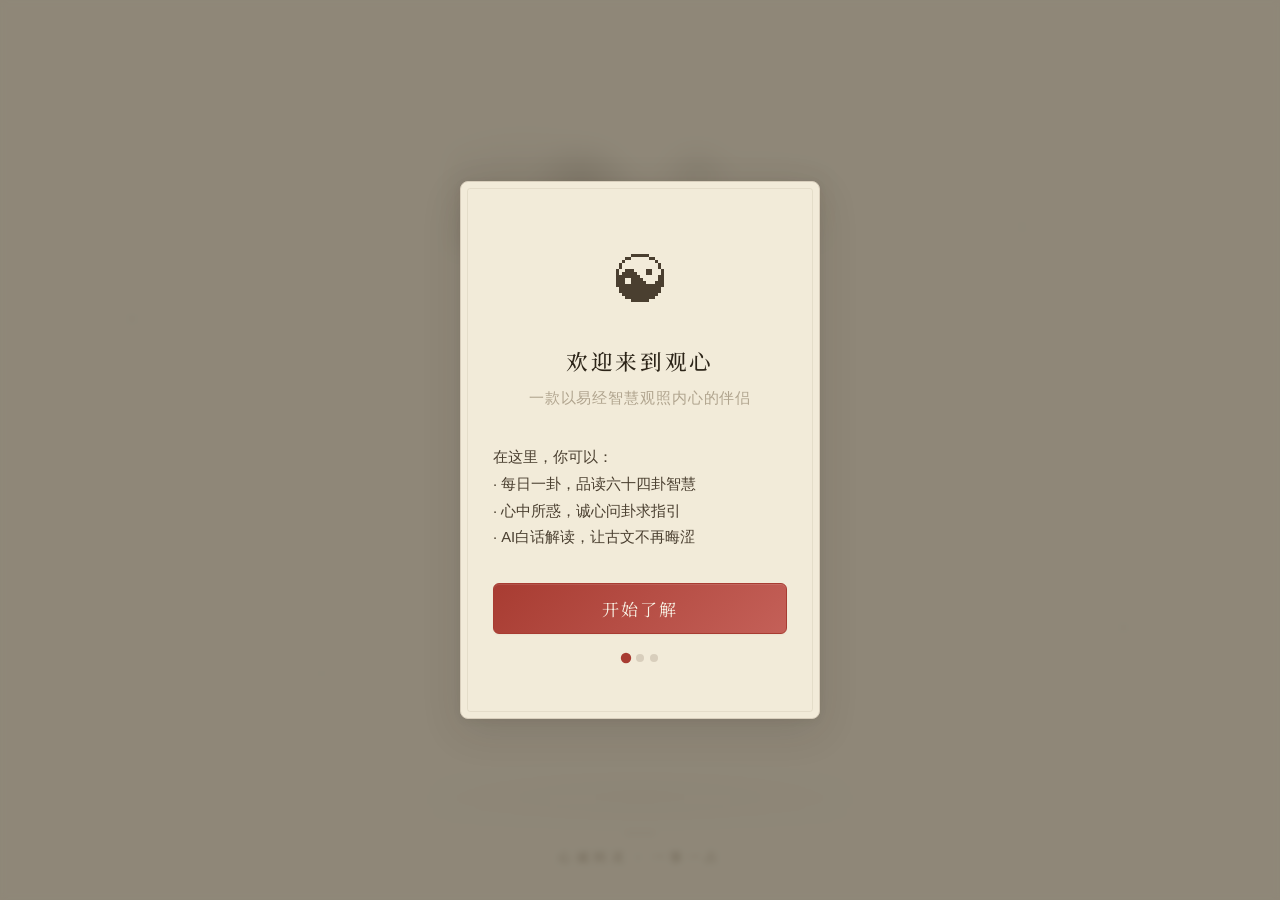
==== index.html @ 529f63c7 "fix: 添加 index.html 使 GitHub Pages 可正常访问 prototype.html 为源文件，index.html 为 GitHub Pages 入口  🤖 Generate" ====
<!DOCTYPE html>
<html lang="zh-CN">
<head>
<meta charset="UTF-8">
<meta name="viewport" content="width=device-width,initial-scale=1.0,viewport-fit=cover">
<title>观心 · 周易卦象</title>
<link rel="preconnect" href="https://fonts.googleapis.com">
<link rel="preconnect" href="https://fonts.gstatic.com" crossorigin>
<link href="https://fonts.googleapis.com/css2?family=Noto+Serif+SC:wght@300;400;500;600;700&family=Ma+Shan+Zheng&display=swap" rel="stylesheet">
<style>
/* ===== 设计令牌 · 古朴国风 ===== */
:root {
  --paper: #F2EBD9;
  --paper-light: #F8F3E6;
  --paper-dark: #E5DCC8;
  --silk: #EDE6D3;
  --ink-deep: #2C2418;
  --ink: #4A3F30;
  --ink-light: #7A6E5C;
  --ink-faint: #B0A48E;
  --ink-ghost: #D8CEBC;
  --cinnabar: #A83C32;
  --cinnabar-light: #C46058;
  --cinnabar-bg: rgba(168,60,50,0.06);
  --jade: #6A8E6E;
  --celadon: #8FAF8D;
  --gold: #8B7355;
  --gold-light: rgba(139,115,85,0.12);
  --bronze: #7A6B52;

  --text-xs: clamp(0.7rem,0.65rem + 0.25vw,0.8rem);
  --text-sm: clamp(0.8rem,0.72rem + 0.4vw,0.925rem);
  --text-base: clamp(0.925rem,0.85rem + 0.375vw,1.0625rem);
  --text-lg: clamp(1.1rem,0.95rem + 0.75vw,1.35rem);
  --text-xl: clamp(1.35rem,1.1rem + 1.25vw,1.75rem);
  --text-2xl: clamp(1.65rem,1.3rem + 1.75vw,2.25rem);
  --text-3xl: clamp(2.1rem,1.6rem + 2.5vw,3rem);
  --text-display: clamp(3rem,2rem + 5vw,5rem);

  --space-xs: clamp(0.25rem,0.2rem + 0.25vw,0.5rem);
  --space-sm: clamp(0.5rem,0.4rem + 0.5vw,0.75rem);
  --space-md: clamp(0.75rem,0.55rem + 1vw,1.25rem);
  --space-lg: clamp(1.25rem,0.9rem + 1.75vw,2rem);
  --space-xl: clamp(2rem,1.4rem + 3vw,3.5rem);
  --space-2xl: clamp(3rem,2rem + 5vw,5rem);
  --space-3xl: clamp(4.5rem,3rem + 7.5vw,7.5rem);

  --radius-sm: 3px;
  --radius-md: 6px;
  --radius-lg: 8px;
  --radius-xl: 12px;
  --radius-full: 9999px;

  --font-serif: 'Noto Serif SC','Songti SC','宋体',serif;
  --font-display: 'Ma Shan Zheng',cursive;
  --font-sans: -apple-system,'PingFang SC','Microsoft YaHei',sans-serif;

  --ease-ink: cubic-bezier(0.4,0,0.2,1);
  --ease-spring: cubic-bezier(0.34,1.56,0.64,1);
  --shadow-sm: 0 1px 2px rgba(44,36,24,0.04);
  --shadow-md: 0 3px 12px rgba(44,36,24,0.06);
  --shadow-lg: 0 6px 24px rgba(44,36,24,0.08);
  --shadow-card: 0 2px 8px rgba(44,36,24,0.06),0 0 0 1px rgba(216,206,188,0.4);

  /* 回纹图案（CSS渐变实现） */
  --meander-border: url("data:image/svg+xml,%3Csvg width='24' height='24' xmlns='http://www.w3.org/2000/svg'%3E%3Cpath d='M0 0h6v6H0zM6 0h6v2H8v2h4v2H6zM12 0h6v2h-4v2h4v2h-6zM18 0h6v6h-6v-2h4V2h-4z' fill='%23D8CEBC' fill-opacity='0.5'/%3E%3C/svg%3E");
}

/* ===== 基础重置 ===== */
*,*::before,*::after{box-sizing:border-box;margin:0;padding:0}
html{font-size:16px;scroll-behavior:smooth;-webkit-text-size-adjust:100%}
body{
  font-family:var(--font-sans);
  background:var(--paper);color:var(--ink);
  line-height:1.75;min-height:100dvh;
  -webkit-font-smoothing:antialiased;
  position:relative;overflow-x:hidden;
}
body::before{
  content:'';position:fixed;inset:0;z-index:0;pointer-events:none;
  background:
    radial-gradient(ellipse at 25% 20%,rgba(168,60,50,0.02) 0%,transparent 40%),
    radial-gradient(ellipse at 70% 70%,rgba(106,142,110,0.025) 0%,transparent 45%);
}
body::after{
  content:'';position:fixed;inset:0;z-index:1;pointer-events:none;opacity:0.025;
  background-image:url("data:image/svg+xml,%3Csvg viewBox='0 0 200 200' xmlns='http://www.w3.org/2000/svg'%3E%3Cfilter id='n'%3E%3CfeTurbulence type='fractalNoise' baseFrequency='0.65' numOctaves='3' stitchTiles='stitch'/%3E%3C/filter%3E%3Crect width='100%25' height='100%25' filter='url(%23n)'/%3E%3C/svg%3E");
}

/* ===== 屏幕容器 ===== */
.screen{display:none;min-height:100dvh;position:relative;z-index:2}
.screen.active{display:flex;flex-direction:column;align-items:center;justify-content:center}
.screen.scrollable{justify-content:flex-start;padding:var(--space-xl) var(--space-md)}

/* ===== 按钮 · 中式古朴 ===== */
.btn{
  display:inline-flex;align-items:center;justify-content:center;
  min-height:46px;min-width:44px;
  padding:var(--space-sm) var(--space-xl);
  border:1px solid var(--ink-ghost);border-radius:var(--radius-md);
  font-family:var(--font-serif);font-weight:400;
  font-size:var(--text-base);letter-spacing:0.12em;
  cursor:pointer;transition:all 0.3s var(--ease-ink);
  position:relative;overflow:hidden;
  outline:none;-webkit-tap-highlight-color:transparent;
}
.btn:focus-visible{box-shadow:0 0 0 2px rgba(168,60,50,0.25)}
.btn-primary{
  background:linear-gradient(135deg,var(--cinnabar) 0%,var(--cinnabar-light) 100%);
  color:var(--paper-light);
  border-color:var(--cinnabar);box-shadow:var(--shadow-sm),inset 0 1px 0 rgba(255,255,255,0.1);
}
.btn-primary:hover{background:linear-gradient(135deg,var(--cinnabar-light) 0%,var(--cinnabar) 100%);border-color:var(--cinnabar-light);box-shadow:var(--shadow-md)}
.btn-primary:active{transform:translateY(1px);box-shadow:none}
.btn-outline{background:transparent;border:1px solid var(--ink-ghost);color:var(--ink)}
.btn-outline:hover{border-color:var(--cinnabar);color:var(--cinnabar);background:var(--cinnabar-bg)}
.btn-back{
  background:none;border:none;font-family:var(--font-serif);
  font-size:var(--text-base);color:var(--ink-light);cursor:pointer;
  padding:var(--space-xs) var(--space-sm);min-height:44px;transition:color 0.2s;
}
.btn-back:hover{color:var(--cinnabar)}

/* ===== 开屏页 · 水墨风 ===== */
#splash-screen{text-align:center;background:var(--paper);overflow:hidden}

/* 水墨背景层 */
.splash-ink-wash{
  position:absolute;inset:0;pointer-events:none;z-index:0;overflow:hidden;
}
.splash-ink-wash::before{
  content:'';position:absolute;
  top:8%;left:50%;transform:translateX(-50%);
  width:80vw;max-width:380px;height:180px;
  background:
    radial-gradient(ellipse 60% 80% at 20% 80%, rgba(44,36,24,0.10) 0%, transparent 60%),
    radial-gradient(ellipse 50% 70% at 50% 90%, rgba(44,36,24,0.07) 0%, transparent 55%),
    radial-gradient(ellipse 70% 60% at 80% 75%, rgba(44,36,24,0.05) 0%, transparent 50%),
    radial-gradient(ellipse 30% 50% at 35% 60%, rgba(44,36,24,0.12) 0%, transparent 45%),
    radial-gradient(ellipse 25% 40% at 65% 55%, rgba(44,36,24,0.08) 0%, transparent 40%);
  filter:blur(8px);
  opacity:0;animation:inkFadeIn 2s ease-out 0.3s forwards;
}
.splash-ink-wash::after{
  content:'';position:absolute;
  bottom:10%;left:50%;transform:translateX(-50%);
  width:90vw;max-width:420px;height:60px;
  background:
    radial-gradient(ellipse 100% 100% at 50% 100%, rgba(44,36,24,0.03) 0%, transparent 70%);
  filter:blur(15px);
}
@keyframes inkFadeIn{from{opacity:0;transform:translateX(-50%) scale(0.9)}to{opacity:1;transform:translateX(-50%) scale(1)}}

/* 水墨点缀粒子 */
.ink-dot{
  position:absolute;border-radius:50%;
  background:radial-gradient(circle,rgba(44,36,24,0.12),transparent 70%);
  pointer-events:none;z-index:0;
}
.ink-dot:nth-child(1){top:18%;left:15%;width:6px;height:6px;animation:inkDotFloat 6s ease-in-out infinite}
.ink-dot:nth-child(2){top:25%;right:20%;width:4px;height:4px;animation:inkDotFloat 8s ease-in-out 1s infinite}
.ink-dot:nth-child(3){top:35%;left:10%;width:8px;height:8px;animation:inkDotFloat 7s ease-in-out 2s infinite;opacity:0.5}
.ink-dot:nth-child(4){bottom:30%;right:12%;width:5px;height:5px;animation:inkDotFloat 9s ease-in-out 0.5s infinite}
.ink-dot:nth-child(5){bottom:25%;left:25%;width:3px;height:3px;animation:inkDotFloat 5s ease-in-out 1.5s infinite}
@keyframes inkDotFloat{0%,100%{transform:translateY(0)}50%{transform:translateY(-8px)}}

/* 印章装饰 — 已移除 */

/* 内容区 */
.splash-content{
  position:relative;z-index:10;
  display:flex;flex-direction:column;align-items:center;justify-content:center;
  min-height:100vh;padding:var(--space-xl) var(--space-lg);
}

/* 标题 */
.splash-title{
  font-family:var(--font-display);font-size:clamp(4rem,3rem + 5vw,6.5rem);
  color:var(--ink-deep);letter-spacing:0.35em;line-height:1;
  margin-bottom:var(--space-xs);
  text-shadow:0 2px 20px rgba(44,36,24,0.06);
  animation:brushStroke 1.5s var(--ease-ink) both;
}
@keyframes brushStroke{
  0%{opacity:0;transform:translateY(40px) scaleY(0.8);letter-spacing:0.6em}
  60%{opacity:1;transform:translateY(-5px) scaleY(1.02)}
  100%{opacity:1;transform:translateY(0) scaleY(1);letter-spacing:0.35em}
}

/* 太极图 */
.splash-taiji{
  display:inline-flex;align-items:center;justify-content:center;
  width:clamp(56px,8vw,80px);height:clamp(56px,8vw,80px);
  margin:var(--space-lg) auto var(--space-md);
  animation:brushStroke 1.2s var(--ease-ink) 0.3s both,taijiSpin 20s linear 1.5s infinite;
  position:relative;
}
.splash-taiji::after{
  content:'';position:absolute;inset:-12px;
  border:1px solid rgba(168,60,50,0.08);border-radius:50%;
  opacity:0.2;
}
.splash-taiji svg{width:100%;height:100%}
@keyframes taijiSpin{from{transform:rotate(0deg)}to{transform:rotate(360deg)}}

/* 副标题 */
.splash-subtitle{
  font-family:var(--font-serif);font-size:var(--text-lg);
  color:var(--ink-light);margin-bottom:var(--space-md);
  letter-spacing:0.25em;font-weight:300;
  animation:brushStroke 1.2s var(--ease-ink) 0.6s both;
}

/* 诗句 */
.splash-verse{
  font-family:var(--font-serif);font-size:var(--text-sm);
  color:var(--ink-faint);letter-spacing:0.15em;
  margin-bottom:var(--space-2xl);font-weight:300;
  animation:brushStroke 1.2s var(--ease-ink) 0.8s both;
}
.splash-verse span{
  display:inline-block;margin:0 0.3em;
}

/* 主按钮 - 水墨风 */
.splash-content .btn-ink{
  position:relative;overflow:hidden;
  background:linear-gradient(135deg,var(--ink-deep) 0%,var(--ink) 100%);
  color:var(--paper);
  border:none;border-radius:var(--radius-full);
  padding:clamp(14px,1.8vw,18px) clamp(40px,6vw,60px);
  font-family:var(--font-serif);font-size:var(--text-base);
  letter-spacing:0.22em;cursor:pointer;
  transition:all 0.4s var(--ease-ink);
  animation:brushStroke 1.2s var(--ease-ink) 1s both;
  box-shadow:0 4px 16px rgba(44,36,24,0.15);
}
.splash-content .btn-ink::before{
  content:'';position:absolute;inset:0;border-radius:var(--radius-full);
  background:radial-gradient(circle at 30% 50%,rgba(255,255,255,0.08),transparent 60%);
  transition:opacity 0.3s;
}
.splash-content .btn-ink::after{
  content:'';position:absolute;inset:2px;border-radius:var(--radius-full);
  border:1px solid rgba(248,243,230,0.15);pointer-events:none;
}
.splash-content .btn-ink:hover{
  background:linear-gradient(135deg,var(--ink) 0%,var(--ink-deep) 100%);
  transform:translateY(-2px);
  box-shadow:0 8px 28px rgba(44,36,24,0.22);
}
.splash-content .btn-ink:active{transform:translateY(0);box-shadow:0 2px 8px rgba(44,36,24,0.15)}

/* 底部提示 */
.splash-hint{
  position:absolute;bottom:var(--space-lg);left:0;right:0;
  text-align:center;font-family:var(--font-serif);
  font-size:var(--text-xs);color:var(--ink-faint);
  letter-spacing:0.1em;
  animation:brushStroke 1.2s var(--ease-ink) 1.4s both;
}
.splash-hint::before{
  content:'';display:block;width:30px;height:1px;
  background:var(--ink-ghost);margin:0 auto var(--space-sm);
}

/* ===== 生日页 · 水墨风 ===== */
#birthday-screen{background:var(--paper)}
#birthday-screen::after{
  content:'';position:absolute;top:0;left:10%;right:10%;height:2px;
  background:linear-gradient(90deg,transparent,rgba(44,36,24,0.08),transparent);
  pointer-events:none;
}
.birthday-header{text-align:center;padding:var(--space-2xl) var(--space-md) var(--space-lg)}
.birthday-header h2{font-family:var(--font-serif);font-size:var(--text-xl);color:var(--ink-deep);font-weight:500;letter-spacing:0.1em}
.birthday-header h2::after{
  content:'';display:block;width:40px;height:2px;margin:var(--space-sm) auto 0;
  background:linear-gradient(90deg,transparent,var(--cinnabar),transparent);
}
.birthday-header p{font-size:var(--text-sm);color:var(--ink-light);margin-top:var(--space-xs)}
.birthday-form{width:100%;max-width:420px;padding:0 var(--space-md)}
.form-field{margin-bottom:var(--space-lg)}
.form-field label{display:block;font-family:var(--font-serif);font-size:var(--text-sm);color:var(--ink-light);margin-bottom:var(--space-xs);letter-spacing:0.06em}
.form-field select,.form-field input{
  width:100%;min-height:48px;
  padding:var(--space-sm) var(--space-md);
  border:1px solid var(--ink-ghost);border-radius:var(--radius-md);
  background:var(--paper-light);color:var(--ink-deep);
  font-family:var(--font-sans);font-size:var(--text-base);
  appearance:none;cursor:pointer;transition:border-color 0.2s;
}
.form-field select{background-image:url("data:image/svg+xml,%3Csvg xmlns='http://www.w3.org/2000/svg' width='12' height='12' viewBox='0 0 12 12'%3E%3Cpath fill='%237A6E5C' d='M6 8L1 3h10z'/%3E%3C/svg%3E");background-repeat:no-repeat;background-position:right 14px center}
.form-field select:focus,.form-field input:focus{outline:none;border-color:var(--cinnabar)}
.gender-row{display:flex;gap:var(--space-md)}
.gender-card{
  flex:1;display:flex;flex-direction:column;align-items:center;justify-content:center;
  min-height:100px;padding:var(--space-md);
  border:1.5px solid var(--ink-ghost);border-radius:var(--radius-md);
  cursor:pointer;transition:all 0.35s var(--ease-ink);
  background:var(--paper-light);position:relative;overflow:hidden;gap:var(--space-xs);
}
.gender-card::after{
  content:'';position:absolute;inset:0;border-radius:var(--radius-md);
  background:radial-gradient(circle at 50% 120%,var(--cinnabar-bg),transparent 70%);
  opacity:0;transition:opacity 0.35s var(--ease-ink);
}
.gender-card:hover{transform:translateY(-2px);box-shadow:var(--shadow-md)}
.gender-card.selected{border-color:var(--cinnabar);box-shadow:0 0 0 1px var(--cinnabar)}
.gender-card.selected::after{opacity:1}
.gender-card .trigram-icon{
  font-family:var(--font-serif);font-size:clamp(2rem,5vw,2.8rem);
  line-height:1;transition:transform 0.35s var(--ease-spring);color:var(--ink-deep);
}
.gender-card.selected .trigram-icon{color:var(--cinnabar);transform:scale(1.15)}
.gender-card:hover .trigram-icon{transform:scale(1.08)}
.gender-card.selected:hover .trigram-icon{transform:scale(1.18)}
.gender-card .gender-label{
  font-family:var(--font-serif);font-size:var(--text-base);
  font-weight:500;color:var(--ink);letter-spacing:0.08em;transition:color 0.3s;
}
.gender-card.selected .gender-label{color:var(--cinnabar)}
.gender-card .gender-sub{font-size:var(--text-xs);color:var(--ink-faint);letter-spacing:0.05em;transition:color 0.3s}
.gender-card.selected .gender-sub{color:var(--cinnabar-light)}
.gender-card input{position:absolute;opacity:0;pointer-events:none}
.birthday-form .btn-primary{width:100%;margin-top:var(--space-lg)}

/* ===== 加载页 · 水墨风 ===== */
#loading-screen{background:var(--paper)}
#loading-screen::before{
  content:'';position:absolute;bottom:15%;left:50%;transform:translateX(-50%);
  width:60vw;max-width:300px;height:40px;
  background:radial-gradient(ellipse 100% 100% at 50% 50%,rgba(44,36,24,0.05),transparent 70%);
  filter:blur(10px);pointer-events:none;
}
.loading-content{text-align:center;padding:var(--space-xl)}
.ink-blob{
  width:clamp(100px,20vw,160px);height:clamp(100px,20vw,160px);
  border-radius:50%;margin:0 auto var(--space-2xl);
  background:radial-gradient(circle,var(--cinnabar-light) 0%,transparent 70%);
  animation:inkBreath 3s ease-in-out infinite;opacity:0.5;
}
@keyframes inkBreath{0%,100%{transform:scale(0.7);opacity:0.3}50%{transform:scale(1.25);opacity:0.7}}
.loading-text{font-family:var(--font-serif);font-size:var(--text-lg);color:var(--ink-light);letter-spacing:0.15em;margin-bottom:var(--space-xl);animation:pulse 2s ease-in-out infinite}
@keyframes pulse{0%,100%{opacity:0.5}50%{opacity:1}}
.loading-steps{display:flex;flex-wrap:wrap;gap:var(--space-sm);justify-content:center;max-width:360px;margin:0 auto}
.step-dot{
  padding:var(--space-xs) var(--space-md);
  background:var(--paper-dark);border:1px solid var(--ink-ghost);
  border-radius:var(--radius-full);font-family:var(--font-serif);
  font-size:var(--text-xs);color:var(--ink-light);transition:all 0.4s var(--ease-ink);
}
.step-dot.done{background:var(--cinnabar);border-color:var(--cinnabar);color:var(--paper-light);transform:scale(1.05)}

/* ===== 结果页 · 水墨风 ===== */
#result-screen{background:var(--paper);justify-content:flex-start}
#result-screen::before{
  content:'';position:absolute;top:0;left:5%;right:5%;height:3px;
  background:linear-gradient(90deg,transparent 5%,rgba(168,60,50,0.1) 30%,rgba(168,60,50,0.15) 50%,rgba(168,60,50,0.1) 70%,transparent 95%);
  pointer-events:none;z-index:10;
}
.result-inner{width:100%;max-width:560px;padding:var(--space-xl) var(--space-md);text-align:center}
.result-title{
  font-family:var(--font-serif);font-size:var(--text-xl);color:var(--ink-deep);
  font-weight:500;letter-spacing:0.15em;margin-bottom:var(--space-lg);
  position:relative;display:inline-block;padding-bottom:var(--space-md);
}
.result-title::after{
  content:'';position:absolute;bottom:0;left:50%;transform:translateX(-50%);
  width:60px;height:1.5px;
  background:linear-gradient(90deg,transparent,var(--cinnabar),transparent);
}
.hexagram-show{
  margin:var(--space-lg) 0;padding:var(--space-xl);
  background:radial-gradient(circle at center,var(--cinnabar-bg) 0%,transparent 70%);
  border-radius:var(--radius-md);
  display:flex;flex-direction:column;align-items:center;gap:var(--space-md);
  position:relative;
}
.hexagram-show::before,.hexagram-show::after{
  content:'';position:absolute;left:var(--space-lg);right:var(--space-lg);height:1px;
  background:linear-gradient(90deg,transparent,var(--ink-ghost),transparent);
}
.hexagram-show::before{top:var(--space-sm)}
.hexagram-show::after{bottom:var(--space-sm)}
.hexagram-svg-wrap svg{display:block}
.hexagram-name{font-family:var(--font-serif);font-size:var(--text-2xl);color:var(--ink-deep);font-weight:600;letter-spacing:0.2em}
.info-card{
  background:var(--paper-light);border:1px solid var(--ink-ghost);
  border-radius:var(--radius-md);padding:var(--space-md) var(--space-lg);
  margin-bottom:var(--space-lg);text-align:left;
  box-shadow:var(--shadow-sm);position:relative;
}
.info-card::before{
  content:'';position:absolute;inset:4px;
  border:1px solid rgba(176,164,142,0.15);border-radius:var(--radius-sm);
  pointer-events:none;
}
.info-row{display:flex;justify-content:space-between;align-items:center;padding:var(--space-sm) 0;border-bottom:1px dashed var(--ink-ghost);gap:var(--space-md)}
.info-row:last-child{border-bottom:none}
.info-label{font-family:var(--font-serif);font-size:var(--text-sm);color:var(--ink-light);flex-shrink:0}
.info-value{font-size:var(--text-sm);color:var(--ink-deep);font-weight:500;text-align:right}
.tags-row{display:flex;flex-wrap:wrap;gap:var(--space-sm);justify-content:center;margin-bottom:var(--space-xl)}
.tag{
  padding:var(--space-xs) var(--space-md);border-radius:var(--radius-full);
  font-family:var(--font-serif);font-size:var(--text-xs);transition:all 0.2s;
}
.tag-red{background:var(--cinnabar-bg);color:var(--cinnabar);border:1px solid rgba(168,60,50,0.2)}
.tag-gold{background:rgba(139,115,85,0.08);color:var(--gold);border:1px solid rgba(139,115,85,0.2)}
.tag:hover{transform:translateY(-1px)}
.desc-text{font-size:var(--text-base);color:var(--ink-light);line-height:1.9;text-align:justify;margin-bottom:var(--space-xl);white-space:pre-line}
.result-inner .btn-primary{width:100%;max-width:280px;margin:0 auto}

/* ===== 首页 · 水墨风增强 ===== */
#home-screen{background:var(--paper);justify-content:flex-start}
#home-screen::before{
  content:'';position:fixed;top:0;left:0;right:0;height:2px;
  background:linear-gradient(90deg,transparent 5%,rgba(168,60,50,0.12) 30%,rgba(168,60,50,0.2) 50%,rgba(168,60,50,0.12) 70%,transparent 95%);
  z-index:100;pointer-events:none;
}
.home-inner{width:100%;max-width:600px;padding:var(--space-2xl) var(--space-md) var(--space-xl);position:relative}
.home-title-block{text-align:center;margin-bottom:var(--space-2xl);position:relative}
.home-title{
  font-family:var(--font-display);font-size:var(--text-3xl);color:var(--ink-deep);
  letter-spacing:0.2em;margin-bottom:var(--space-xs);
  text-shadow:0 1px 8px rgba(44,36,24,0.05);
}
.home-subtitle{
  font-family:var(--font-serif);font-size:var(--text-sm);color:var(--ink-light);
  letter-spacing:0.18em;font-weight:300;
}
/* 水墨分隔线 · 朱砂点缀 */
.home-title-block::after{
  content:'';display:block;width:80px;height:2px;margin:var(--space-sm) auto 0;
  background:linear-gradient(90deg,transparent,var(--ink-faint) 30%,var(--cinnabar) 50%,var(--ink-faint) 70%,transparent);
  border-radius:1px;opacity:0.6;
}
.feature-card{
  background:var(--paper-light);border:1px solid var(--ink-ghost);
  border-radius:var(--radius-md);padding:var(--space-lg);
  margin-bottom:var(--space-md);cursor:pointer;
  transition:all 0.3s var(--ease-ink);
  position:relative;overflow:hidden;
  display:grid;grid-template-columns:auto 1fr;gap:var(--space-md);align-items:center;
  box-shadow:var(--shadow-card);
}
.feature-card::before{
  content:'';position:absolute;left:0;top:0;bottom:0;width:3px;
  background:linear-gradient(to bottom,transparent,var(--cinnabar),transparent);
  opacity:0;transition:opacity 0.3s;
}
.feature-card::after{
  content:'';position:absolute;inset:5px;
  border:1px solid rgba(176,164,142,0.12);border-radius:var(--radius-sm);
  pointer-events:none;transition:border-color 0.3s;
}
.feature-card:hover{transform:translateY(-2px);box-shadow:var(--shadow-md),var(--shadow-card);border-color:var(--ink-faint)}
.feature-card:hover::before{opacity:0.6}
.feature-card:hover::after{border-color:rgba(176,164,142,0.25)}
.card-icon{
  font-size:clamp(2rem,4vw,2.5rem);line-height:1;
  width:clamp(48px,10vw,56px);height:clamp(48px,10vw,56px);
  display:flex;align-items:center;justify-content:center;
  background:radial-gradient(circle,rgba(168,60,50,0.04) 0%,transparent 70%);
  border-radius:var(--radius-md);transition:transform 0.3s;
}
.feature-card:hover .card-icon{transform:scale(1.08)}
/* 快捷入口行 */
.home-quick-row{
  display:grid;grid-template-columns:repeat(4,1fr);gap:var(--space-md);
  margin-top:var(--space-lg);padding-top:var(--space-lg);
  border-top:1px solid var(--ink-ghost);
}
.home-quick-item{
  display:flex;flex-direction:column;align-items:center;gap:var(--space-xs);
  cursor:pointer;-webkit-tap-highlight-color:transparent;
  transition:transform 0.2s;
}
.home-quick-item:active{transform:scale(0.95)}
.quick-icon{
  width:48px;height:48px;border-radius:var(--radius-md);
  display:flex;align-items:center;justify-content:center;
  font-size:1.5rem;background:var(--paper-light);
  border:1px solid var(--ink-ghost);transition:all 0.2s;
}
.home-quick-item:hover .quick-icon{border-color:var(--ink-faint);background:var(--silk)}
.quick-label{font-family:var(--font-serif);font-size:var(--text-xs);color:var(--ink-light);letter-spacing:0.04em}
.card-title{font-family:var(--font-serif);font-size:var(--text-lg);color:var(--ink-deep);font-weight:500;letter-spacing:0.08em}
.card-desc{font-size:var(--text-sm);color:var(--ink-light);line-height:1.65;margin-top:3px}

/* ===== 问卦输入弹窗 · 古朴风 ===== */
.question-modal-overlay{
  position:fixed;inset:0;z-index:9999;
  background:rgba(44,36,24,0.3);
  display:flex;align-items:center;justify-content:center;
  opacity:0;pointer-events:none;transition:opacity 0.3s;
  backdrop-filter:blur(3px);
}
.question-modal-overlay.active{opacity:1;pointer-events:auto}
.question-modal{
  width:90%;max-width:400px;position:relative;
  background:var(--paper);border-radius:var(--radius-lg);
  padding:var(--space-xl) var(--space-lg);
  transform:translateY(20px);transition:transform 0.3s;
  text-align:center;border:1px solid var(--ink-ghost);
  box-shadow:0 12px 40px rgba(44,36,24,0.12),0 2px 8px rgba(44,36,24,0.06);
}
.question-modal::before{
  content:'';position:absolute;inset:6px;
  border:1px solid rgba(176,164,142,0.2);border-radius:var(--radius-sm);
  pointer-events:none;
}
.qm-close{
  position:absolute;top:var(--space-sm);right:var(--space-md);
  background:none;border:none;font-size:1.5rem;color:var(--ink-faint);
  cursor:pointer;line-height:1;padding:var(--space-xs);transition:color 0.2s;
  z-index:2;
}
.qm-close:hover{color:var(--ink-deep)}
.question-modal-overlay.active .question-modal{transform:translateY(0)}
.question-modal h3{
  font-family:var(--font-serif);font-size:var(--text-lg);color:var(--ink-deep);
  font-weight:500;letter-spacing:0.12em;margin-bottom:var(--space-xs);
}
.question-modal .qm-sub{
  font-size:var(--text-sm);color:var(--ink-faint);margin-bottom:var(--space-lg);
  letter-spacing:0.06em;
}
.question-modal textarea{
  width:100%;min-height:100px;resize:none;
  padding:var(--space-md);border:1px solid var(--ink-ghost);border-radius:var(--radius-md);
  background:var(--paper-light);color:var(--ink-deep);
  font-family:var(--font-serif);font-size:var(--text-base);
  line-height:1.8;transition:border-color 0.2s,box-shadow 0.2s;
}
.question-modal textarea:focus{outline:none;border-color:var(--cinnabar);box-shadow:0 0 0 2px rgba(168,60,50,0.08)}
.question-modal textarea::placeholder{color:var(--ink-faint);font-style:italic}
.question-modal .qm-btns{display:flex;gap:var(--space-md);margin-top:var(--space-lg)}
.question-modal .qm-btn{
  flex:1;padding:var(--space-sm) 0;border-radius:var(--radius-md);
  font-family:var(--font-serif);font-size:var(--text-base);
  cursor:pointer;transition:all 0.25s;border:1px solid var(--ink-ghost);
  min-height:44px;letter-spacing:0.1em;
}
.question-modal .qm-btn-skip{
  background:transparent;color:var(--ink-light);
}
.question-modal .qm-btn-skip:hover{color:var(--ink-deep);border-color:var(--ink-light);background:rgba(44,36,24,0.02)}
.question-modal .qm-btn-submit{
  background:linear-gradient(135deg,var(--cinnabar) 0%,var(--cinnabar-light) 100%);
  color:var(--paper-light);border-color:var(--cinnabar);
  box-shadow:0 2px 8px rgba(168,60,50,0.15);
}
.question-modal .qm-btn-submit:hover{
  background:linear-gradient(135deg,var(--cinnabar-light) 0%,var(--cinnabar) 100%);
  border-color:var(--cinnabar-light);box-shadow:0 3px 12px rgba(168,60,50,0.2);
}

/* ===== 占卦结果页 · 水墨风 ===== */
#divination-screen{background:var(--paper);justify-content:flex-start}
#divination-screen::before{
  content:'';position:absolute;top:0;left:5%;right:5%;height:3px;
  background:linear-gradient(90deg,transparent 5%,rgba(168,60,50,0.08) 30%,rgba(168,60,50,0.12) 50%,rgba(168,60,50,0.08) 70%,transparent 95%);
  pointer-events:none;z-index:10;
}
.div-inner{width:100%;max-width:560px;padding:var(--space-xl) var(--space-md);text-align:center}
.div-inner .result-title{margin-bottom:var(--space-md)}
.div-question{
  font-family:var(--font-serif);font-size:var(--text-base);
  color:var(--ink-light);font-style:italic;
  margin-bottom:var(--space-lg);padding:var(--space-sm) var(--space-md);
  border-left:3px solid var(--cinnabar);background:var(--cinnabar-bg);
  border-radius:0 var(--radius-sm) var(--radius-sm) 0;
  text-align:left;
}
.div-interpret{
  background:var(--paper-light);
  border:1px solid var(--ink-ghost);
  border-radius:var(--radius-md);padding:var(--space-lg);
  margin-bottom:var(--space-lg);text-align:left;
  position:relative;box-shadow:var(--shadow-sm);
}
.div-interpret::before{
  content:'';position:absolute;top:0;left:0;width:3px;height:100%;
  background:linear-gradient(to bottom,var(--cinnabar),transparent);
  opacity:0.35;
}
.div-interpret h4{
  font-family:var(--font-serif);font-size:var(--text-base);
  color:var(--cinnabar);font-weight:500;letter-spacing:0.1em;margin-bottom:var(--space-sm);
}
.div-interpret p{font-size:var(--text-sm);color:var(--ink);line-height:1.9}
/* ===== 分享操作栏 · 古朴风 ===== */
.share-bar{
  display:flex;gap:var(--space-sm);justify-content:center;
  margin-top:var(--space-lg);padding:var(--space-md) 0;
  border-top:1px solid var(--ink-ghost);
}
.share-btn{
  display:flex;align-items:center;gap:6px;
  padding:var(--space-sm) var(--space-md);border-radius:var(--radius-sm);
  border:1px solid var(--ink-ghost);background:var(--paper-light);
  font-family:var(--font-serif);font-size:var(--text-sm);color:var(--ink-light);
  cursor:pointer;transition:all 0.2s;letter-spacing:0.06em;
}
.share-btn:hover{border-color:var(--cinnabar);color:var(--cinnabar);background:var(--cinnabar-bg)}
.share-btn .share-icon{font-size:1rem}
.share-btn.copied{border-color:var(--jade);color:var(--jade);background:rgba(64,154,118,0.08)}
/* 分享卡片预览弹窗 */
.share-card-overlay{
  position:fixed;inset:0;z-index:9999;
  background:rgba(44,36,24,0.5);display:flex;flex-direction:column;
  align-items:center;justify-content:center;gap:var(--space-md);
  opacity:0;pointer-events:none;transition:opacity 0.3s;
}
.share-card-overlay.active{opacity:1;pointer-events:auto}
.share-card-overlay canvas{
  max-width:90vw;max-height:70vh;border-radius:var(--radius-sm);
  box-shadow:0 8px 32px rgba(44,36,24,0.2);
  border:1px solid var(--ink-ghost);
}
.share-card-actions{display:flex;gap:var(--space-md)}
.share-card-actions button{
  padding:var(--space-sm) var(--space-xl);border-radius:var(--radius-sm);
  font-family:var(--font-serif);font-size:var(--text-base);cursor:pointer;
  border:1px solid rgba(255,255,255,0.3);transition:all 0.2s;
  letter-spacing:0.08em;
}
.sc-save{background:var(--cinnabar);color:var(--paper-light);border-color:var(--cinnabar)!important}
.sc-save:hover{background:var(--cinnabar-light)}
.sc-close{background:transparent;color:#fff}
.sc-close:hover{background:rgba(255,255,255,0.1)}
.sc-toast{
  position:fixed;bottom:20%;left:50%;transform:translateX(-50%);
  background:rgba(44,36,24,0.75);color:var(--paper-light);padding:var(--space-sm) var(--space-lg);
  border-radius:var(--radius-md);font-size:var(--text-sm);
  opacity:0;transition:opacity 0.3s;pointer-events:none;
}
.sc-toast.show{opacity:1}

/* ===== 自定义确认弹窗 · 古朴风 ===== */
.confirm-assy-overlay{
  position:fixed;inset:0;z-index:9998;
  background:rgba(44,36,24,0.35);display:flex;align-items:center;justify-content:center;
  opacity:0;pointer-events:none;transition:opacity 0.3s;
  backdrop-filter:blur(3px);
}
.confirm-assy-overlay.active{opacity:1;pointer-events:auto}
.confirm-assy-box{
  width:85%;max-width:360px;background:var(--paper);border-radius:var(--radius-md);
  padding:var(--space-xl);text-align:center;transform:scale(0.9);transition:transform 0.3s;
  border:1px solid var(--ink-ghost);box-shadow:0 8px 32px rgba(44,36,24,0.1);
  position:relative;
}
.confirm-assy-box::before{
  content:'';position:absolute;inset:6px;
  border:1px solid rgba(176,164,142,0.2);border-radius:var(--radius-sm);
  pointer-events:none;
}
.confirm-assy-overlay.active .confirm-assy-box{transform:scale(1)}
.confirm-assy-box h4{
  font-family:var(--font-serif);font-size:var(--text-lg);color:var(--ink-deep);
  margin-bottom:var(--space-sm);letter-spacing:0.1em;
}
.confirm-assy-box p{
  font-size:var(--text-sm);color:var(--ink-light);line-height:1.7;margin-bottom:var(--space-lg);
}
.confirm-assy-btns{display:flex;gap:var(--space-md)}
.confirm-assy-btns button{
  flex:1;padding:var(--space-sm) 0;border-radius:var(--radius-sm);
  font-family:var(--font-serif);font-size:var(--text-base);cursor:pointer;
  border:1px solid var(--ink-ghost);transition:all 0.2s;min-height:42px;
  letter-spacing:0.08em;
}
.ca-cancel{background:transparent;color:var(--ink-light)}
.ca-cancel:hover{color:var(--ink-deep);border-color:var(--ink-light)}
.ca-confirm{background:var(--cinnabar);color:var(--paper-light);border-color:var(--cinnabar)}
.ca-confirm:hover{background:var(--cinnabar-light);border-color:var(--cinnabar-light)}

.div-btn-row{display:flex;gap:var(--space-md);justify-content:center;margin-top:var(--space-lg)}

/* ===== 互卦·变卦 · 古朴风 ===== */
.hex-derived{
  display:flex;gap:var(--space-md);justify-content:center;
  margin-bottom:var(--space-lg);
}
.hex-derived-item{
  background:var(--paper-light);border:1px solid var(--ink-ghost);
  border-radius:var(--radius-sm);padding:var(--space-sm) var(--space-md);
  text-align:center;flex:1;max-width:160px;position:relative;
}
.hex-derived-item::before{
  content:'';position:absolute;top:0;left:50%;transform:translateX(-50%);
  width:30%;height:2px;opacity:0.4;
}
.hex-derived-item.derived-hu::before{background:var(--jade)}
.hex-derived-item.derived-bian::before{background:var(--gold)}
.hex-derived-item .derived-label{
  font-family:var(--font-serif);font-size:var(--text-xs);
  color:var(--ink-faint);letter-spacing:0.08em;margin-bottom:4px;
}
.hex-derived-item .derived-name{
  font-family:var(--font-serif);font-size:var(--text-sm);
  color:var(--ink-deep);font-weight:600;letter-spacing:0.06em;
  margin-top:4px;
}
.hex-derived-item .derived-sub{
  font-size:var(--text-xs);color:var(--ink-light);margin-top:2px;
}
.hex-derived-item.derived-hu .derived-label{color:var(--jade)}
.hex-derived-item.derived-bian .derived-label{color:var(--gold)}

/* ===== 页面切换动画 ===== */
@keyframes pageIn{from{opacity:0;transform:translateY(16px)}to{opacity:1;transform:translateY(0)}}
.screen.active{animation:pageIn 0.5s var(--ease-ink)}

/* ===== 每日一卦 · 水墨风 ===== */
#daily-screen{background:var(--paper);justify-content:flex-start}
#daily-screen::before{
  content:'';position:absolute;top:0;left:8%;right:8%;height:2px;
  background:linear-gradient(90deg,transparent,rgba(44,36,24,0.1),transparent);
  pointer-events:none;
}
.daily-inner{width:100%;max-width:560px;padding:var(--space-xl) var(--space-md)}
.daily-nav{display:flex;align-items:center;justify-content:space-between;margin-bottom:var(--space-lg)}
.daily-nav-btn{
  background:none;border:1px solid var(--ink-ghost);border-radius:var(--radius-sm);
  padding:var(--space-xs) var(--space-md);font-family:var(--font-serif);
  font-size:var(--text-sm);color:var(--ink-light);cursor:pointer;transition:all 0.2s;
  min-height:36px;letter-spacing:0.06em;
}
.daily-nav-btn:hover{border-color:var(--cinnabar);color:var(--cinnabar);background:var(--cinnabar-bg)}
.daily-nav-label{font-family:var(--font-serif);font-size:var(--text-base);color:var(--ink-deep);font-weight:500;letter-spacing:0.08em}
.daily-date-hint{font-size:var(--text-xs);color:var(--ink-faint);text-align:center;margin-bottom:var(--space-md);letter-spacing:0.05em}
.daily-hex-display{text-align:center;margin-bottom:var(--space-lg)}
.daily-hex-name{font-family:var(--font-serif);font-size:var(--text-2xl);color:var(--ink-deep);font-weight:600;letter-spacing:0.15em;margin-top:var(--space-md)}
.daily-hex-sub{font-size:var(--text-sm);color:var(--ink-light);margin-top:var(--space-xs);letter-spacing:0.08em}
.daily-section{
  background:var(--paper-light);border:1px solid var(--ink-ghost);
  border-radius:var(--radius-sm);padding:var(--space-md) var(--space-lg);
  margin-bottom:var(--space-md);
}
.daily-section h4{
  font-family:var(--font-serif);font-size:var(--text-sm);color:var(--cinnabar);
  font-weight:500;letter-spacing:0.06em;margin-bottom:var(--space-xs);
}
.daily-section p{font-size:var(--text-base);color:var(--ink);line-height:1.9}
.daily-section .gua-classical{font-family:var(--font-serif);font-style:italic;color:var(--ink-light)}
.daily-xiang{
  display:inline-block;padding:var(--space-xs) var(--space-md);
  background:rgba(139,115,85,0.08);border:1px solid rgba(139,115,85,0.2);
  border-radius:var(--radius-full);font-family:var(--font-serif);
  font-size:var(--text-xs);color:var(--gold);margin-bottom:var(--space-sm);
}

/* ===== 一事一占提示 ===== */
.once-warn{
  font-family:var(--font-serif);font-size:var(--text-xs);color:var(--cinnabar-light);
  letter-spacing:0.1em;text-align:center;margin-top:var(--space-md);
  padding:var(--space-xs) var(--space-md);
  border:1px dashed rgba(168,60,50,0.2);border-radius:var(--radius-sm);
  background:var(--cinnabar-bg);
}

/* ===== 每日一卦·卦象图解 ===== */
.daily-diagram{
  background:var(--paper-light);border:1px solid var(--ink-ghost);
  border-radius:var(--radius-sm);padding:var(--space-lg);
  margin-bottom:var(--space-md);
}
.daily-diagram h4{
  font-family:var(--font-serif);font-size:var(--text-sm);color:var(--cinnabar);
  font-weight:500;letter-spacing:0.06em;margin-bottom:var(--space-md);
}
.diagram-layout{display:flex;align-items:center;justify-content:center;gap:var(--space-lg)}
.tri-info-panel{flex:1;min-width:0;overflow:hidden}
.hex-lines{display:flex;flex-direction:column;gap:8px;min-width:140px;padding-right:40px}
.hex-line-row{display:flex;align-items:center;height:18px;position:relative}
.hex-line-row .line-num{
  position:absolute;right:-38px;font-size:0.7rem;color:var(--ink-faint);
  font-family:var(--font-serif);width:32px;text-align:left;
  letter-spacing:0.03em;white-space:nowrap;line-height:18px;
}
.hex-line-row.in-upper .line-num{color:var(--cinnabar);opacity:0.7}
.hex-line-row.in-lower .line-num{color:var(--jade);opacity:0.7}
.hex-line-solid{width:100%;height:14px;background:var(--ink-deep);border-radius:2px}
.hex-line-broken{display:flex;gap:16%;width:100%}
.hex-line-broken span{flex:1;height:14px;background:var(--ink-deep);border-radius:2px}
.hex-sep{width:100%;height:0;border-top:1.5px dashed var(--ink-ghost);margin:5px 0;position:relative}
.hex-line-row.in-upper .hex-line-solid,.hex-line-row.in-upper .hex-line-broken span{background:var(--cinnabar)}
.hex-line-row.in-lower .hex-line-solid,.hex-line-row.in-lower .hex-line-broken span{background:var(--jade)}
.tri-info{flex:1;min-width:0}
.tri-info.upper{margin-bottom:var(--space-sm)}
.tri-info-name{font-family:var(--font-serif);font-size:var(--text-lg);font-weight:600;letter-spacing:0.05em;margin-bottom:var(--space-xs)}
.tri-info.upper .tri-info-name{color:var(--cinnabar)}
.tri-info.lower .tri-info-name{color:var(--jade)}
.tri-info-attrs{display:flex;flex-wrap:wrap;gap:var(--space-xs)}
.tri-attr{
  padding:2px 9px;border-radius:var(--radius-sm);
  font-family:var(--font-serif);font-size:var(--text-xs);
  border:1px solid;white-space:nowrap;
}
.tri-info.upper .tri-attr{color:var(--cinnabar);border-color:rgba(168,60,50,0.2);background:var(--cinnabar-bg)}
.tri-info.lower .tri-attr{color:var(--jade);border-color:rgba(106,142,110,0.2);background:rgba(106,142,110,0.07)}
.tri-info-desc{
  font-family:var(--font-serif);font-size:var(--text-xs);color:var(--ink-light);
  margin-top:var(--space-xs);line-height:1.6;
}
.diagram-legend{
  display:flex;justify-content:center;gap:var(--space-lg);
  margin-top:var(--space-md);padding-top:var(--space-sm);
  border-top:1px dashed var(--ink-ghost);
}
.legend-item{font-size:var(--text-xs);color:var(--ink-light);display:flex;align-items:center;gap:var(--space-xs)}
.legend-dot{display:inline-block;width:10px;height:10px;border-radius:50%}
.legend-dot.up-dot{background:var(--cinnabar)}
.legend-dot.lo-dot{background:var(--jade)}

/* ===== 可点击爻线 ===== */
.hex-line-row{cursor:pointer;transition:all 0.25s var(--ease-ink);padding:2px 0}
.hex-line-row:hover{transform:scaleX(1.06);filter:brightness(1.15)}
.hex-line-row:hover .line-num{color:var(--cinnabar);font-weight:600}
.hex-line-row.active-yao{transform:scaleX(1.08)}
.hex-line-row.active-yao .hex-line-solid,
.hex-line-row.active-yao .hex-line-broken span{
  background:var(--cinnabar)!important;
  box-shadow:0 0 8px rgba(168,60,50,0.4);
}
/* ===== 爻辞弹窗 ===== */
.yao-popup-overlay{
  position:fixed;inset:0;z-index:1000;background:rgba(44,36,24,0.35);
  display:flex;align-items:center;justify-content:center;
  animation:fadeIn 0.3s ease;backdrop-filter:blur(3px);
}
@keyframes fadeIn{from{opacity:0}to{opacity:1}}
.yao-popup{
  background:var(--paper-light);border:1px solid var(--ink-ghost);
  border-radius:var(--radius-md);padding:var(--space-xl);max-width:420px;width:90%;
  box-shadow:0 8px 32px rgba(44,36,24,0.1);animation:popUp 0.35s var(--ease-spring);
  position:relative;
}
.yao-popup::before{
  content:'';position:absolute;inset:6px;
  border:1px solid rgba(176,164,142,0.2);border-radius:var(--radius-sm);
  pointer-events:none;
}
@keyframes popUp{from{opacity:0;transform:scale(0.9) translateY(20px)}to{opacity:1;transform:scale(1) translateY(0)}}
.yao-popup-close{
  position:absolute;top:var(--space-sm);right:var(--space-md);
  background:none;border:none;font-size:1.3rem;color:var(--ink-faint);
  cursor:pointer;padding:var(--space-xs);line-height:1;
}
.yao-popup-close:hover{color:var(--cinnabar)}
.yao-popup h4{
  font-family:var(--font-serif);font-size:var(--text-lg);color:var(--cinnabar);
  margin-bottom:var(--space-sm);letter-spacing:0.08em;
}
.yao-popup .yao-classical{
  font-family:var(--font-serif);font-style:italic;color:var(--ink);
  line-height:1.9;margin-bottom:var(--space-md);font-size:var(--text-base);
  padding:var(--space-sm) var(--space-md);border-left:3px solid var(--cinnabar);
  background:var(--cinnabar-bg);border-radius:0 var(--radius-sm) var(--radius-sm) 0;
}
.yao-popup .yao-interpret{
  font-size:var(--text-sm);color:var(--ink-light);line-height:1.8;
}

/* ===== 摇签页 ===== */
#bamboo-screen{background:var(--paper);position:relative}
#bamboo-screen::after{
  content:'';position:absolute;bottom:8%;left:50%;transform:translateX(-50%);
  width:70vw;max-width:350px;height:30px;
  background:radial-gradient(ellipse 100% 100% at 50% 50%,rgba(44,36,24,0.04),transparent 70%);
  filter:blur(8px);pointer-events:none;
}
.bamboo-back-btn{
  position:absolute;top:var(--space-lg);left:var(--space-lg);z-index:10;
  background:none;border:1px solid var(--ink-ghost);border-radius:var(--radius-sm);
  padding:var(--space-xs) var(--space-md);font-family:var(--font-serif);
  font-size:var(--text-sm);color:var(--ink-light);cursor:pointer;transition:all 0.2s;
  letter-spacing:0.06em;
}
.bamboo-back-btn:hover{border-color:var(--ink-light);color:var(--ink-deep)}
.shake-scene{
  position:relative;display:flex;flex-direction:column;align-items:center;
  justify-content:center;min-height:100dvh;padding:var(--space-2xl) var(--space-md);
}
/* 装饰圆环 */
.shake-deco-ring{
  position:absolute;width:320px;height:320px;top:50%;left:50%;
  transform:translate(-50%,-55%);pointer-events:none;
  border-radius:50%;border:1.5px solid rgba(168,60,50,0.08);
  animation:ringBreath 6s ease-in-out infinite;
}
.shake-deco-ring::before{
  content:'';position:absolute;inset:20px;border-radius:50%;
  border:1px solid rgba(168,60,50,0.05);
}
.shake-deco-ring::after{
  content:'☯';position:absolute;top:50%;left:50%;
  transform:translate(-50%,-50%);font-size:260px;
  color:rgba(168,60,50,0.04);pointer-events:none;
}
@keyframes ringBreath{0%,100%{transform:translate(-50%,-55%) scale(1);opacity:0.6}50%{transform:translate(-50%,-55%) scale(1.03);opacity:1}}

/* 签筒 */
.shake-tube{
  position:relative;width:120px;height:260px;z-index:1;
  margin-bottom:var(--space-xl);
}
.shake-tube.shaking{animation:tubeShake 0.12s ease-in-out infinite}
.shake-tube.releasing .stick:nth-child(4){animation:stickEject 1.6s cubic-bezier(0.22,1,0.36,1) forwards}
@keyframes tubeShake{
  0%{transform:rotate(0deg) translateX(0)}
  20%{transform:rotate(-4deg) translateX(-3px)}
  40%{transform:rotate(3deg) translateX(2px)}
  60%{transform:rotate(-3deg) translateX(-2px)}
  80%{transform:rotate(4deg) translateX(3px)}
  100%{transform:rotate(0deg) translateX(0)}
}

/* 签条 — 藏在筒内，只露出顶部 */
.stick-group{
  position:absolute;top:8px;left:50%;transform:translateX(-50%);
  display:flex;gap:3px;z-index:2;
}
.stick{
  display:block;width:9px;border-radius:3px 3px 1px 1px;
  background:linear-gradient(90deg,
    #c4943a 0%,#dbb568 18%,#e8cc88 35%,#f0dda5 50%,
    #e8cc88 65%,#d4a850 82%,#b88830 100%);
  box-shadow:
    1px 0 0 rgba(0,0,0,0.12),
    -1px 0 0 rgba(255,255,255,0.12),
    0 2px 3px rgba(0,0,0,0.1);
  transform-origin:bottom center;
  position:relative;
}
.stick::before{
  content:'';position:absolute;top:0;left:0;right:0;height:5px;
  background:linear-gradient(to bottom,#f5e8c0,#e8cc88);
  border-radius:3px 3px 0 0;
  border-bottom:1px solid rgba(180,140,60,0.25);
}
.stick:nth-child(1){height:88px;transform:rotate(-7deg) translateY(2px)}
.stick:nth-child(2){height:94px;transform:rotate(-4deg) translateY(-1px)}
.stick:nth-child(3){height:98px;transform:rotate(-1.5deg)}
.stick:nth-child(4){height:100px;transform:rotate(0deg)}
.stick:nth-child(5){height:98px;transform:rotate(1.5deg)}
.stick:nth-child(6){height:94px;transform:rotate(4deg) translateY(-1px)}
.stick:nth-child(7){height:88px;transform:rotate(7deg) translateY(2px)}
@keyframes stickEject{
  0%{transform:rotate(0deg) translateY(0);opacity:1}
  15%{transform:rotate(-3deg) translateY(-40px);opacity:1}
  40%{transform:rotate(-10deg) translateY(-80px) scale(1.03);opacity:1}
  70%{transform:rotate(-30deg) translateY(-60px) scale(0.97);opacity:0.6}
  100%{transform:rotate(-75deg) translateY(-20px) scale(0.9);opacity:0}
}

/* 筒身 */
.tube-shell{position:absolute;bottom:0;left:50%;transform:translateX(-50%);width:90px;z-index:3}
.tube-rim{
  width:100px;height:14px;margin-left:-5px;
  background:linear-gradient(to bottom,#6b4423,#8b5e3c 40%,#6b4423);
  border-radius:8px 8px 3px 3px;
  border:1.5px solid #4a2e14;
  box-shadow:0 -2px 6px rgba(0,0,0,0.15);
  position:relative;z-index:3;
}
.tube-body{
  width:90px;height:200px;
  background:linear-gradient(90deg,
    #4a2e14 0%,#6b4423 12%,#8b5e3c 30%,#a07050 50%,
    #8b5e3c 70%,#6b4423 88%,#4a2e14 100%);
  border-radius:0 0 10px 10px;
  border:1.5px solid #4a2e14;border-top:none;
  box-shadow:
    inset -10px 0 16px rgba(0,0,0,0.2),
    inset 10px 0 12px rgba(255,255,255,0.06),
    0 10px 24px rgba(0,0,0,0.2);
  position:relative;overflow:hidden;
}
.tube-body::before{
  content:'';position:absolute;inset:0;
  background:repeating-linear-gradient(
    0deg,transparent 0px,transparent 28px,
    rgba(74,46,20,0.25) 28px,rgba(74,46,20,0.25) 30px
  );
}
.tube-label{
  position:absolute;top:50%;left:50%;transform:translate(-50%,-50%);
  font-family:var(--font-display);font-size:2rem;color:rgba(74,46,20,0.35);
  writing-mode:vertical-rl;letter-spacing:0.3em;z-index:1;
}

/* 文字 */
.shake-text-area{text-align:center;margin-bottom:var(--space-md)}
.shake-main-text{
  font-family:var(--font-display);font-size:var(--text-2xl);
  color:var(--ink-deep);letter-spacing:0.25em;
  margin-bottom:var(--space-xs);
  animation:textPulse 3s ease-in-out infinite;
}
@keyframes textPulse{0%,100%{opacity:0.6}50%{opacity:1}}
.shake-sub-text{
  font-family:var(--font-serif);font-size:var(--text-sm);
  color:var(--ink-light);letter-spacing:0.15em;opacity:0.7;
}

/* 按钮 */
.shake-btn-wrap{margin-top:var(--space-md)}
.shake-btn{
  display:inline-flex;align-items:center;gap:var(--space-sm);
  background:linear-gradient(135deg,var(--cinnabar) 0%,var(--cinnabar-light) 100%);
  color:var(--paper-light);border:1px solid var(--cinnabar);
  border-radius:var(--radius-full);
  padding:var(--space-sm) var(--space-xl);
  font-family:var(--font-serif);font-size:var(--text-lg);
  font-weight:500;letter-spacing:0.12em;
  cursor:pointer;transition:all 0.3s var(--ease-ink);
  box-shadow:0 4px 16px rgba(168,60,50,0.2);
  position:relative;overflow:hidden;
}
.shake-btn .btn-icon{font-size:1.4em;line-height:1}
.shake-btn:hover{transform:translateY(-2px);box-shadow:0 6px 24px rgba(168,60,50,0.3)}
.shake-btn:active{transform:translateY(0)}
.shake-btn.pressing{
  background:linear-gradient(135deg,var(--cinnabar-light) 0%,var(--cinnabar) 100%);
  transform:scale(0.96);
  box-shadow:0 0 0 4px rgba(168,60,50,0.15),0 4px 16px rgba(168,60,50,0.2);
}
.shake-btn:disabled{opacity:0.4;cursor:not-allowed;transform:none}
.shake-progress-wrap{
  width:160px;height:4px;background:var(--ink-ghost);
  border-radius:2px;margin:var(--space-sm) auto 0;overflow:hidden;
  display:none;
}
.shake-progress-wrap.visible{display:none}
.shake-progress-bar{
  height:100%;width:0%;background:var(--cinnabar);
  border-radius:2px;transition:width 0.1s linear;
}
.shake-hint{
  font-size:var(--text-xs);color:var(--ink-faint);
  margin-top:var(--space-sm);letter-spacing:0.05em;
}

/* ===== 签条翻转卡片 · 古朴宣纸风 ===== */
.flip-card-overlay{
  position:fixed;inset:0;z-index:1000;
  background:rgba(44,36,24,0.35);
  display:flex;align-items:center;justify-content:center;
  animation:fadeIn 0.3s ease;backdrop-filter:blur(4px);
}
.flip-card-container{perspective:1200px;width:min(320px,82vw);height:min(440px,68vh)}
.flip-card{
  width:100%;height:100%;position:relative;
  transform-style:preserve-3d;transition:transform 0.8s cubic-bezier(0.4,0,0.2,1);
}
.flip-card.flipped{transform:rotateY(180deg)}
.flip-card-face{
  position:absolute;inset:0;backface-visibility:hidden;
  border-radius:var(--radius-md);
  box-shadow:0 4px 20px rgba(44,36,24,0.12),0 1px 3px rgba(44,36,24,0.06);
}
/* 背面：古绢签面 */
.flip-card-back{
  background:var(--silk);
  display:flex;flex-direction:column;align-items:center;justify-content:center;
  padding:var(--space-lg);overflow:hidden;
  border:1px solid var(--ink-ghost);
  position:relative;
}
.flip-card-back::before{
  content:'';position:absolute;inset:8px;
  border:1px solid rgba(176,164,142,0.35);
  pointer-events:none;
}
.flip-card-back::after{
  content:'';position:absolute;top:0;left:50%;transform:translateX(-50%);
  width:40%;height:3px;
  background:linear-gradient(90deg,transparent,var(--cinnabar),transparent);
  opacity:0.5;
}
.flip-card-back .stick-text{
  font-family:var(--font-display);font-size:4rem;color:var(--cinnabar);
  writing-mode:vertical-rl;letter-spacing:0.3em;
  opacity:0.85;
}
.flip-card-back .stick-deco{
  width:50%;height:1px;
  background:linear-gradient(90deg,transparent,var(--ink-ghost),transparent);
  margin:var(--space-md) 0;
}
.flip-card-back .stick-hex-name{
  font-family:var(--font-serif);font-size:var(--text-base);color:var(--ink);
  letter-spacing:0.15em;
}
/* 正面：宣纸结果面 */
.flip-card-front{
  background:var(--paper-light);transform:rotateY(180deg);
  display:flex;flex-direction:column;align-items:center;
  padding:var(--space-sm) var(--space-lg) var(--space-md);
  border:1px solid var(--ink-ghost);
  position:relative;overflow-y:auto;overflow-x:hidden;
  scrollbar-width:thin;scrollbar-color:var(--ink-ghost) transparent;
}
.flip-card-front::before{
  content:'';position:absolute;top:0;left:0;right:0;height:3px;
  background:var(--cinnabar);opacity:0.6;
}
.flip-card-front .hex-result-header{
  font-family:var(--font-serif);font-size:var(--text-lg);color:var(--ink-deep);
  font-weight:600;letter-spacing:0.1em;margin-bottom:var(--space-xs);
  margin-top:var(--space-xs);
}
.flip-card-front .hex-result-sub{
  font-size:var(--text-xs);color:var(--ink-faint);margin-bottom:var(--space-sm);
  letter-spacing:0.08em;
}
.flip-card-front .hex-result-section{
  width:100%;margin-bottom:var(--space-xs);text-align:left;
  padding-bottom:var(--space-xs);
  border-bottom:1px dashed var(--ink-ghost);
}
.flip-card-front .hex-result-section:last-of-type{border-bottom:none}
.flip-card-front .hex-result-section h5{
  font-family:var(--font-serif);font-size:var(--text-xs);color:var(--cinnabar);
  margin-bottom:2px;letter-spacing:0.08em;font-weight:500;
}
.flip-card-front .hex-result-section p{
  font-size:var(--text-sm);color:var(--ink);line-height:1.6;
}
.flip-card-front .view-full-btn{
  margin-top:var(--space-sm);padding:var(--space-xs) var(--space-lg);
  background:transparent;color:var(--cinnabar);
  border:1px solid var(--cinnabar);border-radius:var(--radius-sm);
  font-family:var(--font-serif);font-size:var(--text-sm);cursor:pointer;
  letter-spacing:0.12em;transition:all 0.3s;flex-shrink:0;
}
.flip-card-front .view-full-btn:hover{
  background:var(--cinnabar);color:var(--paper-light);
}
.flip-tap-hint{
  color:var(--paper-light);font-family:var(--font-serif);
  font-size:var(--text-sm);letter-spacing:0.12em;
  margin-top:var(--space-lg);animation:pulse 2s ease-in-out infinite;
  position:absolute;bottom:var(--space-2xl);left:50%;transform:translateX(-50%);
  white-space:nowrap;text-shadow:0 1px 4px rgba(44,36,24,0.3);
  transition:opacity 0.4s;
}
.flip-close-btn{
  position:absolute;top:var(--space-lg);right:var(--space-lg);
  background:rgba(44,36,24,0.15);border:1px solid rgba(248,243,230,0.3);
  color:var(--paper-light);font-size:1.6rem;line-height:1;
  width:36px;height:36px;border-radius:50%;cursor:pointer;
  display:flex;align-items:center;justify-content:center;
  transition:all 0.2s;backdrop-filter:blur(4px);
}
.flip-close-btn:hover{background:rgba(44,36,24,0.3);border-color:rgba(248,243,230,0.5)}

/* ===== 三句话总结 ===== */
#div-summary{
  border-left:3px solid var(--cinnabar);
  background:var(--cinnabar-bg);
}
#div-summary h4{color:var(--cinnabar);font-size:var(--text-base)}
#div-summary-text{
  font-family:var(--font-serif);font-size:var(--text-base);
  line-height:2.1;color:var(--ink-deep);
}
#div-summary-text .summary-line{display:block;margin-bottom:var(--space-xs)}
#div-summary-text .summary-label{
  color:var(--cinnabar);font-weight:500;font-size:var(--text-sm);
  margin-right:var(--space-xs);
}

/* ===== 占卦历史 ===== */
.history-inner{width:100%;max-width:560px;padding:var(--space-xl) var(--space-md)}
.history-list{display:flex;flex-direction:column;gap:var(--space-md)}
.history-item{
  background:var(--paper-light);border:1px solid var(--ink-ghost);
  border-radius:var(--radius-sm);padding:var(--space-md);
  cursor:pointer;transition:all 0.2s;position:relative;
}
.history-item:hover{border-color:var(--cinnabar);box-shadow:var(--shadow-sm)}
.history-date{font-size:var(--text-xs);color:var(--ink-faint);margin-bottom:4px}
.history-hex-name{font-family:var(--font-serif);font-size:var(--text-base);color:var(--ink-deep);font-weight:500}
.history-question{font-size:var(--text-sm);color:var(--ink-light);margin-top:4px;font-style:italic}
.history-empty{text-align:center;color:var(--ink-faint);padding:var(--space-2xl) 0;font-family:var(--font-serif)}
.history-detail-btn{
  display:inline-block;margin-top:var(--space-sm);
  padding:var(--space-xs) var(--space-md);
  border:1px solid var(--ink-ghost);border-radius:var(--radius-sm);
  background:var(--paper);color:var(--ink-light);
  font-family:var(--font-serif);font-size:var(--text-xs);
  cursor:pointer;transition:all 0.2s;letter-spacing:0.06em;
}
.history-detail-btn:hover{border-color:var(--cinnabar);color:var(--cinnabar);background:var(--cinnabar-bg)}

/* ===== 数字起卦 ===== */
.num-input-group{display:flex;flex-direction:column;gap:var(--space-xs);flex:1;min-width:0}
.num-input-label{font-family:var(--font-serif);font-size:var(--text-xs);color:var(--ink-light);text-align:center;letter-spacing:0.06em}
.num-input{
  width:100%;min-height:48px;text-align:center;
  padding:var(--space-sm) var(--space-xs);border:1px solid var(--ink-ghost);border-radius:var(--radius-sm);
  background:var(--paper-light);color:var(--ink-deep);
  font-family:var(--font-serif);font-size:var(--text-lg);
  -moz-appearance:textfield;transition:border-color 0.2s,box-shadow 0.2s;
}
.num-input::-webkit-inner-spin-button,.num-input::-webkit-outer-spin-button{-webkit-appearance:none;margin:0}
.num-input:focus{outline:none;border-color:var(--cinnabar);box-shadow:0 0 0 2px rgba(168,60,50,0.1)}
.num-question-input{
  width:100%;min-height:60px;resize:none;
  padding:var(--space-sm) var(--space-md);border:1px solid var(--ink-ghost);border-radius:var(--radius-md);
  background:var(--paper-light);color:var(--ink-deep);
  font-family:var(--font-serif);font-size:var(--text-sm);
  line-height:1.7;transition:border-color 0.2s,box-shadow 0.2s;margin-bottom:var(--space-md);
}
.num-question-input:focus{outline:none;border-color:var(--cinnabar);box-shadow:0 0 0 2px rgba(168,60,50,0.08)}
.num-question-input::placeholder{color:var(--ink-faint);font-style:italic}

/* ===== 响应式 ===== */
@media (min-width: 640px){
  .birthday-form{padding:0 var(--space-lg)}
  .result-inner{padding:var(--space-xl) var(--space-lg)}
  .home-inner{padding:var(--space-2xl) var(--space-lg)}
  .div-inner{padding:var(--space-xl) var(--space-lg)}
}
@media (min-width: 768px){
  .feature-card{padding:var(--space-xl)}
  .hexagram-show{padding:var(--space-xl) var(--space-2xl)}
}
@media (min-width: 1024px){
  .home-inner{max-width:800px}
  .home-grid{display:grid;grid-template-columns:repeat(3,1fr);gap:var(--space-md)}
  .home-grid .feature-card{display:block;text-align:center;margin-bottom:0}
  .home-grid .card-icon{margin-bottom:var(--space-sm)}
}

/* ===== 辅助 ===== */
.hidden{display:none!important}
::selection{background:var(--cinnabar-bg);color:var(--cinnabar)}
@media(prefers-reduced-motion:reduce){*,*::before,*::after{animation-duration:0.01ms!important;transition-duration:0.01ms!important}}

/* ===== 设置按钮（首页右上角） ===== */
.home-settings-btn{
  position:absolute;top:var(--space-lg);right:var(--space-lg);
  background:var(--paper-light);border:1px solid var(--ink-ghost);border-radius:var(--radius-md);
  width:38px;height:38px;display:flex;align-items:center;justify-content:center;
  font-size:1.2rem;color:var(--ink-faint);cursor:pointer;transition:all 0.25s;z-index:5;
  box-shadow:var(--shadow-sm);
}
.home-settings-btn:hover{border-color:var(--ink-light);color:var(--ink-deep)}

/* ===== 新手引导 ===== */
.onboard-step{animation:fadeSlideUp 0.3s ease}
@keyframes fadeSlideUp{from{opacity:0;transform:translateY(8px)}to{opacity:1;transform:translateY(0)}}
.onboard-dot{width:8px;height:8px;border-radius:50%;background:var(--ink-ghost);transition:all 0.3s}
.onboard-dot.active{background:var(--cinnabar);transform:scale(1.3)}

/* ===== AI解读按钮 ===== */
.ai-btn-wrap{text-align:center;margin:var(--space-md) 0}
.ai-loading{font-size:var(--text-xs);color:var(--ink-faint);margin-top:var(--space-xs);display:none}
.ai-result{margin-top:var(--space-md)}
.ai-result h4{font-family:var(--font-serif);font-size:var(--text-base);color:var(--celadon);font-weight:500;letter-spacing:0.1em;margin-bottom:var(--space-sm)}
.ai-result p{font-size:var(--text-sm);color:var(--ink);line-height:2}

/* ===== 中式装饰元素 ===== */
.deco-divider{
  width:60%;max-width:120px;height:1px;margin:var(--space-sm) auto;
  background:linear-gradient(90deg,transparent,var(--ink-ghost) 20%,var(--cinnabar) 50%,var(--ink-ghost) 80%,transparent);
  opacity:0.5;
}
/* 翻转卡片滚动条 */
.flip-card-front::-webkit-scrollbar{width:4px}
.flip-card-front::-webkit-scrollbar-track{background:transparent}
.flip-card-front::-webkit-scrollbar-thumb{background:var(--ink-ghost);border-radius:2px}
.flip-card-front::-webkit-scrollbar-thumb:hover{background:var(--ink-faint)}
/* 开屏页太极光环 */
.splash-taiji::after{
  content:'';position:absolute;inset:-14px;
  border:1px dashed rgba(168,60,50,0.06);border-radius:50%;
}
/* 签条背面装饰 */
.flip-card-back .stick-text{
  text-shadow:0 2px 12px rgba(168,60,50,0.08);
}

/* ===== 每日一卦·打卡 ===== */
.checkin-badge{
  display:inline-flex;align-items:center;gap:4px;
  padding:3px 10px;border-radius:var(--radius-full);
  background:var(--gold-light);border:1px solid rgba(139,115,85,0.2);
  font-family:var(--font-serif);font-size:var(--text-xs);color:var(--gold);
  letter-spacing:0.05em;margin-left:var(--space-sm);vertical-align:middle;
  transition:all 0.3s;
}
.checkin-badge .streak-num{font-weight:600;color:var(--cinnabar)}
.checkin-badge.checked{background:var(--cinnabar-bg);border-color:rgba(168,60,50,0.15)}
.checkin-badge.checked .streak-num{color:var(--cinnabar)}

/* ===== 卦象收藏本 ===== */
.history-fav-btn{
  background:none;border:none;font-size:1.2rem;cursor:pointer;
  color:var(--ink-ghost);transition:all 0.25s;padding:2px 6px;
  line-height:1;flex-shrink:0;
}
.history-fav-btn.active{color:var(--cinnabar);transform:scale(1.15)}
.history-fav-btn:hover{color:var(--cinnabar-light)}
.history-filter-bar{
  display:flex;gap:var(--space-sm);margin-bottom:var(--space-md);
  flex-wrap:wrap;align-items:center;
}
.history-filter-btn{
  padding:4px 12px;border-radius:var(--radius-full);
  border:1px solid var(--ink-ghost);background:transparent;
  font-family:var(--font-serif);font-size:var(--text-xs);color:var(--ink-light);
  cursor:pointer;transition:all 0.2s;letter-spacing:0.06em;
}
.history-filter-btn.active{
  background:var(--cinnabar-bg);border-color:var(--cinnabar);color:var(--cinnabar);
}
.history-filter-btn:hover{border-color:var(--ink-faint)}
.history-search{
  flex:1;min-width:120px;padding:6px 12px;border:1px solid var(--ink-ghost);
  border-radius:var(--radius-full);background:var(--paper-light);
  font-family:var(--font-serif);font-size:var(--text-xs);color:var(--ink-deep);
  transition:border-color 0.2s;
}
.history-search:focus{outline:none;border-color:var(--cinnabar)}
.history-search::placeholder{color:var(--ink-faint)}
/* 月报卡片 */
.monthly-report{
  background:linear-gradient(135deg,var(--paper-light) 0%,var(--silk) 100%);
  border:1px solid var(--ink-ghost);border-radius:var(--radius-md);
  padding:var(--space-lg);margin-bottom:var(--space-lg);
  position:relative;overflow:hidden;
}
.monthly-report::before{
  content:'';position:absolute;inset:5px;
  border:1px solid rgba(176,164,142,0.15);border-radius:var(--radius-sm);
  pointer-events:none;
}
.monthly-report h4{
  font-family:var(--font-serif);font-size:var(--text-base);color:var(--ink-deep);
  letter-spacing:0.1em;margin-bottom:var(--space-sm);text-align:center;
}
.monthly-report .report-stats{
  display:flex;justify-content:space-around;text-align:center;gap:var(--space-sm);
}
.monthly-report .stat-item{flex:1}
.monthly-report .stat-num{
  font-family:var(--font-display);font-size:var(--text-2xl);color:var(--cinnabar);
  display:block;line-height:1.2;
}
.monthly-report .stat-label{font-size:var(--text-xs);color:var(--ink-light);letter-spacing:0.05em}

/* ===== 自定义确认弹窗 ===== */
.confirm-overlay{
  position:fixed;inset:0;z-index:10000;
  background:rgba(44,36,24,0.35);
  display:flex;align-items:center;justify-content:center;
  opacity:0;pointer-events:none;transition:opacity 0.3s;
  backdrop-filter:blur(4px);
}
.confirm-overlay.active{opacity:1;pointer-events:auto}
.confirm-modal{
  width:85%;max-width:340px;
  background:var(--paper);border-radius:var(--radius-lg);
  padding:var(--space-xl) var(--space-lg) var(--space-lg);
  text-align:center;border:1px solid var(--ink-ghost);
  box-shadow:0 12px 40px rgba(44,36,24,0.15);
  transform:scale(0.9);transition:transform 0.3s var(--ease-spring);
}
.confirm-overlay.active .confirm-modal{transform:scale(1)}
.confirm-modal h4{
  font-family:var(--font-serif);font-size:var(--text-base);color:var(--ink-deep);
  font-weight:500;letter-spacing:0.08em;margin-bottom:var(--space-sm);
}
.confirm-modal p{
  font-size:var(--text-sm);color:var(--ink-light);line-height:1.7;
  margin-bottom:var(--space-lg);
}

/* ===== 好友互占 ===== */
.share-btn-friend{
  display:inline-flex;align-items:center;gap:4px;
  padding:var(--space-xs) var(--space-md);border-radius:var(--radius-full);
  border:1px solid var(--jade);background:transparent;
  font-family:var(--font-serif);font-size:var(--text-xs);color:var(--jade);
  cursor:pointer;transition:all 0.25s;letter-spacing:0.06em;
}
.share-btn-friend:hover{background:rgba(106,142,110,0.08)}
/* 好友卦象查看页 */
.friend-hex-banner{
  background:linear-gradient(135deg,rgba(106,142,110,0.08) 0%,rgba(168,60,50,0.06) 100%);
  border:1px solid rgba(106,142,110,0.2);border-radius:var(--radius-md);
  padding:var(--space-md) var(--space-lg);margin-bottom:var(--space-lg);
  text-align:center;
}
.friend-hex-banner p{
  font-family:var(--font-serif);font-size:var(--text-sm);color:var(--jade);
  letter-spacing:0.08em;
}

/* ===== 八宅风水分析 ===== */
.bz-inner{width:100%;max-width:560px;padding:var(--space-xl) var(--space-md)}
.bz-title{
  font-family:var(--font-serif);font-size:var(--text-xl);color:var(--ink-deep);
  font-weight:500;letter-spacing:0.12em;margin-bottom:var(--space-lg);text-align:center;
}
.bz-title::after{
  content:'';display:block;width:50px;height:2px;margin:var(--space-sm) auto 0;
  background:linear-gradient(90deg,transparent,var(--cinnabar),transparent);
}
.bz-summary{
  background:var(--paper-light);border:1px solid var(--ink-ghost);border-radius:var(--radius-md);
  padding:var(--space-lg);margin-bottom:var(--space-lg);position:relative;
}
.bz-summary::before{
  content:'';position:absolute;inset:4px;border:1px solid rgba(176,164,142,0.12);
  border-radius:var(--radius-sm);pointer-events:none;
}
.bz-summary-row{
  display:flex;justify-content:space-between;align-items:center;
  padding:var(--space-xs) 0;border-bottom:1px dashed var(--ink-ghost);
}
.bz-summary-row:last-child{border-bottom:none}
.bz-summary-label{font-family:var(--font-serif);font-size:var(--text-sm);color:var(--ink-light)}
.bz-summary-value{font-family:var(--font-serif);font-size:var(--text-sm);color:var(--ink-deep);font-weight:500}
/* 方位罗盘 */
.bz-compass{
  display:grid;grid-template-columns:1fr 1fr 1fr;gap:4px;
  max-width:320px;margin:0 auto var(--space-lg);
}
.bz-compass-cell{
  padding:var(--space-sm) var(--space-xs);text-align:center;
  border-radius:var(--radius-md);font-family:var(--font-serif);
  font-size:var(--text-xs);line-height:1.5;position:relative;
  transition:all 0.2s;cursor:default;
}
.bz-compass-cell.ji{background:rgba(106,142,110,0.08);border:1px solid rgba(106,142,110,0.2)}
.bz-compass-cell.xiong{background:rgba(168,60,50,0.04);border:1px solid rgba(168,60,50,0.12)}
.bz-compass-cell.center{
  background:radial-gradient(circle,var(--cinnabar-bg),transparent);
  border:1px solid var(--ink-ghost);display:flex;flex-direction:column;
  align-items:center;justify-content:center;
}
.bz-compass-cell .cell-dir{font-weight:600;color:var(--ink-deep);font-size:var(--text-sm)}
.bz-compass-cell .cell-star{color:var(--ink);margin-top:1px}
.bz-compass-cell.ji .cell-star{color:var(--jade)}
.bz-compass-cell.xiong .cell-star{color:var(--cinnabar)}
.bz-compass-cell .cell-hex{font-size:0.7rem;color:var(--ink-faint);margin-top:1px}
/* 吉凶方位列表 */
.bz-section{margin-bottom:var(--space-lg)}
.bz-section-title{
  font-family:var(--font-serif);font-size:var(--text-base);color:var(--ink-deep);
  font-weight:500;letter-spacing:0.08em;margin-bottom:var(--space-sm);
  padding-bottom:var(--space-xs);border-bottom:1px solid var(--ink-ghost);
}
.bz-dir-card{
  display:flex;align-items:flex-start;gap:var(--space-sm);
  padding:var(--space-sm) 0;border-bottom:1px dashed var(--ink-ghost);
}
.bz-dir-card:last-child{border-bottom:none}
.bz-dir-badge{
  flex-shrink:0;width:40px;height:40px;border-radius:var(--radius-md);
  display:flex;align-items:center;justify-content:center;
  font-family:var(--font-serif);font-size:var(--text-sm);font-weight:600;
}
.bz-dir-badge.ji{background:rgba(106,142,110,0.1);color:var(--jade);border:1px solid rgba(106,142,110,0.2)}
.bz-dir-badge.xiong{background:rgba(168,60,50,0.06);color:var(--cinnabar);border:1px solid rgba(168,60,50,0.15)}
.bz-dir-info{flex:1;min-width:0}
.bz-dir-name{font-family:var(--font-serif);font-size:var(--text-sm);color:var(--ink-deep);font-weight:500}
.bz-dir-meta{font-size:var(--text-xs);color:var(--ink-faint);margin-top:1px}
.bz-dir-desc{font-size:var(--text-xs);color:var(--ink-light);margin-top:3px;line-height:1.6}
/* 五行关系 */
.bz-wx-card{
  background:var(--paper-light);border:1px solid var(--ink-ghost);border-radius:var(--radius-md);
  padding:var(--space-md) var(--space-lg);margin-bottom:var(--space-lg);text-align:center;
  position:relative;
}
.bz-wx-card::before{
  content:'';position:absolute;inset:4px;border:1px solid rgba(176,164,142,0.12);
  border-radius:var(--radius-sm);pointer-events:none;
}
.bz-wx-title{font-family:var(--font-serif);font-size:var(--text-base);color:var(--ink-deep);font-weight:500;margin-bottom:var(--space-md);letter-spacing:0.08em}
.bz-wx-row{display:flex;align-items:center;justify-content:center;gap:var(--space-md);margin-bottom:var(--space-md)}
.bz-wx-item{text-align:center}
.bz-wx-item .wx-icon{
  width:48px;height:48px;border-radius:50%;display:flex;align-items:center;justify-content:center;
  font-family:var(--font-display);font-size:var(--text-xl);margin:0 auto var(--space-xs);
}
.bz-wx-item .wx-label{font-size:var(--text-xs);color:var(--ink-light)}
.bz-wx-arrow{font-size:var(--text-lg);color:var(--ink-faint)}
.bz-wx-result{font-family:var(--font-serif);font-size:var(--text-sm);color:var(--ink-deep);line-height:1.8}
.bz-wx-tag{
  display:inline-block;padding:2px 10px;border-radius:var(--radius-full);
  font-size:var(--text-xs);margin:0 4px;
}
.bz-wx-tag.sheng{background:rgba(106,142,110,0.1);color:var(--jade);border:1px solid rgba(106,142,110,0.2)}
.bz-wx-tag.ke{background:var(--cinnabar-bg);color:var(--cinnabar);border:1px solid rgba(168,60,50,0.2)}
.bz-wx-tag.bi{background:var(--gold-light);color:var(--gold);border:1px solid rgba(139,115,85,0.2)}
/* ===== 卦象图鉴 ===== */
.enc-header{padding:var(--space-lg) var(--space-md) var(--space-sm);text-align:center;border-bottom:1px solid var(--ink-ghost);margin-bottom:var(--space-md);position:relative}
.enc-header h2{font-family:var(--font-display);font-size:1.5rem;color:var(--ink-deep);margin:0 0 var(--space-xs);letter-spacing:0.15em}
.enc-header p{font-family:var(--font-serif);font-size:var(--text-xs);color:var(--ink-faint);margin:0;letter-spacing:0.08em}
.enc-back-btn{position:absolute;left:var(--space-md);top:var(--space-lg);background:none;border:1px solid var(--ink-ghost);border-radius:var(--radius-sm);padding:var(--space-xs) var(--space-sm);font-family:var(--font-serif);font-size:var(--text-sm);color:var(--ink-light);cursor:pointer;transition:all 0.2s;-webkit-tap-highlight-color:transparent}
.enc-back-btn:hover{border-color:var(--ink-light);color:var(--ink-deep)}
.enc-search{position:relative;padding:0 var(--space-md);margin-bottom:var(--space-md)}
.enc-search input{width:100%;box-sizing:border-box;font-family:var(--font-serif);font-size:var(--text-sm);color:var(--ink);background:var(--silk);border:1px solid var(--ink-ghost);border-radius:var(--radius-md);padding:10px 12px 10px 36px;outline:none;transition:border-color 0.25s;-webkit-appearance:none}
.enc-search input::placeholder{color:var(--ink-faint)}
.enc-search input:focus{border-color:var(--ink-faint)}
.enc-search-icon{position:absolute;left:calc(var(--space-md) + 10px);top:50%;transform:translateY(-50%);width:16px;height:16px;color:var(--ink-faint);pointer-events:none}
.enc-filter{display:flex;gap:var(--space-sm);padding:0 var(--space-md) var(--space-sm);margin-bottom:var(--space-md);overflow-x:auto;-webkit-overflow-scrolling:touch;scrollbar-width:none;white-space:nowrap}
.enc-filter::-webkit-scrollbar{display:none}
.enc-filter-tag{flex-shrink:0;font-family:var(--font-serif);font-size:var(--text-xs);color:var(--ink-light);background:transparent;border:1px solid var(--ink-ghost);border-radius:999px;padding:4px 14px;cursor:pointer;transition:all 0.2s;user-select:none;line-height:1.6;-webkit-tap-highlight-color:transparent}
.enc-filter-tag:hover{border-color:var(--ink-faint);color:var(--ink)}
.enc-filter-tag.active{color:var(--paper);background:var(--jade);border-color:var(--jade)}
.enc-grid{display:grid;grid-template-columns:repeat(2,1fr);gap:var(--space-md);padding:0 var(--space-md) var(--space-xl)}
@media(min-width:640px){.enc-grid{grid-template-columns:repeat(3,1fr)}}
.enc-card{background:var(--paper);border:1px solid var(--ink-ghost);border-radius:var(--radius-md);padding:var(--space-md) var(--space-sm);cursor:pointer;transition:transform 0.22s ease,border-color 0.25s ease;position:relative;-webkit-tap-highlight-color:transparent}
.enc-card:hover{transform:translateY(-2px);border-color:var(--ink-faint)}
.enc-card:active{transform:translateY(0)}
.enc-card-hex{width:48px;height:56px;margin:0 auto var(--space-sm);display:flex;align-items:center;justify-content:center;color:var(--ink)}
.enc-card-num{font-family:var(--font-serif);font-size:var(--text-xs);color:var(--ink-faint);text-align:center;margin-bottom:2px}
.enc-card-name{font-family:var(--font-display);font-size:1.1rem;color:var(--ink-deep);text-align:center;margin-bottom:2px;letter-spacing:0.08em}
.enc-card-trigram{font-family:var(--font-serif);font-size:var(--text-xs);color:var(--ink-light);text-align:center;margin-bottom:var(--space-sm)}
.enc-card-tags{display:flex;gap:var(--space-xs);flex-wrap:wrap;justify-content:center}
.enc-card-tag{font-family:var(--font-serif);font-size:0.65rem;color:var(--ink-faint);background:var(--gold-light);border-radius:999px;padding:1px 8px;line-height:1.7;white-space:nowrap}
.enc-detail-overlay{display:none;position:fixed;inset:0;z-index:1000;background:rgba(44,36,24,0.65);align-items:flex-start;justify-content:center;padding:var(--space-lg) var(--space-md);overflow-y:auto;-webkit-overflow-scrolling:touch;opacity:0;transition:opacity 0.25s ease}
.enc-detail-overlay.active{display:flex;opacity:1}
.enc-detail{background:var(--paper);border:1px solid var(--ink-ghost);border-radius:var(--radius-md);width:100%;max-width:560px;padding:var(--space-xl) var(--space-lg);position:relative;transform:translateY(12px);transition:transform 0.3s ease}
.enc-detail-overlay.active .enc-detail{transform:translateY(0)}
.enc-close{position:absolute;top:var(--space-md);right:var(--space-md);width:32px;height:32px;display:flex;align-items:center;justify-content:center;background:transparent;border:1px solid var(--ink-ghost);border-radius:50%;color:var(--ink-light);font-size:var(--text-xl);cursor:pointer;transition:all 0.2s;line-height:1;z-index:2;-webkit-tap-highlight-color:transparent}
.enc-close:hover{border-color:var(--ink-faint);color:var(--ink)}
.enc-detail-hex{width:100%;display:flex;flex-direction:column;align-items:center;padding:var(--space-md) 0}
.enc-detail-hex svg{width:88px;height:120px;color:var(--ink-deep)}
.enc-detail-hex-num{font-family:var(--font-serif);font-size:var(--text-sm);color:var(--ink-faint);margin-top:var(--space-sm);letter-spacing:0.1em}
.enc-detail-hex-name{font-family:var(--font-display);font-size:1.8rem;color:var(--ink-deep);letter-spacing:0.2em;margin-top:var(--space-xs)}
.enc-detail-hex-sub{font-family:var(--font-serif);font-size:var(--text-sm);color:var(--ink-light);margin-top:var(--space-xs);letter-spacing:0.06em}
.enc-detail-trigrams{display:flex;gap:var(--space-xl);justify-content:center;margin-top:var(--space-sm)}
.enc-detail-trigram{text-align:center}
.enc-detail-trigram-label{font-family:var(--font-serif);font-size:var(--text-xs);color:var(--ink-faint);margin-bottom:var(--space-xs)}
.enc-detail-trigram-name{font-family:var(--font-display);font-size:var(--text-xl);color:var(--ink-deep)}
.enc-detail-trigram-nature{font-family:var(--font-serif);font-size:var(--text-xs);color:var(--ink-light);margin-top:2px}
.enc-detail-divider{width:40px;height:1px;background:var(--ink-ghost);margin:var(--space-lg) auto}
.enc-detail-info{border-top:1px solid var(--ink-ghost);padding-top:var(--space-lg)}
.enc-detail-section{margin-bottom:var(--space-lg)}
.enc-detail-section:last-child{margin-bottom:0}
.enc-detail-label{font-family:var(--font-serif);font-size:var(--text-xs);color:var(--cinnabar);letter-spacing:0.12em;margin-bottom:var(--space-sm);display:flex;align-items:center;gap:var(--space-xs)}
.enc-detail-label::before{content:'';display:inline-block;width:3px;height:12px;background:var(--cinnabar);border-radius:1px}
.enc-detail-text{font-family:var(--font-serif);font-size:var(--text-sm);color:var(--ink);line-height:1.9;text-align:justify}
.enc-detail-keywords{display:flex;flex-wrap:wrap;gap:var(--space-sm)}
.enc-detail-keyword{font-family:var(--font-serif);font-size:var(--text-xs);color:var(--ink-light);background:var(--gold-light);border:1px solid var(--ink-ghost);border-radius:999px;padding:3px 12px}
</style>
</head>
<body>

<!-- ===== 开屏页 · 水墨风 ===== -->
<div id="splash-screen" class="screen active">
  <!-- 水墨背景层 -->
  <div class="splash-ink-wash"></div>
  <!-- 水墨粒子 -->
  <span class="ink-dot"></span><span class="ink-dot"></span><span class="ink-dot"></span>
  <span class="ink-dot"></span><span class="ink-dot"></span>
  <!-- 印章已移除 -->
  <!-- 主内容 -->
  <div class="splash-content">
    <h1 class="splash-title">观心</h1>
    <div class="splash-taiji">
      <svg viewBox="0 0 100 100" xmlns="http://www.w3.org/2000/svg">
        <defs>
          <clipPath id="tc"><circle cx="50" cy="50" r="48"/></clipPath>
          <radialGradient id="inkWash" cx="50%" cy="50%" r="50%">
            <stop offset="0%" stop-color="#1A1A1A"/>
            <stop offset="100%" stop-color="#2a2a2a"/>
          </radialGradient>
        </defs>
        <g clip-path="url(#tc)">
          <rect x="0" y="0" width="50" height="100" fill="#F5F0E8"/>
          <rect x="50" y="0" width="50" height="100" fill="url(#inkWash)"/>
          <circle cx="50" cy="26" r="24" fill="url(#inkWash)"/>
          <circle cx="50" cy="74" r="24" fill="#F5F0E8"/>
        </g>
        <circle cx="50" cy="26" r="5.5" fill="#F5F0E8"/>
        <circle cx="50" cy="74" r="5.5" fill="url(#inkWash)"/>
        <circle cx="50" cy="50" r="48" fill="none" stroke="rgba(168,60,50,0.08)" stroke-width="0.5"/>
      </svg>
    </div>
    <p class="splash-subtitle">以易观心 · 明悟自性</p>
    <p class="splash-verse"><span>天行健</span><span>君子以自强不息</span></p>
    <button class="btn-ink" onclick="goTo('home');localStorage.setItem('guanxin_onboarded','1')">开始探索</button>
  </div>
  <div class="splash-hint">心诚则灵 · 一事一占</div>
</div>

<!-- ===== 生日输入页 ===== -->
<div id="birthday-screen" class="screen scrollable">
  <div class="birthday-header">
    <h2>完善个人信息</h2>
    <p>输入您的生辰信息，计算本命卦</p>
  </div>
  <form class="birthday-form" onsubmit="return handleSubmit(event)">
    <div class="form-field">
      <label>出生年份</label>
      <select id="birth-year" required></select>
    </div>
    <div class="form-field">
      <label>出生月份</label>
      <select id="birth-month" required></select>
    </div>
    <div class="form-field">
      <label>出生日期</label>
      <select id="birth-day" required></select>
    </div>
    <div class="form-field">
      <label>出生时辰</label>
      <select id="birth-hour" required>
        <option value="">请选择时辰</option>
        <option value="0">子时 (23:00-01:00)</option>
        <option value="1">丑时 (01:00-03:00)</option>
        <option value="2">寅时 (03:00-05:00)</option>
        <option value="3">卯时 (05:00-07:00)</option>
        <option value="4">辰时 (07:00-09:00)</option>
        <option value="5">巳时 (09:00-11:00)</option>
        <option value="6">午时 (11:00-13:00)</option>
        <option value="7">未时 (13:00-15:00)</option>
        <option value="8">申时 (15:00-17:00)</option>
        <option value="9">酉时 (17:00-19:00)</option>
        <option value="10">戌时 (19:00-21:00)</option>
        <option value="11">亥时 (21:00-23:00)</option>
      </select>
    </div>
    <div class="form-field">
      <label>性别</label>
      <div class="gender-row" id="gender-row">
        <label class="gender-card selected" data-val="male">
          <span class="trigram-icon">&#9776;</span>
          <span class="gender-label">乾道</span>
          <span class="gender-sub">天行健 · 阳刚</span>
          <input type="radio" name="gender" value="male" checked>
        </label>
        <label class="gender-card" data-val="female">
          <span class="trigram-icon">&#9783;</span>
          <span class="gender-label">坤道</span>
          <span class="gender-sub">地势坤 · 柔顺</span>
          <input type="radio" name="gender" value="female">
        </label>
      </div>
    </div>
    <button type="submit" class="btn btn-primary">确认并计算</button>
  </form>
</div>

<!-- ===== 加载页 ===== -->
<div id="loading-screen" class="screen">
  <div class="loading-content">
    <div class="ink-blob"></div>
    <p class="loading-text">正在推演命理...</p>
    <div class="loading-steps">
      <span class="step-dot" data-step="1">排四柱</span>
      <span class="step-dot" data-step="2">配纳甲</span>
      <span class="step-dot" data-step="3">定卦象</span>
      <span class="step-dot" data-step="4">推命宫</span>
    </div>
  </div>
</div>

<!-- ===== 结果页 ===== -->
<div id="result-screen" class="screen scrollable">
  <div class="result-inner">
    <h2 class="result-title">您的命理档案</h2>
    <div class="hexagram-show">
      <div class="hexagram-svg-wrap" id="hexagram-svg"></div>
      <h3 class="hexagram-name" id="gua-name"></h3>
    </div>
    <div class="info-card">
      <div class="info-row"><span class="info-label">八字</span><span class="info-value" id="info-bazi"></span></div>
      <div class="info-row"><span class="info-label">本命卦</span><span class="info-value" id="info-gua"></span></div>
      <div class="info-row"><span class="info-label">命宫</span><span class="info-value" id="info-minggong"></span></div>
      <div class="info-row"><span class="info-label">流年宫</span><span class="info-value" id="info-liunian"></span></div>
    </div>
    <div class="tags-row" id="tags-row"></div>
    <p class="desc-text" id="desc-text"></p>
    <button class="btn btn-primary" onclick="goTo('home')">进入观心</button>
  </div>
</div>

<!-- ===== 首页 ===== -->
<div id="home-screen" class="screen scrollable">
  <div class="home-inner">
    <button class="home-settings-btn" onclick="openSettings()" title="设置">&#9881;</button>
    <div class="home-title-block">
      <h1 class="home-title">观 心</h1>
      <p class="home-subtitle">以易观心 · 明悟自性</p>
    </div>
    <div class="home-grid">
      <div class="feature-card" onclick="showDailyHex()">
        <div class="card-icon">&#9775;</div>
        <div>
          <h3 class="card-title">每日一卦 <span class="checkin-badge" id="checkin-badge" style="display:none"></span></h3>
          <p class="card-desc">每日学一卦，六十四卦逐日品读</p>
        </div>
      </div>
      <div class="feature-card" onclick="doQuestionHex()">
        <div class="card-icon">&#10067;</div>
        <div>
          <h3 class="card-title">以事问卦</h3>
          <p class="card-desc">心中所惑，诚心问卦以求指引</p>
        </div>
      </div>
      <div class="feature-card" onclick="showBaZhai()">
        <div class="card-icon">&#129504;</div>
        <div>
          <h3 class="card-title">命宫解读</h3>
          <p class="card-desc">个人卦象特质与流年五行参考</p>
        </div>
      </div>
    </div>
    <div class="home-quick-row">
      <div class="home-quick-item" onclick="showEncyclopedia()">
        <div class="quick-icon">&#128214;</div>
        <span class="quick-label">卦象图鉴</span>
      </div>
      <div class="home-quick-item" onclick="doNumberDiv()">
        <div class="quick-icon">&#128290;</div>
        <span class="quick-label">数字起卦</span>
      </div>
      <div class="home-quick-item" onclick="showHistory()">
        <div class="quick-icon">&#128218;</div>
        <span class="quick-label">占卦历史</span>
      </div>
      <div class="home-quick-item" onclick="goTo('birthday')">
        <div class="quick-icon">&#128302;</div>
        <span class="quick-label">重新排盘</span>
      </div>
    </div>
  </div>
</div>

<!-- ===== 每日一卦·科普浏览 ===== -->
<div id="daily-screen" class="screen scrollable">
  <div class="daily-inner">
    <div class="daily-nav">
      <button class="daily-nav-btn" onclick="navDailyHex(-1)">&larr; 上一卦</button>
      <span class="daily-nav-label" id="daily-nav-label"></span>
      <button class="daily-nav-btn" onclick="navDailyHex(1)">下一卦 &rarr;</button>
    </div>
    <p class="daily-date-hint" id="daily-date-hint"></p>
    <div class="daily-hex-display">
      <div id="daily-hex-svg"></div>
      <h3 class="daily-hex-name" id="daily-hex-name"></h3>
      <p class="daily-hex-sub" id="daily-hex-sub"></p>
      <div class="tags-row" id="daily-tags" style="margin-top:var(--space-sm)"></div>
    </div>
    <div class="daily-section daily-diagram" id="daily-diagram">
      <h4>卦象图解</h4>
      <div class="diagram-layout">
        <div class="hex-lines" id="hex-lines"></div>
        <div class="tri-info-panel">
          <div class="tri-info upper" id="upper-tri-info"></div>
          <div class="hex-sep"></div>
          <div class="tri-info lower" id="lower-tri-info"></div>
        </div>
      </div>
      <div class="diagram-legend">
        <span class="legend-item"><span class="legend-dot up-dot"></span>上卦</span>
        <span class="legend-item"><span class="legend-dot lo-dot"></span>下卦</span>
        <span class="legend-item" style="color:var(--ink-faint)">—— 阳爻</span>
        <span class="legend-item" style="color:var(--ink-faint)">— — 阴爻</span>
      </div>
    </div>
    <div class="daily-section">
      <h4>卦辞</h4>
      <p class="gua-classical" id="daily-guaci"></p>
    </div>
    <div class="daily-section">
      <h4>象曰</h4>
      <p class="gua-classical" id="daily-xiang"></p>
    </div>
    <div class="daily-section">
      <h4>解读</h4>
      <p id="daily-advice"></p>
    </div>
    <div style="display:flex;gap:var(--space-md);justify-content:center;margin-top:var(--space-lg)">
      <button class="btn btn-outline" onclick="goTo('home')">&larr; 返回首页</button>
    </div>
  </div>
</div>

<!-- ===== 摇签页 ===== -->
<div id="bamboo-screen" class="screen">
  <button class="bamboo-back-btn" onclick="goTo('home')">&#8592; 返回</button>
  <div class="shake-scene">
    <!-- 装饰性圆环 -->
    <div class="shake-deco-ring" id="deco-ring"></div>
    
    <!-- 签筒主体 -->
    <div class="shake-tube" id="qian-container">
      <!-- 签条组 -->
      <div class="stick-group" id="qian-sticks">
        <span class="stick"></span>
        <span class="stick"></span>
        <span class="stick"></span>
        <span class="stick"></span>
        <span class="stick"></span>
        <span class="stick"></span>
        <span class="stick"></span>
      </div>
      <!-- 筒身 -->
      <div class="tube-shell">
        <div class="tube-rim"></div>
        <div class="tube-body">
          <div class="tube-label">灵签</div>
        </div>
      </div>
    </div>
    
    <!-- 文字 -->
    <div class="shake-text-area">
      <p class="shake-main-text" id="bamboo-text">心诚则灵 · 准备摇签</p>
      <p class="shake-sub-text" id="bamboo-sub">心中所念之事，卦象自现</p>
    </div>
    
    <!-- 按钮 -->
    <div class="shake-btn-wrap">
      <button class="shake-btn" id="shake-btn">
        <span class="btn-icon">☯</span>
        <span>凝神摇签</span>
      </button>
      <div class="shake-progress-wrap" id="shake-progress-wrap">
        <div class="shake-progress-bar" id="shake-progress-bar"></div>
      </div>
    </div>
    <p class="shake-hint" id="shake-hint">长按按钮凝聚心神，松手得签</p>
  </div>
</div>

<!-- ===== 占卦结果页 ===== -->
<div id="divination-screen" class="screen scrollable">
  <div class="div-inner">
    <h2 class="result-title" id="div-title">占卦结果</h2>
    <div class="div-question" id="div-question" style="display:none"></div>
    <div class="hexagram-show">
      <div class="hexagram-svg-wrap" id="div-hex-svg"></div>
      <h3 class="hexagram-name" id="div-hex-name"></h3>
      <div class="tags-row" id="div-tags"></div>
    </div>
    <div class="hex-derived" id="div-derived" style="display:none">
      <div class="hex-derived-item derived-hu">
        <div class="derived-label">互卦</div>
        <div id="div-hu-svg"></div>
        <div class="derived-name" id="div-hu-name"></div>
        <div class="derived-sub" id="div-hu-sub"></div>
      </div>
      <div class="hex-derived-item derived-bian">
        <div class="derived-label">变卦</div>
        <div id="div-bian-svg"></div>
        <div class="derived-name" id="div-bian-name"></div>
        <div class="derived-sub" id="div-bian-sub"></div>
      </div>
    </div>
    <div class="div-interpret" id="div-summary">
      <h4>三句话总结</h4>
      <p id="div-summary-text"></p>
    </div>
    <div class="div-interpret" id="div-interpret">
      <h4>卦辞</h4>
      <p id="div-guaci"></p>
    </div>
    <div class="div-interpret" id="div-advice">
      <h4>启示</h4>
      <p id="div-advice-text"></p>
    </div>
    <div class="div-interpret" id="div-hu-section" style="display:none">
      <h4>互卦 · <span id="div-hu-title"></span></h4>
      <p id="div-hu-text"></p>
    </div>
    <div class="div-interpret" id="div-bian-section" style="display:none">
      <h4>变卦 · <span id="div-bian-title"></span></h4>
      <p id="div-bian-text"></p>
    </div>
    <div class="div-interpret" id="div-detail" style="display:none">
      <h4>梅花易数推演</h4>
      <pre id="div-detail-text" style="margin:0;font-family:var(--font-serif);font-size:var(--text-sm);white-space:pre-wrap;color:var(--ink-light);line-height:1.8"></pre>
    </div>
    <!-- AI白话解读 -->
    <div class="ai-btn-wrap">
      <button class="btn btn-outline" id="ai-btn" onclick="requestAIInterpret()" style="border-color:var(--celadon);color:var(--celadon);font-size:var(--text-sm)">
        &#10024; AI白话解读
      </button>
      <div id="ai-loading" class="ai-loading">AI正在解读卦象...</div>
      <div id="ai-result" class="div-interpret ai-result" style="display:none">
        <h4>&#10024; AI解读</h4>
        <p id="ai-result-text" style="line-height:2"></p>
      </div>
    </div>
    <!-- 分享操作栏 -->
    <div class="share-bar">
      <button class="share-btn share-btn-card" onclick="generateShareCard()">
        <span class="share-icon">&#128444;</span><span>生成卡片</span>
      </button>
      <button class="share-btn share-btn-copy" onclick="copyDivText()">
        <span class="share-icon">&#128203;</span><span>复制文案</span>
      </button>
      <button class="share-btn share-btn-native" onclick="nativeShare()">
        <span class="share-icon">&#128279;</span><span>分享</span>
      </button>
      <button class="share-btn share-btn-friend" onclick="shareToFriend()" title="为好友代占一卦">
        <span class="share-icon">&#128101;</span><span>好友互占</span>
      </button>
    </div>
    <div class="div-btn-row">
      <button class="btn btn-outline" onclick="goTo('home')">返回首页</button>
      <button class="btn btn-primary" onclick="doQuestionHex()">再问一卦</button>
    </div>
  </div>
</div>

<!-- ===== 占卦历史 ===== -->
<div id="history-screen" class="screen scrollable">
  <div class="history-inner">
    <div class="daily-nav">
      <button class="daily-nav-btn" onclick="goTo('home')">&larr; 返回首页</button>
      <span style="font-family:var(--font-serif);color:var(--ink-deep);letter-spacing:0.1em;font-size:var(--text-lg)">占卦历史</span>
      <span></span>
    </div>
    <div class="history-filter-bar" id="history-filter-bar" style="display:none">
      <button class="history-filter-btn active" onclick="filterHistory('all')" id="hf-all">全部</button>
      <button class="history-filter-btn" onclick="filterHistory('fav')" id="hf-fav">&#9733; 收藏</button>
      <input class="history-search" id="history-search" placeholder="搜索卦名或问题..." oninput="filterHistory('search')">
    </div>
    <div class="history-list" id="history-list">
      <!-- populated by JS -->
    </div>
  </div>
</div>

<!-- ===== 八宅风水分析 ===== -->
<div id="bazhai-screen" class="screen scrollable">
  <div class="bz-inner" id="bz-content">
    <!-- populated by JS -->
  </div>
</div>

<!-- ===== 卦象图鉴 ===== -->
<div id="encyclopedia-screen" class="screen scrollable">
  <div class="enc-header">
    <button class="enc-back-btn" onclick="goTo('home')">&larr; 返回</button>
    <h2>周易六十四卦</h2>
    <p>观卦象以知天命 · 察爻辞以通人事</p>
  </div>
  <div class="enc-search">
    <svg class="enc-search-icon" viewBox="0 0 24 24" fill="none" stroke="currentColor" stroke-width="2" stroke-linecap="round" stroke-linejoin="round"><circle cx="11" cy="11" r="8"/><line x1="21" y1="21" x2="16.65" y2="16.65"/></svg>
    <input type="text" id="enc-search-input" placeholder="搜索卦名、卦辞或关键词…" oninput="filterEncGrid()"/>
  </div>
  <div class="enc-filter" id="enc-filter">
    <span class="enc-filter-tag active" onclick="filterEncByTri('all',this)">全部</span>
    <span class="enc-filter-tag" onclick="filterEncByTri(6,this)">☰ 乾天</span>
    <span class="enc-filter-tag" onclick="filterEncByTri(2,this)">☷ 坤地</span>
    <span class="enc-filter-tag" onclick="filterEncByTri(3,this)">☳ 震雷</span>
    <span class="enc-filter-tag" onclick="filterEncByTri(4,this)">☴ 巽风</span>
    <span class="enc-filter-tag" onclick="filterEncByTri(1,this)">☵ 坎水</span>
    <span class="enc-filter-tag" onclick="filterEncByTri(9,this)">☲ 离火</span>
    <span class="enc-filter-tag" onclick="filterEncByTri(8,this)">☶ 艮山</span>
    <span class="enc-filter-tag" onclick="filterEncByTri(7,this)">☱ 兑泽</span>
  </div>
  <div class="enc-grid" id="enc-grid"></div>
</div>

<!-- 图鉴详情浮层 -->
<div class="enc-detail-overlay" id="enc-detail-overlay" onclick="if(event.target===this)closeEncDetail()">
  <div class="enc-detail" id="enc-detail"></div>
</div>

<!-- ===== 自定义确认弹窗 ===== -->
<div class="confirm-overlay" id="confirm-overlay">
  <div class="confirm-modal">
    <h4 id="confirm-title">提示</h4>
    <p id="confirm-msg"></p>
    <div class="qm-btns">
      <button class="qm-btn qm-btn-skip" id="confirm-cancel" onclick="closeConfirmDialog(false)">取消</button>
      <button class="qm-btn qm-btn-submit" id="confirm-ok" onclick="closeConfirmDialog(true)">确定</button>
    </div>
  </div>
</div>

<script>
/* ===== 核心数据表 ===== */
const TG=['甲','乙','丙','丁','戊','己','庚','辛','壬','癸'];
const DZ=['子','丑','寅','卯','辰','巳','午','未','申','酉','戌','亥'];

const NA_JIA={'甲':6,'壬':6,'乙':2,'癸':2,'庚':3,'辛':4,'丙':8,'己':9,'戊':1,'丁':7};

const LUO={1:{name:'坎',sym:'\u2635',nat:'水',grp:'东四'},2:{name:'坤',sym:'\u2637',nat:'地',grp:'西四'},
  3:{name:'震',sym:'\u2633',nat:'雷',grp:'东四'},4:{name:'巽',sym:'\u2634',nat:'风',grp:'东四'},
  5:{name:'中',sym:null,nat:'中',grp:'中'},6:{name:'乾',sym:'\u2630',nat:'天',grp:'西四'},
  7:{name:'兑',sym:'\u2631',nat:'泽',grp:'西四'},8:{name:'艮',sym:'\u2636',nat:'山',grp:'西四'},
  9:{name:'离',sym:'\u2632',nat:'火',grp:'东四'}};

/* 八卦属性详表（用于图解） */
const TRIGRAM_ATTR = {
  6:{name:'乾',sym:'\u2630',nat:'天',family:'父',animal:'马',body:'首',dir:'西北',attr:'健',element:'金',season:'秋冬'},
  2:{name:'坤',sym:'\u2637',nat:'地',family:'母',animal:'牛',body:'腹',dir:'西南',attr:'顺',element:'土',season:'长夏'},
  1:{name:'坎',sym:'\u2635',nat:'水',family:'中男',animal:'豕',body:'耳',dir:'北',attr:'陷',element:'水',season:'冬'},
  9:{name:'离',sym:'\u2632',nat:'火',family:'中女',animal:'雉',body:'目',dir:'南',attr:'丽',element:'火',season:'夏'},
  8:{name:'艮',sym:'\u2636',nat:'山',family:'少男',animal:'狗',body:'手',dir:'东北',attr:'止',element:'土',season:'冬春'},
  7:{name:'兑',sym:'\u2631',nat:'泽',family:'少女',animal:'羊',body:'口',dir:'西',attr:'悦',element:'金',season:'秋'},
  3:{name:'震',sym:'\u2633',nat:'雷',family:'长男',animal:'龙',body:'足',dir:'东',attr:'动',element:'木',season:'春'},
  4:{name:'巽',sym:'\u2634',nat:'风',family:'长女',animal:'鸡',body:'股',dir:'东南',attr:'入',element:'木',season:'春夏'}
};

/* 64卦名 */
const HM={1:'乾为天',2:'坤为地',3:'水雷屯',4:'山水蒙',5:'水天需',6:'天水讼',7:'地水师',8:'水地比',
  9:'风天小畜',10:'天泽履',11:'地天泰',12:'天地否',13:'天火同人',14:'火天大有',15:'地山谦',16:'雷地豫',
  17:'泽雷随',18:'山风蛊',19:'地泽临',20:'风地观',21:'火雷噬嗑',22:'山火贲',23:'山地剥',24:'地雷复',
  25:'天雷无妄',26:'山天大畜',27:'山雷颐',28:'泽风大过',29:'坎为水',30:'离为火',31:'泽山咸',32:'雷风恒',
  33:'天山遁',34:'雷天大壮',35:'火地晋',36:'地火明夷',37:'风火家人',38:'火泽睽',39:'水山蹇',40:'雷水解',
  41:'山泽损',42:'风雷益',43:'泽天夬',44:'天风姤',45:'泽地萃',46:'地风升',47:'泽水困',48:'水风井',
  49:'泽火革',50:'火风鼎',51:'震为雷',52:'艮为山',53:'风山渐',54:'雷泽归妹',55:'雷火丰',56:'火山旅',
  57:'巽为风',58:'兑为泽',59:'风水涣',60:'水泽节',61:'风泽中孚',62:'雷山小过',63:'水火既济',64:'火水未济'};

/* 上下卦映射：key="洛书数(上),洛书数(下)" -> 卦号 */
const HM_MAP={};
(function(){
  const t=['6,6',1,'2,2',2,'1,3',3,'8,1',4,'1,6',5,'6,1',6,'2,1',7,'1,2',8,
    '4,6',9,'6,7',10,'2,6',11,'6,2',12,'9,6',13,'6,9',14,'2,8',15,'3,2',16,
    '7,3',17,'8,4',18,'2,7',19,'4,2',20,'9,3',21,'8,9',22,'8,2',23,'2,3',24,
    '6,3',25,'8,6',26,'8,3',27,'7,4',28,'1,1',29,'9,9',30,'7,8',31,'3,4',32,
    '6,8',33,'3,6',34,'9,2',35,'2,9',36,'4,9',37,'9,7',38,'1,8',39,'3,1',40,
    '8,7',41,'4,3',42,'7,6',43,'6,4',44,'7,2',45,'2,4',46,'7,1',47,'1,4',48,
    '7,9',49,'9,4',50,'3,3',51,'8,8',52,'4,8',53,'3,7',54,'3,9',55,'9,8',56,
    '4,4',57,'7,7',58,'4,1',59,'1,7',60,'4,7',61,'3,8',62,'1,9',63,'9,1',64];
  for(let i=0;i<t.length;i+=2) HM_MAP[t[i]]=t[i+1];
})();

/* 文王六十四卦序（每日一卦按此排列） */
const GUA_ORDER=[1,2,3,4,5,6,7,8,9,10,11,12,13,14,15,16,17,18,19,20,21,22,23,24,25,26,27,28,29,30,31,32,33,34,35,36,37,38,39,40,41,42,43,44,45,46,47,48,49,50,51,52,53,54,55,56,57,58,59,60,61,62,63,64];

/* 64卦象辞（《象》曰） */
const XCIANG=[,'天行健，君子以自强不息','地势坤，君子以厚德载物','云雷屯，君子以经纶','山下出泉，蒙，君子以果行育德','云上于天，需，君子以饮食宴乐','天与水违行，讼，君子以作事谋始','地中有水，师，君子以容民畜众','地上有水，比，先王以建万国亲诸侯','风行天上，小畜，君子以懿文德','上天下泽，履，君子以辨上下定民志','天地交，泰，后以财成天地之道','天地不交，否，君子以俭德辟难','天与火，同人，君子以类族辨物','火在天上，大有，君子以遏恶扬善','地中有山，谦，君子以裒多益寡','雷出地奋，豫，先王以作乐崇德','泽中有雷，随，君子以向晦入宴息','山下有风，蛊，君子以振民育德','泽上有地，临，君子以教思无穷','风行地上，观，先王以省方观民设教','雷电噬嗑，先王以明罚敕法','山下有火，贲，君子以明庶政','山附于地，剥，上以厚下安宅','雷在地中，复，先王以至日闭关','天下雷行，物与无妄','天在山中，大畜，君子以多识前言往行','山下有雷，颐，君子以慎言语节饮食','泽灭木，大过，君子以独立不惧','水洊至，习坎，君子以常德行习教事','明两作，离，大人以继明照四方','山上有泽，咸，君子以虚受人','雷风恒，君子以立不易方','天下有山，遁，君子以远小人','雷在天上，大壮，君子以非礼弗履','明出地上，晋，君子以自昭明德','明入地中，明夷，君子以莅众用晦而明','风自火出，家人，君子以言有物而行有恒','上火下泽，睽，君子以同而异','山上有水，蹇，君子以反身修德','雷雨作，解，君子以赦过宥罪','山下有泽，损，君子以惩忿窒欲','风雷益，君子以见善则迁有过则改','泽上于天，夬，君子以施禄及下','天下有风，姤，后以施命诰四方','泽上于地，萃，君子以除戎器','地中生木，升，君子以顺德积小以高大','泽无水，困，君子以致命遂志','木上有水，井，君子以劳民劝相','泽中有火，革，君子以治历明时','木上有火，鼎，君子以正位凝命','洊雷震，君子以恐惧修省','兼山艮，君子以思不出其位','山上有木，渐，君子以居贤德善俗','泽上有雷，归妹，君子以永终知敝','雷电皆至，丰，君子以折狱致刑','山上有火，旅，君子以明慎用刑而不留狱','随风巽，君子以申命行事','丽泽兑，君子以朋友讲习','风行水上，涣，先王以享于帝立庙','泽上有水，节，君子以制数度议德行','泽上有风，中孚，君子以议狱缓死','山上有雷，小过，君子以行过乎恭','水在火上，既济，君子以思患而预防之','火在水上，未济，君子以慎辨物居方'];

/* 64卦384爻爻辞与解读 */
const YAO_CI={
1:[{t:'潜龙勿用',a:'龙潜深渊，时机未至。此时宜韬光养晦，积蓄力量，切不可轻举妄动。'},{t:'见龙在田，利见大人',a:'才华初显，如龙出渊。此时贵人运旺，宜主动展示才能，寻求前辈提携。'},{t:'终日乾乾，夕惕若厉，无咎',a:'白天奋发进取，夜晚谨慎反省。处于上升期须戒骄戒躁，时刻保持警醒方能无过。'},{t:'或跃在渊，无咎',a:'进退自如的试探阶段。可进可退，审时度势，量力而行。如鱼跃龙门前的蓄力。'},{t:'飞龙在天，利见大人',a:'如日中天，大展宏图之时。居于高位宜广纳贤才，与众人共享荣光。'},{t:'亢龙有悔',a:'飞得过高必有悔恨。物极必反的道理，提醒身处顶峰者要懂得急流勇退、谦逊自省。'}],
2:[{t:'履霜，坚冰至',a:'踩到霜就知道严冬将至。见微知著的智慧，提醒人从小征兆预见未来趋势，防患于未然。'},{t:'直方大，不习无不利',a:'正直方正而宏大，内心坦荡之人无需刻意学习也自然得当。保持本色即是最好的修行。'},{t:'含章可贞，或从王事，无成有终',a:'才华内敛，辅佐他人而不居功。做幕后英雄，虽无显赫之名但有圆满之果。'},{t:'括囊，无咎无誉',a:'如扎紧口袋般谨言慎行。处于危险时宜沉默保守，不求有功但求无过。'},{t:'黄裳，元吉',a:'黄色居五色之中，裳为下衣。居中守正、谦虚居下，大吉之象。'},{t:'龙战于野，其血玄黄',a:'阴极而阳生，新旧势力激烈交锋。提醒不可过于极端，物极必反必有损伤。'}],
3:[{t:'磐桓，利居贞，利建侯',a:'创业之初如草木破土，困难重重。宜坚定方向，打牢基础，不可急功近利。'},{t:'屯如邅如，乘马班如。匪寇婚媾',a:'犹豫不决之际，看似障碍实为机遇。不要被表象迷惑，坚持前行终得佳缘。'},{t:'即鹿无虞，惟入于林中',a:'追鹿而无向导，只会迷失林中。没有充分准备就不要冒进，退一步海阔天空。'},{t:'乘马班如，求婚媾，往吉无不利',a:'虽犹豫但主动求合，前往即吉。遇到困难时主动寻求合作和帮助是明智之举。'},{t:'屯其膏，小贞吉，大贞凶',a:'资源有限时不可铺张。小事可为，大事暂缓。量力而行是智慧。'},{t:'乘马班如，泣血涟如',a:'困境至极，悲伤流泪。但黎明前的黑暗最浓，挺过去就是转机。'}],
4:[{t:'发蒙，利用刑人',a:'启蒙之始需要规矩。教育初期要建立纪律，先严后宽。'},{t:'包蒙吉，纳妇吉，子克家',a:'包容蒙昧之人，如贤者纳谏。心胸宽广则家业兴旺，子女能当家。'},{t:'勿用取女，见金夫不有躬',a:'见利忘义之人不可交往。提醒择友择偶要看品格而非外在条件。'},{t:'困蒙，吝',a:'困于蒙昧而不自知。闭门造车、不学不问是最危险的状态。'},{t:'童蒙，吉',a:'以赤子之心求学，虚心受教。保持好奇和纯真，自然获吉。'},{t:'击蒙，不利为寇，利御寇',a:'当头棒喝式的教育。严厉是为了防范恶习，而非伤害。教人要严而有爱。'}],
5:[{t:'需于郊，利用恒，无咎',a:'在远处等待，保持恒心。不急于求成，按部就班方无过失。'},{t:'需于沙，小有言，终吉',a:'等待中渐近目标，虽有闲言碎语但不为所动，坚持到底终获吉果。'},{t:'需于泥，致寇至',a:'等待于泥泞中，易遭小人暗算。此时要提高警惕，防止被人利用。'},{t:'需于血，出自穴',a:'冲突已起，从困境中脱身。面对危险要果断撤离，保全自身。'},{t:'需于酒食，贞吉',a:'以酒食自娱，安享等待。内心充实之人即使在等待中也能自得其乐。'},{t:'入于穴，有不速之客三人来，敬之终吉',a:'意外来客登门，以恭敬之心待之。面对突发状况保持礼貌和从容，终获善果。'}],
6:[{t:'不永所事，小有言，终吉',a:'争端初起便及时止损。不纠缠于纠纷，虽有流言但结局圆满。'},{t:'不克讼，归而逋',a:'争讼不利，及时退避。明知不可为而退，是智慧而非怯懦。'},{t:'食旧德，贞厉，终吉',a:'依靠旧日积累和功德度过难关。保持感恩之心，危中求安。'},{t:'不克讼，复即命，渝，安贞吉',a:'争讼不胜则回归正道，改变方向。放下执念，安于正道方吉。'},{t:'讼，元吉',a:'据理力争而获胜。正义之讼，以公正之心处理纷争，大吉。'},{t:'或锡之鞶带，终朝三褫之',a:'即使赢得官司获得赏赐，也会一日之内被多次剥夺。争讼之胜不可恃，荣耀难久。'}],
7:[{t:'师出以律，否臧凶',a:'行军作战首重纪律。任何集体行动都要有规矩，没有纪律的队伍必然失败。'},{t:'在师中吉，无咎，王三锡命',a:'统帅坐镇中军，运筹帷幄。得到上级信任和多次嘉奖。'},{t:'师或舆尸，凶',a:'指挥不当导致伤亡惨重。领导者能力不足则害人害己，不可不慎。'},{t:'师左次，无咎',a:'退军扎营于安全之处。知进退，战略性撤退不是失败。'},{t:'田有禽，利执言，无咎',a:'有猎物入田，宜果断捕获。机会来了就要抓住，但须师出有名。'},{t:'大君有命，开国承家，小人勿用',a:'战后论功行赏。开国封侯之时，但切忌重用小人。赏罚分明是治国之道。'}],
8:[{t:'有孚比之，无咎',a:'以诚信之心亲近他人。真诚交往是一切良好关系的开端。'},{t:'比之自内，贞吉',a:'从内心出发去亲附贤人。自我修养、内心端正自然吸引同道。'},{t:'比之匪人',a:'亲附了不该亲附的人。交友不慎、所托非人，需要反省择友标准。'},{t:'外比于贤，贞吉',a:'向外亲近贤德之人。主动寻找和学习优秀者，虚心求教必获吉。'},{t:'显比，王用三驱',a:'光明正大地亲比天下。如天子狩猎只围三面，去留自愿，不强求不执着。'},{t:'比之无首，凶',a:'亲比而没有主心骨。缺乏领导核心的团体终将涣散。'}],
9:[{t:'复自道，何其咎，吉',a:'回到正道上，自然无过。迷途知返是最简单的吉兆。'},{t:'牵复，吉',a:'被牵引着回归正道。有时需要外力帮助才能纠正偏差，接受帮助是明智的。'},{t:'舆说辐，夫妻反目',a:'车轮辐条脱落，夫妻失和。小事处理不当也可能引发大的矛盾。'},{t:'有孚血去，惕出，无咎',a:'以诚信化解矛盾，虽有波折但忧虑消散。真诚能化解大部分危机。'},{t:'有孚挛如，富以其邻',a:'诚信相连，与邻里共享富足。合作共赢，财富与美德同增。'},{t:'既雨既处，尚德载',a:'雨已下过又已停歇。蓄积已满当知足，继续贪求则反受其害。'}],
10:[{t:'素履往，无咎',a:'以朴素本真之态前行。不忘初心、保持本色行事自然无过。'},{t:'履道坦坦，幽人贞吉',a:'道路平坦宽广，内心宁静之人获吉。顺境中保持平常心最为难得。'},{t:'眇能视，跛能履，履虎尾咥人，凶',a:'眼盲强看、脚跛强行，踩到虎尾被咬。不自量力、勉强行事必遭祸患。'},{t:'履虎尾，愬愬，终吉',a:'踩到虎尾而心惊胆战，谨慎应对终获吉。面对危险保持敬畏之心是关键。'},{t:'夬履，贞厉',a:'刚决而行，虽正亦有危险。过于果断和独断专行，即使出发点是好的也有风险。'},{t:'视履考祥，其旋元吉',a:'回顾走过的路，考察吉凶征兆。善于总结反思的人才能获得最大的吉祥。'}],
11:[{t:'拔茅茹，以其汇，征吉',a:'拔茅草根系相连，一拔则连类而起。同道者一起行动，志同道合共赴前程。'},{t:'包荒，得尚于中行',a:'包容荒芜和粗陋，以中正之道行事。大度包容之人能在中间发挥关键作用。'},{t:'无平不陂，无往不复',a:'没有永远平坦的路，没有一去不回的事。物极必反的哲理，提醒人居安思危。'},{t:'翩翩，不富以其邻',a:'轻盈翩然，不以富贵夸耀于邻。谦虚低调，与人和睦相处。'},{t:'帝乙归妹，以祉元吉',a:'帝王嫁女，降尊就卑。高位者谦恭下交，福禄圆满大吉。'},{t:'城复于隍',a:'城墙倒塌回填城壕。盛极而衰的自然规律，泰极否来时当顺应变化。'}],
12:[{t:'拔茅茹，以其汇，贞吉亨',a:'与同类一起退守自保。闭塞之时宜抱团取暖，坚守正道终会通达。'},{t:'包承，小人吉，大人否',a:'曲意承迎之人得利，正直之人则受困。否塞之世小人得志、君子隐退。'},{t:'包羞',a:'忍受羞辱。处于逆境不得不低头，但要保持内心的尊严和底线。'},{t:'有命无咎，畴离祉',a:'天命转变，否极泰来。同类之人一起获得福祉，转机已至。'},{t:'休否，大人吉',a:'否运终止，大德之人获吉。黑暗即将过去，光明就在前方。'},{t:'倾否，先否后喜',a:'否运彻底倾覆。先前的困顿化为后来的喜悦，苦尽甘来。'}],
13:[{t:'同人于门，无咎',a:'在门外与人和同。刚开始交往就敞开心扉，没有门户之见。'},{t:'同人于宗，吝',a:'只与同宗族人和同。过于狭隘的圈子意识，排斥外人则格局受限。'},{t:'伏戎于莽，升其高陵，三岁不兴',a:'埋伏兵力于草莽，登上高地观察。面对强敌需要耐心，三年不兴兵是战略等待。'},{t:'乘其墉，弗克攻，吉',a:'登上城墙却不进攻。有实力而能克制，以不战而屈人之兵。'},{t:'同人，先号咷而后笑',a:'和同之道先苦后甜。经历误解和冲突后终归和好，如破镜重圆。'},{t:'同人于郊，无悔',a:'在郊野与人和同。虽远离中心但不后悔，志同道合不分远近。'}],
14:[{t:'无交害，匪咎',a:'不交往则无伤害。初涉世时保持距离，谨慎交往可免于祸患。'},{t:'大车以载，有攸往，无咎',a:'如大车承载重物，有能力有担当。才德兼备之人任重道远无往不利。'},{t:'公用亨于天子，小人弗克',a:'公侯朝见天子。贤能者得到上级认可，小人则不能胜任此等场面。'},{t:'匪其彭，无咎',a:'不自我膨胀。身处高位而不骄纵，谦虚自持方可无过。'},{t:'厥孚交如，威如，吉',a:'以诚信相交又有威严。领导者既要有亲和力又要有威信，二者兼备方吉。'},{t:'自天佑之，吉无不利',a:'上天庇佑。顺应天道、至诚无妄之人，自然获得天佑，万事亨通。'}],
15:[{t:'谦谦君子，用涉大川，吉',a:'谦虚再谦虚的君子，足以渡过大河险阻。谦德是克服一切困难的基础。'},{t:'鸣谦，贞吉',a:'谦德远播，声名在外。有真才实学又谦虚之人，美名自然传扬。'},{t:'劳谦，君子有终，吉',a:'有功劳而谦虚。勤勉做事不自夸，君子善始善终，最终必获吉庆。'},{t:'无不利，撝谦',a:'无往不利的谦德。谦虚到了极致，不是虚伪而是真正的品德。'},{t:'不富以其邻，利用侵伐，无不利',a:'不因富裕而骄横于邻。必要时可以征伐不义，谦虚不等于软弱。'},{t:'鸣谦，利用行师，征邑国',a:'以谦虚之名号令出兵。谦虚之师征讨不义，名正言顺。'}],
16:[{t:'鸣豫，凶',a:'自鸣得意于欢乐之中。初有所成便沾沾自喜，骄者必败。'},{t:'介于石，不终日，贞吉',a:'坚如磐石，不待终日便做出决断。明辨是非、当机立断是真正的智慧。'},{t:'盱豫，悔。迟有悔',a:'媚眼看人以取乐，必有悔恨。犹豫不决、迟迟不行也会后悔。'},{t:'由豫，大有得',a:'众人因你而欢乐。作为领导者和核心人物，带给团队快乐和信心。'},{t:'贞疾，恒不死',a:'虽长期有疾但不致命。处于困境中坚持正道，虽不完美但能存续。'},{t:'冥豫，成有渝，无咎',a:'沉迷于黑暗中的享乐。但如能及时改变、悬崖勒马则无咎。'}],
17:[{t:'官有渝，贞吉，出门交有功',a:'主见有所变化但守正获吉。走出家门广交朋友，开放心态带来成就。'},{t:'系小子，失丈夫',a:'关注小事而失去大局。取舍之间要明智，不可因小失大。'},{t:'系丈夫，失小子',a:'抓住大的放下小的。有舍有得，追随贤者放弃琐碎之事。'},{t:'随有获，贞凶',a:'追随而有所收获，但须警惕。收获之时更要谨慎，防功高震主。'},{t:'孚于嘉，吉',a:'以诚信回应美好之事。真心实意地追随善美，必获吉祥。'},{t:'拘系之，乃从维之',a:'紧紧跟随不放松。诚意的极致，如文王之德令人甘愿追随不离。'}],
18:[{t:'干父之蛊，有子考无咎，厉终吉',a:'整治父辈留下的弊端。后代能纠正前人之过，虽有困难但最终圆满。'},{t:'干母之蛊，不可贞',a:'纠正母辈的过失不可过于刚直。处理家庭内部问题需要柔和的方式。'},{t:'干父之蛊，小有悔，无大咎',a:'整治积弊略有遗憾但无大错。改革难免有代价，但利大于弊。'},{t:'裕父之蛊，往见吝',a:'对父辈的弊端过于宽容。姑息养奸、不敢改革，将来必有困难。'},{t:'干父之蛊，用誉',a:'成功整治积弊而获得声誉。改革有成，赢得尊重和赞扬。'},{t:'不事王侯，高尚其事',a:'不为权贵效力，坚持自己崇高的事业。隐士风骨，独善其身亦是一种选择。'}],
19:[{t:'咸临，贞吉',a:'以感化之心亲临管理。真诚感动下属，正固获吉。'},{t:'咸临，吉，无不利',a:'感化之力遍及各方。领导以德服人，上下同心无往不利。'},{t:'甘临，无攸利。既忧之，无咎',a:'以甜言蜜语临人无所利。若能自省忧虑、改正态度则可免过。'},{t:'至临，无咎',a:'亲自到场、身体力行。领导者亲临一线，没有过失。'},{t:'知临，大君之宜，吉',a:'以智慧治理天下。明君以智御事，这是大领导应有的风范。'},{t:'敦临，吉，无咎',a:'以敦厚之心临民。厚道宽和的管理方式最为吉祥。'}],
20:[{t:'童观，小人无咎，君子吝',a:'像孩童般天真地观察世界。普通人无妨，但领导者见识浅薄则令人遗憾。'},{t:'窥观，利女贞',a:'从门缝中偷看。视野狭隘如闺中女子，提醒人要拓展视野。'},{t:'观我生，进退',a:'审视自身来决定进退。自我反省是做出正确决策的前提。'},{t:'观国之光，利用宾于王',a:'观赏国家的光辉盛景。有才有德之人宜为国效力，担任辅佐之职。'},{t:'观我生，君子无咎',a:'君子时刻审视自己的言行。不断自我反省是修身之本。'},{t:'观其生，君子无咎',a:'观察他人的生活来反省自己。以人为镜可以明得失。'}],
21:[{t:'屦校灭趾，无咎',a:'脚上戴着刑具遮住了脚趾。初犯小错受到轻微惩罚，是警示也是保护。'},{t:'噬肤灭鼻，无咎',a:'咬肉咬到鼻子都埋进去了。处理问题过于急切但不犯大错。'},{t:'噬腊肉，遇毒。小吝，无咎',a:'咬硬腊肉遇到变质部分。处理棘手问题遇到阻碍，小有不顺但无大碍。'},{t:'噬干胏，得金矢。利艰贞，吉',a:'啃干肉时咬到铜箭头。困难中发现有价值的东西，坚持则吉。'},{t:'噬干肉，得黄金。贞厉，无咎',a:'啃干肉得到黄金。困境中有意外收获，但仍须谨慎不可大意。'},{t:'何校灭耳，凶',a:'枷锁沉重遮住了耳朵。屡教不改终致大祸，充耳不闻忠言的恶果。'}],
22:[{t:'贲其趾，舍车而徒',a:'装饰脚趾，放弃乘车步行。注重细节修饰但保持质朴本心。'},{t:'贲其须',a:'修饰胡须。外在的装饰要配合内在，如须附于面。'},{t:'贲如濡如，永贞吉',a:'装饰得润泽光鲜。注重外在但内心正固，永远坚持则吉。'},{t:'贲如皤如，白马翰如',a:'装饰素白如白马奔驰。真正的美不在华丽而在高洁和迅捷。'},{t:'贲于丘园，束帛戋戋',a:'装饰山丘花园，只用少量丝帛。简约之美更胜奢华，朴素中见真章。'},{t:'白贲，无咎',a:'不加任何装饰的素白之美。返璞归真，大巧若拙，最高的文饰就是无饰。'}],
23:[{t:'剥床以足，蔑贞凶',a:'床脚开始剥落。根基动摇是最危险的信号，不可等闲视之。'},{t:'剥床以辨，蔑贞凶',a:'剥落蔓延到床沿。危机加深但仍不自省，继续忽视必遭凶祸。'},{t:'剥之，无咎',a:'主动参与剥落过程。在逆境中随顺时势，不与大势对抗则无咎。'},{t:'剥床以肤，凶',a:'剥落已及皮肤。危险迫在眉睫，已到不得不面对的时刻。'},{t:'贯鱼，以宫人宠，无不利',a:'如鱼贯般有序排列，如宫人依次受宠。在混乱中保持秩序和谦让。'},{t:'硕果不食，君子得舆，小人剥庐',a:'大果实不被吃掉，留作种子。君子因此获得拥戴，小人则连住所都保不住。'}],
24:[{t:'不远复，无祗悔，元吉',a:'走不远就返回正道。及时纠错，不会酿成大悔。如颜回不二过。'},{t:'休复之吉，以下仁也',a:'美好地回归，亲近仁德之人。选择好的环境和朋友有助于保持正道。'},{t:'频复，厉，无咎',a:'反复无常地回归。虽不坚定但最终能回到正路上来，虽有危险但无大过。'},{t:'中行独复',a:'在众人中独自行于正道。不随波逐流，坚持自己的信念。'},{t:'敦复，无悔',a:'敦厚踏实地回归正道。诚恳笃实，内心坚定不会有遗憾。'},{t:'迷复，凶，有灾眚',a:'迷失方向不知回归。执迷不悟是最危险的，灾祸必然降临。'}],
25:[{t:'无妄，往吉',a:'心无妄念，坦荡前行。真诚无伪之人自然获吉。'},{t:'不耕获，不菑畲，则利有攸往',a:'不执着于收获，不急于开垦。顺其自然、不强求结果反而有利。'},{t:'无妄之灾，或系之牛',a:'无妄之人遭遇意外之灾。有时祸从天降并非自身之过，如行人牵走了你的牛。'},{t:'可贞，无咎',a:'坚守正道即可。不妄想不妄为，安分守己自然无过。'},{t:'无妄之疾，勿药有喜',a:'无妄之人偶有小疾，不必服药自然痊愈。小事不必过度反应。'},{t:'无妄，行有眚，无攸利',a:'虽无妄念但行动仍有困难。时运不济时即使心地善良也不宜妄动。'}],
26:[{t:'有厉，利已',a:'前方有危险，宜停止不前。知道何时该止步是大智慧。'},{t:'舆说辐',a:'车轮辐条脱落。被迫停下不是坏事，正好借此修整。'},{t:'良马逐，利艰贞',a:'良马追逐奔驰。有实力的人在艰难中坚持正道，终能突破。'},{t:'童牛之牿，元吉',a:'在小牛角上装横木以防伤人。防患于未然，从小约束效果最好。'},{t:'豶豕之牙，吉',a:'阉割野猪以制其凶性。从根本上解决问题，而非表面应付。'},{t:'何天之衢，亨',a:'承受天道通衢。大蓄之后功德圆满，如行于通天大道般畅通无阻。'}],
27:[{t:'舍尔灵龟，观我朵颐，凶',a:'放弃自己的灵龟（智慧），羡慕别人大吃。不自珍而觊觎他人，凶。'},{t:'颠颐，拂经，于丘颐，征凶',a:'颠倒求养，违背常理。向下求食而非向上进取，方向错误必凶。'},{t:'拂颐，贞凶，十年勿用',a:'违背颐养正道。错误的养生方式或错误地依赖他人，十年不可改正。'},{t:'颠颐，吉。虎视眈眈',a:'颠倒求养但获吉。如虎注视猎物般专注地追求正确的滋养。'},{t:'拂经，居贞吉，不可涉大川',a:'违背常道但居正获吉。安守本分可保平安，但不可冒险。'},{t:'由颐，厉，吉，利涉大川',a:'天下万物由此而得养。担起养育众生的重任，虽有危险但大吉大利。'}],
28:[{t:'藉用白茅，无咎',a:'用白茅草垫底以防器物碰损。谨慎小心、恭敬从事则无过。'},{t:'枯杨生稊，老夫得其女妻',a:'枯杨长出新芽，老人得少妻。非常之时的非常之事，有生机的象征。'},{t:'栋桡，凶',a:'房屋栋梁弯曲。承重过大、力不从心，危险的信号。'},{t:'栋隆，吉。有它吝',a:'栋梁隆起而非弯曲，吉。但如有其他意外状况仍会有遗憾。'},{t:'枯杨生华，老妇得其士夫',a:'枯杨开花，老妇得少夫。非常之事难以持久，表面繁华实则空虚。'},{t:'过涉灭顶，凶，无咎',a:'过河时水淹过头顶。虽凶但义无反顾，为正义赴难虽死无憾。'}],
29:[{t:'习坎，入于坎窞，凶',a:'重重险陷，落入深坑。处于最底层，凶险至极。'},{t:'坎有险，求小得',a:'身处险境但求小的收获。不要奢望大的突破，脚踏实地从小处做起。'},{t:'来之坎坎，险且枕，入于坎窞',a:'来去都是险境，前后皆困。此时宜静不宜动，妄动则陷得更深。'},{t:'樽酒簋贰，用缶，纳约自牖',a:'一樽酒两碗饭，用瓦器盛装。简朴真诚地沟通，如从窗户递入般直接坦诚。'},{t:'坎不盈，祗既平，无咎',a:'险陷未满但已趋平。危机虽未完全解除但已有好转，谨慎行事无咎。'},{t:'系用徽墨，置于丛棘，三岁不得，凶',a:'被绳索捆绑困于荆棘中，三年不得脱身。深陷重围，长期受困。'}],
30:[{t:'履错然，敬之，无咎',a:'步履交错纷繁，以恭敬之心应对。面对混乱保持敬畏则无过。'},{t:'黄离，元吉',a:'黄色的光明。中正平和的光辉最为吉祥，如太阳居天中普照万物。'},{t:'日昃之离，不鼓缶而歌，则大耋之嗟，凶',a:'夕阳西下的光辉。不及时行乐则到老来只能叹息。珍惜当下、把握光阴。'},{t:'突如其来如，焚如，死如，弃如',a:'突然而来的烈火。暴烈的光明不可持久，如野火般来去匆匆。'},{t:'出涕沱若，戚嗟若，吉',a:'泪流满面、忧愁叹息。看似悲伤但这是在释放和反省，最终获吉。'},{t:'王用出征，有嘉折首，获匪其丑，无咎',a:'王者出征，斩杀首恶，俘获从众。光明之力清除黑暗，正义的征伐。'}],
31:[{t:'咸其拇',a:'感应到了脚趾。最初的萌动，如少男少女初遇时的怦然心动。'},{t:'咸其腓，凶，居吉',a:'感应到了小腿，急于行动则凶。感情萌芽时宜静守不宜冒进。'},{t:'咸其股，执其随，往吝',a:'感应到了大腿，盲目跟随。不可随波逐流，要独立思考。'},{t:'贞吉悔亡，憧憧往来，朋从尔思',a:'正固获吉，心意往来不绝。真诚的感情能感动对方，朋友回应你的思念。'},{t:'咸其脢，无悔',a:'感应到了背部。感情稳定如背靠背的信任，虽不热烈但无悔。'},{t:'咸其辅颊舌',a:'感应到了面颊和舌头。只停留在口头的感情，缺乏真诚和行动。'}],
32:[{t:'浚恒，贞凶，无攸利',a:'求恒太急太深。过于急切地追求永恒反而适得其反。'},{t:'悔亡',a:'悔恨消除。守正持恒之人自然无悔。'},{t:'不恒其德，或承之羞',a:'品德不能恒久，朝三暮四。反复无常之人终将蒙羞。'},{t:'田无禽',a:'田猎而无所获。方法不对或时机不佳，需要调整策略。'},{t:'恒其德，贞，妇人吉，夫子凶',a:'恒久不变其德。对女性（柔顺角色）吉，但对男性（刚强角色）过于固执则凶。'},{t:'振恒，凶',a:'振动不安于恒道。不安分守己、频繁变动必然失败。'}],
33:[{t:'遁尾，厉，勿用有攸往',a:'退避时落在最后。撤退要果断迅速，拖泥带水则危险。'},{t:'执之用黄牛之革，莫之胜说',a:'用黄牛皮绳牢牢系住。坚定的信念如牛革般牢固，不可动摇。'},{t:'系遁，有疾厉，畜臣妾吉',a:'犹豫不决的退避。有牵挂不能果断离去，处理小事尚可，大事则危。'},{t:'好遁，君子吉，小人否',a:'心甘情愿地退避。君子能放下名利潇洒而去，小人则做不到。'},{t:'嘉遁，贞吉',a:'美好而正当的退避。在最好的时机优雅地退出，功成身退。'},{t:'肥遁，无不利',a:'丰厚充裕地退隐。无所牵挂地全身而退，最为自在。'}],
34:[{t:'壮于趾，征凶，有孚',a:'只壮在脚趾就想出征。仅凭蛮力冲动行事，即使有信心也会失败。'},{t:'贞吉',a:'守正获吉。有实力更要守正道，力量与德行兼备方为真正的壮。'},{t:'小人用壮，君子用罔',a:'小人恃强凌弱，君子不以力胜。真正的强者靠智慧而非蛮力。'},{t:'贞吉悔亡，藩决不羸',a:'正固获吉，冲破藩篱而不被缠绕。有实力又有智慧，能突破障碍。'},{t:'丧羊于易，无悔',a:'在平易之处丢失了羊。小的损失不必介怀，无伤大雅。'},{t:'羝羊触藩，不能退不能遂',a:'公羊角卡在篱笆中，进退两难。蛮力冲撞的后果，需要冷静寻找出路。'}],
35:[{t:'晋如摧如，贞吉。罔孚，裕无咎',a:'前进中遇到挫折，守正则吉。暂不被信任也不要急，从容应对无咎。'},{t:'晋如愁如，贞吉。受兹介福，于其王母',a:'晋升中有忧愁。守正终吉，将从女性长辈处获得大的福泽。'},{t:'众允，悔亡',a:'得到众人的认可和信任。人心所向，悔恨消散。'},{t:'晋如鼫鼠，贞厉',a:'像鼫鼠般贪婪地晋升。贪多嚼不烂，虽正亦有危险。'},{t:'悔亡，失得勿恤，往吉，无不利',a:'放下得失之心。不计较眼前得失勇敢前行，大吉无不利。'},{t:'晋其角，维用伐邑，厉吉，无咎',a:'晋升到了尖角顶端。宜治理内部而非继续外扩，有危但终吉。'}],
36:[{t:'明夷于飞，垂其翼。君子于行，三日不食',a:'光明受伤如鸟折翼。君子在危难中远行，忍饥挨饿也不回头。'},{t:'明夷，夷于左股，用拯马壮，吉',a:'光明伤在左腿。借助强壮的马来拯救，受伤但能获救。'},{t:'明夷于南狩，得其大首，不可疾贞',a:'在南方狩猎中光明受损。虽然获得了大的猎物，但不可急躁。'},{t:'入于左腹，获明夷之心，于出门庭',a:'深入黑暗腹地，了解真相。获得关键信息后毅然离开。'},{t:'箕子之明夷，利贞',a:'如箕子在纣王时代佯狂自保。在黑暗中保持内心光明，外愚内智。'},{t:'不明晦，初登于天，后入于地',a:'先是登上天堂，后坠入地狱。从极盛到极衰的警示。'}],
37:[{t:'闲有家，悔亡',a:'治家之初就立下规矩。防患于未然，一开始就管好就没有后悔。'},{t:'无攸遂，在中馈，贞吉',a:'不必在外追求，安守家中主持内务。做好分内之事，守正获吉。'},{t:'家人嗃嗃，悔厉吉。妇子嘻嘻，终吝',a:'家中管教严格虽有怨言但终吉。反之若放任嬉闹则终将出问题。'},{t:'富家，大吉',a:'家庭富足。善于经营家业，物质和精神双重丰收。'},{t:'王假有家，勿恤，吉',a:'王者感化到家庭。治理好家庭是治理天下的基础，无忧而吉。'},{t:'有孚威如，终吉',a:'有诚信又有威严。治家既亲切又有规矩，最终吉祥。'}],
38:[{t:'悔亡，丧马勿逐自复',a:'悔恨消散，丢失的马不必去追会自己回来。顺其自然是最好的策略。'},{t:'遇主于巷，无咎',a:'在小巷中遇到主人。虽然不合常规但诚心相遇，无过。'},{t:'见舆曳，其牛掣，其人天且劓',a:'看到车被拖、牛被拉、人受刑。分歧严重到各方都受伤害。'},{t:'睽孤，遇元夫，交孚，厉无咎',a:'孤独乖离时遇到善人。以诚信交往，虽有危险但终无过。'},{t:'悔亡，厥宗噬肤，往何咎',a:'悔恨消散，如同咬透薄皮般容易。障碍解除，前往无咎。'},{t:'睽孤，见豕负涂，载鬼一车',a:'孤独中产生幻觉，看猪身上有泥、车上载满鬼。疑心生暗鬼，猜疑是最大的障碍。'}],
39:[{t:'往蹇，来誉',a:'前往则遇困难，退回来则获得赞誉。知难而退有时比知难而进更明智。'},{t:'王臣蹇蹇，匪躬之故',a:'臣子遭遇重重困难。这不是自身的过错，而是时势使然，须坚持。'},{t:'往蹇，来反',a:'前往困难重重，返回原地。退守是明智的选择。'},{t:'往蹇，来连',a:'前往困难，退回来联络同志。困难时要团结力量共同面对。'},{t:'大蹇，朋来',a:'遭遇大难时朋友纷纷来助。真正的友谊在困境中显现。'},{t:'往蹇，来硕，吉，利见大人',a:'前往困难但退回来获得大收获。得到贵人帮助是走出困境的关键。'}],
40:[{t:'无咎',a:'困难初解，平安无事。刚脱离险境时宜安静休整。'},{t:'田获三狐，得黄矢，贞吉',a:'田猎获得三只狐狸和黄箭。解除隐患获得有价值的东西，守正获吉。'},{t:'负且乘，致寇至',a:'背负重物却乘车招摇。小人得志炫耀必招来觊觎和祸患。'},{t:'解而拇，朋至斯孚',a:'解开脚拇指的束缚。摆脱小人的纠缠，真诚的朋友才会到来。'},{t:'君子维有解，吉，有孚于小人',a:'君子能解除困境。以诚信感化小人，化解矛盾。'},{t:'公用射隼于高墉之上，获之，无不利',a:'公侯射落高墙上的猛禽。果断清除大患，无所不利。'}],
41:[{t:'已事遄往，无咎，酌损之',a:'完成手头事后迅速前往。及时行动无过，但损减要适度。'},{t:'利贞，征凶，弗损益之',a:'守正有利，冒进则凶。有时候不损不减保持原状就是最好的。'},{t:'三人行则损一人，一人行则得其友',a:'三人同行必有一人被疏远，独行反而能遇到志同道合的伙伴。'},{t:'损其疾，使遄有喜，无咎',a:'减损疾病加速康复。去除缺点和毛病会带来喜悦。'},{t:'或益之十朋之龟，弗克违，元吉',a:'有人赠送价值十朋的大龟。大的增益不可推辞，大吉大利。'},{t:'弗损益之，无咎，贞吉',a:'不损不减反而增益。损极益来，自然获得好处。'}],
42:[{t:'利用为大作，元吉，无咎',a:'利于做大事。增益之时正是大展宏图的好时机。'},{t:'或益之十朋之龟，弗克违',a:'获得大龟般珍贵的增益。好运来了挡不住，诚心接受。'},{t:'益之用凶事，无咎，有孚中行',a:'将增益用于救灾解困。取之于民用之于民，行中正之道。'},{t:'中行告公从，利用为依迁国',a:'以中正之道报告上级获得支持。可以做重大的改变和迁移。'},{t:'有孚惠心，勿问元吉',a:'以诚信和仁爱之心待人。不必多问，大吉大利。'},{t:'莫益之，或击之，立心勿恒，凶',a:'无人增益反而有人攻击。心志不恒、贪得无厌则凶。'}],
43:[{t:'壮于前趾，往不胜为咎',a:'只壮在脚趾就前往，不能胜任则有过。不自量力的冒进。'},{t:'惕号，莫夜有戎，勿恤',a:'警惕呼号，即使夜间有敌来袭也不用担忧。有备则无患。'},{t:'壮于頄，有凶',a:'怒气形于脸上。情绪外露、面色不善容易坏事。'},{t:'臀无肤，其行次且',a:'臀部受伤行走困难。条件不具备时勉强行动只会更加艰难。'},{t:'苋陆夬夬，中行无咎',a:'像拔除苋草般果断决断。以中正之道果断行动。'},{t:'无号，终有凶',a:'不发出警告就面临凶险。疏于防范、不加警惕必遭恶果。'}],
44:[{t:'系于金柅，贞吉',a:'系在金属制动器上。及时制止不良苗头，防微杜渐。'},{t:'包有鱼，无咎，不利宾',a:'包裹中有鱼。有所收获但不宜与外人分享，保守秘密。'},{t:'臀无肤，其行次且，厉无大咎',a:'坐立不安行走困难。虽处困境但谨慎行事不会有大的过失。'},{t:'包无鱼，起凶',a:'包裹中没有鱼。失去了本该有的东西，此时行动必有凶险。'},{t:'以杞包瓜，含章，有陨自天',a:'用杞叶包住瓜。才华内敛含蓄，好的际遇会从天而降。'},{t:'姤其角，吝，无咎',a:'在角落中相遇。虽不够光明正大但不犯大错。'}],
45:[{t:'有孚不终，乃乱乃萃',a:'诚信不能坚持到底。心意不定则陷入混乱，需要有恒的信念。'},{t:'引吉，无咎，孚乃利用禴',a:'被引导而聚合。以诚心参加简单的祭祀也能获得吉祥。'},{t:'萃如嗟如，无攸利，往无咎',a:'聚集中有叹息。虽不完美但继续前行不会有过错。'},{t:'大吉，无咎',a:'大的聚合，大吉。人心汇聚、众志成城。'},{t:'萃有位，无咎，匪孚',a:'聚合中有了位置。虽暂不被完全信任，但坚持则无咎。'},{t:'赍咨涕洟，无咎',a:'悲伤叹息泪流满面。真情流露的聚合，以诚心感动众人。'}],
46:[{t:'允升，大吉',a:'诚信地上升，大吉。踏实前进，步步登高。'},{t:'孚乃利用禴，无咎',a:'以诚心参加简单的祭祀。不在乎形式隆重而在乎心诚。'},{t:'升虚邑',a:'上升到空旷的城邑。前方开阔无障碍，可以放心前进。'},{t:'王用亨于岐山，吉，无咎',a:'君王在岐山举行祭祀。如文王在岐山崛起，顺应天命。'},{t:'贞吉，升阶',a:'正固获吉，登上台阶。按部就班地晋升，稳步向前。'},{t:'冥升，利于不息之贞',a:'在暗中仍在上升。如种子在土中默默生长，持续不断。'}],
47:[{t:'臀困于株木，入于幽谷',a:'臀部被树木困住，又入幽暗深谷。困境叠加，处于最底层。'},{t:'困于酒食，朱绂方来',a:'酒食匮乏时官服来了。困境中出现转机，柳暗花明。'},{t:'困于石，据于蒺藜，入于其宫不见其妻',a:'前有磐石后有毒棘，回家又见不到妻子。内外交困，孤立无援。'},{t:'来徐徐，困于金车',a:'缓慢前行被金色车辆所困。虽有富贵之象但行动受限。'},{t:'劓刖，困于赤绂，乃徐有说',a:'受刑伤困于官位之中。但慢慢会得到解脱。'},{t:'困于葛藟，于臲卼',a:'被藤蔓缠绕在摇摇欲坠之处。困境至极，但物极必反转机将现。'}],
48:[{t:'井泥不食，旧井无禽',a:'井底淤泥不可食用，旧井连鸟都不来。人才被埋没无人问津。'},{t:'井谷射鲋，瓮敝漏',a:'在井谷中射小鱼，水瓮又破又漏。条件简陋难成大事。'},{t:'井渫不食，为我心恻',a:'井已清洁却无人饮用。有才能却不被使用，令人惋惜。'},{t:'井甃，无咎',a:'修砌井壁。完善自身修养，做好准备等待时机。'},{t:'井冽寒泉，食',a:'井水清冽如寒泉，可以饮用。人才终于被发现和重用。'},{t:'井收勿幕，有孚元吉',a:'井水汲取不加盖。无私奉献、取之不竭，至诚获大吉。'}],
49:[{t:'巩用黄牛之革',a:'用黄牛皮加固。变革之初需要稳固基础，不可急躁。'},{t:'已日乃革之，征吉，无咎',a:'时机成熟才变革。选择正确的时机行动，前往获吉。'},{t:'征凶，贞厉。革言三就，有孚',a:'冒进则凶。变革之言须经反复讨论确认，以诚信服人。'},{t:'悔亡，有孚改命，吉',a:'悔恨消除，以诚信改变命运。果断改革带来吉祥。'},{t:'大人虎变，未占有孚',a:'大人变革如虎纹般光彩夺目。不需要占卜就能获得信任。'},{t:'君子豹变，小人革面',a:'君子变革如豹纹般精美，小人只是表面改变。真正的变革发自内心。'}],
50:[{t:'鼎颠趾，利出否',a:'鼎足翻转利于倒出废物。破旧立新的第一步，清除旧弊。'},{t:'鼎有实，我仇有疾',a:'鼎中有食物但配偶有疾。虽有成就但身边人有困难需兼顾。'},{t:'鼎耳革，其行塞',a:'鼎耳变形无法搬动。关键部位出了问题，阻碍了发展。'},{t:'鼎折足，覆公餗',a:'鼎足折断打翻了王公的美食。用人不当导致重大损失。'},{t:'鼎黄耳金铉，利贞',a:'鼎有黄色耳朵和金属铉。条件齐备、功能完善，正固有利。'},{t:'鼎玉铉，大吉，无不利',a:'鼎配玉制铉。至善至美，大吉大利，无往不利。'}],
51:[{t:'震来虩虩，后笑言哑哑，吉',a:'雷声隆隆令人恐惧，之后谈笑自如。经历过惊恐后恢复平静，吉。'},{t:'震来厉，亿丧贝，跻于九陵',a:'雷震来袭有危险。大量财产丧失，登上高山避难。'},{t:'震苏苏，震行无眚',a:'雷震令人不安。但在震动中前行反而不会有灾祸。'},{t:'震遂泥',a:'雷震陷入泥中。震惊之后无法自拔，陷入困境。'},{t:'震往来厉，亿无丧有事',a:'雷震来去都有危险。但谨慎应对则不会有大的损失。'},{t:'震索索，视矍矍，征凶',a:'雷震中瑟瑟发抖，眼神惶恐。过度恐惧导致判断失误，不可冒险。'}],
52:[{t:'艮其趾，无咎，利永贞',a:'止于脚趾。在最初阶段就知道停止，永远正固有利。'},{t:'艮其腓，不拯其随，其心不快',a:'止于小腿，不能追随前行。内心不痛快但理性的止是必要的。'},{t:'艮其限，列其夤，厉薰心',a:'止于腰部，脊柱僵硬。过度制止如同自缚手脚，焦虑熏心。'},{t:'艮其身，无咎',a:'止于身体。管住自己，不做不该做的事。'},{t:'艮其辅，言有序，悔亡',a:'止于口舌。说话有条理有分寸，悔恨消散。'},{t:'敦艮，吉',a:'敦厚地止静。不是被迫停止而是主动安宁，如山之厚重安稳。'}],
53:[{t:'鸿渐于干，小子厉，有言，无咎',a:'大雁渐渐飞到岸边。年轻人面临危险有流言，但无大碍。'},{t:'鸿渐于磐，饮食衎衎，吉',a:'大雁飞到磐石上，安乐地饮食。稳步前进到达安稳之地。'},{t:'鸿渐于陆，夫征不复，妇孕不育',a:'大雁飞到平地。丈夫远行不归，妻子怀孕难育。分离之痛。'},{t:'鸿渐于木，或得其桷，无咎',a:'大雁飞到树上，找到平坦的枝桠。在不适合的环境中找到安身之处。'},{t:'鸿渐于陵，妇三岁不孕，终莫之胜，吉',a:'大雁飞到山丘。虽三年不孕但最终不会被战胜，吉。'},{t:'鸿渐于陆，其羽可用为仪，吉',a:'大雁到达最高处。羽毛可以用来做礼仪装饰，功成名就。'}],
54:[{t:'归妹以娣，跛能履，征吉',a:'以妹妹陪嫁，如跛脚但能行走。条件不完美但前行仍吉。'},{t:'眇能视，利幽人之贞',a:'一只眼能看。虽有缺陷但适合安静守正之人。'},{t:'归妹以须，反归以娣',a:'等待中反而以妹妹陪嫁。计划有变，退而求其次。'},{t:'归妹愆期，迟归有时',a:'婚期延误。迟嫁不是坏事，是在等待更好的时机。'},{t:'帝乙归妹，其君之袂不如其娣之袂良',a:'帝乙嫁女，正妃的衣裳不如陪嫁的好。实质比外表更重要。'},{t:'女承筐无实，士刲羊无血',a:'女子提空筐，男子杀羊不见血。有名无实，婚姻或事业的虚空之象。'}],
55:[{t:'遇其配主，虽旬无咎，往有尚',a:'遇到匹配的伙伴。即使等十天也无妨，前往会得到赏识。'},{t:'丰其蔀，日中见斗',a:'遮蔽太厚，中午能看到北斗星。光明被严重遮挡，需要拨开迷雾。'},{t:'丰其沛，日中见沫，折其右肱',a:'幔幕太厚中午见小星，折断右臂。光明严重受损，行动力受创。'},{t:'丰其蔀，日中见斗，遇其夷主，吉',a:'黑暗中遇到同类主人。在困境中找到志同道合者，吉。'},{t:'来章，有庆誉，吉',a:'光明的文采到来。有喜庆和荣誉，大吉之象。'},{t:'丰其屋，蔀其家，窥其户，阒其无人',a:'房屋宏大却遮蔽重重，窥视门户寂然无人。盛极而衰，繁华背后的空虚。'}],
56:[{t:'旅琐琐，斯其所取灾',a:'旅途中斤斤计较。过于猥琐小气必然招来灾祸。'},{t:'旅即次，怀其资，得童仆，贞吉',a:'旅途中住进旅店，带着钱财有仆人服侍。准备充分的旅途平安吉祥。'},{t:'旅焚其次，丧其童仆，贞厉',a:'旅店失火失去仆人。旅途中的意外灾祸，需提高警惕。'},{t:'旅于处，得其资斧，我心不快',a:'旅途暂住得到资财和工具。虽有收获但内心不满足。'},{t:'射雉一矢亡，终以誉命',a:'射野鸡丢了一支箭但最终获得荣誉。小的损失换来大的收获。'},{t:'鸟焚其巢，旅人先笑后号咷',a:'鸟巢被焚烧。旅途中先欢笑后哭泣，乐极生悲的警示。'}],
57:[{t:'进退，利武人之贞',a:'犹豫不决进退不定。此时宜如军人般果断决策，坚定执行。'},{t:'巽在床下，用史巫纷若，吉，无咎',a:'谦恭到躲在床下。请史巫多方祈福，虔诚恭敬获吉。'},{t:'频巽，吝',a:'反复无常地谦顺。一会儿恭顺一会儿反悔，缺乏诚意令人遗憾。'},{t:'悔亡，田获三品',a:'悔恨消除，田猎获得三种猎物。柔顺之人也能有大收获。'},{t:'贞吉悔亡，无不利',a:'正固获吉，悔恨消除，无所不利。柔顺而有原则最为吉祥。'},{t:'巽在床下，丧其资斧，贞凶',a:'过度谦卑躲在床下，丧失了工具和资本。卑躬屈膝到失去自我则凶。'}],
58:[{t:'和兑，吉',a:'和悦地交流。以和谐喜悦之心待人，自然获吉。'},{t:'孚兑，吉，悔亡',a:'以诚信和悦待人。真心实意的喜悦能消除悔恨。'},{t:'来兑，凶',a:'刻意讨好求悦。谄媚取悦于人，动机不纯必有凶险。'},{t:'商兑未宁，介疾有喜',a:'商量讨论尚未决定。隔断疾病和坏习惯则有喜事。'},{t:'孚于剥，有厉',a:'诚信被剥蚀。对不可信之人施以诚信，有危险。'},{t:'引兑',a:'引导他人和悦。以自身喜悦带动他人，但效果有限。'}],
59:[{t:'用拯马壮，吉',a:'借助壮马之力拯救。在涣散之初借助外力凝聚力量。'},{t:'涣奔其机，悔亡',a:'涣散中奔向安稳的几案。找到安身之处悔恨消除。'},{t:'涣其躬，无悔',a:'涣散到自身。忘我地投入拯救他人，虽涣散个人但无悔。'},{t:'涣其群，元吉，涣有丘',a:'涣散小群体，大吉。打破小圈子凝聚大力量，如聚沙成丘。'},{t:'涣汗其大号，涣王居，无咎',a:'如大汗般号令天下，王居其中发号施令。以至诚凝聚人心。'},{t:'涣其血去逖出，无咎',a:'涣散中去除血灾远离恐惧。彻底消除隐患和忧虑。'}],
60:[{t:'不出户庭，无咎',a:'不出门户庭院。在初始阶段谨守不出，安分守己。'},{t:'不出门庭，凶',a:'该出门时不出门。时机已到仍不行动，错失良机。'},{t:'不节若，则嗟若，无咎',a:'不知节制则会叹息。虽然因不节制而后悔，但知悔则无咎。'},{t:'安节，亨',a:'安于节制。自然而然地遵守规矩，通泰之象。'},{t:'甘节，吉，往有尚',a:'以节制为甘甜。乐于自律的人前往必获赏识。'},{t:'苦节，贞凶，悔亡',a:'过于苛刻的节制。自苦太过虽正亦凶，但知悔改则消亡。'}],
61:[{t:'虞吉，有它不燕',a:'安乐则吉，如有变故则不安。保持内心的安定和信任。'},{t:'鸣鹤在阴，其子和之。我有好爵，吾与尔靡之',a:'鹤在暗处鸣叫，小鹤应和。好的品德自然感通他人，如同美酒共享。'},{t:'得敌，或鼓或罢，或泣或歌',a:'遇到对手，时而鼓舞时而疲惫，时而哭泣时而歌唱。情绪起伏不定。'},{t:'月几望，马匹亡，无咎',a:'月亮将满，马匹丢失。接近圆满时虽有小的损失但不妨碍大局。'},{t:'有孚挛如，无咎',a:'以诚信紧密相连。真心实意地团结在一起。'},{t:'翰音登于天，贞凶',a:'鸡鸣之声上达于天。虚张声势、名不副实，虽正亦凶。'}],
62:[{t:'飞鸟以凶',a:'飞鸟带来凶兆。不宜好高骛远，脚踏实地为宜。'},{t:'过其祖，遇其妣。不及其君，遇其臣',a:'越过祖父遇到祖母，赶不上君王但遇到臣子。适可而止。'},{t:'弗过防之，从或戕之',a:'不加防范就可能被伤害。小事也要谨慎防备。'},{t:'无咎，弗过遇之，往厉必戒',a:'不要过度追求偶遇。前往有危险必须戒备。'},{t:'密云不雨，自我西郊',a:'浓云密布却不下雨。蓄势而未能释放，需要耐心等待。'},{t:'弗遇过之，飞鸟离之，凶',a:'不遇而强过，如飞鸟被射落。过于冒进必遭凶险。'}],
63:[{t:'曳其轮，濡其尾，无咎',a:'拉住车轮，沾湿尾巴。既济之初谨慎行事，虽有小损但无咎。'},{t:'妇丧其茀，勿逐，七日得',a:'妇人丢失了头饰，不必追寻七日后自回。失去的东西会自动回来。'},{t:'高宗伐鬼方，三年克之，小人勿用',a:'殷高宗讨伐鬼方三年才攻克。大功需要时间和毅力，但切忌使用小人。'},{t:'繻有衣袽，终日戒',a:'华服变成了破衣。整日戒备，居安思危不可懈怠。'},{t:'东邻杀牛，不如西邻之禴祭',a:'东邻大张旗鼓杀牛祭祀，不如西邻简单的薄祭。诚心比排场更重要。'},{t:'濡其首，厉',a:'水淹到了头顶。既济之极已近终局，盛极必衰的危险信号。'}],
64:[{t:'濡其尾，吝',a:'沾湿尾巴。未济之初力量不足，急于求成反受其害。'},{t:'曳其轮，贞吉',a:'拉住车轮缓行。谨慎守正获吉，不急于渡过。'},{t:'未济，征凶，利涉大川',a:'尚未完成时冒进则凶。但如充分准备则利于渡过大河。'},{t:'贞吉悔亡，震用伐鬼方，三年有赏于大国',a:'正固获吉悔恨消除。以雷霆之力征讨蛮方，三年功成获得封赏。'},{t:'贞吉无悔，君子之光，有孚吉',a:'正固获吉无悔。君子的光辉照耀四方，以诚信获吉。'},{t:'有孚于饮酒，无咎。濡其首，有孚失是',a:'有诚信地饮酒无咎。但若沉湎过度以致水淹头顶，则虽有诚信也失去了正道。'}]
};

/* 64卦卦辞与启示 */
const GUACI={
  1:{c:'元亨利贞。',a:'天行健，君子以自强不息。此时宜积极进取，坚守正道，以刚健之姿面对一切。'},
  2:{c:'元亨，利牝马之贞。',a:'地势坤，君子以厚德载物。此时宜包容谦逊，顺势而为，以柔顺之德化解困难。'},
  3:{c:'元亨利贞，勿用有攸往。',a:'万事开头难，如草木初生破土。不宜急进，需耐心等待，困难中孕育希望。'},
  4:{c:'亨。匪我求童蒙，童蒙求我。',a:'启蒙之象，如雾中寻路。宜虚心求学，不耻下问，以诚心求取真知。'},
  5:{c:'有孚，光亨，贞吉。利涉大川。',a:'等待时机，如云聚而未雨。心存诚信，蓄势待发，时机成熟自可亨通。'},
  6:{c:'有孚窒惕，中吉，终凶。',a:'争讼之象，宜和不宜争。退一步海阔天空，以中正之心化解纷争。'},
  7:{c:'贞，丈人吉，无咎。',a:'统御之象，宜以德服人。行事需有组织纪律，以正义之心统领全局。'},
  8:{c:'吉。原筮元永贞，无咎。',a:'亲附团结之象。宜诚心结交，以信义为本，团结互助共进。'},
  9:{c:'亨。密云不雨，自我西郊。',a:'蓄势之象，力量尚小宜积少成多。以柔顺之道蓄积力量，不可急躁。'},
  10:{c:'履虎尾，不咥人，亨。',a:'谨慎行事之象。如履薄冰而步步安稳，以恭敬谨慎之心应对危局。'},
  11:{c:'小往大来，吉亨。',a:'通泰之象，天地交而万物通。阴阳和合，事顺心安，宜把握良机。'},
  12:{c:'否之匪人，不利君子贞。',a:'闭塞之象，天地不交。宜隐忍守静，不与小人争锋，等待时运转变。'},
  13:{c:'同人于野，亨。利涉大川。',a:'和同之象，志同道合者相聚。宜广结善缘，以公正之心团结众人。'},
  14:{c:'元亨。',a:'大有收获之象。如日中天，万物繁盛。宜谦逊守中，不可骄纵，盛极须防衰。'},
  15:{c:'亨，君子有终。',a:'谦逊之象，天道亏盈而益谦。谦虚者终获福报，宜保持低调，不矜不伐。'},
  16:{c:'利建侯行师。',a:'愉悦之象，雷出地奋。宜顺势而动，建功立业，但须以正道行之。'},
  17:{c:'元亨利贞，无咎。',a:'随顺之象，随时而动。宜审时度势，灵活应变，顺天应人。'},
  18:{c:'元亨，利涉大川。先甲三日，后甲三日。',a:'整治之象，拨乱反正。宜深入反省，革除积弊，正本清源。'},
  19:{c:'元亨利贞。至于八月有凶。',a:'亲临之象，盛势将至。然须居安思危，盛时思衰，方能长久。'},
  20:{c:'盥而不荐，有孚颙若。',a:'观察之象，风行地上。宜以诚敬之心观察世事，反求诸己，修身养性。'},
  21:{c:'亨，利用狱。',a:'决断之象，口中有物必噬之。宜明辨是非，果断行动，去除障碍。'},
  22:{c:'亨，小利有攸往。',a:'文饰之象，山下有火。宜注重内在修养而非外在装饰，文质彬彬。'},
  23:{c:'不利有攸往。',a:'剥落之象，阴盛阳衰。此时宜静守，不宜妄动，顺应时势以待阳气回复。'},
  24:{c:'亨。出入无疾，朋来无咎。',a:'回复之象，一阳来复。否极泰来，新的生机萌动，宜把握转机。'},
  25:{c:'元亨利贞。其匪正有眚，不利有攸往。',a:'无妄之象，天道自然。宜真诚无伪，顺其自然，不可妄为。'},
  26:{c:'利贞。不家食吉。利涉大川。',a:'大蓄之象，积蓄深厚。宜充实自我，厚积薄发，以德能济世。'},
  27:{c:'贞吉。观颐，自求口实。',a:'颐养之象，慎言语节饮食。宜修身养性，自力更生，注重身心调养。'},
  28:{c:'栋桡，利有攸往，亨。',a:'大过之象，非常之时行非常之事。宜勇担重任，果敢行动以度危局。'},
  29:{c:'习坎，有孚，维心亨。',a:'重险之象，水流而不盈。以诚信之心面对险阻，习坎不惧，终能通达。'},
  30:{c:'利贞，亨。畜牝牛吉。',a:'附丽之象，日月丽乎天。宜依附正道，以柔顺之心追求光明。'},
  31:{c:'亨，利贞。取女吉。',a:'感应之象，山上有泽。以虚心感动他人，阴阳交感，宜诚心以待。'},
  32:{c:'亨，无咎，利贞。利有攸往。',a:'恒久之象，雷风相与。宜持之以恒，坚守初心，不变不迁。'},
  33:{c:'亨，小利贞。',a:'退避之象，天下有山。宜审时退守，保存实力，以退为进。'},
  34:{c:'利贞。',a:'壮盛之象，雷在天上。阳气壮盛，宜守正道，以刚正之气行事。'},
  35:{c:'康侯用锡马蕃庶，昼日三接。',a:'晋升之象，明出地上。如日初升，前途光明，宜积极进取，获上级赏识。'},
  36:{c:'利艰贞。',a:'光明受损之象，明入地中。宜韬光养晦，守正待时，在困境中保持内心光明。'},
  37:{c:'利女贞。',a:'家人之象，风自火出。宜正家齐身，注重家庭伦理，以温柔坚定之心治理内务。'},
  38:{c:'小事吉。',a:'睽违之象，火动而上泽动而下。意见分歧时宜求同存异，小事可成，大事需缓。'},
  39:{c:'利西南，不利东北。利见大人。',a:'蹇难之象，山上有水。前路崎岖，宜反省自修，寻求贤人帮助。'},
  40:{c:'利西南。无所往，其来复吉。',a:'解除之象，雷雨作。困难消散，宜宽以待人，既往不咎，重新开始。'},
  41:{c:'有孚，元吉，无咎。',a:'减损之象，山下有泽。损己益人，以诚心奉献，先舍后得终获福报。'},
  42:{c:'利有攸往，利涉大川。',a:'增益之象，风雷益。宜积极行动，广施恩惠，利人利己共成长。'},
  43:{c:'扬于王庭，孚号有厉。',a:'决断之象，泽上于天。宜果断除弊，以正义之力清除障碍，但须谨慎。'},
  44:{c:'女壮，勿用取女。',a:'邂逅之象，天下有风。意外相遇需警惕，不可被表象迷惑，宜审慎交往。'},
  45:{c:'亨。王假有庙。利见大人。',a:'聚合之象，泽上于地。人心汇聚，宜以至诚感众，团结力量共襄盛举。'},
  46:{c:'元亨。用见大人，勿恤，南征吉。',a:'上升之象，地中生木。循序渐进，步步登高，宜脚踏实地向上发展。'},
  47:{c:'亨，贞大人吉，无咎。有言不信。',a:'困厄之象，泽无水。身处困境，宜坚守节操，以德行化解困局，言多无益。'},
  48:{c:'改邑不改井，无丧无得。',a:'井泉之象，木上有水。不变的根本，宜修己利人，取之有道用之不竭。'},
  49:{c:'巳日乃孚，元亨利贞，悔亡。',a:'变革之象，泽中有火。时机成熟方可变革，顺天应人，去旧立新。'},
  50:{c:'元吉，亨。',a:'鼎新之象，木上有火。革故鼎新，宜建立新秩序，以正位凝命之德开创新局。'},
  51:{c:'亨。震来虩虩，笑言哑哑。',a:'震惊之象，洊雷至。虽有大变，以戒惧之心应对，终能转危为安。'},
  52:{c:'艮其背，不获其身。',a:'止静之象，兼山艮。宜知止而止，安于本位，静以修身。'},
  53:{c:'女归吉，利贞。',a:'渐进之象，山上有木。循序渐进如女子出嫁，有条不紊步步安稳。'},
  54:{c:'征凶，无攸利。',a:'归妹之象，泽上有雷。行事不当位，宜谨慎审思，不可冒失行动。'},
  55:{c:'亨，王假之。勿忧，宜日中。',a:'丰盛之象，雷电皆至。盛大之时宜珍惜，如日中天当把握，但盛极必衰须警醒。'},
  56:{c:'小亨，旅贞吉。',a:'旅途之象，山上有火。客居在外宜谦柔谨慎，以正道行事，小心可得吉。'},
  57:{c:'小亨，利有攸往。利见大人。',a:'渗透之象，随风巽。以柔顺渐进之势行事，如风无孔不入，宜顺从而非强攻。'},
  58:{c:'亨，利贞。',a:'喜悦之象，丽泽兑。以和悦之心待人，朋友讲习，分享快乐，但须守正道。'},
  59:{c:'亨。王假有庙。利涉大川。',a:'涣散之象，风行水上。人心涣散时宜以至诚聚合，以信仰凝聚力量。'},
  60:{c:'亨。苦节不可贞。',a:'节制之象，泽上有水。适度节制为美德，但过分苛刻则苦，宜中庸有度。'},
  61:{c:'豚鱼吉。利涉大川。利贞。',a:'诚信之象，泽上有风。以中正诚信感动万物，内外如一，信义为先。'},
  62:{c:'亨，利贞。可小事，不可大事。',a:'小过之象，山上有雷。宜谨慎做小事，不宜好高骛远，脚踏实地。'},
  63:{c:'亨小，利贞。初吉终乱。',a:'既济之象，水在火上。事已成，然须居安思危，善始者众善终者寡。'},
  64:{c:'亨。小狐汔济，濡其尾，无攸利。',a:'未济之象，火在水上。事未完成，需继续努力，功亏一篑不可掉以轻心。'}
};

/* 64卦图鉴标签（关键词+分类） */
const GUA_TAGS={
1:{k:['刚健','创造','自强'],t:'开创'},2:{k:['包容','承载','厚德'],t:'根基'},
3:{k:['初始','艰难','萌芽'],t:'困难'},4:{k:['启蒙','求学','开悟'],t:'学习'},
5:{k:['等待','蓄势','诚信'],t:'等待'},6:{k:['争端','诉讼','退让'],t:'冲突'},
7:{k:['统御','纪律','师众'],t:'组织'},8:{k:['亲近','团结','辅佐'],t:'人际'},
9:{k:['蓄积','小蓄','渐进'],t:'积累'},10:{k:['谨慎','礼仪','践行'],t:'修身'},
11:{k:['通泰','和谐','交融'],t:'通泰'},12:{k:['闭塞','隔阂','隐忍'],t:'困难'},
13:{k:['和同','协作','志同道合'],t:'人际'},14:{k:['丰收','盛大','光明'],t:'收获'},
15:{k:['谦逊','低调','不骄'],t:'修身'},16:{k:['愉悦','顺势','建功'],t:'行动'},
17:{k:['随顺','变通','应变'],t:'变通'},18:{k:['整治','纠偏','革新'],t:'改革'},
19:{k:['亲临','教化','盛衰'],t:'成长'},20:{k:['观察','省察','诚敬'],t:'修身'},
21:{k:['决断','去障','明法'],t:'决断'},22:{k:['文饰','修养','文质'],t:'修身'},
23:{k:['剥落','衰退','静守'],t:'困难'},24:{k:['回复','转机','新生'],t:'转折'},
25:{k:['无妄','真诚','自然'],t:'修身'},26:{k:['大蓄','厚积','博学'],t:'积累'},
27:{k:['颐养','调养','节制'],t:'修身'},28:{k:['大过','非常','担当'],t:'困难'},
29:{k:['重险','坚韧','习坎'],t:'困难'},30:{k:['附丽','光明','依附'],t:'光明'},
31:{k:['感应','交感','真诚'],t:'感情'},32:{k:['恒久','坚持','不变'],t:'坚持'},
33:{k:['退避','隐退','保身'],t:'变通'},34:{k:['壮盛','刚强','守正'],t:'力量'},
35:{k:['晋升','光明','进取'],t:'成长'},36:{k:['韬晦','隐忍','守正'],t:'困难'},
37:{k:['家人','齐家','伦理'],t:'家庭'},38:{k:['睽违','分歧','求同'],t:'冲突'},
39:{k:['蹇难','险阻','反省'],t:'困难'},40:{k:['解除','释难','宽恕'],t:'转折'},
41:{k:['减损','奉献','先舍后得'],t:'得失'},42:{k:['增益','进取','利人利己'],t:'收获'},
43:{k:['决断','除弊','果断'],t:'决断'},44:{k:['邂逅','偶遇','警惕'],t:'人际'},
45:{k:['聚合','凝聚','团结'],t:'组织'},46:{k:['上升','渐进','攀登'],t:'成长'},
47:{k:['困厄','坚守','节操'],t:'困难'},48:{k:['井泉','利人','不变'],t:'根基'},
49:{k:['变革','去旧','顺天'],t:'改革'},50:{k:['鼎新','立制','开新'],t:'改革'},
51:{k:['震动','惊变','警醒'],t:'转折'},52:{k:['止静','安定','知止'],t:'修身'},
53:{k:['渐进','有序','稳步'],t:'成长'},54:{k:['归妹','名分','慎行'],t:'感情'},
55:{k:['丰盛','盛大','惜时'],t:'收获'},56:{k:['旅途','客居','谦慎'],t:'变动'},
57:{k:['渗透','柔进','顺从'],t:'变通'},58:{k:['喜悦','和悦','分享'],t:'感情'},
59:{k:['涣散','凝聚','信仰'],t:'转折'},60:{k:['节制','有度','中庸'],t:'修身'},
61:{k:['诚信','中正','感化'],t:'修身'},62:{k:['小过','谨慎','务实'],t:'修身'},
63:{k:['既成','守成','防衰'],t:'完成'},64:{k:['未成','希望','慎终'],t:'开始'}
};

/* 命宫关键词 */
const MG_KW={1:['智慧','灵活','洞察','适应'],2:['包容','稳重','踏实','厚德'],
  3:['行动','突破','勇气','开创'],4:['沟通','协调','柔韧','渗透'],
  5:['统筹','平衡','中枢','全局'],6:['刚健','领导','进取','卓越'],
  7:['开朗','表达','乐观','人缘'],8:['坚守','沉稳','忍耐','可靠'],
  9:['热情','创造','感染','光明']};

/* 命宫描述 - 基于八宅风水正统，多维度详述 */
const MG_DESC={
  1:`【坎一宫·水】东四命

《象》曰：水洊至，习坎。君子以常德行，习教事。

坎为水，一阳陷于二阴之中，外柔而内刚。坎命之人智如渊海，天生具有超乎常人的洞察力与直觉。性格内敛沉稳，心思缜密，善于在暗中观察、筹谋，不轻易表露真实想法。

事业方面，适合从事需要深度思考和策略规划的工作，如研究、咨询、金融、情报等领域。做事善于迂回前进，能在复杂局面中找到出路。财运方面，水主财，善于理财但需防因多疑而错失良机。

情感上，外表冷静但内心热烈，对感情深沉而执着。需要一个能理解你内心世界的伴侣，过于封闭自己会让对方感到距离。建议多敞开心扉，信任是关系的基石。

修身之道：水性至柔却能穿石，关键在于持之以恒。当忧虑过多时，以行动化解焦虑；当城府过深时，以坦诚对待至交。记住——上善若水，水善利万物而不争。`,

  2:`【坤二宫·地】西四命

《象》曰：地势坤，君子以厚德载物。

坤为地，纯阴之卦，性至柔而至厚。坤命之人如同广袤大地，温厚包容，甘于承载而不争锋芒。天生善良宽厚，任劳任怨，是家庭与团队中最值得信赖的守护者。

事业方面，适合从事教育、医疗、公益、农业等滋养型行业。不善于激烈的竞争，但在需要耐心和持续投入的领域表现出色。财运平稳，不善投机但能聚财，晚年多丰足。

情感上，忠诚可靠，对家庭有强烈的责任感。是理想的伴侣和父母，但容易过度付出而忽略自我。建议学会在给予和接受之间找到平衡，不要把所有重担都扛在自己肩上。

修身之道：坤德之美在于顺势而为，但过于被动则易失去主动权。当犹豫不决时，以果敢之心迈出第一步；当过于忍让时，以底线意识保护自己。记住——直方大，不习无不利。`,

  3:`【震三宫·雷】东四命

《象》曰：洊雷，震。君子以恐惧修省。

震为雷，一阳生于二阴之下，奋起之象。震命之人如春雷惊蛰唤醒万物，天生充满活力和行动力。性格独立果断，有担当有抱负，做事雷厉风行，不喜拖泥带水。

事业方面，适合创业、管理、体育、军警等需要魄力和决断的领域。是团队中的开路先锋，善于在困难中打开局面。但需注意不要事事亲力亲为，学会授权和团队协作。财运起伏较大，先苦后甜是主旋律。

情感上，热烈而直接，表达感情不加掩饰。但脾气来得快去得也快，争吵后很快就能释怀。建议控制冲动，多一些耐心和温柔。在感情中要学会倾听，而非总是主导。

修身之道：震卦先难后易，关键在于坚韧。当急躁冒进时，以"三思而后行"自勉；当怒气上涌时，以静制动。记住——震惊百里，不丧匕鬯，真正的强大是临大事而不乱。`,

  4:`【巽四宫·风】东四命

《象》曰：随风，巽。君子以申命行事。

巽为风，一阴伏于二阳之下，柔顺而善渗透。巽命之人如清风徐来，润物无声。心灵手巧，善于沟通协调，性格温和而富有韧性，看似柔弱实则无孔不入。

事业方面，适合从事商贸、公关、传媒、文教、设计等需要沟通和创意的领域。善于察言观色，能在不同人群中游刃有余。做事有方法有策略，不喜正面冲突，以柔克刚是拿手好戏。财运中等偏上，善于发现别人看不到的机会。

情感上，温柔体贴，善于营造浪漫氛围。但心思多变，容易在选择中犹豫不决。建议一旦认定了就全力以赴，不要在感情中反复无常。真诚和专一是赢得真爱的关键。

修身之道：巽德之美在于善入，但过于善变则失根基。当首鼠两端时，以坚定之心做出选择；当顾虑过多时，以简化思维减少内耗。记住——风之积也不厚，则其负大翼也无力。`,

  5:`【中宫·土】（特殊位，男归坤二·女归艮八）

中宫为太极之枢，居中而御四方。中宫之命的人具有统筹全局的天赋，视野开阔，善于平衡各方关系。性格中正平和，不偏不倚，天生具有协调和整合的能力。

因中宫无对应卦象，男命归入坤二宫（大地之德），女命归入艮八宫（高山之稳）。实际解读时，请参考所归命宫的详细描述。

修身之道：中宫之人最大的挑战是"居中不偏"与"果断决策"之间的平衡。当各方意见纷杂时，要相信自己的判断力，勇于做出决定。记住——执中无权，犹执一也。`,

  6:`【乾六宫·天】西四命

《象》曰：天行健，君子以自强不息。

乾为天，纯阳之卦，性至刚至健。乾命之人如苍穹覆盖万物，天生具有统御之气和领袖之才。正直无私，讲义气，自尊心极强，做事果断有魄力，志向远大不甘平庸。

事业方面，适合担任领导职务、创业、从政、法律等需要魄力和正义感的领域。是天生的决策者和掌舵人，善于制定战略并坚定执行。财运方面，有赚大钱的能力和魄力，但需注意不可过于独断而忽视风险。

情感上，忠诚有担当，但表达感情的方式偏于刚硬。需要学习在亲密关系中放下"强者"的姿态，展现柔软的一面。对伴侣要尊重而非控制，倾听而非说教。

修身之道：乾卦六爻皆阳，刚健之极也需知退。当刚愎自用时，以"虚怀若谷"自勉；当孤高自傲时，想想"亢龙有悔"的告诫。记住——天行健，自强不息，但也需地势坤来承载和包容。`,

  7:`【兑七宫·泽】西四命

《象》曰：丽泽，兑。君子以朋友讲习。

兑为泽，一阴居于二阳之上，喜悦之象。兑命之人如两泽相连互相滋润，性格开朗豁达，天生具有亲和力和感染力。善于言辞，能言善辩，说话有分寸有技巧，是社交场合的明星。

事业方面，适合从事教育、演说、演艺、外交、销售、服务业等需要口才和人际技巧的领域。善于化解矛盾、达成共识，是天生的谈判高手和调解者。财运与人际关系紧密相连，人脉即是财脉。

情感上，热情浪漫，善于制造惊喜和甜蜜。表达爱意自然流畅，让伴侣感到被重视和珍惜。但需注意不可过于注重表面的和谐而回避深层问题，真诚面对分歧才是长久之道。

修身之道：兑德之美在于喜悦和分享，但言多必失是古训。当口若悬河时，记得"敏于事而慎于言"；当追求表面和谐时，要勇于面对真实的冲突。记住——朋友讲习，以文会友，以友辅仁。`,

  8:`【艮八宫·山】西四命

《象》曰：兼山，艮。君子以思不出其位。

艮为山，两山相叠，沉稳厚重。艮命之人如巍峨高山巍然不动，性格踏实稳健，坚忍不拔。做事有始有终，重信守诺，是团队中最可靠的基石和守护者。

事业方面，适合从事建筑、地产、矿业、农业、仓储、技术等需要扎实基础的领域。不善于冒险和投机，但在需要长期积累和深耕的行业中表现出色。财运稳健，善于守财，是典型的厚积薄发型。

情感上，忠诚专一，对感情认真负责。虽然不善言辞和浪漫表达，但会用实际行动证明爱意。需要学习偶尔打破常规，给伴侣一些惊喜。在沟通上多花心思，沉默不等于默契。

修身之道：艮德之美在于止，知道何时该停、何时该守。但过于保守则易错失良机。当固步自封时，以开放心态尝试新事物；当过于谨慎时，适当冒险也是一种智慧。记住——山不止则不高，人不止则不进。`,

  9:`【离九宫·火】东四命

《象》曰：明两作，离。大人以继明照四方。

离为火，一阴含于二阳之中，外明而内虚。离命之人如日月相继照耀四方，热情奔放，光明磊落。天生具有强烈的创造力和表现欲，追求精神层面的充实，重视理念甚于物质。

事业方面，适合从事文化艺术、媒体传播、教育学术、设计创意等需要灵感和表达的领域。才华横溢，文采斐然，善于将抽象理念转化为动人的作品或话语。财运与名望挂钩，先有名后有利。

情感上，热烈似火，爱得深沉而炽烈。追求灵魂层面的共鸣，不满足于平淡的日常。但内心其实敏感脆弱（外明内虚），需要伴侣的理解和支持。建议在热情中保持理性，在理想中脚踏实地。

修身之道：离德之美在于光明和创造，但火焰虽亮内心易空。当虚荣心起时，回归内在修炼；当热情过度时，以冷静自省。记住——继明照四方，先要内心有光，方能照亮他人。`};

const LN_DESC={
  1:'流年入坎宫，宜以智慧应变，灵活处理变化。把握流动中的机遇，但也要防范暗流。',
  2:'流年入坤宫，宜踏实耕耘，积累实力。稳中求进，注重基础建设和人际关系的维护。',
  3:'流年入震宫，宜积极行动，勇于突破。适合启动新项目、开拓新领域，但注意节奏。',
  4:'流年入巽宫，宜沟通协调，顺势而为。拓展人脉、深入交流，以柔克刚化解困难。',
  5:'流年入中宫，宜居中调度，统筹全局。做决策和管理工作，保持各方平衡。',
  6:'流年入乾宫，宜高瞻远瞩，追求卓越。制定远大目标并坚定执行，展现领导力。',
  7:'流年入兑宫，宜开朗交流，广结善缘。社交活动和表达自我，但注意言辞。',
  8:'流年入艮宫，宜沉稳坚守，蓄势待发。深入学习和积累，不宜冒进，静待时机。',
  9:'流年入离宫，宜展现才华，发光发热。创造性工作和表达热情，但注意不过度消耗。'};

/* ===== 八字排盘（JDN版） ===== */
function jdn(y,m,d){
  const a=Math.floor((14-m)/12),Y=y+4800-a,M=m+12*a-3;
  return d+Math.floor((153*M+2)/5)+365*Y+Math.floor(Y/4)-Math.floor(Y/100)+Math.floor(Y/400)-32045;
}
function yearGZ(y){
  const g=((y-4)%10+10)%10, z=((y-4)%12+12)%12;
  return{gan:TG[g],zhi:DZ[z],gi:g,zi:z};
}
/* 节气（节）JDN — 基于 2024 立春 JDN 2460345 */
function jieJDN(yr,i){
  const deltas=[-29,0,29,60,91,121,152,182,213,244,274,305];
  return Math.round(2460345+(yr-2024)*365.2422+deltas[i]);
}
/* 八字年（以立春为界） */
function baziYearJDN(y,m,d){
  return jdn(y,m,d)>=jieJDN(y,1)?y:y-1;
}
function monthGZ(y,m,d){
  const sm={'甲':2,'己':2,'乙':4,'庚':4,'丙':6,'辛':6,'丁':8,'壬':8,'戊':0,'癸':0};
  const curJ=jdn(y,m,d);
  let mz;
  if(curJ<jieJDN(y,0)){mz=0;}
  else if(curJ<jieJDN(y,1)){mz=1;}
  else{
    mz=2;
    for(let i=11;i>=1;i--){
      if(curJ>=jieJDN(y,i)){mz=(i+1)%12;break;}
    }
  }
  const by=baziYearJDN(y,m,d);
  const yg=TG[((by-4)%10+10)%10];
  const off=(mz-2+12)%12, gi=(sm[yg]+off)%10;
  return{gan:TG[gi],zhi:DZ[mz],gi,zi:mz};
}
function dayGZ(y,m,d){
  const idx=((jdn(y,m,d)+49)%60+60)%60;
  return{gan:TG[idx%10],zhi:DZ[idx%12],gi:idx%10,zi:idx%12};
}
function hourGZ(dg,hi){
  const sm={'甲':0,'己':0,'乙':2,'庚':2,'丙':4,'辛':4,'丁':6,'壬':6,'戊':8,'癸':8};
  return{gan:TG[(sm[dg]+hi)%10],zhi:DZ[hi]};
}
function paBaZi(y,m,d,h){
  const by=baziYearJDN(y,m,d);
  const yr=yearGZ(by),mo=monthGZ(y,m,d),da=dayGZ(y,m,d),ho=hourGZ(da.gan,h);
  return `${yr.gan}${yr.zhi} ${mo.gan}${mo.zhi} ${da.gan}${da.zhi} ${ho.gan}${ho.zhi}`;
}

/* ===== 本命卦（倪海厦天纪） ===== */
function calcBenMingGua(y,m,d,h){
  const by=baziYearJDN(y,m,d);
  const yr=yearGZ(by),mo=monthGZ(y,m,d),da=dayGZ(y,m,d),ho=hourGZ(da.gan,h);
  const stems=[yr.gan,mo.gan,da.gan,ho.gan];
  const nums=stems.map(g=>NA_JIA[g]||0);
  let tian=0,di=0;
  nums.forEach(n=>{if(n%2===1)tian+=n;else di+=n;});
  let upN=tian%10; if(upN===0||upN===5) upN=1;
  let loN=di%10; if(loN===0||loN===5) loN=2;
  const up=LUO[upN],lo=LUO[loN];
  const hid=HM_MAP[upN+','+loN]||1;
  const yao=((tian+di)%6)||6;
  return{
    id:hid,name:HM[hid]||'乾为天',up,lo,yao,
    baZi:`${yr.gan}${yr.zhi} ${mo.gan}${mo.zhi} ${da.gan}${da.zhi} ${ho.gan}${ho.zhi}`,
    stems,nums,tian,di
  };
}

/* ===== 命宫 ===== */
function reduceDigit(n){while(n>9){let s=0;for(const c of n.toString())s+=parseInt(c);n=s;}return n;}
function calcMingGong(y,gender){
  let ds=0; for(const c of y.toString()) ds+=parseInt(c);
  ds=reduceDigit(ds);
  let mg=gender==='male'?11-ds:4+ds;
  if(mg>9) mg-=9;
  if(mg===5) mg=gender==='male'?2:8;
  const g=LUO[mg];
  return{num:mg,name:g.name,sym:g.sym,nat:g.nat,grp:g.grp,ds,
    kw:MG_KW[mg]||[],desc:MG_DESC[mg]||''};
}

/* ===== 流年宫 ===== */
function calcLiuNian(mgNum,curYear){
  let ds=0; for(const c of curYear.toString()) ds+=parseInt(c);
  ds=reduceDigit(ds);
  let ln=(mgNum+ds)%9; if(ln===0) ln=9;
  if(ln===5) ln=[1,3,4,9].includes(mgNum)?2:8;
  const g=LUO[ln];
  return{num:ln,name:g.name,sym:g.sym,nat:g.nat,grp:g.grp,yr:curYear,ds,
    desc:LN_DESC[ln]||''};
}

/* ===== 八宅风水系统 ===== */
/* 洛书数→八卦线序(从下到上) */
const BZ_TRI={1:[0,1,0],2:[0,0,0],3:[1,0,0],4:[0,1,1],6:[1,1,1],7:[1,1,0],8:[0,0,1],9:[1,0,1]};
/* 八卦线序→洛书数 */
const BZ_TRI_REV={'0,1,0':1,'0,0,0':2,'1,0,0':3,'0,1,1':4,'1,1,1':6,'1,1,0':7,'0,0,1':8,'1,0,1':9};
/* 八卦→五行 */
const BZ_WX={1:'水',2:'土',3:'木',4:'木',6:'金',7:'金',8:'土',9:'火'};
/* 方位→洛书数 */
const BZ_DIR_LUO={北:1,西南:2,东:3,东南:4,西北:6,西:7,东北:8,南:9};
/* 洛书数→方位 */
const BZ_LUO_DIR={1:'北',2:'西南',3:'东',4:'东南',6:'西北',7:'西',8:'东北',9:'南'};
/* 八宅游年星名 */
const BZ_STAR_NAMES={sn:'生气',ty:'天医',yn:'延年',fw:'伏位',jm:'绝命',wg:'五鬼',lh:'六煞',hj:'祸害'};
/* 游年星五行 */
const BZ_STAR_WX={sn:'木',ty:'土',yn:'金',fw:'土',jm:'金',wg:'火',lh:'水',hj:'土'};
/* 游年星吉凶 */
const BZ_STAR_JX={sn:'吉',ty:'吉',yn:'吉',fw:'吉',jm:'大凶',wg:'凶',lh:'凶',hj:'凶'};
/* 游年星描述 */
const BZ_STAR_DESC={
  sn:'生气贪狼木，最吉之方，主事业兴旺、生机勃勃',
  ty:'天医巨门土，次吉之方，主健康平安、贵人相助',
  yn:'延年武曲金，吉方，主人际和谐、长寿安康',
  fw:'伏位辅弼土，小吉之方，主稳定安宁、积蓄修养',
  jm:'绝命破军金，最凶之方，宜静不宜动，注意健康',
  wg:'五鬼廉贞火，凶方，易有口舌是非、意外损失',
  lh:'六煞文曲水，凶方，主桃花劫、情感波折',
  hj:'祸害禄存土，小凶之方，主小病小灾、言语不和'
};

/* 根据命卦洛书数计算八宅方位 */
function calcBaZhai(mgNum){
  var baseTri=BZ_TRI[mgNum];
  if(!baseTri) return [];
  var dirs=[];
  var dirNames=['北','东北','东','东南','南','西南','西','西北'];
  var dirLuo=[1,8,3,4,9,2,7,6];
  for(var i=0;i<8;i++){
    var dLuo=dirLuo[i];
    var dTri=BZ_TRI[dLuo];
    if(!dTri) continue;
    // 计算变爻模式
    var ch=[baseTri[0]^dTri[0], baseTri[1]^dTri[1], baseTri[2]^dTri[2]];
    var key=ch.join(',');
    var star;
    if(key==='0,0,0') star='fw';
    else if(key==='1,1,1') star='yn';
    else if(key==='1,1,0') star='sn';
    else if(key==='0,0,1') star='ty';
    else if(key==='1,0,0') star='hj';
    else if(key==='0,1,0') star='jm';
    else if(key==='0,1,1') star='wg';
    else if(key==='1,0,1') star='lh';
    else star='fw';
    // 计算该方位形成的卦
    var hexId=HM_MAP[dLuo+','+mgNum] || HM_MAP[mgNum+','+dLuo] || 1;
    dirs.push({
      dir:dirNames[i],
      dirLuo:dLuo,
      star:star,
      starName:BZ_STAR_NAMES[star],
      starWX:BZ_STAR_WX[star],
      jx:BZ_STAR_JX[star],
      desc:BZ_STAR_DESC[star],
      hexId:hexId,
      hexName:HM[hexId]||'',
      dirTriName:LUO[dLuo].name,
      dirTriNat:LUO[dLuo].nat
    });
  }
  return dirs;
}

/* 五行生克关系 */
const WX_REL={
  '金,金':'比和','金,木':'我克','金,水':'我生','金,火':'克我','金,土':'生我',
  '木,金':'克我','木,木':'比和','木,水':'我生','木,火':'我克','木,土':'我克',
  '水,金':'生我','水,木':'我生','水,水':'比和','水,火':'我克','水,土':'克我',
  '火,金':'我克','火,木':'生我','火,水':'克我','火,火':'比和','火,土':'我生',
  '土,金':'我生','土,木':'克我','土,水':'我克','土,火':'生我','土,土':'比和'
};
/* 五行关系解读 */
const WX_INTERP={
  '生我':'有贵人相助、得外力扶持之象',
  '我生':'主动付出、精力外泄之象，宜量力而行',
  '我克':'能掌控局面、有所收获之象',
  '克我':'受制约、有压力之象，宜谨慎应对',
  '比和':'平衡稳定、和谐共处之象'
};

/* 本命与流年五行关系分析 */
function calcWXRelation(bmg,mg,ln){
  var mgWX=BZ_WX[mg.num]||'土';
  var lnWX=BZ_WX[ln.num]||'土';
  var bmgUpWX=bmg.up.nat;
  var bmgLoWX=bmg.lo.nat;
  var rel=WX_REL[mgWX+','+lnWX]||'比和';
  var interp=WX_INTERP[rel]||'平衡稳定';
  return{mgWX:mgWX,lnWX:lnWX,rel:rel,interp:interp,
    bmgUpWX:bmgUpWX,bmgLoWX:bmgLoWX};
}

/* ===== 占卦引擎 — 梅花易数 ===== */
/* 先天八卦数 → 洛书数 映射: 乾1→6,兑2→7,离3→9,震4→3,巽5→4,坎6→1,艮7→8,坤8→2 */
const XT_LUO=[0,6,7,9,3,4,1,8,2]; // index=先天数, value=洛书数
const XT_NAME=['','乾','兑','离','震','巽','坎','艮','坤'];

function hexagramById(id){
  let upN=1,loN=1;
  for(const k in HM_MAP){if(HM_MAP[k]===id){const p=k.split(',');upN=+p[0];loN=+p[1];break;}}
  return{id,name:HM[id],up:LUO[upN],lo:LUO[loN],upN,loN,info:GUACI[id]||{c:'',a:''}};
}

/* ===== 每日一卦 · 科普教学（按日期排列） ===== */
let dailyHexIdx = -1;

function getDayOfYear(y,m,d){
  const start = new Date(y,0,1);
  const cur = new Date(y,m-1,d);
  return Math.floor((cur-start)/86400000)+1;
}

function showDailyHex(){
  const now = new Date();
  const y = now.getFullYear(), m = now.getMonth()+1, d = now.getDate();
  const doy = getDayOfYear(y,m,d);
  dailyHexIdx = (doy-1) % GUA_ORDER.length;
  renderDailyHex();
  recordCheckin();
  goTo('daily');
}

function navDailyHex(dir){
  dailyHexIdx = ((dailyHexIdx+dir) % GUA_ORDER.length + GUA_ORDER.length) % GUA_ORDER.length;
  renderDailyHex();
}

/* 卦象图解渲染 · 可点击爻线 */
let currentHexId = null;
function renderDiagram(hex){
  currentHexId = hex.id;
  const linesEl = document.getElementById('hex-lines');
  const upperInfo = document.getElementById('upper-tri-info');
  const lowerInfo = document.getElementById('lower-tri-info');
  if(!linesEl||!upperInfo||!lowerInfo) return;
  /* 八卦线序（从下到上，index 0=最下爻）— 与drawHexagram统一
     乾6=[1,1,1] 坤2=[0,0,0] 震3=[1,0,0] 巽4=[0,1,1]
     坎1=[0,1,0] 离9=[1,0,1] 艮8=[0,0,1] 兑7=[1,1,0] */
  const triLines = {
    6:[1,1,1], 2:[0,0,0], 1:[0,1,0], 9:[1,0,1],
    8:[0,0,1], 7:[1,1,0], 3:[1,0,0], 4:[0,1,1]
  };
  const upLines = triLines[hex.upN]||[1,1,1];
  const loLines = triLines[hex.loN]||[1,1,1];
  /* 上卦在前、下卦在后，反转后 index 0=视觉最上爻 */
  const allLines = [...loLines, ...upLines].reverse();
  let html = '';
  for(let i=0;i<=5;i++){
    const isUpper = i<=2;
    const cls = isUpper ? 'in-upper' : 'in-lower';
    const yaoLabel = '第'+(6-i)+'爻';
    if(i===3){
      html += '<div class="hex-sep"></div>';
    }
    const clickAttr = 'onclick="showYaoPopup('+(5-i)+')"';
    if(allLines[i]===1){
      html += '<div class="hex-line-row '+cls+'" '+clickAttr+'><div class="hex-line-solid"></div><span class="line-num">'+yaoLabel+'</span></div>';
    } else {
      html += '<div class="hex-line-row '+cls+'" '+clickAttr+'><div class="hex-line-broken"><span></span><span></span></div><span class="line-num">'+yaoLabel+'</span></div>';
    }
  }
  linesEl.innerHTML = html;
  const ua = TRIGRAM_ATTR[hex.upN]||{};
  const la = TRIGRAM_ATTR[hex.loN]||{};
  upperInfo.innerHTML =
    '<div class="tri-info-name">'+ua.sym+' '+ua.name+'（上卦）</div>'+
    '<div class="tri-info-attrs">'+
      '<span class="tri-attr">象：'+ua.nat+'</span>'+
      '<span class="tri-attr">德：'+ua.attr+'</span>'+
      '<span class="tri-attr">五行：'+ua.element+'</span>'+
      '<span class="tri-attr">方位：'+ua.dir+'</span>'+
      '<span class="tri-attr">家庭：'+ua.family+'</span>'+
      '<span class="tri-attr">动物：'+ua.animal+'</span>'+
      '<span class="tri-attr">身体：'+ua.body+'</span>'+
    '</div>';
  lowerInfo.innerHTML =
    '<div class="tri-info-name">'+la.sym+' '+la.name+'（下卦）</div>'+
    '<div class="tri-info-attrs">'+
      '<span class="tri-attr">象：'+la.nat+'</span>'+
      '<span class="tri-attr">德：'+la.attr+'</span>'+
      '<span class="tri-attr">五行：'+la.element+'</span>'+
      '<span class="tri-attr">方位：'+la.dir+'</span>'+
      '<span class="tri-attr">家庭：'+la.family+'</span>'+
      '<span class="tri-attr">动物：'+la.animal+'</span>'+
      '<span class="tri-attr">身体：'+la.body+'</span>'+
    '</div>';
}

/* 爻辞弹窗 */
function showYaoPopup(yaoIndex){
  if(!currentHexId) return;
  const yaoData = YAO_CI[currentHexId];
  if(!yaoData || !yaoData[yaoIndex]) return;
  const yao = yaoData[yaoIndex];
  const posNames = ['初','二','三','四','五','上'];
  const posName = posNames[yaoIndex] + '爻';
  /* 移除旧的 active-yao */
  document.querySelectorAll('.hex-line-row.active-yao').forEach(r=>r.classList.remove('active-yao'));
  /* 标记当前选中的爻 */
  const rows = document.querySelectorAll('.hex-line-row');
  /* rows order is 5,4,3,sep,2,1,0 => need to find correct one */
  let visualIdx = 0;
  for(const r of rows){
    if(r.classList.contains('hex-sep')) continue;
    /* visual order: row for yao5, yao4, yao3, yao2, yao1, yao0 */
    const yaoNum = 5 - visualIdx;
    if(yaoNum === yaoIndex){ r.classList.add('active-yao'); break; }
    visualIdx++;
  }
  const overlay = document.createElement('div');
  overlay.className = 'yao-popup-overlay';
  overlay.onclick = function(e){ if(e.target===overlay) overlay.remove(); };
  overlay.innerHTML =
    '<div class="yao-popup">'+
      '<button class="yao-popup-close" onclick="this.closest(\'.yao-popup-overlay\').remove()">&times;</button>'+
      '<h4>第'+(yaoIndex+1)+'爻 · '+posName+'</h4>'+
      '<div class="yao-classical">'+yao.t+'</div>'+
      '<div class="yao-interpret">'+yao.a+'</div>'+
    '</div>';
  document.body.appendChild(overlay);
}

function renderDailyHex(){
  const hexId = GUA_ORDER[dailyHexIdx];
  const hex = hexagramById(hexId);
  document.getElementById('daily-nav-label').textContent = '第'+hexId+'卦';
  document.getElementById('daily-hex-svg').innerHTML = drawHexagram(hex.up.sym, hex.lo.sym, 130);
  document.getElementById('daily-hex-name').textContent = hex.name;
  document.getElementById('daily-hex-sub').textContent = '上'+hex.up.name+hex.up.sym+' · 下'+hex.lo.name+hex.lo.sym;
  const now = new Date();
  const doy = getDayOfYear(now.getFullYear(), now.getMonth()+1, now.getDate());
  document.getElementById('daily-date-hint').textContent =
    now.getFullYear()+'年'+(now.getMonth()+1)+'月'+now.getDate()+'日 · 第'+doy+'天 · 第'+(dailyHexIdx+1)+'卦/64卦';
  const tags = document.getElementById('daily-tags');
  tags.innerHTML = '';
  const t1 = document.createElement('span');t1.className='tag tag-red';t1.textContent=hex.up.nat;tags.appendChild(t1);
  const t2 = document.createElement('span');t2.className='tag tag-gold';t2.textContent=hex.lo.nat;tags.appendChild(t2);
  document.getElementById('daily-guaci').textContent = hex.info.c || '卦辞暂无';
  document.getElementById('daily-xiang').textContent = XCIANG[hexId] || '象辞暂无';
  document.getElementById('daily-advice').textContent = hex.info.a || '静心体悟';
  renderDiagram(hex);
}

/* ===== 以事问卦 · 梅花易数 + 竹筒摇签（升级版） ===== */
/* ===== IndexedDB 持久化占卜记录 ===== */
const DB_NAME = 'GuanXinDivination';
const DB_VERSION = 1;
const STORE_NAME = 'records';

function openDB(){
  return new Promise((resolve, reject)=>{
    const req = indexedDB.open(DB_NAME, DB_VERSION);
    req.onupgradeneeded = (e)=>{
      const db = e.target.result;
      if(!db.objectStoreNames.contains(STORE_NAME)){
        const store = db.createObjectStore(STORE_NAME, {keyPath:'date'});
        store.createIndex('timestamp','timestamp');
      }
    };
    req.onsuccess = ()=> resolve(req.result);
    req.onerror = ()=> reject(req.error);
  });
}

async function saveDivRecord(record){
  try{
    const db = await openDB();
    const tx = db.transaction(STORE_NAME,'readwrite');
    tx.objectStore(STORE_NAME).put(record);
    await new Promise((res,rej)=>{ tx.oncomplete=res; tx.onerror=rej; });
  }catch(e){ console.warn('保存记录失败:',e); }
}

async function loadDivRecord(dateStr){
  try{
    const db = await openDB();
    const tx = db.transaction(STORE_NAME,'readonly');
    const req = tx.objectStore(STORE_NAME).get(dateStr);
    return new Promise((res,rej)=>{ req.onsuccess=()=>res(req.result||null); req.onerror=rej; });
  }catch(e){ return null; }
}

/* 内存变量（兼容旧逻辑） */
let lastDivDate = null;
let lastDivResult = null;
let lastDivQuestion = null;
let pendingCallback = null;
let shakeListenerActive = false;

function resetBamboo(){
  const qian = document.getElementById('qian-container');
  if(qian){ qian.classList.remove('shaking','releasing'); }
  const btn = document.getElementById('shake-btn');
  if(btn){ btn.disabled = false; btn.style.opacity='1'; btn.classList.remove('pressing'); }
  const hint = document.getElementById('shake-hint');
  if(hint){ hint.style.display=''; hint.textContent='长按按钮凝聚心神，松手得签'; }
  const sub = document.getElementById('bamboo-sub');
  if(sub){ sub.textContent='心诚则灵 · 一事一占'; }
  const pw = document.getElementById('shake-progress-wrap');
  if(pw){ pw.classList.remove('visible'); }
  const pb = document.getElementById('shake-progress-bar');
  if(pb){ pb.style.width='0%'; }
  isPressing = false;
  pressStart = 0;
  progressTimer = null;
}

/* 手机摇一摇检测 */
function enableShakeDetection(){
  if(shakeListenerActive) return;
  if(!window.DeviceMotionEvent) return;
  shakeListenerActive = true;
  let lastShake = 0;
  window.addEventListener('devicemotion', function(e){
    const acc = e.accelerationIncludingGravity;
    if(!acc) return;
    const mag = Math.sqrt(acc.x*acc.x + acc.y*acc.y + acc.z*acc.z);
    if(mag > 25){
      const now = Date.now();
      if(now - lastShake > 1500 && pendingCallback && !isPressing){
        lastShake = now;
        triggerBambooShake();
      }
    }
  });
}

/* 初始化按住-松手交互 */
let isPressing = false;
let pressStart = 0;
let progressTimer = null;
const MIN_HOLD_MS = 1500;

function initShakeButton(){
  const btn = document.getElementById('shake-btn');
  if(!btn || btn._bound) return;
  btn._bound = true;

  function onPressStart(e){
    e.preventDefault();
    if(!pendingCallback || btn.disabled) return;
    isPressing = true;
    pressStart = Date.now();
    /* 捕捉心念动时时间戳（毫秒级） */
    mindMoment = Date.now() + Math.floor(Math.random()*100);
    btn.classList.add('pressing');

    /* 开始摇晃签筒 */
    const qian = document.getElementById('qian-container');
    if(qian) qian.classList.add('shaking');
    document.getElementById('bamboo-text').textContent = '摇签中...心诚则灵';

    /* 显示进度条 */
    const pw = document.getElementById('shake-progress-wrap');
    const pb = document.getElementById('shake-progress-bar');
    if(pw) pw.classList.add('visible');
    const hint = document.getElementById('shake-hint');
    if(hint) hint.textContent = '持续按住，凝聚心神...';

    /* 进度条动画 */
    progressTimer = setInterval(()=>{
      const elapsed = Date.now() - pressStart;
      const pct = Math.min(elapsed / MIN_HOLD_MS * 100, 100);
      if(pb) pb.style.width = pct + '%';
    }, 50);
  }

  function onPressEnd(e){
    e.preventDefault();
    if(!isPressing) return;
    isPressing = false;
    btn.classList.remove('pressing');
    clearInterval(progressTimer);

    const elapsed = Date.now() - pressStart;
    const qian = document.getElementById('qian-container');

    if(elapsed >= MIN_HOLD_MS && pendingCallback){
      /* 按住够久 → 出签 */
      const pb = document.getElementById('shake-progress-bar');
      if(pb) pb.style.width = '100%';
      setTimeout(()=>{
        const pw = document.getElementById('shake-progress-wrap');
        if(pw) pw.classList.remove('visible');
      }, 400);
      triggerBambooShake();
    } else if(pendingCallback){
      /* 太短 → 提示继续 */
      if(qian) qian.classList.remove('shaking');
      document.getElementById('bamboo-text').textContent = '心念未凝，请再试一次';
      const hint = document.getElementById('shake-hint');
      if(hint) hint.textContent = '长按至少1.5秒，静心凝神';
      const pb = document.getElementById('shake-progress-bar');
      if(pb) pb.style.width = '0%';
    }
  }

  /* 鼠标事件 */
  btn.addEventListener('mousedown', onPressStart);
  btn.addEventListener('mouseup', onPressEnd);
  btn.addEventListener('mouseleave', function(e){
    if(isPressing) onPressEnd(e);
  });
  /* 触屏事件 */
  btn.addEventListener('touchstart', onPressStart, {passive:false});
  btn.addEventListener('touchend', onPressEnd, {passive:false});
  btn.addEventListener('touchcancel', onPressEnd, {passive:false});
}

/* 签筒摇晃→出签动画 */
function triggerBambooShake(){
  const qian = document.getElementById('qian-container');
  const text = document.getElementById('bamboo-text');
  const btn = document.getElementById('shake-btn');
  const hint = document.getElementById('shake-hint');
  if(!qian || !pendingCallback) return;

  btn.disabled = true; btn.style.opacity='0.5';
  if(hint) hint.style.display='none';
  text.textContent = '心诚则灵 · 签将出...';

  /* 摇晃签筒 */
  qian.classList.add('shaking');

  /* 停止摇晃，开始出签 */
  setTimeout(()=>{
    qian.classList.remove('shaking');
    qian.classList.add('releasing');
    text.textContent = '签已出...';
  }, 1600);

  /* 签条弹出并翻转为结果卡片 */
  setTimeout(()=>{
    const cb = pendingCallback;
    pendingCallback = null;
    cb();
  }, 3200);
}

/* 竹筒准备状态（等待用户触发） */
function runBambooAnim(callback){
  goTo('bamboo');
  resetBamboo();
  const text = document.getElementById('bamboo-text');
  const sub = document.getElementById('bamboo-sub');
  text.textContent = '心诚则灵 · 准备摇签';
  sub.textContent = '心中所念之事，卦象自现';
  pendingCallback = callback;
  enableShakeDetection();
  initShakeButton();
}

/* 签条翻转卡片 */
function showFlipCard(hex){
  const overlay = document.createElement('div');
  overlay.className = 'flip-card-overlay';

  const yaoData = YAO_CI[hex.id];
  const yaoText = (yaoData && yaoData[hex.yao-1]) ? yaoData[hex.yao-1] : null;
  const huInfo = hex.huHex ? hex.huHex.name : '';
  const bianInfo = hex.bianHex ? hex.bianHex.name : '';
  const huSub = hex.huHex ? (hex.huHex.up.name+'\u00B7'+hex.huHex.lo.name) : '';
  const bianSub = hex.bianHex ? (hex.bianHex.up.name+'\u00B7'+hex.bianHex.lo.name) : '';

  overlay.innerHTML =
    '<div class="flip-card-container">'+
      '<div class="flip-card" id="flip-card">'+
        '<div class="flip-card-face flip-card-back">'+
          '<div class="stick-text">签</div>'+
          '<div class="stick-deco"></div>'+
          '<div class="stick-hex-name">第'+hex.id+'卦 · '+hex.name+'</div>'+
        '</div>'+
        '<div class="flip-card-face flip-card-front">'+
          '<div class="hex-result-header">第'+hex.id+'卦 '+hex.name+'</div>'+
          '<div class="hex-result-sub">上'+hex.up.name+hex.up.sym+' · 下'+hex.lo.name+hex.lo.sym+' · 动爻第'+hex.yao+'爻</div>'+
          '<div class="hex-result-section"><h5>卦辞</h5><p>'+(hex.info.c||'卦辞暂无')+'</p></div>'+
          '<div class="hex-result-section"><h5>动爻</h5><p>'+(yaoText?yaoText.t:'')+'</p></div>'+
          (huInfo?'<div class="hex-result-section"><h5>互卦 · '+huInfo+'</h5><p style="color:var(--jade)">'+huSub+'</p></div>':'')+
          (bianInfo?'<div class="hex-result-section"><h5>变卦 · '+bianInfo+'</h5><p style="color:var(--gold)">'+bianSub+'</p></div>':'')+
          '<button class="view-full-btn" onclick="this.closest(\'.flip-card-overlay\').remove();showDivResult(window._flipHex,window._flipQ,window._flipTitle)">查看完整解读</button>'+
        '</div>'+
      '</div>'+
    '</div>'+
    '<div class="flip-tap-hint" id="flip-tap-hint">点击签条翻转查看</div>'+
    '<button class="flip-close-btn" onclick="this.closest(\'.flip-card-overlay\').remove()" title="关闭">&times;</button>';

  window._flipHex = hex;
  window._flipQ = lastDivQuestion;
  window._flipTitle = '以事问卦 · 梅花易数';

  document.body.appendChild(overlay);

  /* 点击翻转（排除按钮和卡片内部滚动区域） */
  const card = document.getElementById('flip-card');
  const tapHint = document.getElementById('flip-tap-hint');
  overlay.addEventListener('click', function(e){
    if(e.target.classList.contains('view-full-btn')) return;
    if(e.target.classList.contains('flip-close-btn')) return;
    if(e.target.closest('.flip-card-front')) return;
    card.classList.toggle('flipped');
    if(tapHint && card.classList.contains('flipped')){ tapHint.style.opacity='0'; }
    else if(tapHint){ tapHint.style.opacity='1'; }
  });

  /* 自动翻转展示结果面 */
  setTimeout(()=>{ card.classList.add('flipped'); }, 1200);
}

/* 心念动时时间戳（毫秒级） */
let mindMoment = 0;

async function doQuestionHex(){
  /* 一事一占：同日不可重复 */
  const today = new Date().toDateString();

  /* 先从 IndexedDB 检查今日是否已有记录 */
  if(!lastDivDate || lastDivDate !== today){
    const record = await loadDivRecord(today);
    if(record){
      lastDivDate = record.date;
      lastDivResult = record.result;
      lastDivQuestion = record.question;
    }
  }

  if(lastDivDate === today){
    showConfirmAssy(
      '今日已占',
      '一事一占，多卜不准。诚心正意方得真卦，反复占卜则卦象不灵。是否查看今日所占？',
      (ok)=>{ if(ok) showDivResult(lastDivResult, lastDivQuestion, '今日已占 · 梅花易数'); }
    );
    return;
  }

  /* 弹出问题输入弹窗 */
  const overlay = document.getElementById('question-modal-overlay');
  const input = document.getElementById('question-input');
  input.value = '';
  overlay.classList.add('active');
  setTimeout(()=> input.focus(), 350);

  /* Escape键关闭弹窗 */
  const escHandler = (e)=>{
    if(e.key==='Escape'){ closeQuestionModal(); document.removeEventListener('keydown', escHandler); }
  };
  document.addEventListener('keydown', escHandler);
}

/* 关闭问卦弹窗 */
function closeQuestionModal(){
  document.getElementById('question-modal-overlay').classList.remove('active');
}

/* 问卦弹窗提交：存储问题文本，进入摇签 */
function submitQuestion(text){
  const overlay = document.getElementById('question-modal-overlay');
  overlay.classList.remove('active');
  const q = (text||'').trim() || null;

  const today = new Date().toDateString();
  /* 进入竹筒页面，等待用户摇签 */
  runBambooAnim(async ()=>{
    const result = calcMeiHuaHex();
    lastDivDate = today;
    lastDivResult = result;
    lastDivQuestion = q;
    /* 保存到 IndexedDB */
    await saveDivRecord({date:today, result:result, question:q, timestamp:Date.now()});
    /* 先弹出翻转卡片，再显示完整结果 */
    showFlipCard(result);
  });
}

/* 梅花易数计算（含互卦、变卦）— 用心念动时毫秒时间戳 */
function calcMeiHuaHex(){
  const now = new Date();
  let y = now.getFullYear(), m = now.getMonth()+1, d = now.getDate();
  const hr = now.getHours();

  /* 子时跨日：23:00-23:59 归入次日（夜子时） */
  let effectiveDay = d;
  if(hr >= 23){
    const nextDay = new Date(now);
    nextDay.setDate(d + 1);
    y = nextDay.getFullYear();
    m = nextDay.getMonth() + 1;
    effectiveDay = nextDay.getDate();
  }

  let hb;
  if(hr>=23||hr<1) hb=1;
  else hb = Math.floor((hr+1)/2)+1;

  /* 用按住按钮的瞬间时间戳作为随机源 */
  const ts = mindMoment || Date.now();
  const ms = ts % 1000; // 毫秒部分 (0-999)

  const yb = ((y-4)%12+12)%12+1;
  /* 上卦 = (年支+月+日+毫秒百位) % 8 */
  let s1 = (yb + m + effectiveDay + Math.floor(ms/100)) % 8; if(s1===0) s1=8;
  /* 下卦 = (年支+月+日+时辰+毫秒十位) % 8 */
  let s2 = (yb + m + effectiveDay + hb + Math.floor((ms%100)/10)) % 8; if(s2===0) s2=8;
  /* 动 = (年支+月+日+时辰+毫秒个位) % 6 */
  let dy = (yb + m + effectiveDay + hb + (ms%10)) % 6; if(dy===0) dy=6;

  const upN=XT_LUO[s1], loN=XT_LUO[s2];
  const up=LUO[upN], lo=LUO[loN];
  const hid=HM_MAP[upN+','+loN]||1;

  /* 六爻（从下到上） */
  const triBTT = {6:[1,1,1],2:[0,0,0],1:[0,1,0],9:[1,0,1],8:[0,0,1],7:[1,1,0],3:[1,0,0],4:[0,1,1]};
  const triTTB = {'1,1,1':6,'0,0,0':2,'0,1,0':1,'1,0,1':9,'1,0,0':3,'1,1,0':7,'0,0,1':8,'0,1,1':4};
  const loL = triBTT[loN]||[1,1,1];
  const upL = triBTT[upN]||[1,1,1];
  const all = [loL[0],loL[1],loL[2],upL[0],upL[1],upL[2]];

  /* 互卦：下卦取2-3-4爻，上卦取3-4-5爻 */
  const huLoN = triTTB[all[1]+','+all[2]+','+all[3]];
  const huUpN = triTTB[all[2]+','+all[3]+','+all[4]];
  const huHid = HM_MAP[huUpN+','+huLoN]||1;
  const huHex = {
    id:huHid, name:HM[huHid], up:LUO[huUpN], lo:LUO[huLoN],
    upN:huUpN, loN:huLoN, info:GUACI[huHid]||{c:'',a:''}
  };

  /* 变卦：动爻变 */
  const bian = [...all];
  bian[dy-1] = 1 - bian[dy-1];
  const bianLoN = triTTB[bian[0]+','+bian[1]+','+bian[2]];
  const bianUpN = triTTB[bian[3]+','+bian[4]+','+bian[5]];
  const bianHid = HM_MAP[bianUpN+','+bianLoN]||1;
  const bianHex = {
    id:bianHid, name:HM[bianHid], up:LUO[bianUpN], lo:LUO[bianLoN],
    upN:bianUpN, loN:bianLoN, info:GUACI[bianHid]||{c:'',a:''}
  };

  return {
    id:hid, name:HM[hid], up, lo, upN, loN, yao:dy,
    info: GUACI[hid]||{c:'',a:''},
    huHex, bianHex,
    detail: '诚心正意，心念动时起卦\n\n' +
            '心念动时: '+ts+' ('+y+'-'+m+'-'+d+' '+hr+':'+now.getMinutes()+':'+now.getSeconds()+'.'+(ms<100?'0':'')+ms+')\n' +
            '年支'+DZ[yb-1]+'('+yb+') + 月('+m+') + 日('+d+') + 毫秒('+ms+')\n' +
            '('+(yb+m+d+Math.floor(ms/100))+') \u00F7 8 余 '+s1+' \u2192 上卦'+XT_NAME[s1]+'('+up.name+')\n' +
            '('+(yb+m+d+hb+Math.floor((ms%100)/10))+') \u00F7 8 余 '+s2+' \u2192 下卦'+XT_NAME[s2]+'('+lo.name+')\n' +
            '('+(yb+m+d+hb+(ms%10))+') \u00F7 6 余 '+dy+' \u2192 第'+dy+'爻动\n\n' +
            '互卦：第'+huHid+'卦 '+huHex.name+'（'+LUO[huUpN].name+'上'+LUO[huLoN].name+'下）\n' +
            '变卦：第'+bianHid+'卦 '+bianHex.name+'（'+LUO[bianUpN].name+'上'+LUO[bianLoN].name+'下）\n\n' +
            '一事一占，多卜不准，诚心方得真卦'
  };
}

function showDivResult(hex, question, title){
  document.getElementById('div-title').textContent = title;
  /* 重置AI解读区域 */
  var aiBtn = document.getElementById('ai-btn');
  var aiLoading = document.getElementById('ai-loading');
  var aiResult = document.getElementById('ai-result');
  if(aiBtn){ aiBtn.disabled = false; }
  if(aiLoading){ aiLoading.style.display = 'none'; }
  if(aiResult){ aiResult.style.display = 'none'; }
  const qEl = document.getElementById('div-question');
  if(question){qEl.style.display='block';qEl.textContent='\u201C'+question+'\u201D';}
  else{qEl.style.display='none';}
  document.getElementById('div-hex-svg').innerHTML = drawHexagram(hex.up.sym,hex.lo.sym,130);
  document.getElementById('div-hex-name').textContent = '第'+hex.id+'卦 '+hex.name;
  const tags = document.getElementById('div-tags');
  tags.innerHTML='';
  const t1=document.createElement('span');t1.className='tag tag-red';t1.textContent='上'+hex.up.name+hex.up.sym;tags.appendChild(t1);
  const t2=document.createElement('span');t2.className='tag tag-gold';t2.textContent='下'+hex.lo.name+hex.lo.sym;tags.appendChild(t2);
  const t3=document.createElement('span');t3.className='tag tag-red';t3.textContent='动爻：第'+hex.yao+'爻';tags.appendChild(t3);

  /* 互卦与变卦展示 */
  const derivedEl = document.getElementById('div-derived');
  if(hex.huHex && hex.bianHex && derivedEl){
    derivedEl.style.display = 'flex';
    document.getElementById('div-hu-svg').innerHTML = drawHexagram(hex.huHex.up.sym, hex.huHex.lo.sym, 50);
    document.getElementById('div-hu-name').textContent = '第'+hex.huHex.id+'卦 '+hex.huHex.name;
    document.getElementById('div-hu-sub').textContent = hex.huHex.up.name+'上\u00B7'+hex.huHex.lo.name+'下';
    document.getElementById('div-bian-svg').innerHTML = drawHexagram(hex.bianHex.up.sym, hex.bianHex.lo.sym, 50);
    document.getElementById('div-bian-name').textContent = '第'+hex.bianHex.id+'卦 '+hex.bianHex.name;
    document.getElementById('div-bian-sub').textContent = hex.bianHex.up.name+'上\u00B7'+hex.bianHex.lo.name+'下';
  } else if(derivedEl){
    derivedEl.style.display = 'none';
  }

  /* 三句话总结 */
  var summaryEl = document.getElementById('div-summary');
  var summaryTextEl = document.getElementById('div-summary-text');
  if(summaryEl && summaryTextEl){
    try{
      var summary = generateSummary(hex);
      summaryTextEl.innerHTML =
        '<span class="summary-line"><span class="summary-label">\u3010\u5366\u610F\u3011</span>' + summary.s1 + '</span>' +
        '<span class="summary-line"><span class="summary-label">\u3010\u5EFA\u8BAE\u3011</span>' + summary.s2 + '</span>' +
        '<span class="summary-line"><span class="summary-label">\u3010\u8B66\u793A\u3011</span>' + summary.s3 + '</span>';
      summaryEl.style.display = '';
    }catch(e){ summaryEl.style.display = 'none'; }
  }

  /* 显示动爻爻辞 */
  const yaoData = YAO_CI[hex.id];
  const yaoText = (yaoData && yaoData[hex.yao-1]) ? yaoData[hex.yao-1] : null;
  let guaciText = hex.info.c||'卦辞暂无。';
  if(yaoText){
    guaciText += '\n\n【动爻 · 第'+hex.yao+'爻】\n'+yaoText.t+'\n'+yaoText.a;
  }
  document.getElementById('div-guaci').textContent = guaciText;
  document.getElementById('div-advice-text').textContent = hex.info.a||'静心体悟卦象之意。';

  /* 互卦详情 */
  const huSection = document.getElementById('div-hu-section');
  if(hex.huHex && huSection){
    huSection.style.display = '';
    document.getElementById('div-hu-title').textContent = '第'+hex.huHex.id+'卦 '+hex.huHex.name;
    const huCi = hex.huHex.info.c||'卦辞暂无';
    const huAdvice = hex.huHex.info.a||'';
    document.getElementById('div-hu-text').textContent = huCi + (huAdvice ? '\n\n'+huAdvice : '');
  } else if(huSection){ huSection.style.display='none'; }

  /* 变卦详情 */
  const bianSection = document.getElementById('div-bian-section');
  if(hex.bianHex && bianSection){
    bianSection.style.display = '';
    document.getElementById('div-bian-title').textContent = '第'+hex.bianHex.id+'卦 '+hex.bianHex.name;
    const bianCi = hex.bianHex.info.c||'卦辞暂无';
    const bianAdvice = hex.bianHex.info.a||'';
    document.getElementById('div-bian-text').textContent = bianCi + (bianAdvice ? '\n\n'+bianAdvice : '');
  } else if(bianSection){ bianSection.style.display='none'; }

  const detEl = document.getElementById('div-detail');
  if(hex.detail && detEl){
    detEl.style.display='block';
    document.getElementById('div-detail-text').textContent = hex.detail;
  } else if(detEl){detEl.style.display='none';}
  goTo('divination');
}

/* ===== 卦象SVG ===== */
function drawHexagram(upSym,loSym,size){
  size=size||130;
  /* 八卦符号→线序（从下到上，index 0=最下爻）
     乾☰[1,1,1] 坤☷[0,0,0] 震☳[1,0,0] 巽☴[0,1,1]
     坎☵[0,1,0] 离☲[1,0,1] 艮☶[0,0,1] 兑☱[1,1,0]
     SVG逐行y递增(顶→底)，与数组(底→顶)相反，故需.reverse() */
  const tri={'\u2630':[1,1,1],'\u2637':[0,0,0],'\u2633':[1,0,0],'\u2634':[0,1,1],
    '\u2635':[0,1,0],'\u2632':[1,0,1],'\u2636':[0,0,1],'\u2631':[1,1,0]};
  const ul=tri[upSym]||[1,1,1],ll=tri[loSym]||[1,1,1];
  const lines=[...ll,...ul].reverse();
  const h=size,lh=h/8,lw=h*0.8,gap=h/7,stY=(h-6*gap)/2,stX=(h-lw)/2;
  let s=`<svg width="${h}" height="${h}" viewBox="0 0 ${h} ${h}" xmlns="http://www.w3.org/2000/svg">`;
  lines.forEach((l,i)=>{
    const y=stY+i*gap;
    if(l===1){
      s+=`<rect x="${stX}" y="${y}" width="${lw}" height="${lh}" fill="#2C2418" rx="2"/>`;
    }else{
      const sw=lw*0.4,g=lw*0.2;
      s+=`<rect x="${stX}" y="${y}" width="${sw}" height="${lh}" fill="#2C2418" rx="2"/>`;
      s+=`<rect x="${stX+sw+g}" y="${y}" width="${sw}" height="${lh}" fill="#2C2418" rx="2"/>`;
    }
  });
  return s+'</svg>';
}

/* ===== 页面导航 ===== */
function goTo(page){
  document.querySelectorAll('.screen').forEach(s=>s.classList.remove('active'));
  const map={splash:'splash-screen',birthday:'birthday-screen',loading:'loading-screen',
    result:'result-screen',home:'home-screen',divination:'divination-screen',
    daily:'daily-screen',bamboo:'bamboo-screen',history:'history-screen',
    bazhai:'bazhai-screen',
    encyclopedia:'encyclopedia-screen'};
  const el=document.getElementById(map[page]);
  if(el){el.classList.add('active');window.scrollTo(0,0);}
}

/* ===== 性别选择 ===== */
document.addEventListener('DOMContentLoaded',()=>{
  const gr=document.getElementById('gender-row');
  if(gr){
    gr.querySelectorAll('.gender-card').forEach(opt=>{
      opt.addEventListener('click',function(){
        gr.querySelectorAll('.gender-card').forEach(o=>o.classList.remove('selected'));
        this.classList.add('selected');
        this.querySelector('input').checked=true;
      });
    });
  }
  initBirthdayForm();
  /* 检查是否需要展示新手引导 */
  checkOnboard();
  /* 更新打卡徽章 */
  updateCheckinBadge();
  /* 检查好友分享链接 */
  checkFriendLink();
});

/* ===== 生日表单初始化 ===== */
function initBirthdayForm(){
  const ySel=document.getElementById('birth-year'),mSel=document.getElementById('birth-month'),dSel=document.getElementById('birth-day');
  if(!ySel||!mSel||!dSel) return;
  const cy=new Date().getFullYear();
  for(let y=cy;y>=1930;y--){const o=document.createElement('option');o.value=y;o.textContent=y+'年';ySel.appendChild(o);}
  ySel.value='2000';
  for(let m=1;m<=12;m++){const o=document.createElement('option');o.value=m;o.textContent=m+'月';mSel.appendChild(o);}
  function updDays(){const y=parseInt(ySel.value)||2000,mm=parseInt(mSel.value)||1;const dim=[31,28,31,30,31,30,31,31,30,31,30,31];if(mm===2&&((y%4===0&&y%100!==0)||y%400===0))dim[1]=29;dSel.innerHTML='';for(let d=1;d<=dim[mm-1];d++){const o=document.createElement('option');o.value=d;o.textContent=d+'日';dSel.appendChild(o);}}
  mSel.addEventListener('change',updDays);ySel.addEventListener('change',updDays);
  updDays();
}

/* ===== 提交处理 ===== */
async function handleSubmit(e){
  e.preventDefault();
  const y=parseInt(document.getElementById('birth-year').value);
  const m=parseInt(document.getElementById('birth-month').value);
  const d=parseInt(document.getElementById('birth-day').value);
  const h=parseInt(document.getElementById('birth-hour').value);
  if(!y||!m||!d||isNaN(h)){showToast('请完整填写生辰信息');return false;}
  const g=document.querySelector('input[name="gender"]:checked');
  const gender=g?g.value:'male';
  // Save birth info for Ba Zhai and other features
  localStorage.setItem('guanxin_birth', JSON.stringify({y,m,d,h,gender}));
  goTo('loading');
  await animateLoading();
  const bmg=calcBenMingGua(y,m,d,h);
  const mg=calcMingGong(y,gender);
  const cy=new Date().getFullYear();
  const ln=calcLiuNian(mg.num,cy);
  showResult(bmg,mg,ln);
  // Check pending navigation (e.g. from Ba Zhai page)
  var pendingNav=localStorage.getItem('guanxin_pending_nav');
  if(pendingNav==='bazhai'){
    localStorage.removeItem('guanxin_pending_nav');
    setTimeout(function(){showBaZhai();},800);
  }
  return false;
}
function animateLoading(){
  return new Promise(resolve=>{
    const dots=document.querySelectorAll('.step-dot');
    dots.forEach(d=>d.classList.remove('done'));
    let i=0;
    const iv=setInterval(()=>{if(i<dots.length){dots[i].classList.add('done');i++;}else{clearInterval(iv);setTimeout(resolve,400);}},400);
  });
}
function showResult(bmg,mg,ln){
  document.getElementById('hexagram-svg').innerHTML=drawHexagram(bmg.up.sym,bmg.lo.sym,130);
  document.getElementById('gua-name').textContent=bmg.name;
  document.getElementById('info-bazi').textContent=bmg.baZi;
  document.getElementById('info-gua').textContent='上'+bmg.up.name+bmg.up.sym+' 下'+bmg.lo.name+bmg.lo.sym;
  document.getElementById('info-minggong').textContent=mg.name+'宫'+(mg.sym||'')+'（'+mg.grp+'）';
  document.getElementById('info-liunian').textContent=ln.name+'宫'+(ln.sym||'')+'（'+ln.yr+'年）';
  const tr=document.getElementById('tags-row');tr.innerHTML='';
  mg.kw.forEach(k=>{const t=document.createElement('span');t.className='tag tag-red';t.textContent=k;tr.appendChild(t);});
  const tg=document.createElement('span');tg.className='tag tag-gold';tg.textContent=bmg.up.nat+'·'+bmg.lo.nat;tr.appendChild(tg);
  document.getElementById('desc-text').textContent=mg.desc+'\n\n'+ln.desc;
  goTo('result');
}

/* ===== 自定义确认弹窗 ===== */
let caCallback = null;
function showConfirmAssy(title, msg, callback){
  document.getElementById('ca-title').textContent = title;
  document.getElementById('ca-message').textContent = msg;
  caCallback = callback;
  document.getElementById('confirm-assy-overlay').classList.add('active');
}
function closeConfirmAssy(result){
  document.getElementById('confirm-assy-overlay').classList.remove('active');
  if(caCallback) caCallback(result);
  caCallback = null;
}

/* ===== 分享功能 ===== */

function showToast(msg){
  const t = document.getElementById('sc-toast');
  t.textContent = msg;
  t.classList.add('show');
  setTimeout(()=> t.classList.remove('show'), 2000);
}

/* 生成分享卡片（Canvas绘制 · 古朴水墨风） */
function generateShareCard(){
  const hex = lastDivResult;
  if(!hex){ showToast('暂无卦象可分享'); return; }

  const canvas = document.getElementById('share-canvas');
  const ctx = canvas.getContext('2d');
  const W = 750, H = 1060;
  canvas.width = W; canvas.height = H;

  /* 旧绢纸底色 */
  const bgGrad = ctx.createLinearGradient(0,0,0,H);
  bgGrad.addColorStop(0,'#F2EBD9');
  bgGrad.addColorStop(0.5,'#F2EBD9');
  bgGrad.addColorStop(1,'#EDE6D3');
  ctx.fillStyle = bgGrad;
  ctx.fillRect(0,0,W,H);

  /* 淡墨晕染（顶部） */
  const inkTop = ctx.createRadialGradient(W*0.3,40,10,W*0.3,40,200);
  inkTop.addColorStop(0,'rgba(44,36,24,0.04)');
  inkTop.addColorStop(1,'transparent');
  ctx.fillStyle = inkTop;
  ctx.fillRect(0,0,W,200);

  /* 淡墨晕染（右下角） */
  const inkBot = ctx.createRadialGradient(W*0.8,H-60,10,W*0.8,H-60,180);
  inkBot.addColorStop(0,'rgba(44,36,24,0.03)');
  inkBot.addColorStop(1,'transparent');
  ctx.fillStyle = inkBot;
  ctx.fillRect(W*0.5,H-250,W*0.5,250);

  /* 回纹边框（简洁版） */
  ctx.strokeStyle = '#D8CEBC';
  ctx.lineWidth = 1;
  ctx.strokeRect(28,28,W-56,H-56);
  /* 内框 */
  ctx.strokeStyle = 'rgba(176,164,142,0.3)';
  ctx.strokeRect(36,36,W-72,H-72);

  /* 四角回纹装饰 */
  const cornerSize = 20;
  const corners = [[40,40],[W-40,40],[40,H-40],[W-40,H-40]];
  ctx.strokeStyle = '#D8CEBC';
  ctx.lineWidth = 1.5;
  for(const [cx,cy] of corners){
    const dx = cx < W/2 ? 1 : -1;
    const dy = cy < H/2 ? 1 : -1;
    ctx.beginPath();
    ctx.moveTo(cx, cy);
    ctx.lineTo(cx + cornerSize*dx, cy);
    ctx.moveTo(cx, cy);
    ctx.lineTo(cx, cy + cornerSize*dy);
    ctx.moveTo(cx + 4*dx, cy + 4*dy);
    ctx.lineTo(cx + (cornerSize-4)*dx, cy + 4*dy);
    ctx.moveTo(cx + 4*dx, cy + 4*dy);
    ctx.lineTo(cx + 4*dx, cy + (cornerSize-4)*dy);
    ctx.stroke();
  }

  /* 顶部朱砂线 */
  const cinnGrad = ctx.createLinearGradient(W*0.3,0,W*0.7,0);
  cinnGrad.addColorStop(0,'transparent');
  cinnGrad.addColorStop(0.3,'rgba(168,60,50,0.4)');
  cinnGrad.addColorStop(0.5,'rgba(168,60,50,0.5)');
  cinnGrad.addColorStop(0.7,'rgba(168,60,50,0.4)');
  cinnGrad.addColorStop(1,'transparent');
  ctx.fillStyle = cinnGrad;
  ctx.fillRect(0,32,W,2);

  /* 品牌名 */
  ctx.fillStyle = '#2C2418';
  ctx.font = '500 34px "Noto Serif SC","STSong","SimSun",serif';
  ctx.textAlign = 'center';
  ctx.fillText('观  心', W/2, 82);

  /* 副标题 */
  ctx.fillStyle = '#B0A48E';
  ctx.font = '300 15px "Noto Serif SC","STSong",serif';
  ctx.fillText('周 易 梅 花 易 数', W/2, 108);

  /* 水墨分隔线 */
  const divGrad = ctx.createLinearGradient(120,0,W-120,0);
  divGrad.addColorStop(0,'transparent');
  divGrad.addColorStop(0.2,'rgba(176,164,142,0.5)');
  divGrad.addColorStop(0.5,'rgba(176,164,142,0.6)');
  divGrad.addColorStop(0.8,'rgba(176,164,142,0.5)');
  divGrad.addColorStop(1,'transparent');
  ctx.fillStyle = divGrad;
  ctx.fillRect(120,125,W-240,1);

  /* 卦名 */
  ctx.fillStyle = '#A83C32';
  ctx.font = '600 46px "Noto Serif SC","STSong","SimSun",serif';
  ctx.fillText('第'+hex.id+'卦  '+hex.name, W/2, 188);

  /* 上下卦标签 */
  ctx.font = '400 18px "Noto Serif SC","STSong",serif';
  ctx.fillStyle = '#7A6E5C';
  const tagText = '上'+hex.up.name+hex.up.sym+' · 下'+hex.lo.name+hex.lo.sym+' · 动爻第'+hex.yao+'爻';
  ctx.fillText(tagText, W/2, 224);

  /* 绘制卦象六爻（古朴风） */
  const triLines = {6:[1,1,1],2:[0,0,0],1:[0,1,0],9:[1,0,1],8:[0,0,1],7:[1,1,0],3:[1,0,0],4:[0,1,1]};
  const upL = triLines[hex.upN]||[1,1,1], loL = triLines[hex.loN]||[1,1,1];
  const all = [...loL,...upL].reverse();
  const lineX = W/2 - 90, lineW = 180, lineH = 12, gap = 10;
  const startY = 258;

  for(let i=0;i<6;i++){
    const y = startY + i*(lineH+gap);
    if(i===3){
      /* 上下卦分隔（水墨渐隐线） */
      const sepGrad = ctx.createLinearGradient(lineX+30,0,lineX+lineW-30,0);
      sepGrad.addColorStop(0,'transparent');
      sepGrad.addColorStop(0.3,'rgba(176,164,142,0.4)');
      sepGrad.addColorStop(0.7,'rgba(176,164,142,0.4)');
      sepGrad.addColorStop(1,'transparent');
      ctx.fillStyle = sepGrad;
      ctx.fillRect(lineX+30, y-gap/2, lineW-60, 1);
    }
    /* 上卦用朱砂色，下卦用墨色 */
    if(i < 3){
      ctx.fillStyle = 'rgba(168,60,50,0.65)';
    } else {
      ctx.fillStyle = '#4A3F30';
    }
    if(all[i]===1){
      /* 阳爻 */
      ctx.fillRect(lineX, y, lineW, lineH);
    } else {
      /* 阴爻 */
      ctx.fillRect(lineX, y, lineW*0.42, lineH);
      ctx.fillRect(lineX+lineW*0.58, y, lineW*0.42, lineH);
    }
  }

  /* 问题文本 */
  let curY = startY + 6*(lineH+gap) + 25;
  if(lastDivQuestion){
    ctx.fillStyle = '#A83C32';
    ctx.font = 'italic 17px "Noto Serif SC","STSong",serif';
    ctx.textAlign = 'center';
    ctx.fillText('\u201C'+truncateText(lastDivQuestion, 28)+'\u201D', W/2, curY);
    curY += 35;
  }

  /* 水墨分隔线 */
  ctx.fillStyle = divGrad;
  ctx.fillRect(120,curY-8,W-240,1);
  curY += 20;

  /* 卦辞 */
  ctx.fillStyle = '#2C2418';
  ctx.font = '400 19px "Noto Serif SC","STSong",serif';
  ctx.textAlign = 'left';
  const guaci = hex.info.c || '卦辞暂无';
  const guaciLines = wrapText(ctx, '卦辞  '+guaci, W-120, 19);
  for(const ln of guaciLines.slice(0,5)){
    ctx.fillText(ln, 60, curY);
    curY += 30;
  }
  curY += 12;

  /* 启示 */
  ctx.fillStyle = '#6A8E6E';
  const advice = hex.info.a || '静心体悟卦象之意';
  const adviceLines = wrapText(ctx, '启示  '+advice, W-120, 19);
  for(const ln of adviceLines.slice(0,4)){
    ctx.fillText(ln, 60, curY);
    curY += 30;
  }

  /* 底部信息 */
  ctx.textAlign = 'center';
  ctx.fillStyle = '#B0A48E';
  ctx.font = '300 14px "Noto Serif SC","STSong",serif';
  const now = new Date();
  const dateStr = now.getFullYear()+'年'+(now.getMonth()+1)+'月'+now.getDate()+'日';
  ctx.fillText(dateStr+' · 梅花易数', W/2, H-90);

  /* 品牌标语（助力传播） */
  ctx.fillStyle = '#A83C32';
  ctx.font = '400 14px "Noto Serif SC","STSong",serif';
  ctx.fillText('观心 · 以易观心 · 明悟自性', W/2, H-65);

  /* 扫码体验提示 */
  ctx.fillStyle = '#B0A48E';
  ctx.font = '300 12px "Noto Serif SC","STSong",serif';
  ctx.fillText('guanxin-1uu.pages.dev', W/2, H-45);

  /* 底部朱砂线 */
  ctx.fillStyle = cinnGrad;
  ctx.fillRect(0,H-34,W,2);

  /* 显示预览弹窗 */
  document.getElementById('share-card-overlay').classList.add('active');
}

function truncateText(t, max){
  return t.length > max ? t.slice(0,max)+'…' : t;
}

function wrapText(ctx, text, maxW, fontSize){
  const words = text.split('');
  const lines = []; let line = '';
  for(const ch of words){
    const test = line + ch;
    if(ctx.measureText(test).width > maxW && line){
      lines.push(line);
      line = ch;
    } else {
      line = test;
    }
  }
  if(line) lines.push(line);
  return lines;
}

function closeShareCard(){
  document.getElementById('share-card-overlay').classList.remove('active');
}

/* 保存分享卡片为图片 */
function saveShareCard(){
  const canvas = document.getElementById('share-canvas');
  try{
    const link = document.createElement('a');
    link.download = '观心卦象_'+(lastDivResult?lastDivResult.name:'')+'.png';
    link.href = canvas.toDataURL('image/png');
    link.click();
    showToast('图片已保存');
  }catch(e){
    showToast('保存失败，请长按截图');
  }
}

/* 复制卦象文案到剪贴板 */
function copyDivText(){
  const hex = lastDivResult;
  if(!hex){ showToast('暂无卦象可复制'); return; }

  let text = '【观心 · 梅花易数】\n';
  text += '第'+hex.id+'卦 '+hex.name+'\n';
  text += '上'+hex.up.name+hex.up.sym+' · 下'+hex.lo.name+hex.lo.sym+'\n';
  text += '动爻：第'+hex.yao+'爻\n';
  if(lastDivQuestion) text += '\n所问：\u201C'+lastDivQuestion+'\u201D\n';
  text += '\n卦辞：'+(hex.info.c||'卦辞暂无')+'\n';
  text += '\n启示：'+(hex.info.a||'静心体悟卦象之意')+'\n';
  if(hex.huHex) text += '\n互卦：'+hex.huHex.name+'\n';
  if(hex.bianHex) text += '变卦：'+hex.bianHex.name+'\n';
  const now = new Date();
  text += '\n— '+now.getFullYear()+'年'+(now.getMonth()+1)+'月'+now.getDate()+'日';
  text += '\n\n—— 观心 · 以易观心 · 明悟自性 ——';
  text += '\nguanxin-1uu.pages.dev';

  if(navigator.clipboard && navigator.clipboard.writeText){
    navigator.clipboard.writeText(text).then(()=>{
      showToast('文案已复制，可粘贴分享到微信');
      const btns = document.querySelectorAll('.share-btn-copy');
      btns.forEach(b=>{ b.classList.add('copied'); setTimeout(()=>b.classList.remove('copied'),2000); });
    }).catch(()=> fallbackCopy(text));
  } else {
    fallbackCopy(text);
  }
}

function fallbackCopy(text){
  const ta = document.createElement('textarea');
  ta.value = text; ta.style.cssText = 'position:fixed;left:-9999px';
  document.body.appendChild(ta); ta.select();
  try{ document.execCommand('copy'); showToast('文案已复制'); }
  catch(e){ showToast('复制失败，请手动复制'); }
  document.body.removeChild(ta);
}

/* 系统原生分享（移动端） */
function nativeShare(){
  const hex = lastDivResult;
  if(!hex){ showToast('暂无卦象可分享'); return; }
  const text = '观心 · 第'+hex.id+'卦 '+hex.name+' — '+(hex.info.c||'').slice(0,30);
  if(navigator.share){
    navigator.share({title:'观心 · '+hex.name, text:text}).catch(()=>{});
  } else {
    copyDivText();
    showToast('已复制文案，请粘贴到微信或朋友圈');
  }
}

/* ===== 三句话总结 ===== */
function generateSummary(hex){
  const upNum = hex.upN || null;
  const loNum = hex.loN || null;
  const upAttr = upNum ? TRIGRAM_ATTR[upNum] : null;
  const loAttr = loNum ? TRIGRAM_ATTR[loNum] : null;

  const upName = hex.up ? hex.up.name : (upAttr ? upAttr.name : '乾');
  const loName = hex.lo ? hex.lo.name : (loAttr ? loAttr.name : '坤');
  const upNat = hex.up ? hex.up.nat : (upAttr ? upAttr.nat : '天');
  const loNat = hex.lo ? hex.lo.nat : (loAttr ? loAttr.nat : '地');

  /* Sentence 1: Trigram relationship */
  let s1 = '此卦上' + upName + '下' + loName + '，' + upNat + '在' + loNat + '中';
  if(upAttr && loAttr){
    const relDesc = {
      '6,6':'刚健重叠，气势磅礴','2,2':'厚德相叠，承载万物','1,1':'重险相连，水流不盈',
      '9,9':'明上加明，光辉灿烂','8,8':'山外有山，沉稳厚重','7,7':'泽泽相连，喜悦和畅',
      '3,3':'雷声相继，振奋万物','4,4':'风风相随，无孔不入',
      '6,2':'天覆地载，阴阳交泰','2,6':'地承天佑，顺而应天',
      '9,4':'火在风中，明烛照路','4,9':'风助火势，顺势而进',
      '1,6':'水在天上，云聚待时','6,1':'天覆于水，刚柔相济',
      '3,2':'雷动于地，万物萌发','2,3':'地蕴雷霆，蓄势待发',
      '8,4':'山下有风，振民育德','4,8':'风行山上，渐次渗透',
      '9,6':'火在天上，大有光明','6,9':'天含火德，明辨是非',
      '7,8':'泽在山下，润泽根基','8,7':'山上有泽，虚怀纳物',
      '1,3':'水雷相激，万象更新','3,1':'雷在水中，奋发突破',
      '9,2':'火照大地，文明广布','2,9':'地蕴光明，内明外顺',
      '7,6':'泽上于天，决断果敢','6,7':'天降甘泽，恩威并施',
      '1,2':'水在地下，暗流涌动','2,1':'地纳流水，包容万物',
      '4,6':'风行天上，教化万民','6,4':'天行风令，刚柔并济',
      '8,6':'山立天下，止而养正','6,8':'天覆群山，高瞻远瞩',
      '3,4':'雷风相搏，奋发有为','4,3':'风雷激荡，顺势突破',
      '7,2':'泽润大地，喜悦和合','2,7':'地聚成泽，厚德载乐',
      '8,2':'山附于地，安守本位','2,8':'地承山重，稳如磐石',
      '9,3':'火雷交加，光明奋发','3,9':'雷火相催，迅烈果决',
      '1,8':'水在山上，蹇难前行','8,1':'山中有水，内蕴灵秀',
      '9,7':'火照泽面，明辨善恶','7,9':'泽映火光，悦而有明',
      '1,4':'水在风中，涣散聚合','4,1':'风行水上，教化流行',
      '3,8':'雷在山中，蓄势震撼','8,3':'山藏雷声，静中有动',
      '9,1':'火在水上，未济待成','1,9':'水在火下，既济功成',
      '7,3':'泽中有雷，随顺而动','3,7':'雷动泽应，顺势而为',
      '4,2':'风行大地，观察教化','2,4':'地蕴风气，厚积薄发',
      '4,7':'风过泽面，渐入人心','7,4':'泽上风来，喜悦和畅',
      '8,9':'山上有火，旅途光明','9,8':'火照山巅，明而能止',
      '3,6':'雷动于天，壮盛奋发','6,3':'天行雷令，刚健中正',
      '1,7':'水入泽中，节制有度','7,1':'泽纳流水，悦而不溢'
    };
    const key = upNum + ',' + loNum;
    const desc = relDesc[key];
    if(desc) s1 += '，' + desc + '。';
    else s1 += '，如' + upNat + '与' + loNat + '相合。';
  } else {
    s1 += '，阴阳交汇。';
  }

  /* Sentence 2: Advice starting with 宜 */
  let advice = (hex.info && hex.info.a) ? hex.info.a : '';
  let s2;
  if(advice.length > 0){
    let coreAdvice = advice;
    const firstComma = advice.indexOf('，');
    const firstPeriod = advice.indexOf('。');
    if(firstPeriod > 0 && firstPeriod < 25){
      coreAdvice = advice.substring(0, firstPeriod);
    } else if(firstComma > 0 && firstComma < 20){
      coreAdvice = advice.substring(0, firstComma);
    } else if(coreAdvice.length > 22){
      coreAdvice = coreAdvice.substring(0, 22);
    }
    s2 = '宜' + coreAdvice + '。';
    if(s2.indexOf('宜宜') === 0) s2 = s2.substring(1);
  } else {
    s2 = '宜诚心正意，顺其自然。';
  }

  /* Sentence 3: Warning/insight */
  let s3;
  if(upNum === loNum){
    s3 = '上下同卦，力量倍增，然物极必反，须防过犹不及。';
  } else if(upAttr && loAttr && upAttr.element === loAttr.element){
    s3 = '上下同属' + upAttr.element + '，性纯而专，宜顺势而为，忌过于偏执。';
  } else {
    const warnings = [
      '卦象阴阳相推，顺中有逆，行事须留余地。',
      '上下卦性各异，当审时度势，不可一味冒进。',
      '动静之间见真章，急则生变，缓则有余。',
      '刚柔并济方为上策，偏执一端则失平衡。',
      '卦象虽吉，行事宜谦，骄则招损。',
      '阴阳消长乃天道，盛时思衰，衰时待盛。'
    ];
    s3 = warnings[(hex.id - 1) % warnings.length];
  }

  return {s1:s1, s2:s2, s3:s3};
}

/* ===== 占卦历史 ===== */
async function loadAllRecords(){
  try{
    const db = await openDB();
    const tx = db.transaction('records','readonly');
    const store = tx.objectStore('records');
    const req = store.getAll();
    return new Promise(function(resolve){
      req.onsuccess = function(){ resolve(req.result || []); };
      req.onerror = function(){ resolve([]); };
    });
  }catch(e){ return []; }
}

async function showHistory(){
  goTo('history');
  // Show filter bar
  var filterBar = document.getElementById('history-filter-bar');
  if(filterBar) filterBar.style.display = 'flex';
  const list = document.getElementById('history-list');
  list.innerHTML = '<p class="history-empty">加载中...</p>';
  const records = await loadAllRecords();
  _allHistoryRecords = records || [];
  window._historyRecords = _allHistoryRecords;
  _historyFilter = 'all';
  _historySearch = '';
  var searchEl = document.getElementById('history-search');
  if(searchEl) searchEl.value = '';
  // Reset filter button states
  document.getElementById('hf-all').classList.add('active');
  document.getElementById('hf-fav').classList.remove('active');
  // Build index map
  window._historyIdxMap = {};
  for(var i=0;i<_allHistoryRecords.length;i++){
    window._historyIdxMap[_allHistoryRecords[i].date] = i;
  }
  renderHistoryList();
}

function viewHistoryRecord(idx){
  const records = window._historyRecords || _allHistoryRecords;
  if(!records || !records[idx]) return;
  const r = records[idx];
  /* Restore lastDivResult for share features */
  lastDivResult = r.result;
  lastDivQuestion = r.question;
  lastDivDate = r.date;
  showDivResult(r.result, r.question, '历史占卦');
  goTo('divination');
  /* Restore AI result if available */
  if(r.aiResult){
    var aiResultEl = document.getElementById('ai-result');
    var aiTextEl = document.getElementById('ai-result-text');
    if(aiResultEl && aiTextEl){
      aiTextEl.textContent = r.aiResult;
      aiResultEl.style.display = 'block';
    }
    window._lastAIResult = r.aiResult;
  }
}

/* ===== 数字起卦 ===== */
function doNumberDiv(){
  const overlay = document.getElementById('number-div-overlay');
  document.getElementById('num1').value = '';
  document.getElementById('num2').value = '';
  document.getElementById('num3').value = '';
  var qInput = document.getElementById('num-question-input');
  if(qInput) qInput.value = '';
  overlay.classList.add('active');
  setTimeout(function(){ document.getElementById('num1').focus(); }, 350);
  /* Escape key handler */
  var escHandler = function(e){
    if(e.key === 'Escape'){ closeNumberDiv(); document.removeEventListener('keydown', escHandler); }
  };
  document.addEventListener('keydown', escHandler);
}

function closeNumberDiv(){
  document.getElementById('number-div-overlay').classList.remove('active');
}

function calcNumberHex(n1, n2, n3){
  var upN_raw = n1 % 8 || 8;  /* upper trigram: Luo Shu number (1-8) */
  var loN_raw = n2 % 8 || 8;  /* lower trigram: Luo Shu number (1-8) */
  var yao = n3 % 6 || 6;       /* moving yao (1-6) */

  /* Use Luo Shu numbers directly to look up hexagram */
  var hexId = HM_MAP[upN_raw + ',' + loN_raw];
  if(!hexId) hexId = 1;

  var hex = hexagramById(hexId);
  hex.yao = yao;

  /* Calculate hu-gua and bian-gua (from calcMeiHuaHex logic) */
  var triBTT = {6:[1,1,1],2:[0,0,0],1:[0,1,0],9:[1,0,1],8:[0,0,1],7:[1,1,0],3:[1,0,0],4:[0,1,1]};
  var triTTB = {'1,1,1':6,'0,0,0':2,'0,1,0':1,'1,0,1':9,'1,0,0':3,'1,1,0':7,'0,0,1':8,'0,1,1':4};
  var upN = hex.upN;
  var loN = hex.loN;
  var loL = triBTT[loN] || [1,1,1];
  var upL = triBTT[upN] || [1,1,1];
  var all = [loL[0], loL[1], loL[2], upL[0], upL[1], upL[2]];

  /* Hu-gua: lower=lines 2-3-4, upper=lines 3-4-5 */
  var huLoN = triTTB[all[1]+','+all[2]+','+all[3]];
  var huUpN = triTTB[all[2]+','+all[3]+','+all[4]];
  var huHid = HM_MAP[huUpN+','+huLoN] || 1;
  var huHex = {
    id:huHid, name:HM[huHid], up:LUO[huUpN], lo:LUO[huLoN],
    upN:huUpN, loN:huLoN, info:GUACI[huHid]||{c:'',a:''}
  };

  /* Bian-gua: flip the moving yao */
  var bian = [all[0], all[1], all[2], all[3], all[4], all[5]];
  bian[yao-1] = 1 - bian[yao-1];
  var bianLoN = triTTB[bian[0]+','+bian[1]+','+bian[2]];
  var bianUpN = triTTB[bian[3]+','+bian[4]+','+bian[5]];
  var bianHid = HM_MAP[bianUpN+','+bianLoN] || 1;
  var bianHex = {
    id:bianHid, name:HM[bianHid], up:LUO[bianUpN], lo:LUO[bianLoN],
    upN:bianUpN, loN:bianLoN, info:GUACI[bianHid]||{c:'',a:''}
  };

  hex.huHex = huHex;
  hex.bianHex = bianHex;
  hex.detail = '数字起卦\n\n' +
    '第一数: ' + n1 + ' \u00F7 8 余 ' + upN_raw + ' \u2192 上卦' + LUO[upN_raw].name + '(' + LUO[upN_raw].nat + ')\n' +
    '第二数: ' + n2 + ' \u00F7 8 余 ' + loN_raw + ' \u2192 下卦' + LUO[loN_raw].name + '(' + LUO[loN_raw].nat + ')\n' +
    '第三数: ' + n3 + ' \u00F7 6 余 ' + yao + ' \u2192 第' + yao + '爻动\n\n' +
    '互卦：第' + huHid + '卦 ' + huHex.name + '（' + LUO[huUpN].name + '上' + LUO[huLoN].name + '下）\n' +
    '变卦：第' + bianHid + '卦 ' + bianHex.name + '（' + LUO[bianUpN].name + '上' + LUO[bianLoN].name + '下）';

  return hex;
}

async function submitNumberDiv(){
  var n1El = document.getElementById('num1');
  var n2El = document.getElementById('num2');
  var n3El = document.getElementById('num3');
  var n1 = parseInt(n1El.value);
  var n2 = parseInt(n2El.value);
  var n3 = parseInt(n3El.value);

  if(isNaN(n1) || isNaN(n2) || isNaN(n3)){
    n1El.style.borderColor = isNaN(n1) ? 'var(--cinnabar)' : '';
    n2El.style.borderColor = isNaN(n2) ? 'var(--cinnabar)' : '';
    n3El.style.borderColor = isNaN(n3) ? 'var(--cinnabar)' : '';
    return;
  }

  /* Get question text */
  var qInput = document.getElementById('num-question-input');
  var q = (qInput ? qInput.value : '').trim() || null;

  closeNumberDiv();

  /* Calculate hexagram */
  var result = calcNumberHex(n1, n2, n3);

  /* Save record */
  var today = new Date().toDateString();
  lastDivDate = today;
  lastDivResult = result;
  lastDivQuestion = q;
  await saveDivRecord({date:today, result:result, question:q, timestamp:Date.now()});

  /* Show flip card then full result */
  showFlipCard(result);
}

/* ===== 设置功能（API Key管理） ===== */
function openSettings(){
  var overlay = document.getElementById('settings-overlay');
  var input = document.getElementById('api-key-input');
  input.value = localStorage.getItem('guanxin_apikey') || '';
  overlay.classList.add('active');
}
function closeSettings(){ document.getElementById('settings-overlay').classList.remove('active'); }
function saveApiKey(){
  var key = document.getElementById('api-key-input').value.trim();
  if(key) localStorage.setItem('guanxin_apikey', key);
  else localStorage.removeItem('guanxin_apikey');
  closeSettings();
  showToast('API Key已保存');
}

/* ===== AI白话解读（DashScope/Qwen） ===== */
async function requestAIInterpret(){
  var apiKey = localStorage.getItem('guanxin_apikey') || 'sk-80d2d09cff77454c8aab0f416a6f61ad';
  var hex = lastDivResult;
  if(!hex){ showToast('暂无卦象'); return; }

  var btn = document.getElementById('ai-btn');
  var loading = document.getElementById('ai-loading');
  var result = document.getElementById('ai-result');

  btn.disabled = true;
  loading.style.display = 'block';
  result.style.display = 'none';

  var question = lastDivQuestion || '用户未说明具体问题';
  var yaoData = YAO_CI[hex.id];
  var yaoText = (yaoData && yaoData[hex.yao-1]) ? yaoData[hex.yao-1] : null;

  var prompt = '你是一位精通周易的易学大师，请用通俗温暖的现代白话为用户解读以下卦象。\n\n' +
    '用户的问题：' + question + '\n' +
    '卦名：第' + hex.id + '卦 ' + hex.name + '\n' +
    '上卦：' + hex.up.name + '（' + hex.up.sym + '）\n' +
    '下卦：' + hex.lo.name + '（' + hex.lo.sym + '）\n' +
    '动爻：第' + hex.yao + '爻\n' +
    '卦辞：' + hex.info.c + '\n' +
    '解读：' + hex.info.a + '\n' +
    (yaoText ? '动爻爻辞：' + yaoText.t + '\n爻辞解读：' + yaoText.a + '\n' : '') +
    (hex.huHex ? '互卦：第' + hex.huHex.id + '卦 ' + hex.huHex.name + '\n' : '') +
    (hex.bianHex ? '变卦：第' + hex.bianHex.id + '卦 ' + hex.bianHex.name + '\n' : '') +
    '\n请用3-5段话，从以下角度解读：\n' +
    '1. 这个卦象对用户问题的整体寓意\n' +
    '2. 当前形势分析和建议行动方向\n' +
    '3. 需要注意的事项和可能的变化\n' +
    '语气温暖有力量，像一位智慧长者在给予建议。不要使用过于玄学的术语，要让普通人也能理解。';

  try{
    var resp = await fetch('https://dashscope.aliyuncs.com/compatible-mode/v1/chat/completions', {
      method:'POST',
      headers:{'Content-Type':'application/json','Authorization':'Bearer '+apiKey},
      body: JSON.stringify({
        model:'qwen-plus',
        messages:[{role:'user',content:prompt}],
        max_tokens:1500,
        temperature:0.8
      })
    });

    if(!resp.ok) throw new Error('API error: '+resp.status);
    var data = await resp.json();
    var text = (data.choices && data.choices[0] && data.choices[0].message) ? data.choices[0].message.content : '解读生成失败';

    result.style.display = 'block';
    document.getElementById('ai-result-text').textContent = text;

    /* Persist AI result to current record */
    window._lastAIResult = text;
    /* Update the stored record if available */
    try{
      var today = lastDivDate || new Date().toDateString();
      var existing = await loadDivRecord(today);
      if(existing){
        existing.aiResult = text;
        await saveDivRecord(existing);
      }
    }catch(saveErr){ console.warn('保存AI解读失败:', saveErr); }

  } catch(e){
    showToast('AI解读失败：'+e.message);
  } finally {
    btn.disabled = false;
    loading.style.display = 'none';
  }
}

/* ===== 新手引导 ===== */
function onboardNext(step){
  document.querySelectorAll('.onboard-step').forEach(function(s){ s.style.display='none'; });
  document.querySelectorAll('.onboard-dot').forEach(function(d){ d.classList.remove('active'); });
  document.getElementById('onboard-step'+step).style.display='block';
  document.getElementById('dot'+step).classList.add('active');
}
function closeOnboard(){
  document.getElementById('onboard-overlay').classList.remove('active');
  localStorage.setItem('guanxin_onboarded','1');
}
function checkOnboard(){
  if(!localStorage.getItem('guanxin_onboarded')){
    setTimeout(function(){
      document.getElementById('onboard-overlay').classList.add('active');
    },500);
  }
}

/* ===== 每日一卦·打卡系统 ===== */
/* 辅助函数：计算互卦 */
function calcHuGua(hex){
  var triBTT = {6:[1,1,1],2:[0,0,0],1:[0,1,0],9:[1,0,1],8:[0,0,1],7:[1,1,0],3:[1,0,0],4:[0,1,1]};
  var triTTB = {'1,1,1':6,'0,0,0':2,'0,1,0':1,'1,0,1':9,'1,0,0':3,'1,1,0':7,'0,0,1':8,'0,1,1':4};
  var loL = triBTT[hex.loN] || [1,1,1];
  var upL = triBTT[hex.upN] || [1,1,1];
  var all = [loL[0],loL[1],loL[2],upL[0],upL[1],upL[2]];
  var huLoN = triTTB[all[1]+','+all[2]+','+all[3]];
  var huUpN = triTTB[all[2]+','+all[3]+','+all[4]];
  var huHid = HM_MAP[huUpN+','+huLoN] || 1;
  return {id:huHid,name:HM[huHid],up:LUO[huUpN],lo:LUO[huLoN],upN:huUpN,loN:huLoN,info:GUACI[huHid]||{c:'',a:''}};
}
/* 辅助函数：计算变卦 */
function calcBianGua(hex, yao){
  var triBTT = {6:[1,1,1],2:[0,0,0],1:[0,1,0],9:[1,0,1],8:[0,0,1],7:[1,1,0],3:[1,0,0],4:[0,1,1]};
  var triTTB = {'1,1,1':6,'0,0,0':2,'0,1,0':1,'1,0,1':9,'1,0,0':3,'1,1,0':7,'0,0,1':8,'0,1,1':4};
  var loL = triBTT[hex.loN] || [1,1,1];
  var upL = triBTT[hex.upN] || [1,1,1];
  var bian = [loL[0],loL[1],loL[2],upL[0],upL[1],upL[2]];
  bian[yao-1] = 1 - bian[yao-1];
  var bianLoN = triTTB[bian[0]+','+bian[1]+','+bian[2]];
  var bianUpN = triTTB[bian[3]+','+bian[4]+','+bian[5]];
  var bianHid = HM_MAP[bianUpN+','+bianLoN] || 1;
  return {id:bianHid,name:HM[bianHid],up:LUO[bianUpN],lo:LUO[bianLoN],upN:bianUpN,loN:bianLoN,info:GUACI[bianHid]||{c:'',a:''}};
}

function getDailyStreak(){
  try{
    var data = JSON.parse(localStorage.getItem('guanxin_checkins')||'[]');
    return data;
  }catch(e){ return []; }
}
function getStreakCount(checkins){
  if(!checkins.length) return 0;
  var streak = 0;
  var today = new Date();
  today.setHours(0,0,0,0);
  var checkDate = new Date(today);
  // Sort dates descending
  var sorted = checkins.slice().sort(function(a,b){ return b.localeCompare(a); });
  for(var i=0;i<sorted.length;i++){
    var d = sorted[i];
    var expected = checkDate.getFullYear()+'-'+String(checkDate.getMonth()+1).padStart(2,'0')+'-'+String(checkDate.getDate()).padStart(2,'0');
    if(d === expected){
      streak++;
      checkDate.setDate(checkDate.getDate()-1);
    } else if(d < expected){
      break;
    }
  }
  return streak;
}
function recordCheckin(){
  var now = new Date();
  var dateStr = now.getFullYear()+'-'+String(now.getMonth()+1).padStart(2,'0')+'-'+String(now.getDate()).padStart(2,'0');
  var checkins = getDailyStreak();
  if(checkins.indexOf(dateStr)===-1){
    checkins.push(dateStr);
    localStorage.setItem('guanxin_checkins', JSON.stringify(checkins));
  }
  updateCheckinBadge();
}
function updateCheckinBadge(){
  var badge = document.getElementById('checkin-badge');
  if(!badge) return;
  var checkins = getDailyStreak();
  var streak = getStreakCount(checkins);
  var today = new Date();
  var dateStr = today.getFullYear()+'-'+String(today.getMonth()+1).padStart(2,'0')+'-'+String(today.getDate()).padStart(2,'0');
  var checkedToday = checkins.indexOf(dateStr)!==-1;
  if(streak > 0 || checkedToday){
    badge.style.display = 'inline-flex';
    badge.innerHTML = '&#128293; <span class="streak-num">'+streak+'</span>天';
    if(checkedToday) badge.classList.add('checked');
    else badge.classList.remove('checked');
  } else {
    badge.style.display = 'none';
  }
}

/* ===== 卦象收藏本 ===== */
var _historyFilter = 'all';
var _historySearch = '';
var _allHistoryRecords = [];

function toggleFavorite(dateKey, btnEl){
  openDB().then(function(db){
    var tx = db.transaction('records','readwrite');
    var store = tx.objectStore('records');
    store.get(dateKey).onsuccess = function(e){
      var rec = e.target.result;
      if(!rec) return;
      rec.fav = !rec.fav;
      store.put(rec);
      if(btnEl){
        btnEl.classList.toggle('active', rec.fav);
        btnEl.innerHTML = rec.fav ? '&#9733;' : '&#9734;';
      }
    };
  });
}
function filterHistory(mode){
  if(mode==='search'){
    _historyFilter = 'search';
    _historySearch = (document.getElementById('history-search').value||'').trim().toLowerCase();
  } else {
    _historyFilter = mode;
  }
  // Update button states
  document.getElementById('hf-all').classList.toggle('active', _historyFilter==='all');
  document.getElementById('hf-fav').classList.toggle('active', _historyFilter==='fav');
  renderHistoryList();
}
function renderHistoryList(){
  var listEl = document.getElementById('history-list');
  if(!listEl) return;
  var records = _allHistoryRecords.slice();
  // Sort newest first
  records.sort(function(a,b){ return (b.timestamp||0) - (a.timestamp||0); });
  // Filter
  if(_historyFilter==='fav'){
    records = records.filter(function(r){ return r.fav; });
  } else if(_historyFilter==='search' && _historySearch){
    records = records.filter(function(r){
      var name = (r.result && r.result.name) ? r.result.name : '';
      var q = r.question || '';
      return name.toLowerCase().indexOf(_historySearch)!==-1 || q.toLowerCase().indexOf(_historySearch)!==-1;
    });
  }
  if(!records.length){
    listEl.innerHTML = '<div class="history-empty">'+(_historyFilter==='fav'?'暂无收藏记录':'暂无占卦记录')+'</div>';
    return;
  }
  var html = '';
  // Monthly report (show for 'all' filter)
  if(_historyFilter==='all'){
    html += generateMonthlyReport(_allHistoryRecords);
  }
  for(var i=0;i<records.length;i++){
    var r = records[i];
    var hexName = r.result ? ('第'+r.result.id+'卦 '+r.result.name) : '未知卦象';
    var date = r.date || '';
    var q = r.question ? r.question.slice(0,30) : '';
    var isFav = r.fav ? ' active' : '';
    var favIcon = r.fav ? '&#9733;' : '&#9734;';
    html += '<div class="history-item" onclick="viewHistoryRecord(_historyIdxMap[\''+date+'\'])">'
      + '<div style="display:flex;align-items:center;gap:var(--space-sm)">'
      + '<button class="history-fav-btn'+isFav+'" onclick="event.stopPropagation();toggleFavorite(\''+date+'\',this)">'+favIcon+'</button>'
      + '<div style="flex:1;min-width:0">'
      + '<div class="history-date">'+date+'</div>'
      + '<div class="history-hex-name">'+hexName+'</div>'
      + (q ? '<div class="history-question">'+q+'</div>' : '')
      + '</div>'
      + '<button class="history-detail-btn">查看</button>'
      + '</div></div>';
  }
  listEl.innerHTML = html;
  // Build index map for viewHistoryRecord
  window._historyIdxMap = {};
  for(var i=0;i<_allHistoryRecords.length;i++){
    window._historyIdxMap[_allHistoryRecords[i].date] = i;
  }
}
function generateMonthlyReport(records){
  var now = new Date();
  var ym = now.getFullYear()+'-'+String(now.getMonth()+1).padStart(2,'0');
  var monthRecords = records.filter(function(r){
    return r.date && r.date.indexOf(ym)===0;
  });
  if(monthRecords.length < 2) return '';
  var favCount = monthRecords.filter(function(r){ return r.fav; }).length;
  // Find most common hex
  var hexCounts = {};
  monthRecords.forEach(function(r){
    if(r.result && r.result.name){
      hexCounts[r.result.name] = (hexCounts[r.result.name]||0) + 1;
    }
  });
  var topHex = '';
  var topCount = 0;
  Object.keys(hexCounts).forEach(function(k){
    if(hexCounts[k]>topCount){ topCount=hexCounts[k]; topHex=k; }
  });
  var html = '<div class="monthly-report">'
    + '<h4>'+now.getFullYear()+'年'+(now.getMonth()+1)+'月 · 卦象月报</h4>'
    + '<div class="report-stats">'
    + '<div class="stat-item"><span class="stat-num">'+monthRecords.length+'</span><span class="stat-label">本月占卦</span></div>'
    + '<div class="stat-item"><span class="stat-num">'+favCount+'</span><span class="stat-label">已收藏</span></div>'
    + (topHex ? '<div class="stat-item"><span class="stat-num" style="font-size:var(--text-lg)">'+topHex+'</span><span class="stat-label">出现'+topCount+'次</span></div>' : '')
    + '</div></div>';
  return html;
}

/* ===== 自定义确认弹窗 ===== */
var _confirmCallback = null;
function showConfirm(msg, opts){
  opts = opts || {};
  var title = opts.title || '提示';
  var okText = opts.okText || '确定';
  var cancelText = opts.cancelText || '取消';
  var showCancel = opts.showCancel !== false;
  document.getElementById('confirm-title').textContent = title;
  document.getElementById('confirm-msg').textContent = msg;
  document.getElementById('confirm-ok').textContent = okText;
  var cancelBtn = document.getElementById('confirm-cancel');
  cancelBtn.textContent = cancelText;
  cancelBtn.style.display = showCancel ? '' : 'none';
  document.getElementById('confirm-overlay').classList.add('active');
  return new Promise(function(resolve){
    _confirmCallback = resolve;
  });
}
function closeConfirmDialog(result){
  document.getElementById('confirm-overlay').classList.remove('active');
  if(_confirmCallback){
    var cb = _confirmCallback;
    _confirmCallback = null;
    cb(result);
  }
}

/* ===== 好友互占（分享链接） ===== */
function shareToFriend(){
  var hex = lastDivResult;
  if(!hex){ showToast('暂无卦象可分享'); return; }
  // Encode hex data into URL params
  var params = new URLSearchParams();
  params.set('hex', hex.id);
  params.set('yao', hex.yao);
  if(lastDivQuestion) params.set('q', lastDivQuestion);
  if(lastDivDate) params.set('d', lastDivDate);
  var url = location.origin + location.pathname + '?' + params.toString();
  if(navigator.clipboard && navigator.clipboard.writeText){
    navigator.clipboard.writeText(url).then(function(){
      showToast('好友互占链接已复制，发给朋友即可查看卦象');
    }).catch(function(){ fallbackCopy(url); });
  } else {
    fallbackCopy(url);
  }
}
function checkFriendLink(){
  var params = new URLSearchParams(location.search);
  var hexId = params.get('hex');
  if(!hexId) return false;
  var yao = parseInt(params.get('yao')) || 1;
  var question = params.get('q') || '';
  var date = params.get('d') || '';
  // Find hex data using hexagramById
  var hex = hexagramById(parseInt(hexId));
  if(!hex || !hex.name) return false;
  hex.yao = yao;
  // Calculate hu-gua and bian-gua
  var huHex = calcHuGua(hex);
  var bianHex = calcBianGua(hex, yao);
  hex.huHex = huHex;
  hex.bianHex = bianHex;
  lastDivResult = hex;
  lastDivQuestion = question;
  lastDivDate = date;
  // Navigate to divination result
  goTo('divination');
  showDivResult(hex, question, '好友分享的卦象');
  // Clean URL
  history.replaceState(null, '', location.pathname);
  return true;
}

/* ===== 八宅风水 · 渲染函数 ===== */
function showBaZhai(){
  /* 1. 读取出生信息 */
  var birthStr=localStorage.getItem('guanxin_birth');
  if(!birthStr){
    showToast('请先录入生辰信息');
    localStorage.setItem('guanxin_pending_nav','bazhai');
    goTo('birthday');
    return;
  }
  var birth;
  try{birth=JSON.parse(birthStr);}catch(e){showToast('出生信息读取失败，请重新录入');localStorage.setItem('guanxin_pending_nav','bazhai');goTo('birthday');return;}
  var y=birth.y, m=birth.m, d=birth.d, h=birth.h, gender=birth.gender;

  /* 2. 计算命宫 */
  var mg=calcMingGong(y,gender);

  /* 3. 计算本命卦 */
  var bmg=calcBenMingGua(y,m,d,h);

  /* 4. 计算流年 */
  var curYear=new Date().getFullYear();
  var ln=calcLiuNian(mg.num,curYear);

  /* 5. 计算五行关系 */
  var wxr=calcWXRelation(bmg,mg,ln);

  /* 6. 东四/西四 */
  var grp=LUO[mg.num].grp;

  /* 7. 五行图标色 */
  var wxColors={'金':'#B8860B','木':'#4A7C59','水':'#2E5984','火':'#A83C32','土':'#8B7355'};
  var wxBgLight={'金':'rgba(184,134,11,0.08)','木':'rgba(74,124,89,0.08)','水':'rgba(46,89,132,0.08)','火':'rgba(168,60,50,0.08)','土':'rgba(139,115,85,0.08)'};

  /* 8. 五行生克详细解读 */
  var wxDetail={
    '生我':'今年外部环境对你形成滋养之势，如同水润泽木。适合学习新技能、接受指导、拓展人脉。贵人运较旺，可以大胆寻求帮助与合作，但仍需保持谦逊感恩之心。',
    '我生':'今年你的精力会较多地向外输出，如同木生火般自然耗散。适合主动创造价值、付出关怀、分享所学。但需注意量力而行，避免过度消耗导致身心疲惫。',
    '我克':'今年你对外在环境有较好的掌控力，如同金能伐木。适合推进项目、解决问题、争取机会。行动上可以果断一些，但也要留意不要过于强势而忽略他人感受。',
    '克我':'今年外部压力可能增大，如同金遇火炼。这是一个磨练和成长的年份，适合沉淀自我、修炼内功。面对挑战时保持冷静，化压力为动力，逆境中往往蕴含转机。',
    '比和':'今年命宫与流年五行相同，形成共振之势。优势得以强化，但也意味着波动加剧。顺境时把握机会乘势而上，逆境时则需格外注意同一领域的风险。'
  };

  /* 9. 本命卦象辞 */
  var guaCiInfo=GUACI[bmg.id]||{c:'',a:''};

  /* 10. 流年建议 */
  var lnAdvice={
    '生我':'把握贵人机遇，虚心学习',
    '我生':'适度付出，注意养精蓄锐',
    '我克':'果断行动，争取主动',
    '克我':'沉稳应对，以柔克刚',
    '比和':'顺势而为，居安思危'
  };

  /* 11. 生成HTML */
  var html='';

  /* 标题 */
  html+='<div style="text-align:center;margin-bottom:var(--space-lg);position:relative">';
  html+='<button onclick="goTo(\'home\')" style="position:absolute;left:0;top:0;background:none;border:1px solid var(--ink-ghost);border-radius:var(--radius-sm);padding:var(--space-xs) var(--space-sm);font-family:var(--font-serif);font-size:var(--text-sm);color:var(--ink-light);cursor:pointer">&larr; 返回</button>';
  html+='<h2 style="font-family:var(--font-display);font-size:var(--text-xl);color:var(--ink-deep);letter-spacing:0.12em;margin-bottom:var(--space-xs)">命宫解读</h2>';
  html+='<p style="font-family:var(--font-serif);font-size:var(--text-sm);color:var(--ink-light)">个人卦象特质 · '+curYear+'流年参考</p>';
  html+='</div>';

  /* 基本信息摘要 */
  html+='<div class="bz-summary">';
  html+='<div class="bz-summary-row"><span class="bz-summary-label">命宫</span><span class="bz-summary-value">'+mg.sym+' '+mg.name+'（'+mg.nat+'）· '+grp+'</span></div>';
  html+='<div class="bz-summary-row"><span class="bz-summary-label">本命卦</span><span class="bz-summary-value">'+bmg.name+' · 上'+bmg.up.name+'下'+bmg.lo.name+'</span></div>';
  html+='<div class="bz-summary-row"><span class="bz-summary-label">'+curYear+'流年</span><span class="bz-summary-value">'+ln.sym+' '+ln.name+'（'+ln.nat+'）</span></div>';
  html+='</div>';

  /* 命宫特质卡片 */
  html+='<div class="bz-section">';
  html+='<div class="bz-section-title">命宫特质</div>';
  /* 关键词标签 */
  html+='<div style="display:flex;flex-wrap:wrap;gap:var(--space-xs);margin-bottom:var(--space-md)">';
  mg.kw.forEach(function(k){
    html+='<span style="display:inline-block;padding:2px var(--space-sm);background:rgba(106,142,110,0.08);border:1px solid rgba(106,142,110,0.18);border-radius:var(--radius-sm);font-family:var(--font-serif);font-size:var(--text-xs);color:var(--jade)">'+k+'</span>';
  });
  html+='<span style="display:inline-block;padding:2px var(--space-sm);background:var(--gold-light);border:1px solid rgba(139,115,85,0.18);border-radius:var(--radius-sm);font-family:var(--font-serif);font-size:var(--text-xs);color:var(--gold)">'+mg.nat+'·'+grp+'</span>';
  html+='</div>';
  /* 命宫详述（换行转<br>） */
  var descLines=mg.desc.split('\n');
  descLines.forEach(function(line){
    line=line.trim();
    if(line){
      var isTitle=line.indexOf('【')===0;
      var isQuote=line.indexOf('《')===0;
      if(isTitle){
        html+='<div style="font-family:var(--font-serif);font-size:var(--text-sm);color:var(--cinnabar);font-weight:500;margin:var(--space-sm) 0 var(--space-xs)">'+line+'</div>';
      }else if(isQuote){
        html+='<div style="font-family:var(--font-serif);font-size:var(--text-xs);color:var(--ink-faint);font-style:italic;line-height:1.8;margin-bottom:var(--space-sm);padding-left:var(--space-sm);border-left:2px solid var(--ink-ghost)">'+line+'</div>';
      }else{
        html+='<p style="font-family:var(--font-serif);font-size:var(--text-sm);color:var(--ink);line-height:1.9;margin-bottom:var(--space-sm)">'+line+'</p>';
      }
    }
  });
  html+='</div>';

  /* 本命卦卡片 */
  html+='<div class="bz-section">';
  html+='<div class="bz-section-title">本命卦象</div>';
  html+='<div class="bz-wx-card">';
  html+='<div style="font-family:var(--font-display);font-size:var(--text-lg);color:var(--ink-deep);letter-spacing:0.1em;margin-bottom:var(--space-xs)">'+bmg.name+'</div>';
  html+='<div style="font-family:var(--font-serif);font-size:var(--text-xs);color:var(--ink-light);margin-bottom:var(--space-md)">上卦 '+bmg.up.name+'（'+bmg.up.nat+'）'+bmg.up.sym+' · 下卦 '+bmg.lo.name+'（'+bmg.lo.nat+'）'+bmg.lo.sym+'</div>';
  if(guaCiInfo.c){
    html+='<div style="font-family:var(--font-serif);font-size:var(--text-xs);color:var(--ink-faint);line-height:1.8;margin-bottom:var(--space-sm);padding:var(--space-sm);background:rgba(176,164,142,0.06);border-radius:var(--radius-sm);border-left:2px solid var(--ink-ghost)">';
    html+='<span style="color:var(--ink-light)">卦辞：</span>'+guaCiInfo.c;
    html+='</div>';
  }
  if(guaCiInfo.a){
    html+='<div style="font-family:var(--font-serif);font-size:var(--text-xs);color:var(--ink-faint);line-height:1.8;padding:var(--space-sm);background:rgba(176,164,142,0.06);border-radius:var(--radius-sm);border-left:2px solid var(--ink-ghost)">';
    html+='<span style="color:var(--ink-light)">象辞：</span>'+guaCiInfo.a;
    html+='</div>';
  }
  html+='</div>';
  html+='</div>';

  /* 五行生克关系卡片 */
  html+='<div class="bz-section">';
  html+='<div class="bz-section-title">'+curYear+'流年五行</div>';
  html+='<div class="bz-wx-card">';
  html+='<div class="bz-wx-row">';
  /* 命宫五行 */
  html+='<div class="bz-wx-item">';
  html+='<div class="wx-icon" style="background:'+wxBgLight[wxr.mgWX]+';color:'+(wxColors[wxr.mgWX]||'#666')+';border:1px solid '+(wxColors[wxr.mgWX]||'#666')+'30">'+mg.sym+'</div>';
  html+='<div class="wx-label">命宫 · '+mg.name+'</div>';
  html+='<div style="font-family:var(--font-serif);font-size:var(--text-sm);color:var(--ink-deep);font-weight:500">'+wxr.mgWX+'</div>';
  html+='</div>';
  /* 箭头 */
  var relArrow={'生我':'⟵','我生':'⟶','我克':'⟶','克我':'⟵','比和':'⟷'};
  var relLabel={'生我':'生','我生':'泄','我克':'克','克我':'制','比和':'同'};
  html+='<div class="bz-wx-arrow" style="font-size:var(--text-lg);display:flex;flex-direction:column;align-items:center;gap:2px">';
  html+='<span>'+( relArrow[wxr.rel]||'⟷')+'</span>';
  html+='<span style="font-size:var(--text-xs);color:var(--ink-faint)">'+(relLabel[wxr.rel]||'同')+'</span>';
  html+='</div>';
  /* 流年五行 */
  html+='<div class="bz-wx-item">';
  html+='<div class="wx-icon" style="background:'+wxBgLight[wxr.lnWX]+';color:'+(wxColors[wxr.lnWX]||'#666')+';border:1px solid '+(wxColors[wxr.lnWX]||'#666')+'30">'+ln.sym+'</div>';
  html+='<div class="wx-label">流年 · '+ln.name+'</div>';
  html+='<div style="font-family:var(--font-serif);font-size:var(--text-sm);color:var(--ink-deep);font-weight:500">'+wxr.lnWX+'</div>';
  html+='</div>';
  html+='</div>';

  /* 关系标签 */
  var tagCls='bi';
  if(wxr.rel==='生我'||wxr.rel==='我生') tagCls='sheng';
  else if(wxr.rel==='克我'||wxr.rel==='我克') tagCls='ke';
  html+='<div style="text-align:center;margin-bottom:var(--space-md)">';
  html+='<span class="bz-wx-tag '+tagCls+'">'+wxr.rel+'</span>';
  html+='<span style="font-family:var(--font-serif);font-size:var(--text-xs);color:var(--ink-faint);margin-left:var(--space-sm)">'+(lnAdvice[wxr.rel]||'')+'</span>';
  html+='</div>';

  /* 解读文字 */
  html+='<div class="bz-wx-result">';
  html+='<p style="margin-bottom:var(--space-sm)">'+wxr.interp+'</p>';
  html+='<p style="font-size:var(--text-sm);color:var(--ink);line-height:1.9;margin-bottom:var(--space-sm)">'+(wxDetail[wxr.rel]||'')+'</p>';

  /* 本命卦上下卦五行补充 */
  html+='<p style="font-size:var(--text-xs);color:var(--ink-faint);line-height:1.7">';
  html+='命宫五行属'+wxr.mgWX+'，'+curYear+'流年五行属'+wxr.lnWX+'，呈「'+wxr.rel+'」之象。';
  html+='本命卦「'+bmg.name+'」上卦'+bmg.up.name+'属'+wxr.bmgUpWX+'，下卦'+bmg.lo.name+'属'+wxr.bmgLoWX+'。';
  html+='</p>';
  html+='</div>';
  html+='</div>';
  html+='</div>';

  /* 底部文化声明 */
  html+='<div style="text-align:center;padding:var(--space-md) var(--space-sm) var(--space-xl)">';
  html+='<p style="font-family:var(--font-serif);font-size:var(--text-xs);color:var(--ink-faint);line-height:1.8;max-width:420px;margin:0 auto">';
  html+='命宫与流年分析源自传统易学文化，以卦象为镜映照个人特质<br>';
  html+='内容仅供文化体验与自我反思参考，不构成任何决策建议<br>';
  html+='<span style="opacity:0.7">人生际遇，终究由心而行、由行而定</span>';
  html+='</p>';
  html+='<button onclick="goTo(\'home\')" style="margin-top:var(--space-md);background:none;border:1px solid var(--ink-ghost);color:var(--ink-light);padding:var(--space-xs) var(--space-lg);border-radius:var(--radius-md);font-family:var(--font-serif);font-size:var(--text-sm);cursor:default">返回首页</button>';
  html+='</div>';

  /* 渲染 */
  document.getElementById('bz-content').innerHTML=html;
  goTo('bazhai');
}

/* ===== 卦象图鉴 · 百科功能 ===== */
var encGridReady=false;
var encCurrentTri='all';

function showEncyclopedia(){
  goTo('encyclopedia');
  if(!encGridReady){
    renderEncGrid();
    encGridReady=true;
  }
}

function renderEncGrid(){
  var searchInput=document.getElementById('enc-search-input');
  var search=searchInput?searchInput.value.trim().toLowerCase():'';
  var tri=encCurrentTri;
  var html='';
  for(var i=1;i<=64;i++){
    var hex=hexagramById(i);
    var tags=GUA_TAGS[i]||{k:[],t:''};
    if(tri!=='all'){
      var triNum=typeof tri==='string'?parseInt(tri):tri;
      if(hex.upN!==triNum && hex.loN!==triNum) continue;
    }
    if(search){
      var haystack=(HM[i]+' '+(GUACI[i]?GUACI[i].c:'')+' '+(GUACI[i]?GUACI[i].a:'')+' '+tags.k.join(' ')+' '+tags.t).toLowerCase();
      if(haystack.indexOf(search)<0) continue;
    }
    var svgStr=drawHexagram(hex.up.sym,hex.lo.sym,48);
    html+='<div class="enc-card" onclick="openEncDetail('+i+')">';
    html+='<div class="enc-card-hex">'+svgStr+'</div>';
    html+='<div class="enc-card-num">第'+i+'卦</div>';
    html+='<div class="enc-card-name">'+HM[i]+'</div>';
    html+='<div class="enc-card-trigram">'+hex.up.name+'上'+hex.lo.name+'下</div>';
    html+='<div class="enc-card-tags">';
    tags.k.forEach(function(k){html+='<span class="enc-card-tag">'+k+'</span>';});
    html+='</div></div>';
  }
  if(!html) html='<div style="grid-column:1/-1;text-align:center;padding:var(--space-xl);font-family:var(--font-serif);font-size:var(--text-sm);color:var(--ink-faint)">未找到匹配的卦象</div>';
  document.getElementById('enc-grid').innerHTML=html;
}

function filterEncGrid(){
  renderEncGrid();
}

function filterEncByTri(tri,el){
  encCurrentTri=tri;
  var tags=document.querySelectorAll('#enc-filter .enc-filter-tag');
  tags.forEach(function(t){t.classList.remove('active');});
  if(el) el.classList.add('active');
  renderEncGrid();
}

function openEncDetail(id){
  var hex=hexagramById(id);
  var gc=GUACI[id]||{c:'',a:''};
  var tags=GUA_TAGS[id]||{k:[],t:''};
  var upTri=TRIGRAM_ATTR[hex.upN]||{};
  var loTri=TRIGRAM_ATTR[hex.loN]||{};
  var svgStr=drawHexagram(hex.up.sym,hex.lo.sym,88);

  var html='';
  html+='<button class="enc-close" onclick="closeEncDetail()">&times;</button>';
  html+='<div class="enc-detail-hex">';
  html+=svgStr;
  html+='<div class="enc-detail-hex-num">第'+id+'卦</div>';
  html+='<div class="enc-detail-hex-name">'+HM[id]+'</div>';
  html+='<div class="enc-detail-hex-sub">'+hex.up.name+'上'+hex.lo.name+'下 · '+tags.t+'</div>';
  html+='</div>';

  /* 上下卦信息 */
  html+='<div class="enc-detail-trigrams">';
  html+='<div class="enc-detail-trigram">';
  html+='<div class="enc-detail-trigram-label">上卦</div>';
  html+='<div class="enc-detail-trigram-name">'+hex.up.sym+' '+hex.up.name+'</div>';
  html+='<div class="enc-detail-trigram-nature">'+hex.up.nat+(upTri.element?' · '+upTri.element:'')+(upTri.family?' · '+upTri.family:'')+'</div>';
  html+='</div>';
  html+='<div class="enc-detail-trigram">';
  html+='<div class="enc-detail-trigram-label">下卦</div>';
  html+='<div class="enc-detail-trigram-name">'+hex.lo.sym+' '+hex.lo.name+'</div>';
  html+='<div class="enc-detail-trigram-nature">'+hex.lo.nat+(loTri.element?' · '+loTri.element:'')+(loTri.family?' · '+loTri.family:'')+'</div>';
  html+='</div>';
  html+='</div>';

  html+='<div class="enc-detail-divider"></div>';

  html+='<div class="enc-detail-info">';

  /* 卦辞 */
  html+='<div class="enc-detail-section">';
  html+='<div class="enc-detail-label">卦辞</div>';
  html+='<div class="enc-detail-text">'+gc.c+'</div>';
  html+='</div>';

  /* 白话解读 */
  html+='<div class="enc-detail-section">';
  html+='<div class="enc-detail-label">解读</div>';
  html+='<div class="enc-detail-text">'+gc.a+'</div>';
  html+='</div>';

  /* 关键词 */
  html+='<div class="enc-detail-section">';
  html+='<div class="enc-detail-label">关键词</div>';
  html+='<div class="enc-detail-keywords">';
  tags.k.forEach(function(k){html+='<span class="enc-detail-keyword">'+k+'</span>';});
  html+='</div>';
  html+='</div>';

  html+='</div>';

  document.getElementById('enc-detail').innerHTML=html;
  document.getElementById('enc-detail-overlay').classList.add('active');
}

function closeEncDetail(){
  document.getElementById('enc-detail-overlay').classList.remove('active');
}

</script>

<!-- 问卦输入弹窗 -->
<div class="question-modal-overlay" id="question-modal-overlay" onclick="if(event.target===this)closeQuestionModal()">
  <div class="question-modal">
    <button class="qm-close" onclick="closeQuestionModal()" aria-label="关闭">&times;</button>
    <h3>心中所惑</h3>
    <p class="qm-sub">请默念所问之事，诚心写下</p>
    <textarea id="question-input" placeholder="例如：近期事业方向如何？" maxlength="120"></textarea>
    <div class="qm-btns">
      <button class="qm-btn qm-btn-skip" onclick="submitQuestion('')">跳过</button>
      <button class="qm-btn qm-btn-submit" onclick="submitQuestion(document.getElementById('question-input').value)">开始摇签</button>
    </div>
  </div>
</div>

<!-- 自定义确认弹窗 -->
<div class="confirm-assy-overlay" id="confirm-assy-overlay">
  <div class="confirm-assy-box">
    <h4 id="ca-title">提示</h4>
    <p id="ca-message"></p>
    <div class="confirm-assy-btns">
      <button class="ca-cancel" onclick="closeConfirmAssy(false)">取消</button>
      <button class="ca-confirm" onclick="closeConfirmAssy(true)">确定</button>
    </div>
  </div>
</div>

<!-- 分享卡片预览弹窗 -->
<div class="share-card-overlay" id="share-card-overlay" onclick="if(event.target===this)closeShareCard()">
  <canvas id="share-canvas" width="750" height="1060"></canvas>
  <div class="share-card-actions">
    <button class="sc-close" onclick="closeShareCard()">关闭</button>
    <button class="sc-save" onclick="saveShareCard()">保存图片</button>
  </div>
</div>
<div class="sc-toast" id="sc-toast"></div>

<!-- 数字起卦弹窗 -->
<div id="number-div-overlay" class="question-modal-overlay" onclick="if(event.target===this)closeNumberDiv()">
  <div class="question-modal">
    <button class="qm-close" onclick="closeNumberDiv()">&times;</button>
    <h3>数字起卦</h3>
    <p class="qm-sub">随心报三个数字，以数取卦</p>
    <textarea id="num-question-input" class="num-question-input" placeholder="心中所问之事（可留空）" maxlength="120"></textarea>
    <div style="display:flex;gap:var(--space-md);margin-bottom:var(--space-md)">
      <div class="num-input-group">
        <span class="num-input-label">上卦数</span>
        <input type="number" id="num1" class="num-input" placeholder="第一数" min="0" max="999">
      </div>
      <div class="num-input-group">
        <span class="num-input-label">下卦数</span>
        <input type="number" id="num2" class="num-input" placeholder="第二数" min="0" max="999">
      </div>
      <div class="num-input-group">
        <span class="num-input-label">动爻数</span>
        <input type="number" id="num3" class="num-input" placeholder="第三数" min="0" max="999">
      </div>
    </div>
    <div class="qm-btns">
      <button class="qm-btn qm-btn-skip" onclick="closeNumberDiv()">取消</button>
      <button class="qm-btn qm-btn-submit" onclick="submitNumberDiv()">起卦</button>
    </div>
  </div>
</div>

<!-- 设置弹窗 -->
<div id="settings-overlay" class="question-modal-overlay" onclick="if(event.target===this)closeSettings()">
  <div class="question-modal" style="max-width:360px">
    <button class="qm-close" onclick="closeSettings()">&times;</button>
    <h3>设置</h3>
    <p class="qm-sub">配置AI解读API Key（DashScope通义千问）</p>
    <input type="password" id="api-key-input" class="num-input" style="width:100%;font-size:var(--text-sm)" placeholder="sk-xxxxxxxxxxxxxxxx">
    <p style="font-size:var(--text-xs);color:var(--ink-faint);margin-top:var(--space-xs);text-align:left">Key保存在浏览器本地，不会上传到第三方服务器</p>
    <div class="qm-btns" style="margin-top:var(--space-md)">
      <button class="qm-btn qm-btn-skip" onclick="closeSettings()">取消</button>
      <button class="qm-btn qm-btn-submit" onclick="saveApiKey()">保存</button>
    </div>
  </div>
</div>

<!-- 新手引导浮层 -->
<div id="onboard-overlay" class="question-modal-overlay" style="background:rgba(44,36,24,0.5)">
  <div class="question-modal" style="max-width:360px">
    <div id="onboard-step1" class="onboard-step">
      <div style="font-size:3rem;margin-bottom:var(--space-md)">&#9775;</div>
      <h3>欢迎来到观心</h3>
      <p class="qm-sub">一款以易经智慧观照内心的伴侣</p>
      <p style="font-size:var(--text-sm);color:var(--ink);line-height:1.8;text-align:left">
        在这里，你可以：<br>
        &middot; 每日一卦，品读六十四卦智慧<br>
        &middot; 心中所惑，诚心问卦求指引<br>
        &middot; AI白话解读，让古文不再晦涩
      </p>
      <button class="btn btn-primary" style="margin-top:var(--space-lg);width:100%" onclick="onboardNext(2)">开始了解</button>
    </div>
    <div id="onboard-step2" class="onboard-step" style="display:none">
      <div style="font-size:3rem;margin-bottom:var(--space-md)">&#127819;</div>
      <h3>如何问卦</h3>
      <p class="qm-sub">三步获得卦象指引</p>
      <p style="font-size:var(--text-sm);color:var(--ink);line-height:1.8;text-align:left">
        1. 点击「以事问卦」或「数字起卦」<br>
        2. 静心凝神，长按摇签或输入数字<br>
        3. 翻看结果，获取AI白话解读
      </p>
      <button class="btn btn-primary" style="margin-top:var(--space-lg);width:100%" onclick="onboardNext(3)">下一步</button>
    </div>
    <div id="onboard-step3" class="onboard-step" style="display:none">
      <div style="font-size:3rem;margin-bottom:var(--space-md)">&#10024;</div>
      <h3>AI解读</h3>
      <p class="qm-sub">让易经智慧触手可及</p>
      <p style="font-size:var(--text-sm);color:var(--ink);line-height:1.8;text-align:left">
        AI白话解读已为你预配置好，<br>
        占卦后可直接点击「AI白话解读」按钮，<br>
        获得通俗易懂的易经智慧解析。<br><br>
        如想使用自己的Key，可在右上角设置中更换。
      </p>
      <button class="btn btn-primary" style="margin-top:var(--space-lg);width:100%" onclick="closeOnboard()">开始探索</button>
    </div>
    <div style="display:flex;justify-content:center;gap:6px;margin-top:var(--space-md)">
      <span class="onboard-dot active" id="dot1"></span>
      <span class="onboard-dot" id="dot2"></span>
      <span class="onboard-dot" id="dot3"></span>
    </div>
  </div>
</div>

</body>
</html>
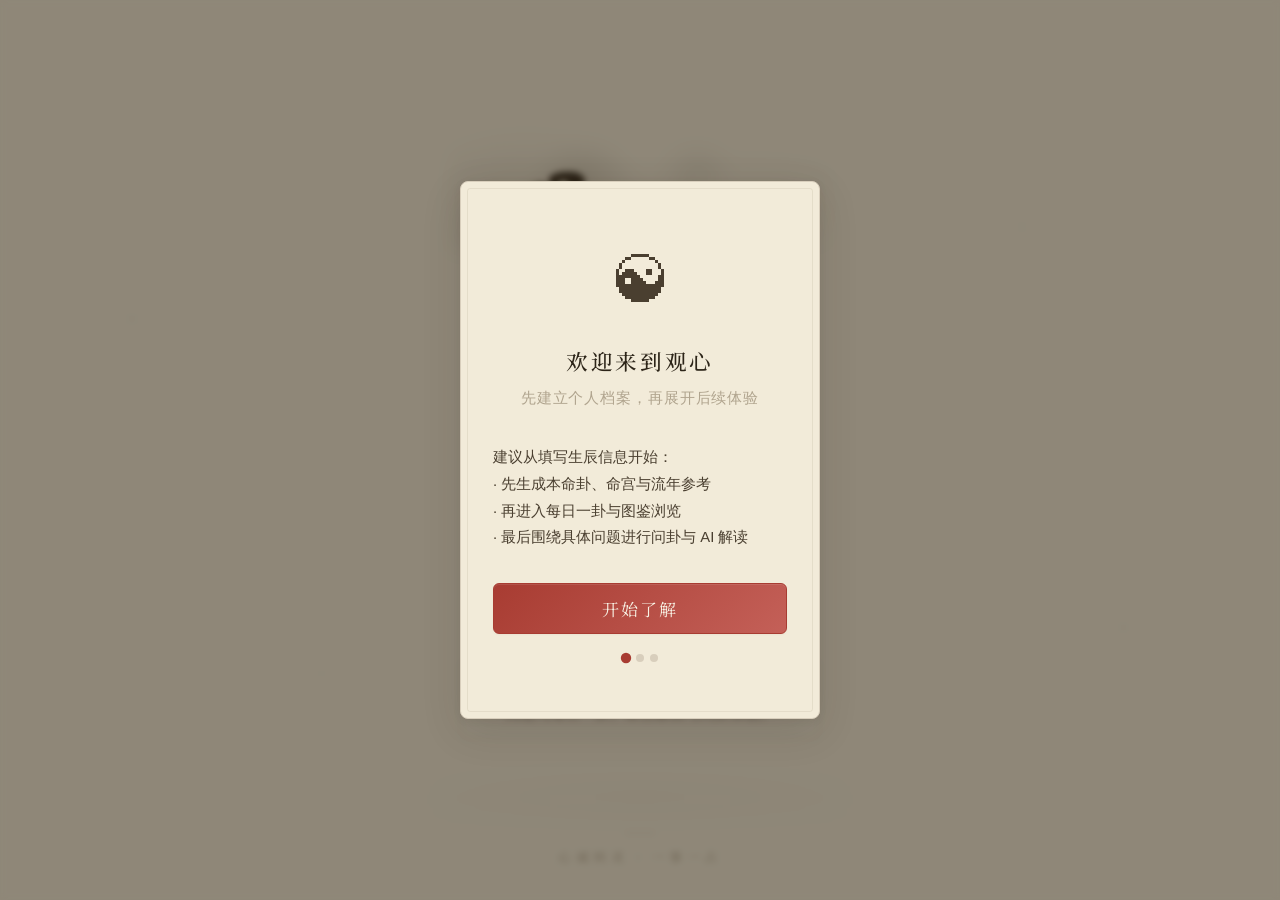
==== commit dd9f8b5f: "docs: 建立完整项目文档体系，同步最新代码变更 新增文档： - docs/PRD.md：结构化产品需求文档（功能清单、用户流程、验收标准） - docs/ARCHITECTURE.md：项目架构文" ====
--- a/index.html
+++ b/index.html
@@ -359,6 +359,19 @@
   pointer-events:none;z-index:10;
 }
 .result-inner{width:100%;max-width:560px;padding:var(--space-xl) var(--space-md);text-align:center}
+.entry-hero-note{
+  margin:var(--space-lg) auto 0;
+  max-width:360px;
+  padding:var(--space-sm) var(--space-md);
+  border:1px solid rgba(216,206,188,0.7);
+  border-radius:var(--radius-lg);
+  background:rgba(242,235,217,0.72);
+  font-family:var(--font-serif);
+  font-size:var(--text-sm);
+  color:var(--ink-light);
+  line-height:1.8;
+}
+.entry-hero-note strong{color:var(--ink-deep);font-weight:500}
 .result-title{
   font-family:var(--font-serif);font-size:var(--text-xl);color:var(--ink-deep);
   font-weight:500;letter-spacing:0.15em;margin-bottom:var(--space-lg);
@@ -409,6 +422,104 @@
 .tag:hover{transform:translateY(-1px)}
 .desc-text{font-size:var(--text-base);color:var(--ink-light);line-height:1.9;text-align:justify;margin-bottom:var(--space-xl);white-space:pre-line}
 .result-inner .btn-primary{width:100%;max-width:280px;margin:0 auto}
+.birth-intro-card{
+  margin:0 auto var(--space-lg);
+  width:100%;
+  max-width:420px;
+  padding:var(--space-md);
+  border:1px solid rgba(216,206,188,0.8);
+  border-radius:var(--radius-lg);
+  background:linear-gradient(180deg,rgba(248,243,230,0.96),rgba(242,235,217,0.88));
+  box-shadow:var(--shadow-sm);
+}
+.birth-intro-card h3{
+  font-family:var(--font-serif);
+  font-size:var(--text-base);
+  color:var(--ink-deep);
+  font-weight:500;
+  letter-spacing:0.08em;
+  margin-bottom:var(--space-xs);
+}
+.birth-intro-card p{
+  font-size:var(--text-sm);
+  color:var(--ink-light);
+  line-height:1.85;
+}
+.disclaimer-card{
+  margin-top:var(--space-lg);
+  padding:var(--space-md);
+  border-radius:var(--radius-lg);
+  border:1px solid rgba(168,60,50,0.12);
+  background:rgba(168,60,50,0.05);
+  text-align:left;
+}
+.disclaimer-card h4{
+  font-family:var(--font-serif);
+  font-size:var(--text-sm);
+  color:var(--cinnabar);
+  letter-spacing:0.08em;
+  margin-bottom:var(--space-xs);
+}
+.disclaimer-card p{
+  font-size:var(--text-sm);
+  color:var(--ink-light);
+  line-height:1.85;
+}
+.next-steps-card{
+  margin-top:var(--space-lg);
+  padding:var(--space-md);
+  border:1px solid rgba(106,142,110,0.18);
+  border-radius:var(--radius-lg);
+  background:rgba(106,142,110,0.05);
+  text-align:left;
+}
+.next-steps-card h4{
+  font-family:var(--font-serif);
+  font-size:var(--text-sm);
+  color:var(--jade);
+  letter-spacing:0.08em;
+  margin-bottom:var(--space-sm);
+}
+.next-steps-list{
+  display:flex;
+  flex-direction:column;
+  gap:var(--space-sm);
+}
+.next-step-btn{
+  width:100%;
+  text-align:left;
+  border:1px solid rgba(106,142,110,0.16);
+  border-radius:var(--radius-md);
+  background:rgba(248,243,230,0.92);
+  color:var(--ink);
+  padding:var(--space-sm) var(--space-md);
+  font-family:var(--font-serif);
+  font-size:var(--text-sm);
+  cursor:pointer;
+  transition:all 0.25s var(--ease-ink);
+}
+.next-step-btn strong{
+  display:block;
+  color:var(--ink-deep);
+  font-weight:500;
+  margin-bottom:2px;
+}
+.next-step-btn span{
+  display:block;
+  color:var(--ink-light);
+  font-size:var(--text-xs);
+  line-height:1.7;
+}
+.next-step-btn:hover{
+  border-color:rgba(106,142,110,0.32);
+  transform:translateY(-1px);
+  box-shadow:var(--shadow-sm);
+}
+.next-step-btn.is-done{
+  border-color:rgba(106,142,110,0.3);
+  background:rgba(106,142,110,0.08);
+}
+.next-step-btn.is-done strong{color:var(--jade)}
 
 /* ===== 首页 · 水墨风增强 ===== */
 #home-screen{background:var(--paper);justify-content:flex-start}
@@ -427,6 +538,58 @@
 .home-subtitle{
   font-family:var(--font-serif);font-size:var(--text-sm);color:var(--ink-light);
   letter-spacing:0.18em;font-weight:300;
+}
+.home-review-card{
+  display:none;
+  margin:0 auto var(--space-lg);
+  padding:var(--space-lg);
+  border:1px solid rgba(143,175,141,0.25);
+  border-radius:var(--radius-lg);
+  background:linear-gradient(135deg,rgba(248,243,230,0.96),rgba(237,230,211,0.88));
+  box-shadow:var(--shadow-sm);
+  text-align:left;
+}
+.home-review-eyebrow{
+  font-family:var(--font-serif);
+  font-size:var(--text-xs);
+  color:var(--jade);
+  letter-spacing:0.1em;
+  margin-bottom:var(--space-xs);
+}
+.home-review-card h3{
+  font-family:var(--font-serif);
+  font-size:var(--text-base);
+  color:var(--ink-deep);
+  font-weight:500;
+  margin-bottom:var(--space-sm);
+}
+.home-review-meta{
+  font-size:var(--text-xs);
+  color:var(--ink-faint);
+  margin-bottom:var(--space-sm);
+}
+.home-review-question{
+  font-family:var(--font-serif);
+  font-size:var(--text-sm);
+  color:var(--ink);
+  line-height:1.9;
+  margin-bottom:var(--space-sm);
+}
+.home-review-insight{
+  font-size:var(--text-sm);
+  color:var(--ink-light);
+  line-height:1.85;
+}
+.home-review-actions{
+  display:flex;
+  gap:var(--space-sm);
+  flex-wrap:wrap;
+  margin-top:var(--space-md);
+}
+.home-review-actions .btn{
+  min-height:40px;
+  padding:var(--space-xs) var(--space-md);
+  font-size:var(--text-sm);
 }
 /* 水墨分隔线 · 朱砂点缀 */
 .home-title-block::after{
@@ -633,9 +796,10 @@
   position:fixed;bottom:20%;left:50%;transform:translateX(-50%);
   background:rgba(44,36,24,0.75);color:var(--paper-light);padding:var(--space-sm) var(--space-lg);
   border-radius:var(--radius-md);font-size:var(--text-sm);
-  opacity:0;transition:opacity 0.3s;pointer-events:none;
-}
-.sc-toast.show{opacity:1}
+  opacity:0;transition:opacity 0.3s, transform 0.3s;pointer-events:none;
+  z-index:10020;box-shadow:var(--shadow-md);
+}
+.sc-toast.show{opacity:1;transform:translateX(-50%) translateY(-6px)}
 
 /* ===== 自定义确认弹窗 · 古朴风 ===== */
 .confirm-assy-overlay{
@@ -1264,6 +1428,30 @@
 .ai-result{margin-top:var(--space-md)}
 .ai-result h4{font-family:var(--font-serif);font-size:var(--text-base);color:var(--celadon);font-weight:500;letter-spacing:0.1em;margin-bottom:var(--space-sm)}
 .ai-result p{font-size:var(--text-sm);color:var(--ink);line-height:2}
+.ai-action-card h4{color:var(--jade)}
+.ai-action-grid{display:grid;gap:var(--space-sm)}
+.ai-action-item{
+  padding:var(--space-sm) var(--space-md);
+  border-radius:var(--radius-sm);
+  background:rgba(143,175,141,0.07);
+  border:1px solid rgba(143,175,141,0.14);
+}
+.ai-action-label{
+  display:block;
+  font-family:var(--font-serif);
+  font-size:var(--text-xs);
+  color:var(--jade);
+  letter-spacing:0.08em;
+  margin-bottom:4px;
+}
+.ai-action-value{
+  display:block;
+  font-size:var(--text-sm);
+  color:var(--ink);
+  line-height:1.85;
+}
+.ai-error h4{color:var(--cinnabar)}
+.ai-error p{color:var(--ink-light)}
 
 /* ===== 中式装饰元素 ===== */
 .deco-divider{
@@ -1329,6 +1517,44 @@
 }
 .history-search:focus{outline:none;border-color:var(--cinnabar)}
 .history-search::placeholder{color:var(--ink-faint)}
+.history-theme-bar{
+  display:flex;
+  gap:var(--space-sm);
+  flex-wrap:wrap;
+  margin-bottom:var(--space-md);
+}
+.history-theme-chip{
+  display:inline-flex;
+  align-items:center;
+  gap:6px;
+  padding:5px 12px;
+  border-radius:var(--radius-full);
+  border:1px solid rgba(143,175,141,0.18);
+  background:rgba(248,243,230,0.9);
+  color:var(--ink-light);
+  font-family:var(--font-serif);
+  font-size:var(--text-xs);
+  cursor:pointer;
+  transition:all 0.2s;
+}
+.history-theme-chip:hover{border-color:var(--jade);color:var(--jade)}
+.history-theme-chip.active{
+  background:rgba(143,175,141,0.12);
+  border-color:var(--jade);
+  color:var(--jade);
+}
+.history-theme-badge{
+  display:inline-flex;
+  align-items:center;
+  padding:2px 10px;
+  border-radius:var(--radius-full);
+  background:rgba(143,175,141,0.08);
+  border:1px solid rgba(143,175,141,0.16);
+  color:var(--jade);
+  font-family:var(--font-serif);
+  font-size:var(--text-xs);
+  margin-top:6px;
+}
 /* 月报卡片 */
 .monthly-report{
   background:linear-gradient(135deg,var(--paper-light) 0%,var(--silk) 100%);
@@ -1502,10 +1728,12 @@
 .bz-wx-tag.ke{background:var(--cinnabar-bg);color:var(--cinnabar);border:1px solid rgba(168,60,50,0.2)}
 .bz-wx-tag.bi{background:var(--gold-light);color:var(--gold);border:1px solid rgba(139,115,85,0.2)}
 /* ===== 卦象图鉴 ===== */
-.enc-header{padding:var(--space-lg) var(--space-md) var(--space-sm);text-align:center;border-bottom:1px solid var(--ink-ghost);margin-bottom:var(--space-md);position:relative}
+.enc-header{padding:var(--space-lg) var(--space-md) var(--space-sm);text-align:center;border-bottom:1px solid var(--ink-ghost);margin-bottom:var(--space-md)}
+.enc-header-top{display:flex;align-items:center;justify-content:flex-start;margin-bottom:var(--space-md)}
+.enc-header-title{display:flex;flex-direction:column;align-items:center;justify-content:center;width:100%}
 .enc-header h2{font-family:var(--font-display);font-size:1.5rem;color:var(--ink-deep);margin:0 0 var(--space-xs);letter-spacing:0.15em}
 .enc-header p{font-family:var(--font-serif);font-size:var(--text-xs);color:var(--ink-faint);margin:0;letter-spacing:0.08em}
-.enc-back-btn{position:absolute;left:var(--space-md);top:var(--space-lg);background:none;border:1px solid var(--ink-ghost);border-radius:var(--radius-sm);padding:var(--space-xs) var(--space-sm);font-family:var(--font-serif);font-size:var(--text-sm);color:var(--ink-light);cursor:pointer;transition:all 0.2s;-webkit-tap-highlight-color:transparent}
+.enc-back-btn{flex-shrink:0;background:none;border:1px solid var(--ink-ghost);border-radius:var(--radius-sm);padding:var(--space-xs) var(--space-sm);font-family:var(--font-serif);font-size:var(--text-sm);color:var(--ink-light);cursor:pointer;transition:all 0.2s;-webkit-tap-highlight-color:transparent}
 .enc-back-btn:hover{border-color:var(--ink-light);color:var(--ink-deep)}
 .enc-search{position:relative;padding:0 var(--space-md);margin-bottom:var(--space-md)}
 .enc-search input{width:100%;box-sizing:border-box;font-family:var(--font-serif);font-size:var(--text-sm);color:var(--ink);background:var(--silk);border:1px solid var(--ink-ghost);border-radius:var(--radius-md);padding:10px 12px 10px 36px;outline:none;transition:border-color 0.25s;-webkit-appearance:none}
@@ -1527,6 +1755,11 @@
 .enc-card-name{font-family:var(--font-display);font-size:1.1rem;color:var(--ink-deep);text-align:center;margin-bottom:2px;letter-spacing:0.08em}
 .enc-card-trigram{font-family:var(--font-serif);font-size:var(--text-xs);color:var(--ink-light);text-align:center;margin-bottom:var(--space-sm)}
 .enc-card-tags{display:flex;gap:var(--space-xs);flex-wrap:wrap;justify-content:center}
+@media(max-width:520px){
+  .enc-header{padding-top:var(--space-md)}
+  .enc-header-top{margin-bottom:var(--space-sm)}
+  .enc-back-btn{font-size:var(--text-xs);padding:4px 10px}
+}
 .enc-card-tag{font-family:var(--font-serif);font-size:0.65rem;color:var(--ink-faint);background:var(--gold-light);border-radius:999px;padding:1px 8px;line-height:1.7;white-space:nowrap}
 .enc-detail-overlay{display:none;position:fixed;inset:0;z-index:1000;background:rgba(44,36,24,0.65);align-items:flex-start;justify-content:center;padding:var(--space-lg) var(--space-md);overflow-y:auto;-webkit-overflow-scrolling:touch;opacity:0;transition:opacity 0.25s ease}
 .enc-detail-overlay.active{display:flex;opacity:1}
@@ -1590,7 +1823,10 @@
     </div>
     <p class="splash-subtitle">以易观心 · 明悟自性</p>
     <p class="splash-verse"><span>天行健</span><span>君子以自强不息</span></p>
-    <button class="btn-ink" onclick="goTo('home');localStorage.setItem('guanxin_onboarded','1')">开始探索</button>
+    <button class="btn-ink" onclick="startPrimaryJourney()">开始探索</button>
+    <div class="entry-hero-note">
+      <strong>从填写生辰信息开始。</strong> 先建立个人命理档案，再进入每日一卦、命宫解读与问卦体验。
+    </div>
   </div>
   <div class="splash-hint">心诚则灵 · 一事一占</div>
 </div>
@@ -1599,7 +1835,11 @@
 <div id="birthday-screen" class="screen scrollable">
   <div class="birthday-header">
     <h2>完善个人信息</h2>
-    <p>输入您的生辰信息，计算本命卦</p>
+    <p>从这里开始，建立你的个人命理档案</p>
+  </div>
+  <div class="birth-intro-card">
+    <h3>为什么先填写生辰信息</h3>
+    <p>录入后可生成本命卦、命宫与流年参考，也能让后续浏览与解读更贴近你的个人视角。</p>
   </div>
   <form class="birthday-form" onsubmit="return handleSubmit(event)">
     <div class="form-field">
@@ -1651,6 +1891,12 @@
     </div>
     <button type="submit" class="btn btn-primary">确认并计算</button>
   </form>
+  <div class="birthday-form">
+    <div class="disclaimer-card">
+      <h4>使用前说明</h4>
+      <p>生辰信息仅保存在当前浏览器本地，用于生成个人卦象参考。内容仅供传统文化体验与自我观察，不构成医疗、法律、投资或心理治疗建议。</p>
+    </div>
+  </div>
 </div>
 
 <!-- ===== 加载页 ===== -->
@@ -1683,7 +1929,11 @@
     </div>
     <div class="tags-row" id="tags-row"></div>
     <p class="desc-text" id="desc-text"></p>
-    <button class="btn btn-primary" onclick="goTo('home')">进入观心</button>
+    <div class="disclaimer-card" style="text-align:left">
+      <h4>结果说明</h4>
+      <p>以下内容用于帮助你从传统文化视角理解个人特质与节奏变化，请把它当作启发式参考，而不是绝对判断依据。</p>
+    </div>
+    <button class="btn btn-primary" onclick="goTo('home')">查看完整功能</button>
   </div>
 </div>
 
@@ -1693,9 +1943,27 @@
     <button class="home-settings-btn" onclick="openSettings()" title="设置">&#9881;</button>
     <div class="home-title-block">
       <h1 class="home-title">观 心</h1>
-      <p class="home-subtitle">以易观心 · 明悟自性</p>
+      <p class="home-subtitle">先看自己的命理档案，再延展到每日学习与问卦</p>
+    </div>
+    <div class="home-review-card" id="home-review-card">
+      <div class="home-review-eyebrow">七日回看</div>
+      <h3 id="home-review-title">回看一周前的这次提问</h3>
+      <div class="home-review-meta" id="home-review-meta"></div>
+      <p class="home-review-question" id="home-review-question"></p>
+      <p class="home-review-insight" id="home-review-insight"></p>
+      <div class="home-review-actions">
+        <button class="btn btn-primary" onclick="openSevenDayReview()">回看这次卦象</button>
+        <button class="btn btn-outline" onclick="showHistory()">去历史记录</button>
+      </div>
     </div>
     <div class="home-grid">
+      <div class="feature-card" onclick="showBaZhai()">
+        <div class="card-icon">&#129504;</div>
+        <div>
+          <h3 class="card-title">命宫解读</h3>
+          <p class="card-desc">从你的生辰信息出发，查看本命卦与流年参考</p>
+        </div>
+      </div>
       <div class="feature-card" onclick="showDailyHex()">
         <div class="card-icon">&#9775;</div>
         <div>
@@ -1708,13 +1976,6 @@
         <div>
           <h3 class="card-title">以事问卦</h3>
           <p class="card-desc">心中所惑，诚心问卦以求指引</p>
-        </div>
-      </div>
-      <div class="feature-card" onclick="showBaZhai()">
-        <div class="card-icon">&#129504;</div>
-        <div>
-          <h3 class="card-title">命宫解读</h3>
-          <p class="card-desc">个人卦象特质与流年五行参考</p>
         </div>
       </div>
     </div>
@@ -1887,13 +2148,48 @@
     </div>
     <!-- AI白话解读 -->
     <div class="ai-btn-wrap">
+      <div class="disclaimer-card" style="margin-bottom:var(--space-md)">
+        <h4>AI 解读说明</h4>
+        <p>AI 会将卦辞转换成更易理解的现代语言，但结果仍属于文化体验与启发式建议，请不要作为医疗、法律、投资或心理治疗依据。</p>
+      </div>
       <button class="btn btn-outline" id="ai-btn" onclick="requestAIInterpret()" style="border-color:var(--celadon);color:var(--celadon);font-size:var(--text-sm)">
         &#10024; AI白话解读
       </button>
       <div id="ai-loading" class="ai-loading">AI正在解读卦象...</div>
+      <div id="ai-action-card" class="div-interpret ai-action-card" style="display:none">
+        <h4>&#10024; 行动卡</h4>
+        <div class="ai-action-grid">
+          <div class="ai-action-item"><span class="ai-action-label">整体寓意</span><span class="ai-action-value" id="ai-overall"></span></div>
+          <div class="ai-action-item"><span class="ai-action-label">当前形势</span><span class="ai-action-value" id="ai-current"></span></div>
+          <div class="ai-action-item"><span class="ai-action-label">建议行动</span><span class="ai-action-value" id="ai-action"></span></div>
+          <div class="ai-action-item"><span class="ai-action-label">今日避免</span><span class="ai-action-value" id="ai-avoid"></span></div>
+          <div class="ai-action-item"><span class="ai-action-label">一句提醒</span><span class="ai-action-value" id="ai-reminder"></span></div>
+        </div>
+      </div>
+      <div id="ai-error" class="div-interpret ai-error" style="display:none">
+        <h4>AI 暂时不可用</h4>
+        <p id="ai-error-text"></p>
+      </div>
       <div id="ai-result" class="div-interpret ai-result" style="display:none">
         <h4>&#10024; AI解读</h4>
         <p id="ai-result-text" style="line-height:2"></p>
+      </div>
+    </div>
+    <div class="next-steps-card">
+      <h4>下一步可以这样继续</h4>
+      <div class="next-steps-list">
+        <button class="next-step-btn" id="favorite-result-btn" onclick="favoriteCurrentResult()" aria-pressed="false">
+          <strong>收藏这次卦象</strong>
+          <span>把这次启示留在历史记录里，之后回看更方便。</span>
+        </button>
+        <button class="next-step-btn" onclick="showDailyHex()">
+          <strong>去读今日一卦</strong>
+          <span>把这次问题延展到每天的固定学习与打卡节奏。</span>
+        </button>
+        <button class="next-step-btn" onclick="showEncyclopedia()">
+          <strong>查看相关卦象图鉴</strong>
+          <span>从卦辞、关键词和上下卦结构继续深入理解这次结果。</span>
+        </button>
       </div>
     </div>
     <!-- 分享操作栏 -->
@@ -1931,6 +2227,7 @@
       <button class="history-filter-btn" onclick="filterHistory('fav')" id="hf-fav">&#9733; 收藏</button>
       <input class="history-search" id="history-search" placeholder="搜索卦名或问题..." oninput="filterHistory('search')">
     </div>
+    <div class="history-theme-bar" id="history-theme-bar" style="display:none"></div>
     <div class="history-list" id="history-list">
       <!-- populated by JS -->
     </div>
@@ -1947,8 +2244,12 @@
 <!-- ===== 卦象图鉴 ===== -->
 <div id="encyclopedia-screen" class="screen scrollable">
   <div class="enc-header">
-    <button class="enc-back-btn" onclick="goTo('home')">&larr; 返回</button>
-    <h2>周易六十四卦</h2>
+    <div class="enc-header-top">
+      <button class="enc-back-btn" onclick="goTo('home')">&larr; 返回</button>
+    </div>
+    <div class="enc-header-title">
+      <h2>周易六十四卦</h2>
+    </div>
     <p>观卦象以知天命 · 察爻辞以通人事</p>
   </div>
   <div class="enc-search">
@@ -2213,6 +2514,49 @@
 63:{k:['既成','守成','防衰'],t:'完成'},64:{k:['未成','希望','慎终'],t:'开始'}
 };
 
+const THEME_LABELS={
+  all:'全部主题',
+  work:'工作与方向',
+  relationship:'关系与沟通',
+  growth:'自我成长',
+  emotion:'情绪整理',
+  other:'未分类'
+};
+const THEME_KEYWORDS={
+  work:['工作','事业','职业','项目','老板','同事','客户','offer','晋升','跳槽','副业','赚钱','财运','合作','方向'],
+  relationship:['感情','爱情','关系','伴侣','对象','婚','分手','前任','朋友','家人','父母','孩子','相处','沟通'],
+  growth:['成长','学习','修身','改变','选择','坚持','自律','行动','目标','习惯','提升','反思'],
+  emotion:['焦虑','压力','情绪','内耗','失眠','害怕','难过','痛苦','迷茫','不安','担心','纠结']
+};
+const HEX_THEME_FALLBACK={
+  感情:'relationship',
+  家庭:'relationship',
+  人际:'relationship',
+  冲突:'relationship',
+  修身:'growth',
+  学习:'growth',
+  坚持:'growth',
+  成长:'growth',
+  改革:'growth',
+  开始:'growth',
+  完成:'growth',
+  开创:'growth',
+  积累:'growth',
+  转折:'emotion',
+  困难:'emotion',
+  等待:'emotion',
+  得失:'emotion',
+  行动:'work',
+  决断:'work',
+  组织:'work',
+  收获:'work',
+  力量:'work',
+  根基:'work',
+  通泰:'work',
+  变通:'work',
+  光明:'growth'
+};
+
 /* 命宫关键词 */
 const MG_KW={1:['智慧','灵活','洞察','适应'],2:['包容','稳重','踏实','厚德'],
   3:['行动','突破','勇气','开创'],4:['沟通','协调','柔韧','渗透'],
@@ -2705,6 +3049,7 @@
 
 async function saveDivRecord(record){
   try{
+    record = normalizeRecord(record);
     const db = await openDB();
     const tx = db.transaction(STORE_NAME,'readwrite');
     tx.objectStore(STORE_NAME).put(record);
@@ -2717,7 +3062,7 @@
     const db = await openDB();
     const tx = db.transaction(STORE_NAME,'readonly');
     const req = tx.objectStore(STORE_NAME).get(dateStr);
-    return new Promise((res,rej)=>{ req.onsuccess=()=>res(req.result||null); req.onerror=rej; });
+    return new Promise((res,rej)=>{ req.onsuccess=()=>res(normalizeRecord(req.result||null)); req.onerror=rej; });
   }catch(e){ return null; }
 }
 
@@ -2727,6 +3072,93 @@
 let lastDivQuestion = null;
 let pendingCallback = null;
 let shakeListenerActive = false;
+let _homeReviewDateKey = null;
+
+function inferThemeKey(question, hex){
+  var q = (question || '').toLowerCase();
+  var keys = Object.keys(THEME_KEYWORDS);
+  for(var i=0;i<keys.length;i++){
+    var themeKey = keys[i];
+    var words = THEME_KEYWORDS[themeKey];
+    for(var j=0;j<words.length;j++){
+      if(q.indexOf(words[j].toLowerCase())!==-1) return themeKey;
+    }
+  }
+  var hexTag = hex && GUA_TAGS[hex.id] ? GUA_TAGS[hex.id].t : '';
+  return HEX_THEME_FALLBACK[hexTag] || 'other';
+}
+
+function getThemeInfo(record){
+  if(!record) return {key:'other',label:THEME_LABELS.other};
+  var key = record.themeKey || inferThemeKey(record.question, record.result);
+  return {key:key, label:THEME_LABELS[key] || THEME_LABELS.other};
+}
+
+function normalizeRecord(record){
+  if(!record) return record;
+  if(!record.timestamp) record.timestamp = Date.now();
+  var theme = getThemeInfo(record);
+  record.themeKey = theme.key;
+  record.themeLabel = theme.label;
+  if(record.favorite && typeof record.fav === 'undefined') record.fav = true;
+  if(record.fav && typeof record.favorite === 'undefined') record.favorite = true;
+  return record;
+}
+
+function formatRecordDate(record){
+  if(!record) return '';
+  var ts = record.timestamp || Date.now();
+  var d = new Date(ts);
+  if(isNaN(d.getTime())) return record.date || '';
+  return d.getFullYear()+'年'+(d.getMonth()+1)+'月'+d.getDate()+'日';
+}
+
+function generateReviewInsight(record){
+  var theme = getThemeInfo(record).label;
+  var hexName = record && record.result ? ('第'+record.result.id+'卦 '+record.result.name) : '这次卦象';
+  return '七天后再看，'+hexName+'更像是一个关于“'+theme+'”的提醒。与其急着求答案，不如回想这几天你的情绪、关系或行动是否已经悄悄发生了变化。';
+}
+
+async function markRecordReviewed(dateKey){
+  var record = await loadDivRecord(dateKey);
+  if(!record) return;
+  record.reviewedAt = Date.now();
+  await saveDivRecord(record);
+}
+
+async function updateHomeReviewCard(){
+  var card = document.getElementById('home-review-card');
+  if(!card) return;
+  var records = await loadAllRecords();
+  var now = Date.now();
+  var threshold = 7 * 24 * 60 * 60 * 1000;
+  var candidate = records
+    .filter(function(r){ return r && r.timestamp && (now - r.timestamp >= threshold) && !r.reviewedAt; })
+    .sort(function(a,b){ return (b.timestamp||0) - (a.timestamp||0); })[0];
+  if(!candidate){
+    card.style.display = 'none';
+    _homeReviewDateKey = null;
+    return;
+  }
+  _homeReviewDateKey = candidate.date;
+  document.getElementById('home-review-meta').textContent = formatRecordDate(candidate)+' · '+getThemeInfo(candidate).label;
+  document.getElementById('home-review-question').textContent = candidate.question ? ('“'+candidate.question+'”') : ('第'+candidate.result.id+'卦 '+candidate.result.name);
+  document.getElementById('home-review-insight').textContent = generateReviewInsight(candidate);
+  card.style.display = 'block';
+}
+
+async function openSevenDayReview(){
+  if(!_homeReviewDateKey){ showHistory(); return; }
+  var record = await loadDivRecord(_homeReviewDateKey);
+  if(!record) return;
+  await markRecordReviewed(record.date);
+  lastDivResult = record.result;
+  lastDivQuestion = record.question;
+  lastDivDate = record.date;
+  showDivResult(record.result, record.question, '七日回看 · '+formatRecordDate(record));
+  restoreAIContent(record);
+  updateHomeReviewCard();
+}
 
 function resetBamboo(){
   const qian = document.getElementById('qian-container');
@@ -3093,13 +3525,11 @@
 
 function showDivResult(hex, question, title){
   document.getElementById('div-title').textContent = title;
-  /* 重置AI解读区域 */
   var aiBtn = document.getElementById('ai-btn');
   var aiLoading = document.getElementById('ai-loading');
-  var aiResult = document.getElementById('ai-result');
   if(aiBtn){ aiBtn.disabled = false; }
   if(aiLoading){ aiLoading.style.display = 'none'; }
-  if(aiResult){ aiResult.style.display = 'none'; }
+  clearAIContent();
   const qEl = document.getElementById('div-question');
   if(question){qEl.style.display='block';qEl.textContent='\u201C'+question+'\u201D';}
   else{qEl.style.display='none';}
@@ -3215,6 +3645,13 @@
   if(el){el.classList.add('active');window.scrollTo(0,0);}
 }
 
+function startPrimaryJourney(){
+  localStorage.setItem('guanxin_onboarded','1');
+  var onboard=document.getElementById('onboard-overlay');
+  if(onboard) onboard.classList.remove('active');
+  goTo('birthday');
+}
+
 /* ===== 性别选择 ===== */
 document.addEventListener('DOMContentLoaded',()=>{
   const gr=document.getElementById('gender-row');
@@ -3232,6 +3669,7 @@
   checkOnboard();
   /* 更新打卡徽章 */
   updateCheckinBadge();
+  updateHomeReviewCard();
   /* 检查好友分享链接 */
   checkFriendLink();
 });
@@ -3298,6 +3736,28 @@
   goTo('result');
 }
 
+async function favoriteCurrentResult(){
+  if(!lastDivResult || !lastDivDate){ showToast('当前暂无可收藏的卦象'); return; }
+  try{
+    var record = await loadDivRecord(lastDivDate);
+    if(!record){ showToast('未找到对应记录'); return; }
+    var alreadyFav = !!(record.favorite || record.fav);
+    record.favorite = true;
+    record.fav = true;
+    await saveDivRecord(record);
+    var favBtn = document.getElementById('favorite-result-btn');
+    if(favBtn){
+      favBtn.classList.add('is-done');
+      favBtn.setAttribute('aria-pressed', 'true');
+      favBtn.querySelector('strong').textContent = '已收藏这次卦象';
+      favBtn.querySelector('span').textContent = '可在占卦历史的收藏列表中快速找到它';
+    }
+    showToast(alreadyFav ? '这次卦象已在收藏中' : '已收藏这次卦象');
+  }catch(e){
+    showToast('收藏失败，请稍后再试');
+  }
+}
+
 /* ===== 自定义确认弹窗 ===== */
 let caCallback = null;
 function showConfirmAssy(title, msg, callback){
@@ -3316,9 +3776,11 @@
 
 function showToast(msg){
   const t = document.getElementById('sc-toast');
+  if(!t) return;
   t.textContent = msg;
   t.classList.add('show');
-  setTimeout(()=> t.classList.remove('show'), 2000);
+  if(t._timer) clearTimeout(t._timer);
+  t._timer = setTimeout(()=> t.classList.remove('show'), 2200);
 }
 
 /* 生成分享卡片（Canvas绘制 · 古朴水墨风） */
@@ -3715,7 +4177,7 @@
     const store = tx.objectStore('records');
     const req = store.getAll();
     return new Promise(function(resolve){
-      req.onsuccess = function(){ resolve(req.result || []); };
+      req.onsuccess = function(){ resolve((req.result || []).map(normalizeRecord)); };
       req.onerror = function(){ resolve([]); };
     });
   }catch(e){ return []; }
@@ -3726,6 +4188,8 @@
   // Show filter bar
   var filterBar = document.getElementById('history-filter-bar');
   if(filterBar) filterBar.style.display = 'flex';
+  var themeBar = document.getElementById('history-theme-bar');
+  if(themeBar) themeBar.style.display = 'flex';
   const list = document.getElementById('history-list');
   list.innerHTML = '<p class="history-empty">加载中...</p>';
   const records = await loadAllRecords();
@@ -3733,6 +4197,7 @@
   window._historyRecords = _allHistoryRecords;
   _historyFilter = 'all';
   _historySearch = '';
+  _historyTheme = 'all';
   var searchEl = document.getElementById('history-search');
   if(searchEl) searchEl.value = '';
   // Reset filter button states
@@ -3743,6 +4208,7 @@
   for(var i=0;i<_allHistoryRecords.length;i++){
     window._historyIdxMap[_allHistoryRecords[i].date] = i;
   }
+  renderHistoryThemeBar();
   renderHistoryList();
 }
 
@@ -3756,16 +4222,7 @@
   lastDivDate = r.date;
   showDivResult(r.result, r.question, '历史占卦');
   goTo('divination');
-  /* Restore AI result if available */
-  if(r.aiResult){
-    var aiResultEl = document.getElementById('ai-result');
-    var aiTextEl = document.getElementById('ai-result-text');
-    if(aiResultEl && aiTextEl){
-      aiTextEl.textContent = r.aiResult;
-      aiResultEl.style.display = 'block';
-    }
-    window._lastAIResult = r.aiResult;
-  }
+  restoreAIContent(r);
 }
 
 /* ===== 数字起卦 ===== */
@@ -3881,27 +4338,176 @@
 function openSettings(){
   var overlay = document.getElementById('settings-overlay');
   var input = document.getElementById('api-key-input');
-  input.value = localStorage.getItem('guanxin_apikey') || '';
+  if(input){
+    input.value = localStorage.getItem('guanxin_apikey') || '';
+  }
   overlay.classList.add('active');
 }
 function closeSettings(){ document.getElementById('settings-overlay').classList.remove('active'); }
 function saveApiKey(){
-  var key = document.getElementById('api-key-input').value.trim();
-  if(key) localStorage.setItem('guanxin_apikey', key);
-  else localStorage.removeItem('guanxin_apikey');
+  var input = document.getElementById('api-key-input');
+  var key = input ? input.value.trim() : '';
+  if(key){
+    localStorage.setItem('guanxin_apikey', key);
+    closeSettings();
+    showToast('已保存本地 Qwen Key，将优先用于当前浏览器');
+    return;
+  }
   closeSettings();
-  showToast('API Key已保存');
+  localStorage.removeItem('guanxin_apikey');
+  showToast('未填写本地 Key，将使用服务端环境变量');
+}
+
+function parseAIActionCard(text, hex){
+  var labels = ['整体寓意','当前形势','建议行动','今日避免','一句提醒','详细解读'];
+  var sections = {};
+  for(var i=0;i<labels.length;i++){
+    var label = labels[i];
+    var token = label + '：';
+    var start = text.indexOf(token);
+    if(start===-1) continue;
+    start += token.length;
+    var end = text.length;
+    for(var j=i+1;j<labels.length;j++){
+      var next = text.indexOf(labels[j] + '：', start);
+      if(next!==-1 && next < end) end = next;
+    }
+    sections[label] = text.slice(start, end).trim();
+  }
+  if(!sections['整体寓意'] || !sections['建议行动']){
+    var summary = generateSummary(hex);
+    sections['整体寓意'] = sections['整体寓意'] || summary.s1;
+    sections['当前形势'] = sections['当前形势'] || '当前更适合先看清局势，再决定是否推进。';
+    sections['建议行动'] = sections['建议行动'] || summary.s2.replace(/^宜/, '');
+    sections['今日避免'] = sections['今日避免'] || '避免在情绪上头时急于做结论，避免反复追问同一个问题。';
+    sections['一句提醒'] = sections['一句提醒'] || summary.s3;
+    sections['详细解读'] = sections['详细解读'] || text;
+  }
+  return {
+    overall: sections['整体寓意'] || '',
+    current: sections['当前形势'] || '',
+    action: sections['建议行动'] || '',
+    avoid: sections['今日避免'] || '',
+    reminder: sections['一句提醒'] || '',
+    detail: sections['详细解读'] || text
+  };
+}
+function renderAIActionCard(actionData){
+  var card = document.getElementById('ai-action-card');
+  if(!card) return;
+  if(!actionData){
+    card.style.display = 'none';
+    ['ai-overall','ai-current','ai-action','ai-avoid','ai-reminder'].forEach(function(id){
+      var el = document.getElementById(id);
+      if(el) el.textContent = '';
+    });
+    return;
+  }
+  document.getElementById('ai-overall').textContent = actionData.overall || '';
+  document.getElementById('ai-current').textContent = actionData.current || '';
+  document.getElementById('ai-action').textContent = actionData.action || '';
+  document.getElementById('ai-avoid').textContent = actionData.avoid || '';
+  document.getElementById('ai-reminder').textContent = actionData.reminder || '';
+  card.style.display = 'block';
+}
+function renderAIError(message){
+  var card = document.getElementById('ai-error');
+  var textEl = document.getElementById('ai-error-text');
+  if(!card || !textEl) return;
+  if(!message){
+    textEl.textContent = '';
+    card.style.display = 'none';
+    return;
+  }
+  textEl.textContent = message;
+  card.style.display = 'block';
+}
+function clearAIContent(){
+  renderAIActionCard(null);
+  renderAIError('');
+  var aiResultEl = document.getElementById('ai-result');
+  var aiTextEl = document.getElementById('ai-result-text');
+  if(aiTextEl) aiTextEl.textContent = '';
+  if(aiResultEl) aiResultEl.style.display = 'none';
+  window._lastAIResult = null;
+}
+function restoreAIContent(record){
+  clearAIContent();
+  if(!record) return;
+  if(record.aiAction) renderAIActionCard(record.aiAction);
+  if(record.aiResult){
+    var aiResultEl = document.getElementById('ai-result');
+    var aiTextEl = document.getElementById('ai-result-text');
+    if(aiResultEl && aiTextEl){
+      aiTextEl.textContent = record.aiResult;
+      aiResultEl.style.display = 'block';
+    }
+    window._lastAIResult = record.aiResult;
+  }
+}
+function getFriendlyAIError(rawMessage){
+  var msg = rawMessage || '';
+  if(msg.indexOf('DASHSCOPE_API_KEY')!==-1){
+    return 'AI 解读暂未启用。请先在右上角设置里填写可用的 Qwen Key，或在服务端配置 DASHSCOPE_API_KEY。';
+  }
+  if(msg.indexOf('401')!==-1 || msg.indexOf('Unauthorized')!==-1){
+    return 'AI 解读认证失败，请检查你填写的 Qwen Key 是否有效。';
+  }
+  if(msg.indexOf('404')!==-1){
+    return '没有找到 AI 解读接口。请确认当前页面是通过 python server.py 启动，而不是直接打开 index.html。';
+  }
+  if(msg.indexOf('Failed to fetch')!==-1 || msg.indexOf('NetworkError')!==-1){
+    return 'AI 解读连接失败。若你已填写本地 Qwen Key，可能是网络或跨域异常；若未填写，请确认本地代理服务正在运行。';
+  }
+  return 'AI 解读暂时没有成功返回内容，你可以稍后再试，或者先查看卦辞、启示和七日回看。';
+}
+
+async function requestAIByBrowserKey(localKey, payload){
+  var resp = await fetch('https://dashscope.aliyuncs.com/compatible-mode/v1/chat/completions', {
+    method:'POST',
+    headers:{
+      'Content-Type':'application/json',
+      'Authorization':'Bearer ' + localKey
+    },
+    body: JSON.stringify({
+      model: payload.model,
+      messages:[{role:'user',content:payload.prompt}],
+      max_tokens: payload.max_tokens,
+      temperature: payload.temperature
+    })
+  });
+  var data = await resp.json();
+  if(!resp.ok){
+    throw new Error((data && data.error && data.error.message) || ('API error: '+resp.status));
+  }
+  return {
+    text: (data.choices && data.choices[0] && data.choices[0].message) ? data.choices[0].message.content : ''
+  };
+}
+
+async function requestAIByProxy(localKey, payload){
+  var resp = await fetch('/api/ai-interpret', {
+    method:'POST',
+    headers: Object.assign(
+      {'Content-Type':'application/json'},
+      localKey ? {'X-DashScope-Api-Key': localKey} : {}
+    ),
+    body: JSON.stringify(payload)
+  });
+  var data = await resp.json();
+  if(!resp.ok) throw new Error((data && (data.error || data.details)) || ('API error: '+resp.status));
+  return data;
 }
 
 /* ===== AI白话解读（DashScope/Qwen） ===== */
 async function requestAIInterpret(){
-  var apiKey = localStorage.getItem('guanxin_apikey') || 'sk-80d2d09cff77454c8aab0f416a6f61ad';
   var hex = lastDivResult;
   if(!hex){ showToast('暂无卦象'); return; }
 
   var btn = document.getElementById('ai-btn');
   var loading = document.getElementById('ai-loading');
   var result = document.getElementById('ai-result');
+  clearAIContent();
 
   btn.disabled = true;
   loading.style.display = 'block';
@@ -3922,30 +4528,39 @@
     (yaoText ? '动爻爻辞：' + yaoText.t + '\n爻辞解读：' + yaoText.a + '\n' : '') +
     (hex.huHex ? '互卦：第' + hex.huHex.id + '卦 ' + hex.huHex.name + '\n' : '') +
     (hex.bianHex ? '变卦：第' + hex.bianHex.id + '卦 ' + hex.bianHex.name + '\n' : '') +
-    '\n请用3-5段话，从以下角度解读：\n' +
-    '1. 这个卦象对用户问题的整体寓意\n' +
-    '2. 当前形势分析和建议行动方向\n' +
-    '3. 需要注意的事项和可能的变化\n' +
+    '\n请严格按以下格式输出，不要使用 markdown 标题，不要使用代码块：\n' +
+    '整体寓意：...\n' +
+    '当前形势：...\n' +
+    '建议行动：...\n' +
+    '今日避免：...\n' +
+    '一句提醒：...\n' +
+    '详细解读：...\n' +
     '语气温暖有力量，像一位智慧长者在给予建议。不要使用过于玄学的术语，要让普通人也能理解。';
 
   try{
-    var resp = await fetch('https://dashscope.aliyuncs.com/compatible-mode/v1/chat/completions', {
-      method:'POST',
-      headers:{'Content-Type':'application/json','Authorization':'Bearer '+apiKey},
-      body: JSON.stringify({
-        model:'qwen-plus',
-        messages:[{role:'user',content:prompt}],
-        max_tokens:1500,
-        temperature:0.8
-      })
-    });
-
-    if(!resp.ok) throw new Error('API error: '+resp.status);
-    var data = await resp.json();
-    var text = (data.choices && data.choices[0] && data.choices[0].message) ? data.choices[0].message.content : '解读生成失败';
+    var localKey = (localStorage.getItem('guanxin_apikey') || '').trim();
+    var payload = {
+      model:'qwen-plus',
+      prompt: prompt,
+      max_tokens:1500,
+      temperature:0.8
+    };
+    var data;
+    if(localKey){
+      try{
+        data = await requestAIByBrowserKey(localKey, payload);
+      }catch(browserErr){
+        data = await requestAIByProxy(localKey, payload);
+      }
+    } else {
+      data = await requestAIByProxy('', payload);
+    }
+    var text = data.text || '解读生成失败';
+    var aiAction = parseAIActionCard(text, hex);
 
     result.style.display = 'block';
     document.getElementById('ai-result-text').textContent = text;
+    renderAIActionCard(aiAction);
 
     /* Persist AI result to current record */
     window._lastAIResult = text;
@@ -3955,12 +4570,14 @@
       var existing = await loadDivRecord(today);
       if(existing){
         existing.aiResult = text;
+        existing.aiAction = aiAction;
         await saveDivRecord(existing);
       }
     }catch(saveErr){ console.warn('保存AI解读失败:', saveErr); }
 
   } catch(e){
-    showToast('AI解读失败：'+e.message);
+    showToast('AI解读暂时不可用');
+    renderAIError(getFriendlyAIError(e && e.message ? e.message : ''));
   } finally {
     btn.disabled = false;
     loading.style.display = 'none';
@@ -3977,6 +4594,10 @@
 function closeOnboard(){
   document.getElementById('onboard-overlay').classList.remove('active');
   localStorage.setItem('guanxin_onboarded','1');
+  var hasBirth=!!localStorage.getItem('guanxin_birth');
+  if(!hasBirth){
+    goTo('birthday');
+  }
 }
 function checkOnboard(){
   if(!localStorage.getItem('guanxin_onboarded')){
@@ -4071,6 +4692,7 @@
 var _historyFilter = 'all';
 var _historySearch = '';
 var _allHistoryRecords = [];
+var _historyTheme = 'all';
 
 function toggleFavorite(dateKey, btnEl){
   openDB().then(function(db){
@@ -4080,13 +4702,43 @@
       var rec = e.target.result;
       if(!rec) return;
       rec.fav = !rec.fav;
+      rec.favorite = rec.fav;
       store.put(rec);
       if(btnEl){
         btnEl.classList.toggle('active', rec.fav);
         btnEl.innerHTML = rec.fav ? '&#9733;' : '&#9734;';
       }
+      showHistory();
     };
   });
+}
+function setHistoryTheme(themeKey){
+  _historyTheme = themeKey || 'all';
+  renderHistoryThemeBar();
+  renderHistoryList();
+}
+function renderHistoryThemeBar(){
+  var themeBar = document.getElementById('history-theme-bar');
+  if(!themeBar) return;
+  if(!_allHistoryRecords.length){
+    themeBar.style.display = 'none';
+    themeBar.innerHTML = '';
+    return;
+  }
+  themeBar.style.display = 'flex';
+  var counts = {all:_allHistoryRecords.length};
+  _allHistoryRecords.forEach(function(r){
+    var info = getThemeInfo(r);
+    counts[info.key] = (counts[info.key] || 0) + 1;
+  });
+  var order = ['all','work','relationship','growth','emotion','other'];
+  var html = '';
+  order.forEach(function(key){
+    if(!counts[key]) return;
+    var cls = _historyTheme===key ? ' active' : '';
+    html += '<button class="history-theme-chip'+cls+'" onclick="setHistoryTheme(\''+key+'\')">'+THEME_LABELS[key]+'<span>'+counts[key]+'</span></button>';
+  });
+  themeBar.innerHTML = html;
 }
 function filterHistory(mode){
   if(mode==='search'){
@@ -4116,19 +4768,29 @@
       return name.toLowerCase().indexOf(_historySearch)!==-1 || q.toLowerCase().indexOf(_historySearch)!==-1;
     });
   }
+  if(_historyTheme!=='all'){
+    records = records.filter(function(r){ return getThemeInfo(r).key === _historyTheme; });
+  }
   if(!records.length){
-    listEl.innerHTML = '<div class="history-empty">'+(_historyFilter==='fav'?'暂无收藏记录':'暂无占卦记录')+'</div>';
+    var emptyText = '暂无占卦记录';
+    if(_historyFilter==='fav'){
+      emptyText = '暂无收藏记录';
+    } else if(_allHistoryRecords.length && _historyTheme!=='all'){
+      emptyText = '暂无符合当前主题的占卦记录';
+    }
+    listEl.innerHTML = '<div class="history-empty">'+emptyText+'</div>';
     return;
   }
   var html = '';
   // Monthly report (show for 'all' filter)
-  if(_historyFilter==='all'){
+  if(_historyFilter==='all' && _historyTheme==='all'){
     html += generateMonthlyReport(_allHistoryRecords);
   }
   for(var i=0;i<records.length;i++){
     var r = records[i];
     var hexName = r.result ? ('第'+r.result.id+'卦 '+r.result.name) : '未知卦象';
     var date = r.date || '';
+    var theme = getThemeInfo(r);
     var q = r.question ? r.question.slice(0,30) : '';
     var isFav = r.fav ? ' active' : '';
     var favIcon = r.fav ? '&#9733;' : '&#9734;';
@@ -4136,8 +4798,9 @@
       + '<div style="display:flex;align-items:center;gap:var(--space-sm)">'
       + '<button class="history-fav-btn'+isFav+'" onclick="event.stopPropagation();toggleFavorite(\''+date+'\',this)">'+favIcon+'</button>'
       + '<div style="flex:1;min-width:0">'
-      + '<div class="history-date">'+date+'</div>'
+      + '<div class="history-date">'+formatRecordDate(r)+'</div>'
       + '<div class="history-hex-name">'+hexName+'</div>'
+      + '<div class="history-theme-badge">'+theme.label+'</div>'
       + (q ? '<div class="history-question">'+q+'</div>' : '')
       + '</div>'
       + '<button class="history-detail-btn">查看</button>'
@@ -4152,23 +4815,32 @@
 }
 function generateMonthlyReport(records){
   var now = new Date();
-  var ym = now.getFullYear()+'-'+String(now.getMonth()+1).padStart(2,'0');
   var monthRecords = records.filter(function(r){
-    return r.date && r.date.indexOf(ym)===0;
+    if(!r.timestamp) return false;
+    var d = new Date(r.timestamp);
+    return d.getFullYear()===now.getFullYear() && d.getMonth()===now.getMonth();
   });
   if(monthRecords.length < 2) return '';
   var favCount = monthRecords.filter(function(r){ return r.fav; }).length;
   // Find most common hex
   var hexCounts = {};
+  var themeCounts = {};
   monthRecords.forEach(function(r){
     if(r.result && r.result.name){
       hexCounts[r.result.name] = (hexCounts[r.result.name]||0) + 1;
     }
+    var label = getThemeInfo(r).label;
+    themeCounts[label] = (themeCounts[label] || 0) + 1;
   });
   var topHex = '';
   var topCount = 0;
+  var topTheme = '';
+  var topThemeCount = 0;
   Object.keys(hexCounts).forEach(function(k){
     if(hexCounts[k]>topCount){ topCount=hexCounts[k]; topHex=k; }
+  });
+  Object.keys(themeCounts).forEach(function(k){
+    if(themeCounts[k]>topThemeCount){ topThemeCount=themeCounts[k]; topTheme=k; }
   });
   var html = '<div class="monthly-report">'
     + '<h4>'+now.getFullYear()+'年'+(now.getMonth()+1)+'月 · 卦象月报</h4>'
@@ -4176,6 +4848,7 @@
     + '<div class="stat-item"><span class="stat-num">'+monthRecords.length+'</span><span class="stat-label">本月占卦</span></div>'
     + '<div class="stat-item"><span class="stat-num">'+favCount+'</span><span class="stat-label">已收藏</span></div>'
     + (topHex ? '<div class="stat-item"><span class="stat-num" style="font-size:var(--text-lg)">'+topHex+'</span><span class="stat-label">出现'+topCount+'次</span></div>' : '')
+    + (topTheme ? '<div class="stat-item"><span class="stat-num" style="font-size:var(--text-lg)">'+topTheme+'</span><span class="stat-label">最常关注</span></div>' : '')
     + '</div></div>';
   return html;
 }
@@ -4313,8 +4986,10 @@
   var html='';
 
   /* 标题 */
-  html+='<div style="text-align:center;margin-bottom:var(--space-lg);position:relative">';
-  html+='<button onclick="goTo(\'home\')" style="position:absolute;left:0;top:0;background:none;border:1px solid var(--ink-ghost);border-radius:var(--radius-sm);padding:var(--space-xs) var(--space-sm);font-family:var(--font-serif);font-size:var(--text-sm);color:var(--ink-light);cursor:pointer">&larr; 返回</button>';
+  html+='<div style="text-align:center;margin-bottom:var(--space-lg)">';
+  html+='<div style="display:flex;justify-content:flex-start;margin-bottom:var(--space-sm)">';
+  html+='<button onclick="goTo(\'home\')" style="background:none;border:1px solid var(--ink-ghost);border-radius:var(--radius-sm);padding:var(--space-xs) var(--space-sm);font-family:var(--font-serif);font-size:var(--text-sm);color:var(--ink-light);cursor:pointer">&larr; 返回</button>';
+  html+='</div>';
   html+='<h2 style="font-family:var(--font-display);font-size:var(--text-xl);color:var(--ink-deep);letter-spacing:0.12em;margin-bottom:var(--space-xs)">命宫解读</h2>';
   html+='<p style="font-family:var(--font-serif);font-size:var(--text-sm);color:var(--ink-light)">个人卦象特质 · '+curYear+'流年参考</p>';
   html+='</div>';
@@ -4429,7 +5104,7 @@
   html+='内容仅供文化体验与自我反思参考，不构成任何决策建议<br>';
   html+='<span style="opacity:0.7">人生际遇，终究由心而行、由行而定</span>';
   html+='</p>';
-  html+='<button onclick="goTo(\'home\')" style="margin-top:var(--space-md);background:none;border:1px solid var(--ink-ghost);color:var(--ink-light);padding:var(--space-xs) var(--space-lg);border-radius:var(--radius-md);font-family:var(--font-serif);font-size:var(--text-sm);cursor:default">返回首页</button>';
+  html+='<button onclick="goTo(\'home\')" style="margin-top:var(--space-md);background:none;border:1px solid var(--ink-ghost);color:var(--ink-light);padding:var(--space-xs) var(--space-lg);border-radius:var(--radius-md);font-family:var(--font-serif);font-size:var(--text-sm);cursor:pointer">返回首页</button>';
   html+='</div>';
 
   /* 渲染 */
@@ -4627,9 +5302,12 @@
   <div class="question-modal" style="max-width:360px">
     <button class="qm-close" onclick="closeSettings()">&times;</button>
     <h3>设置</h3>
-    <p class="qm-sub">配置AI解读API Key（DashScope通义千问）</p>
-    <input type="password" id="api-key-input" class="num-input" style="width:100%;font-size:var(--text-sm)" placeholder="sk-xxxxxxxxxxxxxxxx">
-    <p style="font-size:var(--text-xs);color:var(--ink-faint);margin-top:var(--space-xs);text-align:left">Key保存在浏览器本地，不会上传到第三方服务器</p>
+    <p class="qm-sub">AI 解读优先走本地代理，也支持当前浏览器临时填写 Qwen Key</p>
+    <input type="password" id="api-key-input" class="num-input" style="width:100%;font-size:var(--text-sm);margin-top:var(--space-sm)" placeholder="sk-xxxxxxxxxxxxxxxx">
+    <p style="font-size:var(--text-sm);color:var(--ink-light);margin-top:var(--space-xs);text-align:left;line-height:1.8">
+      不填写时：使用服务端环境变量 <code>DASHSCOPE_API_KEY</code>。<br>
+      填写后：仅保存在当前浏览器，并通过本地代理转发，不会直接暴露到页面外部。
+    </p>
     <div class="qm-btns" style="margin-top:var(--space-md)">
       <button class="qm-btn qm-btn-skip" onclick="closeSettings()">取消</button>
       <button class="qm-btn qm-btn-submit" onclick="saveApiKey()">保存</button>
@@ -4643,35 +5321,34 @@
     <div id="onboard-step1" class="onboard-step">
       <div style="font-size:3rem;margin-bottom:var(--space-md)">&#9775;</div>
       <h3>欢迎来到观心</h3>
-      <p class="qm-sub">一款以易经智慧观照内心的伴侣</p>
+      <p class="qm-sub">先建立个人档案，再展开后续体验</p>
       <p style="font-size:var(--text-sm);color:var(--ink);line-height:1.8;text-align:left">
-        在这里，你可以：<br>
-        &middot; 每日一卦，品读六十四卦智慧<br>
-        &middot; 心中所惑，诚心问卦求指引<br>
-        &middot; AI白话解读，让古文不再晦涩
+        建议从填写生辰信息开始：<br>
+        &middot; 先生成本命卦、命宫与流年参考<br>
+        &middot; 再进入每日一卦与图鉴浏览<br>
+        &middot; 最后围绕具体问题进行问卦与 AI 解读
       </p>
       <button class="btn btn-primary" style="margin-top:var(--space-lg);width:100%" onclick="onboardNext(2)">开始了解</button>
     </div>
     <div id="onboard-step2" class="onboard-step" style="display:none">
       <div style="font-size:3rem;margin-bottom:var(--space-md)">&#127819;</div>
-      <h3>如何问卦</h3>
-      <p class="qm-sub">三步获得卦象指引</p>
+      <h3>如何开始</h3>
+      <p class="qm-sub">先完成档案，再延展体验</p>
       <p style="font-size:var(--text-sm);color:var(--ink);line-height:1.8;text-align:left">
-        1. 点击「以事问卦」或「数字起卦」<br>
-        2. 静心凝神，长按摇签或输入数字<br>
-        3. 翻看结果，获取AI白话解读
+        1. 填写生辰信息，建立个人命理档案<br>
+        2. 查看命宫解读与今日学习内容<br>
+        3. 遇到具体问题时，再进行问卦和 AI 解读
       </p>
       <button class="btn btn-primary" style="margin-top:var(--space-lg);width:100%" onclick="onboardNext(3)">下一步</button>
     </div>
     <div id="onboard-step3" class="onboard-step" style="display:none">
       <div style="font-size:3rem;margin-bottom:var(--space-md)">&#10024;</div>
-      <h3>AI解读</h3>
-      <p class="qm-sub">让易经智慧触手可及</p>
+      <h3>使用说明</h3>
+      <p class="qm-sub">在体验前先了解边界</p>
       <p style="font-size:var(--text-sm);color:var(--ink);line-height:1.8;text-align:left">
-        AI白话解读已为你预配置好，<br>
-        占卦后可直接点击「AI白话解读」按钮，<br>
-        获得通俗易懂的易经智慧解析。<br><br>
-        如想使用自己的Key，可在右上角设置中更换。
+        生辰信息与 API Key 默认仅保存在当前浏览器。<br>
+        AI 解读与命理解读仅供文化体验、自我观察与启发参考。<br>
+        API Key 现由本地后端代理读取，不再在前端页面中保存。
       </p>
       <button class="btn btn-primary" style="margin-top:var(--space-lg);width:100%" onclick="closeOnboard()">开始探索</button>
     </div>
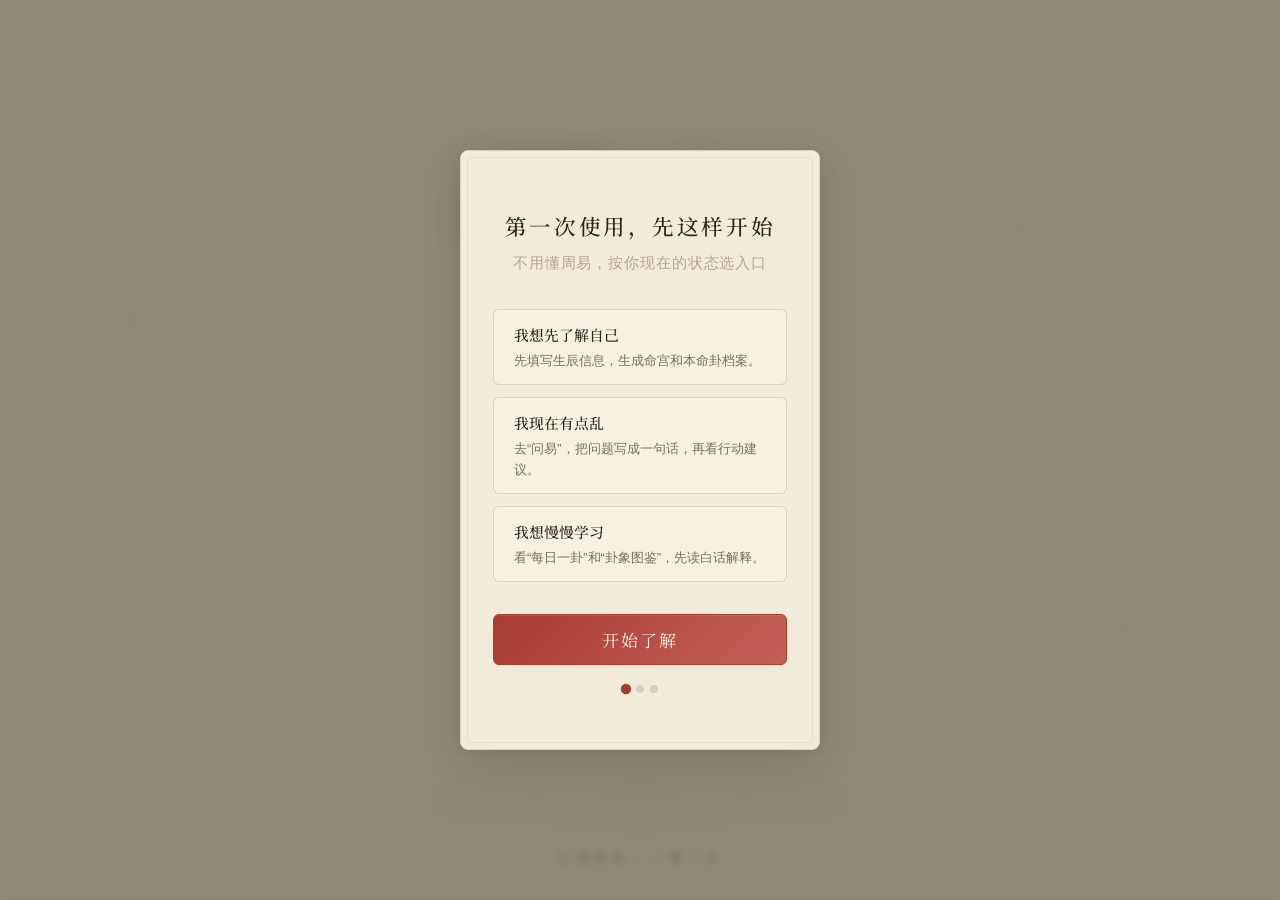
==== commit 52d8d93c: "feat: 收口观心体验并配置 GitHub Pages 部署" ====
--- a/index.html
+++ b/index.html
@@ -120,6 +120,44 @@
   padding:var(--space-xs) var(--space-sm);min-height:44px;transition:color 0.2s;
 }
 .btn-back:hover{color:var(--cinnabar)}
+.page-topbar{
+  width:100%;max-width:560px;display:flex;align-items:center;justify-content:space-between;
+  gap:var(--space-md);padding:var(--space-lg) var(--space-md) var(--space-sm);
+  box-sizing:border-box;
+}
+.page-back-btn{
+  min-width:44px;min-height:44px;display:inline-flex;align-items:center;justify-content:center;
+  gap:4px;background:rgba(248,243,230,0.56);border:1px solid var(--ink-ghost);
+  border-radius:var(--radius-sm);font-family:var(--font-serif);font-size:var(--text-sm);
+  color:var(--ink-light);cursor:pointer;transition:all 0.2s;-webkit-tap-highlight-color:transparent;
+}
+.page-back-btn:hover,.page-back-btn:focus-visible{border-color:var(--ink-light);color:var(--ink-deep);outline:none}
+.page-title-text{
+  flex:1;text-align:center;font-family:var(--font-serif);font-size:var(--text-lg);
+  color:var(--ink-deep);letter-spacing:0.08em;font-weight:500;
+}
+.page-topbar-spacer{width:44px;height:44px;flex-shrink:0}
+.swipe-back-hint{
+  position:fixed;left:12px;top:50%;transform:translateY(-50%);
+  width:3px;height:52px;border-radius:999px;background:rgba(168,60,50,0.18);
+  opacity:0;pointer-events:none;transition:opacity 0.18s;z-index:80;
+}
+.swipe-back-hint.active{opacity:1}
+.onboard-choice-list{
+  display:flex;flex-direction:column;gap:var(--space-sm);margin-top:var(--space-md);
+  text-align:left;
+}
+.onboard-choice{
+  padding:var(--space-sm) var(--space-md);border:1px solid rgba(216,206,188,0.9);
+  border-radius:var(--radius-md);background:rgba(248,243,230,0.86);
+}
+.onboard-choice strong{
+  display:block;font-family:var(--font-serif);font-size:var(--text-sm);
+  color:var(--ink-deep);font-weight:500;margin-bottom:2px;
+}
+.onboard-choice span{
+  display:block;font-size:var(--text-xs);line-height:1.7;color:var(--ink-light);
+}
 
 /* ===== 开屏页 · 水墨风 ===== */
 #splash-screen{text-align:center;background:var(--paper);overflow:hidden}
@@ -520,6 +558,21 @@
   background:rgba(106,142,110,0.08);
 }
 .next-step-btn.is-done strong{color:var(--jade)}
+.result-action-summary{
+  border:1px solid rgba(106,142,110,0.18);border-radius:var(--radius-md);
+  background:rgba(106,142,110,0.07);padding:var(--space-md);margin:var(--space-lg) 0;
+}
+.result-action-summary h4{
+  margin:0 0 var(--space-sm);font-family:var(--font-serif);font-size:var(--text-base);
+  color:var(--jade);letter-spacing:0.08em;
+}
+.result-action-summary p{
+  margin:0;font-size:var(--text-sm);line-height:1.8;color:var(--ink);
+}
+.ai-action-card h4::after{
+  content:'先看建议，再看解释';display:block;margin-top:2px;
+  font-size:var(--text-xs);font-weight:400;color:var(--ink-faint);letter-spacing:0;
+}
 
 /* ===== 首页 · 水墨风增强 ===== */
 #home-screen{background:var(--paper);justify-content:flex-start}
@@ -752,6 +805,35 @@
   color:var(--cinnabar);font-weight:500;letter-spacing:0.1em;margin-bottom:var(--space-sm);
 }
 .div-interpret p{font-size:var(--text-sm);color:var(--ink);line-height:1.9}
+.plain-insight-card{
+  background:linear-gradient(180deg,rgba(248,243,230,0.98),rgba(242,235,217,0.9));
+  border:1px solid rgba(106,142,110,0.22);
+  border-radius:var(--radius-lg);
+  padding:var(--space-lg);
+  margin-bottom:var(--space-lg);
+  text-align:left;
+  box-shadow:var(--shadow-sm);
+}
+.plain-insight-card h4{
+  font-family:var(--font-serif);font-size:var(--text-base);font-weight:600;
+  color:var(--jade);letter-spacing:0.08em;margin-bottom:var(--space-sm);
+}
+.plain-insight-card p{
+  font-family:var(--font-serif);font-size:var(--text-sm);line-height:1.9;color:var(--ink);
+  margin-bottom:var(--space-sm);
+}
+.plain-insight-card p:last-child{margin-bottom:0}
+.plain-insight-card strong{color:var(--ink-deep);font-weight:600}
+.term-grid{
+  display:grid;grid-template-columns:1fr;gap:var(--space-sm);margin-top:var(--space-sm);
+}
+.term-row{
+  padding:var(--space-sm);border-radius:var(--radius-md);
+  background:rgba(248,243,230,0.82);border:1px solid rgba(216,206,188,0.75);
+}
+.term-row strong{display:block;color:var(--ink-deep);font-size:var(--text-sm);margin-bottom:2px}
+.term-row span{display:block;color:var(--ink-light);font-size:var(--text-xs);line-height:1.7}
+.result-action-summary strong{color:var(--ink-deep)}
 /* ===== 分享操作栏 · 古朴风 ===== */
 .share-bar{
   display:flex;gap:var(--space-sm);justify-content:center;
@@ -1038,7 +1120,8 @@
 }
 .bamboo-back-btn{
   position:absolute;top:var(--space-lg);left:var(--space-lg);z-index:10;
-  background:none;border:1px solid var(--ink-ghost);border-radius:var(--radius-sm);
+  min-width:44px;min-height:44px;background:rgba(248,243,230,0.56);
+  border:1px solid var(--ink-ghost);border-radius:var(--radius-sm);
   padding:var(--space-xs) var(--space-md);font-family:var(--font-serif);
   font-size:var(--text-sm);color:var(--ink-light);cursor:pointer;transition:all 0.2s;
   letter-spacing:0.06em;
@@ -1212,17 +1295,29 @@
 .flip-card-overlay{
   position:fixed;inset:0;z-index:1000;
   background:rgba(44,36,24,0.35);
-  display:flex;align-items:center;justify-content:center;
+  display:flex;flex-direction:column;align-items:center;justify-content:center;
+  gap:var(--space-lg);
+  padding:var(--space-xl) var(--space-md);
   animation:fadeIn 0.3s ease;backdrop-filter:blur(4px);
 }
-.flip-card-container{perspective:1200px;width:min(320px,82vw);height:min(440px,68vh)}
+.flip-card-container{
+  perspective:1200px;
+  width:min(320px,82vw);
+  height:min(440px,68vh);
+  display:grid;place-items:center;
+  flex:0 0 auto;
+}
 .flip-card{
   width:100%;height:100%;position:relative;
   transform-style:preserve-3d;transition:transform 0.8s cubic-bezier(0.4,0,0.2,1);
+  transform-origin:center center;
 }
 .flip-card.flipped{transform:rotateY(180deg)}
 .flip-card-face{
-  position:absolute;inset:0;backface-visibility:hidden;
+  position:absolute;inset:0;width:100%;height:100%;
+  box-sizing:border-box;
+  backface-visibility:hidden;-webkit-backface-visibility:hidden;
+  transform-style:preserve-3d;
   border-radius:var(--radius-md);
   box-shadow:0 4px 20px rgba(44,36,24,0.12),0 1px 3px rgba(44,36,24,0.06);
 }
@@ -1307,10 +1402,11 @@
 .flip-tap-hint{
   color:var(--paper-light);font-family:var(--font-serif);
   font-size:var(--text-sm);letter-spacing:0.12em;
-  margin-top:var(--space-lg);animation:pulse 2s ease-in-out infinite;
-  position:absolute;bottom:var(--space-2xl);left:50%;transform:translateX(-50%);
+  min-height:1.5em;margin-top:0;animation:pulse 2s ease-in-out infinite;
+  position:static;transform:none;
   white-space:nowrap;text-shadow:0 1px 4px rgba(44,36,24,0.3);
-  transition:opacity 0.4s;
+  transition:opacity 0.25s var(--ease-ink);
+  flex:0 0 auto;
 }
 .flip-close-btn{
   position:absolute;top:var(--space-lg);right:var(--space-lg);
@@ -1915,6 +2011,11 @@
 
 <!-- ===== 结果页 ===== -->
 <div id="result-screen" class="screen scrollable">
+  <div class="page-topbar">
+    <button class="page-back-btn" onclick="goBack('birthday')" aria-label="返回上一页">&#8592; 返回</button>
+    <div class="page-title-text">命理档案</div>
+    <div class="page-topbar-spacer"></div>
+  </div>
   <div class="result-inner">
     <h2 class="result-title">您的命理档案</h2>
     <div class="hexagram-show">
@@ -1928,12 +2029,24 @@
       <div class="info-row"><span class="info-label">流年宫</span><span class="info-value" id="info-liunian"></span></div>
     </div>
     <div class="tags-row" id="tags-row"></div>
+    <div class="plain-insight-card">
+      <h4>先用白话看懂自己</h4>
+      <p id="profile-plain-text"></p>
+      <div class="term-grid" id="profile-term-grid"></div>
+    </div>
+    <div class="plain-insight-card">
+      <h4>本命卦详细解读</h4>
+      <p id="profile-bengua-relation"></p>
+      <p id="profile-bengua-plain"></p>
+      <p id="profile-bengua-classic"></p>
+      <p id="profile-bengua-advice"></p>
+    </div>
     <p class="desc-text" id="desc-text"></p>
     <div class="disclaimer-card" style="text-align:left">
       <h4>结果说明</h4>
       <p>以下内容用于帮助你从传统文化视角理解个人特质与节奏变化，请把它当作启发式参考，而不是绝对判断依据。</p>
     </div>
-    <button class="btn btn-primary" onclick="goTo('home')">查看完整功能</button>
+    <button class="btn btn-primary" onclick="goTo('home')">进入主功能</button>
   </div>
 </div>
 
@@ -2045,14 +2158,14 @@
       <p id="daily-advice"></p>
     </div>
     <div style="display:flex;gap:var(--space-md);justify-content:center;margin-top:var(--space-lg)">
-      <button class="btn btn-outline" onclick="goTo('home')">&larr; 返回首页</button>
+      <button class="btn btn-outline" onclick="goBack()">&larr; 返回上一页</button>
     </div>
   </div>
 </div>
 
 <!-- ===== 摇签页 ===== -->
 <div id="bamboo-screen" class="screen">
-  <button class="bamboo-back-btn" onclick="goTo('home')">&#8592; 返回</button>
+  <button class="bamboo-back-btn" onclick="goBack()">&#8592; 返回</button>
   <div class="shake-scene">
     <!-- 装饰性圆环 -->
     <div class="shake-deco-ring" id="deco-ring"></div>
@@ -2100,6 +2213,11 @@
 
 <!-- ===== 占卦结果页 ===== -->
 <div id="divination-screen" class="screen scrollable">
+  <div class="page-topbar">
+    <button class="page-back-btn" onclick="goBack()" aria-label="返回上一页">&#8592; 返回</button>
+    <div class="page-title-text">占卦结果</div>
+    <div class="page-topbar-spacer"></div>
+  </div>
   <div class="div-inner">
     <h2 class="result-title" id="div-title">占卦结果</h2>
     <div class="div-question" id="div-question" style="display:none"></div>
@@ -2125,6 +2243,15 @@
     <div class="div-interpret" id="div-summary">
       <h4>三句话总结</h4>
       <p id="div-summary-text"></p>
+    </div>
+    <div class="plain-insight-card" id="div-plain-card">
+      <h4>先用白话看懂</h4>
+      <p id="div-plain-core"></p>
+      <div class="term-grid" id="div-term-grid"></div>
+    </div>
+    <div class="result-action-summary">
+      <h4>先做这一件事</h4>
+      <p id="result-action-tip">先把今天最在意的问题写成一句话，等情绪稳定后再决定下一步。</p>
     </div>
     <div class="div-interpret" id="div-interpret">
       <h4>卦辞</h4>
@@ -2159,8 +2286,8 @@
       <div id="ai-action-card" class="div-interpret ai-action-card" style="display:none">
         <h4>&#10024; 行动卡</h4>
         <div class="ai-action-grid">
-          <div class="ai-action-item"><span class="ai-action-label">整体寓意</span><span class="ai-action-value" id="ai-overall"></span></div>
-          <div class="ai-action-item"><span class="ai-action-label">当前形势</span><span class="ai-action-value" id="ai-current"></span></div>
+          <div class="ai-action-item"><span class="ai-action-label">一句结论</span><span class="ai-action-value" id="ai-overall"></span></div>
+          <div class="ai-action-item"><span class="ai-action-label">当前提醒</span><span class="ai-action-value" id="ai-current"></span></div>
           <div class="ai-action-item"><span class="ai-action-label">建议行动</span><span class="ai-action-value" id="ai-action"></span></div>
           <div class="ai-action-item"><span class="ai-action-label">今日避免</span><span class="ai-action-value" id="ai-avoid"></span></div>
           <div class="ai-action-item"><span class="ai-action-label">一句提醒</span><span class="ai-action-value" id="ai-reminder"></span></div>
@@ -2180,15 +2307,15 @@
       <div class="next-steps-list">
         <button class="next-step-btn" id="favorite-result-btn" onclick="favoriteCurrentResult()" aria-pressed="false">
           <strong>收藏这次卦象</strong>
-          <span>把这次启示留在历史记录里，之后回看更方便。</span>
+          <span>先留住今天的提醒，之后回看自己有没有变化。</span>
         </button>
         <button class="next-step-btn" onclick="showDailyHex()">
           <strong>去读今日一卦</strong>
-          <span>把这次问题延展到每天的固定学习与打卡节奏。</span>
+          <span>用今天的一卦做一个更轻的日常提醒。</span>
         </button>
-        <button class="next-step-btn" onclick="showEncyclopedia()">
-          <strong>查看相关卦象图鉴</strong>
-          <span>从卦辞、关键词和上下卦结构继续深入理解这次结果。</span>
+        <button class="next-step-btn" onclick="openCurrentHexInEncyclopedia()">
+          <strong>深入学习此卦</strong>
+          <span>进入图鉴查看卦辞、象辞、上下卦结构和关键词。</span>
         </button>
       </div>
     </div>
@@ -2208,7 +2335,6 @@
       </button>
     </div>
     <div class="div-btn-row">
-      <button class="btn btn-outline" onclick="goTo('home')">返回首页</button>
       <button class="btn btn-primary" onclick="doQuestionHex()">再问一卦</button>
     </div>
   </div>
@@ -2218,7 +2344,7 @@
 <div id="history-screen" class="screen scrollable">
   <div class="history-inner">
     <div class="daily-nav">
-      <button class="daily-nav-btn" onclick="goTo('home')">&larr; 返回首页</button>
+      <button class="daily-nav-btn" onclick="goBack()">&larr; 返回</button>
       <span style="font-family:var(--font-serif);color:var(--ink-deep);letter-spacing:0.1em;font-size:var(--text-lg)">占卦历史</span>
       <span></span>
     </div>
@@ -2245,7 +2371,7 @@
 <div id="encyclopedia-screen" class="screen scrollable">
   <div class="enc-header">
     <div class="enc-header-top">
-      <button class="enc-back-btn" onclick="goTo('home')">&larr; 返回</button>
+      <button class="enc-back-btn" onclick="goBack()">&larr; 返回</button>
     </div>
     <div class="enc-header-title">
       <h2>周易六十四卦</h2>
@@ -3029,7 +3155,7 @@
 /* ===== 以事问卦 · 梅花易数 + 竹筒摇签（升级版） ===== */
 /* ===== IndexedDB 持久化占卜记录 ===== */
 const DB_NAME = 'GuanXinDivination';
-const DB_VERSION = 1;
+const DB_VERSION = 2;
 const STORE_NAME = 'records';
 
 function openDB(){
@@ -3040,6 +3166,11 @@
       if(!db.objectStoreNames.contains(STORE_NAME)){
         const store = db.createObjectStore(STORE_NAME, {keyPath:'date'});
         store.createIndex('timestamp','timestamp');
+        store.createIndex('day','day');
+      } else {
+        const store = e.target.transaction.objectStore(STORE_NAME);
+        if(!store.indexNames.contains('timestamp')) store.createIndex('timestamp','timestamp');
+        if(!store.indexNames.contains('day')) store.createIndex('day','day');
       }
     };
     req.onsuccess = ()=> resolve(req.result);
@@ -3061,8 +3192,35 @@
   try{
     const db = await openDB();
     const tx = db.transaction(STORE_NAME,'readonly');
-    const req = tx.objectStore(STORE_NAME).get(dateStr);
-    return new Promise((res,rej)=>{ req.onsuccess=()=>res(normalizeRecord(req.result||null)); req.onerror=rej; });
+    const store = tx.objectStore(STORE_NAME);
+    const req = store.get(dateStr);
+    return new Promise((res,rej)=>{
+      req.onsuccess=()=>{
+        if(req.result){ res(normalizeRecord(req.result)); return; }
+        if(store.indexNames.contains('day')){
+          const idxReq = store.index('day').get(dateStr);
+          idxReq.onsuccess=()=>res(normalizeRecord(idxReq.result||null));
+          idxReq.onerror=rej;
+        } else {
+          res(null);
+        }
+      };
+      req.onerror=rej;
+    });
+  }catch(e){ return null; }
+}
+
+async function loadDivRecordByKey(recordKey){
+  if(!recordKey) return null;
+  try{
+    const db = await openDB();
+    const tx = db.transaction(STORE_NAME,'readonly');
+    const store = tx.objectStore(STORE_NAME);
+    const req = store.get(recordKey);
+    return new Promise((res,rej)=>{
+      req.onsuccess=()=>res(normalizeRecord(req.result||null));
+      req.onerror=rej;
+    });
   }catch(e){ return null; }
 }
 
@@ -3097,6 +3255,9 @@
 function normalizeRecord(record){
   if(!record) return record;
   if(!record.timestamp) record.timestamp = Date.now();
+  if(!record.id) record.id = record.date || ('rec_'+record.timestamp);
+  if(!record.date) record.date = record.id;
+  if(!record.day) record.day = isGeneratedRecordKey(record.date) ? formatRecordDay(record.timestamp) : record.date;
   var theme = getThemeInfo(record);
   record.themeKey = theme.key;
   record.themeLabel = theme.label;
@@ -3105,6 +3266,20 @@
   return record;
 }
 
+function isGeneratedRecordKey(value){
+  return /^(mei|num|rec)_\d+_/.test(String(value || ''));
+}
+
+function formatRecordDay(timestamp){
+  var d = new Date(timestamp || Date.now());
+  if(isNaN(d.getTime())) d = new Date();
+  return d.toDateString();
+}
+
+function createRecordId(prefix){
+  return (prefix || 'rec') + '_' + Date.now() + '_' + Math.random().toString(36).slice(2,8);
+}
+
 function formatRecordDate(record){
   if(!record) return '';
   var ts = record.timestamp || Date.now();
@@ -3120,7 +3295,7 @@
 }
 
 async function markRecordReviewed(dateKey){
-  var record = await loadDivRecord(dateKey);
+  var record = await loadDivRecordByKey(dateKey);
   if(!record) return;
   record.reviewedAt = Date.now();
   await saveDivRecord(record);
@@ -3140,7 +3315,7 @@
     _homeReviewDateKey = null;
     return;
   }
-  _homeReviewDateKey = candidate.date;
+  _homeReviewDateKey = candidate.id || candidate.date;
   document.getElementById('home-review-meta').textContent = formatRecordDate(candidate)+' · '+getThemeInfo(candidate).label;
   document.getElementById('home-review-question').textContent = candidate.question ? ('“'+candidate.question+'”') : ('第'+candidate.result.id+'卦 '+candidate.result.name);
   document.getElementById('home-review-insight').textContent = generateReviewInsight(candidate);
@@ -3149,12 +3324,12 @@
 
 async function openSevenDayReview(){
   if(!_homeReviewDateKey){ showHistory(); return; }
-  var record = await loadDivRecord(_homeReviewDateKey);
+  var record = await loadDivRecordByKey(_homeReviewDateKey);
   if(!record) return;
-  await markRecordReviewed(record.date);
+  await markRecordReviewed(record.id || record.date);
   lastDivResult = record.result;
   lastDivQuestion = record.question;
-  lastDivDate = record.date;
+  lastDivDate = record.id || record.date;
   showDivResult(record.result, record.question, '七日回看 · '+formatRecordDate(record));
   restoreAIContent(record);
   updateHomeReviewCard();
@@ -3383,28 +3558,6 @@
 let mindMoment = 0;
 
 async function doQuestionHex(){
-  /* 一事一占：同日不可重复 */
-  const today = new Date().toDateString();
-
-  /* 先从 IndexedDB 检查今日是否已有记录 */
-  if(!lastDivDate || lastDivDate !== today){
-    const record = await loadDivRecord(today);
-    if(record){
-      lastDivDate = record.date;
-      lastDivResult = record.result;
-      lastDivQuestion = record.question;
-    }
-  }
-
-  if(lastDivDate === today){
-    showConfirmAssy(
-      '今日已占',
-      '一事一占，多卜不准。诚心正意方得真卦，反复占卜则卦象不灵。是否查看今日所占？',
-      (ok)=>{ if(ok) showDivResult(lastDivResult, lastDivQuestion, '今日已占 · 梅花易数'); }
-    );
-    return;
-  }
-
   /* 弹出问题输入弹窗 */
   const overlay = document.getElementById('question-modal-overlay');
   const input = document.getElementById('question-input');
@@ -3430,15 +3583,15 @@
   overlay.classList.remove('active');
   const q = (text||'').trim() || null;
 
-  const today = new Date().toDateString();
+  const dateKey = createRecordId('mei');
   /* 进入竹筒页面，等待用户摇签 */
   runBambooAnim(async ()=>{
     const result = calcMeiHuaHex();
-    lastDivDate = today;
+    lastDivDate = dateKey;
     lastDivResult = result;
     lastDivQuestion = q;
     /* 保存到 IndexedDB */
-    await saveDivRecord({date:today, result:result, question:q, timestamp:Date.now()});
+    await saveDivRecord({id:dateKey, date:dateKey, day:new Date().toDateString(), result:result, question:q, timestamp:Date.now()});
     /* 先弹出翻转卡片，再显示完整结果 */
     showFlipCard(result);
   });
@@ -3521,6 +3674,12 @@
             '变卦：第'+bianHid+'卦 '+bianHex.name+'（'+LUO[bianUpN].name+'上'+LUO[bianLoN].name+'下）\n\n' +
             '一事一占，多卜不准，诚心方得真卦'
   };
+}
+
+function updateResultActionTip(text){
+  var tipEl = document.getElementById('result-action-tip');
+  if(!tipEl) return;
+  tipEl.innerHTML = text ? '<strong>可执行动作：</strong>' + text : '<strong>可执行动作：</strong>先把今天最在意的问题写成一句话，等情绪稳定后再决定下一步。';
 }
 
 function showDivResult(hex, question, title){
@@ -3565,9 +3724,25 @@
         '<span class="summary-line"><span class="summary-label">\u3010\u5366\u610F\u3011</span>' + summary.s1 + '</span>' +
         '<span class="summary-line"><span class="summary-label">\u3010\u5EFA\u8BAE\u3011</span>' + summary.s2 + '</span>' +
         '<span class="summary-line"><span class="summary-label">\u3010\u8B66\u793A\u3011</span>' + summary.s3 + '</span>';
+      updateResultActionTip(summary.s2);
       summaryEl.style.display = '';
-    }catch(e){ summaryEl.style.display = 'none'; }
-  }
+    }catch(e){
+      summaryEl.style.display = 'none';
+      updateResultActionTip('');
+    }
+  }
+
+  var plain = getHexPlainInsight(hex);
+  var plainCoreEl = document.getElementById('div-plain-core');
+  if(plainCoreEl){
+    plainCoreEl.innerHTML = '<strong>这是什么意思：</strong>' + plain.core;
+  }
+  renderTermGrid('div-term-grid', [
+    {name:'上卦 / 下卦', text:'上卦像外部环境或显性的状态，下卦像内在基础或真正承托你的东西。'},
+    {name:'动爻', text:plain.yao},
+    {name:'互卦', text:plain.hu},
+    {name:'变卦', text:plain.bian}
+  ]);
 
   /* 显示动爻爻辞 */
   const yaoData = YAO_CI[hex.id];
@@ -3634,15 +3809,64 @@
 }
 
 /* ===== 页面导航 ===== */
-function goTo(page){
+let currentPage = 'splash';
+let navStack = [];
+const PAGE_MAP = {splash:'splash-screen',birthday:'birthday-screen',loading:'loading-screen',
+  result:'result-screen',home:'home-screen',divination:'divination-screen',
+  daily:'daily-screen',bamboo:'bamboo-screen',history:'history-screen',
+  bazhai:'bazhai-screen',
+  encyclopedia:'encyclopedia-screen'};
+const SWIPE_BACK_PAGES = new Set(['daily','bamboo','divination','history','bazhai','encyclopedia']);
+
+function goTo(page, options){
+  options = options || {};
+  if(!PAGE_MAP[page]) return;
+  if(page === currentPage && !options.force) return;
+  if(!options.replace && currentPage && PAGE_MAP[currentPage]){
+    navStack.push(currentPage);
+    if(navStack.length > 20) navStack.shift();
+  }
   document.querySelectorAll('.screen').forEach(s=>s.classList.remove('active'));
-  const map={splash:'splash-screen',birthday:'birthday-screen',loading:'loading-screen',
-    result:'result-screen',home:'home-screen',divination:'divination-screen',
-    daily:'daily-screen',bamboo:'bamboo-screen',history:'history-screen',
-    bazhai:'bazhai-screen',
-    encyclopedia:'encyclopedia-screen'};
-  const el=document.getElementById(map[page]);
-  if(el){el.classList.add('active');window.scrollTo(0,0);}
+  const el=document.getElementById(PAGE_MAP[page]);
+  if(el){el.classList.add('active');currentPage=page;window.scrollTo(0,0);}
+}
+
+function goBack(fallback){
+  var target = navStack.pop() || fallback || 'home';
+  if(target === currentPage) target = navStack.pop() || fallback || 'home';
+  goTo(target, {replace:true});
+}
+
+function initSwipeBack(){
+  var startX=0,startY=0,startTime=0,tracking=false;
+  var hint=document.createElement('div');
+  hint.className='swipe-back-hint';
+  document.body.appendChild(hint);
+  document.addEventListener('touchstart',function(e){
+    if(!SWIPE_BACK_PAGES.has(currentPage) || !e.touches || e.touches.length!==1) return;
+    var touch=e.touches[0];
+    if(touch.clientX > 32) return;
+    startX=touch.clientX;startY=touch.clientY;startTime=Date.now();tracking=true;
+  },{passive:true});
+  document.addEventListener('touchmove',function(e){
+    if(!tracking || !e.touches || e.touches.length!==1) return;
+    var touch=e.touches[0];
+    if(touch.clientX-startX > 36 && Math.abs(touch.clientY-startY) < 44){
+      hint.classList.add('active');
+    }
+  },{passive:true});
+  document.addEventListener('touchend',function(e){
+    if(!tracking) return;
+    hint.classList.remove('active');
+    tracking=false;
+    var touch=e.changedTouches && e.changedTouches[0];
+    if(!touch) return;
+    var dx=touch.clientX-startX;
+    var dy=Math.abs(touch.clientY-startY);
+    if(dx > 86 && dy < 56 && Date.now()-startTime < 700){
+      goBack();
+    }
+  },{passive:true});
 }
 
 function startPrimaryJourney(){
@@ -3654,6 +3878,7 @@
 
 /* ===== 性别选择 ===== */
 document.addEventListener('DOMContentLoaded',()=>{
+  initSwipeBack();
   const gr=document.getElementById('gender-row');
   if(gr){
     gr.querySelectorAll('.gender-card').forEach(opt=>{
@@ -3699,7 +3924,7 @@
   const gender=g?g.value:'male';
   // Save birth info for Ba Zhai and other features
   localStorage.setItem('guanxin_birth', JSON.stringify({y,m,d,h,gender}));
-  goTo('loading');
+  goTo('loading', {replace:true});
   await animateLoading();
   const bmg=calcBenMingGua(y,m,d,h);
   const mg=calcMingGong(y,gender);
@@ -3732,14 +3957,29 @@
   const tr=document.getElementById('tags-row');tr.innerHTML='';
   mg.kw.forEach(k=>{const t=document.createElement('span');t.className='tag tag-red';t.textContent=k;tr.appendChild(t);});
   const tg=document.createElement('span');tg.className='tag tag-gold';tg.textContent=bmg.up.nat+'·'+bmg.lo.nat;tr.appendChild(tg);
+  var profilePlain = getProfilePlainInsight(bmg, mg, ln);
+  var profilePlainEl = document.getElementById('profile-plain-text');
+  if(profilePlainEl){
+    profilePlainEl.innerHTML = '<strong>这是什么意思：</strong>' + profilePlain.text + '<br><strong>今天可用的建议：</strong>' + profilePlain.advice;
+  }
+  renderTermGrid('profile-term-grid', profilePlain.terms);
+  var benInsight = getBenMingGuaInsight(bmg);
+  var benRelationEl = document.getElementById('profile-bengua-relation');
+  if(benRelationEl) benRelationEl.innerHTML = '<strong>它从哪里来：</strong>' + benInsight.relation;
+  var benPlainEl = document.getElementById('profile-bengua-plain');
+  if(benPlainEl) benPlainEl.innerHTML = '<strong>它在提醒什么：</strong>' + benInsight.plain;
+  var benClassicEl = document.getElementById('profile-bengua-classic');
+  if(benClassicEl) benClassicEl.innerHTML = '<strong>传统文本：</strong>' + [benInsight.classical, benInsight.xiang].filter(Boolean).join('<br>');
+  var benAdviceEl = document.getElementById('profile-bengua-advice');
+  if(benAdviceEl) benAdviceEl.innerHTML = '<strong>怎么用到生活里：</strong>' + benInsight.advice;
   document.getElementById('desc-text').textContent=mg.desc+'\n\n'+ln.desc;
-  goTo('result');
+  goTo('result', {replace:true});
 }
 
 async function favoriteCurrentResult(){
   if(!lastDivResult || !lastDivDate){ showToast('当前暂无可收藏的卦象'); return; }
   try{
-    var record = await loadDivRecord(lastDivDate);
+    var record = await loadDivRecordByKey(lastDivDate);
     if(!record){ showToast('未找到对应记录'); return; }
     var alreadyFav = !!(record.favorite || record.fav);
     record.favorite = true;
@@ -3792,110 +4032,72 @@
   const ctx = canvas.getContext('2d');
   const W = 750, H = 1060;
   canvas.width = W; canvas.height = H;
-
-  /* 旧绢纸底色 */
+  var plain = getHexPlainInsight(hex);
+  var action = getActionAdvice(hex);
+
+  /* 宣纸底色 */
   const bgGrad = ctx.createLinearGradient(0,0,0,H);
-  bgGrad.addColorStop(0,'#F2EBD9');
-  bgGrad.addColorStop(0.5,'#F2EBD9');
-  bgGrad.addColorStop(1,'#EDE6D3');
+  bgGrad.addColorStop(0,'#F8F3E6');
+  bgGrad.addColorStop(0.55,'#F2EBD9');
+  bgGrad.addColorStop(1,'#E5DCC8');
   ctx.fillStyle = bgGrad;
   ctx.fillRect(0,0,W,H);
 
-  /* 淡墨晕染（顶部） */
-  const inkTop = ctx.createRadialGradient(W*0.3,40,10,W*0.3,40,200);
-  inkTop.addColorStop(0,'rgba(44,36,24,0.04)');
+  /* 视觉重心：左上墨晕 + 右下朱砂 */
+  const inkTop = ctx.createRadialGradient(110,70,20,110,70,260);
+  inkTop.addColorStop(0,'rgba(44,36,24,0.12)');
   inkTop.addColorStop(1,'transparent');
   ctx.fillStyle = inkTop;
-  ctx.fillRect(0,0,W,200);
-
-  /* 淡墨晕染（右下角） */
-  const inkBot = ctx.createRadialGradient(W*0.8,H-60,10,W*0.8,H-60,180);
-  inkBot.addColorStop(0,'rgba(44,36,24,0.03)');
-  inkBot.addColorStop(1,'transparent');
-  ctx.fillStyle = inkBot;
-  ctx.fillRect(W*0.5,H-250,W*0.5,250);
-
-  /* 回纹边框（简洁版） */
-  ctx.strokeStyle = '#D8CEBC';
+  ctx.fillRect(0,0,W,300);
+
+  const redWash = ctx.createRadialGradient(W-80,H-120,20,W-80,H-120,260);
+  redWash.addColorStop(0,'rgba(168,60,50,0.13)');
+  redWash.addColorStop(1,'transparent');
+  ctx.fillStyle = redWash;
+  ctx.fillRect(W-360,H-420,360,420);
+
+  ctx.strokeStyle = 'rgba(44,36,24,0.18)';
   ctx.lineWidth = 1;
-  ctx.strokeRect(28,28,W-56,H-56);
-  /* 内框 */
-  ctx.strokeStyle = 'rgba(176,164,142,0.3)';
-  ctx.strokeRect(36,36,W-72,H-72);
-
-  /* 四角回纹装饰 */
-  const cornerSize = 20;
-  const corners = [[40,40],[W-40,40],[40,H-40],[W-40,H-40]];
-  ctx.strokeStyle = '#D8CEBC';
-  ctx.lineWidth = 1.5;
-  for(const [cx,cy] of corners){
-    const dx = cx < W/2 ? 1 : -1;
-    const dy = cy < H/2 ? 1 : -1;
-    ctx.beginPath();
-    ctx.moveTo(cx, cy);
-    ctx.lineTo(cx + cornerSize*dx, cy);
-    ctx.moveTo(cx, cy);
-    ctx.lineTo(cx, cy + cornerSize*dy);
-    ctx.moveTo(cx + 4*dx, cy + 4*dy);
-    ctx.lineTo(cx + (cornerSize-4)*dx, cy + 4*dy);
-    ctx.moveTo(cx + 4*dx, cy + 4*dy);
-    ctx.lineTo(cx + 4*dx, cy + (cornerSize-4)*dy);
-    ctx.stroke();
-  }
-
-  /* 顶部朱砂线 */
-  const cinnGrad = ctx.createLinearGradient(W*0.3,0,W*0.7,0);
-  cinnGrad.addColorStop(0,'transparent');
-  cinnGrad.addColorStop(0.3,'rgba(168,60,50,0.4)');
-  cinnGrad.addColorStop(0.5,'rgba(168,60,50,0.5)');
-  cinnGrad.addColorStop(0.7,'rgba(168,60,50,0.4)');
-  cinnGrad.addColorStop(1,'transparent');
-  ctx.fillStyle = cinnGrad;
-  ctx.fillRect(0,32,W,2);
-
-  /* 品牌名 */
+  ctx.strokeRect(34,34,W-68,H-68);
+  ctx.strokeStyle = 'rgba(168,60,50,0.32)';
+  ctx.lineWidth = 3;
+  ctx.beginPath();
+  ctx.moveTo(54,54); ctx.lineTo(190,54);
+  ctx.moveTo(54,54); ctx.lineTo(54,190);
+  ctx.moveTo(W-54,H-54); ctx.lineTo(W-190,H-54);
+  ctx.moveTo(W-54,H-54); ctx.lineTo(W-54,H-190);
+  ctx.stroke();
+
+  /* 品牌与主题 */
   ctx.fillStyle = '#2C2418';
   ctx.font = '500 34px "Noto Serif SC","STSong","SimSun",serif';
-  ctx.textAlign = 'center';
-  ctx.fillText('观  心', W/2, 82);
-
-  /* 副标题 */
-  ctx.fillStyle = '#B0A48E';
-  ctx.font = '300 15px "Noto Serif SC","STSong",serif';
-  ctx.fillText('周 易 梅 花 易 数', W/2, 108);
-
-  /* 水墨分隔线 */
-  const divGrad = ctx.createLinearGradient(120,0,W-120,0);
-  divGrad.addColorStop(0,'transparent');
-  divGrad.addColorStop(0.2,'rgba(176,164,142,0.5)');
-  divGrad.addColorStop(0.5,'rgba(176,164,142,0.6)');
-  divGrad.addColorStop(0.8,'rgba(176,164,142,0.5)');
-  divGrad.addColorStop(1,'transparent');
-  ctx.fillStyle = divGrad;
-  ctx.fillRect(120,125,W-240,1);
+  ctx.textAlign = 'left';
+  ctx.fillText('观心', 70, 95);
+  ctx.fillStyle = '#7A6E5C';
+  ctx.font = '300 18px "Noto Serif SC","STSong",serif';
+  ctx.fillText('把卦象变成今天能做的一件事', 70, 126);
 
   /* 卦名 */
   ctx.fillStyle = '#A83C32';
-  ctx.font = '600 46px "Noto Serif SC","STSong","SimSun",serif';
-  ctx.fillText('第'+hex.id+'卦  '+hex.name, W/2, 188);
+  ctx.font = '600 56px "Noto Serif SC","STSong","SimSun",serif';
+  ctx.fillText('第'+hex.id+'卦  '+hex.name, 70, 218);
 
   /* 上下卦标签 */
-  ctx.font = '400 18px "Noto Serif SC","STSong",serif';
+  ctx.font = '400 20px "Noto Serif SC","STSong",serif';
   ctx.fillStyle = '#7A6E5C';
   const tagText = '上'+hex.up.name+hex.up.sym+' · 下'+hex.lo.name+hex.lo.sym+' · 动爻第'+hex.yao+'爻';
-  ctx.fillText(tagText, W/2, 224);
-
-  /* 绘制卦象六爻（古朴风） */
+  ctx.fillText(tagText, 72, 258);
+
+  /* 绘制卦象六爻 */
   const triLines = {6:[1,1,1],2:[0,0,0],1:[0,1,0],9:[1,0,1],8:[0,0,1],7:[1,1,0],3:[1,0,0],4:[0,1,1]};
   const upL = triLines[hex.upN]||[1,1,1], loL = triLines[hex.loN]||[1,1,1];
   const all = [...loL,...upL].reverse();
-  const lineX = W/2 - 90, lineW = 180, lineH = 12, gap = 10;
-  const startY = 258;
+  const lineX = W-260, lineW = 170, lineH = 14, gap = 12;
+  const startY = 150;
 
   for(let i=0;i<6;i++){
     const y = startY + i*(lineH+gap);
     if(i===3){
-      /* 上下卦分隔（水墨渐隐线） */
       const sepGrad = ctx.createLinearGradient(lineX+30,0,lineX+lineW-30,0);
       sepGrad.addColorStop(0,'transparent');
       sepGrad.addColorStop(0.3,'rgba(176,164,142,0.4)');
@@ -3904,12 +4106,7 @@
       ctx.fillStyle = sepGrad;
       ctx.fillRect(lineX+30, y-gap/2, lineW-60, 1);
     }
-    /* 上卦用朱砂色，下卦用墨色 */
-    if(i < 3){
-      ctx.fillStyle = 'rgba(168,60,50,0.65)';
-    } else {
-      ctx.fillStyle = '#4A3F30';
-    }
+    ctx.fillStyle = i < 3 ? 'rgba(168,60,50,0.78)' : '#4A3F30';
     if(all[i]===1){
       /* 阳爻 */
       ctx.fillRect(lineX, y, lineW, lineH);
@@ -3920,40 +4117,40 @@
     }
   }
 
-  /* 问题文本 */
-  let curY = startY + 6*(lineH+gap) + 25;
+  let curY = 330;
   if(lastDivQuestion){
     ctx.fillStyle = '#A83C32';
-    ctx.font = 'italic 17px "Noto Serif SC","STSong",serif';
-    ctx.textAlign = 'center';
-    ctx.fillText('\u201C'+truncateText(lastDivQuestion, 28)+'\u201D', W/2, curY);
-    curY += 35;
-  }
-
-  /* 水墨分隔线 */
-  ctx.fillStyle = divGrad;
-  ctx.fillRect(120,curY-8,W-240,1);
-  curY += 20;
-
-  /* 卦辞 */
+    ctx.font = 'italic 22px "Noto Serif SC","STSong",serif';
+    ctx.textAlign = 'left';
+    const qLines = wrapText(ctx, '“'+lastDivQuestion+'”', W-140, 22);
+    for(const ln of qLines.slice(0,2)){ ctx.fillText(ln, 70, curY); curY += 34; }
+    curY += 18;
+  }
+
+  /* 白话启发 */
   ctx.fillStyle = '#2C2418';
-  ctx.font = '400 19px "Noto Serif SC","STSong",serif';
+  ctx.font = '600 24px "Noto Serif SC","STSong",serif';
   ctx.textAlign = 'left';
-  const guaci = hex.info.c || '卦辞暂无';
-  const guaciLines = wrapText(ctx, '卦辞  '+guaci, W-120, 19);
-  for(const ln of guaciLines.slice(0,5)){
-    ctx.fillText(ln, 60, curY);
-    curY += 30;
-  }
-  curY += 12;
-
-  /* 启示 */
+  ctx.fillText('白话启发', 70, curY);
+  curY += 42;
+  ctx.font = '400 22px "Noto Serif SC","STSong",serif';
+  const plainLines = wrapText(ctx, plain.core, W-140, 22);
+  for(const ln of plainLines.slice(0,5)){
+    ctx.fillText(ln, 70, curY);
+    curY += 36;
+  }
+  curY += 22;
+
+  /* 行动 */
   ctx.fillStyle = '#6A8E6E';
-  const advice = hex.info.a || '静心体悟卦象之意';
-  const adviceLines = wrapText(ctx, '启示  '+advice, W-120, 19);
-  for(const ln of adviceLines.slice(0,4)){
-    ctx.fillText(ln, 60, curY);
-    curY += 30;
+  ctx.font = '600 24px "Noto Serif SC","STSong",serif';
+  ctx.fillText('今天先做这一件事', 70, curY);
+  curY += 42;
+  ctx.font = '400 22px "Noto Serif SC","STSong",serif';
+  const actionLines = wrapText(ctx, action, W-140, 22);
+  for(const ln of actionLines.slice(0,4)){
+    ctx.fillText(ln, 70, curY);
+    curY += 36;
   }
 
   /* 底部信息 */
@@ -3962,21 +4159,17 @@
   ctx.font = '300 14px "Noto Serif SC","STSong",serif';
   const now = new Date();
   const dateStr = now.getFullYear()+'年'+(now.getMonth()+1)+'月'+now.getDate()+'日';
-  ctx.fillText(dateStr+' · 梅花易数', W/2, H-90);
-
-  /* 品牌标语（助力传播） */
+  ctx.fillText(dateStr+' · 文化启发，不替代现实判断', W/2, H-92);
+
+  /* 品牌标语 */
   ctx.fillStyle = '#A83C32';
   ctx.font = '400 14px "Noto Serif SC","STSong",serif';
-  ctx.fillText('观心 · 以易观心 · 明悟自性', W/2, H-65);
+  ctx.fillText('观心 · 以易观心，把领悟落到生活', W/2, H-66);
 
   /* 扫码体验提示 */
   ctx.fillStyle = '#B0A48E';
   ctx.font = '300 12px "Noto Serif SC","STSong",serif';
   ctx.fillText('guanxin-1uu.pages.dev', W/2, H-45);
-
-  /* 底部朱砂线 */
-  ctx.fillStyle = cinnGrad;
-  ctx.fillRect(0,H-34,W,2);
 
   /* 显示预览弹窗 */
   document.getElementById('share-card-overlay').classList.add('active');
@@ -4025,19 +4218,7 @@
   const hex = lastDivResult;
   if(!hex){ showToast('暂无卦象可复制'); return; }
 
-  let text = '【观心 · 梅花易数】\n';
-  text += '第'+hex.id+'卦 '+hex.name+'\n';
-  text += '上'+hex.up.name+hex.up.sym+' · 下'+hex.lo.name+hex.lo.sym+'\n';
-  text += '动爻：第'+hex.yao+'爻\n';
-  if(lastDivQuestion) text += '\n所问：\u201C'+lastDivQuestion+'\u201D\n';
-  text += '\n卦辞：'+(hex.info.c||'卦辞暂无')+'\n';
-  text += '\n启示：'+(hex.info.a||'静心体悟卦象之意')+'\n';
-  if(hex.huHex) text += '\n互卦：'+hex.huHex.name+'\n';
-  if(hex.bianHex) text += '变卦：'+hex.bianHex.name+'\n';
-  const now = new Date();
-  text += '\n— '+now.getFullYear()+'年'+(now.getMonth()+1)+'月'+now.getDate()+'日';
-  text += '\n\n—— 观心 · 以易观心 · 明悟自性 ——';
-  text += '\nguanxin-1uu.pages.dev';
+  let text = buildShareText(hex);
 
   if(navigator.clipboard && navigator.clipboard.writeText){
     navigator.clipboard.writeText(text).then(()=>{
@@ -4063,13 +4244,97 @@
 function nativeShare(){
   const hex = lastDivResult;
   if(!hex){ showToast('暂无卦象可分享'); return; }
-  const text = '观心 · 第'+hex.id+'卦 '+hex.name+' — '+(hex.info.c||'').slice(0,30);
+  const text = buildShareText(hex);
   if(navigator.share){
-    navigator.share({title:'观心 · '+hex.name, text:text}).catch(()=>{});
+    navigator.share({title:'观心 · '+hex.name, text:text, url:location.href.split('?')[0]}).catch(()=>{});
   } else {
     copyDivText();
     showToast('已复制文案，请粘贴到微信或朋友圈');
   }
+}
+
+function buildShareText(hex){
+  var plain = getHexPlainInsight(hex);
+  var action = getActionAdvice(hex);
+  var now = new Date();
+  var text = '【观心 · 今日卦象】\n';
+  text += '第'+hex.id+'卦：'+hex.name+'\n';
+  text += '结构：上'+hex.up.name+hex.up.sym+' · 下'+hex.lo.name+hex.lo.sym+' · 动爻第'+hex.yao+'爻\n';
+  if(lastDivQuestion) text += '\n我问的是：'+lastDivQuestion+'\n';
+  text += '\n白话启发：\n'+plain.core+'\n';
+  text += '\n今天先做这一件事：\n'+action+'\n';
+  if(hex.huHex || hex.bianHex){
+    text += '\n延伸观察：';
+    if(hex.huHex) text += '\n互卦 '+hex.huHex.name+'：看事情中间隐藏的过程。';
+    if(hex.bianHex) text += '\n变卦 '+hex.bianHex.name+'：看局势可能转向的方向。';
+    text += '\n';
+  }
+  text += '\n'+now.getFullYear()+'年'+(now.getMonth()+1)+'月'+now.getDate()+'日';
+  text += '\n观心 · 文化启发，不替代现实判断';
+  text += '\nguanxin-1uu.pages.dev';
+  return text;
+}
+
+function getHexPlainInsight(hex){
+  var tags = GUA_TAGS[hex.id] || {k:[],t:''};
+  var summary = generateSummary(hex);
+  var themes = tags.k && tags.k.length ? tags.k.slice(0,3).join('、') : '变化、取舍、节奏';
+  var core = '这个卦不是在替你下结论，而是在提醒你：此刻最需要看清的是「'+themes+'」。先别急着判断好坏，先分辨哪些事你能控制，哪些事只能等待条件成熟。';
+  var yao = hex.yao ? '第'+hex.yao+'爻表示事情正在某一层发生变化。它不是“吉凶判决”，更像一个阶段提示：现在先处理眼前这一层，不要一次解决所有问题。' : '动爻表示局势里正在变化的部分。';
+  var hu = hex.huHex ? '互卦「'+hex.huHex.name+'」可理解为事情中间隐藏的原因或过程，不一定立刻看见，但会影响走向。' : '互卦可理解为事情中间隐藏的过程。';
+  var bian = hex.bianHex ? '变卦「'+hex.bianHex.name+'」可理解为如果你继续行动，局势可能转向的方向。它提醒你提前准备，而不是被动等待。' : '变卦可理解为局势可能转向的方向。';
+  return {core:core, yao:yao, hu:hu, bian:bian, summary:summary};
+}
+
+function getActionAdvice(hex){
+  var tags = GUA_TAGS[hex.id] || {k:[],t:''};
+  var primary = tags.k && tags.k[0] ? tags.k[0] : '';
+  var actions = [
+    '今天只写下一个最小可控动作，并在24小时内完成它。',
+    '把问题拆成“我能控制”和“我暂时控制不了”两栏，只推进第一栏。',
+    '先暂停一次冲动回复或冲动决定，给自己留一晚上的缓冲。',
+    '找一个可信的人复述你的问题，要求对方只帮你看盲点，不替你做决定。',
+    '把最担心的结果写出来，再写一个现实可承受的备选方案。',
+    '今天先做收束：减少新承诺，把已经开始的事完成一小步。'
+  ];
+  var action = actions[(hex.id - 1) % actions.length];
+  if(primary){
+    action = '围绕「'+primary+'」做一个现实动作：' + action;
+  }
+  return action;
+}
+
+function getProfilePlainInsight(bmg, mg, ln){
+  var keywords = (mg.kw || []).slice(0,3).join('、') || '自我节奏';
+  var text = '命宫不是给你贴标签，而是帮你看见自己的惯性。你当前这组信息更强调「'+keywords+'」：遇事先看自己的节奏是否被打乱，再决定要不要行动。';
+  var terms = [
+    {name:'命宫', text:'可以理解成你的内在基调：你容易用什么方式感受世界、处理压力、建立安全感。'},
+    {name:'本命卦', text:'像一张长期性格地图：不是命运判决，而是提醒你哪些能力值得培养，哪些惯性要留意。'},
+    {name:'流年宫', text:'表示今年外部节奏对你的影响：适合顺势用力，还是先稳住基础。'},
+    {name:'五行生克', text:'不用背术语，只看关系：滋养代表可借力，消耗代表要省力，压力代表要练内功。'}
+  ];
+  var advice = '今年建议：先建立稳定作息和固定复盘，再谈突破。情绪不稳时不要急着证明自己，先把一件小事做完。';
+  return {text:text, terms:terms, advice:advice};
+}
+
+function getBenMingGuaInsight(bmg){
+  var gua = GUACI[bmg.id] || {c:'',a:''};
+  var tags = GUA_TAGS[bmg.id] || {k:[],t:''};
+  var keywords = tags.k && tags.k.length ? tags.k.slice(0,4).join('、') : '自我节奏、处事方式';
+  var relation = '你的本命卦是第'+bmg.id+'卦「'+bmg.name+'」，由上'+bmg.up.name+'（'+bmg.up.nat+'）与下'+bmg.lo.name+'（'+bmg.lo.nat+'）组成。它不是随便抽到的一卦，而是根据你填写的生辰信息推得，用来观察长期性格底色和处理问题的惯性。';
+  var plain = '从白话看，它更像在提醒你：你的优势和课题都围绕「'+keywords+'」展开。顺的时候，不要只靠惯性推进；卡住的时候，也不要急着否定自己，先看是外部条件不成熟，还是自己的节奏被打乱。';
+  var classical = gua.c ? '卦辞参考：'+gua.c : '';
+  var xiang = gua.a ? '传统解读：'+gua.a : '';
+  var advice = '实践建议：把它当成一张长期提醒卡。每次遇到关系、工作、选择或情绪问题时，先问自己三件事：我现在是在顺势还是硬扛？我是否忽略了自己的底层需求？我能不能先做一个更小、更稳的动作？';
+  return {relation:relation, plain:plain, classical:classical, xiang:xiang, advice:advice};
+}
+
+function renderTermGrid(containerId, rows){
+  var el = document.getElementById(containerId);
+  if(!el) return;
+  el.innerHTML = rows.map(function(row){
+    return '<div class="term-row"><strong>'+row.name+'</strong><span>'+row.text+'</span></div>';
+  }).join('');
 }
 
 /* ===== 三句话总结 ===== */
@@ -4128,25 +4393,7 @@
     s1 += '，阴阳交汇。';
   }
 
-  /* Sentence 2: Advice starting with 宜 */
-  let advice = (hex.info && hex.info.a) ? hex.info.a : '';
-  let s2;
-  if(advice.length > 0){
-    let coreAdvice = advice;
-    const firstComma = advice.indexOf('，');
-    const firstPeriod = advice.indexOf('。');
-    if(firstPeriod > 0 && firstPeriod < 25){
-      coreAdvice = advice.substring(0, firstPeriod);
-    } else if(firstComma > 0 && firstComma < 20){
-      coreAdvice = advice.substring(0, firstComma);
-    } else if(coreAdvice.length > 22){
-      coreAdvice = coreAdvice.substring(0, 22);
-    }
-    s2 = '宜' + coreAdvice + '。';
-    if(s2.indexOf('宜宜') === 0) s2 = s2.substring(1);
-  } else {
-    s2 = '宜诚心正意，顺其自然。';
-  }
+  let s2 = getActionAdvice(hex);
 
   /* Sentence 3: Warning/insight */
   let s3;
@@ -4206,7 +4453,7 @@
   // Build index map
   window._historyIdxMap = {};
   for(var i=0;i<_allHistoryRecords.length;i++){
-    window._historyIdxMap[_allHistoryRecords[i].date] = i;
+    window._historyIdxMap[_allHistoryRecords[i].id || _allHistoryRecords[i].date] = i;
   }
   renderHistoryThemeBar();
   renderHistoryList();
@@ -4219,9 +4466,8 @@
   /* Restore lastDivResult for share features */
   lastDivResult = r.result;
   lastDivQuestion = r.question;
-  lastDivDate = r.date;
+  lastDivDate = r.id || r.date;
   showDivResult(r.result, r.question, '历史占卦');
-  goTo('divination');
   restoreAIContent(r);
 }
 
@@ -4324,11 +4570,11 @@
   var result = calcNumberHex(n1, n2, n3);
 
   /* Save record */
-  var today = new Date().toDateString();
-  lastDivDate = today;
+  var recordId = createRecordId('num');
+  lastDivDate = recordId;
   lastDivResult = result;
   lastDivQuestion = q;
-  await saveDivRecord({date:today, result:result, question:q, timestamp:Date.now()});
+  await saveDivRecord({id:recordId, date:recordId, day:new Date().toDateString(), result:result, question:q, timestamp:Date.now()});
 
   /* Show flip card then full result */
   showFlipCard(result);
@@ -4359,33 +4605,35 @@
 }
 
 function parseAIActionCard(text, hex){
-  var labels = ['整体寓意','当前形势','建议行动','今日避免','一句提醒','详细解读'];
+  var labels = ['一句结论','当前提醒','建议行动','今日避免','一句提醒','详细解读','整体寓意','当前形势'];
   var sections = {};
+  var matches = [];
   for(var i=0;i<labels.length;i++){
     var label = labels[i];
     var token = label + '：';
     var start = text.indexOf(token);
-    if(start===-1) continue;
-    start += token.length;
-    var end = text.length;
-    for(var j=i+1;j<labels.length;j++){
-      var next = text.indexOf(labels[j] + '：', start);
-      if(next!==-1 && next < end) end = next;
-    }
-    sections[label] = text.slice(start, end).trim();
-  }
-  if(!sections['整体寓意'] || !sections['建议行动']){
+    if(start!==-1) matches.push({label:label,start:start,bodyStart:start+token.length});
+  }
+  matches.sort(function(a,b){ return a.start - b.start; });
+  for(var m=0;m<matches.length;m++){
+    var item = matches[m];
+    var end = matches[m+1] ? matches[m+1].start : text.length;
+    sections[item.label] = text.slice(item.bodyStart, end).trim();
+  }
+  if(!sections['一句结论'] && sections['整体寓意']) sections['一句结论'] = sections['整体寓意'];
+  if(!sections['当前提醒'] && sections['当前形势']) sections['当前提醒'] = sections['当前形势'];
+  if(!sections['一句结论'] || !sections['建议行动']){
     var summary = generateSummary(hex);
-    sections['整体寓意'] = sections['整体寓意'] || summary.s1;
-    sections['当前形势'] = sections['当前形势'] || '当前更适合先看清局势，再决定是否推进。';
-    sections['建议行动'] = sections['建议行动'] || summary.s2.replace(/^宜/, '');
+    sections['一句结论'] = sections['一句结论'] || summary.s1;
+    sections['当前提醒'] = sections['当前提醒'] || '先把局势看清，再决定是否推进。';
+    sections['建议行动'] = sections['建议行动'] || summary.s2;
     sections['今日避免'] = sections['今日避免'] || '避免在情绪上头时急于做结论，避免反复追问同一个问题。';
     sections['一句提醒'] = sections['一句提醒'] || summary.s3;
     sections['详细解读'] = sections['详细解读'] || text;
   }
   return {
-    overall: sections['整体寓意'] || '',
-    current: sections['当前形势'] || '',
+    overall: sections['一句结论'] || '',
+    current: sections['当前提醒'] || '',
     action: sections['建议行动'] || '',
     avoid: sections['今日避免'] || '',
     reminder: sections['一句提醒'] || '',
@@ -4408,6 +4656,7 @@
   document.getElementById('ai-action').textContent = actionData.action || '';
   document.getElementById('ai-avoid').textContent = actionData.avoid || '';
   document.getElementById('ai-reminder').textContent = actionData.reminder || '';
+  updateResultActionTip(actionData.action);
   card.style.display = 'block';
 }
 function renderAIError(message){
@@ -4517,7 +4766,7 @@
   var yaoData = YAO_CI[hex.id];
   var yaoText = (yaoData && yaoData[hex.yao-1]) ? yaoData[hex.yao-1] : null;
 
-  var prompt = '你是一位精通周易的易学大师，请用通俗温暖的现代白话为用户解读以下卦象。\n\n' +
+  var prompt = '你是一个情绪类产品里的传统文化解读助手。请用现代白话解释卦象，帮助用户看清当下、稳定情绪、形成一个小行动。不要替用户做决定，不要恐吓，不要强调算命准确性。\n\n' +
     '用户的问题：' + question + '\n' +
     '卦名：第' + hex.id + '卦 ' + hex.name + '\n' +
     '上卦：' + hex.up.name + '（' + hex.up.sym + '）\n' +
@@ -4528,22 +4777,22 @@
     (yaoText ? '动爻爻辞：' + yaoText.t + '\n爻辞解读：' + yaoText.a + '\n' : '') +
     (hex.huHex ? '互卦：第' + hex.huHex.id + '卦 ' + hex.huHex.name + '\n' : '') +
     (hex.bianHex ? '变卦：第' + hex.bianHex.id + '卦 ' + hex.bianHex.name + '\n' : '') +
-    '\n请严格按以下格式输出，不要使用 markdown 标题，不要使用代码块：\n' +
-    '整体寓意：...\n' +
-    '当前形势：...\n' +
+    '\n请严格按以下格式输出，不要使用 markdown 标题，不要使用代码块。每一项最多一句话，详细解读最多120字：\n' +
+    '一句结论：...\n' +
+    '当前提醒：...\n' +
     '建议行动：...\n' +
     '今日避免：...\n' +
     '一句提醒：...\n' +
     '详细解读：...\n' +
-    '语气温暖有力量，像一位智慧长者在给予建议。不要使用过于玄学的术语，要让普通人也能理解。';
+    '请优先具体、直接、可执行。“建议行动”必须是一个用户今天能完成的小动作，不要复述卦辞，不要只说顺势、谨慎、等待这类空泛词。术语必须用白话翻译，不要堆砌玄学词。';
 
   try{
     var localKey = (localStorage.getItem('guanxin_apikey') || '').trim();
     var payload = {
       model:'qwen-plus',
       prompt: prompt,
-      max_tokens:1500,
-      temperature:0.8
+      max_tokens:650,
+      temperature:0.6
     };
     var data;
     if(localKey){
@@ -4566,8 +4815,7 @@
     window._lastAIResult = text;
     /* Update the stored record if available */
     try{
-      var today = lastDivDate || new Date().toDateString();
-      var existing = await loadDivRecord(today);
+      var existing = lastDivDate ? await loadDivRecordByKey(lastDivDate) : null;
       if(existing){
         existing.aiResult = text;
         existing.aiAction = aiAction;
@@ -4698,8 +4946,15 @@
   openDB().then(function(db){
     var tx = db.transaction('records','readwrite');
     var store = tx.objectStore('records');
-    store.get(dateKey).onsuccess = function(e){
+    var req = store.get(dateKey);
+    req.onsuccess = function(e){
       var rec = e.target.result;
+      toggleFavoriteRecord(rec, store, btnEl);
+    };
+  });
+}
+
+function toggleFavoriteRecord(rec, store, btnEl){
       if(!rec) return;
       rec.fav = !rec.fav;
       rec.favorite = rec.fav;
@@ -4709,8 +4964,6 @@
         btnEl.innerHTML = rec.fav ? '&#9733;' : '&#9734;';
       }
       showHistory();
-    };
-  });
 }
 function setHistoryTheme(themeKey){
   _historyTheme = themeKey || 'all';
@@ -4789,14 +5042,14 @@
   for(var i=0;i<records.length;i++){
     var r = records[i];
     var hexName = r.result ? ('第'+r.result.id+'卦 '+r.result.name) : '未知卦象';
-    var date = r.date || '';
+    var recordKey = r.id || r.date || '';
     var theme = getThemeInfo(r);
     var q = r.question ? r.question.slice(0,30) : '';
     var isFav = r.fav ? ' active' : '';
     var favIcon = r.fav ? '&#9733;' : '&#9734;';
-    html += '<div class="history-item" onclick="viewHistoryRecord(_historyIdxMap[\''+date+'\'])">'
+    html += '<div class="history-item" onclick="viewHistoryRecord(_historyIdxMap[\''+recordKey+'\'])">'
       + '<div style="display:flex;align-items:center;gap:var(--space-sm)">'
-      + '<button class="history-fav-btn'+isFav+'" onclick="event.stopPropagation();toggleFavorite(\''+date+'\',this)">'+favIcon+'</button>'
+      + '<button class="history-fav-btn'+isFav+'" onclick="event.stopPropagation();toggleFavorite(\''+recordKey+'\',this)">'+favIcon+'</button>'
       + '<div style="flex:1;min-width:0">'
       + '<div class="history-date">'+formatRecordDate(r)+'</div>'
       + '<div class="history-hex-name">'+hexName+'</div>'
@@ -4810,7 +5063,7 @@
   // Build index map for viewHistoryRecord
   window._historyIdxMap = {};
   for(var i=0;i<_allHistoryRecords.length;i++){
-    window._historyIdxMap[_allHistoryRecords[i].date] = i;
+    window._historyIdxMap[_allHistoryRecords[i].id || _allHistoryRecords[i].date] = i;
   }
 }
 function generateMonthlyReport(records){
@@ -4918,9 +5171,8 @@
   hex.bianHex = bianHex;
   lastDivResult = hex;
   lastDivQuestion = question;
-  lastDivDate = date;
+  lastDivDate = isGeneratedRecordKey(date) ? date : null;
   // Navigate to divination result
-  goTo('divination');
   showDivResult(hex, question, '好友分享的卦象');
   // Clean URL
   history.replaceState(null, '', location.pathname);
@@ -4981,6 +5233,8 @@
     '克我':'沉稳应对，以柔克刚',
     '比和':'顺势而为，居安思危'
   };
+  var profilePlain = getProfilePlainInsight(bmg, mg, ln);
+  var benInsight = getBenMingGuaInsight(bmg);
 
   /* 11. 生成HTML */
   var html='';
@@ -4988,10 +5242,31 @@
   /* 标题 */
   html+='<div style="text-align:center;margin-bottom:var(--space-lg)">';
   html+='<div style="display:flex;justify-content:flex-start;margin-bottom:var(--space-sm)">';
-  html+='<button onclick="goTo(\'home\')" style="background:none;border:1px solid var(--ink-ghost);border-radius:var(--radius-sm);padding:var(--space-xs) var(--space-sm);font-family:var(--font-serif);font-size:var(--text-sm);color:var(--ink-light);cursor:pointer">&larr; 返回</button>';
+  html+='<button onclick="goBack(\'home\')" style="background:none;border:1px solid var(--ink-ghost);border-radius:var(--radius-sm);padding:var(--space-xs) var(--space-sm);font-family:var(--font-serif);font-size:var(--text-sm);color:var(--ink-light);cursor:pointer">&larr; 返回</button>';
   html+='</div>';
   html+='<h2 style="font-family:var(--font-display);font-size:var(--text-xl);color:var(--ink-deep);letter-spacing:0.12em;margin-bottom:var(--space-xs)">命宫解读</h2>';
   html+='<p style="font-family:var(--font-serif);font-size:var(--text-sm);color:var(--ink-light)">个人卦象特质 · '+curYear+'流年参考</p>';
+  html+='</div>';
+
+  html+='<div class="plain-insight-card">';
+  html+='<h4>先用白话看懂</h4>';
+  html+='<p><strong>这是什么意思：</strong>'+profilePlain.text+'</p>';
+  html+='<p><strong>今年建议：</strong>'+profilePlain.advice+'</p>';
+  html+='<div class="term-grid">';
+  profilePlain.terms.forEach(function(row){
+    html+='<div class="term-row"><strong>'+row.name+'</strong><span>'+row.text+'</span></div>';
+  });
+  html+='</div>';
+  html+='</div>';
+
+  html+='<div class="plain-insight-card">';
+  html+='<h4>本命卦详细解读</h4>';
+  html+='<p><strong>它从哪里来：</strong>'+benInsight.relation+'</p>';
+  html+='<p><strong>它在提醒什么：</strong>'+benInsight.plain+'</p>';
+  if(benInsight.classical || benInsight.xiang){
+    html+='<p><strong>传统文本：</strong>'+[benInsight.classical, benInsight.xiang].filter(Boolean).join('<br>')+'</p>';
+  }
+  html+='<p><strong>怎么用到生活里：</strong>'+benInsight.advice+'</p>';
   html+='</div>';
 
   /* 基本信息摘要 */
@@ -5104,7 +5379,7 @@
   html+='内容仅供文化体验与自我反思参考，不构成任何决策建议<br>';
   html+='<span style="opacity:0.7">人生际遇，终究由心而行、由行而定</span>';
   html+='</p>';
-  html+='<button onclick="goTo(\'home\')" style="margin-top:var(--space-md);background:none;border:1px solid var(--ink-ghost);color:var(--ink-light);padding:var(--space-xs) var(--space-lg);border-radius:var(--radius-md);font-family:var(--font-serif);font-size:var(--text-sm);cursor:pointer">返回首页</button>';
+  html+='<button onclick="goBack(\'home\')" style="margin-top:var(--space-md);background:none;border:1px solid var(--ink-ghost);color:var(--ink-light);padding:var(--space-xs) var(--space-lg);border-radius:var(--radius-md);font-family:var(--font-serif);font-size:var(--text-sm);cursor:pointer">返回上一页</button>';
   html+='</div>';
 
   /* 渲染 */
@@ -5122,6 +5397,12 @@
     renderEncGrid();
     encGridReady=true;
   }
+}
+
+function openCurrentHexInEncyclopedia(){
+  if(!lastDivResult){ showEncyclopedia(); return; }
+  showEncyclopedia();
+  setTimeout(function(){ openEncDetail(lastDivResult.id); }, 80);
 }
 
 function renderEncGrid(){
@@ -5173,7 +5454,6 @@
   var upTri=TRIGRAM_ATTR[hex.upN]||{};
   var loTri=TRIGRAM_ATTR[hex.loN]||{};
   var svgStr=drawHexagram(hex.up.sym,hex.lo.sym,88);
-
   var html='';
   html+='<button class="enc-close" onclick="closeEncDetail()">&times;</button>';
   html+='<div class="enc-detail-hex">';
@@ -5209,8 +5489,19 @@
 
   /* 白话解读 */
   html+='<div class="enc-detail-section">';
-  html+='<div class="enc-detail-label">解读</div>';
+  html+='<div class="enc-detail-label">传统解读</div>';
   html+='<div class="enc-detail-text">'+gc.a+'</div>';
+  html+='</div>';
+
+  html+='<div class="enc-detail-section">';
+  html+='<div class="enc-detail-label">术语怎么理解</div>';
+  html+='<div class="term-grid">';
+  [
+    {name:'上卦 / 下卦', text:'上卦偏外部局势，下卦偏内在基础。先看内外是否一致，再决定怎么行动。'},
+    {name:'卦辞', text:'古人对这个处境的浓缩判断，不必逐字照做，先抓它提醒的方向。'},
+    {name:'象辞', text:'把自然图像转成做人做事的原则，可当作一条修身提醒。'}
+  ].forEach(function(row){ html+='<div class="term-row"><strong>'+row.name+'</strong><span>'+row.text+'</span></div>'; });
+  html+='</div>';
   html+='</div>';
 
   /* 关键词 */
@@ -5319,36 +5610,32 @@
 <div id="onboard-overlay" class="question-modal-overlay" style="background:rgba(44,36,24,0.5)">
   <div class="question-modal" style="max-width:360px">
     <div id="onboard-step1" class="onboard-step">
-      <div style="font-size:3rem;margin-bottom:var(--space-md)">&#9775;</div>
-      <h3>欢迎来到观心</h3>
-      <p class="qm-sub">先建立个人档案，再展开后续体验</p>
-      <p style="font-size:var(--text-sm);color:var(--ink);line-height:1.8;text-align:left">
-        建议从填写生辰信息开始：<br>
-        &middot; 先生成本命卦、命宫与流年参考<br>
-        &middot; 再进入每日一卦与图鉴浏览<br>
-        &middot; 最后围绕具体问题进行问卦与 AI 解读
-      </p>
+      <h3>第一次使用，先这样开始</h3>
+      <p class="qm-sub">不用懂周易，按你现在的状态选入口</p>
+      <div class="onboard-choice-list">
+        <div class="onboard-choice"><strong>我想先了解自己</strong><span>先填写生辰信息，生成命宫和本命卦档案。</span></div>
+        <div class="onboard-choice"><strong>我现在有点乱</strong><span>去“问易”，把问题写成一句话，再看行动建议。</span></div>
+        <div class="onboard-choice"><strong>我想慢慢学习</strong><span>看“每日一卦”和“卦象图鉴”，先读白话解释。</span></div>
+      </div>
       <button class="btn btn-primary" style="margin-top:var(--space-lg);width:100%" onclick="onboardNext(2)">开始了解</button>
     </div>
     <div id="onboard-step2" class="onboard-step" style="display:none">
-      <div style="font-size:3rem;margin-bottom:var(--space-md)">&#127819;</div>
-      <h3>如何开始</h3>
-      <p class="qm-sub">先完成档案，再延展体验</p>
-      <p style="font-size:var(--text-sm);color:var(--ink);line-height:1.8;text-align:left">
-        1. 填写生辰信息，建立个人命理档案<br>
-        2. 查看命宫解读与今日学习内容<br>
-        3. 遇到具体问题时，再进行问卦和 AI 解读
-      </p>
+      <h3>几个词先用白话理解</h3>
+      <p class="qm-sub">先懂意思，再看术语</p>
+      <div class="onboard-choice-list">
+        <div class="onboard-choice"><strong>卦</strong><span>像一面镜子，帮你观察处境，不是判决书。</span></div>
+        <div class="onboard-choice"><strong>爻</strong><span>表示事情发展中的一层变化，可以理解为阶段提醒。</span></div>
+        <div class="onboard-choice"><strong>命宫</strong><span>用生辰信息整理个人倾向，帮助你更稳定地认识自己。</span></div>
+      </div>
       <button class="btn btn-primary" style="margin-top:var(--space-lg);width:100%" onclick="onboardNext(3)">下一步</button>
     </div>
     <div id="onboard-step3" class="onboard-step" style="display:none">
-      <div style="font-size:3rem;margin-bottom:var(--space-md)">&#10024;</div>
-      <h3>使用说明</h3>
-      <p class="qm-sub">在体验前先了解边界</p>
+      <h3>先看边界，再开始</h3>
+      <p class="qm-sub">观心给启发，不替你做决定</p>
       <p style="font-size:var(--text-sm);color:var(--ink);line-height:1.8;text-align:left">
-        生辰信息与 API Key 默认仅保存在当前浏览器。<br>
-        AI 解读与命理解读仅供文化体验、自我观察与启发参考。<br>
-        API Key 现由本地后端代理读取，不再在前端页面中保存。
+        这里的解读用于传统文化学习、情绪整理和自我观察。<br>
+        医疗、法律、投资、亲密关系等重大决定，请回到现实证据和专业建议。<br>
+        如果看完结果，先做一件小事，再回看自己是否变清晰。
       </p>
       <button class="btn btn-primary" style="margin-top:var(--space-lg);width:100%" onclick="closeOnboard()">开始探索</button>
     </div>
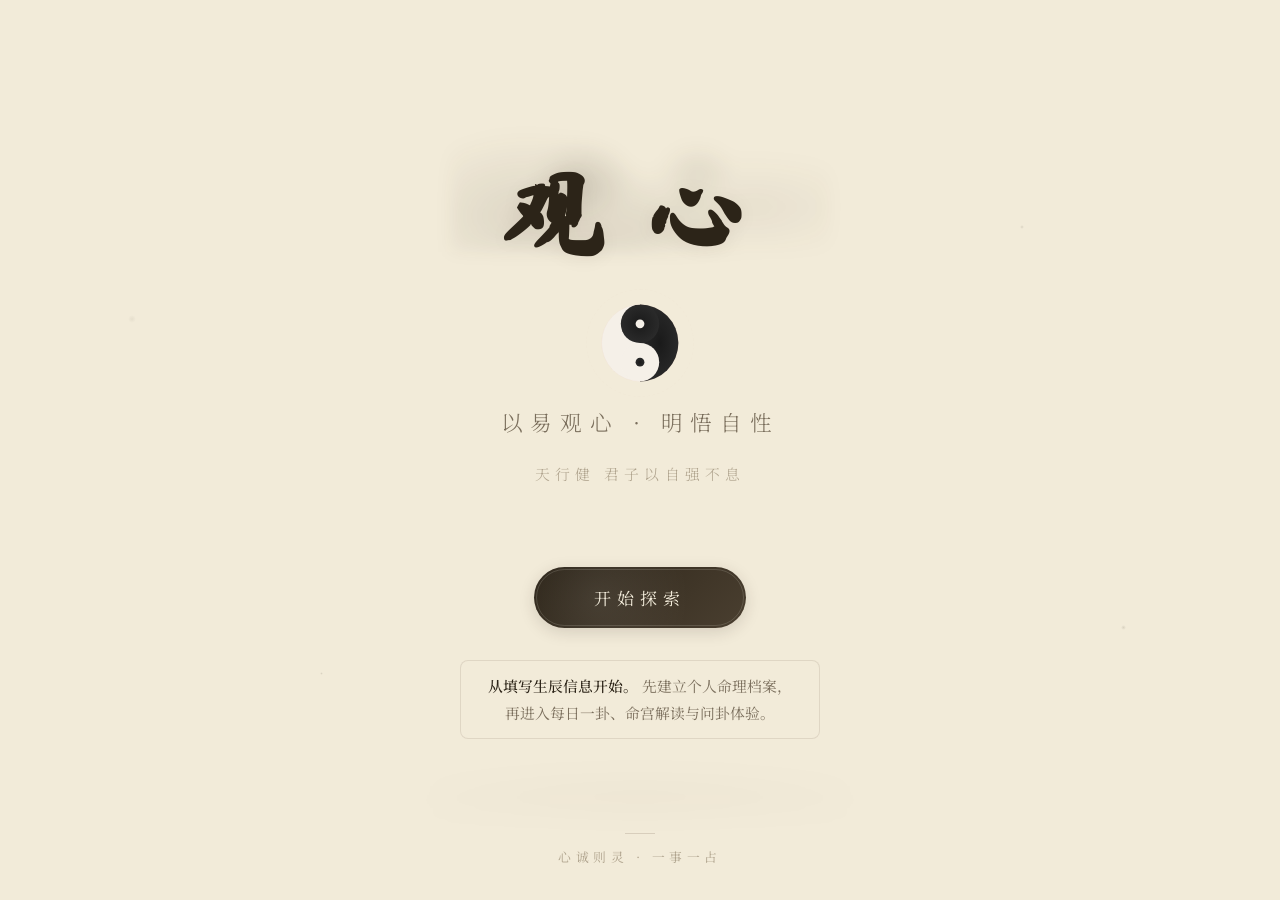
==== commit c6ad1c74: "feat: 校正八宅后天盘与主路径引导" ====
--- a/index.html
+++ b/index.html
@@ -3,6 +3,7 @@
 <head>
 <meta charset="UTF-8">
 <meta name="viewport" content="width=device-width,initial-scale=1.0,viewport-fit=cover">
+<meta name="guanxin-version" content="2026-06-23-ui-sync">
 <title>观心 · 周易卦象</title>
 <link rel="preconnect" href="https://fonts.googleapis.com">
 <link rel="preconnect" href="https://fonts.gstatic.com" crossorigin>
@@ -121,22 +122,30 @@
 }
 .btn-back:hover{color:var(--cinnabar)}
 .page-topbar{
+  position:sticky;top:0;z-index:70;
   width:100%;max-width:560px;display:flex;align-items:center;justify-content:space-between;
-  gap:var(--space-md);padding:var(--space-lg) var(--space-md) var(--space-sm);
+  gap:var(--space-md);padding:calc(var(--space-sm) + 2px) var(--space-md) var(--space-sm);
   box-sizing:border-box;
+  background:linear-gradient(180deg,rgba(242,235,217,0.94),rgba(242,235,217,0.72));
+  backdrop-filter:blur(10px);
 }
 .page-back-btn{
-  min-width:44px;min-height:44px;display:inline-flex;align-items:center;justify-content:center;
-  gap:4px;background:rgba(248,243,230,0.56);border:1px solid var(--ink-ghost);
-  border-radius:var(--radius-sm);font-family:var(--font-serif);font-size:var(--text-sm);
-  color:var(--ink-light);cursor:pointer;transition:all 0.2s;-webkit-tap-highlight-color:transparent;
-}
-.page-back-btn:hover,.page-back-btn:focus-visible{border-color:var(--ink-light);color:var(--ink-deep);outline:none}
+  min-width:84px;min-height:44px;display:inline-flex;align-items:center;justify-content:center;
+  gap:6px;padding:0 14px;background:rgba(255,252,246,0.82);border:1px solid rgba(216,206,188,0.9);
+  border-radius:999px;font-family:var(--font-serif);font-size:var(--text-sm);
+  color:var(--ink);cursor:pointer;transition:all 0.2s;-webkit-tap-highlight-color:transparent;
+  box-shadow:0 4px 14px rgba(44,36,24,0.06);
+}
+.page-back-btn:hover,.page-back-btn:focus-visible{
+  border-color:rgba(168,60,50,0.26);color:var(--ink-deep);outline:none;
+  transform:translateY(-1px);
+  box-shadow:0 8px 20px rgba(44,36,24,0.1);
+}
 .page-title-text{
   flex:1;text-align:center;font-family:var(--font-serif);font-size:var(--text-lg);
   color:var(--ink-deep);letter-spacing:0.08em;font-weight:500;
 }
-.page-topbar-spacer{width:44px;height:44px;flex-shrink:0}
+.page-topbar-spacer{width:84px;height:44px;flex-shrink:0}
 .swipe-back-hint{
   position:fixed;left:12px;top:50%;transform:translateY(-50%);
   width:3px;height:52px;border-radius:999px;background:rgba(168,60,50,0.18);
@@ -448,6 +457,15 @@
 }
 .info-row{display:flex;justify-content:space-between;align-items:center;padding:var(--space-sm) 0;border-bottom:1px dashed var(--ink-ghost);gap:var(--space-md)}
 .info-row:last-child{border-bottom:none}
+.info-row-button{
+  width:100%;
+  background:none;
+  border:none;
+  cursor:pointer;
+  font:inherit;
+  text-align:left;
+}
+.info-row-button .info-value{color:var(--jade)}
 .info-label{font-family:var(--font-serif);font-size:var(--text-sm);color:var(--ink-light);flex-shrink:0}
 .info-value{font-size:var(--text-sm);color:var(--ink-deep);font-weight:500;text-align:right}
 .tags-row{display:flex;flex-wrap:wrap;gap:var(--space-sm);justify-content:center;margin-bottom:var(--space-xl)}
@@ -581,16 +599,32 @@
   background:linear-gradient(90deg,transparent 5%,rgba(168,60,50,0.12) 30%,rgba(168,60,50,0.2) 50%,rgba(168,60,50,0.12) 70%,transparent 95%);
   z-index:100;pointer-events:none;
 }
-.home-inner{width:100%;max-width:600px;padding:var(--space-2xl) var(--space-md) var(--space-xl);position:relative}
-.home-title-block{text-align:center;margin-bottom:var(--space-2xl);position:relative}
+.home-inner{width:100%;max-width:640px;padding:calc(var(--space-2xl) + 10px) var(--space-md) var(--space-xl);position:relative}
+.home-title-block{text-align:center;margin-bottom:var(--space-xl);position:relative;padding-top:56px}
 .home-title{
-  font-family:var(--font-display);font-size:var(--text-3xl);color:var(--ink-deep);
-  letter-spacing:0.2em;margin-bottom:var(--space-xs);
+  font-family:var(--font-display);font-size:clamp(2.3rem,7vw,3rem);color:var(--ink-deep);
+  letter-spacing:0.18em;margin-bottom:var(--space-xs);
   text-shadow:0 1px 8px rgba(44,36,24,0.05);
 }
 .home-subtitle{
-  font-family:var(--font-serif);font-size:var(--text-sm);color:var(--ink-light);
-  letter-spacing:0.18em;font-weight:300;
+  max-width:28ch;margin:0 auto;
+  font-family:var(--font-serif);font-size:var(--text-sm);color:var(--ink);
+  letter-spacing:0.04em;line-height:1.8;font-weight:400;
+}
+.home-path-strip{
+  display:flex;justify-content:center;gap:var(--space-xs);flex-wrap:wrap;
+  margin-top:var(--space-md);
+}
+.home-path-chip{
+  display:inline-flex;align-items:center;gap:6px;
+  min-height:36px;padding:0 14px;border-radius:999px;
+  border:1px solid rgba(168,60,50,0.14);
+  background:rgba(248,243,230,0.82);
+  color:var(--ink);font-size:var(--text-xs);letter-spacing:0.04em;
+  box-shadow:var(--shadow-sm);
+}
+.home-path-chip strong{
+  font-weight:600;color:var(--cinnabar);font-size:11px;letter-spacing:0.08em;
 }
 .home-review-card{
   display:none;
@@ -650,58 +684,135 @@
   background:linear-gradient(90deg,transparent,var(--ink-faint) 30%,var(--cinnabar) 50%,var(--ink-faint) 70%,transparent);
   border-radius:1px;opacity:0.6;
 }
+.home-entry-group{margin-top:var(--space-xl)}
+.home-entry-heading{
+  display:flex;justify-content:space-between;align-items:flex-end;gap:var(--space-md);
+  margin-bottom:var(--space-md);padding:0 2px;
+}
+.home-entry-title{
+  font-family:var(--font-serif);font-size:var(--text-lg);color:var(--ink-deep);
+  font-weight:600;letter-spacing:0.04em;
+}
+.home-entry-copy{
+  max-width:24ch;font-size:var(--text-xs);line-height:1.7;
+  color:var(--ink-light);text-align:right;
+}
+.home-grid{display:flex;flex-direction:column;gap:var(--space-md)}
 .feature-card{
-  background:var(--paper-light);border:1px solid var(--ink-ghost);
-  border-radius:var(--radius-md);padding:var(--space-lg);
-  margin-bottom:var(--space-md);cursor:pointer;
-  transition:all 0.3s var(--ease-ink);
+  appearance:none;width:100%;text-align:left;font:inherit;
+  background:linear-gradient(180deg,rgba(248,243,230,0.98) 0%,rgba(237,230,211,0.9) 100%);
+  border:1px solid rgba(216,206,188,0.88);
+  border-radius:24px;padding:18px 18px 18px 16px;cursor:pointer;
+  transition:transform 0.24s var(--ease-ink),box-shadow 0.24s var(--ease-ink),border-color 0.24s var(--ease-ink),background 0.24s var(--ease-ink);
   position:relative;overflow:hidden;
-  display:grid;grid-template-columns:auto 1fr;gap:var(--space-md);align-items:center;
+  display:grid;grid-template-columns:auto 1fr auto;gap:14px;align-items:center;
   box-shadow:var(--shadow-card);
 }
 .feature-card::before{
-  content:'';position:absolute;left:0;top:0;bottom:0;width:3px;
-  background:linear-gradient(to bottom,transparent,var(--cinnabar),transparent);
-  opacity:0;transition:opacity 0.3s;
+  content:'';position:absolute;inset:0;
+  background:linear-gradient(135deg,rgba(168,60,50,0.06),transparent 36%,rgba(106,142,110,0.05) 100%);
+  opacity:0.72;pointer-events:none;
 }
 .feature-card::after{
-  content:'';position:absolute;inset:5px;
-  border:1px solid rgba(176,164,142,0.12);border-radius:var(--radius-sm);
-  pointer-events:none;transition:border-color 0.3s;
-}
-.feature-card:hover{transform:translateY(-2px);box-shadow:var(--shadow-md),var(--shadow-card);border-color:var(--ink-faint)}
-.feature-card:hover::before{opacity:0.6}
-.feature-card:hover::after{border-color:rgba(176,164,142,0.25)}
+  content:'';position:absolute;inset:8px;
+  border:1px solid rgba(176,164,142,0.1);border-radius:18px;
+  pointer-events:none;transition:border-color 0.24s var(--ease-ink);
+}
+.feature-card:hover,.feature-card:focus-visible{
+  transform:translateY(-2px);
+  box-shadow:var(--shadow-md),var(--shadow-card);
+  border-color:rgba(122,110,92,0.46);
+}
+.feature-card:hover::after,.feature-card:focus-visible::after{border-color:rgba(176,164,142,0.22)}
+.feature-card:focus-visible{outline:none}
+.feature-card-primary{background:linear-gradient(180deg,rgba(248,243,230,0.99) 0%,rgba(232,223,204,0.96) 100%)}
+.feature-card-primary .card-icon{
+  background:linear-gradient(180deg,rgba(168,60,50,0.18),rgba(168,60,50,0.08));
+  border-color:rgba(168,60,50,0.18);color:var(--cinnabar);
+}
+.feature-card-secondary .card-icon{
+  background:linear-gradient(180deg,rgba(139,115,85,0.16),rgba(139,115,85,0.06));
+  border-color:rgba(139,115,85,0.16);color:var(--gold);
+}
+.feature-card-tertiary .card-icon{
+  background:linear-gradient(180deg,rgba(106,142,110,0.16),rgba(106,142,110,0.06));
+  border-color:rgba(106,142,110,0.16);color:var(--jade);
+}
 .card-icon{
-  font-size:clamp(2rem,4vw,2.5rem);line-height:1;
-  width:clamp(48px,10vw,56px);height:clamp(48px,10vw,56px);
+  font-family:var(--font-serif);font-size:var(--text-xl);font-weight:600;line-height:1;
+  width:56px;height:56px;flex-shrink:0;
   display:flex;align-items:center;justify-content:center;
-  background:radial-gradient(circle,rgba(168,60,50,0.04) 0%,transparent 70%);
-  border-radius:var(--radius-md);transition:transform 0.3s;
-}
-.feature-card:hover .card-icon{transform:scale(1.08)}
+  background:rgba(248,243,230,0.7);
+  border:1px solid rgba(216,206,188,0.8);
+  border-radius:18px;transition:transform 0.24s var(--ease-ink),border-color 0.24s var(--ease-ink);
+  position:relative;z-index:1;
+}
+.feature-card:hover .card-icon,.feature-card:focus-visible .card-icon{transform:translateY(-1px) scale(1.02)}
+.card-body{position:relative;z-index:1}
+.card-kicker{
+  font-size:11px;color:var(--ink-light);letter-spacing:0.08em;
+  margin-bottom:6px;
+}
+.card-meta{
+  display:flex;gap:8px;flex-wrap:wrap;margin-top:10px;
+}
+.card-meta-tag{
+  display:inline-flex;align-items:center;min-height:26px;padding:0 10px;
+  border-radius:999px;background:rgba(255,255,255,0.42);
+  border:1px solid rgba(216,206,188,0.88);
+  color:var(--ink-light);font-size:11px;letter-spacing:0.04em;
+}
+.card-arrow{
+  width:40px;height:40px;border-radius:999px;flex-shrink:0;
+  display:flex;align-items:center;justify-content:center;
+  border:1px solid rgba(216,206,188,0.88);background:rgba(255,255,255,0.4);
+  color:var(--ink);font-size:1rem;position:relative;z-index:1;
+  transition:transform 0.24s var(--ease-ink),border-color 0.24s var(--ease-ink),background 0.24s var(--ease-ink);
+}
+.feature-card:hover .card-arrow,.feature-card:focus-visible .card-arrow{
+  transform:translateX(2px);
+  border-color:rgba(168,60,50,0.24);
+  background:rgba(168,60,50,0.08);
+  color:var(--cinnabar);
+}
 /* 快捷入口行 */
 .home-quick-row{
-  display:grid;grid-template-columns:repeat(4,1fr);gap:var(--space-md);
+  display:grid;grid-template-columns:repeat(2,minmax(0,1fr));gap:12px;
   margin-top:var(--space-lg);padding-top:var(--space-lg);
-  border-top:1px solid var(--ink-ghost);
+  border-top:1px solid rgba(216,206,188,0.9);
 }
 .home-quick-item{
-  display:flex;flex-direction:column;align-items:center;gap:var(--space-xs);
+  appearance:none;width:100%;text-align:left;font:inherit;
+  display:grid;grid-template-columns:auto 1fr;align-items:center;gap:10px;
+  min-height:72px;padding:12px 14px;border-radius:18px;
   cursor:pointer;-webkit-tap-highlight-color:transparent;
-  transition:transform 0.2s;
-}
-.home-quick-item:active{transform:scale(0.95)}
+  transition:transform 0.18s var(--ease-ink),box-shadow 0.18s var(--ease-ink),border-color 0.18s var(--ease-ink);
+  border:1px solid rgba(216,206,188,0.86);background:rgba(248,243,230,0.86);
+  box-shadow:var(--shadow-sm);
+}
+.home-quick-item:hover,.home-quick-item:focus-visible{
+  transform:translateY(-1px);
+  box-shadow:var(--shadow-card);
+  border-color:rgba(122,110,92,0.4);
+}
+.home-quick-item:focus-visible{outline:none}
+.home-quick-item:active{transform:scale(0.98)}
 .quick-icon{
-  width:48px;height:48px;border-radius:var(--radius-md);
+  width:42px;height:42px;border-radius:14px;
   display:flex;align-items:center;justify-content:center;
-  font-size:1.5rem;background:var(--paper-light);
-  border:1px solid var(--ink-ghost);transition:all 0.2s;
-}
-.home-quick-item:hover .quick-icon{border-color:var(--ink-faint);background:var(--silk)}
-.quick-label{font-family:var(--font-serif);font-size:var(--text-xs);color:var(--ink-light);letter-spacing:0.04em}
-.card-title{font-family:var(--font-serif);font-size:var(--text-lg);color:var(--ink-deep);font-weight:500;letter-spacing:0.08em}
-.card-desc{font-size:var(--text-sm);color:var(--ink-light);line-height:1.65;margin-top:3px}
+  font-family:var(--font-serif);font-size:var(--text-base);font-weight:600;
+  background:var(--paper-light);
+  border:1px solid rgba(216,206,188,0.92);transition:all 0.18s var(--ease-ink);
+  color:var(--ink-deep);
+}
+.home-quick-item:hover .quick-icon,.home-quick-item:focus-visible .quick-icon{
+  border-color:rgba(168,60,50,0.2);background:var(--silk);
+}
+.quick-body{display:flex;flex-direction:column;gap:4px}
+.quick-label{font-family:var(--font-serif);font-size:var(--text-sm);color:var(--ink-deep);letter-spacing:0.04em}
+.quick-desc{font-size:11px;line-height:1.6;color:var(--ink-light)}
+.card-title{font-family:var(--font-serif);font-size:var(--text-lg);color:var(--ink-deep);font-weight:600;letter-spacing:0.04em}
+.card-desc{font-size:var(--text-sm);color:var(--ink);line-height:1.7;margin-top:3px;max-width:28ch}
 
 /* ===== 问卦输入弹窗 · 古朴风 ===== */
 .question-modal-overlay{
@@ -824,6 +935,203 @@
 }
 .plain-insight-card p:last-child{margin-bottom:0}
 .plain-insight-card strong{color:var(--ink-deep);font-weight:600}
+.insight-inline-list{
+  display:flex;flex-direction:column;gap:var(--space-sm);margin-bottom:var(--space-lg);
+}
+.insight-inline-item{
+  width:100%;
+  display:flex;justify-content:space-between;align-items:flex-start;gap:var(--space-md);
+  padding:var(--space-md);
+  border:1px solid rgba(216,206,188,0.88);
+  border-radius:var(--radius-lg);
+  background:linear-gradient(180deg,rgba(248,243,230,0.97),rgba(242,235,217,0.9));
+  text-align:left;
+  cursor:pointer;
+  transition:transform 0.22s var(--ease-ink),box-shadow 0.22s var(--ease-ink),border-color 0.22s var(--ease-ink);
+}
+.insight-inline-item:hover{
+  transform:translateY(-1px);
+  box-shadow:var(--shadow-sm);
+  border-color:rgba(106,142,110,0.28);
+}
+.insight-inline-main strong{
+  display:block;
+  font-family:var(--font-serif);
+  font-size:var(--text-sm);
+  color:var(--ink-deep);
+  margin-bottom:2px;
+}
+.insight-inline-main span{
+  display:block;
+  font-size:var(--text-xs);
+  color:var(--ink-light);
+  line-height:1.75;
+}
+.insight-inline-arrow{
+  flex-shrink:0;
+  font-family:var(--font-serif);
+  font-size:var(--text-sm);
+  color:var(--jade);
+  padding-top:2px;
+}
+.insight-sheet{
+  position:fixed;inset:0;z-index:1001;
+  display:flex;align-items:flex-end;justify-content:center;
+  background:rgba(44,36,24,0.42);
+  padding:var(--space-lg) var(--space-md);
+  animation:fadeIn 0.2s ease;
+}
+.insight-sheet-panel{
+  width:min(560px,100%);
+  height:min(78dvh,720px);
+  max-height:calc(100dvh - var(--space-xl));
+  overflow:hidden;
+  display:flex;
+  flex-direction:column;
+  border-radius:var(--radius-xl) var(--radius-xl) 0 0;
+  background:linear-gradient(180deg,rgba(248,243,230,0.99),rgba(242,235,217,0.97));
+  border:1px solid rgba(216,206,188,0.95);
+  box-shadow:var(--shadow-lg);
+  padding:0 var(--space-lg) var(--space-xl);
+}
+.insight-sheet-top{
+  display:flex;align-items:flex-start;justify-content:space-between;gap:var(--space-md);
+  position:sticky;
+  top:0;
+  z-index:2;
+  margin:0 calc(var(--space-lg) * -1) var(--space-md);
+  padding:var(--space-lg) var(--space-lg) var(--space-md);
+  background:linear-gradient(180deg,rgba(248,243,230,0.995) 0%,rgba(248,243,230,0.985) 78%,rgba(248,243,230,0.92) 100%);
+  border-bottom:1px solid rgba(216,206,188,0.72);
+  backdrop-filter:blur(10px);
+}
+.insight-sheet-top h3{
+  font-family:var(--font-serif);font-size:var(--text-lg);font-weight:600;
+  color:var(--ink-deep);letter-spacing:0.06em;
+}
+.insight-sheet-top p{
+  margin-top:var(--space-xs);
+  font-size:var(--text-xs);
+  color:var(--ink-faint);
+  line-height:1.7;
+}
+.insight-sheet-close{
+  width:36px;height:36px;border-radius:50%;
+  border:1px solid rgba(216,206,188,0.95);
+  background:rgba(248,243,230,0.96);
+  color:var(--ink-light);
+  font-size:1.35rem;line-height:1;cursor:pointer;
+  flex-shrink:0;
+}
+.insight-sheet-summary{
+  padding:var(--space-md);
+  border-radius:var(--radius-lg);
+  background:rgba(106,142,110,0.07);
+  border:1px solid rgba(106,142,110,0.16);
+  margin-bottom:var(--space-md);
+}
+.insight-sheet-summary strong{
+  display:block;font-family:var(--font-serif);font-size:var(--text-sm);color:var(--jade);margin-bottom:4px;
+}
+.insight-sheet-summary span{
+  display:block;font-size:var(--text-sm);line-height:1.85;color:var(--ink);
+}
+.insight-sheet-body{
+  display:flex;
+  flex-direction:column;
+  gap:var(--space-md);
+  flex:1;
+  min-height:0;
+  overflow-y:auto;
+  overflow-x:hidden;
+  overscroll-behavior:contain;
+  -webkit-overflow-scrolling:touch;
+  padding-bottom:var(--space-xs);
+}
+.insight-sheet-body > *{
+  flex-shrink:0;
+}
+.insight-chip-grid{
+  display:grid;grid-template-columns:1fr;gap:var(--space-sm);margin-top:var(--space-sm);
+}
+.insight-chip{
+  padding:var(--space-sm);border-radius:var(--radius-md);
+  background:rgba(106,142,110,0.07);border:1px solid rgba(106,142,110,0.16);
+}
+.insight-chip strong{
+  display:block;font-family:var(--font-serif);font-size:var(--text-sm);
+  color:var(--ink-deep);margin-bottom:2px;
+}
+.insight-chip span{
+  display:block;font-size:var(--text-xs);line-height:1.75;color:var(--ink-light);
+}
+.insight-step-list{
+  display:grid;
+  grid-template-columns:1fr;
+  gap:var(--space-sm);
+}
+.insight-step-card{
+  padding:var(--space-md);
+  border-radius:var(--radius-lg);
+  background:linear-gradient(180deg,rgba(255,252,246,0.98),rgba(246,240,225,0.95));
+  border:1px solid rgba(216,206,188,0.82);
+}
+.insight-step-card strong{
+  display:flex;
+  align-items:center;
+  gap:8px;
+  font-family:var(--font-serif);
+  font-size:var(--text-sm);
+  color:var(--ink-deep);
+  margin-bottom:6px;
+}
+.insight-step-card strong::before{
+  content:attr(data-mark);
+  width:22px;
+  height:22px;
+  display:inline-flex;
+  align-items:center;
+  justify-content:center;
+  border-radius:50%;
+  background:rgba(168,60,50,0.09);
+  color:var(--cinnabar);
+  font-size:0.72rem;
+}
+.insight-step-card span{
+  display:block;
+  font-size:var(--text-sm);
+  color:var(--ink-light);
+  line-height:1.85;
+}
+.insight-more{
+  border:1px dashed rgba(139,115,85,0.42);
+  border-radius:var(--radius-lg);
+  background:rgba(248,243,230,0.68);
+  overflow:hidden;
+}
+.insight-more summary{
+  list-style:none;
+  cursor:pointer;
+  padding:var(--space-sm) var(--space-md);
+  font-family:var(--font-serif);
+  font-size:var(--text-sm);
+  color:var(--gold);
+  display:flex;
+  justify-content:space-between;
+  align-items:center;
+  gap:var(--space-md);
+}
+.insight-more summary::-webkit-details-marker{display:none}
+.insight-more summary::after{
+  content:'展开';
+  font-size:var(--text-xs);
+  color:var(--ink-faint);
+}
+.insight-more[open] summary::after{content:'收起'}
+.insight-more .term-grid{
+  padding:0 var(--space-sm) var(--space-sm);
+  margin-top:0;
+}
 .term-grid{
   display:grid;grid-template-columns:1fr;gap:var(--space-sm);margin-top:var(--space-sm);
 }
@@ -1295,22 +1603,31 @@
 .flip-card-overlay{
   position:fixed;inset:0;z-index:1000;
   background:rgba(44,36,24,0.35);
-  display:flex;flex-direction:column;align-items:center;justify-content:center;
-  gap:var(--space-lg);
-  padding:var(--space-xl) var(--space-md);
+  display:flex;align-items:center;justify-content:center;
   animation:fadeIn 0.3s ease;backdrop-filter:blur(4px);
+}
+.flip-card-stage{
+  position:relative;
+  width:min(316px,82vw);
+  display:flex;
+  flex-direction:column;
+  align-items:center;
+  justify-content:center;
+  min-height:min(520px,82vh);
+  padding:var(--space-md) 0 calc(var(--space-lg) + 18px);
 }
 .flip-card-container{
   perspective:1200px;
-  width:min(320px,82vw);
-  height:min(440px,68vh);
-  display:grid;place-items:center;
-  flex:0 0 auto;
+  width:100%;
+  height:min(448px,72vh);
+  position:relative;
+  transform:none;
 }
 .flip-card{
   width:100%;height:100%;position:relative;
-  transform-style:preserve-3d;transition:transform 0.8s cubic-bezier(0.4,0,0.2,1);
+  transform-style:preserve-3d;transition:transform 0.68s cubic-bezier(0.32,0.08,0.22,1);
   transform-origin:center center;
+  will-change:transform;
 }
 .flip-card.flipped{transform:rotateY(180deg)}
 .flip-card-face{
@@ -1320,33 +1637,37 @@
   transform-style:preserve-3d;
   border-radius:var(--radius-md);
   box-shadow:0 4px 20px rgba(44,36,24,0.12),0 1px 3px rgba(44,36,24,0.06);
+  overflow:hidden;
 }
 /* 背面：古绢签面 */
 .flip-card-back{
-  background:var(--silk);
+  background:
+    linear-gradient(180deg,rgba(250,245,232,0.98),rgba(242,235,219,0.98)),
+    radial-gradient(circle at 50% 18%,rgba(168,60,50,0.08),transparent 36%);
   display:flex;flex-direction:column;align-items:center;justify-content:center;
   padding:var(--space-lg);overflow:hidden;
   border:1px solid var(--ink-ghost);
   position:relative;
 }
 .flip-card-back::before{
-  content:'';position:absolute;inset:8px;
-  border:1px solid rgba(176,164,142,0.35);
+  content:'';position:absolute;inset:10px;
+  border:1px solid rgba(176,164,142,0.42);
   pointer-events:none;
 }
 .flip-card-back::after{
-  content:'';position:absolute;top:0;left:50%;transform:translateX(-50%);
-  width:40%;height:3px;
-  background:linear-gradient(90deg,transparent,var(--cinnabar),transparent);
-  opacity:0.5;
+  content:'';position:absolute;top:18px;left:18px;right:18px;height:1px;
+  background:linear-gradient(90deg,transparent,rgba(168,60,50,0.38),transparent);
+  opacity:0.8;
 }
 .flip-card-back .stick-text{
-  font-family:var(--font-display);font-size:4rem;color:var(--cinnabar);
-  writing-mode:vertical-rl;letter-spacing:0.3em;
-  opacity:0.85;
+  font-family:var(--font-display);font-size:3.25rem;color:var(--cinnabar);
+  writing-mode:vertical-rl;letter-spacing:0.22em;
+  opacity:0.92;
+  line-height:1;
+  margin-left:14px;
 }
 .flip-card-back .stick-deco{
-  width:50%;height:1px;
+  width:56%;height:1px;
   background:linear-gradient(90deg,transparent,var(--ink-ghost),transparent);
   margin:var(--space-md) 0;
 }
@@ -1354,18 +1675,33 @@
   font-family:var(--font-serif);font-size:var(--text-base);color:var(--ink);
   letter-spacing:0.15em;
 }
+.flip-card-back .stick-back-note{
+  margin-top:var(--space-sm);
+  font-family:var(--font-serif);
+  font-size:var(--text-xs);
+  color:var(--ink-faint);
+  letter-spacing:0.08em;
+}
 /* 正面：宣纸结果面 */
 .flip-card-front{
   background:var(--paper-light);transform:rotateY(180deg);
-  display:flex;flex-direction:column;align-items:center;
-  padding:var(--space-sm) var(--space-lg) var(--space-md);
+  display:flex;flex-direction:column;align-items:stretch;
+  padding:0;
   border:1px solid var(--ink-ghost);
-  position:relative;overflow-y:auto;overflow-x:hidden;
-  scrollbar-width:thin;scrollbar-color:var(--ink-ghost) transparent;
+  position:absolute;inset:0;
 }
 .flip-card-front::before{
   content:'';position:absolute;top:0;left:0;right:0;height:3px;
   background:var(--cinnabar);opacity:0.6;
+}
+.flip-card-front-inner{
+  position:relative;
+  display:flex;flex-direction:column;align-items:center;
+  gap:var(--space-xs);
+  width:100%;height:100%;
+  padding:var(--space-sm) var(--space-lg) var(--space-md);
+  overflow-y:auto;overflow-x:hidden;
+  scrollbar-width:thin;scrollbar-color:var(--ink-ghost) transparent;
 }
 .flip-card-front .hex-result-header{
   font-family:var(--font-serif);font-size:var(--text-lg);color:var(--ink-deep);
@@ -1403,10 +1739,9 @@
   color:var(--paper-light);font-family:var(--font-serif);
   font-size:var(--text-sm);letter-spacing:0.12em;
   min-height:1.5em;margin-top:0;animation:pulse 2s ease-in-out infinite;
-  position:static;transform:none;
+  position:absolute;left:50%;bottom:0;transform:translateX(-50%);
   white-space:nowrap;text-shadow:0 1px 4px rgba(44,36,24,0.3);
   transition:opacity 0.25s var(--ease-ink);
-  flex:0 0 auto;
 }
 .flip-close-btn{
   position:absolute;top:var(--space-lg);right:var(--space-lg);
@@ -1487,14 +1822,18 @@
   .div-inner{padding:var(--space-xl) var(--space-lg)}
 }
 @media (min-width: 768px){
-  .feature-card{padding:var(--space-xl)}
+  .home-quick-row{grid-template-columns:repeat(4,minmax(0,1fr))}
+  .feature-card{padding:22px 22px 22px 18px}
   .hexagram-show{padding:var(--space-xl) var(--space-2xl)}
 }
 @media (min-width: 1024px){
-  .home-inner{max-width:800px}
+  .home-inner{max-width:860px}
   .home-grid{display:grid;grid-template-columns:repeat(3,1fr);gap:var(--space-md)}
-  .home-grid .feature-card{display:block;text-align:center;margin-bottom:0}
+  .home-grid .feature-card{grid-template-columns:1fr}
   .home-grid .card-icon{margin-bottom:var(--space-sm)}
+  .home-grid .card-body{min-height:220px}
+  .home-grid .card-arrow{margin-top:var(--space-sm)}
+  .home-grid .card-desc{max-width:none}
 }
 
 /* ===== 辅助 ===== */
@@ -1504,13 +1843,19 @@
 
 /* ===== 设置按钮（首页右上角） ===== */
 .home-settings-btn{
-  position:absolute;top:var(--space-lg);right:var(--space-lg);
-  background:var(--paper-light);border:1px solid var(--ink-ghost);border-radius:var(--radius-md);
-  width:38px;height:38px;display:flex;align-items:center;justify-content:center;
-  font-size:1.2rem;color:var(--ink-faint);cursor:pointer;transition:all 0.25s;z-index:5;
+  position:absolute;top:var(--space-lg);right:var(--space-md);
+  background:rgba(248,243,230,0.9);border:1px solid rgba(216,206,188,0.94);border-radius:999px;
+  min-width:82px;height:40px;display:inline-flex;align-items:center;justify-content:center;
+  gap:8px;padding:0 14px;
+  font-family:var(--font-serif);font-size:var(--text-sm);letter-spacing:0.06em;color:var(--ink);cursor:pointer;
+  transition:all 0.25s var(--ease-ink);z-index:5;
   box-shadow:var(--shadow-sm);
 }
-.home-settings-btn:hover{border-color:var(--ink-light);color:var(--ink-deep)}
+.home-settings-btn::before{content:'\2261';font-size:1rem;line-height:1;color:var(--cinnabar)}
+.home-settings-btn:hover,.home-settings-btn:focus-visible{
+  border-color:rgba(168,60,50,0.28);color:var(--ink-deep);background:rgba(248,243,230,0.98)
+}
+.home-settings-btn:focus-visible{outline:none}
 
 /* ===== 新手引导 ===== */
 .onboard-step{animation:fadeSlideUp 0.3s ease}
@@ -1750,6 +2095,854 @@
 .bz-summary-row:last-child{border-bottom:none}
 .bz-summary-label{font-family:var(--font-serif);font-size:var(--text-sm);color:var(--ink-light)}
 .bz-summary-value{font-family:var(--font-serif);font-size:var(--text-sm);color:var(--ink-deep);font-weight:500}
+.bz-hero{
+  position:relative;
+  overflow:hidden;
+  background:
+    radial-gradient(circle at top right,rgba(168,60,50,0.12),transparent 32%),
+    linear-gradient(180deg,rgba(248,243,230,0.98),rgba(241,233,214,0.96));
+  border:1px solid rgba(216,206,188,0.88);
+  border-radius:var(--radius-xl);
+  padding:var(--space-xl) var(--space-lg);
+  margin-bottom:var(--space-lg);
+  box-shadow:var(--shadow-md);
+}
+.bz-hero::before{
+  content:'';
+  position:absolute;
+  inset:10px;
+  border:1px solid rgba(176,164,142,0.16);
+  border-radius:calc(var(--radius-xl) - 6px);
+  pointer-events:none;
+}
+.bz-hero-badge{
+  display:inline-flex;
+  align-items:center;
+  gap:6px;
+  padding:4px 12px;
+  border-radius:999px;
+  background:rgba(168,60,50,0.08);
+  border:1px solid rgba(168,60,50,0.16);
+  color:var(--cinnabar);
+  font-family:var(--font-serif);
+  font-size:var(--text-xs);
+  letter-spacing:0.08em;
+}
+.bz-hero-title{
+  margin-top:var(--space-md);
+  font-family:var(--font-display);
+  font-size:1.9rem;
+  color:var(--ink-deep);
+  letter-spacing:0.12em;
+  line-height:1.25;
+}
+.bz-hero-sub{
+  margin-top:var(--space-sm);
+  font-family:var(--font-serif);
+  font-size:var(--text-sm);
+  color:var(--ink-light);
+  line-height:1.9;
+}
+.bz-hero-quote{
+  margin-top:var(--space-lg);
+  padding:var(--space-md);
+  border-radius:var(--radius-lg);
+  background:rgba(106,142,110,0.07);
+  border:1px solid rgba(106,142,110,0.16);
+}
+.bz-hero-quote strong{
+  display:block;
+  margin-bottom:4px;
+  font-family:var(--font-serif);
+  font-size:var(--text-sm);
+  color:var(--jade);
+}
+.bz-hero-quote span{
+  display:block;
+  font-size:var(--text-sm);
+  color:var(--ink);
+  line-height:1.85;
+}
+.bz-flow-tabs{
+  display:grid;
+  grid-template-columns:repeat(3,1fr);
+  gap:var(--space-xs);
+  padding:var(--space-xs);
+  margin-bottom:var(--space-lg);
+  background:rgba(248,243,230,0.92);
+  border:1px solid rgba(216,206,188,0.82);
+  border-radius:999px;
+  position:sticky;
+  top:calc(var(--space-sm) + 2px);
+  z-index:4;
+  backdrop-filter:blur(10px);
+}
+.bz-flow-tab{
+  border:none;
+  border-radius:999px;
+  background:transparent;
+  color:var(--ink-light);
+  font-family:var(--font-serif);
+  font-size:var(--text-xs);
+  letter-spacing:0.08em;
+  padding:10px 8px;
+  cursor:pointer;
+  transition:background 0.2s var(--ease-ink),color 0.2s var(--ease-ink),transform 0.2s var(--ease-ink);
+}
+.bz-flow-tab.is-active{
+  background:linear-gradient(180deg,rgba(168,60,50,0.9),rgba(145,51,43,0.92));
+  color:var(--paper-light);
+  transform:translateY(-1px);
+}
+.bz-flow-panel{display:none}
+.bz-flow-panel.is-active{display:block;animation:fadeIn 0.24s ease}
+.bz-glance-grid{
+  display:grid;
+  grid-template-columns:1fr;
+  gap:var(--space-sm);
+  margin-bottom:var(--space-lg);
+}
+.bz-glance-card{
+  padding:var(--space-md);
+  border-radius:var(--radius-lg);
+  background:var(--paper-light);
+  border:1px solid rgba(216,206,188,0.85);
+  box-shadow:var(--shadow-sm);
+}
+.bz-glance-card strong{
+  display:block;
+  margin-bottom:4px;
+  font-family:var(--font-serif);
+  font-size:var(--text-sm);
+  color:var(--ink-deep);
+}
+.bz-glance-card span{
+  display:block;
+  font-size:var(--text-sm);
+  color:var(--ink-light);
+  line-height:1.8;
+}
+.bz-section-shell{
+  background:rgba(248,243,230,0.82);
+  border:1px solid rgba(216,206,188,0.78);
+  border-radius:var(--radius-xl);
+  padding:var(--space-lg);
+  margin-bottom:var(--space-lg);
+}
+.bz-section-kicker{
+  font-family:var(--font-serif);
+  font-size:var(--text-xs);
+  color:var(--cinnabar);
+  letter-spacing:0.12em;
+  margin-bottom:var(--space-xs);
+}
+.bz-section-heading{
+  font-family:var(--font-serif);
+  font-size:var(--text-lg);
+  color:var(--ink-deep);
+  font-weight:600;
+  line-height:1.4;
+}
+.bz-section-copy{
+  margin-top:var(--space-xs);
+  font-size:var(--text-sm);
+  color:var(--ink-light);
+  line-height:1.85;
+}
+.bz-scene-grid{
+  display:grid;
+  grid-template-columns:1fr;
+  gap:var(--space-sm);
+  margin-top:var(--space-md);
+}
+.bz-life-grid{
+  display:grid;
+  grid-template-columns:1fr 1fr;
+  gap:var(--space-sm);
+  margin-top:var(--space-md);
+}
+.bz-life-card{
+  width:100%;
+  text-align:left;
+  border:none;
+  cursor:pointer;
+  padding:var(--space-md);
+  border-radius:var(--radius-lg);
+  background:linear-gradient(180deg,rgba(255,252,246,0.98),rgba(244,238,223,0.95));
+  border:1px solid rgba(216,206,188,0.82);
+  box-shadow:var(--shadow-xs);
+  transition:transform 0.2s ease, box-shadow 0.2s ease, border-color 0.2s ease;
+}
+.bz-life-card:hover{
+  transform:translateY(-1px);
+  box-shadow:var(--shadow-sm);
+  border-color:rgba(139,115,85,0.35);
+}
+.bz-life-card strong{
+  display:flex;
+  align-items:center;
+  justify-content:space-between;
+  gap:var(--space-sm);
+  font-family:var(--font-serif);
+  font-size:var(--text-sm);
+  color:var(--ink-deep);
+  margin-bottom:6px;
+}
+.bz-life-card strong em{
+  font-style:normal;
+  font-size:0.68rem;
+  color:var(--cinnabar);
+  letter-spacing:0.08em;
+  padding:2px 8px;
+  border-radius:999px;
+  background:var(--cinnabar-bg);
+  border:1px solid rgba(168,60,50,0.12);
+  flex-shrink:0;
+}
+.bz-life-card span{
+  display:block;
+  font-size:var(--text-xs);
+  line-height:1.8;
+  color:var(--ink-light);
+  margin-bottom:8px;
+}
+.bz-life-card i{
+  display:block;
+  font-style:normal;
+  font-size:0.74rem;
+  line-height:1.7;
+  color:var(--gold);
+}
+.bz-scene-card{
+  padding:var(--space-md);
+  border-radius:var(--radius-lg);
+  background:linear-gradient(180deg,rgba(255,252,246,0.96),rgba(246,240,225,0.94));
+  border:1px solid rgba(216,206,188,0.82);
+}
+.bz-scene-card strong{
+  display:block;
+  margin-bottom:6px;
+  font-family:var(--font-serif);
+  font-size:var(--text-sm);
+  color:var(--ink-deep);
+}
+.bz-scene-card span{
+  display:block;
+  font-size:var(--text-sm);
+  color:var(--ink-light);
+  line-height:1.85;
+}
+.bz-scene-card em{
+  display:block;
+  margin-top:var(--space-sm);
+  font-style:normal;
+  font-size:var(--text-xs);
+  color:var(--jade);
+  line-height:1.75;
+}
+.bz-deep-grid{
+  display:grid;
+  grid-template-columns:1fr;
+  gap:var(--space-sm);
+  margin-top:var(--space-md);
+}
+.bz-deep-btn{
+  width:100%;
+  padding:var(--space-md);
+  border-radius:var(--radius-lg);
+  border:1px solid rgba(216,206,188,0.88);
+  background:linear-gradient(180deg,rgba(248,243,230,0.97),rgba(241,233,214,0.92));
+  text-align:left;
+  cursor:pointer;
+  transition:transform 0.2s var(--ease-ink),box-shadow 0.2s var(--ease-ink),border-color 0.2s var(--ease-ink);
+}
+.bz-deep-btn:hover{
+  transform:translateY(-1px);
+  box-shadow:var(--shadow-sm);
+  border-color:rgba(106,142,110,0.24);
+}
+.bz-deep-btn strong{
+  display:block;
+  font-family:var(--font-serif);
+  font-size:var(--text-sm);
+  color:var(--ink-deep);
+  margin-bottom:2px;
+}
+.bz-deep-btn span{
+  display:block;
+  font-size:var(--text-xs);
+  color:var(--ink-light);
+  line-height:1.75;
+}
+.bz-action-strip{
+  display:flex;
+  align-items:center;
+  gap:var(--space-sm);
+  flex-wrap:wrap;
+  margin-top:var(--space-md);
+}
+.bz-action-note{
+  font-family:var(--font-serif);
+  font-size:var(--text-xs);
+  color:var(--ink-faint);
+  line-height:1.75;
+}
+.bz-next-panel{
+  margin:var(--space-lg) 0;
+  padding:var(--space-lg);
+  border-radius:var(--radius-xl);
+  background:
+    radial-gradient(circle at 12% 8%,rgba(168,60,50,0.08),transparent 34%),
+    linear-gradient(180deg,rgba(248,243,230,0.98),rgba(237,230,211,0.94));
+  border:1px solid rgba(139,115,85,0.22);
+  box-shadow:var(--shadow-md);
+}
+.bz-next-panel h3{
+  font-family:var(--font-serif);
+  font-size:var(--text-lg);
+  color:var(--ink-deep);
+  line-height:1.45;
+  margin-bottom:var(--space-xs);
+}
+.bz-next-panel p{
+  font-size:var(--text-sm);
+  color:var(--ink-light);
+  line-height:1.85;
+}
+.bz-next-steps{
+  display:grid;
+  grid-template-columns:1fr;
+  gap:var(--space-sm);
+  margin-top:var(--space-md);
+}
+.bz-next-step{
+  display:grid;
+  grid-template-columns:auto 1fr;
+  gap:var(--space-sm);
+  align-items:start;
+  padding:var(--space-md);
+  border-radius:var(--radius-lg);
+  background:rgba(255,252,246,0.76);
+  border:1px solid rgba(216,206,188,0.76);
+}
+.bz-next-step mark{
+  width:28px;
+  height:28px;
+  border-radius:50%;
+  display:inline-flex;
+  align-items:center;
+  justify-content:center;
+  background:rgba(168,60,50,0.09);
+  color:var(--cinnabar);
+  font-family:var(--font-serif);
+  font-size:var(--text-xs);
+}
+.bz-next-step strong{
+  display:block;
+  font-family:var(--font-serif);
+  font-size:var(--text-sm);
+  color:var(--ink-deep);
+  margin-bottom:2px;
+}
+.bz-next-step span{
+  display:block;
+  font-size:var(--text-sm);
+  color:var(--ink-light);
+  line-height:1.75;
+}
+.bz-next-actions{
+  display:grid;
+  grid-template-columns:1fr;
+  gap:var(--space-sm);
+  margin-top:var(--space-md);
+}
+.bz-next-btn{
+  min-height:46px;
+  border-radius:var(--radius-md);
+  border:1px solid rgba(168,60,50,0.22);
+  background:var(--cinnabar);
+  color:var(--paper-light);
+  font-family:var(--font-serif);
+  font-size:var(--text-sm);
+  cursor:pointer;
+  transition:transform 0.18s var(--ease-ink),box-shadow 0.18s var(--ease-ink),background 0.18s var(--ease-ink);
+}
+.bz-next-btn:hover{transform:translateY(-1px);box-shadow:var(--shadow-sm);background:var(--cinnabar-light)}
+.bz-next-btn.secondary{
+  background:rgba(248,243,230,0.86);
+  color:var(--ink);
+  border-color:rgba(216,206,188,0.92);
+}
+.bz-next-btn.secondary:hover{
+  background:var(--paper-light);
+  color:var(--ink-deep);
+  border-color:rgba(106,142,110,0.3);
+}
+@media (min-width:520px){
+  .bz-next-actions{grid-template-columns:1fr 1fr}
+}
+.bz-star-mirror{
+  margin:var(--space-lg) 0;
+  padding:var(--space-lg);
+  border-radius:var(--radius-xl);
+  background:
+    radial-gradient(circle at 88% 12%,rgba(106,142,110,0.12),transparent 34%),
+    linear-gradient(180deg,rgba(255,252,246,0.94),rgba(241,233,214,0.9));
+  border:1px solid rgba(216,206,188,0.82);
+  box-shadow:var(--shadow-sm);
+}
+.bz-star-mirror-head{
+  display:flex;
+  align-items:flex-start;
+  justify-content:space-between;
+  gap:var(--space-md);
+  margin-bottom:var(--space-md);
+}
+.bz-star-mirror-head h3{
+  font-family:var(--font-serif);
+  font-size:var(--text-lg);
+  color:var(--ink-deep);
+  line-height:1.45;
+}
+.bz-star-mirror-head p{
+  margin-top:3px;
+  font-size:var(--text-xs);
+  color:var(--ink-faint);
+  line-height:1.7;
+}
+.bz-star-origin{
+  flex-shrink:0;
+  padding:4px 10px;
+  border-radius:999px;
+  border:1px solid rgba(139,115,85,0.18);
+  color:var(--gold);
+  background:rgba(139,115,85,0.08);
+  font-family:var(--font-serif);
+  font-size:var(--text-xs);
+}
+.bz-bagua-shell{
+  margin:var(--space-md) 0;
+  padding:var(--space-md);
+  border-radius:var(--radius-xl);
+  background:linear-gradient(180deg,rgba(248,243,230,0.92),rgba(255,252,246,0.76));
+  border:1px solid rgba(216,206,188,0.82);
+  box-shadow:var(--shadow-sm);
+}
+.bz-bagua-head{
+  display:flex;
+  align-items:flex-start;
+  justify-content:space-between;
+  gap:var(--space-sm);
+  margin-bottom:var(--space-sm);
+}
+.bz-bagua-head strong{
+  display:block;
+  font-family:var(--font-serif);
+  font-size:var(--text-sm);
+  color:var(--ink-deep);
+}
+.bz-bagua-head span{
+  display:block;
+  margin-top:2px;
+  font-size:var(--text-xs);
+  color:var(--ink-faint);
+  line-height:1.7;
+}
+.bz-bagua-orientation{
+  flex-shrink:0;
+  padding:4px 10px;
+  border-radius:999px;
+  background:rgba(139,115,85,0.08);
+  border:1px solid rgba(139,115,85,0.16);
+  color:var(--gold);
+  font-family:var(--font-serif);
+  font-size:var(--text-xs);
+}
+.bz-bagua-board{
+  position:relative;
+  width:min(306px,100%);
+  height:306px;
+  margin:0 auto;
+  border-radius:28px;
+  background:
+    radial-gradient(circle at center,rgba(168,60,50,0.06) 0%,transparent 34%),
+    radial-gradient(circle at center,rgba(139,115,85,0.08) 0%,transparent 60%),
+    linear-gradient(180deg,rgba(255,252,246,0.56),rgba(242,235,217,0.22));
+}
+.bz-bagua-board::before,
+.bz-bagua-board::after{
+  content:'';
+  position:absolute;
+  inset:22px;
+  border-radius:50%;
+  border:1px dashed rgba(139,115,85,0.18);
+  pointer-events:none;
+}
+.bz-bagua-board::after{
+  inset:56px;
+  border-style:solid;
+  border-color:rgba(216,206,188,0.34);
+}
+.bz-bagua-center{
+  position:absolute;
+  left:50%;
+  top:50%;
+  transform:translate(-50%,-50%);
+  z-index:1;
+  width:112px;
+  height:112px;
+  border-radius:50%;
+  border:1px solid rgba(168,60,50,0.18);
+  background:linear-gradient(180deg,rgba(255,252,246,0.95),rgba(242,235,217,0.9));
+  box-shadow:0 6px 18px rgba(44,36,24,0.08);
+  display:flex;
+  flex-direction:column;
+  align-items:center;
+  justify-content:center;
+  text-align:center;
+  padding:10px;
+}
+.bz-bagua-center span{
+  font-size:var(--text-xs);
+  color:var(--ink-faint);
+  letter-spacing:0.06em;
+}
+.bz-bagua-center strong{
+  margin-top:2px;
+  font-family:var(--font-serif);
+  font-size:1.8rem;
+  line-height:1;
+  color:var(--ink-deep);
+}
+.bz-bagua-center em{
+  margin-top:4px;
+  font-style:normal;
+  font-size:var(--text-xs);
+  color:var(--ink-light);
+  line-height:1.5;
+}
+.bz-bagua-node{
+  position:absolute;
+  left:50%;
+  top:50%;
+  transform:translate(-50%,-50%) scale(0.94);
+  z-index:2;
+  width:78px;
+  min-height:78px;
+  padding:4px 4px 6px;
+  border:none;
+  background:none;
+  text-align:center;
+  cursor:pointer;
+  transition:transform 0.18s var(--ease-ink),opacity 0.18s var(--ease-ink),filter 0.18s var(--ease-ink);
+  animation:baguaNodeIn 0.42s var(--ease-ink) both;
+  animation-delay:var(--delay,0ms);
+  opacity:0.9;
+}
+.bz-bagua-node strong{
+  display:flex;
+  flex-direction:column;
+  align-items:center;
+  justify-content:center;
+  gap:2px;
+  font-family:var(--font-serif);
+  font-size:12px;
+  color:var(--ink-deep);
+  line-height:1.15;
+  font-weight:500;
+}
+.bz-bagua-node strong em{
+  font-style:normal;
+  font-size:1.7rem;
+  color:currentColor;
+  line-height:1;
+}
+.bz-bagua-node span{
+  display:block;
+  margin-top:2px;
+  font-size:10px;
+  color:var(--ink-faint);
+  line-height:1.4;
+}
+.bz-bagua-node.ji{
+  color:var(--jade);
+}
+.bz-bagua-node.xiong{
+  color:var(--cinnabar);
+}
+.bz-bagua-node:hover,
+.bz-bagua-node.is-active{
+  transform:translate(-50%,-50%) scale(1);
+  opacity:1;
+  filter:drop-shadow(0 6px 14px rgba(44,36,24,0.12));
+}
+.bz-bagua-node.is-active.ji{
+  text-shadow:0 0 14px rgba(106,142,110,0.18);
+}
+.bz-bagua-node.is-active.xiong{
+  text-shadow:0 0 14px rgba(168,60,50,0.16);
+}
+.bz-bagua-node.pos-top{top:28px;left:50%}
+.bz-bagua-node.pos-top-left{top:74px;left:23%}
+.bz-bagua-node.pos-left{top:153px;left:11%}
+.bz-bagua-node.pos-bottom-left{top:232px;left:23%}
+.bz-bagua-node.pos-bottom{top:278px;left:50%}
+.bz-bagua-node.pos-bottom-right{top:232px;left:77%}
+.bz-bagua-node.pos-right{top:153px;left:89%}
+.bz-bagua-node.pos-top-right{top:74px;left:77%}
+.bz-bagua-panel{
+  margin-top:var(--space-md);
+  padding:var(--space-md);
+  border-radius:var(--radius-lg);
+  background:rgba(255,252,246,0.82);
+  border:1px solid rgba(216,206,188,0.82);
+}
+.bz-bagua-panel-top{
+  display:flex;
+  align-items:flex-start;
+  justify-content:space-between;
+  gap:var(--space-sm);
+}
+.bz-bagua-panel-top strong{
+  display:block;
+  font-family:var(--font-serif);
+  font-size:var(--text-base);
+  color:var(--ink-deep);
+}
+.bz-bagua-panel-top span{
+  display:block;
+  margin-top:2px;
+  font-size:var(--text-xs);
+  color:var(--ink-faint);
+}
+.bz-bagua-code{
+  flex-shrink:0;
+  padding:6px 10px;
+  border-radius:999px;
+  background:rgba(168,60,50,0.08);
+  border:1px solid rgba(168,60,50,0.14);
+  color:var(--cinnabar);
+  font-family:var(--font-serif);
+  font-size:var(--text-sm);
+}
+.bz-bagua-brief{
+  margin-top:var(--space-sm);
+  font-size:var(--text-sm);
+  color:var(--ink);
+  line-height:1.8;
+}
+.bz-bagua-metrics{
+  display:grid;
+  grid-template-columns:repeat(2,minmax(0,1fr));
+  gap:var(--space-xs);
+  margin-top:var(--space-sm);
+}
+.bz-bagua-metric{
+  padding:8px 10px;
+  border-radius:var(--radius-md);
+  background:rgba(242,235,217,0.54);
+  border:1px solid rgba(216,206,188,0.68);
+}
+.bz-bagua-metric strong{
+  display:block;
+  font-size:11px;
+  color:var(--ink-faint);
+  font-weight:500;
+}
+.bz-bagua-metric span{
+  display:block;
+  margin-top:2px;
+  font-family:var(--font-serif);
+  font-size:var(--text-sm);
+  color:var(--ink-deep);
+  line-height:1.45;
+}
+.bz-bagua-actions{
+  display:flex;
+  gap:var(--space-xs);
+  margin-top:var(--space-sm);
+}
+.bz-bagua-btn{
+  flex:1;
+  min-height:42px;
+  border-radius:var(--radius-md);
+  border:1px solid rgba(168,60,50,0.18);
+  background:rgba(168,60,50,0.06);
+  color:var(--cinnabar);
+  font-family:var(--font-serif);
+  font-size:var(--text-sm);
+  cursor:pointer;
+}
+.bz-bagua-btn.secondary{
+  border-color:rgba(216,206,188,0.82);
+  background:rgba(255,252,246,0.8);
+  color:var(--ink-light);
+}
+.bz-bagua-legend{
+  margin-top:var(--space-sm);
+  padding-top:var(--space-sm);
+  border-top:1px dashed rgba(139,115,85,0.2);
+  font-size:var(--text-xs);
+  color:var(--ink-light);
+  line-height:1.8;
+}
+.bz-bagua-legend strong{
+  color:var(--ink-deep);
+  font-weight:500;
+}
+.bz-path-guide{
+  display:flex;
+  flex-direction:column;
+  gap:var(--space-sm);
+  margin-bottom:var(--space-lg);
+  padding:var(--space-md);
+  border-radius:var(--radius-xl);
+  border:1px solid rgba(168,60,50,0.18);
+  background:
+    radial-gradient(circle at 92% 12%,rgba(168,60,50,0.08),transparent 32%),
+    linear-gradient(180deg,rgba(255,252,246,0.98),rgba(244,238,223,0.96));
+  box-shadow:var(--shadow-sm);
+}
+.bz-path-guide strong{
+  display:block;
+  font-family:var(--font-serif);
+  font-size:var(--text-sm);
+  color:var(--ink-deep);
+  margin-bottom:2px;
+}
+.bz-path-guide span{
+  display:block;
+  font-size:var(--text-xs);
+  color:var(--ink-light);
+  line-height:1.7;
+}
+.bz-path-guide-actions{
+  display:flex;
+  gap:var(--space-xs);
+  flex-wrap:wrap;
+}
+.bz-path-guide-btn{
+  min-height:42px;
+  padding:0 14px;
+  border-radius:999px;
+  border:1px solid rgba(168,60,50,0.18);
+  background:rgba(168,60,50,0.08);
+  color:var(--cinnabar);
+  font-family:var(--font-serif);
+  font-size:var(--text-sm);
+  cursor:pointer;
+}
+.bz-path-guide-btn.secondary{
+  border-color:rgba(216,206,188,0.88);
+  background:rgba(255,252,246,0.9);
+  color:var(--ink);
+}
+@keyframes baguaNodeIn{
+  from{opacity:0;transform:translate(-50%,-50%) scale(0.72)}
+  to{opacity:1;transform:translate(-50%,-50%) scale(0.94)}
+}
+.bz-star-groups{
+  display:grid;
+  grid-template-columns:1fr;
+  gap:var(--space-md);
+}
+.bz-star-group-title{
+  display:flex;
+  align-items:center;
+  justify-content:space-between;
+  margin-bottom:var(--space-xs);
+  font-family:var(--font-serif);
+  font-size:var(--text-sm);
+  color:var(--ink-deep);
+}
+.bz-star-group-title span{
+  font-size:var(--text-xs);
+  color:var(--ink-faint);
+}
+.bz-star-list{
+  display:grid;
+  grid-template-columns:1fr 1fr;
+  gap:var(--space-xs);
+}
+.bz-star-pill{
+  min-height:88px;
+  padding:var(--space-sm);
+  border-radius:var(--radius-lg);
+  border:1px solid rgba(216,206,188,0.82);
+  background:rgba(255,252,246,0.72);
+  text-align:left;
+  cursor:pointer;
+  transition:transform 0.18s var(--ease-ink),box-shadow 0.18s var(--ease-ink),border-color 0.18s var(--ease-ink);
+}
+.bz-star-pill:hover{
+  transform:translateY(-1px);
+  box-shadow:var(--shadow-sm);
+  border-color:rgba(106,142,110,0.24);
+}
+.bz-star-pill strong{
+  display:block;
+  font-family:var(--font-serif);
+  font-size:var(--text-sm);
+  color:var(--ink-deep);
+  line-height:1.25;
+}
+.bz-star-pill strong em{
+  display:block;
+  margin-top:2px;
+  font-style:normal;
+  font-size:var(--text-xs);
+  color:var(--ink-faint);
+}
+.bz-star-pill span{
+  display:block;
+  margin-top:6px;
+  font-size:var(--text-xs);
+  color:var(--ink-light);
+  line-height:1.55;
+  word-break:break-word;
+}
+.bz-star-pill.ji{background:rgba(106,142,110,0.07);border-color:rgba(106,142,110,0.18)}
+.bz-star-pill.xiong{background:rgba(168,60,50,0.045);border-color:rgba(168,60,50,0.13)}
+.bz-term-note{
+  margin:var(--space-md) 0;
+  padding:var(--space-md);
+  border-radius:var(--radius-lg);
+  background:rgba(31,38,35,0.035);
+  border:1px dashed rgba(139,115,85,0.24);
+  font-size:var(--text-xs);
+  color:var(--ink-light);
+  line-height:1.8;
+}
+@media (min-width:520px){
+  .bz-star-groups{grid-template-columns:1fr 1fr}
+}
+@media (max-width:680px){
+  .bz-life-grid{grid-template-columns:1fr}
+  .bz-bagua-shell{
+    padding:var(--space-sm);
+  }
+  .bz-bagua-board{
+    width:min(290px,100%);
+    height:290px;
+  }
+  .bz-bagua-node{
+    width:72px;
+    min-height:72px;
+    padding:4px;
+  }
+  .bz-bagua-node.pos-top{top:24px}
+  .bz-bagua-node.pos-top-left{top:68px;left:23%}
+  .bz-bagua-node.pos-left{top:145px;left:12%}
+  .bz-bagua-node.pos-bottom-left{top:222px;left:23%}
+  .bz-bagua-node.pos-bottom{top:266px}
+  .bz-bagua-node.pos-bottom-right{top:222px;left:77%}
+  .bz-bagua-node.pos-right{top:145px;left:88%}
+  .bz-bagua-node.pos-top-right{top:68px;left:77%}
+  .bz-bagua-center{
+    width:102px;
+    height:102px;
+  }
+}
 /* 方位罗盘 */
 .bz-compass{
   display:grid;grid-template-columns:1fr 1fr 1fr;gap:4px;
@@ -1935,7 +3128,7 @@
   </div>
   <div class="birth-intro-card">
     <h3>为什么先填写生辰信息</h3>
-    <p>录入后可生成本命卦、命宫与流年参考，也能让后续浏览与解读更贴近你的个人视角。</p>
+    <p>录入后可生成生日本命卦、命宫与流年参考，也能让后续浏览与解读更贴近你的个人视角。</p>
   </div>
   <form class="birthday-form" onsubmit="return handleSubmit(event)">
     <div class="form-field">
@@ -2001,8 +3194,8 @@
     <div class="ink-blob"></div>
     <p class="loading-text">正在推演命理...</p>
     <div class="loading-steps">
-      <span class="step-dot" data-step="1">排四柱</span>
-      <span class="step-dot" data-step="2">配纳甲</span>
+      <span class="step-dot" data-step="1">读生辰</span>
+      <span class="step-dot" data-step="2">定节律</span>
       <span class="step-dot" data-step="3">定卦象</span>
       <span class="step-dot" data-step="4">推命宫</span>
     </div>
@@ -2023,24 +3216,17 @@
       <h3 class="hexagram-name" id="gua-name"></h3>
     </div>
     <div class="info-card">
-      <div class="info-row"><span class="info-label">八字</span><span class="info-value" id="info-bazi"></span></div>
-      <div class="info-row"><span class="info-label">本命卦</span><span class="info-value" id="info-gua"></span></div>
-      <div class="info-row"><span class="info-label">命宫</span><span class="info-value" id="info-minggong"></span></div>
-      <div class="info-row"><span class="info-label">流年宫</span><span class="info-value" id="info-liunian"></span></div>
+      <div class="info-row"><span class="info-label">生辰节律</span><span class="info-value" id="info-bazi"></span></div>
+      <button class="info-row info-row-button" onclick="openProfileInsight('bengua')"><span class="info-label">生日本命卦</span><span class="info-value" id="info-gua"></span></button>
+      <button class="info-row info-row-button" onclick="openProfileInsight('minggong')"><span class="info-label">命宫</span><span class="info-value" id="info-minggong"></span></button>
+      <button class="info-row info-row-button" onclick="openProfileInsight('liunian')"><span class="info-label">流年宫</span><span class="info-value" id="info-liunian"></span></button>
     </div>
     <div class="tags-row" id="tags-row"></div>
     <div class="plain-insight-card">
-      <h4>先用白话看懂自己</h4>
+      <h4>先抓重点，再按需展开</h4>
       <p id="profile-plain-text"></p>
-      <div class="term-grid" id="profile-term-grid"></div>
     </div>
-    <div class="plain-insight-card">
-      <h4>本命卦详细解读</h4>
-      <p id="profile-bengua-relation"></p>
-      <p id="profile-bengua-plain"></p>
-      <p id="profile-bengua-classic"></p>
-      <p id="profile-bengua-advice"></p>
-    </div>
+    <div class="insight-inline-list" id="profile-insight-list"></div>
     <p class="desc-text" id="desc-text"></p>
     <div class="disclaimer-card" style="text-align:left">
       <h4>结果说明</h4>
@@ -2053,10 +3239,15 @@
 <!-- ===== 首页 ===== -->
 <div id="home-screen" class="screen scrollable">
   <div class="home-inner">
-    <button class="home-settings-btn" onclick="openSettings()" title="设置">&#9881;</button>
+    <button class="home-settings-btn" onclick="openSettings()" title="设置" aria-label="打开设置">设置</button>
     <div class="home-title-block">
       <h1 class="home-title">观 心</h1>
-      <p class="home-subtitle">先看自己的命理档案，再延展到每日学习与问卦</p>
+      <p class="home-subtitle">先读懂自己的性格与情绪底色，再决定今天该学习、该提问，还是该回看。</p>
+      <div class="home-path-strip" aria-label="主路径提示">
+        <div class="home-path-chip"><strong>01</strong><span>先填生辰</span></div>
+        <div class="home-path-chip"><strong>02</strong><span>看命宫与生日本命卦</span></div>
+        <div class="home-path-chip"><strong>03</strong><span>再学卦或问事</span></div>
+      </div>
     </div>
     <div class="home-review-card" id="home-review-card">
       <div class="home-review-eyebrow">七日回看</div>
@@ -2069,45 +3260,97 @@
         <button class="btn btn-outline" onclick="showHistory()">去历史记录</button>
       </div>
     </div>
-    <div class="home-grid">
-      <div class="feature-card" onclick="showBaZhai()">
-        <div class="card-icon">&#129504;</div>
-        <div>
-          <h3 class="card-title">命宫解读</h3>
-          <p class="card-desc">从你的生辰信息出发，查看本命卦与流年参考</p>
-        </div>
-      </div>
-      <div class="feature-card" onclick="showDailyHex()">
-        <div class="card-icon">&#9775;</div>
-        <div>
-          <h3 class="card-title">每日一卦 <span class="checkin-badge" id="checkin-badge" style="display:none"></span></h3>
-          <p class="card-desc">每日学一卦，六十四卦逐日品读</p>
-        </div>
-      </div>
-      <div class="feature-card" onclick="doQuestionHex()">
-        <div class="card-icon">&#10067;</div>
-        <div>
-          <h3 class="card-title">以事问卦</h3>
-          <p class="card-desc">心中所惑，诚心问卦以求指引</p>
-        </div>
+    <div class="home-review-card" id="home-practice-card" style="display:none">
+      <div class="home-review-eyebrow">今日练习</div>
+      <h3>白天先做，晚上回看</h3>
+      <p class="home-review-question" id="home-practice-action"></p>
+      <p class="home-review-insight" id="home-practice-review"></p>
+      <div class="home-review-actions">
+        <button class="btn btn-primary" onclick="reviewTodayPractice(true)">我做到了</button>
+        <button class="btn btn-outline" onclick="reviewTodayPractice(false)">今晚再回看</button>
       </div>
     </div>
-    <div class="home-quick-row">
-      <div class="home-quick-item" onclick="showEncyclopedia()">
-        <div class="quick-icon">&#128214;</div>
-        <span class="quick-label">卦象图鉴</span>
+    <div class="home-entry-group">
+      <div class="home-entry-heading">
+        <div class="home-entry-title">现在先从这里开始</div>
+        <p class="home-entry-copy">主路径先给你一个能看懂、能落地的个人观察入口。</p>
       </div>
-      <div class="home-quick-item" onclick="doNumberDiv()">
-        <div class="quick-icon">&#128290;</div>
-        <span class="quick-label">数字起卦</span>
+      <div class="home-grid">
+        <button type="button" class="feature-card feature-card-primary" onclick="showBaZhai()" aria-label="打开命宫解读">
+          <div class="card-icon">命</div>
+          <div class="card-body">
+            <p class="card-kicker">主路径 · 先建档</p>
+            <h3 class="card-title">命宫解读</h3>
+            <p class="card-desc">从生辰信息先看你的性格底色、情绪按钮和今年节奏，再决定后面怎么学、怎么问。</p>
+            <div class="card-meta">
+              <span class="card-meta-tag">填写生辰</span>
+              <span class="card-meta-tag">个性档案</span>
+            </div>
+          </div>
+          <div class="card-arrow" aria-hidden="true">&rarr;</div>
+        </button>
+        <button type="button" class="feature-card feature-card-secondary" onclick="showDailyHex()" aria-label="打开每日一卦">
+          <div class="card-icon">学</div>
+          <div class="card-body">
+            <p class="card-kicker">学习入口 · 轻量回访</p>
+            <h3 class="card-title">每日一卦 <span class="checkin-badge" id="checkin-badge" style="display:none"></span></h3>
+            <p class="card-desc">每天学一卦，先用白话看懂，再慢慢接触卦辞、象辞和传统思路。</p>
+            <div class="card-meta">
+              <span class="card-meta-tag">每日更新</span>
+              <span class="card-meta-tag">适合新手</span>
+            </div>
+          </div>
+          <div class="card-arrow" aria-hidden="true">&rarr;</div>
+        </button>
+        <button type="button" class="feature-card feature-card-tertiary" onclick="doQuestionHex()" aria-label="打开以事问卦">
+          <div class="card-icon">问</div>
+          <div class="card-body">
+            <p class="card-kicker">问题入口 · 当下有惑</p>
+            <h3 class="card-title">以事问卦</h3>
+            <p class="card-desc">当你心里已经有一件卡住的事，就直接带着问题来问，先拿到一个行动方向。</p>
+            <div class="card-meta">
+              <span class="card-meta-tag">摇签问事</span>
+              <span class="card-meta-tag">行动提醒</span>
+            </div>
+          </div>
+          <div class="card-arrow" aria-hidden="true">&rarr;</div>
+        </button>
       </div>
-      <div class="home-quick-item" onclick="showHistory()">
-        <div class="quick-icon">&#128218;</div>
-        <span class="quick-label">占卦历史</span>
+    </div>
+    <div class="home-entry-group">
+      <div class="home-entry-heading">
+        <div class="home-entry-title">再往下探索</div>
+        <p class="home-entry-copy">图鉴、历史和工具入口收在下面，减少首页首屏噪音。</p>
       </div>
-      <div class="home-quick-item" onclick="goTo('birthday')">
-        <div class="quick-icon">&#128302;</div>
-        <span class="quick-label">重新排盘</span>
+      <div class="home-quick-row">
+        <button type="button" class="home-quick-item" onclick="showEncyclopedia()" aria-label="打开卦象图鉴">
+          <div class="quick-icon">图</div>
+          <div class="quick-body">
+            <span class="quick-label">卦象图鉴</span>
+            <span class="quick-desc">查卦名、看结构、继续学习</span>
+          </div>
+        </button>
+        <button type="button" class="home-quick-item" onclick="doNumberDiv()" aria-label="打开数字起卦">
+          <div class="quick-icon">数</div>
+          <div class="quick-body">
+            <span class="quick-label">数字起卦</span>
+            <span class="quick-desc">直接输入数字，快速起卦</span>
+          </div>
+        </button>
+        <button type="button" class="home-quick-item" onclick="showHistory()" aria-label="打开占卦历史">
+          <div class="quick-icon">史</div>
+          <div class="quick-body">
+            <span class="quick-label">占卦历史</span>
+            <span class="quick-desc">回看提问、收藏和主题变化</span>
+          </div>
+        </button>
+        <button type="button" class="home-quick-item" onclick="goTo('birthday')" aria-label="重新填写生辰信息">
+          <div class="quick-icon">盘</div>
+          <div class="quick-body">
+            <span class="quick-label">重新排盘</span>
+            <span class="quick-desc">更新生辰信息，重建档案</span>
+          </div>
+        </button>
       </div>
     </div>
   </div>
@@ -2928,6 +4171,66 @@
   lh:'六煞文曲水，凶方，主桃花劫、情感波折',
   hj:'祸害禄存土，小凶之方，主小病小灾、言语不和'
 };
+const BZ_STAR_ORDER=['sn','ty','yn','fw','jm','wg','lh','hj'];
+const BZ_STAR_KIND={sn:'ji',ty:'ji',yn:'ji',fw:'ji',jm:'xiong',wg:'xiong',lh:'xiong',hj:'xiong'};
+const BZ_STAR_SELF={
+  sn:{
+    brief:'生发型，适合推进与重启',
+    life:'生气属木，重在生发和向上。适合看一个人的启动力、成长欲和把局面重新带动起来的能力。',
+    scene:'更像“往前冲的生命力”：适合放在学习、事业推进、新计划启动、恢复信心。',
+    practice:'今天挑一件能让局面往前动的小事，不求大胜，只求让气重新流动。',
+    caution:'不要把它理解成必然顺利。生气只是提醒你：哪里更适合主动生发，仍要看现实条件。'
+  },
+  ty:{
+    brief:'修复型，适合养回状态',
+    life:'天医属土，重在滋养和修复。适合看一个人怎么恢复状态、接住支持、把身心秩序补回来。',
+    scene:'更像“恢复力和修复力”：适合放在休整、求助、健康管理、修复关系里的疲惫感。',
+    practice:'今天先补一个基础：睡眠、饮食、整理空间，或向可信的人说明你的真实处境。',
+    caution:'它不是医疗判断。任何健康问题仍应回到专业建议，这里只作为生活节奏提醒。'
+  },
+  yn:{
+    brief:'长线型，适合经营关系与合作',
+    life:'延年属金，重在稳定、规则和长久。适合看一个人如何维持关系、稳住合作、把短期冲动拉回长期秩序。',
+    scene:'更像“长期经营力”：适合放在谈合作、修复沟通、做长期规划、确认边界。',
+    practice:'今天把一个关系或计划从“情绪反应”改写成“长期规则”：说清期待、边界和下一步。',
+    caution:'延年不是一味维持。真正的长久来自清楚的规则，而不是长期忍耐。'
+  },
+  fw:{
+    brief:'沉定型，适合复盘与稳场',
+    life:'伏位属土，重在安定和沉淀。适合看一个人如何回到自己、静下来复盘、建立不被外界牵着走的稳定感。',
+    scene:'更像“内在定盘星”：适合放在复盘、学习、静心、整理计划、把状态从乱拉回稳。',
+    practice:'今天留十分钟复盘：我现在真正能控制的是什么？先把这一项稳住。',
+    caution:'伏位不是躲起来不动。它提醒先稳住根基，再决定要不要出手。'
+  },
+  jm:{
+    brief:'高压型，先控风险再决断',
+    life:'绝命在八宅里属于强提醒，不适合用恐吓方式理解。它更像“高消耗、高风险、高决断压力”的信号。',
+    scene:'适合用于检查冲动决策、重大承诺、过度透支、关系或工作里的断裂感。',
+    practice:'今天不要在情绪最高点做长期决定。先写下最坏结果、可承受底线和一个替代方案。',
+    caution:'不要把“绝命”理解成命运定数。这里改成风险管理提醒：先降压，再判断。'
+  },
+  wg:{
+    brief:'扰动型，先去误会和噪声',
+    life:'五鬼常被解释为扰动、口舌、暗耗。放到自我观察里，就是念头杂、误会多、容易被情绪带偏。',
+    scene:'适合用于检查沟通误解、信息混乱、焦虑内耗、临时变故。',
+    practice:'今天重要沟通只保留事实、请求和截止时间，少猜对方动机。',
+    caution:'它不是“有鬼”或神秘恐吓，而是提醒你：信息不清时，先减噪。'
+  },
+  lh:{
+    brief:'牵引型，情绪和欲望都更强',
+    life:'六煞属水，重在牵连、暧昧、欲望和情绪拉扯。放到性格观察里，常见为关系敏感、容易被人事牵动、情绪起伏时更难抽离。',
+    scene:'更像“关系磁场的牵动感”：适合观察边界、依赖、桃花拉扯、反复纠缠、想说又不敢说的状态。',
+    practice:'今天把一段关系里的真实需求写清楚：我需要什么、我能给什么、我不能继续承担什么。',
+    caution:'六煞不是否定关系，而是提醒关系越牵动情绪，越要有清楚边界。'
+  },
+  hj:{
+    brief:'摩擦型，先处理小失衡',
+    life:'祸害多指小摩擦、小失误、言语不顺。放到日常里，就是细节没处理好导致心气被消耗。',
+    scene:'适合用于检查拖延的小事、反复的小争执、表达里的刺和误会。',
+    practice:'今天清掉一个“小麻烦”：补一条消息、确认一个细节、整理一个容易出错的环节。',
+    caution:'祸害不是大灾判断。它更像提醒：小处不顺，往往会拖住大处的心力。'
+  }
+};
 
 /* 根据命卦洛书数计算八宅方位 */
 function calcBaZhai(mgNum){
@@ -2946,8 +4249,8 @@
     var star;
     if(key==='0,0,0') star='fw';
     else if(key==='1,1,1') star='yn';
-    else if(key==='1,1,0') star='sn';
-    else if(key==='0,0,1') star='ty';
+    else if(key==='1,1,0') star='ty';
+    else if(key==='0,0,1') star='sn';
     else if(key==='1,0,0') star='hj';
     else if(key==='0,1,0') star='jm';
     else if(key==='0,1,1') star='wg';
@@ -3005,6 +4308,20 @@
 /* 先天八卦数 → 洛书数 映射: 乾1→6,兑2→7,离3→9,震4→3,巽5→4,坎6→1,艮7→8,坤8→2 */
 const XT_LUO=[0,6,7,9,3,4,1,8,2]; // index=先天数, value=洛书数
 const XT_NAME=['','乾','兑','离','震','巽','坎','艮','坤'];
+const LUO_TO_XT=(function(){
+  var map={};
+  for(var i=1;i<XT_LUO.length;i++) map[XT_LUO[i]]=i;
+  return map;
+})();
+
+function getXianTianNumByLuo(luo){
+  return LUO_TO_XT[luo] || '';
+}
+
+function getXianTianNameByLuo(luo){
+  var num = getXianTianNumByLuo(luo);
+  return XT_NAME[num] || '';
+}
 
 function hexagramById(id){
   let upN=1,loN=1;
@@ -3503,33 +4820,33 @@
   const overlay = document.createElement('div');
   overlay.className = 'flip-card-overlay';
 
-  const yaoData = YAO_CI[hex.id];
-  const yaoText = (yaoData && yaoData[hex.yao-1]) ? yaoData[hex.yao-1] : null;
-  const huInfo = hex.huHex ? hex.huHex.name : '';
-  const bianInfo = hex.bianHex ? hex.bianHex.name : '';
-  const huSub = hex.huHex ? (hex.huHex.up.name+'\u00B7'+hex.huHex.lo.name) : '';
-  const bianSub = hex.bianHex ? (hex.bianHex.up.name+'\u00B7'+hex.bianHex.lo.name) : '';
+  const plain = getHexPlainInsight(hex);
+  const action = getActionAdvice(hex);
 
   overlay.innerHTML =
-    '<div class="flip-card-container">'+
-      '<div class="flip-card" id="flip-card">'+
-        '<div class="flip-card-face flip-card-back">'+
-          '<div class="stick-text">签</div>'+
-          '<div class="stick-deco"></div>'+
-          '<div class="stick-hex-name">第'+hex.id+'卦 · '+hex.name+'</div>'+
-        '</div>'+
-        '<div class="flip-card-face flip-card-front">'+
-          '<div class="hex-result-header">第'+hex.id+'卦 '+hex.name+'</div>'+
-          '<div class="hex-result-sub">上'+hex.up.name+hex.up.sym+' · 下'+hex.lo.name+hex.lo.sym+' · 动爻第'+hex.yao+'爻</div>'+
-          '<div class="hex-result-section"><h5>卦辞</h5><p>'+(hex.info.c||'卦辞暂无')+'</p></div>'+
-          '<div class="hex-result-section"><h5>动爻</h5><p>'+(yaoText?yaoText.t:'')+'</p></div>'+
-          (huInfo?'<div class="hex-result-section"><h5>互卦 · '+huInfo+'</h5><p style="color:var(--jade)">'+huSub+'</p></div>':'')+
-          (bianInfo?'<div class="hex-result-section"><h5>变卦 · '+bianInfo+'</h5><p style="color:var(--gold)">'+bianSub+'</p></div>':'')+
-          '<button class="view-full-btn" onclick="this.closest(\'.flip-card-overlay\').remove();showDivResult(window._flipHex,window._flipQ,window._flipTitle)">查看完整解读</button>'+
+    '<div class="flip-card-stage">'+
+      '<div class="flip-card-container">'+
+        '<div class="flip-card" id="flip-card">'+
+          '<div class="flip-card-face flip-card-back">'+
+            '<div class="stick-text">签</div>'+
+            '<div class="stick-deco"></div>'+
+            '<div class="stick-hex-name">第'+hex.id+'卦 · '+hex.name+'</div>'+
+            '<div class="stick-back-note">轻点翻面，看这支签想提醒你的重点</div>'+
+          '</div>'+
+          '<div class="flip-card-face flip-card-front">'+
+            '<div class="flip-card-front-inner">'+
+              '<div class="hex-result-header">第'+hex.id+'卦 '+hex.name+'</div>'+
+              '<div class="hex-result-sub">上'+hex.up.name+hex.up.sym+' · 下'+hex.lo.name+hex.lo.sym+' · 动爻第'+hex.yao+'爻</div>'+
+              '<div class="hex-result-section"><h5>这卦先提醒什么</h5><p>'+plain.core+'</p></div>'+
+              '<div class="hex-result-section"><h5>现在先做什么</h5><p>'+action+'</p></div>'+
+              '<div class="hex-result-section"><h5>象法怎么看</h5><p>先看上卦怎样显在外面，再看下卦怎样托住里面；动爻提示眼下真正动的是哪一层，不用一次把所有变化都读完。</p></div>'+
+              '<button class="view-full-btn" onclick="this.closest(\'.flip-card-overlay\').remove();showDivResult(window._flipHex,window._flipQ,window._flipTitle)">查看完整解读</button>'+
+            '</div>'+
+          '</div>'+
         '</div>'+
       '</div>'+
+      '<div class="flip-tap-hint" id="flip-tap-hint">点击签条翻转查看</div>'+
     '</div>'+
-    '<div class="flip-tap-hint" id="flip-tap-hint">点击签条翻转查看</div>'+
     '<button class="flip-close-btn" onclick="this.closest(\'.flip-card-overlay\').remove()" title="关闭">&times;</button>';
 
   window._flipHex = hex;
@@ -3544,7 +4861,7 @@
   overlay.addEventListener('click', function(e){
     if(e.target.classList.contains('view-full-btn')) return;
     if(e.target.classList.contains('flip-close-btn')) return;
-    if(e.target.closest('.flip-card-front')) return;
+    if(e.target.closest('.flip-card-front') && !e.target.classList.contains('flip-card-front')) return;
     card.classList.toggle('flipped');
     if(tapHint && card.classList.contains('flipped')){ tapHint.style.opacity='0'; }
     else if(tapHint){ tapHint.style.opacity='1'; }
@@ -3775,10 +5092,7 @@
   } else if(bianSection){ bianSection.style.display='none'; }
 
   const detEl = document.getElementById('div-detail');
-  if(hex.detail && detEl){
-    detEl.style.display='block';
-    document.getElementById('div-detail-text').textContent = hex.detail;
-  } else if(detEl){detEl.style.display='none';}
+  if(detEl){detEl.style.display='none';}
   goTo('divination');
 }
 
@@ -3816,7 +5130,7 @@
   daily:'daily-screen',bamboo:'bamboo-screen',history:'history-screen',
   bazhai:'bazhai-screen',
   encyclopedia:'encyclopedia-screen'};
-const SWIPE_BACK_PAGES = new Set(['daily','bamboo','divination','history','bazhai','encyclopedia']);
+const SWIPE_BACK_PAGES = new Set(['daily','bamboo','divination','result','history','bazhai','encyclopedia']);
 
 function goTo(page, options){
   options = options || {};
@@ -3828,12 +5142,21 @@
   }
   document.querySelectorAll('.screen').forEach(s=>s.classList.remove('active'));
   const el=document.getElementById(PAGE_MAP[page]);
-  if(el){el.classList.add('active');currentPage=page;window.scrollTo(0,0);}
+  if(el){
+    el.classList.add('active');
+    currentPage=page;
+    syncOnboardVisibility();
+    window.scrollTo(0,0);
+  }
 }
 
 function goBack(fallback){
   var target = navStack.pop() || fallback || 'home';
+  while(target === 'loading'){
+    target = navStack.pop() || fallback || 'home';
+  }
   if(target === currentPage) target = navStack.pop() || fallback || 'home';
+  if(target === 'loading') target = fallback || 'home';
   goTo(target, {replace:true});
 }
 
@@ -3895,6 +5218,7 @@
   /* 更新打卡徽章 */
   updateCheckinBadge();
   updateHomeReviewCard();
+  updateTodayPracticeCard();
   /* 检查好友分享链接 */
   checkFriendLink();
 });
@@ -3926,17 +5250,8 @@
   localStorage.setItem('guanxin_birth', JSON.stringify({y,m,d,h,gender}));
   goTo('loading', {replace:true});
   await animateLoading();
-  const bmg=calcBenMingGua(y,m,d,h);
-  const mg=calcMingGong(y,gender);
-  const cy=new Date().getFullYear();
-  const ln=calcLiuNian(mg.num,cy);
-  showResult(bmg,mg,ln);
-  // Check pending navigation (e.g. from Ba Zhai page)
-  var pendingNav=localStorage.getItem('guanxin_pending_nav');
-  if(pendingNav==='bazhai'){
-    localStorage.removeItem('guanxin_pending_nav');
-    setTimeout(function(){showBaZhai();},800);
-  }
+  localStorage.removeItem('guanxin_pending_nav');
+  showBaZhai({replace:true,justBuilt:true});
   return false;
 }
 function animateLoading(){
@@ -3960,19 +5275,19 @@
   var profilePlain = getProfilePlainInsight(bmg, mg, ln);
   var profilePlainEl = document.getElementById('profile-plain-text');
   if(profilePlainEl){
-    profilePlainEl.innerHTML = '<strong>这是什么意思：</strong>' + profilePlain.text + '<br><strong>今天可用的建议：</strong>' + profilePlain.advice;
-  }
-  renderTermGrid('profile-term-grid', profilePlain.terms);
-  var benInsight = getBenMingGuaInsight(bmg);
-  var benRelationEl = document.getElementById('profile-bengua-relation');
-  if(benRelationEl) benRelationEl.innerHTML = '<strong>它从哪里来：</strong>' + benInsight.relation;
-  var benPlainEl = document.getElementById('profile-bengua-plain');
-  if(benPlainEl) benPlainEl.innerHTML = '<strong>它在提醒什么：</strong>' + benInsight.plain;
-  var benClassicEl = document.getElementById('profile-bengua-classic');
-  if(benClassicEl) benClassicEl.innerHTML = '<strong>传统文本：</strong>' + [benInsight.classical, benInsight.xiang].filter(Boolean).join('<br>');
-  var benAdviceEl = document.getElementById('profile-bengua-advice');
-  if(benAdviceEl) benAdviceEl.innerHTML = '<strong>怎么用到生活里：</strong>' + benInsight.advice;
-  document.getElementById('desc-text').textContent=mg.desc+'\n\n'+ln.desc;
+    profilePlainEl.innerHTML = '<strong>这是什么意思：</strong>' + profilePlain.text + '<br><strong>操作方式：</strong>先点下面你最想了解的一项，再看详细解释。';
+  }
+  window._profileInsightData = buildProfileInsightData(bmg, mg, ln, null);
+  var insightList = document.getElementById('profile-insight-list');
+  if(insightList){
+    insightList.innerHTML = renderInsightListMarkup([
+      {key:'overview', title:'先看这些词是什么意思', hint:'命宫、本命卦、流年宫分别在看什么'},
+      {key:'minggong', title:'看命宫解读', hint:'了解你的内在基调和默认反应方式'},
+      {key:'bengua', title:'看本命卦解读', hint:'用更短的方式看长期处事底色'},
+      {key:'liunian', title:'看流年宫解读', hint:'先理解今年更适合推进还是稳住'}
+    ], 'openProfileInsight');
+  }
+  document.getElementById('desc-text').textContent='下面的长段原文可以先不急着看。先从点击解释开始，抓住你现在最需要的一条提醒，再决定要不要继续读传统文本。';
   goTo('result', {replace:true});
 }
 
@@ -4021,6 +5336,78 @@
   t.classList.add('show');
   if(t._timer) clearTimeout(t._timer);
   t._timer = setTimeout(()=> t.classList.remove('show'), 2200);
+}
+
+function escapeHtml(value){
+  return String(value == null ? '' : value)
+    .replace(/&/g,'&amp;')
+    .replace(/</g,'&lt;')
+    .replace(/>/g,'&gt;')
+    .replace(/"/g,'&quot;')
+    .replace(/'/g,'&#39;');
+}
+
+function saveMingGongPractice(actionText, avoidText, reviewText){
+  var item = {
+    id:'practice-'+Date.now(),
+    date:new Date().toISOString(),
+    action:actionText || '',
+    avoid:avoidText || '',
+    review:reviewText || ''
+  };
+  try{
+    var list = JSON.parse(localStorage.getItem('guanxin_minggong_practices') || '[]');
+    list.unshift(item);
+    localStorage.setItem('guanxin_minggong_practices', JSON.stringify(list.slice(0,30)));
+    localStorage.setItem('guanxin_today_practice', JSON.stringify(item));
+    showToast('已记下今日练习，今晚可回看是否做到');
+  }catch(e){
+    showToast('记录失败，请稍后再试');
+  }
+}
+
+function getTodayPractice(){
+  try{
+    var raw = localStorage.getItem('guanxin_today_practice');
+    if(!raw) return null;
+    return JSON.parse(raw);
+  }catch(e){
+    return null;
+  }
+}
+
+function updateTodayPracticeCard(){
+  var card = document.getElementById('home-practice-card');
+  if(!card) return;
+  var item = getTodayPractice();
+  if(!item){
+    card.style.display = 'none';
+    return;
+  }
+  document.getElementById('home-practice-action').textContent = item.action || '今天先做一个小动作。';
+  document.getElementById('home-practice-review').textContent = item.review || '晚上回看：这件事有没有真的做到？';
+  card.style.display = 'block';
+}
+
+function reviewTodayPractice(done){
+  var item = getTodayPractice();
+  if(!item) return;
+  item.reviewedAt = new Date().toISOString();
+  item.done = !!done;
+  localStorage.setItem('guanxin_today_practice', JSON.stringify(item));
+  showToast(done ? '已记下：今天有做到' : '已记下：今晚继续回看');
+  updateTodayPracticeCard();
+}
+
+function askFromMingGong(promptText){
+  goTo('home');
+  setTimeout(function(){
+    doQuestionHex();
+    setTimeout(function(){
+      var input = document.getElementById('question-input');
+      if(input && promptText) input.value = promptText;
+    },260);
+  },120);
 }
 
 /* 生成分享卡片（Canvas绘制 · 古朴水墨风） */
@@ -4279,10 +5666,10 @@
   var tags = GUA_TAGS[hex.id] || {k:[],t:''};
   var summary = generateSummary(hex);
   var themes = tags.k && tags.k.length ? tags.k.slice(0,3).join('、') : '变化、取舍、节奏';
-  var core = '这个卦不是在替你下结论，而是在提醒你：此刻最需要看清的是「'+themes+'」。先别急着判断好坏，先分辨哪些事你能控制，哪些事只能等待条件成熟。';
-  var yao = hex.yao ? '第'+hex.yao+'爻表示事情正在某一层发生变化。它不是“吉凶判决”，更像一个阶段提示：现在先处理眼前这一层，不要一次解决所有问题。' : '动爻表示局势里正在变化的部分。';
-  var hu = hex.huHex ? '互卦「'+hex.huHex.name+'」可理解为事情中间隐藏的原因或过程，不一定立刻看见，但会影响走向。' : '互卦可理解为事情中间隐藏的过程。';
-  var bian = hex.bianHex ? '变卦「'+hex.bianHex.name+'」可理解为如果你继续行动，局势可能转向的方向。它提醒你提前准备，而不是被动等待。' : '变卦可理解为局势可能转向的方向。';
+  var core = '这卦先看的不是“会不会成”，而是你现在正处在什么势里。它更强调「'+themes+'」这组主题：该顺势看清什么，该收住什么，该等什么条件成熟。';
+  var yao = hex.yao ? '第'+hex.yao+'爻表示当前真正动起来的是哪一层。先处理这一层，往往比一口气解释整件事更有用。' : '动爻表示局势里正在变化的部分。';
+  var hu = hex.huHex ? '互卦「'+hex.huHex.name+'」更像中段过程：表面之外，事情暗里正怎么酝酿、怎么转折。' : '互卦可理解为事情中段隐藏的过程。';
+  var bian = hex.bianHex ? '变卦「'+hex.bianHex.name+'」更像后续走向：如果你继续这样应对，局面大概率会往哪个方向发展。' : '变卦可理解为局势可能转向的方向。';
   return {core:core, yao:yao, hu:hu, bian:bian, summary:summary};
 }
 
@@ -4306,7 +5693,8 @@
 
 function getProfilePlainInsight(bmg, mg, ln){
   var keywords = (mg.kw || []).slice(0,3).join('、') || '自我节奏';
-  var text = '命宫不是给你贴标签，而是帮你看见自己的惯性。你当前这组信息更强调「'+keywords+'」：遇事先看自己的节奏是否被打乱，再决定要不要行动。';
+  var genderLabel = getBirthGenderLabel();
+  var text = '命宫不是给你贴标签，而是帮你看见自己的惯性。你当前这组信息更强调「'+keywords+'」：'+genderLabel+'在遇事时更容易先回到自己熟悉的节奏里，再决定要不要行动。';
   var terms = [
     {name:'命宫', text:'可以理解成你的内在基调：你容易用什么方式感受世界、处理压力、建立安全感。'},
     {name:'本命卦', text:'像一张长期性格地图：不是命运判决，而是提醒你哪些能力值得培养，哪些惯性要留意。'},
@@ -4317,16 +5705,682 @@
   return {text:text, terms:terms, advice:advice};
 }
 
+function getMingGongExperienceModel(mg, bmg, ln, wxr){
+  var kw = (mg.kw || []).slice(0,3);
+  var kwText = kw.join('、') || '自我节奏';
+  var bmgTags = ((GUA_TAGS[bmg.id] && GUA_TAGS[bmg.id].k) || []).slice(0,3);
+  var lnTag = wxr ? wxr.rel : '比和';
+  var bmgKeywordText = bmgTags.join('、') || '长期成长';
+  var headlineMap = {
+    '坎':'你的命宫底色偏警觉型，遇事先看风险，再决定要不要推进',
+    '坤':'你的命宫底色偏承接型，遇事先顾局面，再回到自己',
+    '震':'你的命宫底色偏启动型，遇事先动起来，再补判断',
+    '巽':'你的命宫底色偏感应型，遇事先感受关系，再决定怎么说',
+    '中':'你的命宫底色偏平衡型，遇事先顾整体，再定重点',
+    '乾':'你的命宫底色偏主导型，遇事先定方向，再处理细节',
+    '兑':'你的命宫底色偏表达型，遇事先让气氛顺，再讲真感受',
+    '艮':'你的命宫底色偏守成型，遇事先稳住，再判断要不要动',
+    '离':'你的命宫底色偏感召型，遇事先被意义点亮，再开始投入'
+  };
+  var attractionMap = {
+    '坎':'这类命宫最吸引人的地方，是表面安静，内里判断很深。',
+    '坤':'这类命宫最吸引人的地方，是能让人感觉被接住、被安放。',
+    '震':'这类命宫最吸引人的地方，是有动能，遇事不会一直停在原地。',
+    '巽':'这类命宫最吸引人的地方，是细腻、会拿捏分寸，善于柔和推进。',
+    '中':'这类命宫最吸引人的地方，是稳定、顾全、很少轻易失衡。',
+    '乾':'这类命宫最吸引人的地方，是主心骨强，给人一种能定局的感觉。',
+    '兑':'这类命宫最吸引人的地方，是表达有温度，容易带来轻松和连结。',
+    '艮':'这类命宫最吸引人的地方，是沉得住，越遇到事越能稳场。',
+    '离':'这类命宫最吸引人的地方，是有光感，能看到意义，也能感染别人。'
+  };
+  var blindspotMap = {
+    '坎':'一旦焦虑，你会想先把所有风险都想完，结果反而更难迈出第一步。',
+    '坤':'一旦局面复杂，你会先顾别人和气氛，最后把自己的真实需求放到最末。',
+    '震':'一旦情绪上来，你会先动，容易在还没想清边界前就投入过多。',
+    '巽':'一旦关系敏感，你会更在意说法和氛围，容易绕太久才说核心。',
+    '中':'一旦角色太多、选择太多，你会一直想平衡所有面，迟迟不肯定一个重点。',
+    '乾':'一旦责任感上来，你会想亲自扛、亲自定，最后把疲惫和紧绷都压给自己。',
+    '兑':'一旦你想维持轻松和体面，就容易把真正的累和委屈藏起来。',
+    '艮':'一旦你认定某个判断是对的，就不太愿意轻易调整，容易守过头。',
+    '离':'一旦你被某个意义点燃，就容易先热起来，忽略现实节奏能不能接得住。'
+  };
+  var actionMap = {
+    '坎':'今天先别追求全部想通，只选一个最小动作，把焦虑换成推进感。',
+    '坤':'今天先问自己一句：这件事里我真正需要的是什么，而不只是别人需要我做什么。',
+    '震':'今天适合先行动，但只推进一小步，让速度服从节奏。',
+    '巽':'今天先把最关键的一句话说清楚，别让“顾全”变成“绕开核心”。',
+    '中':'今天只定一个优先级，不做全盘平衡，先让事情往前动。',
+    '乾':'今天不是再扛更多，而是把最重要的一件事扛稳，其余适当放权。',
+    '兑':'今天试一次不只安抚别人，也把自己的感受明确说出来。',
+    '艮':'今天先判断：我是在稳住，还是已经卡住。该守的守，该松的松。',
+    '离':'今天把一个理想拆成一个现实动作，让热情真正落地。'
+  };
+  var sceneMap = {
+    '工作推进':'你在工作里更容易表现出「'+kwText+'」的底色。遇到任务时，你常先按自己的惯性判断局势，再决定要不要加速。',
+    '关系相处':'在关系里，你最容易被触发的不是事情本身，而是自己是否被理解、被尊重、被安心对待。',
+    '情绪低谷':'情绪乱时，命宫会比平时更明显地暴露出惯性。此时最重要的，不是追求高状态，而是先把节奏稳回来。'
+  };
+  var sceneActionMap = {
+    '工作推进':'把工作判断缩成一句：现在最该推进的是哪一小步。',
+    '关系相处':'先说自己的真实感受，再谈对方是否做得到。',
+    '情绪低谷':'先恢复身体和作息秩序，再做重大判断。'
+  };
+  var avoidMap = {
+    '坎':'今天先避免反复推演最坏结果，尤其不要在焦虑最重时做长期决定。',
+    '坤':'今天先避免把所有人的需要都排在自己前面，至少保留一个清楚的个人边界。',
+    '震':'今天先避免因为想快点证明自己，就一次答应太多事。',
+    '巽':'今天先避免只顾气氛不说重点，温和不等于回避。',
+    '中':'今天先避免继续做全盘权衡，先选一个最重要的判断。',
+    '乾':'今天先避免把所有责任都扛到自己身上，能分出去的事就不要硬撑。',
+    '兑':'今天先避免用轻松语气盖住真实感受，至少对自己诚实一次。',
+    '艮':'今天先避免把“稳住”变成“完全不动”，该松动的地方要留出口。',
+    '离':'今天先避免只谈愿景不落步骤，热情必须有一个现实承接点。'
+  };
+  var reviewMap = {
+    '坎':'我今天有没有少想一次最坏结果，多完成一个小动作？',
+    '坤':'我今天有没有表达一次自己的真实需要，而不是只照顾别人？',
+    '震':'我今天有没有把冲劲控制在一个可持续的小步里？',
+    '巽':'我今天有没有把最关键的一句话说清楚？',
+    '中':'我今天有没有少纠结一次平衡，多确定一个优先级？',
+    '乾':'我今天有没有把力量放在最关键的事上，而不是全部亲自扛？',
+    '兑':'我今天有没有在照顾气氛之外，也照顾自己的感受？',
+    '艮':'我今天有没有分清自己是在沉稳，还是已经卡住？',
+    '离':'我今天有没有把一个想法落成一个现实动作？'
+  };
+  var askMap = {
+    '坎':'我现在最担心的事，下一步该先处理什么？',
+    '坤':'这段关系或责任里，我怎样照顾别人也不委屈自己？',
+    '震':'我想推进这件事，今天适合先做哪一步？',
+    '巽':'我该怎样把真实想法说清楚，又不伤害关系？',
+    '中':'现在这么多选择里，我最该优先处理哪一个？',
+    '乾':'这件事哪些责任该我扛，哪些可以放下或分出去？',
+    '兑':'我怎样表达自己的感受，才不会只是在安抚别人？',
+    '艮':'我现在是该继续稳住，还是该开始调整？',
+    '离':'我这个想法怎样落成今天能完成的一步？'
+  };
+  return {
+    headline: headlineMap[mg.name] || ('你现在最明显的命宫底色，是「'+kwText+'」'),
+    intro: '命宫看的是你的性格底色和情绪默认反应：你平时先怎么想、怎么扛、怎么把自己稳回来。生日本命卦看你长期反复会遇到的主题，流年宫看今年外部节奏。',
+    firstSentence: attractionMap[mg.name] || '这类命宫最吸引人的地方，是气质和判断背后有稳定的内在线索。',
+    secondSentence: blindspotMap[mg.name] || '真正重要的不是给自己贴标签，而是多一次停下来选择的能力。看见触发点，命宫才会从“结论”变成“工具”。',
+    actionNow: actionMap[mg.name] || '今天先抓住一件能执行的小事，不让惯性接管判断。',
+    avoidNow: avoidMap[mg.name] || '今天先避免在情绪最高点做长期决定，先把注意力放回一个小动作。',
+    reviewQuestion: reviewMap[mg.name] || '我今天有没有少一点内耗，多一个具体行动？',
+    askPrompt: askMap[mg.name] || '我现在最该先处理的一小步是什么？',
+    yearFocus: '今年流年落在「'+ln.name+'宫」，五行关系是「'+lnTag+'」。这说明你今年做事更需要讲究节奏感，而不是只凭一时状态冲刺。',
+    deepHint: '如果想继续学深一点，再点开命宫、生日本命卦、流年或八星。先看它和你现在的处境有什么关系，再回头看传统术语。',
+    quoteLabel: '你现在最该留意的是',
+    cards: [
+      {title:'你给人的第一感受', text:attractionMap[mg.name] || '你的底色不在表面性格，而在你处理世界的方式。'},
+      {title:'你最容易卡住的地方', text:blindspotMap[mg.name] || '你最容易被自己的老反应拖住，而不是被问题本身拖住。'},
+      {title:'你眼下先练这一点', text:actionMap[mg.name] || '把注意力收回到一个最小行动，而不是抽象焦虑。'}
+    ],
+    scenes: Object.keys(sceneMap).map(function(label){
+      return {label:label, text:sceneMap[label], action:sceneActionMap[label]};
+    }),
+    learn: [
+      {key:'minggong', title:'命宫深读', hint:'看你的默认反应、惯性和成长课题'},
+      {key:'bengua', title:'生日本命卦深读', hint:'看你长期会反复遇到的人生主题：'+bmgKeywordText},
+      {key:'liunian', title:'流年深读', hint:'看今年更适合发力、收稳还是先调整节奏'},
+      {key:'terms', title:'术语白话本', hint:'先把命宫、本命卦、流年宫这些词看明白'}
+    ]
+  };
+}
+
+function getBirthGenderLabel(){
+  try{
+    var birth = JSON.parse(localStorage.getItem('guanxin_birth') || '{}');
+    return birth.gender === 'female' ? '你' : '你';
+  }catch(e){
+    return '你';
+  }
+}
+
 function getBenMingGuaInsight(bmg){
   var gua = GUACI[bmg.id] || {c:'',a:''};
   var tags = GUA_TAGS[bmg.id] || {k:[],t:''};
-  var keywords = tags.k && tags.k.length ? tags.k.slice(0,4).join('、') : '自我节奏、处事方式';
-  var relation = '你的本命卦是第'+bmg.id+'卦「'+bmg.name+'」，由上'+bmg.up.name+'（'+bmg.up.nat+'）与下'+bmg.lo.name+'（'+bmg.lo.nat+'）组成。它不是随便抽到的一卦，而是根据你填写的生辰信息推得，用来观察长期性格底色和处理问题的惯性。';
-  var plain = '从白话看，它更像在提醒你：你的优势和课题都围绕「'+keywords+'」展开。顺的时候，不要只靠惯性推进；卡住的时候，也不要急着否定自己，先看是外部条件不成熟，还是自己的节奏被打乱。';
-  var classical = gua.c ? '卦辞参考：'+gua.c : '';
-  var xiang = gua.a ? '传统解读：'+gua.a : '';
-  var advice = '实践建议：把它当成一张长期提醒卡。每次遇到关系、工作、选择或情绪问题时，先问自己三件事：我现在是在顺势还是硬扛？我是否忽略了自己的底层需求？我能不能先做一个更小、更稳的动作？';
-  return {relation:relation, plain:plain, classical:classical, xiang:xiang, advice:advice};
+  var keywords = tags.k && tags.k.length ? tags.k.slice(0,3) : ['自我节奏','处事方式','长期课题'];
+  var upNat = bmg.up && bmg.up.nat ? bmg.up.nat : '外部环境';
+  var loNat = bmg.lo && bmg.lo.nat ? bmg.lo.nat : '内在基础';
+  var relation = '第'+bmg.id+'卦「'+bmg.name+'」：上'+bmg.up.name+'为'+upNat+'，下'+bmg.lo.name+'为'+loNat+'。它用来观察你的长期处事底色。';
+  var plain = '核心提醒：你的长期课题是把「'+keywords.join('、')+'」用稳。不是让你相信命定，而是提醒你遇事先看自己的惯性。';
+  var chips = [
+    {title:'你的优势', text:'容易在「'+keywords[0]+'」上形成个人判断力，适合把经验沉淀成方法。'},
+    {title:'容易卡住', text:'压力大时可能会重复旧反应：急着证明、过度忍耐，或把问题想得太满。'},
+    {title:'今天先做', text:'选一件正在困扰你的事，写下“我能控制的1步”和“暂时控制不了的1件事”。'},
+    {title:'回看问题', text:'一周后看：我有没有少一点内耗，多一个具体行动？'}
+  ];
+  var classical = gua.c ? '卦辞：'+gua.c : '';
+  var xiang = gua.a ? '传统意象：'+gua.a : '';
+  return {relation:relation, plain:plain, chips:chips, classical:classical, xiang:xiang};
+}
+
+function renderInsightChips(chips){
+  if(!chips || !chips.length) return '';
+  return '<div class="insight-chip-grid">' + chips.map(function(item){
+    return '<div class="insight-chip"><strong>'+item.title+'</strong><span>'+item.text+'</span></div>';
+  }).join('') + '</div>';
+}
+
+function summarizeInsightText(text, fallback){
+  var raw = String(text || '').replace(/\s+/g,' ').trim();
+  if(!raw) return fallback || '';
+  var parts = raw.split(/[。！？]/).map(function(item){ return item.trim(); }).filter(Boolean);
+  var summary = parts.slice(0,2).join('。');
+  if(summary && summary.slice(-1)!=='。') summary += '。';
+  return summary || fallback || raw;
+}
+
+function renderInsightSections(sections){
+  if(!sections || !sections.length) return '';
+  return '<details class="insight-more"><summary>传统文本与补充解释</summary><div class="term-grid">' + sections.map(function(section){
+    return '<div class="term-row"><strong>'+section.label+'</strong><span>'+section.text+'</span></div>';
+  }).join('') + '</div></details>';
+}
+
+function renderInsightSteps(steps){
+  if(!steps || !steps.length) return '';
+  return '<div class="insight-step-list">' + steps.map(function(step, idx){
+    return '<div class="insight-step-card"><strong data-mark="'+(idx+1)+'">'+step.title+'</strong><span>'+step.text+'</span></div>';
+  }).join('') + '</div>';
+}
+
+function getLifeDimensionModel(mg, bmg, ln, wxr){
+  var relation = wxr ? wxr.rel : '比和';
+  var mgName = mg.name;
+  var bmgTags = ((GUA_TAGS[bmg.id] && GUA_TAGS[bmg.id].k) || []).slice(0,3);
+  var bmgKeywordText = bmgTags.join('、') || '长期节奏、选择取舍、关系边界';
+  var relationMap = {
+    '生我':'外部更容易给你补给和支持，但前提是你愿意接住资源。',
+    '我生':'你容易持续输出，适合有意识地分配体力和注意力。',
+    '我克':'你有推进事情的势能，但越能推进，越要注意用力方式。',
+    '克我':'外部约束感会更强，适合先稳住节奏，再谈突破。',
+    '比和':'外部和你容易同频放大，优点是顺，风险是惯性也会被一起放大。'
+  };
+  var matrix = {
+    '坎':{
+      career:{summary:'你在事业上最强的地方是先看风险和结构，再决定怎么动。', pit:'容易因为想把变量看全，迟迟不愿先推进第一步。', check:'这件事里，我现在缺的是信息，还是缺行动？', action:'把手头最重要的任务拆成 1 个今天能完成的小步。', basis:'命宫坎的重点是“险中求序”，流年关系是「'+relation+'」。', boundary:'这里只看工作节奏和压力处理，不替你决定跳槽、辞职或合作。'},
+      relationship:{summary:'你在关系里会先保护自己和局面，不会轻易把真实感受全部摊开。', pit:'容易先猜测风险和后果，最后让关系停在试探里。', check:'我现在不说，是因为还没想清楚，还是怕关系失控？', action:'今天只把一个真实感受说清楚，不延伸到结论和指责。', basis:'坎象强调内在警觉，本命卦更容易把「'+bmgKeywordText+'」带进关系判断。', boundary:'这里只帮助你看自己的反应，不判断对方爱不爱、会不会复合。'},
+      wellbeing:{summary:'你的身心状态很容易受不确定感影响，越没把握越难真正放松。', pit:'一旦持续脑内推演，身体恢复就会跟不上。', check:'最近一周，我的睡眠、胃口、精力有没有被担心明显影响？', action:'今晚减少一次信息输入，把最担心的一件事写成“事实 / 猜测 / 下一步”。', basis:'坎为险，重点不是坏事会发生，而是提醒你先建立内在秩序。', boundary:'这不是健康诊断；如果状态持续影响睡眠、饮食或日常功能，应找专业支持。'},
+      wealth:{summary:'你对资源和安全感很敏感，做财务判断时会先看风险和后路。', pit:'容易因为担心损失而反复犹豫，或用小额消费缓冲焦虑。', check:'我这笔支出是在解决现实问题，还是在缓解当下不安？', action:'把本周非必要支出列出来，任何大额决定延迟 24 小时。', basis:'坎的资源主题更偏风险识别，五行关系「'+relation+'」会影响你收放节奏。', boundary:'这里只是资源管理提醒，不构成投资建议或收益判断。'}
+    },
+    '坤':{
+      career:{summary:'你在事业上擅长承接、配合和稳住局面，是团队里很能托底的人。', pit:'容易先照顾整体和别人需求，把自己的方向放到最后。', check:'我现在在推进真正重要的事，还是只是在收拾别人留下的事？', action:'今天先为自己保留一个不被打断的任务时段。', basis:'坤的本意是承载，不是无边界承担；流年关系是「'+relation+'」。', boundary:'这里只帮助你看工作角色分配，不替你做岗位或合作判断。'},
+      relationship:{summary:'你在关系里很会接住别人，也愿意为稳定关系付出。', pit:'最容易卡在“我再忍一忍、再多理解一点”，最后忽略自己的真实需要。', check:'我现在的体贴，是出于愿意，还是因为不敢表达需要？', action:'今天明确说出一个自己的需求，不加“如果不方便就算了”。', basis:'坤重包容，本命卦里的「'+bmgKeywordText+'」会决定你把关系看得多重。', boundary:'这里只帮助你看边界和表达，不判断对方值不值得、会不会回头。'},
+      wellbeing:{summary:'你的身心容易在长期照顾别人、维持稳定的过程中慢慢透支。', pit:'外表能撑住，内里却已经累，只是自己不愿承认。', check:'最近我有没有因为顾全别人，忽略了自己的休息和恢复？', action:'今天先取消一个非必要承诺，把这段时间留给睡眠、吃饭或散步。', basis:'坤讲承载，但承载过度就会失衡。', boundary:'这不是健康诊断；如果疲惫、低落或失眠持续存在，应寻求专业帮助。'},
+      wealth:{summary:'你在钱财上偏向稳妥、保守，也容易把支出优先让给家庭或关系。', pit:'容易为了维持和气、面子或照顾别人，长期忽略自己的资源边界。', check:'这笔钱是我愿意花，还是我怕拒绝带来关系压力？', action:'把最近三笔“为了关系而花”的钱记下来，看看是否超出你的舒适区。', basis:'坤的资源主题强调承接和分配，五行关系「'+relation+'」决定你今年更适合守还是调。', boundary:'这里只讨论资源边界和消费节奏，不提供投资或借贷建议。'}
+    },
+    '震':{
+      career:{summary:'你在事业上有启动能力，适合开局、突破和推进。', pit:'容易因为想尽快证明价值，在边界没定清前先答应太多。', check:'我现在是在推进关键点，还是在被速度感牵着走？', action:'今天只推进一件最关键的事，其余新增事项先延后确认。', basis:'震的本意是动而知变，流年关系「'+relation+'」会放大你的推进欲。', boundary:'这里只帮助你看行动节奏，不预测升职、创业成败。'},
+      relationship:{summary:'你在关系里有直觉和行动力，很多话和决定会先一步出来。', pit:'容易在情绪上来时先反应，再慢慢补解释。', check:'我现在最想立刻表达的，是事实，还是情绪冲击？', action:'先把最想说的话写下来，30 分钟后只保留最关键的一句。', basis:'震象主动、直接，本命卦的「'+bmgKeywordText+'」会决定你冲出去的方向。', boundary:'这里只帮助你看表达节奏，不判断对方态度或关系结果。'},
+      wellbeing:{summary:'你的身心状态会直接受节奏影响，越快越容易忘记恢复。', pit:'最容易在高压或兴奋期忽略休息，等身体提醒时已经过头。', check:'我最近的累，是正常忙碌，还是已经开始影响睡眠和专注？', action:'今天给自己安排一个固定停顿点，到点就离开屏幕 10 分钟。', basis:'震重启动，也最怕持续过冲。', boundary:'这不是健康诊断；如果疲惫和睡眠问题持续，请寻求专业支持。'},
+      wealth:{summary:'你在钱财上更容易被“先抓住机会”驱动，行动快于复盘。', pit:'容易因为冲劲和新鲜感，先花钱后评估。', check:'这笔支出是计划内推进，还是情绪驱动下的立刻行动？', action:'任何临时起意的大额购买，先等到明天再决定。', basis:'震的资源主题偏启动和冲劲，五行关系「'+relation+'」会放大你的行动冲动。', boundary:'这里只帮助你看消费和风险节奏，不构成投资建议。'}
+    },
+    '巽':{
+      career:{summary:'你在事业上擅长协调、渗透式推进和关系经营。', pit:'容易为了顾全气氛和他人感受，绕太久才进入核心。', check:'我现在是在有效沟通，还是在避免说重点？', action:'今天先把一个关键判断写成一句明确结论，再决定怎么说。', basis:'巽的重点是入，不是拖；流年关系「'+relation+'」决定你今年更适合柔进还是先稳。', boundary:'这里只帮助你看沟通和推进方式，不替你决定合作关系。'},
+      relationship:{summary:'你在关系里细腻，会先看气氛、分寸和对方接受度。', pit:'容易只顾关系和谐，不敢把真正需求说透。', check:'我现在留白，是成熟，还是在回避真正想说的话？', action:'今天选一个最重要的话题，只表达需求，不附加过多铺垫。', basis:'巽象柔而入，本命卦的「'+bmgKeywordText+'」决定你在关系里最在意什么。', boundary:'这里只帮助你看沟通方式，不判断对方是否真心。'},
+      wellbeing:{summary:'你的身心消耗常常不是正面冲突，而是长期细腻感受和反复斟酌。', pit:'最容易在表面平稳时，内部已经很累。', check:'最近让我累的，是事情本身，还是我一直在顾气氛和别人感受？', action:'今天停止一次过度解释，把时间留给安静、呼吸或散步。', basis:'巽的耗能常来自持续渗透和顾全。', boundary:'这不是健康诊断；如果焦虑、疲惫持续存在并影响功能，应寻求专业支持。'},
+      wealth:{summary:'你在钱财上比较会权衡，也容易把人情和关系放进支出判断。', pit:'容易在“怕尴尬、怕关系变差”中做出本来不想做的支出。', check:'这笔花费是出于价值判断，还是在为关系压力买单？', action:'遇到非计划内的人情支出，先给自己 10 分钟单独判断。', basis:'巽的资源主题偏协调与渗透，五行关系「'+relation+'」会影响你今年的收放感。', boundary:'这里只讨论资源边界，不提供理财或投资建议。'}
+    },
+    '中':{
+      career:{summary:'你在事业上擅长看整体、做平衡和统筹。', pit:'容易因为想兼顾太多，迟迟不肯定一个最优先事项。', check:'我现在是真的在平衡，还是在拖延做判断？', action:'今天只定一个优先级，并删掉一件本来不必要的事。', basis:'中的难点是平衡，不是模糊折中；流年关系「'+relation+'」决定你今年更该收束还是推进。', boundary:'这里只帮助你看判断结构，不替你决定重大职业选择。'},
+      relationship:{summary:'你在关系里常常是那个顾全、调和、理解各方的人。', pit:'最容易把自己的立场藏在“都可以”“我再看看”后面。', check:'我现在在维持平衡，还是已经失去自己的位置？', action:'今天把一个“都可以”改成清楚表达你的真实倾向。', basis:'中宫重位置和分寸，本命卦的「'+bmgKeywordText+'」会影响你在关系里优先保什么。', boundary:'这里只帮助你看自己的位置，不判断关系输赢或归属。'},
+      wellbeing:{summary:'你的身心负荷常来自长期判断、协调和顾全，而不是表面的冲突。', pit:'看起来稳，其实脑子一直没停过。', check:'我最近的累，是身体在累，还是一直在替所有人平衡？', action:'今天给自己一个完全不做判断的时段，只恢复，不处理问题。', basis:'中的课题是找到当下最合适的位置与力度。', boundary:'这不是健康诊断；如果持续疲惫或难以恢复，应找专业支持。'},
+      wealth:{summary:'你在钱财上重整体安全感和全盘配置，不喜欢失衡。', pit:'容易因为想把每一面都顾到，反而迟迟不做必要取舍。', check:'我现在是在做合理配置，还是因为不想失衡而拖着不决定？', action:'今天只做一个资源取舍：保留一项最重要的，延后一项不紧急的。', basis:'中宫的资源主题强调位置感与整体调度，五行关系「'+relation+'」会放大这种需求。', boundary:'这里只讨论资源取舍，不提供投资判断。'}
+    },
+    '乾':{
+      career:{summary:'你在事业上有方向感、标准感和定局能力。', pit:'容易把责任和压力都收进自己手里，最后变成全靠自己扛。', check:'我现在是在发挥主心骨，还是在把所有责任都抓在自己手里？', action:'今天把一件不必亲自扛的事交出去，保住自己的主力位。', basis:'乾讲自强，不讲逞强；流年关系「'+relation+'」会影响你今年用力的方式。', boundary:'这里只看责任结构和节奏，不预测升迁或成败。'},
+      relationship:{summary:'你在关系里容易先带方向、定标准，也比较难彻底示弱。', pit:'容易把“我来解决”放在“我先感受”前面。', check:'我现在是在表达需要，还是在用控制感代替脆弱？', action:'今天在一段关系里先说感受，再说你想怎么做。', basis:'乾的关系课题常在“力量感”和“柔软度”之间。', boundary:'这里只帮助你看自己的表达方式，不判断对方是否配得上你。'},
+      wellbeing:{summary:'你的身心负荷常来自长期高标准和责任感，而不是表面的脆弱。', pit:'最容易在还能撑的时候继续硬撑，直到身体先发出信号。', check:'最近我的紧绷，是事情真的这么多，还是我不允许自己松一点？', action:'今天给自己安排一个明确的停机点，到点就停止继续扛责任。', basis:'乾的高阶不是不累，而是知道如何用力。', boundary:'这不是健康诊断；如果持续紧绷影响睡眠、专注或情绪，应找专业支持。'},
+      wealth:{summary:'你在钱财上重掌控、效率和长期布局。', pit:'容易把资源管理做成压力管理，什么都想自己把控。', check:'我现在是在做清晰规划，还是在用控制感缓解不安？', action:'今天只核对一项最关键的财务安排，不一次处理所有问题。', basis:'乾的资源主题偏主导和布局，五行关系「'+relation+'」会影响你今年的控制欲强度。', boundary:'这里只帮助你看资源管理方式，不提供投资建议。'}
+    },
+    '兑':{
+      career:{summary:'你在事业上擅长表达、连接、让氛围和合作流动起来。', pit:'容易把轻松和体面放在前面，真正困难的点说得不够直接。', check:'我现在是在有效表达，还是在维持表面顺畅？', action:'今天把一个你一直含糊带过的问题，讲成一句清楚的判断。', basis:'兑的价值是交流，不是只求和气；流年关系「'+relation+'」决定你今年更该收还是放。', boundary:'这里只帮助你看沟通和协作方式，不预测工作结果。'},
+      relationship:{summary:'你在关系里有温度，容易带来轻松和连接感。', pit:'最容易卡在先安抚别人，自己的真实感受反而没被说出来。', check:'我现在的轻松，是自然的，还是在掩盖自己的不舒服？', action:'今天在一段关系里说一句不那么圆滑、但真实的话。', basis:'兑象悦，真正的课题不是讨喜，而是真实交流。', boundary:'这里只帮助你看表达和连结，不判断对方心意和关系结局。'},
+      wellbeing:{summary:'你的身心消耗常来自“表面轻松、内里疲惫”的落差。', pit:'越想把气氛维持好，越容易忽略自己其实已经很累。', check:'最近我有没有一直在照顾气氛，却没照顾自己的恢复？', action:'今天给自己一个不需要回应任何人的安静时段。', basis:'兑的耗能常在外部表达和内部压抑之间。', boundary:'这不是健康诊断；如果情绪低落或疲惫持续，请找专业支持。'},
+      wealth:{summary:'你在钱财上容易受体验、社交和即时舒适感影响。', pit:'容易在想要轻松一下、奖励自己一下时，低估长期累积支出。', check:'这笔钱是在购买价值，还是在购买短暂安慰？', action:'今天记录一笔冲动消费，问自己它解决了什么。', basis:'兑的资源主题偏体验和流动，五行关系「'+relation+'」会影响你今年的花费节奏。', boundary:'这里只帮助你看消费节奏，不构成投资或借贷建议。'}
+    },
+    '艮':{
+      career:{summary:'你在事业上擅长稳住节奏、守住原则和把事情做扎实。', pit:'容易把必要的谨慎拖成迟迟不松动。', check:'我现在是在稳，还是已经因为怕变动而卡住？', action:'今天只推动一个原本一直搁着的小调整，不求一步到位。', basis:'艮讲止，重点是知止而后能动；流年关系「'+relation+'」决定你今年更该守还是该松。', boundary:'这里只帮助你看工作节奏，不替你决定重大职业去留。'},
+      relationship:{summary:'你在关系里重稳定、可靠和长期感，不轻易改变判断。', pit:'容易因为太想守住现有秩序，而忽略关系里其实已经需要调整。', check:'我现在是在守护关系，还是在守一个已经失效的旧判断？', action:'今天只讨论一个需要调整的点，不把整段关系一次说死。', basis:'艮的关系课题是守与松的分寸，本命卦的「'+bmgKeywordText+'」会放大这个主题。', boundary:'这里只帮助你看关系节奏和边界，不判断是否分开或复合。'},
+      wellbeing:{summary:'你的身心状态在外表上常显得稳，但累和堵容易积在里面。', pit:'最容易把“不想动”误以为“我很稳定”。', check:'我最近的停，是恢复性的暂停，还是已经卡到没有能量？', action:'今天做一个轻量身体动作，比如散步、拉伸或早点休息。', basis:'艮的身心课题常在停与堵之间分辨。', boundary:'这不是健康诊断；如果低动力和疲惫持续，请找专业支持。'},
+      wealth:{summary:'你在钱财上偏向保守、稳妥，重长期安全感。', pit:'容易因为怕动资源、怕判断错，而错过必要的调整。', check:'我现在是在稳健管理，还是在因为不安而完全不敢动？', action:'今天只核对一项长期支出或储蓄安排，确认它还适合现在。', basis:'艮的资源主题偏守成和边界，五行关系「'+relation+'」会影响你今年的松紧度。', boundary:'这里只帮助你看资源节奏，不构成投资建议。'}
+    },
+    '离':{
+      career:{summary:'你在事业上容易先看到意义、愿景和表达方向。', pit:'容易先被愿景点燃，现实步骤和承载力反而跟不上。', check:'我现在最强的是想法，还是已经有现实落点？', action:'把一个想法拆成今天能完成的一步，不再停在愿景层。', basis:'离讲明，重点是照见并落实；流年关系「'+relation+'」会影响你今年的发光方式。', boundary:'这里只帮助你看节奏与方向，不预测事业结果。'},
+      relationship:{summary:'你在关系里很在意理解、意义和情感交流的质量。', pit:'容易因为太想被看见、被理解，在失落时把话说得过满。', check:'我现在是在表达真实需要，还是在放大失望感？', action:'今天只说一个最重要的需要，不把所有失落一次倾倒。', basis:'离的关系课题常在“想被看见”和“如何清楚表达”之间。', boundary:'这里只帮助你看情感表达，不判断对方立场或结局。'},
+      wellbeing:{summary:'你的身心状态容易受热度、投入感和意义感影响，热起来就会忘记负荷。', pit:'最容易在精神上很亮的时候，身体已经开始透支。', check:'我最近的兴奋和投入，有没有建立在透支睡眠和恢复上？', action:'今天给自己定一个停下来的时间，让热情有出口也有收口。', basis:'离讲明，不只是发光，也要先照见自己的负荷。', boundary:'这不是健康诊断；如果持续失眠、亢奋或明显透支，请找专业支持。'},
+      wealth:{summary:'你在钱财上容易为愿景、体验和“值得”买单。', pit:'容易高估一个想法的价值感，低估长期现金流压力。', check:'这笔钱是在支持长期价值，还是在为一时热情冲动买单？', action:'今天把一项想投入的花费写下“目的 / 成本 / 替代方案”三栏。', basis:'离的资源主题偏价值感和表达欲，五行关系「'+relation+'」会影响你今年的投入感。', boundary:'这里只帮助你看资源判断节奏，不构成投资建议。'}
+    }
+  };
+  var current = matrix[mgName] || matrix['中'];
+  return [
+    {key:'career', title:'事业', badge:'看推进', data:current.career},
+    {key:'relationship', title:'感情', badge:'看关系', data:current.relationship},
+    {key:'wellbeing', title:'身心', badge:'看负荷', data:current.wellbeing},
+    {key:'wealth', title:'钱财', badge:'看资源', data:current.wealth}
+  ];
+}
+
+function buildLifeDimensionInsights(dimensions, mg, bmg, ln, wxr){
+  var data = {};
+  var relationText = wxr ? wxr.rel : '比和';
+  var benguaName = bmg && bmg.name ? bmg.name : '生日本命卦';
+  dimensions.forEach(function(item){
+    var row = item.data || {};
+    data['life_'+item.key] = {
+      title:'四维生活解析 · '+item.title,
+      subtitle:'命宫 '+mg.name+'宫 · 生日本命卦 '+benguaName+' · 流年 '+ln.name+'宫',
+      summary:row.summary || '',
+      chips:[
+        {title:'这维度在看什么', text:item.badge ? item.badge.replace('看','先看') : '先看你当前最容易卡住的地方'},
+        {title:'今年节奏提醒', text:'当前五行关系为「'+relationText+'」，先看节奏是否匹配，再决定推进还是收束。'},
+        {title:'边界提示', text:row.boundary || '这里只把术数内容转成自我观察和现实提醒，不替代现实决策。'}
+      ],
+      steps:[
+        {title:'容易卡住的点', text:row.pit || '当惯性反应一再重复时，就需要停下来复盘。'},
+        {title:'先核对这个问题', text:row.check || '先核对自己真正卡住的地方，再往下行动。'},
+        {title:'今天先做这一件事', text:row.action || '先做一个低风险、当天能完成的小动作。'},
+        {title:'传统为什么会这样看', text:row.basis || '当前解释来自命宫、生日本命卦、流年宫与五行关系的组合观察。'}
+      ],
+      sections:[
+        {label:'使用边界', text:row.boundary || '这里只作文化体验与自我观察参考，不作确定性判断。'}
+      ]
+    };
+  });
+  return data;
+}
+
+function compactLifeAction(text){
+  if(!text) return '先做一个低风险、当天能完成的小动作。';
+  return String(text).replace(/^今天/, '').replace(/^先/, '先');
+}
+
+function renderInsightListMarkup(items, openFnName){
+  if(!items || !items.length) return '';
+  return '<div class="insight-inline-list">' + items.map(function(item){
+    return '<button type="button" class="insight-inline-item" onclick="'+openFnName+'(\''+item.key+'\')">'
+      + '<span class="insight-inline-main"><strong>'+item.title+'</strong><span>'+item.hint+'</span></span>'
+      + '<span class="insight-inline-arrow">查看</span>'
+      + '</button>';
+  }).join('') + '</div>';
+}
+
+function buildBaZhaiStarModel(mg){
+  var dirs = calcBaZhai(mg.num);
+  var byStar = {};
+  dirs.forEach(function(item){ byStar[item.star] = item; });
+  return BZ_STAR_ORDER.map(function(key){
+    var dirInfo = byStar[key] || {};
+    var htInfo = dirInfo.dirLuo && LUO[dirInfo.dirLuo] ? LUO[dirInfo.dirLuo] : null;
+    var culture = BZ_STAR_SELF[key] || {};
+    return {
+      key:key,
+      name:BZ_STAR_NAMES[key],
+      kind:BZ_STAR_KIND[key] || 'xiong',
+      dir:dirInfo.dir || '',
+      dirLuo:dirInfo.dirLuo || '',
+      dirTriName:dirInfo.dirTriName || '',
+      htNum:dirInfo.dirLuo || '',
+      htName:dirInfo.dirTriName || '',
+      htSym:htInfo ? htInfo.sym : '',
+      wx:BZ_STAR_WX[key] || '',
+      jx:BZ_STAR_JX[key] || '',
+      hexName:dirInfo.hexName || '',
+      brief:culture.brief || '',
+      xtNum:dirInfo.dirLuo ? getXianTianNumByLuo(dirInfo.dirLuo) : '',
+      xtName:dirInfo.dirLuo ? getXianTianNameByLuo(dirInfo.dirLuo) : '',
+      pairCode:dirInfo.dirLuo ? String(mg.num) + String(dirInfo.dirLuo) : '',
+      life:culture.life || BZ_STAR_DESC[key] || '',
+      scene:culture.scene || '',
+      practice:culture.practice || '',
+      caution:culture.caution || '传统内容只作为文化学习与自我观察，不作为确定性判断。'
+    };
+  });
+}
+
+function buildBaZhaiBoardModel(stars, mg, grp){
+  var byDir = {};
+  stars.forEach(function(star){
+    if(star.dirLuo) byDir[star.dirLuo] = star;
+  });
+  var order = [
+    {luo:9,pos:'top'},
+    {luo:4,pos:'top-left'},
+    {luo:3,pos:'left'},
+    {luo:8,pos:'bottom-left'},
+    {luo:1,pos:'bottom'},
+    {luo:6,pos:'bottom-right'},
+    {luo:7,pos:'right'},
+    {luo:2,pos:'top-right'}
+  ];
+  var items = order.map(function(cfg){
+    var star = byDir[cfg.luo] || {};
+    return {
+      key:star.key || '',
+      pos:cfg.pos,
+      dir:star.dir || (BZ_LUO_DIR[cfg.luo] || ''),
+      dirLuo:cfg.luo,
+      htNum:cfg.luo,
+      htName:(LUO[cfg.luo] && LUO[cfg.luo].name) || '',
+      htSym:(LUO[cfg.luo] && LUO[cfg.luo].sym) || '',
+      xtNum:star.xtNum || getXianTianNumByLuo(cfg.luo),
+      xtName:star.xtName || getXianTianNameByLuo(cfg.luo),
+      name:star.name || '',
+      wx:star.wx || '',
+      kind:star.kind || 'ji',
+      brief:star.brief || '',
+      scene:star.scene || '',
+      pairCode:star.pairCode || (String(mg.num) + String(cfg.luo))
+    };
+  }).filter(function(item){ return item.key; });
+  return {
+    centerNum:mg.num,
+    centerName:mg.name,
+    grp:grp,
+    items:items,
+    defaultKey:(items.find(function(item){ return item.kind==='ji'; }) || items[0] || {}).key || ''
+  };
+}
+
+function renderBaZhaiBoardMarkup(stars, mg, grp){
+  var board = buildBaZhaiBoardModel(stars, mg, grp);
+  var map = {};
+  board.items.forEach(function(item){ map[item.key] = item; });
+  window._bazhaiBoardItems = map;
+  window._bazhaiBoardDefaultKey = board.defaultKey;
+  return '<div class="bz-bagua-shell">'
+    + '<div class="bz-bagua-head">'
+      + '<div><strong>后天八卦互动盘</strong><span>中间是你的命宫数，外围八方按后天八卦方位展开。点任一方位，就能看到该方位数怎样与你的命宫数对应到八星。</span></div>'
+      + '<span class="bz-bagua-orientation">后天盘 · 离上坎下</span>'
+    + '</div>'
+    + '<div class="bz-bagua-board">'
+      + board.items.map(function(item, idx){
+        return '<button type="button" class="bz-bagua-node pos-'+item.pos+' '+item.kind+'" data-bz-node="'+item.key+'" style="--delay:'+(idx*45)+'ms" onclick="setBaZhaiBoardActive(\''+item.key+'\')" onmouseenter="setBaZhaiBoardActive(\''+item.key+'\')" aria-label="'+item.dir+'方，后天'+item.htNum+'，对应'+item.name+'">'
+          + '<strong><em>'+(item.htSym || '')+'</em>'+(item.htName || item.dir)+item.htNum+'</strong>'
+          + '<span>'+item.dir+'</span>'
+          + '</button>';
+      }).join('')
+      + '<div class="bz-bagua-center"><span>你的命宫数</span><strong>'+board.centerNum+'</strong><em>'+board.centerName+'宫 · '+board.grp+'</em></div>'
+    + '</div>'
+    + '<div class="bz-bagua-panel">'
+      + '<div class="bz-bagua-panel-top"><div><strong id="bz-bagua-title">点击方位看对应八星</strong><span id="bz-bagua-sub">先用后天八卦数读方位，再和你的命宫数组合起来看</span></div><div class="bz-bagua-code" id="bz-bagua-code">--</div></div>'
+      + '<p class="bz-bagua-brief" id="bz-bagua-brief">先点一个方位，看该后天方位数怎样与你的命宫数组合成八星信息。</p>'
+      + '<div class="bz-bagua-metrics">'
+        + '<div class="bz-bagua-metric"><strong>后天卦数</strong><span id="bz-bagua-xt">--</span></div>'
+        + '<div class="bz-bagua-metric"><strong>方位 / 卦位</strong><span id="bz-bagua-luo">--</span></div>'
+        + '<div class="bz-bagua-metric"><strong>组合数</strong><span id="bz-bagua-pair">--</span></div>'
+        + '<div class="bz-bagua-metric"><strong>五行 / 星性</strong><span id="bz-bagua-wx">--</span></div>'
+      + '</div>'
+      + '<div class="bz-bagua-actions">'
+        + '<button type="button" class="bz-bagua-btn" onclick="openCurrentBaZhaiBoardInsight()">看完整解释</button>'
+        + '<button type="button" class="bz-bagua-btn secondary" onclick="showBaZhaiNumberGuide()">看数字怎么用</button>'
+      + '</div>'
+      + '<div class="bz-bagua-legend">'
+        + '<strong>后天八卦数：</strong>坎1、坤2、震3、巽4、中5、乾6、兑7、艮8、离9。<br>'
+        + '<strong>在这里怎么读：</strong>八星配对优先用后天八卦数直接看方位；你的命宫数也是可直接配对的八宅盘数字。<br>'
+        + '<strong>如果你习惯先天记法：</strong>乾1→后天6、兑2→后天7、离3→后天9、震4→后天3、巽5→后天4、坎6→后天1、艮7→后天8、坤8→后天2。比如命宫数是1时，19=延年，16=六煞。'
+      + '</div>'
+    + '</div>'
+  + '</div>';
+}
+
+function setBaZhaiBoardActive(key){
+  var item = window._bazhaiBoardItems && window._bazhaiBoardItems[key];
+  if(!item) return;
+  window._bazhaiBoardCurrentKey = key;
+  document.querySelectorAll('[data-bz-node]').forEach(function(node){
+    var active = node.getAttribute('data-bz-node') === key;
+    node.classList.toggle('is-active', active);
+    node.setAttribute('aria-pressed', active ? 'true' : 'false');
+  });
+  var title = document.getElementById('bz-bagua-title');
+  var sub = document.getElementById('bz-bagua-sub');
+  var code = document.getElementById('bz-bagua-code');
+  var brief = document.getElementById('bz-bagua-brief');
+  var xt = document.getElementById('bz-bagua-xt');
+  var luo = document.getElementById('bz-bagua-luo');
+  var pair = document.getElementById('bz-bagua-pair');
+  var wx = document.getElementById('bz-bagua-wx');
+  if(title) title.textContent = item.dir + '方 · ' + item.name;
+  if(sub) sub.textContent = '后天' + item.htNum + ' ' + item.htName + '，位于' + item.dir + '方，与你的命宫数组成 ' + item.pairCode;
+  if(code) code.textContent = item.pairCode + ' · ' + item.name;
+  if(brief) brief.textContent = item.brief + '。' + (item.scene || '把它当作一个性格磁场入口来看。');
+  if(xt) xt.textContent = item.htNum + ' · ' + item.htName + (item.htSym ? ' ' + item.htSym : '');
+  if(luo) luo.textContent = item.dir + ' · ' + item.htName;
+  if(pair) pair.textContent = item.pairCode;
+  if(wx) wx.textContent = item.wx + ' · ' + item.brief;
+}
+
+function initBaZhaiBoard(){
+  if(window._bazhaiBoardDefaultKey){
+    setBaZhaiBoardActive(window._bazhaiBoardDefaultKey);
+  }
+}
+
+function openCurrentBaZhaiBoardInsight(){
+  if(window._bazhaiBoardCurrentKey){
+    openBaZhaiInsight('star_' + window._bazhaiBoardCurrentKey);
+  }
+}
+
+function showBaZhaiNumberGuide(){
+  showToast('八星配对先看后天八卦数：方位上的 1、2、3、4、6、7、8、9 直接与你的命宫数组合。');
+}
+
+function buildBaZhaiStarInsights(stars, mg, grp){
+  var data = {};
+  stars.forEach(function(star){
+    data['star_'+star.key] = {
+      title:'八星性格镜 · '+star.name,
+      subtitle:(star.dir ? star.dir+'方 · ' : '') + (star.jx || '') + (star.wx ? ' · 五行属'+star.wx : ''),
+      summary:star.brief ? star.brief+'。'+star.life : star.life,
+      chips:[
+        {title:'星性底色', text:star.brief || '先把它当作一种性格倾向来观察。'},
+        {title:'现实场景', text:star.scene || '适合当作一个观察自己状态的入口。'},
+        {title:'今天怎么用', text:star.practice || '先做一个能降低内耗的小动作。'},
+        {title:'边界提醒', text:star.caution}
+      ],
+      steps:[
+        {title:'传统含义', text:star.life},
+        {title:'你会在哪些地方被它带动', text:star.scene || '把它看作一种状态提醒，而不是结果判断。'},
+        {title:'失衡时先怎么处理', text:star.practice || '把提醒落到一个具体动作上。'},
+        {title:'不要怎么理解', text:star.caution}
+      ],
+      sections:[
+        {label:'你的方位位置', text:'你的'+mg.name+'宫在八宅体系中属于'+grp+'，'+star.name+'落在'+(star.dir || '对应')+'方。'},
+        {label:'八宅边界', text:'八宅常把个人命卦分为东四命与西四命，并以八方对应八颗游年星。观心只把它作为传统文化学习和自我观察框架，不做吉凶断言。'},
+        {label:'传统描述', text:BZ_STAR_DESC[star.key] || ''},
+        {label:'卦象关联', text:star.hexName ? '此方位在当前算法中关联到「'+star.hexName+'」，可作为延伸学习入口。' : '当前暂无卦象关联。'}
+      ]
+    };
+  });
+  return data;
+}
+
+function openInsightSheet(data){
+  if(!data) return;
+  closeInsightSheet();
+  var overlay = document.createElement('div');
+  overlay.className = 'insight-sheet';
+  overlay.id = 'insight-sheet';
+  overlay.onclick = function(e){ if(e.target===overlay) closeInsightSheet(); };
+  overlay.innerHTML =
+    '<div class="insight-sheet-panel">'
+      + '<div class="insight-sheet-top">'
+        + '<div><h3>'+data.title+'</h3>'+(data.subtitle ? '<p>'+data.subtitle+'</p>' : '')+'</div>'
+        + '<button type="button" class="insight-sheet-close" onclick="closeInsightSheet()" aria-label="关闭解释">&times;</button>'
+      + '</div>'
+      + '<div class="insight-sheet-body">'
+      + (data.summary ? '<div class="insight-sheet-summary"><strong>先看这一句</strong><span>'+data.summary+'</span></div>' : '')
+      + renderInsightChips(data.chips)
+      + renderInsightSteps(data.steps)
+      + renderInsightSections(data.sections)
+      + '</div>'
+    + '</div>';
+  document.body.appendChild(overlay);
+  window._insightEscHandler = function(e){
+    if(e.key==='Escape') closeInsightSheet();
+  };
+  document.addEventListener('keydown', window._insightEscHandler);
+}
+
+function closeInsightSheet(){
+  var overlay = document.getElementById('insight-sheet');
+  if(overlay) overlay.remove();
+  if(window._insightEscHandler){
+    document.removeEventListener('keydown', window._insightEscHandler);
+    window._insightEscHandler = null;
+  }
+}
+
+function buildProfileInsightData(bmg, mg, ln, wxr){
+  var profilePlain = getProfilePlainInsight(bmg, mg, ln);
+  var benInsight = getBenMingGuaInsight(bmg);
+  var mgSummary = summarizeInsightText(mg.desc, '命宫更像你的内在基调：你怎么处理压力、建立安全感、进入稳定状态。');
+  var lnSummary = summarizeInsightText(ln.desc, '流年宫代表今年外部节奏更偏向哪种状态。');
+  var relSummary = wxr ? summarizeInsightText(wxr.interp, '今年先看节奏是否匹配，再决定要不要发力。') : '';
+  var mgKeywords = (mg.kw || []).slice(0,4);
+  var mgKeywordText = mgKeywords.join('、');
+  var bmgKeywords = ((GUA_TAGS[bmg.id] && GUA_TAGS[bmg.id].k) || []).slice(0,3).join('、');
+  var mgTraits = {
+    '坎':'你更容易先观察、先判断，再决定要不要出手。优点是看得细，风险是想得太多。',
+    '坤':'你更容易先接住环境和他人的情绪。优点是包容稳，风险是把自己放太后面。',
+    '震':'你通常先动起来，再边走边修正。优点是有启动能力，风险是急的时候容易过冲。',
+    '巽':'你会先感受气氛和关系，再决定怎么说怎么做。优点是会协调，风险是容易绕太久。',
+    '中':'你容易站在整体位置看问题。优点是顾全大局，风险是迟迟不下判断。',
+    '乾':'你习惯先定方向和标准。优点是果断有主心骨，风险是容易把压力全扛在自己身上。',
+    '兑':'你常先通过沟通和表达来处理问题。优点是亲和有感染力，风险是表面轻松、内里疲惫。',
+    '艮':'你会先稳住再行动。优点是可靠能守住节奏，风险是容易卡在不肯松动。',
+    '离':'你更容易先看到意义和愿景。优点是有热情和表达力，风险是热起来时忽略现实负荷。'
+  };
+  var mgStudy = {
+    '坎':'从周易看，坎不是单纯的“难”，而是教人学会在不确定里保持内在秩序。',
+    '坤':'坤的哲思不只是柔顺，而是“能承载，所以能成事”。真正的厚德不是一味退让。',
+    '震':'震的重点不是吓人，而是“动而知变”。人生很多成长，都来自被迫醒来之后的主动调整。',
+    '巽':'巽强调的是入。它提醒人：真正有效的改变，很多时候不是硬撞进去，而是持续渗透。',
+    '中':'中宫的难点是平衡。周易里的“中”不是模糊折中，而是找到当下最合适的位置和力度。',
+    '乾':'乾的核心不是逞强，而是自强不息。真正高阶的乾，是有方向，也知道什么时候收锋。',
+    '兑':'兑的价值不只是会说，而是能让关系流动起来。它教人以交流达成理解，而不是只求热闹。',
+    '艮':'艮讲“止”。止不是停滞，而是知道什么时候不再乱动，把力量留给真正重要的地方。',
+    '离':'离讲“明”。明不是只会发光，而是先照见自己，再照见事情，最后照见别人。'
+  };
+  var mgPractice = {
+    '坎':'遇到不安时，先缩小问题范围，只回答“我现在最先处理哪一步”。你越能把注意力从想太多拉回一件小事，坎的力量就越稳。',
+    '坤':'你不是一定要先照顾所有人。坤宫真正成熟的地方，是先把自己安顿好，再去承载别人，这样你的善意才不会变成委屈。',
+    '震':'你适合先行动，但行动前最好先给自己设一条边界，比如今天只推进一小步。这样震的冲劲会变成开路，而不是透支。',
+    '巽':'你擅长用关系和沟通慢慢推进事情。关键不是一味迁就，而是学会在柔和里保持方向，让“好说话”不变成“没立场”。',
+    '中':'你容易顾大局，所以更需要训练当下判断。中宫最有价值的修炼，不是面面俱到，而是知道此刻什么最重要。',
+    '乾':'你常把责任扛得很前。乾宫真正高阶的部分，不是一直硬撑，而是懂得把力量投在最关键的位置，不和所有事较劲。',
+    '兑':'你会通过表达让气氛变轻，这很珍贵。但兑宫也要学会一句话：不是所有温和都要拿自己去换。边界感会让你的亲和更有分量。',
+    '艮':'你一旦认定，就很能稳住局面。艮宫的课题不是更硬，而是分清哪些原则值得守，哪些旧判断已经该松动了。',
+    '离':'你容易先看到意义和希望，这让你有感染力。离宫要补的一课是，把愿景拆成现实步骤，不让热情停在口头和想象里。'
+  };
+  var mgMirror = {
+    '坎':'当你开始反复想最坏结果时，说明你已经从观察进入了内耗，这时最需要的不是再判断一次，而是先做一件确定的小事。',
+    '坤':'当你总在想“先把别人安排好再说”时，往往就是你忽略自己的时刻。坤宫很怕长期过度承载，最后把温柔变成疲惫。',
+    '震':'当你急着立刻推进、立刻证明时，通常也是最容易用力过猛的时候。震宫先求启动，但不求一次跑完全程。',
+    '巽':'当你一直在斟酌说法、照顾气氛，却迟迟没有表达真正想法时，就说明巽宫的优点正在变成绕路。',
+    '中':'当你什么都能理解、什么都想平衡，却迟迟下不了结论时，就需要提醒自己：平衡不是拖延。',
+    '乾':'当你开始什么都想亲自扛、亲自定时，乾宫就容易从担当变成紧绷。真正的强不是不累，而是懂得分配力量。',
+    '兑':'当你表面轻松、谁都安抚得住，但晚上回头觉得空和累时，说明兑宫已经在消耗自己。表达别人之前，也要表达自己。',
+    '艮':'当你觉得“再等等、再守守看”时，要分辨这是沉稳还是僵住。艮宫最怕把必要的暂停，拖成不肯变化。',
+    '离':'当你只盯着远方意义，却没给今天安排现实动作时，离宫就容易剩下热而不落地。'
+  };
+  var relationTip = wxr ? '今年五行关系是「'+wxr.rel+'」，所以你的命宫节奏要学会和外部环境配合。' : '今年更适合先看自己的节奏，再决定推进还是收稳。';
+  return {
+    overview: {
+      title:'先看白话提示',
+      subtitle:'不需要一次读完，先点你最关心的一项。',
+      summary:'先抓住关键词和今天能做的一件小事，其余按需展开。',
+      sections: profilePlain.terms.map(function(row){ return {label:row.name, text:row.text}; })
+    },
+    minggong: {
+      title:'命宫 · '+mg.name+'宫',
+      subtitle:'看你的内在基调和默认反应方式',
+      summary:(mgTraits[mg.name] || '你会先按自己熟悉的方式处理压力，先看惯性，再决定调整。') + ' 这不是给你下定论，而是帮你更快看见自己的默认反应。',
+      chips:[
+        {title:'你的底色', text:mgKeywordText || '自我节奏、处理压力、建立安全感'},
+        {title:'你更容易怎么反应', text:mgTraits[mg.name] || '你会先按自己熟悉的方式处理压力，先看惯性，再决定调整。'},
+        {title:'能学到什么', text:mgStudy[mg.name] || '命宫的价值，不是贴标签，而是帮助你看清惯性后做更合适的选择。'},
+        {title:'今年怎么用', text:relationTip}
+      ],
+      steps:[
+        {title:'一句判断', text:'你不是被命宫固定住，而是更容易沿着「'+(mgKeywordText || '自我节奏')+'」这套熟悉反应处理压力。看见它，是为了多一个选择。'},
+        {title:'最容易误会的地方', text:mgMirror[mg.name] || '当你反复用同一种方式回应世界，却没有更靠近问题本身时，惯性就已经盖过了判断。'},
+        {title:'今天可以怎么用', text:(mgPractice[mg.name] || '先抓住一件可执行的小事，别让惯性替你做决定。') + ' ' + relationTip},
+        {title:'传统出处怎么理解', text:(mgStudy[mg.name] || '命宫更像一个观察自己的入口。') + ' 传统文字可以作为学习材料，但真正有用的是把它转成日常选择。'}
+      ],
+      sections:[
+        {label:'先看你自己', text:'命宫不是算你是什么人，而是帮你看到：你在压力里最自然会怎么反应。你当前更偏向「'+mgKeywordText+'」这条路径，平时舒服时是优势，情绪乱时也最容易变成惯性。'},
+        {label:'你容易卡在哪', text:mgMirror[mg.name] || '当你不断重复自己熟悉的反应，却没有更靠近问题本身时，就说明惯性已经盖过了判断。'},
+        {label:'教学理解', text:(mgStudy[mg.name] || '周易里的命宫，更像一个观察自己的入口。') + ' ' + (mgPractice[mg.name] || '真正会用命宫的人，不是拿它下定义，而是拿它当作每天校正自己的镜子。')},
+        {label:'怎么落到今天', text:(mgPractice[mg.name] || '先抓住一件可执行的小事，别让惯性替你做决定。') + ' ' + relationTip},
+        {label:'传统原文', text:mg.desc}
+      ]
+    },
+    bengua: {
+      title:'本命卦 · '+bmg.name,
+      subtitle:'看你的长期处事底色',
+      summary:benInsight.plain,
+      chips:benInsight.chips,
+      steps:[
+        {title:'一句判断', text:benInsight.plain},
+        {title:'它不是在说什么', text:'本命卦不是命运判决，也不是把人归类。它更像一张长期课题图，提醒你哪些主题会反复出现。'},
+        {title:'怎么用到现实里', text:'遇到重要选择时，先看自己是不是又回到了「'+(bmgKeywords || '自我节奏、关系取舍、长期成长')+'」这些熟悉课题里，再决定下一步。'},
+        {title:'传统出处怎么理解', text:[benInsight.classical, benInsight.xiang].filter(Boolean).join(' ') || '传统文本暂缺，先以卦象结构作为学习入口。'}
+      ],
+      sections:[
+        {label:'这卦从哪里来', text:benInsight.relation},
+        {label:'白话抓手', text:'如果命宫更像你当下默认反应，本命卦更像你长线会反复遇到的主题。你这组本命卦更常围绕「'+(bmgKeywords || '自我节奏、关系取舍、长期成长')+'」展开。'},
+        {label:'传统文本', text:[benInsight.classical, benInsight.xiang].filter(Boolean).join(' ') || '暂无传统文本'}
+      ]
+    },
+    liunian: {
+      title:'流年宫 · '+ln.name+'宫',
+      subtitle:'看今年外部节奏更偏向什么状态',
+      summary:'今年先别急着问结果，更适合观察外部节奏正在把你推向哪里。' + (relSummary ? ' ' + relSummary : ' 先稳住节奏，再决定推进还是收稳。'),
+      chips:[
+        {title:'今年重点', text:relSummary || '先看外部节奏，再决定推进还是收稳。'},
+        {title:'适合做法', text:'遇事先稳住节奏，再决定是否扩大动作。'}
+      ],
+      steps:[
+        {title:'一句判断', text:lnSummary},
+        {title:'今年容易误判的地方', text:'流年宫不是预测结果，而是看今年外部节奏更容易把你带到哪种状态。误区是把它当答案，而不是当提醒。'},
+        {title:'今年怎么用', text:relSummary || '先看外部节奏，再决定推进还是收稳。遇事先稳住节奏，再决定是否扩大动作。'},
+        {title:'传统出处怎么理解', text:ln.desc}
+      ],
+      sections:[
+        {label:'白话理解', text:'流年宫不是预测结果，而是提醒你：这一年更像顺风、逆风，还是需要先稳基础。'},
+        {label:'今年原文', text:ln.desc}
+      ]
+    },
+    terms: {
+      title:'这些词怎么理解',
+      subtitle:'先懂意思，再看术语',
+      summary:'不用背概念，只要知道它们分别在看“自己、长期惯性、今年节奏”。',
+      sections: profilePlain.terms.map(function(row){ return {label:row.name, text:row.text}; })
+    }
+  };
+}
+
+function openProfileInsight(key){
+  if(!window._profileInsightData || !window._profileInsightData[key]) return;
+  openInsightSheet(window._profileInsightData[key]);
+}
+
+function openBaZhaiInsight(key){
+  if(!window._bazhaiInsightData || !window._bazhaiInsightData[key]) return;
+  openInsightSheet(window._bazhaiInsightData[key]);
+}
+
+function switchBzFlow(tabKey){
+  document.querySelectorAll('.bz-flow-tab').forEach(function(btn){
+    btn.classList.toggle('is-active', btn.getAttribute('data-flow')===tabKey);
+  });
+  document.querySelectorAll('.bz-flow-panel').forEach(function(panel){
+    panel.classList.toggle('is-active', panel.getAttribute('data-flow-panel')===tabKey);
+  });
 }
 
 function renderTermGrid(containerId, rows){
@@ -4848,10 +6902,21 @@
   }
 }
 function checkOnboard(){
-  if(!localStorage.getItem('guanxin_onboarded')){
+  if(!localStorage.getItem('guanxin_onboarded') && currentPage==='home'){
     setTimeout(function(){
-      document.getElementById('onboard-overlay').classList.add('active');
+      var overlay = document.getElementById('onboard-overlay');
+      if(overlay && currentPage==='home' && !localStorage.getItem('guanxin_onboarded')){
+        overlay.classList.add('active');
+      }
     },500);
+  }
+}
+
+function syncOnboardVisibility(){
+  var overlay = document.getElementById('onboard-overlay');
+  if(!overlay) return;
+  if(currentPage !== 'home' || localStorage.getItem('guanxin_onboarded')){
+    overlay.classList.remove('active');
   }
 }
 
@@ -5180,7 +7245,8 @@
 }
 
 /* ===== 八宅风水 · 渲染函数 ===== */
-function showBaZhai(){
+function showBaZhai(options){
+  options = options || {};
   /* 1. 读取出生信息 */
   var birthStr=localStorage.getItem('guanxin_birth');
   if(!birthStr){
@@ -5209,23 +7275,7 @@
   /* 6. 东四/西四 */
   var grp=LUO[mg.num].grp;
 
-  /* 7. 五行图标色 */
-  var wxColors={'金':'#B8860B','木':'#4A7C59','水':'#2E5984','火':'#A83C32','土':'#8B7355'};
-  var wxBgLight={'金':'rgba(184,134,11,0.08)','木':'rgba(74,124,89,0.08)','水':'rgba(46,89,132,0.08)','火':'rgba(168,60,50,0.08)','土':'rgba(139,115,85,0.08)'};
-
-  /* 8. 五行生克详细解读 */
-  var wxDetail={
-    '生我':'今年外部环境对你形成滋养之势，如同水润泽木。适合学习新技能、接受指导、拓展人脉。贵人运较旺，可以大胆寻求帮助与合作，但仍需保持谦逊感恩之心。',
-    '我生':'今年你的精力会较多地向外输出，如同木生火般自然耗散。适合主动创造价值、付出关怀、分享所学。但需注意量力而行，避免过度消耗导致身心疲惫。',
-    '我克':'今年你对外在环境有较好的掌控力，如同金能伐木。适合推进项目、解决问题、争取机会。行动上可以果断一些，但也要留意不要过于强势而忽略他人感受。',
-    '克我':'今年外部压力可能增大，如同金遇火炼。这是一个磨练和成长的年份，适合沉淀自我、修炼内功。面对挑战时保持冷静，化压力为动力，逆境中往往蕴含转机。',
-    '比和':'今年命宫与流年五行相同，形成共振之势。优势得以强化，但也意味着波动加剧。顺境时把握机会乘势而上，逆境时则需格外注意同一领域的风险。'
-  };
-
-  /* 9. 本命卦象辞 */
-  var guaCiInfo=GUACI[bmg.id]||{c:'',a:''};
-
-  /* 10. 流年建议 */
+  /* 7. 流年建议 */
   var lnAdvice={
     '生我':'把握贵人机遇，虚心学习',
     '我生':'适度付出，注意养精蓄锐',
@@ -5234,10 +7284,31 @@
     '比和':'顺势而为，居安思危'
   };
   var profilePlain = getProfilePlainInsight(bmg, mg, ln);
-  var benInsight = getBenMingGuaInsight(bmg);
-
-  /* 11. 生成HTML */
+  var experienceModel = getMingGongExperienceModel(mg, bmg, ln, wxr);
+  var lifeDimensions = getLifeDimensionModel(mg, bmg, ln, wxr);
+  var starModel = buildBaZhaiStarModel(mg);
+  window._bazhaiInsightData = buildProfileInsightData(bmg, mg, ln, wxr);
+  Object.assign(window._bazhaiInsightData, buildLifeDimensionInsights(lifeDimensions, mg, bmg, ln, wxr));
+  Object.assign(window._bazhaiInsightData, buildBaZhaiStarInsights(starModel, mg, grp));
+  window._minggongPractice = {
+    action:experienceModel.actionNow,
+    avoid:experienceModel.avoidNow,
+    review:experienceModel.reviewQuestion,
+    ask:experienceModel.askPrompt
+  };
+
+  /* 8. 生成HTML */
   var html='';
+
+  if(options.justBuilt){
+    html+='<div class="bz-path-guide">';
+    html+='<div><strong>建档完成</strong><span>回首页继续主路径，或先留在这里看解读。</span></div>';
+    html+='<div class="bz-path-guide-actions">';
+    html+='<button type="button" class="bz-path-guide-btn" onclick="goTo(\'home\')">进入主路径首页</button>';
+    html+='<button type="button" class="bz-path-guide-btn secondary" onclick="switchBzFlow(\'focus\')">先继续看个人解读</button>';
+    html+='</div>';
+    html+='</div>';
+  }
 
   /* 标题 */
   html+='<div style="text-align:center;margin-bottom:var(--space-lg)">';
@@ -5248,126 +7319,114 @@
   html+='<p style="font-family:var(--font-serif);font-size:var(--text-sm);color:var(--ink-light)">个人卦象特质 · '+curYear+'流年参考</p>';
   html+='</div>';
 
-  html+='<div class="plain-insight-card">';
-  html+='<h4>先用白话看懂</h4>';
-  html+='<p><strong>这是什么意思：</strong>'+profilePlain.text+'</p>';
-  html+='<p><strong>今年建议：</strong>'+profilePlain.advice+'</p>';
-  html+='<div class="term-grid">';
-  profilePlain.terms.forEach(function(row){
-    html+='<div class="term-row"><strong>'+row.name+'</strong><span>'+row.text+'</span></div>';
+  html+='<div class="bz-hero">';
+  html+='<span class="bz-hero-badge">'+mg.sym+' '+mg.name+'宫 · '+grp+'</span>';
+  html+='<div class="bz-hero-title">'+experienceModel.headline+'</div>';
+  html+='<p class="bz-hero-sub">'+experienceModel.intro+'</p>';
+  html+='<div class="bz-hero-quote"><strong>'+experienceModel.quoteLabel+'</strong><span>'+experienceModel.actionNow+'</span></div>';
+  html+='</div>';
+
+  html+='<div class="bz-next-panel">';
+  html+='<h3>今天先这样用</h3>';
+  html+='<p>命宫解读如果不能落到今天，就会变成一段好看的话。先做一个动作，少做一个惯性反应，晚上再回看一次。</p>';
+  html+='<div class="bz-next-steps">';
+  html+='<div class="bz-next-step"><mark>做</mark><div><strong>今天先做</strong><span>'+escapeHtml(experienceModel.actionNow)+'</span></div></div>';
+  html+='<div class="bz-next-step"><mark>止</mark><div><strong>今天先不要</strong><span>'+escapeHtml(experienceModel.avoidNow)+'</span></div></div>';
+  html+='<div class="bz-next-step"><mark>看</mark><div><strong>晚上回看</strong><span>'+escapeHtml(experienceModel.reviewQuestion)+'</span></div></div>';
+  html+='</div>';
+  html+='<div class="bz-next-actions">';
+  html+='<button type="button" class="bz-next-btn" onclick="saveMingGongPractice(window._minggongPractice.action,window._minggongPractice.avoid,window._minggongPractice.review)">记下今日练习</button>';
+  html+='<button type="button" class="bz-next-btn secondary" onclick="askFromMingGong(window._minggongPractice.ask)">带着这个问题去问易</button>';
+  html+='</div>';
+  html+='</div>';
+
+  html+='<div class="bz-flow-tabs">';
+  html+='<button type="button" class="bz-flow-tab is-active" data-flow="focus" onclick="switchBzFlow(\'focus\')">先看结论</button>';
+  html+='<button type="button" class="bz-flow-tab" data-flow="scene" onclick="switchBzFlow(\'scene\')">看场景</button>';
+  html+='<button type="button" class="bz-flow-tab" data-flow="deep" onclick="switchBzFlow(\'deep\')">去深读</button>';
+  html+='</div>';
+
+  var tagCls='bi';
+  if(wxr.rel==='生我'||wxr.rel==='我生') tagCls='sheng';
+  else if(wxr.rel==='克我'||wxr.rel==='我克') tagCls='ke';
+  html+='<div class="bz-flow-panel is-active" data-flow-panel="focus">';
+  html+='<div class="bz-glance-grid">';
+  experienceModel.cards.forEach(function(card){
+    html+='<div class="bz-glance-card"><strong>'+card.title+'</strong><span>'+card.text+'</span></div>';
+  });
+  html+='</div>';
+
+  html+='<div class="bz-star-mirror">';
+  html+='<div class="bz-star-mirror-head">';
+  html+='<div><h3>八星性格镜</h3><p>这里不把八星当吉凶判词，而是当作八种星性磁场来看：你容易被什么带动，失衡时会卡在哪，顺手时又能把力量用到哪里。</p></div>';
+  html+='<span class="bz-star-origin">'+grp+'</span>';
+  html+='</div>';
+  html+=renderBaZhaiBoardMarkup(starModel, mg, grp);
+  html+='<div class="bz-star-groups">';
+  html+='<div><div class="bz-star-group-title">四个助力<span>适合主动借力</span></div><div class="bz-star-list">';
+  starModel.filter(function(star){ return star.kind==='ji'; }).forEach(function(star){
+    html+='<button type="button" class="bz-star-pill ji" onclick="openBaZhaiInsight(\'star_'+star.key+'\')"><strong>'+star.name+'<em>'+star.wx+' · '+star.dir+'方</em></strong><span>'+star.brief+'</span></button>';
+  });
+  html+='</div></div>';
+  html+='<div><div class="bz-star-group-title">四个提醒<span>适合先降噪</span></div><div class="bz-star-list">';
+  starModel.filter(function(star){ return star.kind==='xiong'; }).forEach(function(star){
+    html+='<button type="button" class="bz-star-pill xiong" onclick="openBaZhaiInsight(\'star_'+star.key+'\')"><strong>'+star.name+'<em>'+star.wx+' · '+star.dir+'方</em></strong><span>'+star.brief+'</span></button>';
+  });
+  html+='</div></div>';
+  html+='</div>';
+  html+='<div class="bz-term-note">怎么看这块：先记星性，再看五行，再看失衡时会怎样。比如六煞属水，重在牵连、欲望和情绪拉扯；生气属木，重在生发和向前。术语边界：八宅里的“命卦/命宫”主要看个人方位系统；页面里的“生日本命卦”是观心用生辰组合出的六十四卦观察层，两者不是同一个概念。</div>';
+  html+='</div>';
+
+  html+='<div class="bz-section-shell">';
+  html+='<div class="bz-section-kicker">为什么会这样</div>';
+  html+='<div class="bz-section-heading">为什么你会觉得这些反应总在重复出现</div>';
+  html+='<p class="bz-section-copy">'+profilePlain.text+'</p>';
+  html+='<p class="bz-section-copy">'+experienceModel.secondSentence+'</p>';
+  html+='<div class="bz-action-strip">';
+  html+='<span class="bz-wx-tag '+tagCls+'">'+wxr.rel+'</span>';
+  html+='<span class="bz-action-note">'+experienceModel.yearFocus+' '+(lnAdvice[wxr.rel]||'')+'</span>';
+  html+='</div>';
+  html+='</div>';
+  html+='</div>';
+
+  html+='<div class="bz-flow-panel" data-flow-panel="scene">';
+  html+='<div class="bz-section-shell">';
+  html+='<div class="bz-section-kicker">放进生活里看</div>';
+  html+='<div class="bz-section-heading">把命宫落到现实场景里看</div>';
+  html+='<p class="bz-section-copy">用户真正想知道的不是术语，而是这些特质会在工作、关系、情绪起伏时怎么出现，又该怎么用。</p>';
+  html+='<div class="bz-scene-grid">';
+  experienceModel.scenes.forEach(function(scene){
+    html+='<div class="bz-scene-card"><strong>'+scene.label+'</strong><span>'+scene.text+'</span><em>现在更适合这样做：'+scene.action+'</em></div>';
+  });
+  html+='</div>';
+  html+='<div class="bz-section-shell" style="margin-top:var(--space-lg)">';
+  html+='<div class="bz-section-kicker">四个现实维度</div>';
+  html+='<div class="bz-section-heading">从你最在意的四个现实维度切进去</div>';
+  html+='<p class="bz-section-copy">先看一句判断和一个卡点，再决定要不要展开深读。这样比一次看完整段术语更容易抓住重点。</p>';
+  html+='<div class="bz-life-grid">';
+  lifeDimensions.forEach(function(item){
+    html+='<button type="button" class="bz-life-card" onclick="openBaZhaiInsight(\'life_'+item.key+'\')"><strong>'+item.title+'<em>'+item.badge+'</em></strong><span>'+item.data.summary+'</span><i>先做：'+compactLifeAction(item.data.action)+'</i></button>';
   });
   html+='</div>';
   html+='</div>';
-
-  html+='<div class="plain-insight-card">';
-  html+='<h4>本命卦详细解读</h4>';
-  html+='<p><strong>它从哪里来：</strong>'+benInsight.relation+'</p>';
-  html+='<p><strong>它在提醒什么：</strong>'+benInsight.plain+'</p>';
-  if(benInsight.classical || benInsight.xiang){
-    html+='<p><strong>传统文本：</strong>'+[benInsight.classical, benInsight.xiang].filter(Boolean).join('<br>')+'</p>';
-  }
-  html+='<p><strong>怎么用到生活里：</strong>'+benInsight.advice+'</p>';
-  html+='</div>';
-
-  /* 基本信息摘要 */
-  html+='<div class="bz-summary">';
-  html+='<div class="bz-summary-row"><span class="bz-summary-label">命宫</span><span class="bz-summary-value">'+mg.sym+' '+mg.name+'（'+mg.nat+'）· '+grp+'</span></div>';
-  html+='<div class="bz-summary-row"><span class="bz-summary-label">本命卦</span><span class="bz-summary-value">'+bmg.name+' · 上'+bmg.up.name+'下'+bmg.lo.name+'</span></div>';
-  html+='<div class="bz-summary-row"><span class="bz-summary-label">'+curYear+'流年</span><span class="bz-summary-value">'+ln.sym+' '+ln.name+'（'+ln.nat+'）</span></div>';
-  html+='</div>';
-
-  /* 命宫特质卡片 */
-  html+='<div class="bz-section">';
-  html+='<div class="bz-section-title">命宫特质</div>';
-  /* 关键词标签 */
-  html+='<div style="display:flex;flex-wrap:wrap;gap:var(--space-xs);margin-bottom:var(--space-md)">';
-  mg.kw.forEach(function(k){
-    html+='<span style="display:inline-block;padding:2px var(--space-sm);background:rgba(106,142,110,0.08);border:1px solid rgba(106,142,110,0.18);border-radius:var(--radius-sm);font-family:var(--font-serif);font-size:var(--text-xs);color:var(--jade)">'+k+'</span>';
-  });
-  html+='<span style="display:inline-block;padding:2px var(--space-sm);background:var(--gold-light);border:1px solid rgba(139,115,85,0.18);border-radius:var(--radius-sm);font-family:var(--font-serif);font-size:var(--text-xs);color:var(--gold)">'+mg.nat+'·'+grp+'</span>';
-  html+='</div>';
-  /* 命宫详述（换行转<br>） */
-  var descLines=mg.desc.split('\n');
-  descLines.forEach(function(line){
-    line=line.trim();
-    if(line){
-      var isTitle=line.indexOf('【')===0;
-      var isQuote=line.indexOf('《')===0;
-      if(isTitle){
-        html+='<div style="font-family:var(--font-serif);font-size:var(--text-sm);color:var(--cinnabar);font-weight:500;margin:var(--space-sm) 0 var(--space-xs)">'+line+'</div>';
-      }else if(isQuote){
-        html+='<div style="font-family:var(--font-serif);font-size:var(--text-xs);color:var(--ink-faint);font-style:italic;line-height:1.8;margin-bottom:var(--space-sm);padding-left:var(--space-sm);border-left:2px solid var(--ink-ghost)">'+line+'</div>';
-      }else{
-        html+='<p style="font-family:var(--font-serif);font-size:var(--text-sm);color:var(--ink);line-height:1.9;margin-bottom:var(--space-sm)">'+line+'</p>';
-      }
-    }
-  });
-  html+='</div>';
-
-  /* 本命卦卡片 */
-  html+='<div class="bz-section">';
-  html+='<div class="bz-section-title">本命卦象</div>';
-  html+='<div class="bz-wx-card">';
-  html+='<div style="font-family:var(--font-display);font-size:var(--text-lg);color:var(--ink-deep);letter-spacing:0.1em;margin-bottom:var(--space-xs)">'+bmg.name+'</div>';
-  html+='<div style="font-family:var(--font-serif);font-size:var(--text-xs);color:var(--ink-light);margin-bottom:var(--space-md)">上卦 '+bmg.up.name+'（'+bmg.up.nat+'）'+bmg.up.sym+' · 下卦 '+bmg.lo.name+'（'+bmg.lo.nat+'）'+bmg.lo.sym+'</div>';
-  if(guaCiInfo.c){
-    html+='<div style="font-family:var(--font-serif);font-size:var(--text-xs);color:var(--ink-faint);line-height:1.8;margin-bottom:var(--space-sm);padding:var(--space-sm);background:rgba(176,164,142,0.06);border-radius:var(--radius-sm);border-left:2px solid var(--ink-ghost)">';
-    html+='<span style="color:var(--ink-light)">卦辞：</span>'+guaCiInfo.c;
-    html+='</div>';
-  }
-  if(guaCiInfo.a){
-    html+='<div style="font-family:var(--font-serif);font-size:var(--text-xs);color:var(--ink-faint);line-height:1.8;padding:var(--space-sm);background:rgba(176,164,142,0.06);border-radius:var(--radius-sm);border-left:2px solid var(--ink-ghost)">';
-    html+='<span style="color:var(--ink-light)">象辞：</span>'+guaCiInfo.a;
-    html+='</div>';
-  }
   html+='</div>';
   html+='</div>';
 
-  /* 五行生克关系卡片 */
-  html+='<div class="bz-section">';
-  html+='<div class="bz-section-title">'+curYear+'流年五行</div>';
-  html+='<div class="bz-wx-card">';
-  html+='<div class="bz-wx-row">';
-  /* 命宫五行 */
-  html+='<div class="bz-wx-item">';
-  html+='<div class="wx-icon" style="background:'+wxBgLight[wxr.mgWX]+';color:'+(wxColors[wxr.mgWX]||'#666')+';border:1px solid '+(wxColors[wxr.mgWX]||'#666')+'30">'+mg.sym+'</div>';
-  html+='<div class="wx-label">命宫 · '+mg.name+'</div>';
-  html+='<div style="font-family:var(--font-serif);font-size:var(--text-sm);color:var(--ink-deep);font-weight:500">'+wxr.mgWX+'</div>';
+  html+='<div class="bz-flow-panel" data-flow-panel="deep">';
+  html+='<div class="bz-summary">';
+  html+='<button type="button" class="bz-summary-row" onclick="openBaZhaiInsight(\'minggong\')" style="width:100%;background:none;border:none;cursor:pointer;text-align:left"><span class="bz-summary-label">命宫</span><span class="bz-summary-value">'+mg.sym+' '+mg.name+'（'+mg.nat+'）· '+grp+'</span></button>';
+  html+='<button type="button" class="bz-summary-row" onclick="openBaZhaiInsight(\'bengua\')" style="width:100%;background:none;border:none;cursor:pointer;text-align:left"><span class="bz-summary-label">生日本命卦</span><span class="bz-summary-value">'+bmg.name+' · 上'+bmg.up.name+'下'+bmg.lo.name+'</span></button>';
+  html+='<button type="button" class="bz-summary-row" onclick="openBaZhaiInsight(\'liunian\')" style="width:100%;background:none;border:none;cursor:pointer;text-align:left"><span class="bz-summary-label">'+curYear+'流年</span><span class="bz-summary-value">'+ln.sym+' '+ln.name+'（'+ln.nat+'）</span></button>';
   html+='</div>';
-  /* 箭头 */
-  var relArrow={'生我':'⟵','我生':'⟶','我克':'⟶','克我':'⟵','比和':'⟷'};
-  var relLabel={'生我':'生','我生':'泄','我克':'克','克我':'制','比和':'同'};
-  html+='<div class="bz-wx-arrow" style="font-size:var(--text-lg);display:flex;flex-direction:column;align-items:center;gap:2px">';
-  html+='<span>'+( relArrow[wxr.rel]||'⟷')+'</span>';
-  html+='<span style="font-size:var(--text-xs);color:var(--ink-faint)">'+(relLabel[wxr.rel]||'同')+'</span>';
-  html+='</div>';
-  /* 流年五行 */
-  html+='<div class="bz-wx-item">';
-  html+='<div class="wx-icon" style="background:'+wxBgLight[wxr.lnWX]+';color:'+(wxColors[wxr.lnWX]||'#666')+';border:1px solid '+(wxColors[wxr.lnWX]||'#666')+'30">'+ln.sym+'</div>';
-  html+='<div class="wx-label">流年 · '+ln.name+'</div>';
-  html+='<div style="font-family:var(--font-serif);font-size:var(--text-sm);color:var(--ink-deep);font-weight:500">'+wxr.lnWX+'</div>';
-  html+='</div>';
-  html+='</div>';
-
-  /* 关系标签 */
-  var tagCls='bi';
-  if(wxr.rel==='生我'||wxr.rel==='我生') tagCls='sheng';
-  else if(wxr.rel==='克我'||wxr.rel==='我克') tagCls='ke';
-  html+='<div style="text-align:center;margin-bottom:var(--space-md)">';
-  html+='<span class="bz-wx-tag '+tagCls+'">'+wxr.rel+'</span>';
-  html+='<span style="font-family:var(--font-serif);font-size:var(--text-xs);color:var(--ink-faint);margin-left:var(--space-sm)">'+(lnAdvice[wxr.rel]||'')+'</span>';
-  html+='</div>';
-
-  /* 解读文字 */
-  html+='<div class="bz-wx-result">';
-  html+='<p style="margin-bottom:var(--space-sm)">'+wxr.interp+'</p>';
-  html+='<p style="font-size:var(--text-sm);color:var(--ink);line-height:1.9;margin-bottom:var(--space-sm)">'+(wxDetail[wxr.rel]||'')+'</p>';
-
-  /* 本命卦上下卦五行补充 */
-  html+='<p style="font-size:var(--text-xs);color:var(--ink-faint);line-height:1.7">';
-  html+='命宫五行属'+wxr.mgWX+'，'+curYear+'流年五行属'+wxr.lnWX+'，呈「'+wxr.rel+'」之象。';
-  html+='本命卦「'+bmg.name+'」上卦'+bmg.up.name+'属'+wxr.bmgUpWX+'，下卦'+bmg.lo.name+'属'+wxr.bmgLoWX+'。';
-  html+='</p>';
+
+  html+='<div class="bz-section-shell">';
+  html+='<div class="bz-section-kicker">按需深读</div>';
+  html+='<div class="bz-section-heading">想继续看深一点，再按你关心的方向展开</div>';
+  html+='<p class="bz-section-copy">'+experienceModel.deepHint+'</p>';
+  html+='<div class="bz-deep-grid">';
+  experienceModel.learn.forEach(function(item){
+    html+='<button type="button" class="bz-deep-btn" onclick="openBaZhaiInsight(\''+item.key+'\')"><strong>'+item.title+'</strong><span>'+item.hint+'</span></button>';
+  });
   html+='</div>';
   html+='</div>';
   html+='</div>';
@@ -5379,12 +7438,13 @@
   html+='内容仅供文化体验与自我反思参考，不构成任何决策建议<br>';
   html+='<span style="opacity:0.7">人生际遇，终究由心而行、由行而定</span>';
   html+='</p>';
-  html+='<button onclick="goBack(\'home\')" style="margin-top:var(--space-md);background:none;border:1px solid var(--ink-ghost);color:var(--ink-light);padding:var(--space-xs) var(--space-lg);border-radius:var(--radius-md);font-family:var(--font-serif);font-size:var(--text-sm);cursor:pointer">返回上一页</button>';
+  html+='<button onclick="goTo(\'home\',{replace:true})" style="margin-top:var(--space-md);background:none;border:1px solid var(--ink-ghost);color:var(--ink-light);padding:var(--space-xs) var(--space-lg);border-radius:var(--radius-md);font-family:var(--font-serif);font-size:var(--text-sm);cursor:pointer">返回首页</button>';
   html+='</div>';
 
   /* 渲染 */
   document.getElementById('bz-content').innerHTML=html;
-  goTo('bazhai');
+  initBaZhaiBoard();
+  goTo('bazhai', {replace:!!options.replace});
 }
 
 /* ===== 卦象图鉴 · 百科功能 ===== */
@@ -5613,7 +7673,7 @@
       <h3>第一次使用，先这样开始</h3>
       <p class="qm-sub">不用懂周易，按你现在的状态选入口</p>
       <div class="onboard-choice-list">
-        <div class="onboard-choice"><strong>我想先了解自己</strong><span>先填写生辰信息，生成命宫和本命卦档案。</span></div>
+        <div class="onboard-choice"><strong>我想先了解自己</strong><span>先填写生辰信息，生成命宫和生日本命卦档案。</span></div>
         <div class="onboard-choice"><strong>我现在有点乱</strong><span>去“问易”，把问题写成一句话，再看行动建议。</span></div>
         <div class="onboard-choice"><strong>我想慢慢学习</strong><span>看“每日一卦”和“卦象图鉴”，先读白话解释。</span></div>
       </div>
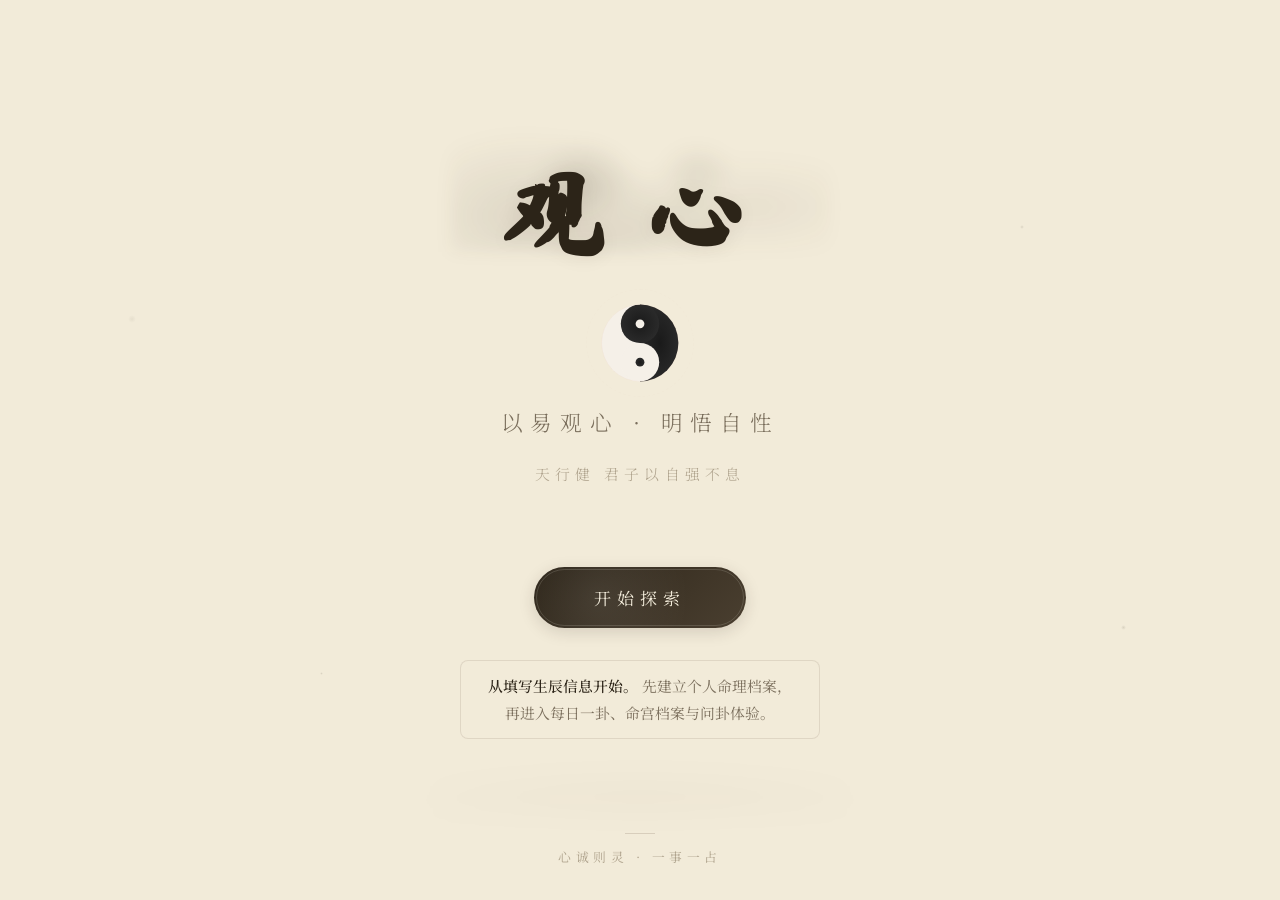
==== commit a6587c04: "feat: 收口结果页与节气入口体验" ====
--- a/index.html
+++ b/index.html
@@ -3,7 +3,7 @@
 <head>
 <meta charset="UTF-8">
 <meta name="viewport" content="width=device-width,initial-scale=1.0,viewport-fit=cover">
-<meta name="guanxin-version" content="2026-06-23-ui-sync">
+<meta name="guanxin-version" content="2026-06-24-bagua-wuxing-split">
 <title>观心 · 周易卦象</title>
 <link rel="preconnect" href="https://fonts.googleapis.com">
 <link rel="preconnect" href="https://fonts.gstatic.com" crossorigin>
@@ -281,6 +281,9 @@
   transition:all 0.4s var(--ease-ink);
   animation:brushStroke 1.2s var(--ease-ink) 1s both;
   box-shadow:0 4px 16px rgba(44,36,24,0.15);
+  touch-action:manipulation;
+  -webkit-tap-highlight-color:transparent;
+  user-select:none;
 }
 .splash-content .btn-ink::before{
   content:'';position:absolute;inset:0;border-radius:var(--radius-full);
@@ -576,6 +579,11 @@
   background:rgba(106,142,110,0.08);
 }
 .next-step-btn.is-done strong{color:var(--jade)}
+.next-step-btn.is-primary-path{
+  border-color:rgba(168,60,50,0.24);
+  background:rgba(168,60,50,0.05);
+}
+.next-step-btn.is-primary-path strong{color:var(--cinnabar)}
 .result-action-summary{
   border:1px solid rgba(106,142,110,0.18);border-radius:var(--radius-md);
   background:rgba(106,142,110,0.07);padding:var(--space-md);margin:var(--space-lg) 0;
@@ -587,9 +595,291 @@
 .result-action-summary p{
   margin:0;font-size:var(--text-sm);line-height:1.8;color:var(--ink);
 }
-.ai-action-card h4::after{
-  content:'先看建议，再看解释';display:block;margin-top:2px;
-  font-size:var(--text-xs);font-weight:400;color:var(--ink-faint);letter-spacing:0;
+.result-landing-board{
+  margin:var(--space-lg) 0;
+  position:relative;
+  overflow:hidden;
+  padding:18px;
+  border-radius:22px;
+  border:1px solid rgba(170,138,94,0.2);
+  background:
+    radial-gradient(circle at 86% 16%,rgba(168,60,50,0.08),transparent 24%),
+    linear-gradient(180deg,rgba(252,248,240,0.98),rgba(244,238,225,0.96));
+  text-align:left;
+}
+.result-landing-board::after{
+  content:'';
+  position:absolute;
+  inset:0;
+  background:
+    linear-gradient(115deg,transparent 0 18%,rgba(60,49,31,0.03) 18.5%,transparent 19.5% 100%);
+  pointer-events:none;
+}
+.result-landing-kicker{
+  display:inline-flex;
+  align-items:center;
+  min-height:28px;
+  padding:0 12px;
+  border-radius:999px;
+  background:rgba(168,60,50,0.07);
+  border:1px solid rgba(168,60,50,0.16);
+  color:var(--cinnabar);
+  font-size:var(--text-xs);
+  letter-spacing:0.08em;
+}
+.result-landing-headline{
+  position:relative;
+  z-index:1;
+  margin:10px 0 6px;
+  font-family:var(--font-serif);
+  font-size:1.08rem;
+  color:var(--ink-deep);
+  line-height:1.62;
+}
+.result-landing-copy{
+  position:relative;
+  z-index:1;
+  margin:0;
+  font-size:var(--text-sm);
+  color:var(--ink-light);
+  line-height:1.72;
+}
+.result-landing-brief{
+  position:relative;
+  z-index:1;
+  margin-top:14px;
+  padding:12px 13px;
+  border-radius:16px;
+  border:1px solid rgba(202,185,157,0.88);
+  background:rgba(255,252,246,0.88);
+}
+.result-landing-brief strong{
+  display:block;
+  margin-bottom:4px;
+  font-family:var(--font-serif);
+  font-size:var(--text-sm);
+  color:var(--ink-deep);
+}
+.result-landing-brief span{
+  display:block;
+  font-size:var(--text-sm);
+  color:var(--ink);
+  line-height:1.68;
+}
+.result-landing-grid{
+  display:grid;
+  grid-template-columns:repeat(2,minmax(0,1fr));
+  gap:10px;
+  margin-top:14px;
+}
+.result-landing-item{
+  position:relative;
+  z-index:1;
+  padding:12px 13px;
+  border-radius:16px;
+  border:1px solid rgba(202,185,157,0.88);
+  background:rgba(255,252,246,0.84);
+}
+.result-landing-item strong{
+  display:block;
+  margin-bottom:4px;
+  font-family:var(--font-serif);
+  font-size:var(--text-sm);
+  color:var(--ink-deep);
+}
+.result-landing-item span{
+  display:block;
+  font-size:var(--text-sm);
+  color:var(--ink);
+  line-height:1.66;
+}
+.ai-followup-panel{
+  margin:var(--space-lg) 0;
+  padding:18px;
+  border-radius:22px;
+  border:1px solid rgba(196,176,141,0.84);
+  background:
+    radial-gradient(circle at 16% 18%,rgba(106,142,110,0.06),transparent 20%),
+    linear-gradient(180deg,rgba(252,248,240,0.98),rgba(244,237,223,0.96));
+  text-align:left;
+}
+.ai-followup-entry{
+  display:grid;
+  gap:12px;
+  margin-top:14px;
+  padding:14px;
+  border-radius:18px;
+  border:1px dashed rgba(170,138,94,0.34);
+  background:rgba(255,252,246,0.72);
+}
+.ai-followup-entry p{
+  margin:0;
+  font-size:var(--text-sm);
+  line-height:1.78;
+  color:var(--ink-light);
+}
+.ai-followup-body{
+  display:none;
+  margin-top:12px;
+}
+.ai-followup-panel.is-ready .ai-followup-body{
+  display:block;
+}
+.ai-followup-head{
+  margin-bottom:12px;
+}
+.ai-followup-head h4{
+  margin:0 0 6px;
+  font-family:var(--font-serif);
+  font-size:var(--text-base);
+  color:var(--ink-deep);
+  letter-spacing:0.04em;
+}
+.ai-followup-head p{
+  margin:0;
+  font-size:var(--text-sm);
+  color:var(--ink-light);
+  line-height:1.72;
+}
+.ai-followup-grid{
+  display:grid;
+  grid-template-columns:repeat(2,minmax(0,1fr));
+  gap:10px;
+}
+.ai-followup-chip{
+  width:100%;
+  min-height:48px;
+  padding:10px 12px;
+  border-radius:16px;
+  border:1px solid rgba(216,206,188,0.9);
+  background:rgba(248,243,230,0.82);
+  color:var(--ink);
+  text-align:left;
+  cursor:pointer;
+  transition:all .22s var(--ease-ink);
+  font-family:var(--font-serif);
+  font-size:var(--text-sm);
+}
+.ai-followup-chip:hover,.ai-followup-chip:focus-visible{
+  border-color:rgba(168,60,50,0.24);
+  transform:translateY(-1px);
+  box-shadow:var(--shadow-sm);
+  outline:none;
+}
+.ai-followup-chip.is-active{
+  border-color:rgba(168,60,50,0.34);
+  background:rgba(168,60,50,0.08);
+  color:var(--cinnabar);
+}
+.ai-followup-form{
+  margin-top:12px;
+}
+.ai-followup-mode-note{
+  margin-top:10px;
+  padding:10px 12px;
+  border-radius:14px;
+  background:rgba(106,142,110,0.08);
+  color:var(--ink-light);
+  font-size:var(--text-xs);
+  line-height:1.72;
+}
+.ai-followup-label{
+  display:block;
+  margin-bottom:6px;
+  font-size:var(--text-xs);
+  color:var(--ink-light);
+  letter-spacing:0.04em;
+}
+.ai-followup-input{
+  width:100%;
+  min-height:88px;
+  resize:none;
+  padding:12px 14px;
+  border-radius:16px;
+  border:1px solid rgba(216,206,188,0.92);
+  background:rgba(255,252,246,0.9);
+  color:var(--ink-deep);
+  font-family:var(--font-serif);
+  font-size:var(--text-sm);
+  line-height:1.75;
+  transition:border-color .2s ease, box-shadow .2s ease;
+}
+.ai-followup-input:focus{
+  outline:none;
+  border-color:rgba(168,60,50,0.3);
+  box-shadow:0 0 0 3px rgba(168,60,50,0.08);
+}
+.ai-followup-actions{
+  display:flex;
+  gap:10px;
+  flex-wrap:wrap;
+  margin-top:12px;
+}
+.ai-followup-actions .btn{
+  flex:1 1 148px;
+  min-height:42px;
+}
+.ai-followup-note{
+  margin-top:10px;
+  font-size:var(--text-xs);
+  color:var(--ink-faint);
+  line-height:1.7;
+}
+.ai-followup-result{
+  margin-top:14px;
+  display:none;
+}
+.ai-followup-result.is-visible{
+  display:block;
+}
+.ai-followup-structure{
+  display:grid;
+  gap:10px;
+}
+.ai-followup-block{
+  padding:12px 13px;
+  border-radius:16px;
+  border:1px solid rgba(216,206,188,0.86);
+  background:rgba(255,252,246,0.78);
+}
+.ai-followup-block strong{
+  display:block;
+  margin-bottom:4px;
+  font-family:var(--font-serif);
+  font-size:var(--text-sm);
+  color:var(--ink-deep);
+}
+.ai-followup-block span{
+  display:block;
+  font-size:var(--text-sm);
+  color:var(--ink);
+  line-height:1.72;
+}
+.ai-followup-result .ai-error{
+  margin-top:10px;
+}
+.ai-followup-boundary-note{
+  margin:10px 2px 0;
+  font-size:var(--text-xs);
+  color:var(--ink-faint);
+  line-height:1.7;
+}
+.ai-result{
+  margin-top:0;
+}
+.ai-result h4{
+  color:var(--jade);
+}
+.ai-result p{
+  line-height:1.9;
+}
+@media (max-width:520px){
+  .result-landing-grid{
+    grid-template-columns:1fr;
+  }
+  .ai-followup-grid{
+    grid-template-columns:1fr;
+  }
 }
 
 /* ===== 首页 · 水墨风增强 ===== */
@@ -607,13 +897,12 @@
   text-shadow:0 1px 8px rgba(44,36,24,0.05);
 }
 .home-subtitle{
-  max-width:28ch;margin:0 auto;
+  max-width:22ch;margin:8px auto 0;
   font-family:var(--font-serif);font-size:var(--text-sm);color:var(--ink);
-  letter-spacing:0.04em;line-height:1.8;font-weight:400;
+  letter-spacing:0.03em;line-height:1.72;font-weight:400;
 }
 .home-path-strip{
-  display:flex;justify-content:center;gap:var(--space-xs);flex-wrap:wrap;
-  margin-top:var(--space-md);
+  display:none;
 }
 .home-path-chip{
   display:inline-flex;align-items:center;gap:6px;
@@ -625,6 +914,136 @@
 }
 .home-path-chip strong{
   font-weight:600;color:var(--cinnabar);font-size:11px;letter-spacing:0.08em;
+}
+.home-today-board{
+  position:relative;
+  margin:0 auto var(--space-lg);
+  padding:18px 18px 18px;
+  border-radius:24px;
+  border:1px solid rgba(168,60,50,0.14);
+  background:
+    radial-gradient(circle at 86% 14%,rgba(168,60,50,0.08),transparent 24%),
+    radial-gradient(circle at 12% 86%,rgba(106,142,110,0.06),transparent 24%),
+    linear-gradient(180deg,rgba(248,243,230,0.98),rgba(241,235,221,0.96));
+  box-shadow:var(--shadow-card),0 12px 28px rgba(44,36,24,0.05);
+  overflow:hidden;
+}
+.home-today-board::after{
+  content:'';
+  position:absolute;
+  inset:10px;
+  border-radius:18px;
+  border:1px solid rgba(176,164,142,0.14);
+  pointer-events:none;
+}
+.home-today-head{
+  position:relative;
+  z-index:1;
+  display:flex;
+  align-items:flex-start;
+  justify-content:space-between;
+  gap:var(--space-sm);
+}
+.home-today-kicker{
+  display:block;
+  font-family:var(--font-serif);
+  font-size:var(--text-xs);
+  color:var(--cinnabar);
+  letter-spacing:0.1em;
+  margin-bottom:4px;
+}
+.home-today-title{
+  font-family:var(--font-serif);
+  font-size:1.15rem;
+  color:var(--ink-deep);
+  font-weight:600;
+  line-height:1.42;
+  max-width:16ch;
+}
+.home-today-date{
+  flex-shrink:0;
+  min-height:34px;
+  padding:0 11px;
+  border-radius:999px;
+  border:1px solid rgba(216,206,188,0.92);
+  background:rgba(255,252,246,0.78);
+  display:inline-flex;
+  align-items:center;
+  color:var(--ink-light);
+  font-size:11px;
+  letter-spacing:0.03em;
+}
+.home-today-summary{
+  position:relative;
+  z-index:1;
+  margin-top:12px;
+  font-size:var(--text-sm);
+  color:var(--ink);
+  line-height:1.74;
+}
+.home-today-grid{
+  position:relative;
+  z-index:1;
+  display:grid;
+  grid-template-columns:1fr;
+  gap:10px;
+  margin-top:14px;
+}
+.home-today-card{
+  padding:13px 14px 12px;
+  border-radius:18px;
+  border:1px solid rgba(216,206,188,0.88);
+  background:rgba(255,252,246,0.8);
+}
+.home-today-card strong{
+  display:block;
+  font-family:var(--font-serif);
+  font-size:var(--text-sm);
+  color:var(--ink-deep);
+  letter-spacing:0.04em;
+}
+.home-today-card span{
+  display:block;
+  margin-top:5px;
+  font-size:var(--text-sm);
+  color:var(--ink);
+  line-height:1.66;
+}
+.home-today-actions{
+  position:relative;
+  z-index:1;
+  display:flex;
+  gap:10px;
+  flex-wrap:wrap;
+  margin-top:14px;
+}
+.home-today-actions .btn{
+  min-height:42px;
+  flex:1 1 148px;
+}
+.home-return-strip{
+  position:relative;
+  z-index:1;
+  margin-top:12px;
+}
+.home-return-chip{
+  display:flex;
+  align-items:flex-start;
+  gap:6px;
+  width:100%;
+  padding:10px 12px;
+  border-radius:16px;
+  border:1px solid rgba(216,206,188,0.88);
+  background:rgba(255,252,246,0.68);
+  color:var(--ink-light);
+  font-size:12px;
+  line-height:1.6;
+}
+.home-return-chip strong{
+  color:var(--ink-deep);
+  font-weight:600;
+  margin-right:0;
+  white-space:nowrap;
 }
 .home-review-card{
   display:none;
@@ -655,6 +1074,228 @@
   color:var(--ink-faint);
   margin-bottom:var(--space-sm);
 }
+.home-practice-state{
+  display:flex;
+  align-items:flex-start;
+  flex-direction:column;
+  gap:8px;
+  margin-bottom:var(--space-sm);
+}
+.practice-state-timeline{
+  display:flex;
+  align-items:center;
+  width:100%;
+  gap:8px;
+}
+.practice-timeline-step{
+  display:flex;
+  align-items:center;
+  gap:6px;
+  min-width:0;
+  color:var(--ink-faint);
+  transition:color .18s ease, transform .18s ease;
+}
+.practice-timeline-step.is-active{
+  color:var(--ink-deep);
+}
+.practice-timeline-step.is-current{
+  transform:translateY(-1px);
+}
+.practice-timeline-dot{
+  width:10px;
+  height:10px;
+  flex:0 0 10px;
+  border-radius:999px;
+  border:1px solid rgba(216,206,188,0.92);
+  background:rgba(255,252,246,0.9);
+  box-shadow:0 0 0 3px rgba(255,252,246,0.72);
+  transition:border-color .18s ease, background .18s ease, box-shadow .18s ease, transform .18s ease;
+}
+.practice-timeline-step.is-active .practice-timeline-dot{
+  border-color:rgba(139,115,85,0.34);
+  background:var(--gold);
+}
+.practice-timeline-step.is-current .practice-timeline-dot{
+  transform:scale(1.16);
+  box-shadow:0 0 0 4px rgba(139,115,85,0.14);
+}
+.practice-timeline-step[data-state="reviewing"].is-active .practice-timeline-dot{
+  border-color:rgba(168,60,50,0.34);
+  background:var(--cinnabar);
+  box-shadow:0 0 0 4px rgba(168,60,50,0.12);
+}
+.practice-timeline-step[data-state="done"].is-active .practice-timeline-dot{
+  border-color:rgba(106,142,110,0.34);
+  background:var(--jade);
+  box-shadow:0 0 0 4px rgba(106,142,110,0.12);
+}
+.practice-timeline-label{
+  font-size:var(--text-xs);
+  letter-spacing:0.04em;
+  white-space:nowrap;
+}
+.practice-timeline-line{
+  flex:1 1 auto;
+  height:1px;
+  min-width:16px;
+  background:rgba(216,206,188,0.9);
+  transition:background .18s ease;
+}
+.practice-timeline-line.is-active{
+  background:linear-gradient(90deg,rgba(168,60,50,0.28),rgba(106,142,110,0.28));
+}
+.practice-state-badge{
+  display:inline-flex;
+  align-items:center;
+  min-height:28px;
+  padding:0 12px;
+  border-radius:999px;
+  border:1px solid rgba(216,206,188,0.9);
+  background:rgba(255,252,246,0.74);
+  font-size:var(--text-xs);
+  letter-spacing:0.06em;
+  color:var(--ink-light);
+}
+.practice-state-badge.is-saved{
+  color:var(--gold);
+  border-color:rgba(139,115,85,0.22);
+  background:rgba(139,115,85,0.08);
+}
+.practice-state-badge.is-reviewing{
+  color:var(--cinnabar);
+  border-color:rgba(168,60,50,0.22);
+  background:rgba(168,60,50,0.08);
+}
+.practice-state-badge.is-done{
+  color:var(--jade);
+  border-color:rgba(106,142,110,0.24);
+  background:rgba(106,142,110,0.08);
+}
+.practice-state-badge.is-adjusting{
+  color:var(--ink);
+  border-color:rgba(122,110,92,0.22);
+  background:rgba(122,110,92,0.08);
+}
+.home-practice-note{
+  margin-top:var(--space-sm);
+  padding-top:var(--space-sm);
+  border-top:1px dashed rgba(216,206,188,0.86);
+  font-size:var(--text-xs);
+  color:var(--ink-faint);
+  line-height:1.75;
+}
+.home-review-card.is-done{
+  border-color:rgba(106,142,110,0.28);
+  background:linear-gradient(135deg,rgba(245,250,244,0.96),rgba(234,243,232,0.9));
+}
+.home-review-card.is-reviewing{
+  border-color:rgba(168,60,50,0.24);
+}
+.home-review-card.is-adjusting{
+  border-color:rgba(139,115,85,0.28);
+  background:linear-gradient(135deg,rgba(250,247,241,0.96),rgba(242,236,227,0.92));
+}
+.home-jieqi-card{
+  display:block;
+  border-color:rgba(139,115,85,0.18);
+  background:
+    radial-gradient(circle at 86% 16%,rgba(168,60,50,0.08),transparent 22%),
+    linear-gradient(135deg,rgba(250,246,237,0.98),rgba(240,233,217,0.92));
+}
+.home-jieqi-card .home-review-eyebrow{
+  color:var(--gold);
+}
+.home-jieqi-card h3{
+  margin-bottom:4px;
+}
+.home-jieqi-basis{
+  display:none;
+}
+.home-jieqi-date{
+  display:inline-flex;
+  align-items:center;
+  min-height:28px;
+  padding:0 10px;
+  border-radius:999px;
+  border:1px solid rgba(216,206,188,0.92);
+  background:rgba(255,252,246,0.72);
+  color:var(--ink-light);
+  font-size:var(--text-xs);
+  margin-bottom:10px;
+}
+.home-jieqi-card .home-review-meta{
+  margin-bottom:8px;
+}
+.home-jieqi-card .home-review-question{
+  margin-bottom:10px;
+}
+.home-jieqi-card .jieqi-practice-list{
+  display:block;
+}
+.home-jieqi-card .jieqi-practice-item{
+  margin-top:10px;
+  padding:10px 12px;
+  border-radius:14px;
+  border:1px solid rgba(202,185,157,0.72);
+  background:rgba(255,252,246,0.7);
+}
+.home-jieqi-card .jieqi-practice-item strong{
+  display:block;
+  margin-bottom:2px;
+  color:var(--ink-deep);
+  font-family:var(--font-serif);
+  font-size:var(--text-sm);
+}
+.home-jieqi-card .jieqi-practice-item span{
+  display:block;
+  color:var(--ink-light);
+  line-height:1.72;
+  font-size:var(--text-sm);
+}
+.home-jieqi-card .home-review-actions .btn-outline{
+  width:100%;
+}
+.jieqi-practice-list{
+  display:grid;
+  gap:10px;
+  margin-top:12px;
+}
+.jieqi-practice-item{
+  padding:12px 13px;
+  border-radius:16px;
+  border:1px solid rgba(216,206,188,0.86);
+  background:rgba(255,252,246,0.72);
+}
+.jieqi-practice-item strong{
+  display:block;
+  font-family:var(--font-serif);
+  font-size:var(--text-sm);
+  color:var(--ink-deep);
+  margin-bottom:4px;
+}
+.jieqi-practice-item span{
+  display:block;
+  font-size:var(--text-sm);
+  color:var(--ink);
+  line-height:1.66;
+}
+.jieqi-tag-row{
+  display:flex;
+  flex-wrap:wrap;
+  gap:8px;
+  margin-top:12px;
+}
+.jieqi-mini-tag{
+  display:inline-flex;
+  align-items:center;
+  min-height:30px;
+  padding:0 12px;
+  border-radius:999px;
+  border:1px solid rgba(216,206,188,0.92);
+  background:rgba(255,252,246,0.72);
+  color:var(--ink-light);
+  font-size:var(--text-xs);
+}
 .home-review-question{
   font-family:var(--font-serif);
   font-size:var(--text-sm);
@@ -677,6 +1318,13 @@
   min-height:40px;
   padding:var(--space-xs) var(--space-md);
   font-size:var(--text-sm);
+}
+.home-review-actions .btn[disabled]{
+  opacity:0.62;
+  cursor:default;
+  pointer-events:none;
+  transform:none;
+  box-shadow:none;
 }
 /* 水墨分隔线 · 朱砂点缀 */
 .home-title-block::after{
@@ -916,6 +1564,65 @@
   color:var(--cinnabar);font-weight:500;letter-spacing:0.1em;margin-bottom:var(--space-sm);
 }
 .div-interpret p{font-size:var(--text-sm);color:var(--ink);line-height:1.9}
+.div-reveal-card{
+  margin:0 0 var(--space-lg);
+  padding:var(--space-md);
+  border-radius:var(--radius-lg);
+  border:1px dashed rgba(139,115,85,0.38);
+  background:rgba(248,243,230,0.72);
+  text-align:left;
+}
+.div-reveal-card h4{
+  margin:0 0 6px;
+  font-family:var(--font-serif);
+  font-size:var(--text-sm);
+  color:var(--gold);
+  letter-spacing:0.08em;
+}
+.div-reveal-card p{
+  margin:0;
+  font-size:var(--text-sm);
+  color:var(--ink-light);
+  line-height:1.8;
+}
+.div-fold{
+  margin-bottom:var(--space-md);
+  border:1px solid rgba(216,206,188,0.82);
+  border-radius:var(--radius-lg);
+  background:rgba(248,243,230,0.76);
+  overflow:hidden;
+  text-align:left;
+}
+.div-fold summary{
+  list-style:none;
+  cursor:pointer;
+  display:flex;
+  align-items:center;
+  justify-content:space-between;
+  gap:var(--space-md);
+  padding:var(--space-sm) var(--space-md);
+  font-family:var(--font-serif);
+  font-size:var(--text-sm);
+  color:var(--ink-deep);
+}
+.div-fold summary::-webkit-details-marker{display:none}
+.div-fold summary::after{
+  content:'展开';
+  color:var(--ink-faint);
+  font-size:var(--text-xs);
+}
+.div-fold[open] summary::after{content:'收起'}
+.div-fold-body{
+  padding:0 var(--space-sm) var(--space-sm);
+}
+.div-fold .div-interpret,
+.div-fold .ai-result{
+  margin-bottom:var(--space-sm);
+}
+.div-fold .div-interpret:last-child,
+.div-fold .ai-result:last-child{
+  margin-bottom:0;
+}
 .plain-insight-card{
   background:linear-gradient(180deg,rgba(248,243,230,0.98),rgba(242,235,217,0.9));
   border:1px solid rgba(106,142,110,0.22);
@@ -989,10 +1696,20 @@
   display:flex;
   flex-direction:column;
   border-radius:var(--radius-xl) var(--radius-xl) 0 0;
-  background:linear-gradient(180deg,rgba(248,243,230,0.99),rgba(242,235,217,0.97));
-  border:1px solid rgba(216,206,188,0.95);
+  background:
+    radial-gradient(circle at 82% 10%,rgba(168,60,50,0.08),transparent 22%),
+    linear-gradient(180deg,rgba(250,246,237,0.99),rgba(242,235,217,0.97));
+  border:1px solid rgba(206,188,155,0.95);
   box-shadow:var(--shadow-lg);
   padding:0 var(--space-lg) var(--space-xl);
+}
+.insight-sheet-handle{
+  width:56px;
+  height:5px;
+  border-radius:999px;
+  background:rgba(139,115,85,0.26);
+  margin:10px auto 0;
+  flex-shrink:0;
 }
 .insight-sheet-top{
   display:flex;align-items:flex-start;justify-content:space-between;gap:var(--space-md);
@@ -1001,8 +1718,8 @@
   z-index:2;
   margin:0 calc(var(--space-lg) * -1) var(--space-md);
   padding:var(--space-lg) var(--space-lg) var(--space-md);
-  background:linear-gradient(180deg,rgba(248,243,230,0.995) 0%,rgba(248,243,230,0.985) 78%,rgba(248,243,230,0.92) 100%);
-  border-bottom:1px solid rgba(216,206,188,0.72);
+  background:linear-gradient(180deg,rgba(250,246,237,0.995) 0%,rgba(250,246,237,0.985) 78%,rgba(250,246,237,0.92) 100%);
+  border-bottom:1px solid rgba(206,188,155,0.72);
   backdrop-filter:blur(10px);
 }
 .insight-sheet-top h3{
@@ -1026,15 +1743,111 @@
 .insight-sheet-summary{
   padding:var(--space-md);
   border-radius:var(--radius-lg);
-  background:rgba(106,142,110,0.07);
-  border:1px solid rgba(106,142,110,0.16);
+  background:linear-gradient(180deg,rgba(255,252,246,0.94),rgba(247,240,226,0.92));
+  border:1px solid rgba(170,138,94,0.2);
   margin-bottom:var(--space-md);
 }
 .insight-sheet-summary strong{
-  display:block;font-family:var(--font-serif);font-size:var(--text-sm);color:var(--jade);margin-bottom:4px;
+  display:block;font-family:var(--font-serif);font-size:var(--text-sm);color:var(--cinnabar);margin-bottom:4px;
 }
 .insight-sheet-summary span{
   display:block;font-size:var(--text-sm);line-height:1.85;color:var(--ink);
+}
+.insight-reading-path{
+  display:flex;
+  flex-wrap:wrap;
+  gap:8px;
+  margin-bottom:var(--space-sm);
+}
+.insight-reading-chip{
+  display:inline-flex;
+  align-items:center;
+  min-height:28px;
+  padding:0 12px;
+  border-radius:999px;
+  background:rgba(168,60,50,0.08);
+  border:1px solid rgba(168,60,50,0.12);
+  color:var(--cinnabar);
+  font-size:var(--text-xs);
+  letter-spacing:0.05em;
+}
+.insight-reading-chip.is-jade{
+  background:rgba(106,142,110,0.08);
+  border-color:rgba(106,142,110,0.14);
+  color:var(--jade);
+}
+.insight-reading-chip.is-gold{
+  background:rgba(139,115,85,0.08);
+  border-color:rgba(139,115,85,0.16);
+  color:var(--gold);
+}
+.insight-story{
+  display:grid;
+  grid-template-columns:1fr;
+  gap:var(--space-sm);
+}
+.insight-story-card{
+  padding:var(--space-md);
+  border-radius:var(--radius-lg);
+  border:1px solid rgba(216,206,188,0.86);
+  background:linear-gradient(180deg,rgba(255,252,246,0.98),rgba(245,239,226,0.95));
+  box-shadow:var(--shadow-sm);
+}
+.insight-story-card strong{
+  display:block;
+  font-family:var(--font-serif);
+  font-size:var(--text-sm);
+  color:var(--ink-deep);
+  margin-bottom:6px;
+  letter-spacing:0.04em;
+}
+.insight-story-card p{
+  margin:0;
+  font-size:var(--text-sm);
+  line-height:1.85;
+  color:var(--ink-light);
+}
+.insight-story-card.is-core{
+  border-color:rgba(106,142,110,0.22);
+  background:linear-gradient(180deg,rgba(245,250,244,0.98),rgba(238,245,236,0.94));
+}
+.insight-story-card.is-classic{
+  border-color:rgba(168,60,50,0.14);
+}
+.insight-story-card.is-classic p{
+  font-family:var(--font-serif);
+  font-style:italic;
+  color:var(--ink);
+}
+.insight-story-card.is-split{
+  background:
+    linear-gradient(180deg,rgba(248,243,230,0.98),rgba(242,235,217,0.94)),
+    radial-gradient(circle at top right,rgba(106,142,110,0.07),transparent 42%);
+}
+.insight-story-grid{
+  display:grid;
+  grid-template-columns:repeat(2,minmax(0,1fr));
+  gap:var(--space-sm);
+  margin-bottom:var(--space-sm);
+}
+.insight-story-stat{
+  padding:var(--space-sm);
+  border-radius:var(--radius-md);
+  background:rgba(248,243,230,0.8);
+  border:1px solid rgba(216,206,188,0.82);
+}
+.insight-story-stat span{
+  display:block;
+  font-size:var(--text-xs);
+  color:var(--ink-faint);
+  margin-bottom:3px;
+}
+.insight-story-stat em{
+  display:block;
+  font-style:normal;
+  font-family:var(--font-serif);
+  font-size:var(--text-sm);
+  color:var(--ink-deep);
 }
 .insight-sheet-body{
   display:flex;
@@ -1051,6 +1864,31 @@
 .insight-sheet-body > *{
   flex-shrink:0;
 }
+.insight-sheet-footer{
+  position:sticky;
+  bottom:0;
+  z-index:2;
+  margin:var(--space-sm) calc(var(--space-lg) * -1) 0;
+  padding:var(--space-sm) var(--space-lg) 0;
+  background:linear-gradient(180deg,rgba(248,243,230,0.02) 0%,rgba(248,243,230,0.9) 24%,rgba(248,243,230,0.99) 100%);
+}
+.insight-sheet-footer-btn{
+  width:100%;
+  min-height:46px;
+  border-radius:16px;
+  border:1px solid rgba(216,206,188,0.92);
+  background:rgba(255,252,246,0.96);
+  color:var(--ink-deep);
+  font-family:var(--font-serif);
+  font-size:var(--text-sm);
+  cursor:pointer;
+  transition:border-color .2s var(--ease-ink),transform .2s var(--ease-ink),box-shadow .2s var(--ease-ink);
+}
+.insight-sheet-footer-btn:hover{
+  transform:translateY(-1px);
+  border-color:rgba(139,115,85,0.34);
+  box-shadow:var(--shadow-sm);
+}
 .insight-chip-grid{
   display:grid;grid-template-columns:1fr;gap:var(--space-sm);margin-top:var(--space-sm);
 }
@@ -1275,7 +2113,18 @@
   pointer-events:none;
 }
 .daily-inner{width:100%;max-width:560px;padding:var(--space-xl) var(--space-md)}
-.daily-nav{display:flex;align-items:center;justify-content:space-between;margin-bottom:var(--space-lg)}
+.daily-nav{
+  position:sticky;
+  top:0;
+  z-index:8;
+  display:flex;
+  align-items:center;
+  justify-content:flex-start;
+  margin-bottom:var(--space-lg);
+  padding:6px 0 10px;
+  background:linear-gradient(180deg,rgba(248,243,230,0.96),rgba(248,243,230,0.84),rgba(248,243,230,0));
+  backdrop-filter:blur(8px);
+}
 .daily-nav-btn{
   background:none;border:1px solid var(--ink-ghost);border-radius:var(--radius-sm);
   padding:var(--space-xs) var(--space-md);font-family:var(--font-serif);
@@ -1283,11 +2132,75 @@
   min-height:36px;letter-spacing:0.06em;
 }
 .daily-nav-btn:hover{border-color:var(--cinnabar);color:var(--cinnabar);background:var(--cinnabar-bg)}
-.daily-nav-label{font-family:var(--font-serif);font-size:var(--text-base);color:var(--ink-deep);font-weight:500;letter-spacing:0.08em}
+.daily-nav-label{
+  position:absolute;
+  left:50%;
+  transform:translateX(-50%);
+  font-family:var(--font-serif);
+  font-size:var(--text-base);
+  color:var(--ink-deep);
+  font-weight:500;
+  letter-spacing:0.08em;
+  pointer-events:none;
+}
 .daily-date-hint{font-size:var(--text-xs);color:var(--ink-faint);text-align:center;margin-bottom:var(--space-md);letter-spacing:0.05em}
 .daily-hex-display{text-align:center;margin-bottom:var(--space-lg)}
 .daily-hex-name{font-family:var(--font-serif);font-size:var(--text-2xl);color:var(--ink-deep);font-weight:600;letter-spacing:0.15em;margin-top:var(--space-md)}
 .daily-hex-sub{font-size:var(--text-sm);color:var(--ink-light);margin-top:var(--space-xs);letter-spacing:0.08em}
+.daily-brief-board{
+  margin-bottom:var(--space-md);
+  padding:var(--space-lg);
+  border-radius:var(--radius-md);
+  border:1px solid rgba(176,164,142,0.28);
+  background:
+    linear-gradient(160deg,rgba(248,243,230,0.96),rgba(245,238,224,0.92)),
+    radial-gradient(circle at top right,rgba(181,138,78,0.08),transparent 38%);
+  box-shadow:0 16px 36px rgba(44,36,24,0.06);
+}
+.daily-brief-kicker{
+  display:inline-flex;align-items:center;gap:6px;
+  padding:4px 10px;border-radius:999px;
+  background:rgba(168,60,50,0.08);border:1px solid rgba(168,60,50,0.14);
+  font-size:var(--text-xs);letter-spacing:0.08em;color:var(--cinnabar);
+}
+.daily-brief-title{
+  margin-top:var(--space-sm);
+  font-family:var(--font-serif);font-size:var(--text-xl);
+  line-height:1.55;color:var(--ink-deep);letter-spacing:0.06em;
+}
+.daily-brief-focus{
+  margin-top:var(--space-sm);
+  font-size:var(--text-sm);line-height:1.85;color:var(--ink-light);
+}
+.daily-brief-grid{
+  display:grid;grid-template-columns:1fr;gap:var(--space-sm);
+  margin-top:var(--space-md);
+}
+.daily-brief-item{
+  padding:var(--space-md);
+  border-radius:var(--radius-sm);
+  border:1px solid rgba(176,164,142,0.22);
+  background:rgba(255,251,245,0.78);
+}
+.daily-brief-item strong{
+  display:block;margin-bottom:6px;
+  font-family:var(--font-serif);font-size:var(--text-sm);letter-spacing:0.06em;
+}
+.daily-brief-item p{
+  margin:0;font-size:var(--text-sm);line-height:1.8;color:var(--ink);
+}
+.daily-brief-item.is-do strong{color:var(--jade)}
+.daily-brief-item.is-avoid strong{color:var(--gold)}
+.daily-brief-note{
+  margin-top:var(--space-md);padding-top:var(--space-sm);
+  border-top:1px dashed rgba(176,164,142,0.36);
+  font-size:var(--text-xs);line-height:1.8;color:var(--ink-faint);
+}
+.daily-brief-note strong{color:var(--ink-light)}
+.daily-brief-actions{
+  display:flex;flex-wrap:wrap;gap:var(--space-sm);
+  margin-top:var(--space-md);
+}
 .daily-section{
   background:var(--paper-light);border:1px solid var(--ink-ghost);
   border-radius:var(--radius-sm);padding:var(--space-md) var(--space-lg);
@@ -1305,6 +2218,53 @@
   border-radius:var(--radius-full);font-family:var(--font-serif);
   font-size:var(--text-xs);color:var(--gold);margin-bottom:var(--space-sm);
 }
+.daily-deep-card{
+  margin-bottom:var(--space-md);
+  padding:var(--space-lg);
+  border-radius:var(--radius-md);
+  border:1px solid rgba(216,206,188,0.9);
+  background:
+    linear-gradient(180deg,rgba(255,252,246,0.98),rgba(244,238,225,0.95)),
+    radial-gradient(circle at top right,rgba(106,142,110,0.08),transparent 38%);
+  box-shadow:var(--shadow-sm);
+}
+.daily-deep-kicker{
+  display:inline-flex;align-items:center;gap:6px;
+  padding:4px 10px;border-radius:999px;
+  background:rgba(106,142,110,0.08);border:1px solid rgba(106,142,110,0.14);
+  font-size:var(--text-xs);letter-spacing:0.08em;color:var(--jade);
+}
+.daily-deep-title{
+  margin-top:var(--space-sm);
+  font-family:var(--font-serif);font-size:var(--text-lg);
+  line-height:1.55;color:var(--ink-deep);letter-spacing:0.05em;
+}
+.daily-deep-copy{
+  margin-top:var(--space-sm);
+  font-size:var(--text-sm);line-height:1.8;color:var(--ink-light);
+}
+.daily-deep-points{
+  display:grid;grid-template-columns:1fr;gap:var(--space-sm);
+  margin-top:var(--space-md);
+}
+.daily-deep-point{
+  padding:var(--space-sm) var(--space-md);
+  border-radius:var(--radius-sm);
+  border:1px solid rgba(216,206,188,0.82);
+  background:rgba(248,243,230,0.82);
+}
+.daily-deep-point strong{
+  display:block;font-family:var(--font-serif);
+  font-size:var(--text-sm);color:var(--ink-deep);margin-bottom:3px;
+}
+.daily-deep-point span{
+  display:block;font-size:var(--text-xs);line-height:1.75;color:var(--ink-light);
+}
+.daily-deep-actions{
+  display:flex;flex-wrap:wrap;gap:var(--space-sm);
+  margin-top:var(--space-md);
+}
+.daily-deep-actions .btn{flex:1 1 180px}
 
 /* ===== 一事一占提示 ===== */
 .once-warn{
@@ -1778,10 +2738,48 @@
   cursor:pointer;transition:all 0.2s;position:relative;
 }
 .history-item:hover{border-color:var(--cinnabar);box-shadow:var(--shadow-sm)}
+.history-day-group{
+  display:grid;
+  gap:var(--space-sm);
+  margin-bottom:var(--space-lg);
+}
+.history-day-head{
+  display:flex;
+  align-items:center;
+  justify-content:space-between;
+  gap:var(--space-sm);
+  padding:0 2px;
+}
+.history-day-title{
+  font-family:var(--font-serif);
+  font-size:var(--text-sm);
+  color:var(--ink-deep);
+}
+.history-day-meta{
+  font-size:var(--text-xs);
+  color:var(--ink-faint);
+}
 .history-date{font-size:var(--text-xs);color:var(--ink-faint);margin-bottom:4px}
 .history-hex-name{font-family:var(--font-serif);font-size:var(--text-base);color:var(--ink-deep);font-weight:500}
 .history-question{font-size:var(--text-sm);color:var(--ink-light);margin-top:4px;font-style:italic}
 .history-empty{text-align:center;color:var(--ink-faint);padding:var(--space-2xl) 0;font-family:var(--font-serif)}
+.history-mini-row{
+  display:flex;
+  flex-wrap:wrap;
+  gap:8px;
+  margin-top:8px;
+}
+.history-mini-chip{
+  display:inline-flex;
+  align-items:center;
+  min-height:26px;
+  padding:0 10px;
+  border-radius:999px;
+  background:rgba(255,252,246,0.86);
+  border:1px solid rgba(216,206,188,0.9);
+  color:var(--ink-light);
+  font-size:11px;
+}
 .history-detail-btn{
   display:inline-block;margin-top:var(--space-sm);
   padding:var(--space-xs) var(--space-md);
@@ -1822,9 +2820,14 @@
   .div-inner{padding:var(--space-xl) var(--space-lg)}
 }
 @media (min-width: 768px){
+  .home-today-grid{grid-template-columns:1.2fr 1fr}
+  .daily-brief-grid{grid-template-columns:repeat(2,minmax(0,1fr))}
   .home-quick-row{grid-template-columns:repeat(4,minmax(0,1fr))}
   .feature-card{padding:22px 22px 22px 18px}
   .hexagram-show{padding:var(--space-xl) var(--space-2xl)}
+  .bz-focus-rail{grid-template-columns:repeat(3,minmax(0,1fr))}
+  .insight-story{grid-template-columns:repeat(2,minmax(0,1fr))}
+  .insight-story-card.is-split{grid-column:1 / -1}
 }
 @media (min-width: 1024px){
   .home-inner{max-width:860px}
@@ -1998,29 +3001,102 @@
 }
 /* 月报卡片 */
 .monthly-report{
-  background:linear-gradient(135deg,var(--paper-light) 0%,var(--silk) 100%);
-  border:1px solid var(--ink-ghost);border-radius:var(--radius-md);
-  padding:var(--space-lg);margin-bottom:var(--space-lg);
+  background:linear-gradient(180deg,rgba(255,252,246,0.96),rgba(247,242,232,0.96));
+  border:1px solid rgba(216,206,188,0.92);border-radius:22px;
+  padding:18px;margin-bottom:var(--space-lg);
   position:relative;overflow:hidden;
 }
 .monthly-report::before{
-  content:'';position:absolute;inset:5px;
-  border:1px solid rgba(176,164,142,0.15);border-radius:var(--radius-sm);
+  content:'';position:absolute;inset:10px;
+  border:1px solid rgba(176,164,142,0.12);border-radius:16px;
   pointer-events:none;
 }
 .monthly-report h4{
   font-family:var(--font-serif);font-size:var(--text-base);color:var(--ink-deep);
-  letter-spacing:0.1em;margin-bottom:var(--space-sm);text-align:center;
+  letter-spacing:0.04em;margin-bottom:6px;text-align:left;
+}
+.monthly-report p{
+  margin:0 0 14px;
+  font-size:var(--text-sm);
+  color:var(--ink-light);
+  line-height:1.7;
 }
 .monthly-report .report-stats{
-  display:flex;justify-content:space-around;text-align:center;gap:var(--space-sm);
-}
-.monthly-report .stat-item{flex:1}
+  display:grid;grid-template-columns:repeat(2,minmax(0,1fr));gap:10px;
+}
+.monthly-report .stat-item{
+  padding:12px;
+  border-radius:16px;
+  border:1px solid rgba(216,206,188,0.86);
+  background:rgba(255,252,246,0.7);
+  text-align:left;
+}
 .monthly-report .stat-num{
-  font-family:var(--font-display);font-size:var(--text-2xl);color:var(--cinnabar);
+  font-family:var(--font-serif);font-size:1.3rem;color:var(--ink-deep);
   display:block;line-height:1.2;
 }
-.monthly-report .stat-label{font-size:var(--text-xs);color:var(--ink-light);letter-spacing:0.05em}
+.monthly-report .stat-label{
+  display:block;
+  margin-top:4px;
+  font-size:var(--text-xs);
+  color:var(--ink-light);
+  letter-spacing:0.03em;
+  line-height:1.6;
+}
+.history-insight-panel{
+  margin-bottom:var(--space-md);
+  padding:18px;
+  border-radius:22px;
+  border:1px solid rgba(106,142,110,0.18);
+  background:linear-gradient(180deg,rgba(247,251,247,0.98),rgba(241,247,241,0.94));
+  box-shadow:0 10px 24px rgba(44,36,24,0.04);
+}
+.history-insight-panel h4{
+  margin:0 0 6px;
+  font-family:var(--font-serif);
+  font-size:var(--text-base);
+  color:var(--jade);
+  letter-spacing:0.04em;
+}
+.history-insight-panel p{
+  margin:0;
+  font-size:var(--text-sm);
+  color:var(--ink);
+  line-height:1.72;
+}
+.history-insight-grid{
+  display:grid;
+  grid-template-columns:repeat(3,minmax(0,1fr));
+  gap:10px;
+  margin-top:12px;
+}
+.history-insight-item{
+  padding:12px;
+  border-radius:16px;
+  border:1px solid rgba(216,206,188,0.82);
+  background:rgba(255,252,246,0.74);
+}
+.history-insight-item strong{
+  display:block;
+  font-family:var(--font-serif);
+  font-size:var(--text-sm);
+  color:var(--ink-deep);
+  margin-bottom:4px;
+}
+.history-insight-item span{
+  display:block;
+  font-size:var(--text-xs);
+  color:var(--ink-light);
+  line-height:1.66;
+}
+.history-insight-note{
+  margin-top:12px;
+  padding-top:12px;
+  border-top:1px dashed rgba(216,206,188,0.92);
+  font-size:var(--text-xs);
+  color:var(--ink-light);
+  line-height:1.7;
+}
 
 /* ===== 自定义确认弹窗 ===== */
 .confirm-overlay{
@@ -2070,7 +3146,7 @@
   letter-spacing:0.08em;
 }
 
-/* ===== 八宅风水分析 ===== */
+/* ===== 八星磁场页 ===== */
 .bz-inner{width:100%;max-width:560px;padding:var(--space-xl) var(--space-md)}
 .bz-title{
   font-family:var(--font-serif);font-size:var(--text-xl);color:var(--ink-deep);
@@ -2163,36 +3239,176 @@
   color:var(--ink);
   line-height:1.85;
 }
-.bz-flow-tabs{
+.bz-hero-actions{
   display:grid;
-  grid-template-columns:repeat(3,1fr);
-  gap:var(--space-xs);
-  padding:var(--space-xs);
-  margin-bottom:var(--space-lg);
-  background:rgba(248,243,230,0.92);
-  border:1px solid rgba(216,206,188,0.82);
-  border-radius:999px;
+  grid-template-columns:repeat(3,minmax(0,1fr));
+  gap:10px;
+  margin-top:var(--space-md);
+}
+.bz-hero-action{
+  appearance:none;
+  width:100%;
+  min-height:86px;
+  text-align:left;
+  padding:12px 12px 10px;
+  border-radius:18px;
+  border:1px solid rgba(216,206,188,0.88);
+  background:rgba(255,252,246,0.78);
+  cursor:pointer;
+  transition:transform 0.2s var(--ease-ink),box-shadow 0.2s var(--ease-ink),border-color 0.2s var(--ease-ink);
+}
+.bz-hero-action:hover,.bz-hero-action:focus-visible{
+  transform:translateY(-1px);
+  box-shadow:var(--shadow-sm);
+  border-color:rgba(168,60,50,0.24);
+}
+.bz-hero-action:focus-visible{outline:none}
+.bz-hero-action em{
+  display:block;
+  font-style:normal;
+  font-size:11px;
+  color:var(--ink-faint);
+  letter-spacing:0.08em;
+  margin-bottom:6px;
+}
+.bz-hero-action strong{
+  display:block;
+  font-family:var(--font-serif);
+  font-size:var(--text-sm);
+  color:var(--ink-deep);
+  margin-bottom:3px;
+}
+.bz-hero-action span{
+  display:block;
+  font-size:var(--text-xs);
+  line-height:1.7;
+  color:var(--ink-light);
+}
+.bz-flow-nav{
   position:sticky;
   top:calc(var(--space-sm) + 2px);
   z-index:4;
+  margin-bottom:var(--space-lg);
+}
+.bz-flow-nav-head{
+  padding:12px 14px 10px;
+  border:1px solid rgba(216,206,188,0.82);
+  border-bottom:none;
+  border-radius:20px 20px 0 0;
+  background:rgba(248,243,230,0.94);
   backdrop-filter:blur(10px);
 }
+.bz-flow-nav-head strong{
+  display:block;
+  font-family:var(--font-serif);
+  font-size:var(--text-sm);
+  color:var(--ink-deep);
+  margin-bottom:2px;
+}
+.bz-flow-nav-head span{
+  display:block;
+  font-size:var(--text-xs);
+  color:var(--ink-light);
+  line-height:1.68;
+}
+.bz-flow-tabs{
+  display:grid;
+  grid-template-columns:repeat(2,minmax(0,1fr));
+  gap:var(--space-xs);
+  padding:var(--space-xs);
+  background:rgba(248,243,230,0.94);
+  border:1px solid rgba(216,206,188,0.82);
+  border-top:none;
+  border-radius:0 0 20px 20px;
+  backdrop-filter:blur(10px);
+}
 .bz-flow-tab{
-  border:none;
-  border-radius:999px;
-  background:transparent;
+  display:flex;
+  flex-direction:column;
+  align-items:flex-start;
+  justify-content:flex-start;
+  gap:4px;
+  min-height:72px;
+  border:1px solid rgba(216,206,188,0.92);
+  border-radius:18px;
+  background:rgba(255,252,246,0.92);
   color:var(--ink-light);
+  font-family:var(--font-sans);
+  font-size:var(--text-xs);
+  text-align:left;
+  padding:12px 12px 11px;
+  cursor:pointer;
+  transition:background 0.2s var(--ease-ink),color 0.2s var(--ease-ink),transform 0.2s var(--ease-ink),border-color 0.2s var(--ease-ink),box-shadow 0.2s var(--ease-ink);
+}
+.bz-flow-tab strong{
+  display:block;
   font-family:var(--font-serif);
-  font-size:var(--text-xs);
-  letter-spacing:0.08em;
-  padding:10px 8px;
-  cursor:pointer;
-  transition:background 0.2s var(--ease-ink),color 0.2s var(--ease-ink),transform 0.2s var(--ease-ink);
+  font-size:13px;
+  color:var(--ink-deep);
+  line-height:1.45;
+}
+.bz-flow-tab span{
+  display:block;
+  font-size:11px;
+  line-height:1.6;
+  color:var(--ink-light);
 }
 .bz-flow-tab.is-active{
   background:linear-gradient(180deg,rgba(168,60,50,0.9),rgba(145,51,43,0.92));
   color:var(--paper-light);
   transform:translateY(-1px);
+  border-color:rgba(145,51,43,0.9);
+  box-shadow:0 12px 24px rgba(108,52,40,0.16);
+}
+.bz-flow-tab.is-active strong,
+.bz-flow-tab.is-active span{
+  color:var(--paper-light);
+}
+.bz-flow-status{
+  display:flex;
+  align-items:flex-start;
+  justify-content:space-between;
+  gap:var(--space-sm);
+  margin:-2px 0 var(--space-lg);
+  padding:12px 14px;
+  border-radius:18px;
+  border:1px solid rgba(216,206,188,0.82);
+  background:rgba(255,252,246,0.78);
+}
+.bz-flow-status strong{
+  display:block;
+  font-family:var(--font-serif);
+  font-size:var(--text-sm);
+  color:var(--ink-deep);
+  margin-bottom:2px;
+}
+.bz-flow-status span{
+  display:block;
+  font-size:var(--text-xs);
+  color:var(--ink-light);
+  line-height:1.72;
+}
+.bz-flow-status em{
+  flex-shrink:0;
+  font-style:normal;
+  font-size:11px;
+  color:var(--cinnabar);
+  padding:4px 10px;
+  border-radius:999px;
+  background:var(--cinnabar-bg);
+  border:1px solid rgba(168,60,50,0.12);
+}
+@media (max-width:420px){
+  .bz-flow-tab{
+    min-height:68px;
+    padding:11px 10px 10px;
+  }
+  .bz-flow-tab strong{
+    font-size:12px;
+  }
+  .bz-flow-tab span{
+    font-size:10px;
+  }
 }
 .bz-flow-panel{display:none}
 .bz-flow-panel.is-active{display:block;animation:fadeIn 0.24s ease}
@@ -2409,6 +3625,64 @@
   color:var(--ink-light);
   line-height:1.85;
 }
+.bz-focus-rail{
+  display:grid;
+  grid-template-columns:1fr;
+  gap:var(--space-sm);
+  margin-top:var(--space-md);
+}
+.bz-focus-rail-btn{
+  width:100%;
+  display:grid;
+  grid-template-columns:auto 1fr auto;
+  align-items:center;
+  gap:12px;
+  padding:14px 14px 14px 12px;
+  border-radius:18px;
+  border:1px solid rgba(216,206,188,0.88);
+  background:linear-gradient(180deg,rgba(255,252,246,0.98),rgba(244,238,225,0.92));
+  cursor:pointer;
+  text-align:left;
+  transition:transform 0.2s var(--ease-ink),box-shadow 0.2s var(--ease-ink),border-color 0.2s var(--ease-ink);
+}
+.bz-focus-rail-btn:hover,.bz-focus-rail-btn:focus-visible{
+  transform:translateY(-1px);
+  box-shadow:var(--shadow-sm);
+  border-color:rgba(106,142,110,0.22);
+}
+.bz-focus-rail-btn:focus-visible{outline:none}
+.bz-focus-rail-mark{
+  width:34px;
+  height:34px;
+  border-radius:12px;
+  display:flex;
+  align-items:center;
+  justify-content:center;
+  background:rgba(106,142,110,0.08);
+  border:1px solid rgba(106,142,110,0.14);
+  color:var(--jade);
+  font-family:var(--font-serif);
+  font-size:var(--text-sm);
+  font-weight:600;
+}
+.bz-focus-rail-main strong{
+  display:block;
+  font-family:var(--font-serif);
+  font-size:var(--text-sm);
+  color:var(--ink-deep);
+  margin-bottom:3px;
+}
+.bz-focus-rail-main span{
+  display:block;
+  font-size:var(--text-xs);
+  line-height:1.7;
+  color:var(--ink-light);
+}
+.bz-focus-rail-arrow{
+  color:var(--jade);
+  font-family:var(--font-serif);
+  font-size:var(--text-sm);
+}
 .bz-next-steps{
   display:grid;
   grid-template-columns:1fr;
@@ -2509,6 +3783,31 @@
   font-size:var(--text-xs);
   color:var(--ink-faint);
   line-height:1.7;
+}
+.bz-magnet-guide{
+  display:grid;
+  grid-template-columns:repeat(3,minmax(0,1fr));
+  gap:10px;
+  margin:var(--space-md) 0;
+}
+.bz-magnet-step{
+  padding:12px;
+  border-radius:16px;
+  border:1px solid rgba(216,206,188,0.82);
+  background:rgba(255,252,246,0.76);
+}
+.bz-magnet-step strong{
+  display:block;
+  font-family:var(--font-serif);
+  font-size:var(--text-sm);
+  color:var(--ink-deep);
+  margin-bottom:4px;
+}
+.bz-magnet-step span{
+  display:block;
+  font-size:var(--text-xs);
+  color:var(--ink-light);
+  line-height:1.75;
 }
 .bz-star-origin{
   flex-shrink:0;
@@ -2638,6 +3937,17 @@
   animation:baguaNodeIn 0.42s var(--ease-ink) both;
   animation-delay:var(--delay,0ms);
   opacity:0.9;
+  touch-action:manipulation;
+  -webkit-tap-highlight-color:transparent;
+  will-change:transform,filter,opacity;
+  --bagua-accent:rgba(139,115,85,0.7);
+  --bagua-accent-soft:rgba(139,115,85,0.14);
+  --bagua-accent-glow:rgba(139,115,85,0.18);
+}
+.bz-bagua-node.is-pressing{
+  transform:translate(-50%,-50%) scale(1.12);
+  opacity:1;
+  filter:drop-shadow(0 10px 18px var(--bagua-accent-glow));
 }
 .bz-bagua-node strong{
   display:flex;
@@ -2647,22 +3957,25 @@
   gap:2px;
   font-family:var(--font-serif);
   font-size:12px;
-  color:var(--ink-deep);
+  color:inherit;
   line-height:1.15;
   font-weight:500;
+  letter-spacing:0.02em;
 }
 .bz-bagua-node strong em{
   font-style:normal;
   font-size:1.7rem;
   color:currentColor;
   line-height:1;
+  text-shadow:0 0 10px rgba(255,252,246,0.72);
 }
 .bz-bagua-node span{
   display:block;
-  margin-top:2px;
+  margin-top:4px;
   font-size:10px;
-  color:var(--ink-faint);
-  line-height:1.4;
+  color:var(--bagua-accent);
+  line-height:1.35;
+  letter-spacing:0.08em;
 }
 .bz-bagua-node.ji{
   color:var(--jade);
@@ -2670,17 +3983,88 @@
 .bz-bagua-node.xiong{
   color:var(--cinnabar);
 }
+.bz-bagua-node.wx-wood{
+  color:#5B8A5A;
+  --bagua-accent:#5B8A5A;
+  --bagua-accent-soft:rgba(91,138,90,0.14);
+  --bagua-accent-glow:rgba(91,138,90,0.22);
+}
+.bz-bagua-node.wx-fire{
+  color:#B8573B;
+  --bagua-accent:#B8573B;
+  --bagua-accent-soft:rgba(184,87,59,0.14);
+  --bagua-accent-glow:rgba(184,87,59,0.22);
+}
+.bz-bagua-node.wx-earth{
+  color:#9B7A46;
+  --bagua-accent:#9B7A46;
+  --bagua-accent-soft:rgba(155,122,70,0.14);
+  --bagua-accent-glow:rgba(155,122,70,0.2);
+}
+.bz-bagua-node.wx-metal{
+  color:#7A6E5C;
+  --bagua-accent:#7A6E5C;
+  --bagua-accent-soft:rgba(122,110,92,0.14);
+  --bagua-accent-glow:rgba(122,110,92,0.18);
+}
+.bz-bagua-node.wx-water{
+  color:#517A95;
+  --bagua-accent:#517A95;
+  --bagua-accent-soft:rgba(81,122,149,0.14);
+  --bagua-accent-glow:rgba(81,122,149,0.22);
+}
 .bz-bagua-node:hover,
 .bz-bagua-node.is-active{
-  transform:translate(-50%,-50%) scale(1);
+  transform:translate(-50%,-50%) scale(1.2);
   opacity:1;
-  filter:drop-shadow(0 6px 14px rgba(44,36,24,0.12));
+  filter:drop-shadow(0 12px 20px var(--bagua-accent-glow));
+}
+.bz-bagua-node.is-pressing,
+.bz-bagua-node.is-active.is-pressing,
+.bz-bagua-node.is-pulsing{
+  transform:translate(-50%,-50%) scale(1.16);
+  opacity:1;
+  filter:drop-shadow(0 12px 20px var(--bagua-accent-glow));
+}
+.bz-bagua-node.is-pulsing{
+  transform:translate(-50%,-50%) scale(1.24);
+  filter:drop-shadow(0 14px 24px var(--bagua-accent-glow));
 }
 .bz-bagua-node.is-active.ji{
   text-shadow:0 0 14px rgba(106,142,110,0.18);
 }
 .bz-bagua-node.is-active.xiong{
   text-shadow:0 0 14px rgba(168,60,50,0.16);
+}
+.bz-bagua-node::after{
+  content:'';
+  position:absolute;
+  left:50%;
+  top:50%;
+  width:58px;
+  height:58px;
+  border-radius:50%;
+  transform:translate(-50%,-50%);
+  background:radial-gradient(circle,var(--bagua-accent-soft) 0%,rgba(255,252,246,0) 72%);
+  opacity:0;
+  transition:opacity 0.18s var(--ease-ink),transform 0.18s var(--ease-ink);
+  pointer-events:none;
+}
+.bz-bagua-node:hover::after,
+.bz-bagua-node.is-active::after,
+.bz-bagua-node.is-pressing::after,
+.bz-bagua-node.is-pulsing::after{
+  opacity:1;
+}
+.bz-bagua-node:hover::after,
+.bz-bagua-node.is-active::after{
+  transform:translate(-50%,-50%) scale(1.18);
+}
+.bz-bagua-node.is-pressing::after{
+  transform:translate(-50%,-50%) scale(1.14);
+}
+.bz-bagua-node.is-pulsing::after{
+  transform:translate(-50%,-50%) scale(1.24);
 }
 .bz-bagua-node.pos-top{top:28px;left:50%}
 .bz-bagua-node.pos-top-left{top:74px;left:23%}
@@ -2725,11 +4109,32 @@
   font-family:var(--font-serif);
   font-size:var(--text-sm);
 }
+.bz-bagua-code.wx-wood{background:rgba(91,138,90,0.12);border-color:rgba(91,138,90,0.22);color:#5B8A5A}
+.bz-bagua-code.wx-fire{background:rgba(184,87,59,0.12);border-color:rgba(184,87,59,0.22);color:#B8573B}
+.bz-bagua-code.wx-earth{background:rgba(155,122,70,0.12);border-color:rgba(155,122,70,0.22);color:#9B7A46}
+.bz-bagua-code.wx-metal{background:rgba(122,110,92,0.12);border-color:rgba(122,110,92,0.2);color:#7A6E5C}
+.bz-bagua-code.wx-water{background:rgba(81,122,149,0.12);border-color:rgba(81,122,149,0.22);color:#517A95}
 .bz-bagua-brief{
   margin-top:var(--space-sm);
   font-size:var(--text-sm);
   color:var(--ink);
   line-height:1.8;
+}
+.bz-bagua-brief strong{
+  color:inherit;
+}
+.bz-bagua-current{
+  display:inline-flex;
+  align-items:center;
+  min-height:30px;
+  margin-top:10px;
+  padding:0 12px;
+  border-radius:999px;
+  background:rgba(106,142,110,0.08);
+  border:1px solid rgba(106,142,110,0.18);
+  color:var(--jade);
+  font-size:var(--text-xs);
+  letter-spacing:0.04em;
 }
 .bz-bagua-metrics{
   display:grid;
@@ -2757,6 +4162,11 @@
   color:var(--ink-deep);
   line-height:1.45;
 }
+.bz-bagua-metric span.wx-wood{color:#5B8A5A}
+.bz-bagua-metric span.wx-fire{color:#B8573B}
+.bz-bagua-metric span.wx-earth{color:#9B7A46}
+.bz-bagua-metric span.wx-metal{color:#7A6E5C}
+.bz-bagua-metric span.wx-water{color:#517A95}
 .bz-bagua-actions{
   display:flex;
   gap:var(--space-xs);
@@ -2764,19 +4174,65 @@
 }
 .bz-bagua-btn{
   flex:1;
-  min-height:42px;
+  min-height:48px;
   border-radius:var(--radius-md);
   border:1px solid rgba(168,60,50,0.18);
-  background:rgba(168,60,50,0.06);
+  background:linear-gradient(180deg,rgba(168,60,50,0.08),rgba(168,60,50,0.04));
   color:var(--cinnabar);
   font-family:var(--font-serif);
   font-size:var(--text-sm);
   cursor:pointer;
+  display:flex;
+  align-items:center;
+  justify-content:space-between;
+  gap:10px;
+  padding:10px 14px;
+  text-align:left;
+  transition:transform .18s var(--ease-ink),border-color .18s var(--ease-ink),background .18s var(--ease-ink),box-shadow .18s var(--ease-ink),color .18s var(--ease-ink);
+}
+.bz-bagua-btn:hover{
+  transform:translateY(-1px);
+  border-color:rgba(168,60,50,0.34);
+  background:linear-gradient(180deg,rgba(168,60,50,0.12),rgba(168,60,50,0.06));
+  box-shadow:0 10px 22px rgba(168,60,50,0.08);
+}
+.bz-bagua-btn strong{
+  display:block;
+  font-family:var(--font-serif);
+  font-size:var(--text-sm);
+  font-weight:600;
+  color:inherit;
+  letter-spacing:0.04em;
+}
+.bz-bagua-btn span{
+  display:block;
+  margin-top:2px;
+  font-size:11px;
+  line-height:1.5;
+  color:var(--ink-faint);
+}
+.bz-bagua-btn em{
+  flex-shrink:0;
+  font-style:normal;
+  font-size:16px;
+  color:currentColor;
+  opacity:0.72;
 }
 .bz-bagua-btn.secondary{
   border-color:rgba(216,206,188,0.82);
   background:rgba(255,252,246,0.8);
   color:var(--ink-light);
+}
+.bz-bagua-btn.secondary:hover{
+  border-color:rgba(139,115,85,0.34);
+  background:rgba(255,252,246,0.98);
+  box-shadow:0 10px 22px rgba(44,36,24,0.06);
+}
+.bz-bagua-action-tip{
+  margin-top:8px;
+  font-size:11px;
+  line-height:1.7;
+  color:var(--ink-faint);
 }
 .bz-bagua-legend{
   margin-top:var(--space-sm);
@@ -2789,6 +4245,11 @@
 .bz-bagua-legend strong{
   color:var(--ink-deep);
   font-weight:500;
+}
+@media (max-width:520px){
+  .bz-bagua-actions{
+    flex-direction:column;
+  }
 }
 .bz-path-guide{
   display:flex;
@@ -2838,8 +4299,8 @@
   color:var(--ink);
 }
 @keyframes baguaNodeIn{
-  from{opacity:0;transform:translate(-50%,-50%) scale(0.72)}
-  to{opacity:1;transform:translate(-50%,-50%) scale(0.94)}
+  from{opacity:0;filter:blur(3px)}
+  to{opacity:1;filter:blur(0)}
 }
 .bz-star-groups{
   display:grid;
@@ -2848,16 +4309,20 @@
 }
 .bz-star-group-title{
   display:flex;
-  align-items:center;
+  align-items:flex-start;
   justify-content:space-between;
+  gap:10px;
   margin-bottom:var(--space-xs);
   font-family:var(--font-serif);
   font-size:var(--text-sm);
   color:var(--ink-deep);
+  line-height:1.35;
 }
 .bz-star-group-title span{
   font-size:var(--text-xs);
   color:var(--ink-faint);
+  line-height:1.45;
+  white-space:nowrap;
 }
 .bz-star-list{
   display:grid;
@@ -2866,7 +4331,7 @@
 }
 .bz-star-pill{
   min-height:88px;
-  padding:var(--space-sm);
+  padding:12px 12px 11px;
   border-radius:var(--radius-lg);
   border:1px solid rgba(216,206,188,0.82);
   background:rgba(255,252,246,0.72);
@@ -2884,25 +4349,39 @@
   font-family:var(--font-serif);
   font-size:var(--text-sm);
   color:var(--ink-deep);
-  line-height:1.25;
+  line-height:1.22;
+  letter-spacing:0.01em;
 }
 .bz-star-pill strong em{
   display:block;
-  margin-top:2px;
+  margin-top:4px;
   font-style:normal;
-  font-size:var(--text-xs);
-  color:var(--ink-faint);
+  font-size:11px;
+  color:var(--ink-light);
+  line-height:1.35;
 }
 .bz-star-pill span{
   display:block;
-  margin-top:6px;
+  margin-top:8px;
   font-size:var(--text-xs);
   color:var(--ink-light);
-  line-height:1.55;
+  line-height:1.62;
   word-break:break-word;
+  text-wrap:pretty;
 }
 .bz-star-pill.ji{background:rgba(106,142,110,0.07);border-color:rgba(106,142,110,0.18)}
 .bz-star-pill.xiong{background:rgba(168,60,50,0.045);border-color:rgba(168,60,50,0.13)}
+.bz-star-pill.is-linked-active{
+  transform:translateY(-1px);
+  box-shadow:var(--shadow-sm);
+  border-color:rgba(139,115,85,0.36);
+}
+.bz-star-pill.is-linked-active.ji{
+  background:rgba(106,142,110,0.12);
+}
+.bz-star-pill.is-linked-active.xiong{
+  background:rgba(168,60,50,0.08);
+}
 .bz-term-note{
   margin:var(--space-md) 0;
   padding:var(--space-md);
@@ -2918,6 +4397,8 @@
 }
 @media (max-width:680px){
   .bz-life-grid{grid-template-columns:1fr}
+  .bz-hero-actions{grid-template-columns:1fr}
+  .insight-story-grid{grid-template-columns:1fr}
   .bz-bagua-shell{
     padding:var(--space-sm);
   }
@@ -2941,6 +4422,13 @@
   .bz-bagua-center{
     width:102px;
     height:102px;
+  }
+  .bz-star-group-title{
+    flex-direction:column;
+    gap:2px;
+  }
+  .bz-star-group-title span{
+    white-space:normal;
   }
 }
 /* 方位罗盘 */
@@ -3048,6 +4536,8 @@
   .enc-header{padding-top:var(--space-md)}
   .enc-header-top{margin-bottom:var(--space-sm)}
   .enc-back-btn{font-size:var(--text-xs);padding:4px 10px}
+  .history-insight-grid,
+  .bz-magnet-guide{grid-template-columns:1fr}
 }
 .enc-card-tag{font-family:var(--font-serif);font-size:0.65rem;color:var(--ink-faint);background:var(--gold-light);border-radius:999px;padding:1px 8px;line-height:1.7;white-space:nowrap}
 .enc-detail-overlay{display:none;position:fixed;inset:0;z-index:1000;background:rgba(44,36,24,0.65);align-items:flex-start;justify-content:center;padding:var(--space-lg) var(--space-md);overflow-y:auto;-webkit-overflow-scrolling:touch;opacity:0;transition:opacity 0.25s ease}
@@ -3112,9 +4602,9 @@
     </div>
     <p class="splash-subtitle">以易观心 · 明悟自性</p>
     <p class="splash-verse"><span>天行健</span><span>君子以自强不息</span></p>
-    <button class="btn-ink" onclick="startPrimaryJourney()">开始探索</button>
+    <button id="splash-start-btn" class="btn-ink" onclick="startPrimaryJourney()">开始探索</button>
     <div class="entry-hero-note">
-      <strong>从填写生辰信息开始。</strong> 先建立个人命理档案，再进入每日一卦、命宫解读与问卦体验。
+      <strong>从填写生辰信息开始。</strong> 先建立个人命理档案，再进入每日一卦、命宫档案与问卦体验。
     </div>
   </div>
   <div class="splash-hint">心诚则灵 · 一事一占</div>
@@ -3242,11 +4732,34 @@
     <button class="home-settings-btn" onclick="openSettings()" title="设置" aria-label="打开设置">设置</button>
     <div class="home-title-block">
       <h1 class="home-title">观 心</h1>
-      <p class="home-subtitle">先读懂自己的性格与情绪底色，再决定今天该学习、该提问，还是该回看。</p>
-      <div class="home-path-strip" aria-label="主路径提示">
-        <div class="home-path-chip"><strong>01</strong><span>先填生辰</span></div>
-        <div class="home-path-chip"><strong>02</strong><span>看命宫与生日本命卦</span></div>
-        <div class="home-path-chip"><strong>03</strong><span>再学卦或问事</span></div>
+      <p class="home-subtitle">先看今天的提醒，再决定是看自己、读一卦，还是问一件事。</p>
+    </div>
+    <div class="home-today-board" id="home-today-board">
+      <div class="home-today-head">
+        <div>
+          <span class="home-today-kicker">今日状态板</span>
+          <div class="home-today-title" id="home-today-title">先看今天这一层，再决定往哪走</div>
+        </div>
+        <div class="home-today-date" id="home-today-date"></div>
+      </div>
+      <p class="home-today-summary" id="home-today-summary"></p>
+      <div class="home-today-grid">
+        <div class="home-today-card">
+          <strong id="home-daily-card-title">今日一卦</strong>
+          <span id="home-daily-card-text"></span>
+        </div>
+        <div class="home-today-card">
+          <strong id="home-practice-card-title">今天先这样用</strong>
+          <span id="home-practice-card-text"></span>
+        </div>
+      </div>
+      <div class="home-today-actions">
+        <button class="btn btn-primary" onclick="showDailyHex()">先看今日一卦</button>
+        <button class="btn btn-outline" onclick="showBaZhai()">回看命宫档案</button>
+        <button class="btn btn-outline" onclick="doQuestionHex()">带着问题去问</button>
+      </div>
+      <div class="home-return-strip" id="home-return-strip">
+        <span class="home-return-chip"><strong>今天为什么回来</strong><span id="home-return-reason">先看今天的提醒，再决定是继续练习、回看旧问题，还是直接去问。</span></span>
       </div>
     </div>
     <div class="home-review-card" id="home-review-card">
@@ -3263,25 +4776,59 @@
     <div class="home-review-card" id="home-practice-card" style="display:none">
       <div class="home-review-eyebrow">今日练习</div>
       <h3>白天先做，晚上回看</h3>
+      <div class="home-practice-state">
+        <span class="practice-state-badge" id="home-practice-state-badge">已记下</span>
+        <div class="practice-state-timeline" id="home-practice-timeline" aria-label="今日练习进度">
+          <div class="practice-timeline-step is-active is-current" id="practice-step-saved" data-state="saved">
+            <span class="practice-timeline-dot" aria-hidden="true"></span>
+            <span class="practice-timeline-label">已记下</span>
+          </div>
+          <div class="practice-timeline-line" id="practice-line-saved-review" aria-hidden="true"></div>
+          <div class="practice-timeline-step" id="practice-step-reviewing" data-state="reviewing">
+            <span class="practice-timeline-dot" aria-hidden="true"></span>
+            <span class="practice-timeline-label">待回看</span>
+          </div>
+          <div class="practice-timeline-line" id="practice-line-review-done" aria-hidden="true"></div>
+          <div class="practice-timeline-step" id="practice-step-done" data-state="done">
+            <span class="practice-timeline-dot" aria-hidden="true"></span>
+            <span class="practice-timeline-label">已完成</span>
+          </div>
+        </div>
+      </div>
       <p class="home-review-question" id="home-practice-action"></p>
       <p class="home-review-insight" id="home-practice-review"></p>
+      <p class="home-practice-note" id="home-practice-note"></p>
       <div class="home-review-actions">
-        <button class="btn btn-primary" onclick="reviewTodayPractice(true)">我做到了</button>
-        <button class="btn btn-outline" onclick="reviewTodayPractice(false)">今晚再回看</button>
+        <button class="btn btn-primary" id="home-practice-done-btn" onclick="reviewTodayPractice(true)">我做到了</button>
+        <button class="btn btn-outline" id="home-practice-review-btn" onclick="reviewTodayPractice(false)">今晚再回看</button>
+      </div>
+    </div>
+    <div class="home-review-card home-jieqi-card" id="home-jieqi-card" style="display:none">
+      <div class="home-review-eyebrow">今日节律建议</div>
+      <h3 id="home-jieqi-title">今天怎么顺着用力</h3>
+      <div class="home-jieqi-date" id="home-jieqi-date"></div>
+      <div class="home-review-meta" id="home-jieqi-meta"></div>
+      <p class="home-review-question" id="home-jieqi-summary"></p>
+      <p class="home-jieqi-basis" id="home-jieqi-basis"></p>
+      <div class="jieqi-tag-row" id="home-jieqi-tags"></div>
+      <div class="jieqi-practice-list" id="home-jieqi-practice"></div>
+      <div class="home-review-actions">
+        <button class="btn btn-primary" type="button" onclick="openJieQiInsight()">展开节律说明</button>
+        <button class="btn btn-outline" type="button" onclick="showDailyHex()">回到今日一卦</button>
       </div>
     </div>
     <div class="home-entry-group">
       <div class="home-entry-heading">
-        <div class="home-entry-title">现在先从这里开始</div>
-        <p class="home-entry-copy">主路径先给你一个能看懂、能落地的个人观察入口。</p>
+        <div class="home-entry-title">今天可以从这里开始</div>
+        <p class="home-entry-copy">先看看自己现在的状态，再决定今天想学什么、想问什么。</p>
       </div>
       <div class="home-grid">
-        <button type="button" class="feature-card feature-card-primary" onclick="showBaZhai()" aria-label="打开命宫解读">
+        <button type="button" class="feature-card feature-card-primary" onclick="showBaZhai()" aria-label="打开命宫档案">
           <div class="card-icon">命</div>
           <div class="card-body">
-            <p class="card-kicker">主路径 · 先建档</p>
-            <h3 class="card-title">命宫解读</h3>
-            <p class="card-desc">从生辰信息先看你的性格底色、情绪按钮和今年节奏，再决定后面怎么学、怎么问。</p>
+            <p class="card-kicker">先看自己</p>
+            <h3 class="card-title">命宫档案</h3>
+            <p class="card-desc">先看你的性格底色、情绪惯性和今年节奏，再决定今天更适合学卦，还是先问事。</p>
             <div class="card-meta">
               <span class="card-meta-tag">填写生辰</span>
               <span class="card-meta-tag">个性档案</span>
@@ -3292,7 +4839,7 @@
         <button type="button" class="feature-card feature-card-secondary" onclick="showDailyHex()" aria-label="打开每日一卦">
           <div class="card-icon">学</div>
           <div class="card-body">
-            <p class="card-kicker">学习入口 · 轻量回访</p>
+            <p class="card-kicker">每天看一卦</p>
             <h3 class="card-title">每日一卦 <span class="checkin-badge" id="checkin-badge" style="display:none"></span></h3>
             <p class="card-desc">每天学一卦，先用白话看懂，再慢慢接触卦辞、象辞和传统思路。</p>
             <div class="card-meta">
@@ -3319,8 +4866,8 @@
     </div>
     <div class="home-entry-group">
       <div class="home-entry-heading">
-        <div class="home-entry-title">再往下探索</div>
-        <p class="home-entry-copy">图鉴、历史和工具入口收在下面，减少首页首屏噪音。</p>
+        <div class="home-entry-title">更多功能</div>
+        <p class="home-entry-copy">图鉴、历史和工具都在这里。</p>
       </div>
       <div class="home-quick-row">
         <button type="button" class="home-quick-item" onclick="showEncyclopedia()" aria-label="打开卦象图鉴">
@@ -3360,9 +4907,8 @@
 <div id="daily-screen" class="screen scrollable">
   <div class="daily-inner">
     <div class="daily-nav">
-      <button class="daily-nav-btn" onclick="navDailyHex(-1)">&larr; 上一卦</button>
+      <button class="daily-nav-btn" onclick="goBack()">&larr; 返回</button>
       <span class="daily-nav-label" id="daily-nav-label"></span>
-      <button class="daily-nav-btn" onclick="navDailyHex(1)">下一卦 &rarr;</button>
     </div>
     <p class="daily-date-hint" id="daily-date-hint"></p>
     <div class="daily-hex-display">
@@ -3371,37 +4917,44 @@
       <p class="daily-hex-sub" id="daily-hex-sub"></p>
       <div class="tags-row" id="daily-tags" style="margin-top:var(--space-sm)"></div>
     </div>
-    <div class="daily-section daily-diagram" id="daily-diagram">
-      <h4>卦象图解</h4>
-      <div class="diagram-layout">
-        <div class="hex-lines" id="hex-lines"></div>
-        <div class="tri-info-panel">
-          <div class="tri-info upper" id="upper-tri-info"></div>
-          <div class="hex-sep"></div>
-          <div class="tri-info lower" id="lower-tri-info"></div>
+    <div class="daily-brief-board">
+      <span class="daily-brief-kicker">今日先看这一层</span>
+      <div class="daily-brief-title" id="daily-brief-title"></div>
+      <p class="daily-brief-focus" id="daily-brief-focus"></p>
+      <div class="daily-brief-grid">
+        <div class="daily-brief-item is-do">
+          <strong>今天可做</strong>
+          <p id="daily-brief-do"></p>
+        </div>
+        <div class="daily-brief-item is-avoid">
+          <strong>今天先别急</strong>
+          <p id="daily-brief-avoid"></p>
         </div>
       </div>
-      <div class="diagram-legend">
-        <span class="legend-item"><span class="legend-dot up-dot"></span>上卦</span>
-        <span class="legend-item"><span class="legend-dot lo-dot"></span>下卦</span>
-        <span class="legend-item" style="color:var(--ink-faint)">—— 阳爻</span>
-        <span class="legend-item" style="color:var(--ink-faint)">— — 阴爻</span>
+      <div class="daily-brief-note" id="daily-brief-note"></div>
+      <div class="daily-brief-actions">
+        <button class="btn btn-primary" type="button" onclick="saveTodayDailyPractice()">记下今天练习</button>
+        <button class="btn btn-outline" type="button" onclick="doQuestionHex()">带着这层提醒去问事</button>
       </div>
     </div>
-    <div class="daily-section">
-      <h4>卦辞</h4>
-      <p class="gua-classical" id="daily-guaci"></p>
-    </div>
-    <div class="daily-section">
-      <h4>象曰</h4>
-      <p class="gua-classical" id="daily-xiang"></p>
-    </div>
-    <div class="daily-section">
-      <h4>解读</h4>
-      <p id="daily-advice"></p>
-    </div>
-    <div style="display:flex;gap:var(--space-md);justify-content:center;margin-top:var(--space-lg)">
-      <button class="btn btn-outline" onclick="goBack()">&larr; 返回上一页</button>
+    <div class="daily-deep-card">
+      <span class="daily-deep-kicker">再看卦义深读</span>
+      <div class="daily-deep-title">今天先抓住重点，想学深一点再点进去</div>
+      <p class="daily-deep-copy">卦辞、象曰、上下卦结构和白话解释都保留，但不再默认整页铺开。先抓今天这一层，再决定要不要继续读深。</p>
+      <div class="daily-deep-points">
+        <div class="daily-deep-point">
+          <strong>适合什么时候点开</strong>
+          <span>想知道这卦为什么这样看，或想顺手学一点卦义和象法的时候。</span>
+        </div>
+        <div class="daily-deep-point">
+          <strong>进去后会看到什么</strong>
+          <span>卦象图解、卦辞、象曰、白话抓手，以及它在现实里最容易提醒你的那一层。</span>
+        </div>
+      </div>
+      <div class="daily-deep-actions">
+        <button class="btn btn-primary" type="button" onclick="openDailyDeepRead()">进入卦义深读</button>
+        <button class="btn btn-outline" type="button" onclick="openDailyHexInEncyclopedia()">去图鉴看此卦</button>
+      </div>
     </div>
   </div>
 </div>
@@ -3483,66 +5036,98 @@
         <div class="derived-sub" id="div-bian-sub"></div>
       </div>
     </div>
-    <div class="div-interpret" id="div-summary">
-      <h4>三句话总结</h4>
-      <p id="div-summary-text"></p>
-    </div>
     <div class="plain-insight-card" id="div-plain-card">
-      <h4>先用白话看懂</h4>
+      <h4>先看卦在说什么</h4>
       <p id="div-plain-core"></p>
       <div class="term-grid" id="div-term-grid"></div>
     </div>
-    <div class="result-action-summary">
-      <h4>先做这一件事</h4>
-      <p id="result-action-tip">先把今天最在意的问题写成一句话，等情绪稳定后再决定下一步。</p>
+    <div class="result-landing-board">
+      <span class="result-landing-kicker">今日落点</span>
+      <div class="result-landing-headline">先抓住这卦落到今天最该处理的那一层</div>
+      <p class="result-landing-copy" id="result-landing-copy">先把这一步看实，再决定要不要继续深读或追问。</p>
+      <div class="result-landing-brief">
+        <strong>一句落点</strong>
+        <span id="result-landing-overall"></span>
+      </div>
+      <div class="result-landing-grid">
+        <div class="result-landing-item">
+          <strong>先做什么</strong>
+          <span id="result-action-tip">先把今天最在意的问题写成一句话，等情绪稳定后再决定下一步。</span>
+        </div>
+        <div class="result-landing-item">
+          <strong>先别急什么</strong>
+          <span id="result-landing-avoid"></span>
+        </div>
+      </div>
     </div>
-    <div class="div-interpret" id="div-interpret">
-      <h4>卦辞</h4>
-      <p id="div-guaci"></p>
+    <div class="div-reveal-card">
+      <h4>继续往下看什么</h4>
+      <p>如果你已经抓到今天该做什么，就可以先停在这里；想知道这卦为什么这样看，再展开下面这层。</p>
     </div>
-    <div class="div-interpret" id="div-advice">
-      <h4>启示</h4>
-      <p id="div-advice-text"></p>
-    </div>
-    <div class="div-interpret" id="div-hu-section" style="display:none">
-      <h4>互卦 · <span id="div-hu-title"></span></h4>
-      <p id="div-hu-text"></p>
-    </div>
-    <div class="div-interpret" id="div-bian-section" style="display:none">
-      <h4>变卦 · <span id="div-bian-title"></span></h4>
-      <p id="div-bian-text"></p>
-    </div>
-    <div class="div-interpret" id="div-detail" style="display:none">
-      <h4>梅花易数推演</h4>
-      <pre id="div-detail-text" style="margin:0;font-family:var(--font-serif);font-size:var(--text-sm);white-space:pre-wrap;color:var(--ink-light);line-height:1.8"></pre>
-    </div>
-    <!-- AI白话解读 -->
-    <div class="ai-btn-wrap">
-      <div class="disclaimer-card" style="margin-bottom:var(--space-md)">
-        <h4>AI 解读说明</h4>
-        <p>AI 会将卦辞转换成更易理解的现代语言，但结果仍属于文化体验与启发式建议，请不要作为医疗、法律、投资或心理治疗依据。</p>
+    <details class="div-fold" id="div-more-fold">
+      <summary>展开卦义、互卦和变卦</summary>
+      <div class="div-fold-body">
+        <div class="div-interpret" id="div-interpret">
+          <h4>卦辞</h4>
+          <p id="div-guaci"></p>
+        </div>
+        <div class="div-interpret" id="div-advice">
+          <h4>启示</h4>
+          <p id="div-advice-text"></p>
+        </div>
+        <div class="div-interpret" id="div-hu-section" style="display:none">
+          <h4>互卦 · <span id="div-hu-title"></span></h4>
+          <p id="div-hu-text"></p>
+        </div>
+        <div class="div-interpret" id="div-bian-section" style="display:none">
+          <h4>变卦 · <span id="div-bian-title"></span></h4>
+          <p id="div-bian-text"></p>
+        </div>
       </div>
-      <button class="btn btn-outline" id="ai-btn" onclick="requestAIInterpret()" style="border-color:var(--celadon);color:var(--celadon);font-size:var(--text-sm)">
-        &#10024; AI白话解读
-      </button>
-      <div id="ai-loading" class="ai-loading">AI正在解读卦象...</div>
-      <div id="ai-action-card" class="div-interpret ai-action-card" style="display:none">
-        <h4>&#10024; 行动卡</h4>
-        <div class="ai-action-grid">
-          <div class="ai-action-item"><span class="ai-action-label">一句结论</span><span class="ai-action-value" id="ai-overall"></span></div>
-          <div class="ai-action-item"><span class="ai-action-label">当前提醒</span><span class="ai-action-value" id="ai-current"></span></div>
-          <div class="ai-action-item"><span class="ai-action-label">建议行动</span><span class="ai-action-value" id="ai-action"></span></div>
-          <div class="ai-action-item"><span class="ai-action-label">今日避免</span><span class="ai-action-value" id="ai-avoid"></span></div>
-          <div class="ai-action-item"><span class="ai-action-label">一句提醒</span><span class="ai-action-value" id="ai-reminder"></span></div>
+    </details>
+    <!-- AI主题追问 -->
+    <div class="ai-followup-panel" id="ai-followup-panel">
+      <div class="ai-followup-head">
+        <h4>想把这卦落到更具体的问题里</h4>
+        <p>先点一次 AI 解读，再继续追问感情、事业、钱财或身心这些细分主题。</p>
+      </div>
+      <div class="ai-followup-entry" id="ai-followup-entry">
+        <p>AI 不会替你做现实决定，只会围绕本卦、动爻、互卦和变卦，把这层意思翻成更具体的话。</p>
+        <div class="ai-followup-actions">
+          <button class="btn btn-primary" id="ai-btn" type="button" onclick="requestAIInterpret()">先看 AI 解读</button>
         </div>
+      </div>
+      <div class="ai-followup-body" id="ai-followup-body">
+        <div class="ai-followup-grid">
+          <button type="button" class="ai-followup-chip" data-followup-topic="relationship" onclick="setAIFollowupTopic('relationship', this)">感情怎么理解</button>
+          <button type="button" class="ai-followup-chip" data-followup-topic="career" onclick="setAIFollowupTopic('career', this)">事业怎么推进</button>
+          <button type="button" class="ai-followup-chip" data-followup-topic="wealth" onclick="setAIFollowupTopic('wealth', this)">钱财上看什么</button>
+          <button type="button" class="ai-followup-chip" data-followup-topic="wellbeing" onclick="setAIFollowupTopic('wellbeing', this)">身心状态怎么看</button>
+          <button type="button" class="ai-followup-chip" data-followup-topic="initiative" onclick="setAIFollowupTopic('initiative', this)">这件事该不该主动</button>
+          <button type="button" class="ai-followup-chip" data-followup-topic="timing" onclick="setAIFollowupTopic('timing', this)">现在是推进还是缓一缓</button>
+        </div>
+        <div class="ai-followup-form">
+          <div class="ai-followup-mode-note">追问只围绕当前这卦、本卦动爻、互卦和变卦来解释，不替你直接下现实决定。</div>
+          <label class="ai-followup-label" for="ai-followup-input">也可以自己补一句，适合问更细的现实场景</label>
+          <textarea id="ai-followup-input" class="ai-followup-input" placeholder="例如：结合这卦，我想专门问问这段关系里我该先看什么？"></textarea>
+          <div class="ai-followup-actions">
+            <button class="btn btn-primary" id="ai-followup-submit-btn" type="button" onclick="requestAIInterpret()">继续追问此卦</button>
+            <button class="btn btn-outline" type="button" onclick="resetAIFollowup()">清空追问</button>
+          </div>
+          <div id="ai-loading" class="ai-loading">AI 正在围绕当前这卦整理主题回答...</div>
+        </div>
+        <div id="ai-followup-result" class="ai-followup-result">
+        <div class="ai-followup-structure">
+          <div class="ai-followup-block"><strong>卦里怎么看</strong><span id="ai-followup-core"></span></div>
+          <div class="ai-followup-block"><strong>放到这个主题里</strong><span id="ai-followup-theme"></span></div>
+          <div class="ai-followup-block"><strong>今天先怎么做</strong><span id="ai-followup-action"></span></div>
+          <div class="ai-followup-block"><strong>先别拿它做什么决定</strong><span id="ai-followup-boundary"></span></div>
+        </div>
+      </div>
       </div>
       <div id="ai-error" class="div-interpret ai-error" style="display:none">
         <h4>AI 暂时不可用</h4>
         <p id="ai-error-text"></p>
-      </div>
-      <div id="ai-result" class="div-interpret ai-result" style="display:none">
-        <h4>&#10024; AI解读</h4>
-        <p id="ai-result-text" style="line-height:2"></p>
       </div>
     </div>
     <div class="next-steps-card">
@@ -3551,6 +5136,10 @@
         <button class="next-step-btn" id="favorite-result-btn" onclick="favoriteCurrentResult()" aria-pressed="false">
           <strong>收藏这次卦象</strong>
           <span>先留住今天的提醒，之后回看自己有没有变化。</span>
+        </button>
+        <button class="next-step-btn is-primary-path" id="save-result-practice-btn" onclick="saveResultPracticeFromCurrent()">
+          <strong>记下这次今日动作</strong>
+          <span>把这次卦里的“先做什么”留到首页，晚上回来核对。</span>
         </button>
         <button class="next-step-btn" onclick="showDailyHex()">
           <strong>去读今日一卦</strong>
@@ -3597,13 +5186,14 @@
       <input class="history-search" id="history-search" placeholder="搜索卦名或问题..." oninput="filterHistory('search')">
     </div>
     <div class="history-theme-bar" id="history-theme-bar" style="display:none"></div>
+    <div id="history-insight-panel"></div>
     <div class="history-list" id="history-list">
       <!-- populated by JS -->
     </div>
   </div>
 </div>
 
-<!-- ===== 八宅风水分析 ===== -->
+<!-- ===== 八星磁场页 ===== -->
 <div id="bazhai-screen" class="screen scrollable">
   <div class="bz-inner" id="bz-content">
     <!-- populated by JS -->
@@ -3759,7 +5349,7 @@
 44:[{t:'系于金柅，贞吉',a:'系在金属制动器上。及时制止不良苗头，防微杜渐。'},{t:'包有鱼，无咎，不利宾',a:'包裹中有鱼。有所收获但不宜与外人分享，保守秘密。'},{t:'臀无肤，其行次且，厉无大咎',a:'坐立不安行走困难。虽处困境但谨慎行事不会有大的过失。'},{t:'包无鱼，起凶',a:'包裹中没有鱼。失去了本该有的东西，此时行动必有凶险。'},{t:'以杞包瓜，含章，有陨自天',a:'用杞叶包住瓜。才华内敛含蓄，好的际遇会从天而降。'},{t:'姤其角，吝，无咎',a:'在角落中相遇。虽不够光明正大但不犯大错。'}],
 45:[{t:'有孚不终，乃乱乃萃',a:'诚信不能坚持到底。心意不定则陷入混乱，需要有恒的信念。'},{t:'引吉，无咎，孚乃利用禴',a:'被引导而聚合。以诚心参加简单的祭祀也能获得吉祥。'},{t:'萃如嗟如，无攸利，往无咎',a:'聚集中有叹息。虽不完美但继续前行不会有过错。'},{t:'大吉，无咎',a:'大的聚合，大吉。人心汇聚、众志成城。'},{t:'萃有位，无咎，匪孚',a:'聚合中有了位置。虽暂不被完全信任，但坚持则无咎。'},{t:'赍咨涕洟，无咎',a:'悲伤叹息泪流满面。真情流露的聚合，以诚心感动众人。'}],
 46:[{t:'允升，大吉',a:'诚信地上升，大吉。踏实前进，步步登高。'},{t:'孚乃利用禴，无咎',a:'以诚心参加简单的祭祀。不在乎形式隆重而在乎心诚。'},{t:'升虚邑',a:'上升到空旷的城邑。前方开阔无障碍，可以放心前进。'},{t:'王用亨于岐山，吉，无咎',a:'君王在岐山举行祭祀。如文王在岐山崛起，顺应天命。'},{t:'贞吉，升阶',a:'正固获吉，登上台阶。按部就班地晋升，稳步向前。'},{t:'冥升，利于不息之贞',a:'在暗中仍在上升。如种子在土中默默生长，持续不断。'}],
-47:[{t:'臀困于株木，入于幽谷',a:'臀部被树木困住，又入幽暗深谷。困境叠加，处于最底层。'},{t:'困于酒食，朱绂方来',a:'酒食匮乏时官服来了。困境中出现转机，柳暗花明。'},{t:'困于石，据于蒺藜，入于其宫不见其妻',a:'前有磐石后有毒棘，回家又见不到妻子。内外交困，孤立无援。'},{t:'来徐徐，困于金车',a:'缓慢前行被金色车辆所困。虽有富贵之象但行动受限。'},{t:'劓刖，困于赤绂，乃徐有说',a:'受刑伤困于官位之中。但慢慢会得到解脱。'},{t:'困于葛藟，于臲卼',a:'被藤蔓缠绕在摇摇欲坠之处。困境至极，但物极必反转机将现。'}],
+47:[{t:'臀困于株木，入于幽谷',a:'一开始就像坐立难安，退也退不开，四周又越来越暗。困卦不是一时不顺，而是人被卡在局里，连心气都往下沉。'},{t:'困于酒食，朱绂方来',a:'困中不是永远没有援手，而是转机常常来得慢。先守住自己，不因眼前匮乏就乱了分寸，外部帮助才接得住。'},{t:'困于石，据于蒺藜，入于其宫不见其妻',a:'这是困卦最重的一层：前路硬，脚下痛，回到自己的地方也得不到安慰。它提醒你，局势不只是难，更是内外都失去支持。'},{t:'来徐徐，困于金车',a:'看似条件不差，甚至有资源在侧，但人还是动不起来。困有时不是没东西可用，而是被身份、面子、顾虑绑住。'},{t:'劓刖，困于赤绂，乃徐有说',a:'被职责、体面或旧位置困住时，最难的是承认自己已经受限。肯慢慢松开执念，困局才会开始松。'},{t:'困于葛藟，于臲卼',a:'到了最紧的时候，反而逼人看清：再硬撑只会更险。困极之后为什么会转？因为人终于知道，旧走法已经走不通了。'}],
 48:[{t:'井泥不食，旧井无禽',a:'井底淤泥不可食用，旧井连鸟都不来。人才被埋没无人问津。'},{t:'井谷射鲋，瓮敝漏',a:'在井谷中射小鱼，水瓮又破又漏。条件简陋难成大事。'},{t:'井渫不食，为我心恻',a:'井已清洁却无人饮用。有才能却不被使用，令人惋惜。'},{t:'井甃，无咎',a:'修砌井壁。完善自身修养，做好准备等待时机。'},{t:'井冽寒泉，食',a:'井水清冽如寒泉，可以饮用。人才终于被发现和重用。'},{t:'井收勿幕，有孚元吉',a:'井水汲取不加盖。无私奉献、取之不竭，至诚获大吉。'}],
 49:[{t:'巩用黄牛之革',a:'用黄牛皮加固。变革之初需要稳固基础，不可急躁。'},{t:'已日乃革之，征吉，无咎',a:'时机成熟才变革。选择正确的时机行动，前往获吉。'},{t:'征凶，贞厉。革言三就，有孚',a:'冒进则凶。变革之言须经反复讨论确认，以诚信服人。'},{t:'悔亡，有孚改命，吉',a:'悔恨消除，以诚信改变命运。果断改革带来吉祥。'},{t:'大人虎变，未占有孚',a:'大人变革如虎纹般光彩夺目。不需要占卜就能获得信任。'},{t:'君子豹变，小人革面',a:'君子变革如豹纹般精美，小人只是表面改变。真正的变革发自内心。'}],
 50:[{t:'鼎颠趾，利出否',a:'鼎足翻转利于倒出废物。破旧立新的第一步，清除旧弊。'},{t:'鼎有实，我仇有疾',a:'鼎中有食物但配偶有疾。虽有成就但身边人有困难需兼顾。'},{t:'鼎耳革，其行塞',a:'鼎耳变形无法搬动。关键部位出了问题，阻碍了发展。'},{t:'鼎折足，覆公餗',a:'鼎足折断打翻了王公的美食。用人不当导致重大损失。'},{t:'鼎黄耳金铉，利贞',a:'鼎有黄色耳朵和金属铉。条件齐备、功能完善，正固有利。'},{t:'鼎玉铉，大吉，无不利',a:'鼎配玉制铉。至善至美，大吉大利，无往不利。'}],
@@ -3827,7 +5417,7 @@
   44:{c:'女壮，勿用取女。',a:'邂逅之象，天下有风。意外相遇需警惕，不可被表象迷惑，宜审慎交往。'},
   45:{c:'亨。王假有庙。利见大人。',a:'聚合之象，泽上于地。人心汇聚，宜以至诚感众，团结力量共襄盛举。'},
   46:{c:'元亨。用见大人，勿恤，南征吉。',a:'上升之象，地中生木。循序渐进，步步登高，宜脚踏实地向上发展。'},
-  47:{c:'亨，贞大人吉，无咎。有言不信。',a:'困厄之象，泽无水。身处困境，宜坚守节操，以德行化解困局，言多无益。'},
+  47:{c:'亨，贞大人吉，无咎。有言不信。',a:'泽上无水，是外面还有形，里面已乏其源。困卦讲的不是立刻脱困，而是人在最窄最压的时候，先守住心志与分寸。此时多说无益，真正有用的是不乱、不躁、不失其正。'},
   48:{c:'改邑不改井，无丧无得。',a:'井泉之象，木上有水。不变的根本，宜修己利人，取之有道用之不竭。'},
   49:{c:'巳日乃孚，元亨利贞，悔亡。',a:'变革之象，泽中有火。时机成熟方可变革，顺天应人，去旧立新。'},
   50:{c:'元吉，亨。',a:'鼎新之象，木上有火。革故鼎新，宜建立新秩序，以正位凝命之德开创新局。'},
@@ -3933,7 +5523,7 @@
   7:['开朗','表达','乐观','人缘'],8:['坚守','沉稳','忍耐','可靠'],
   9:['热情','创造','感染','光明']};
 
-/* 命宫描述 - 基于八宅风水正统，多维度详述 */
+/* 命宫描述 - 基于当前命宫与传统方位体系的多维度说明 */
 const MG_DESC={
   1:`【坎一宫·水】东四命
 
@@ -4143,7 +5733,7 @@
     desc:LN_DESC[ln]||''};
 }
 
-/* ===== 八宅风水系统 ===== */
+/* ===== 八星磁场数据系统 ===== */
 /* 洛书数→八卦线序(从下到上) */
 const BZ_TRI={1:[0,1,0],2:[0,0,0],3:[1,0,0],4:[0,1,1],6:[1,1,1],7:[1,1,0],8:[0,0,1],9:[1,0,1]};
 /* 八卦线序→洛书数 */
@@ -4162,69 +5752,69 @@
 const BZ_STAR_JX={sn:'吉',ty:'吉',yn:'吉',fw:'吉',jm:'大凶',wg:'凶',lh:'凶',hj:'凶'};
 /* 游年星描述 */
 const BZ_STAR_DESC={
-  sn:'生气贪狼木，最吉之方，主事业兴旺、生机勃勃',
-  ty:'天医巨门土，次吉之方，主健康平安、贵人相助',
-  yn:'延年武曲金，吉方，主人际和谐、长寿安康',
-  fw:'伏位辅弼土，小吉之方，主稳定安宁、积蓄修养',
-  jm:'绝命破军金，最凶之方，宜静不宜动，注意健康',
-  wg:'五鬼廉贞火，凶方，易有口舌是非、意外损失',
-  lh:'六煞文曲水，凶方，主桃花劫、情感波折',
-  hj:'祸害禄存土，小凶之方，主小病小灾、言语不和'
+  sn:'传统上属贪狼木，多主生发、扩张与向上之机。放到个人观察里，偏向主动性、成长欲和把局面带起来的能力。',
+  ty:'传统上属巨门土，多主修复、滋养与得助。放到个人观察里，偏向恢复秩序、接住支持、照顾身心基础。',
+  yn:'传统上属武曲金，多主关系稳定、规则与长久。放到个人观察里，偏向边界、承诺、合作和长期经营。',
+  fw:'传统上多归辅弼之性，重安定、沉淀与蓄势。放到个人观察里，偏向复盘、自守、稳定和回到自身中心。',
+  jm:'传统上属破军金，多主决断、切割、压力与代价。放到个人观察里，偏向高压情境、强选择与风险管理。',
+  wg:'传统上属廉贞火，多主扰动、误会、反复与暗耗。放到个人观察里，偏向信息杂、心神乱和容易被情绪带偏。',
+  lh:'传统上属文曲水，多主牵连、欲念、桃花与情绪波动。放到个人观察里，偏向关系敏感、依赖牵扯和难以抽离。',
+  hj:'传统上属禄存土，多主琐碎摩擦、言语不顺与小耗损。放到个人观察里，偏向小问题拖大情绪、细节失误反复累积。'
 };
 const BZ_STAR_ORDER=['sn','ty','yn','fw','jm','wg','lh','hj'];
 const BZ_STAR_KIND={sn:'ji',ty:'ji',yn:'ji',fw:'ji',jm:'xiong',wg:'xiong',lh:'xiong',hj:'xiong'};
 const BZ_STAR_SELF={
   sn:{
-    brief:'生发型，适合推进与重启',
+    brief:'生发型，行动意愿和向前感更强',
     life:'生气属木，重在生发和向上。适合看一个人的启动力、成长欲和把局面重新带动起来的能力。',
     scene:'更像“往前冲的生命力”：适合放在学习、事业推进、新计划启动、恢复信心。',
     practice:'今天挑一件能让局面往前动的小事，不求大胜，只求让气重新流动。',
     caution:'不要把它理解成必然顺利。生气只是提醒你：哪里更适合主动生发，仍要看现实条件。'
   },
   ty:{
-    brief:'修复型，适合养回状态',
+    brief:'修复型，更重恢复、照顾与回稳',
     life:'天医属土，重在滋养和修复。适合看一个人怎么恢复状态、接住支持、把身心秩序补回来。',
     scene:'更像“恢复力和修复力”：适合放在休整、求助、健康管理、修复关系里的疲惫感。',
     practice:'今天先补一个基础：睡眠、饮食、整理空间，或向可信的人说明你的真实处境。',
     caution:'它不是医疗判断。任何健康问题仍应回到专业建议，这里只作为生活节奏提醒。'
   },
   yn:{
-    brief:'长线型，适合经营关系与合作',
+    brief:'长线型，更重规则、承诺与长期经营',
     life:'延年属金，重在稳定、规则和长久。适合看一个人如何维持关系、稳住合作、把短期冲动拉回长期秩序。',
     scene:'更像“长期经营力”：适合放在谈合作、修复沟通、做长期规划、确认边界。',
     practice:'今天把一个关系或计划从“情绪反应”改写成“长期规则”：说清期待、边界和下一步。',
     caution:'延年不是一味维持。真正的长久来自清楚的规则，而不是长期忍耐。'
   },
   fw:{
-    brief:'沉定型，适合复盘与稳场',
+    brief:'沉定型，更重安定、自守与复盘',
     life:'伏位属土，重在安定和沉淀。适合看一个人如何回到自己、静下来复盘、建立不被外界牵着走的稳定感。',
     scene:'更像“内在定盘星”：适合放在复盘、学习、静心、整理计划、把状态从乱拉回稳。',
     practice:'今天留十分钟复盘：我现在真正能控制的是什么？先把这一项稳住。',
     caution:'伏位不是躲起来不动。它提醒先稳住根基，再决定要不要出手。'
   },
   jm:{
-    brief:'高压型，先控风险再决断',
+    brief:'高压型，决断压力和风险感更强',
     life:'绝命在八宅里属于强提醒，不适合用恐吓方式理解。它更像“高消耗、高风险、高决断压力”的信号。',
     scene:'适合用于检查冲动决策、重大承诺、过度透支、关系或工作里的断裂感。',
     practice:'今天不要在情绪最高点做长期决定。先写下最坏结果、可承受底线和一个替代方案。',
     caution:'不要把“绝命”理解成命运定数。这里改成风险管理提醒：先降压，再判断。'
   },
   wg:{
-    brief:'扰动型，先去误会和噪声',
+    brief:'扰动型，误会、杂念和暗耗感更重',
     life:'五鬼常被解释为扰动、口舌、暗耗。放到自我观察里，就是念头杂、误会多、容易被情绪带偏。',
     scene:'适合用于检查沟通误解、信息混乱、焦虑内耗、临时变故。',
     practice:'今天重要沟通只保留事实、请求和截止时间，少猜对方动机。',
     caution:'它不是“有鬼”或神秘恐吓，而是提醒你：信息不清时，先减噪。'
   },
   lh:{
-    brief:'牵引型，情绪和欲望都更强',
+    brief:'牵引型，情绪、关系和欲望牵动更强',
     life:'六煞属水，重在牵连、暧昧、欲望和情绪拉扯。放到性格观察里，常见为关系敏感、容易被人事牵动、情绪起伏时更难抽离。',
     scene:'更像“关系磁场的牵动感”：适合观察边界、依赖、桃花拉扯、反复纠缠、想说又不敢说的状态。',
     practice:'今天把一段关系里的真实需求写清楚：我需要什么、我能给什么、我不能继续承担什么。',
     caution:'六煞不是否定关系，而是提醒关系越牵动情绪，越要有清楚边界。'
   },
   hj:{
-    brief:'摩擦型，先处理小失衡',
+    brief:'摩擦型，小问题更容易积成消耗',
     life:'祸害多指小摩擦、小失误、言语不顺。放到日常里，就是细节没处理好导致心气被消耗。',
     scene:'适合用于检查拖延的小事、反复的小争执、表达里的刺和误会。',
     practice:'今天清掉一个“小麻烦”：补一条消息、确认一个细节、整理一个容易出错的环节。',
@@ -4338,6 +5928,14 @@
   return Math.floor((cur-start)/86400000)+1;
 }
 
+function getTodayLocalDateKey(){
+  const now = new Date();
+  const y = now.getFullYear();
+  const m = String(now.getMonth()+1).padStart(2,'0');
+  const d = String(now.getDate()).padStart(2,'0');
+  return y+'-'+m+'-'+d;
+}
+
 function showDailyHex(){
   const now = new Date();
   const y = now.getFullYear(), m = now.getMonth()+1, d = now.getDate();
@@ -4451,6 +6049,7 @@
 function renderDailyHex(){
   const hexId = GUA_ORDER[dailyHexIdx];
   const hex = hexagramById(hexId);
+  const brief = getDailyBriefData(hex);
   document.getElementById('daily-nav-label').textContent = '第'+hexId+'卦';
   document.getElementById('daily-hex-svg').innerHTML = drawHexagram(hex.up.sym, hex.lo.sym, 130);
   document.getElementById('daily-hex-name').textContent = hex.name;
@@ -4463,10 +6062,250 @@
   tags.innerHTML = '';
   const t1 = document.createElement('span');t1.className='tag tag-red';t1.textContent=hex.up.nat;tags.appendChild(t1);
   const t2 = document.createElement('span');t2.className='tag tag-gold';t2.textContent=hex.lo.nat;tags.appendChild(t2);
-  document.getElementById('daily-guaci').textContent = hex.info.c || '卦辞暂无';
-  document.getElementById('daily-xiang').textContent = XCIANG[hexId] || '象辞暂无';
-  document.getElementById('daily-advice').textContent = hex.info.a || '静心体悟';
-  renderDiagram(hex);
+  document.getElementById('daily-brief-title').textContent = brief.headline;
+  document.getElementById('daily-brief-focus').textContent = brief.focus;
+  document.getElementById('daily-brief-do').textContent = brief.doNow;
+  document.getElementById('daily-brief-avoid').textContent = brief.avoidNow;
+  document.getElementById('daily-brief-note').innerHTML = '<strong>回看提醒：</strong>'+escapeHtml(brief.review);
+}
+
+function getHexDiagramMarkup(hex){
+  const triLines = {
+    6:[1,1,1], 2:[0,0,0], 1:[0,1,0], 9:[1,0,1],
+    8:[0,0,1], 7:[1,1,0], 3:[1,0,0], 4:[0,1,1]
+  };
+  const upLines = triLines[hex.upN]||[1,1,1];
+  const loLines = triLines[hex.loN]||[1,1,1];
+  const allLines = [...loLines, ...upLines].reverse();
+  const ua = TRIGRAM_ATTR[hex.upN]||{};
+  const la = TRIGRAM_ATTR[hex.loN]||{};
+  let lineHtml = '';
+  for(let i=0;i<=5;i++){
+    const isUpper = i<=2;
+    const cls = isUpper ? 'in-upper' : 'in-lower';
+    const yaoLabel = '第'+(6-i)+'爻';
+    if(i===3) lineHtml += '<div class="hex-sep"></div>';
+    if(allLines[i]===1){
+      lineHtml += '<div class="hex-line-row '+cls+'"><div class="hex-line-solid"></div><span class="line-num">'+yaoLabel+'</span></div>';
+    }else{
+      lineHtml += '<div class="hex-line-row '+cls+'"><div class="hex-line-broken"><span></span><span></span></div><span class="line-num">'+yaoLabel+'</span></div>';
+    }
+  }
+  return '<div class="daily-section daily-diagram">'
+    + '<h4>卦象图解</h4>'
+    + '<div class="diagram-layout">'
+      + '<div class="hex-lines">'+lineHtml+'</div>'
+      + '<div class="tri-info-panel">'
+        + '<div class="tri-info upper"><div class="tri-info-name">'+escapeHtml(ua.sym || '')+' '+escapeHtml(ua.name || '')+'（上卦）</div><div class="tri-info-attrs"><span class="tri-attr">象：'+escapeHtml(ua.nat || '')+'</span><span class="tri-attr">德：'+escapeHtml(ua.attr || '')+'</span><span class="tri-attr">五行：'+escapeHtml(ua.element || '')+'</span><span class="tri-attr">方位：'+escapeHtml(ua.dir || '')+'</span></div></div>'
+        + '<div class="hex-sep"></div>'
+        + '<div class="tri-info lower"><div class="tri-info-name">'+escapeHtml(la.sym || '')+' '+escapeHtml(la.name || '')+'（下卦）</div><div class="tri-info-attrs"><span class="tri-attr">象：'+escapeHtml(la.nat || '')+'</span><span class="tri-attr">德：'+escapeHtml(la.attr || '')+'</span><span class="tri-attr">五行：'+escapeHtml(la.element || '')+'</span><span class="tri-attr">方位：'+escapeHtml(la.dir || '')+'</span></div></div>'
+      + '</div>'
+    + '</div>'
+    + '<div class="diagram-legend"><span class="legend-item"><span class="legend-dot up-dot"></span>上卦</span><span class="legend-item"><span class="legend-dot lo-dot"></span>下卦</span><span class="legend-item" style="color:var(--ink-faint)">—— 阳爻</span><span class="legend-item" style="color:var(--ink-faint)">— — 阴爻</span></div>'
+  + '</div>';
+}
+
+function buildDailyDeepReadData(hex){
+  const plain = getHexPlainInsight(hex);
+  const upper = TRIGRAM_ATTR[hex.upN] || {};
+  const lower = TRIGRAM_ATTR[hex.loN] || {};
+  const structureNote = hex.id === 47
+    ? '<div class="insight-story-card is-split"><strong>困卦怎么来的，又会走向哪里</strong><p>困卦接在升卦之后。升是一步步往上长，困是长到某一步后，被现实、资源或心气卡住，于是外面还想撑，里面却已经发涩。它后面是井，不是一下翻盘，而是回到根处养水、修井、重新取用。困到深处，真正顺规律的做法往往不是硬冲，而是复源。</p></div>'
+    : '';
+  return {
+    title:'每日一卦深读 · '+hex.name,
+    subtitle:'上'+hex.up.name+hex.up.sym+' · 下'+hex.lo.name+hex.lo.sym,
+    summary:plain.core,
+    customHtml:
+      '<div class="insight-reading-path">'
+        + '<span class="insight-reading-chip">先看卦象</span>'
+        + '<span class="insight-reading-chip is-jade">再读原文</span>'
+        + '<span class="insight-reading-chip is-gold">最后落回今天</span>'
+      + '</div>'
+      + '<div class="insight-story">'
+        + '<div class="insight-story-card is-core"><strong>这卦先抓哪一层</strong><p>'+escapeHtml(hex.info.a || plain.core || '静心体悟')+'</p></div>'
+        + '<div class="insight-story-card is-split"><strong>先看上下卦在说什么</strong><div class="insight-story-grid"><div class="insight-story-stat"><span>上卦</span><em>'+(escapeHtml(hex.up.sym || '')+' '+escapeHtml(hex.up.name || '')+' · '+escapeHtml(upper.nat || '')+(upper.element ? ' · '+escapeHtml(upper.element) : ''))+'</em></div><div class="insight-story-stat"><span>下卦</span><em>'+(escapeHtml(hex.lo.sym || '')+' '+escapeHtml(hex.lo.name || '')+' · '+escapeHtml(lower.nat || '')+(lower.element ? ' · '+escapeHtml(lower.element) : ''))+'</em></div></div><p>'+escapeHtml(plain.yao)+' '+escapeHtml(plain.hu)+' '+escapeHtml(plain.bian)+'</p></div>'
+        + structureNote
+        + '<div class="insight-story-card is-classic"><strong>卦辞原文</strong><p>'+escapeHtml(hex.info.c || '卦辞暂无')+'</p></div>'
+        + '<div class="insight-story-card is-classic"><strong>象曰原文</strong><p>'+escapeHtml(XCIANG[hex.id] || '象辞暂无')+'</p></div>'
+      + '</div>'
+      + getHexDiagramMarkup(hex)
+  };
+}
+
+function openDailyDeepRead(){
+  const hexId = GUA_ORDER[dailyHexIdx];
+  openInsightSheet(buildDailyDeepReadData(hexagramById(hexId)));
+}
+
+function openDailyHexInEncyclopedia(){
+  const hexId = GUA_ORDER[dailyHexIdx];
+  showEncyclopedia();
+  setTimeout(function(){ openEncDetail(hexId); }, 80);
+}
+
+function getTodayDailyHomeData(){
+  const now = new Date();
+  const doy = getDayOfYear(now.getFullYear(), now.getMonth()+1, now.getDate());
+  const idx = (doy-1) % GUA_ORDER.length;
+  const hexId = GUA_ORDER[idx];
+  const hex = hexagramById(hexId);
+  const brief = getDailyBriefData(hex);
+  return {
+    id:hexId,
+    name:hex.name,
+    summary:brief.headline,
+    focus:brief.focus,
+    doNow:brief.doNow,
+    avoidNow:brief.avoidNow,
+    review:brief.review,
+    dateText:now.getFullYear()+'年'+(now.getMonth()+1)+'月'+now.getDate()+'日'
+  };
+}
+
+function getCurrentJieQiInfo(){
+  var now = new Date();
+  var y = now.getFullYear();
+  var m = now.getMonth() + 1;
+  var d = now.getDate();
+  var cur = jdn(y, m, d);
+  var terms = [
+    {name:'小寒', month:1, day:5, season:'winter', focus:'收气藏神', cue:'这几天更适合少分心，把气力收回自己身上。'},
+    {name:'大寒', month:1, day:20, season:'winter', focus:'稳住底气', cue:'先稳作息和体力，再谈推进与突破。'},
+    {name:'立春', month:2, day:4, season:'spring', focus:'起意不急跑', cue:'适合起一个头，但不用一口气全铺开。'},
+    {name:'雨水', month:2, day:19, season:'spring', focus:'让情绪流动', cue:'别闷着，适合把感受说清一点。'},
+    {name:'惊蛰', month:3, day:5, season:'spring', focus:'动一下最卡的点', cue:'先做那件一直想拖的事，让局面开始松动。'},
+    {name:'春分', month:3, day:20, season:'spring', focus:'回到平衡', cue:'适合把工作、关系、休息重新调平。'},
+    {name:'清明', month:4, day:4, season:'spring', focus:'看清再定', cue:'今天先辨轻重，不要被一时情绪带着走。'},
+    {name:'谷雨', month:4, day:20, season:'spring', focus:'把新东西养稳', cue:'适合继续浇灌，不适合急着求结果。'},
+    {name:'立夏', month:5, day:5, season:'summer', focus:'把热度落地', cue:'有冲劲是好事，但今天只落一件实事。'},
+    {name:'小满', month:5, day:21, season:'summer', focus:'有余地最好', cue:'别把时间排满，留一点回旋，你会更稳。'},
+    {name:'芒种', month:6, day:5, season:'summer', focus:'先收眼前这一把', cue:'适合把手头项目收拢，不要再额外加码。'},
+    {name:'夏至', month:6, day:21, season:'summer', focus:'火旺先静心', cue:'容易上头，先放慢语气，再做判断。'},
+    {name:'小暑', month:7, day:7, season:'summer', focus:'降燥不降志', cue:'可以继续推进，但要先降火，别硬顶。'},
+    {name:'大暑', month:7, day:23, season:'summer', focus:'先散热再做决定', cue:'体感和心气都容易过热，今天更适合减法。'},
+    {name:'立秋', month:8, day:7, season:'autumn', focus:'收边界', cue:'适合重新看分寸、承诺和资源分配。'},
+    {name:'处暑', month:8, day:23, season:'autumn', focus:'热退后看真相', cue:'情绪退一点后，很多事会更看得清。'},
+    {name:'白露', month:9, day:7, season:'autumn', focus:'把感受说清', cue:'别一直猜，适合把模糊处讲明白。'},
+    {name:'秋分', month:9, day:23, season:'autumn', focus:'内外对齐', cue:'适合检查你心里想的和实际做的是不是一回事。'},
+    {name:'寒露', month:10, day:8, season:'autumn', focus:'看见真实消耗', cue:'先识别哪件事在慢慢耗你，不必再硬撑。'},
+    {name:'霜降', month:10, day:23, season:'autumn', focus:'收尾定形', cue:'适合收口、定稿、把拖着的事情落定。'},
+    {name:'立冬', month:11, day:7, season:'winter', focus:'回根养气', cue:'先补精力和秩序，再谈更远的计划。'},
+    {name:'小雪', month:11, day:22, season:'winter', focus:'少泄气，多蓄力', cue:'今天不适合消耗式社交，适合把自己护住。'},
+    {name:'大雪', month:12, day:7, season:'winter', focus:'静中储能', cue:'外面再急，自己先稳下来。'},
+    {name:'冬至', month:12, day:21, season:'winter', focus:'一阳来复', cue:'适合把最小的新动作重新点起来。'}
+  ];
+  var starts = [];
+  for(var i=0;i<terms.length;i++){
+    starts.push({info:terms[i], value:jdn(y, terms[i].month, terms[i].day)});
+  }
+  var prevYearEnd = {info:terms[terms.length-1], value:jdn(y-1, 12, 21)};
+  var current = prevYearEnd.info;
+  var next = terms[0];
+  var nextStart = starts[0].value;
+  for(var j=0;j<starts.length;j++){
+    if(cur >= starts[j].value){
+      current = starts[j].info;
+      next = starts[(j + 1) % starts.length].info;
+      nextStart = (j === starts.length - 1) ? jdn(y + 1, starts[0].info.month, starts[0].info.day) : starts[j + 1].value;
+    }
+  }
+  var dayInfo = dayGZ(y, m, d);
+  var zhiElementMap = {'子':'水','丑':'土','寅':'木','卯':'木','辰':'土','巳':'火','午':'火','未':'土','申':'金','酉':'金','戌':'土','亥':'水'};
+  var wearMap = {
+    '木':{main:'青绿', support:'黑蓝', mood:'今天适合把心放活一点，但不要散。'},
+    '火':{main:'红橙', support:'青绿', mood:'今天气会比较冲，先放慢语气，别急着下判断。'},
+    '土':{main:'米黄', support:'红橙', mood:'适合稳住秩序，把事情一件件放平。'},
+    '金':{main:'白灰', support:'米咖', mood:'适合做取舍、定边界、把话说得更利落。'},
+    '水':{main:'黑蓝', support:'白灰', mood:'适合收心、观察、少做无效消耗。'}
+  };
+  var seasonToneMap = {
+    'spring':'宜舒展、宜通气，少闷着。',
+    'summer':'宜降燥、宜专注，少硬冲。',
+    'autumn':'宜收边界、宜定分寸，少拖泥带水。',
+    'winter':'宜藏气、宜养神，少透支自己。'
+  };
+  var dayElement = zhiElementMap[dayInfo.zhi] || '土';
+  var wear = wearMap[dayElement] || wearMap['土'];
+  var daysLeft = Math.max(0, Math.ceil(nextStart - cur));
+  return {
+    year:y,
+    dateText:y+'年'+m+'月'+d+'日',
+    dayLabel:dayInfo.gan + dayInfo.zhi + '日',
+    dayElement:dayElement,
+    name:current.name,
+    nextName:next.name,
+    daysLeft:daysLeft,
+    focus:current.focus,
+    cue:current.cue,
+    season:current.season,
+    seasonHint:seasonToneMap[current.season] || '先稳住，再决定怎么做。',
+    wearMain:wear.main,
+    wearSupport:wear.support,
+    moodHint:wear.mood,
+    actionHint:'今天更适合先做一件具体的小事，不适合同时摊开太多线。',
+    avoidHint:(current.season === 'summer' ? '今天不宜在情绪上头时谈关系、去留或钱。' : current.season === 'winter' ? '今天不宜把自己逼得太满。' : '今天不宜边想边拖，想清后就落一个动作。'),
+    summary:'现在在'+current.name+'，离'+next.name+'约还有 '+daysLeft+' 天。'+current.cue
+  };
+}
+
+function openJieQiInsight(){
+  var info = getCurrentJieQiInfo();
+  openInsightSheet({
+    title:'今日节律 · ' + info.name,
+    subtitle:info.dateText + ' · ' + info.dayLabel + ' · 还有 ' + info.daysLeft + ' 天进入 ' + info.nextName,
+    summary:info.cue,
+    chips:[
+      {title:'今天先看哪层', text:info.focus},
+      {title:'五行穿衣', text:'主色 ' + info.wearMain + '，辅助 ' + info.wearSupport + '。'},
+      {title:'情绪节奏', text:info.moodHint}
+    ],
+    steps:[
+      {title:'先顺今天的节律', text:info.seasonHint},
+      {title:'把提醒落到现实里', text:info.actionHint},
+      {title:'今天先避开这一点', text:info.avoidHint}
+    ],
+    sections:[
+      {label:'怎么理解这层', text:'这里的五行主调取自日支，表示今天更容易落在哪种气上；节气只负责说明时令环境是在催你舒展、收束，还是先养住。'},
+      {label:'使用边界', text:'这里给的是节律提醒和生活建议，不是事件预测，也不替代现实判断。'}
+    ]
+  });
+}
+
+function updateHomeJieQiCard(){
+  var card = document.getElementById('home-jieqi-card');
+  if(!card) return;
+  var title = document.getElementById('home-jieqi-title');
+  var dateEl = document.getElementById('home-jieqi-date');
+  var meta = document.getElementById('home-jieqi-meta');
+  var summary = document.getElementById('home-jieqi-summary');
+  var basis = document.getElementById('home-jieqi-basis');
+  var practice = document.getElementById('home-jieqi-practice');
+  var tags = document.getElementById('home-jieqi-tags');
+  var info = getCurrentJieQiInfo();
+  if(title) title.textContent = info.name + ' · ' + info.focus;
+  if(dateEl) dateEl.textContent = info.dateText + ' · ' + info.dayLabel;
+  if(meta) meta.textContent = '离 ' + info.nextName + ' 还有 ' + info.daysLeft + ' 天';
+  if(summary) summary.textContent = info.actionHint;
+  if(basis) basis.textContent = '今日建议以日支定主五行：' + info.dayElement + '。节气只用来判断时令节奏，所以这里是在告诉你今天更适合怎么顺势，不是在断事。';
+  if(tags){
+    tags.innerHTML =
+      '<span class="jieqi-mini-tag">' + info.dayElement + ' · 日支主调</span>' +
+      '<span class="jieqi-mini-tag">主色 ' + info.wearMain + '</span>' +
+      '<span class="jieqi-mini-tag">辅助 ' + info.wearSupport + '</span>';
+  }
+  if(practice){
+    practice.innerHTML =
+      '<div class="jieqi-practice-item"><strong>穿衣</strong><span>优先用 ' + info.wearMain + '，再以 ' + info.wearSupport + ' 做点缀。</span></div>' +
+      '<div class="jieqi-practice-item"><strong>心情</strong><span>' + info.moodHint + '</span></div>';
+  }
+  card.style.display = 'block';
+}
+
+function updateHomeReturnReason(reason){
+  var el = document.getElementById('home-return-reason');
+  if(!el) return;
+  el.textContent = reason;
 }
 
 /* ===== 以事问卦 · 梅花易数 + 竹筒摇签（升级版） ===== */
@@ -4616,6 +6455,17 @@
   if(!record) return;
   record.reviewedAt = Date.now();
   await saveDivRecord(record);
+  for(var i=0;i<_allHistoryRecords.length;i++){
+    var item = _allHistoryRecords[i];
+    if((item.id || item.date) === (record.id || record.date)){
+      _allHistoryRecords[i] = normalizeRecord(record);
+      break;
+    }
+  }
+  if(lastDivDate && (record.id || record.date) === lastDivDate){
+    updateResultNextStepState(record);
+  }
+  renderHistoryList();
 }
 
 async function updateHomeReviewCard(){
@@ -4630,6 +6480,7 @@
   if(!candidate){
     card.style.display = 'none';
     _homeReviewDateKey = null;
+    updateHomeTodayBoard();
     return;
   }
   _homeReviewDateKey = candidate.id || candidate.date;
@@ -4637,6 +6488,55 @@
   document.getElementById('home-review-question').textContent = candidate.question ? ('“'+candidate.question+'”') : ('第'+candidate.result.id+'卦 '+candidate.result.name);
   document.getElementById('home-review-insight').textContent = generateReviewInsight(candidate);
   card.style.display = 'block';
+  updateHomeTodayBoard();
+}
+
+function summarizeHistoryInsights(records){
+  var panel = document.getElementById('history-insight-panel');
+  if(!panel) return;
+  if(!records || !records.length){
+    panel.innerHTML = '';
+    return;
+  }
+  var recent = records.slice().sort(function(a,b){ return (b.timestamp||0) - (a.timestamp||0); }).slice(0,12);
+  var themeCounts = {};
+  var hexCounts = {};
+  recent.forEach(function(record){
+    var theme = getThemeInfo(record);
+    themeCounts[theme.label] = (themeCounts[theme.label] || 0) + 1;
+    if(record.result && record.result.name){
+      hexCounts[record.result.name] = (hexCounts[record.result.name] || 0) + 1;
+    }
+  });
+  function pickTop(map){
+    var best = '';
+    var count = 0;
+    Object.keys(map).forEach(function(key){
+      if(map[key] > count){
+        best = key;
+        count = map[key];
+      }
+    });
+    return {label:best, count:count};
+  }
+  var topTheme = pickTop(themeCounts);
+  var topHex = pickTop(hexCounts);
+  var favCount = records.filter(function(r){ return !!r.fav; }).length;
+  var summary = '最近这段时间，你更常回到“'+(topTheme.label || '自我观察')+'”这一类问题。';
+  if(topHex.label){
+    summary += ' 反复出现较多的是“'+topHex.label+'”这类卦象。';
+  }
+  var html = '<div class="history-insight-panel">'
+    + '<h4>最近常在意什么</h4>'
+    + '<p>'+summary+'</p>'
+    + '<div class="history-insight-grid">'
+      + '<div class="history-insight-item"><strong>最近最常问</strong><span>'+(topTheme.label ? topTheme.label+' · '+topTheme.count+' 次' : '继续积累记录后再看')+'</span></div>'
+      + '<div class="history-insight-item"><strong>反复出现的卦</strong><span>'+(topHex.label ? topHex.label+' · '+topHex.count+' 次' : '继续积累记录后再看')+'</span></div>'
+      + '<div class="history-insight-item"><strong>已收藏</strong><span>' + favCount + ' 条值得回看</span></div>'
+    + '</div>';
+  html += '<div class="history-insight-note">如果同一类主题反复出现，先回看旧记录和收藏，比继续重复起卦更容易看清自己到底卡在哪里。</div>';
+  html += '</div>';
+  panel.innerHTML = html;
 }
 
 async function openSevenDayReview(){
@@ -4999,13 +6899,132 @@
   tipEl.innerHTML = text ? '<strong>可执行动作：</strong>' + text : '<strong>可执行动作：</strong>先把今天最在意的问题写成一句话，等情绪稳定后再决定下一步。';
 }
 
+function updateResultLanding(hex, actionData){
+  var overallEl = document.getElementById('result-landing-overall');
+  var avoidEl = document.getElementById('result-landing-avoid');
+  var copyEl = document.getElementById('result-landing-copy');
+  if(!overallEl || !avoidEl || !copyEl) return;
+  var summary = generateSummary(hex);
+  overallEl.textContent = (actionData && actionData.overall) || summary.s1;
+  avoidEl.textContent = (actionData && actionData.avoid) || summary.s3;
+  copyEl.textContent = actionData ? '先把这层落到你正在问的事里，再决定要不要继续追问。' : '先把这一卦落到今天，再决定要不要继续深读、追问或回看旧问题。';
+  updateResultActionTip((actionData && actionData.action) || summary.s2);
+}
+
+function setAIFollowupReady(ready){
+  var panel = document.getElementById('ai-followup-panel');
+  var entry = document.getElementById('ai-followup-entry');
+  var body = document.getElementById('ai-followup-body');
+  var aiBtn = document.getElementById('ai-btn');
+  var submitBtn = document.getElementById('ai-followup-submit-btn');
+  if(panel) panel.classList.toggle('is-ready', !!ready);
+  if(entry) entry.style.display = ready ? 'none' : '';
+  if(body) body.style.display = ready ? '' : 'none';
+  if(aiBtn) aiBtn.textContent = ready ? '重新生成这次 AI 解读' : '先看 AI 解读';
+  if(submitBtn) submitBtn.disabled = false;
+}
+
+function updateResultNextStepState(record){
+  var favBtn = document.getElementById('favorite-result-btn');
+  if(favBtn){
+    var isFav = !!(record && (record.favorite || record.fav));
+    favBtn.classList.toggle('is-done', isFav);
+    favBtn.setAttribute('aria-pressed', isFav ? 'true' : 'false');
+    favBtn.querySelector('strong').textContent = isFav ? '已收藏这次卦象' : '收藏这次卦象';
+    favBtn.querySelector('span').textContent = isFav ? '可在占卦历史的收藏列表中快速找到它' : '先留住今天的提醒，之后回看自己有没有变化。';
+  }
+  var practiceBtn = document.getElementById('save-result-practice-btn');
+  if(practiceBtn){
+    var todayPractice = getTodayPractice();
+    var sameHex = !!(todayPractice && todayPractice.source === 'divination-result' && record && record.result && todayPractice.hexId === record.result.id && todayPractice.question === (record.question || ''));
+    practiceBtn.classList.toggle('is-done', sameHex);
+    practiceBtn.querySelector('strong').textContent = sameHex ? '今日动作已记下' : '记下这次今日动作';
+    practiceBtn.querySelector('span').textContent = sameHex ? '首页今日练习里已经能继续回看这一步。' : '把这次卦里的“先做什么”留到首页，晚上回来核对。';
+  }
+}
+
+var AI_FOLLOWUP_TOPICS = {
+  relationship:'请专门从感情/关系角度解释这卦，不要泛泛而谈。',
+  career:'请专门从事业/工作推进角度解释这卦，不要泛泛而谈。',
+  wealth:'请专门从钱财/资源安排角度解释这卦，不要泛泛而谈。',
+  wellbeing:'请专门从身心状态/情绪负荷角度解释这卦，不要泛泛而谈。',
+  initiative:'请专门回答这件事当前更适合主动推进，还是先观察，不要下绝对断语。',
+  timing:'请专门回答这件事当前更适合推进、收束还是缓一缓，并解释依据。'
+};
+var _aiFollowupState = {topic:'', prompt:''};
+
+function setAIFollowupTopic(topic, el){
+  _aiFollowupState.topic = topic || '';
+  document.querySelectorAll('.ai-followup-chip').forEach(function(btn){
+    btn.classList.toggle('is-active', btn === el);
+  });
+}
+
+function resetAIFollowup(){
+  _aiFollowupState.topic = '';
+  var input = document.getElementById('ai-followup-input');
+  if(input) input.value = '';
+  document.querySelectorAll('.ai-followup-chip').forEach(function(btn){
+    btn.classList.remove('is-active');
+  });
+  clearAIContent();
+}
+
+function parseAIFollowupAnswer(text, fallbackAction, fallbackBoundary){
+  var labels = ['卦里怎么看','放到这个主题里','今天先怎么做','边界提醒','先别拿它做什么决定'];
+  var sections = {};
+  var matches = [];
+  labels.forEach(function(label){
+    var token = label + '：';
+    var start = text.indexOf(token);
+    if(start !== -1) matches.push({label:label, start:start, bodyStart:start + token.length});
+  });
+  matches.sort(function(a,b){ return a.start - b.start; });
+  for(var i=0;i<matches.length;i++){
+    var item = matches[i];
+    var end = matches[i+1] ? matches[i+1].start : text.length;
+    sections[item.label] = text.slice(item.bodyStart, end).trim();
+  }
+  return {
+    core: sections['卦里怎么看'] || '',
+    themed: sections['放到这个主题里'] || '',
+    action: sections['今天先怎么做'] || fallbackAction || '',
+    boundary: sections['先别拿它做什么决定'] || sections['边界提醒'] || fallbackBoundary || '这层回答只用于传统文化体验与自我观察，不直接替你做现实决策。'
+  };
+}
+
+function renderAIFollowupResult(data){
+  var wrap = document.getElementById('ai-followup-result');
+  if(!wrap) return;
+  if(!data){
+    wrap.classList.remove('is-visible');
+    ['ai-followup-core','ai-followup-theme','ai-followup-action','ai-followup-boundary'].forEach(function(id){
+      var el = document.getElementById(id);
+      if(el) el.textContent = '';
+    });
+    return;
+  }
+  setAIFollowupReady(true);
+  document.getElementById('ai-followup-core').textContent = data.core || '';
+  document.getElementById('ai-followup-theme').textContent = data.themed || '';
+  document.getElementById('ai-followup-action').textContent = data.action || '';
+  document.getElementById('ai-followup-boundary').textContent = data.boundary || '';
+  wrap.classList.add('is-visible');
+}
+
 function showDivResult(hex, question, title){
   document.getElementById('div-title').textContent = title;
   var aiBtn = document.getElementById('ai-btn');
+  var aiSubmitBtn = document.getElementById('ai-followup-submit-btn');
   var aiLoading = document.getElementById('ai-loading');
+  var moreFold = document.getElementById('div-more-fold');
   if(aiBtn){ aiBtn.disabled = false; }
+  if(aiSubmitBtn){ aiSubmitBtn.disabled = false; }
   if(aiLoading){ aiLoading.style.display = 'none'; }
+  if(moreFold) moreFold.open = false;
+  resetAIFollowup();
   clearAIContent();
+  setAIFollowupReady(false);
   const qEl = document.getElementById('div-question');
   if(question){qEl.style.display='block';qEl.textContent='\u201C'+question+'\u201D';}
   else{qEl.style.display='none';}
@@ -5031,28 +7050,14 @@
     derivedEl.style.display = 'none';
   }
 
-  /* 三句话总结 */
   var summaryEl = document.getElementById('div-summary');
-  var summaryTextEl = document.getElementById('div-summary-text');
-  if(summaryEl && summaryTextEl){
-    try{
-      var summary = generateSummary(hex);
-      summaryTextEl.innerHTML =
-        '<span class="summary-line"><span class="summary-label">\u3010\u5366\u610F\u3011</span>' + summary.s1 + '</span>' +
-        '<span class="summary-line"><span class="summary-label">\u3010\u5EFA\u8BAE\u3011</span>' + summary.s2 + '</span>' +
-        '<span class="summary-line"><span class="summary-label">\u3010\u8B66\u793A\u3011</span>' + summary.s3 + '</span>';
-      updateResultActionTip(summary.s2);
-      summaryEl.style.display = '';
-    }catch(e){
-      summaryEl.style.display = 'none';
-      updateResultActionTip('');
-    }
-  }
+  if(summaryEl) summaryEl.style.display = 'none';
+  updateResultLanding(hex, null);
 
   var plain = getHexPlainInsight(hex);
   var plainCoreEl = document.getElementById('div-plain-core');
   if(plainCoreEl){
-    plainCoreEl.innerHTML = '<strong>这是什么意思：</strong>' + plain.core;
+    plainCoreEl.innerHTML = '<strong>卦在说什么：</strong>' + plain.core;
   }
   renderTermGrid('div-term-grid', [
     {name:'上卦 / 下卦', text:'上卦像外部环境或显性的状态，下卦像内在基础或真正承托你的东西。'},
@@ -5093,6 +7098,7 @@
 
   const detEl = document.getElementById('div-detail');
   if(detEl){detEl.style.display='none';}
+  updateResultNextStepState(lastDivDate ? {result:hex, question:question, id:lastDivDate, date:lastDivDate} : null);
   goTo('divination');
 }
 
@@ -5154,6 +7160,11 @@
   var target = navStack.pop() || fallback || 'home';
   while(target === 'loading'){
     target = navStack.pop() || fallback || 'home';
+  }
+  if(currentPage === 'divination'){
+    while(target === 'bamboo'){
+      target = navStack.pop() || fallback || 'home';
+    }
   }
   if(target === currentPage) target = navStack.pop() || fallback || 'home';
   if(target === 'loading') target = fallback || 'home';
@@ -5196,7 +7207,29 @@
   localStorage.setItem('guanxin_onboarded','1');
   var onboard=document.getElementById('onboard-overlay');
   if(onboard) onboard.classList.remove('active');
+  if(localStorage.getItem('guanxin_birth')){
+    goTo('home');
+    return;
+  }
   goTo('birthday');
+}
+
+function bindFastTapButton(id, handler){
+  var btn = document.getElementById(id);
+  if(!btn || btn._fastTapBound) return;
+  btn._fastTapBound = true;
+  var lastTriggerAt = 0;
+
+  function fire(e){
+    if(e) e.preventDefault();
+    var now = Date.now();
+    if(now - lastTriggerAt < 450) return;
+    lastTriggerAt = now;
+    handler();
+  }
+
+  btn.addEventListener('pointerup', fire);
+  btn.addEventListener('touchend', fire, {passive:false});
 }
 
 /* ===== 性别选择 ===== */
@@ -5219,8 +7252,11 @@
   updateCheckinBadge();
   updateHomeReviewCard();
   updateTodayPracticeCard();
+  updateHomeJieQiCard();
   /* 检查好友分享链接 */
   checkFriendLink();
+  bindFastTapButton('splash-start-btn', startPrimaryJourney);
+  bindFastTapButton('onboard-start-btn', closeOnboard);
 });
 
 /* ===== 生日表单初始化 ===== */
@@ -5282,7 +7318,7 @@
   if(insightList){
     insightList.innerHTML = renderInsightListMarkup([
       {key:'overview', title:'先看这些词是什么意思', hint:'命宫、本命卦、流年宫分别在看什么'},
-      {key:'minggong', title:'看命宫解读', hint:'了解你的内在基调和默认反应方式'},
+      {key:'minggong', title:'看命宫档案', hint:'了解你的内在基调和默认反应方式'},
       {key:'bengua', title:'看本命卦解读', hint:'用更短的方式看长期处事底色'},
       {key:'liunian', title:'看流年宫解读', hint:'先理解今年更适合推进还是稳住'}
     ], 'openProfileInsight');
@@ -5307,6 +7343,15 @@
       favBtn.querySelector('strong').textContent = '已收藏这次卦象';
       favBtn.querySelector('span').textContent = '可在占卦历史的收藏列表中快速找到它';
     }
+    for(var i=0;i<_allHistoryRecords.length;i++){
+      var item = _allHistoryRecords[i];
+      if((item.id || item.date) === (record.id || record.date)){
+        _allHistoryRecords[i] = normalizeRecord(record);
+        break;
+      }
+    }
+    updateResultNextStepState(record);
+    renderHistoryList();
     showToast(alreadyFav ? '这次卦象已在收藏中' : '已收藏这次卦象');
   }catch(e){
     showToast('收藏失败，请稍后再试');
@@ -5353,7 +7398,10 @@
     date:new Date().toISOString(),
     action:actionText || '',
     avoid:avoidText || '',
-    review:reviewText || ''
+    review:reviewText || '',
+    done:null,
+    reviewLater:false,
+    reviewedAt:null
   };
   try{
     var list = JSON.parse(localStorage.getItem('guanxin_minggong_practices') || '[]');
@@ -5366,14 +7414,235 @@
   }
 }
 
+function saveResultPractice(actionText, avoidText, reviewText, sourceInfo){
+  var item = {
+    id:'result-practice-'+Date.now(),
+    date:new Date().toISOString(),
+    source:'divination-result',
+    action:actionText || '',
+    avoid:avoidText || '',
+    review:reviewText || '',
+    done:null,
+    reviewLater:false,
+    reviewedAt:null
+  };
+  if(sourceInfo){
+    item.hexId = sourceInfo.hexId || null;
+    item.hexName = sourceInfo.hexName || '';
+    item.question = sourceInfo.question || '';
+  }
+  try{
+    localStorage.setItem('guanxin_today_practice', JSON.stringify(item));
+    showToast('已记下这次卦象里的今日动作，晚上可以回来回看');
+    updateTodayPracticeCard();
+    updateHomeTodayBoard();
+  }catch(e){
+    showToast('记录失败，请稍后再试');
+  }
+}
+
 function getTodayPractice(){
   try{
     var raw = localStorage.getItem('guanxin_today_practice');
     if(!raw) return null;
-    return JSON.parse(raw);
+    var item = JSON.parse(raw);
+    if(!item || !item.date) return null;
+    var itemDay = String(item.date).slice(0,10);
+    if(itemDay !== getTodayLocalDateKey()) return null;
+    return item;
   }catch(e){
     return null;
   }
+}
+
+function getDailyBriefData(hex){
+  var tags = (GUA_TAGS[hex.id] && GUA_TAGS[hex.id].k) || [];
+  var leadTag = tags[0] || '节奏';
+  var secondTag = tags[1] || '取舍';
+  var action = getActionAdvice(hex);
+  if(hex.id === 47){
+    return {
+      headline:'泽水困不是在说你不行，而是在说这一步已经走到气机发涩、进退都难的时候了。',
+      focus:'上兑为泽，下坎为水。水本该润泽而行，却被困在泽下不达于上，所以外面还在撑，里面其实已经很累。困卦由升而来，升是一步步往上长，困是长到某一段后被现实卡住；它再往后常引到井，意思不是硬冲出去，而是回到根上，重新养水、重新取用。',
+      doNow:'今天先承认一件事：你现在最难的，不一定是事情本身，而是心气已经被耗住。把手上的问题缩成一件最要紧的小事，只处理它，不再同时证明太多。',
+      avoidNow:'不要在困的时候急着争解释、争输赢、争一个马上见效的答案。困卦最怕嘴上越用力，内里越空。',
+      review:'晚上回看：我今天是继续硬撑表面，还是终于停下来，把真正卡住我的那一层看清了？'
+    };
+  }
+  var headline = '今天这卦不急着替你下结论，先看清「'+leadTag+'」正在把你带向哪里。';
+  var focus = '上'+hex.up.name+'下'+hex.lo.name+'，更像在提醒你：表面在推进什么，内里真正牵动你的又是什么。今天先抓这一层，不用一次把整卦看完。';
+  var avoidMap = [
+    '不要一边心里没底，一边急着把话说满。先留一点观察空间。',
+    '不要因为一时顺手，就把还没看清的事直接定成长期方向。',
+    '不要把眼前的不舒服立刻解释成坏结果，先看它是在提醒哪一层失衡。',
+    '不要同时推太多动作。今天只稳住一件最关键的小事就够了。',
+    '不要把别人的回应速度，直接等同于事情的最终答案。',
+    '不要在情绪最高点做关系、钱财或去留上的长期决定。'
+  ];
+  return {
+    headline:headline,
+    focus:focus,
+    doNow:action,
+    avoidNow:avoidMap[(hex.id - 1) % avoidMap.length],
+    review:'晚上回看：今天最影响你判断的，是事情本身，还是你对「'+secondTag+'」的惯性反应？'
+  };
+}
+
+function saveTodayDailyPractice(){
+  var daily = getTodayDailyHomeData();
+  try{
+    var item = {
+      id:'daily-practice-'+Date.now(),
+      date:new Date().toISOString(),
+      source:'daily-hex',
+      hexId:daily.id,
+      hexName:daily.name,
+      action:daily.doNow || '今天先做一个小动作。',
+      avoid:daily.avoidNow || '',
+      review:daily.review || '晚上回看：这件事有没有真的落地？',
+      done:null,
+      reviewLater:false,
+      reviewedAt:null
+    };
+    localStorage.setItem('guanxin_today_practice', JSON.stringify(item));
+    showToast('已记下今日练习，晚上可以回来回看');
+    updateTodayPracticeCard();
+  }catch(e){
+    showToast('记录失败，请稍后再试');
+  }
+}
+
+function formatPracticeReviewText(reviewText){
+  if(!reviewText) return '';
+  return /^晚上回看[:：]/.test(reviewText) ? reviewText : ('晚上回看：' + reviewText);
+}
+
+function getPracticeState(item){
+  if(!item) return 'empty';
+  if(item.done === true) return 'done';
+  if(item.reviewLater === true) return 'reviewing';
+  if(item.done === false && item.reviewedAt) return 'adjusting';
+  return 'saved';
+}
+
+function getPracticeStateMeta(item){
+  var state = getPracticeState(item);
+  if(state === 'done'){
+    return {
+      badge:'已完成',
+      badgeClass:'is-done',
+      title:'这件练习今天已经做到了，晚点只要回看它有没有真的帮到你',
+      note:'今天先不用重复操作了。留着这张卡，是为了让你晚上回来看一眼感受有没有变化。',
+      doneLabel:'今天已做到',
+      reviewLabel:'今晚已回看',
+      doneDisabled:true,
+      reviewDisabled:true,
+      cardClass:'is-done'
+    };
+  }
+  if(state === 'reviewing'){
+    return {
+      badge:'待回看',
+      badgeClass:'is-reviewing',
+      title:'先别急着下结论，晚上回来看看这一步到底有没有帮到你',
+      note:'你已经把这件事留到晚上回看。到时候如果真的做到了，再点一次“我做到了”就行。',
+      doneLabel:'晚上补记完成',
+      reviewLabel:'已设回看',
+      doneDisabled:false,
+      reviewDisabled:true,
+      cardClass:'is-reviewing'
+    };
+  }
+  if(state === 'adjusting'){
+    return {
+      badge:'待调整',
+      badgeClass:'is-adjusting',
+      title:'这件练习还没落下来，明天把动作再缩小一点会更合适',
+      note:'你已经回看过这件事了。如果今天没做到，不用硬撑，明天换成更小的一步就行。',
+      doneLabel:'补记做到',
+      reviewLabel:'已回看',
+      doneDisabled:false,
+      reviewDisabled:true,
+      cardClass:'is-adjusting'
+    };
+  }
+  return {
+    badge:'已记下',
+    badgeClass:'is-saved',
+    title:'这件练习已经记下，白天先做，晚上回来看看有没有真的做到',
+    note:'先不用一次想很多，今天就围着这一件小事来。',
+    doneLabel:'我做到了',
+    reviewLabel:'今晚再回看',
+    doneDisabled:false,
+    reviewDisabled:false,
+    cardClass:''
+  };
+}
+
+function updatePracticeTimeline(state){
+  var states = ['saved','reviewing','done'];
+  var currentByState = {
+    saved:'saved',
+    reviewing:'reviewing',
+    done:'done',
+    adjusting:'reviewing'
+  };
+  var current = currentByState[state] || 'saved';
+  states.forEach(function(name, index){
+    var step = document.getElementById('practice-step-' + name);
+    if(!step) return;
+    var active = index <= states.indexOf(current);
+    step.classList.toggle('is-active', active);
+    step.classList.toggle('is-current', name === current);
+  });
+  var lineSavedReview = document.getElementById('practice-line-saved-review');
+  var lineReviewDone = document.getElementById('practice-line-review-done');
+  if(lineSavedReview) lineSavedReview.classList.toggle('is-active', current === 'reviewing' || current === 'done');
+  if(lineReviewDone) lineReviewDone.classList.toggle('is-active', current === 'done');
+}
+
+function updateHomeTodayBoard(){
+  var title = document.getElementById('home-today-title');
+  var date = document.getElementById('home-today-date');
+  var summary = document.getElementById('home-today-summary');
+  var dailyTitle = document.getElementById('home-daily-card-title');
+  var dailyText = document.getElementById('home-daily-card-text');
+  var practiceText = document.getElementById('home-practice-card-text');
+  if(!title || !date || !summary || !dailyTitle || !dailyText || !practiceText) return;
+
+  var daily = getTodayDailyHomeData();
+  var practice = getTodayPractice();
+  var hasReview = !!window._homeReviewDateKey;
+
+  date.textContent = daily.dateText;
+  dailyTitle.textContent = '今日一卦 · 第' + daily.id + '卦 ' + daily.name;
+  dailyText.textContent = daily.focus;
+
+  if(practice && practice.action){
+    var practiceMeta = getPracticeStateMeta(practice);
+    practiceText.textContent = practiceMeta.badge + ' · ' + practice.action + (practice.review ? ' ' + formatPracticeReviewText(practice.review) : '');
+  } else {
+    practiceText.textContent = '还没有记录今日练习。先看今日一卦，或者回命宫页拿到今天的小动作。';
+  }
+
+  if(hasReview){
+    title.textContent = '今天先看新提醒，再回看旧问题';
+    summary.textContent = daily.summary + ' 先把今天这一层看清，再回到那次还没真正放下的问题。';
+    updateHomeReturnReason('今天回来，未必是为了重新问一次，也可能是把上次那件事看得更明白。');
+    return;
+  }
+
+  if(practice && practice.action){
+    var meta = getPracticeStateMeta(practice);
+    title.textContent = meta.title;
+    summary.textContent = daily.summary + ' ' + meta.note;
+    updateHomeReturnReason(meta.badge + '：先把今天这一步走完，再决定要不要开新问题。');
+    return;
+  }
+
+  title.textContent = '先看今天这一层，再决定往哪走';
+  summary.textContent = daily.summary + ' 想先看自己，就回命宫档案；想看今天的提醒，就读今日一卦；心里已有问题，就直接去问。';
+  updateHomeReturnReason('先看今天这层提醒，再决定是看自己、读一卦，还是直接问事。');
 }
 
 function updateTodayPracticeCard(){
@@ -5382,11 +7651,35 @@
   var item = getTodayPractice();
   if(!item){
     card.style.display = 'none';
+    card.classList.remove('is-done','is-reviewing');
+    updateHomeTodayBoard();
     return;
   }
+  var stateMeta = getPracticeStateMeta(item);
+  var badge = document.getElementById('home-practice-state-badge');
+  var note = document.getElementById('home-practice-note');
+  var doneBtn = document.getElementById('home-practice-done-btn');
+  var reviewBtn = document.getElementById('home-practice-review-btn');
   document.getElementById('home-practice-action').textContent = item.action || '今天先做一个小动作。';
-  document.getElementById('home-practice-review').textContent = item.review || '晚上回看：这件事有没有真的做到？';
+  document.getElementById('home-practice-review').textContent = formatPracticeReviewText(item.review || '这件事有没有真的做到？');
+  if(badge){
+    badge.textContent = stateMeta.badge;
+    badge.className = 'practice-state-badge ' + stateMeta.badgeClass;
+  }
+  if(note) note.textContent = stateMeta.note;
+  if(doneBtn){
+    doneBtn.textContent = stateMeta.doneLabel;
+    doneBtn.disabled = !!stateMeta.doneDisabled;
+  }
+  if(reviewBtn){
+    reviewBtn.textContent = stateMeta.reviewLabel;
+    reviewBtn.disabled = !!stateMeta.reviewDisabled;
+  }
+  updatePracticeTimeline(getPracticeState(item));
+  card.classList.remove('is-done','is-reviewing','is-adjusting');
+  if(stateMeta.cardClass) card.classList.add(stateMeta.cardClass);
   card.style.display = 'block';
+  updateHomeTodayBoard();
 }
 
 function reviewTodayPractice(done){
@@ -5394,9 +7687,41 @@
   if(!item) return;
   item.reviewedAt = new Date().toISOString();
   item.done = !!done;
+  item.reviewLater = !done;
   localStorage.setItem('guanxin_today_practice', JSON.stringify(item));
-  showToast(done ? '已记下：今天有做到' : '已记下：今晚继续回看');
+  showToast(done ? '已标记为完成，今晚回来只需回看感受' : '已设为今晚回看，卡片会保留到你完成为止');
   updateTodayPracticeCard();
+}
+
+function saveResultPracticeFromCurrent(){
+  if(!lastDivResult){
+    showToast('当前没有可记录的卦象动作');
+    return;
+  }
+  var action = '';
+  var avoid = '';
+  var actionEl = document.getElementById('result-action-tip');
+  var avoidEl = document.getElementById('result-landing-avoid');
+  if(actionEl){
+    action = actionEl.textContent.replace(/^可执行动作[:：]/,'').trim();
+  }
+  if(avoidEl){
+    avoid = avoidEl.textContent.trim();
+  }
+  if(!action){
+    action = getActionAdvice(lastDivResult);
+  }
+  saveResultPractice(action, avoid, '晚上回看：这次卦里提醒我的这一小步，今天有没有真的落下去？', {
+    hexId:lastDivResult.id,
+    hexName:lastDivResult.name,
+    question:lastDivQuestion || ''
+  });
+  updateResultNextStepState({
+    result:lastDivResult,
+    question:lastDivQuestion || '',
+    id:lastDivDate,
+    date:lastDivDate
+  });
 }
 
 function askFromMingGong(promptText){
@@ -5665,6 +7990,15 @@
 function getHexPlainInsight(hex){
   var tags = GUA_TAGS[hex.id] || {k:[],t:''};
   var summary = generateSummary(hex);
+  if(hex.id === 47){
+    return {
+      core:'困卦先看的不是结果，而是你为什么会走到“外面还在撑，里面却已经发涩”的这一步。它提醒你，困不是马上冲破，而是先认出哪里已经耗干了。',
+      yao:hex.yao ? '这一爻代表你眼下最卡的那一层。困卦最怕什么都想一起解决，先认出最痛的一点，路才会慢慢开。' : '动爻表示困局此刻最先发作的部位，先处理那里，比泛泛解释更有用。',
+      hu:'互卦更像困中的内部过程：表面看是受阻，里面往往是心气被耗、节奏被打乱、旧走法还舍不得放。',
+      bian:'变卦若转到井，就不是叫你硬冲，而是提醒你回到根上养水、整顿源头。困之后真正的出路，常常不是猛进，而是复源。',
+      summary:summary
+    };
+  }
   var themes = tags.k && tags.k.length ? tags.k.slice(0,3).join('、') : '变化、取舍、节奏';
   var core = '这卦先看的不是“会不会成”，而是你现在正处在什么势里。它更强调「'+themes+'」这组主题：该顺势看清什么，该收住什么，该等什么条件成熟。';
   var yao = hex.yao ? '第'+hex.yao+'爻表示当前真正动起来的是哪一层。先处理这一层，往往比一口气解释整件事更有用。' : '动爻表示局势里正在变化的部分。';
@@ -5697,7 +8031,7 @@
   var text = '命宫不是给你贴标签，而是帮你看见自己的惯性。你当前这组信息更强调「'+keywords+'」：'+genderLabel+'在遇事时更容易先回到自己熟悉的节奏里，再决定要不要行动。';
   var terms = [
     {name:'命宫', text:'可以理解成你的内在基调：你容易用什么方式感受世界、处理压力、建立安全感。'},
-    {name:'本命卦', text:'像一张长期性格地图：不是命运判决，而是提醒你哪些能力值得培养，哪些惯性要留意。'},
+    {name:'生日本命卦', text:'可以理解成你长期反复会遇到的主题卦。它不是看当天状态，而是看你总会在哪类处事局里被磨、被练、被提醒。'},
     {name:'流年宫', text:'表示今年外部节奏对你的影响：适合顺势用力，还是先稳住基础。'},
     {name:'五行生克', text:'不用背术语，只看关系：滋养代表可借力，消耗代表要省力，压力代表要练内功。'}
   ];
@@ -5842,17 +8176,316 @@
   var keywords = tags.k && tags.k.length ? tags.k.slice(0,3) : ['自我节奏','处事方式','长期课题'];
   var upNat = bmg.up && bmg.up.nat ? bmg.up.nat : '外部环境';
   var loNat = bmg.lo && bmg.lo.nat ? bmg.lo.nat : '内在基础';
-  var relation = '第'+bmg.id+'卦「'+bmg.name+'」：上'+bmg.up.name+'为'+upNat+'，下'+bmg.lo.name+'为'+loNat+'。它用来观察你的长期处事底色。';
-  var plain = '核心提醒：你的长期课题是把「'+keywords.join('、')+'」用稳。不是让你相信命定，而是提醒你遇事先看自己的惯性。';
+  var upperName = bmg.up && bmg.up.name ? bmg.up.name : '';
+  var lowerName = bmg.lo && bmg.lo.name ? bmg.lo.name : '';
+  var relation = '你的生日本命卦落在第'+bmg.id+'卦「'+bmg.name+'」：下'+lowerName+'为'+loNat+'，上'+upperName+'为'+upNat+'。这层主要不是看一时起伏，而是看你的人生里哪些处事主题会反复回来。';
+  var coreHexMap = {
+    1:{
+      typeText:'乾卦讲的不是“强”，而是一路向上时，怎样把刚健用得正、用得久。人生里常会反复碰到“要不要扛、该不该出头、能不能定方向”这类题。',
+      lowerText:'你往往不是先等环境成熟，而是先想把方向立住、把标准立住。很多时候你不是没主见，而是主见来得太快、太硬。',
+      upperText:'事情往外展开后，常会把你推到主导、定调、承担责任的位置。你的人生很少完全躲在后面，很多关键时刻都要学会怎样做那个先站出来的人。',
+      shadowText:'乾卦最容易失衡的地方，不是没力量，而是力量过满。太想扛、太想赢、太想把一切撑住时，就容易变成紧绷、刚过头、听不进别人的节奏。',
+      practiceText:'乾卦真正要练的，不是更强，而是“强而不亢”。有方向，也懂收锋；能承担，也懂分配力量。你越会把力放在真正重要的点上，乾的格局就越高。',
+      pairText:'上下皆乾，说明这股刚健之气在你身上很纯。好处是志气足、起得动、扛得住；难处是太容易一路往前，不肯回头看自己是不是已经过满。',
+      axisText:'乾卦的主轴是自强不息，但“自强”不是把自己逼到极限，而是始终让生命保持向上的主动性。',
+      sceneText:'现实里它常表现为：你不喜欢事情无主、无序、无方向，宁可自己上手，也不太愿意长期交给别人乱做。'
+    },
+    2:{
+      typeText:'坤卦讲的不是“软”，而是怎样承载、怎样成全、怎样把万事放到能生长的土里。人生里常会反复碰到“我该接多少、我能承到哪里”这类题。',
+      lowerText:'你常常不是先抢位置，而是先看局面、先顾整体、先想谁需要被接住。很多时候你不是没力量，而是力量更像地一样，在下面托住别人和事情。',
+      upperText:'事情往外展开后，常会把你推到承接现实、照顾关系、稳定局面的角色里。很多人会不自觉把重担放到你这边，因为你看起来最能装、最能忍、最能稳住。',
+      shadowText:'坤卦最容易失衡的地方，不是脆弱，而是承得太多。你一旦长期把别人、关系、责任全接进来，就容易把温柔变成疲惫，把包容变成委屈。',
+      practiceText:'坤卦真正要练的，不是再多付出一点，而是“厚而有界”。能承载，但不失自己；能配合，但不把真实需要永远放最后。坤的成熟，不是一味忍。',
+      pairText:'上下皆坤，说明承载力和包容性在你身上会格外明显。好处是稳、厚、能容；难处是太容易一直往下托，把自己埋进责任和情绪里。',
+      axisText:'坤卦的主轴是厚德载物，但“载物”之前，要先让自己有足够厚度，而不是把自己耗空。',
+      sceneText:'现实里它常表现为：你经常是那个兜底的人，别人乱了来找你，事情散了也容易落到你手上。'
+    },
+    29:{
+      typeText:'坎卦讲的不是单纯“危险”，而是在危险里怎样不乱、怎样过河、怎样把反复的难处走出秩序。人生里常会反复碰到压力、试探和不确定。',
+      lowerText:'你遇事很自然会先看风险、先找出口、先判断哪里最容易出问题。很多时候这不是悲观，而是一种很强的生存敏感度。',
+      upperText:'事情往外展开后，常不会让你一路平推，而是反复经过试错、受压、起伏和重新判断。你的人生课往往不是“有没有难”，而是“难里怎么走得正”。',
+      shadowText:'坎卦最容易失衡的地方，是把谨慎走成内耗。你太容易把所有最坏结果都先推演一遍，最后还没开始，心气已经先沉下去了。',
+      practiceText:'坎卦真正要练的，是“险中有序”。不是消灭所有不确定，而是每次只过眼前这一道坎。把焦虑换成秩序，把怕换成一小步一小步地过。',
+      pairText:'上下皆坎，说明“反复过坎”是你人生里很重要的修炼方式。你越学会在难里不失节奏，坎就越会从压迫变成深度。',
+      axisText:'坎卦的主轴，是在险中不乱心。真正的本事，不是永远平安，而是有能力穿过去。',
+      sceneText:'现实里它常表现为：别人觉得只是麻烦，你会先感到其中的风险和代价，所以你更适合做判断、守边界、控风险。'
+    },
+    30:{
+      typeText:'离卦讲的不是热闹，而是“明”。人生里常会反复碰到“我究竟看清了没有、我是不是被表象点燃了”这类题。',
+      lowerText:'你做事很容易先被意义、价值、光感吸引。不是有没有感觉，而是要先知道这件事为什么值得投入。',
+      upperText:'事情往外展开后，常会把你推到表达、说明、照亮、辨别的位置。你的人生里经常要做的，不只是参与，而是看明白、说出来、让别人也看见。',
+      shadowText:'离卦最容易失衡的地方，是亮得太快、太满。太容易被意义感点燃时，就可能忽略现实是否接得住，让热情先跑在承载力前面。',
+      practiceText:'离卦真正要练的，是“明而有附”。看得见，也要落得下；有热情，也要有承接。真正高阶的离，不是一直发光，而是照得准、照得久。',
+      pairText:'上下皆离，说明“看见、点亮、分辨”这条课会在你身上反复出现。好处是有感召力、表达力；难处是容易把自己烧得过旺。',
+      axisText:'离卦的主轴，是先照见，再附丽于正。看清楚以后，才知道该依附什么、不该依附什么。',
+      sceneText:'现实里它常表现为：你很难长期做一件自己觉得没有意义的事，一旦认同了，就会投入得很深。'
+    },
+    51:{
+      typeText:'震卦讲的不是吓人，而是“动而醒”。人生里常会反复碰到突然启动、被迫反应、局势骤变之后你怎么起身这类题。',
+      lowerText:'你不是慢慢热的人，很多时候是先被触动、先被震到，然后立刻动起来。你的力量常来自启动，而不是长期犹豫。',
+      upperText:'事情往外展开后，往往也不是静静推进，而是带着催促感、变化感和当机立断的压力。很多局面会逼你快一点醒、快一点动、快一点改。',
+      shadowText:'震卦最容易失衡的地方，是动得太快。还没分清边界和后果，就已经先冲出去，后面再花很多力气补解释、补修正、补收尾。',
+      practiceText:'震卦真正要练的，是“动而有序”。保留你的启动能力，但别把每次触动都变成立刻全力冲刺。先动一步，不是一步到位。',
+      pairText:'上下皆震，说明“惊而能起、变中见机”这条课会特别强。你的人生很多成长，不是慢慢想通，而是被变化叫醒之后才真的长出来。',
+      axisText:'震卦的主轴，是在惊动里醒来。真正重要的不是没有波动，而是波动一来，你能不能借它起势。',
+      sceneText:'现实里它常表现为：别人还在想的时候，你已经动了；但真正拉开差距的，是你能不能把这股冲劲变成持续力。'
+    },
+    52:{
+      typeText:'艮卦讲的不是僵，而是“止”。人生里常会反复碰到边界、节制、停下、守住位置这类题。',
+      lowerText:'你很自然会先稳、先守、先看值不值得动。不是没反应，而是你的反应常常先往里收，再决定要不要出手。',
+      upperText:'事情往外展开后，常会把你推到卡点、边界、止损和定住位置的课上。很多时候不是要你更快，而是要你分清哪里该停、哪里再动。',
+      shadowText:'艮卦最容易失衡的地方，是把“止”走成“卡住”。一旦旧判断认定太深，就会不愿轻易松手，最后稳定感变成停滞感。',
+      practiceText:'艮卦真正要练的，是“止得其所”。该停时停，该转时转。不是一直往后退，也不是一直死守，而是把力量守在真正值得守的地方。',
+      pairText:'上下皆艮，说明“守住、定住、分边界”这条课会在你身上很重。好处是稳、沉、能守局；难处是太容易守着守着，就忘了其实该松一点。',
+      axisText:'艮卦的主轴，是知止。知道什么时候不再乱动，本身就是很高的能力。',
+      sceneText:'现实里它常表现为：你不轻易被带节奏，也不轻易改主意，但一旦太久不动，别人会觉得你难推、难劝、难进。'
+    },
+    57:{
+      typeText:'巽卦讲的不是弱，而是“入”。人生里常会反复碰到要不要硬撞、能不能慢慢进、怎样持续影响这类题。',
+      lowerText:'你很少用最硬的方式起手，更多时候会先看风向、看关系、看怎么进入才不伤局。你的强项往往不是一下撞开，而是慢慢渗透进去。',
+      upperText:'事情往外展开后，也常要求你靠持续沟通、协调、细水长流的方式推进。很多局不是拼一下，而是拼谁能一直入得进去。',
+      shadowText:'巽卦最容易失衡的地方，是柔得太久。太会顾全、太会绕路，就容易拖慢决断，让真正的重点迟迟说不透、落不下。',
+      practiceText:'巽卦真正要练的，是“柔而有主”。不是变硬，而是在温和里保留骨架。能进，也知道自己到底要往哪里进。',
+      pairText:'上下皆巽，说明“持续进入、持续影响”这条课会特别明显。好处是细腻、有渗透力；难处是容易一直顺着别人，最后把自己顺没了。',
+      axisText:'巽卦的主轴，是顺势而入。真正的本事不是一时说服，而是长久地改变风向。',
+      sceneText:'现实里它常表现为：你很会拿捏分寸，也很会照顾关系，但关键时刻更需要把真正核心说出来。'
+    },
+    58:{
+      typeText:'兑卦讲的不是浅层开心，而是“悦”。人生里常会反复碰到关系、反馈、沟通、彼此接纳这类题。',
+      lowerText:'你很自然会先通过交流、回应、气氛和关系流动来起步。很多时候你不是先做，而是先让人愿意一起做。',
+      upperText:'事情往外展开后，也常会把你推到沟通、协调、说服、互相感受的场里。你的人生里很多关键，不在硬顶，而在会不会说、会不会接、会不会让关系流起来。',
+      shadowText:'兑卦最容易失衡的地方，是把“悦”走成讨好。太会缓冲气氛、太会顾别人感受时，就容易把自己的累和不舒服压到后面。',
+      practiceText:'兑卦真正要练的，是“悦而有节”。关系可以柔软，边界不能没有；表达可以温和，真实不能总被省掉。',
+      pairText:'上下皆兑，说明“关系、反馈、表达”这条课会在你身上反复上场。好处是亲和、有感染力；难处是容易一直为了和气而消耗自己。',
+      axisText:'兑卦的主轴，是以悦达通。真正高阶的兑，不是让所有人都舒服，而是在交流里达成真正的理解。',
+      sceneText:'现实里它常表现为：你很难在完全僵硬的关系里久待，也很容易用说话和气氛去打开局面。'
+    }
+  };
+  var detailHexMap = {
+    3:{
+      typeText:'屯卦讲的不是倒霉开局，而是万事起头时本来就乱、就挤、就难一下顺开。你的人生里常会反复碰到“刚想开始，现实就先来考耐性和次序”这类题。',
+      lowerText:'你通常不是在准备得很完整之后才起步，而是事情一动起来，问题、资源、关系就一起涌上来。你容易在起头阶段先感到乱，而不是先感到稳。',
+      upperText:'事情往后推，往往会把你带到“先立秩序、先找帮手、先把开局站稳”的课上。不是不能做大，而是第一步不能贪快。',
+      shadowText:'屯卦最容易失衡的地方，是一乱就急，一急就想一次把所有问题都解决。结果不是起得更稳，而是把本来能慢慢开的局面做得更挤。',
+      practiceText:'屯卦真正要练的，是“乱中有次第”。你不需要立刻看见全局，只要先把起头那一步做实，让混沌慢慢长出道路。',
+      pairText:'下震上坎，更像是心里已经想动，外面却先给你难度。越是这种卦，越不能只靠冲劲，要靠秩序把路开出来。',
+      axisText:'屯卦的主轴，是起而未畅。真正的功课不是马上通，而是在未通时不乱阵脚。',
+      sceneText:'现实里它常表现为：你一准备做新事，麻烦、人情、资源和不确定就一起上来，逼你学会把开头做扎实。'
+    },
+    4:{
+      typeText:'蒙卦讲的不是笨，而是人在未明时该怎么学、怎么问、怎么从混沌里长出判断。你的人生里常会反复碰到“不是不能做，而是先别自以为懂了”这类题。',
+      lowerText:'你常常是在感觉模糊、信息不全、心里有疑的时候进入局面。很多事不是你不想推进，而是你得先承认自己还没看透。',
+      upperText:'事情往后走，会把你推到学习、请教、修正认知、反复校正的路上。你的成长不太像一开始就明白，而是边走边开窍。',
+      shadowText:'蒙卦最容易失衡的地方，是要么不敢问，要么乱问；要么急着找答案，要么一直停在迷糊里不肯下功夫。',
+      practiceText:'蒙卦真正要练的，是“童蒙求我”。承认未明，然后找对问题、找对老师、找对次序。懂得怎么学，本身就是本事。',
+      pairText:'下坎上艮，更像心里本来就有疑，外面又先出现卡点。它不是让你慌，而是让你停下来把认知立住。',
+      axisText:'蒙卦的主轴，是启蒙。不是灌答案，而是把人从糊涂里慢慢带到有判断。',
+      sceneText:'现实里它常表现为：你会反复遇到那种“如果硬上就会错，如果肯学就能开”的局。'
+    },
+    10:{
+      typeText:'履卦讲的不是客气，而是人在分寸、规矩、关系和风险之间怎么走路。你的人生里常会反复碰到“不是会不会做，而是怎么走才不踩线”这类题。',
+      lowerText:'你通常会先感受现场规则、关系气压和边界，再决定自己怎么靠近。很多时候你不是不敢动，而是在判断这一步该轻还是该重。',
+      upperText:'事情往后走，会把你推到更讲尺度、更讲秩序、更讲姿态的位置。不是让你缩，而是让你学会带着清醒去走复杂关系。',
+      shadowText:'履卦最容易失衡的地方，是太紧张分寸，最后走成拘束；或者自以为拿捏住了，反而一脚踩重。',
+      practiceText:'履卦真正要练的，是“知惧而行”。不是不走，而是看清位置、知道轻重，然后稳稳往前。',
+      pairText:'下兑上乾，更像心里先想靠近、先想沟通，现实却要求你拿出更高的原则和边界感。',
+      axisText:'履卦的主轴，是履虎尾而不咥人。真正的本事，是在有风险的场里还走得稳当。',
+      sceneText:'现实里它常表现为：你会一再遇到那种必须讲分寸、讲边界、讲场合的局。'
+    },
+    11:{
+      typeText:'泰卦讲的不是永远顺，而是上下相通、内外相应时，怎样把通顺用在正地方。你的人生里常会反复碰到“顺的时候更考人”这类题。',
+      lowerText:'你通常在内里先愿意承接、愿意协调、愿意把基础铺好，所以一旦环境配合，很多事会开得比较顺。',
+      upperText:'事情往后走，会把你推到资源流动、关系打通、局面打开的位置。你常能感到一段时间里路是通的、人是愿意配合的。',
+      shadowText:'泰卦最容易失衡的地方，是顺久了就松、通久了就忘边界。把眼前的通当成理所当然，反而容易埋下后面的堵。',
+      practiceText:'泰卦真正要练的，是“通而能守”。顺时不放逸，得势时不飘，把好时候用来稳根基，而不是只图轻松。',
+      pairText:'下乾上坤在传统为否，下坤上乾为泰，关键不在谁高谁低，而在该升的能升、该降的能降，气机真的流通起来。',
+      axisText:'泰卦的主轴，是天地交而万物通。真正的课题是在通里守正，不让顺境把人带散。',
+      sceneText:'现实里它常表现为：一旦资源、人心、机会都开始配合，你反而更需要稳住自己的节奏。'
+    },
+    12:{
+      typeText:'否卦讲的不是彻底没路，而是上下不交、里外不通时，人该怎么守、怎么辨、怎么不被闭塞拖偏。你的人生里常会反复碰到“明明很用力，却总像隔着一层”这类题。',
+      lowerText:'你通常不是没意愿，而是常先感到气不通、话不通、力发不出去。很多时候你心里有方向，但现实并不立刻接得上。',
+      upperText:'事情往后走，会把你推到辨别环境、守住原则、减少无效消耗的位置。不是所有局都该硬打开，有时先守才是正解。',
+      shadowText:'否卦最容易失衡的地方，是把暂时不通误当成彻底没希望，或者在明知不通时还继续硬耗自己。',
+      practiceText:'否卦真正要练的，是“闭而不乱”。先分清什么是不值得耗的，什么是要保住的，等气机一转，你才接得住。',
+      pairText:'下坤上乾，内里想承接，外面却高悬难近，所以更考验你在不通时的判断和定力。',
+      axisText:'否卦的主轴，是天地不交。真正的功课不是逞强破局，而是在闭塞中保住方向。',
+      sceneText:'现实里它常表现为：你会反复遇到那种沟通费力、资源不接、推进总像被隔开的阶段。'
+    },
+    23:{
+      typeText:'剥卦讲的不是命坏，而是某一层旧壳已经撑不住了，该剥落的东西正在剥落。你的人生里常会反复碰到“不是再加力，而是先减法、先止损、先看什么已经空了”这类题。',
+      lowerText:'你通常不是一下就进到剧烈冲突里，而是先一路承接、一路忍、一路把事情维持住。等到表面还在，内里其实已经松了，剥的课题就开始出现。',
+      upperText:'事情往后走，常会把你推到收缩、清理、剥离虚耗、重新看根基的位置。它不一定立刻给你答案，但会逼你承认：有些东西已经不能再靠意志硬撑。',
+      shadowText:'剥卦最容易失衡的地方，是明知这层壳已经空了，还想靠多忍一点、多扛一点、多补一点把它继续维持。这样只会让人更累，更晚看见真相。',
+      practiceText:'剥卦真正要练的，不是马上翻盘，而是“剥到见本”。先把不再真实的角色、关系、消耗和自我要求一层层退掉，留下真正还能长的根。剥的尽头不是空，而是为复做准备。',
+      pairText:'下坤上艮，更像是内里一直在承接，外面却越来越重，重到最后只能停下来，看哪些层面已经该退、该卸、该剥。',
+      axisText:'剥卦的主轴，是剥极见底。它提醒人：不是所有失去都叫坏，有些剥落正是让真正的根重新露出来。',
+      sceneText:'现实里它常表现为：你会在某段关系、工作、身份或生活方式里撑很久，直到某天发现问题不是再努力一点，而是那层旧结构本身已经不适合了。'
+    },
+    24:{
+      typeText:'复卦讲的不是立刻翻身，而是在走远、走散、走累之后，怎么把那一点生命力重新收回来。你的人生里常会反复碰到“先回来、先归根、先让自己重新有气”这类题。',
+      lowerText:'你通常是在一段消耗、迷失或过度外放之后，才真正意识到自己需要回头。很多时候不是不会开始，而是先得把自己召回来。',
+      upperText:'事情往后走，会把你推到重启、复原、再出发的位置。不是一下回到最好，而是先把那一点点正确的节奏重新种下去。',
+      shadowText:'复卦最容易失衡的地方，是刚觉得有起色，就急着证明自己已经好了、已经回来了，结果把初生的力量又用散了。',
+      practiceText:'复卦真正要练的，是“护住初阳”。别急着做大，只先守住一个对的作息、一个对的判断、一个对的小动作，让回来的路慢慢稳住。',
+      pairText:'下震上坤，更像是在很深的沉里，终于有一点动机重新生出来。真正重要的不是大动作，而是护住这点新生。',
+      axisText:'复卦的主轴，是反复其道。回头不是退步，而是知道该回到哪里，才有资格再往前。',
+      sceneText:'现实里它常表现为：你熬过一段乱和耗之后，开始重新想把日子过回正轨，但这时最怕的就是又急着冲。'
+    },
+    31:{
+      typeText:'咸卦讲的不是恋爱脑，而是感应。你的人生里常会反复碰到“我会被什么打动、我怎样受人影响、我怎样靠近别人”这类题。',
+      lowerText:'你通常不是先讲道理，而是先有感受、先有触动、先看彼此之间有没有那股愿意靠近的气。',
+      upperText:'事情往后走，常会把你推到关系、吸引、共鸣、互相牵动的位置。很多关键不是硬争出来，而是感应到了，局就会动。',
+      shadowText:'咸卦最容易失衡的地方，是太容易被感觉牵着走，把一时触动当成长期答案。',
+      practiceText:'咸卦真正要练的，是“感而有定”。可以被打动，但别失去分寸；可以靠近，但别把界限一起交出去。',
+      pairText:'下艮上兑，更像内里先守，外面再被打动。你不是完全没边界，而是边界常常在感应起来之后变得松。',
+      axisText:'咸卦的主轴，是感应。真正的成熟不是没有感受，而是感受来了还能守住自己。',
+      sceneText:'现实里它常表现为：你很容易在关系、氛围、眼神、回应里被触动，也因此更需要分清一时心动和长期合适。'
+    },
+    32:{
+      typeText:'恒卦讲的不是死守，而是怎样把对的事持续下去。你的人生里常会反复碰到“不是会不会开始，而是能不能长久”这类题。',
+      lowerText:'你通常不是没劲，而是会反复遇到需要持守、需要重复、需要慢慢做深的局。很多成败都不在第一下，而在后面能不能恒得住。',
+      upperText:'事情往后走，会把你推到长期关系、长期责任、长期修炼的位置。你的人生很少只靠一时爆发，更多时候靠的是持续。',
+      shadowText:'恒卦最容易失衡的地方，是把恒走成僵。该调整的时候不调，只剩机械重复，就会让持久变成消耗。',
+      practiceText:'恒卦真正要练的，是“久而能新”。守得住，也调得动；有原则，也会根据现实修正方法。',
+      pairText:'下巽上震，内里要靠持续渗透，外面却常有变化来搅动，所以更考验你能否一边调整一边不失主轴。',
+      axisText:'恒卦的主轴，是恒久。真正高阶的恒，不是死扛，而是能让正确的事长久发生。',
+      sceneText:'现实里它常表现为：你不是输在起步，而是会反复被问到“这件事你准备怎样长期把它过下去”。'
+    },
+    47:{
+      typeText:'困卦讲的不是你不行，而是气机已经发涩，外面还能撑，里面却很累。你的人生里常会反复碰到“不是再冲，而是先看哪里已经困住了”这类题。',
+      lowerText:'你通常是在已经努力了一段时间之后，才进入困的局。不是一开始就做不了，而是做着做着发现力气、资源、心气都开始被卡住。',
+      upperText:'事情往后走，会把你推到减压、止耗、分辨虚实、重整内在水源的位置。困不是要你认输，而是提醒你别再用旧方法硬顶。',
+      shadowText:'困卦最容易失衡的地方，是为了证明自己还行，继续把已经发涩的局面往前推。表面没倒，内里先空掉。',
+      practiceText:'困卦真正要练的，是“困而知返”。先看自己到底是被什么困住：是外部条件、内部欲望、关系拉扯，还是早该停的耗能。分清之后，困才会慢慢转向井。',
+      pairText:'下坎上兑，更像内里其实早已吃力，外面还在维持体面与运转。困的难，不在看起来多糟，而在不容易承认自己已经累了。',
+      axisText:'困卦的主轴，是困中守志。真正重要的不是逞强撑住，而是在困里不乱掉根本。',
+      sceneText:'现实里它常表现为：工作、关系或生活还在继续，但你心里已经明显感觉到堵、涩、累、使不上劲。'
+    },
+    48:{
+      typeText:'井卦讲的不是安静，而是源头。你的人生里常会反复碰到“表面怎么换都可以，真正重要的是井里还有没有水”这类题。',
+      lowerText:'你通常不是先追外面的热闹，而是迟早会回到“根有没有养住、基础有没有断水”的问题上。很多时候你真正关心的是可持续，不是一时漂亮。',
+      upperText:'事情往后走，会把你推到修源、养本、重建秩序、长期供给的位置。不是靠一把冲出去，而是靠慢慢把井养回来。',
+      shadowText:'井卦最容易失衡的地方，是只看外在形式变了没，却忘了井本身有没有清、有没有深、有没有被真正使用。',
+      practiceText:'井卦真正要练的，是“修井而后用”。先把作息、心气、关系和资源的源头养住，再谈更大的发挥。井里有水，很多事自然能续上。',
+      pairText:'下巽上坎，更像内里要慢慢渗、慢慢养，外面又不断提醒你源头的重要。它不是求快，而是求深。',
+      axisText:'井卦的主轴，是改邑不改井。环境可以变，位置可以换，真正供给生命的根却要一直照看。',
+      sceneText:'现实里它常表现为：你会一再被带回“我真正的精力、资源、心力，到底从哪里来”的问题。'
+    },
+    53:{
+      typeText:'渐卦讲的不是慢吞吞，而是循序。你的人生里常会反复碰到“好事要靠次第长出来，急不得，也跳不得”这类题。',
+      lowerText:'你通常不是完全靠猛冲起势，而是更适合一步一步把位置走稳。很多东西要在日积月累里才显出力量。',
+      upperText:'事情往后走，会把你推到长期铺垫、关系沉淀、能力慢熟的位置。你真正好的成果，往往不是突然来的，而是渐渐成的。',
+      shadowText:'渐卦最容易失衡的地方，是嫌慢、怕慢，结果为了快而打断了原本已经在长的过程。',
+      practiceText:'渐卦真正要练的，是“安于次第”。不是拖，而是知道什么事必须一层层来；今天先把这一层站稳，后面才有资格再上。',
+      pairText:'下艮上巽，更像内里先守住步子，外面再慢慢展开影响。它不是没有进展，而是进展本来就长在过程里。',
+      axisText:'渐卦的主轴，是渐进。真正可靠的成长，不靠一时兴奋，而靠长期秩序和耐心。',
+      sceneText:'现实里它常表现为：别人看你像进得不快，但你真正重要的变化，常常都是后来才显出分量。'
+    }
+  };
+  var themeTypeMap = {
+    '开创':'这种卦的人生主轴常和“自己立起来、自己定方向”有关。',
+    '根基':'这种卦的人生主轴常和“先打底、先承载、先把基础放稳”有关。',
+    '困难':'这种卦不代表命苦，而是提醒你成长常发生在受阻、受压、需要熬住的阶段。',
+    '学习':'这种卦的人生很少一上来就看懂，常常是边做边学、边错边明白。',
+    '等待':'这种卦的人生课题常常不是会不会做，而是什么时候该等、什么时候该动。',
+    '冲突':'这种卦会反复让你学“怎么处理分歧、边界和是非”。',
+    '成长':'这种卦更像长期养成，不是一把冲过去，而是一步一步把自己长出来。',
+    '修身':'这种卦很重内功，很多关键不在外部机会，而在你能不能先把自己摆正。',
+    '行动':'这种卦的人生常常是先动后明白，重要的是把行动和分寸配起来。',
+    '变迁':'这种卦会反复把你带到变化口，逼你学会进退、取舍和转身。',
+    '决断':'这种卦常考你：什么时候该断，什么时候不该再拖。',
+    '收获':'这种卦提醒你，得到之后更难的是怎么守、怎么配得上。',
+    '完成':'这种卦常在事情快成或已成时提醒你，真正的功夫在善终。',
+    '开始':'这种卦的人生主题常和“起头怎么起”有关，开头的姿势决定后面很多事。'
+  };
+  var lowerDriveMap = {
+    '乾':'你做事的内在起点往往是先想立住方向、立住标准，不愿意事情太散。',
+    '坤':'你做事的内在起点往往是先接住局面、先稳住关系，再慢慢发力。',
+    '震':'你做事的内在起点往往是先动起来，先打破停滞，再边走边修。',
+    '巽':'你做事的内在起点往往是先感受风向，先观察关系和气氛，再慢慢进入。',
+    '坎':'你做事的内在起点往往是先看风险、先找出口，安全感很重要。',
+    '离':'你做事的内在起点往往是先看意义和明暗，想先搞清楚值不值得投入。',
+    '艮':'你做事的内在起点往往是先守住、先定住，不轻易让自己乱动。',
+    '兑':'你做事的内在起点往往是先沟通、先表达，先让关系流动起来。'
+  };
+  var upperExpressionMap = {
+    '乾':'事情往外走时，常会把你推到承担、定调、拍板的位置。',
+    '坤':'事情往外走时，常要求你承载更多现实、责任和人情。',
+    '震':'事情往外走时，常不是平稳推进，而是带着惊动、催促和启动感。',
+    '巽':'事情往外走时，常不是硬碰硬，而是靠渗透、协调和持续影响。',
+    '坎':'事情往外走时，常会遇到反复试探、压力和不确定，需要你稳得住。',
+    '离':'事情往外走时，常要求你更清楚地看见、说明、照亮和辨别。',
+    '艮':'事情往外走时，常会遇到卡点、边界和“该停一下”的提醒。',
+    '兑':'事情往外走时，常落在关系、反馈、表达和彼此感受上。'
+  };
+  var shadowMap = {
+    '乾':'太想立住就容易变成硬扛、硬顶，最后把压力全压在自己身上。',
+    '坤':'太会承接就容易什么都往里装，最后累的是自己。',
+    '震':'太想快一点就容易先冲出去，再回来补边界和收尾。',
+    '巽':'太会顾气氛就容易绕路，真正关键的话反而迟迟不说。',
+    '坎':'太想避险就容易反复推演最坏结果，拖住行动。',
+    '离':'太想看明白就容易被“意义感”牵着走，忽略现实负荷。',
+    '艮':'太会守就容易守过头，把稳定变成卡住。',
+    '兑':'太会表达和缓冲就容易把真实疲惫藏在轻松外表下面。'
+  };
+  var practiceMap = {
+    '乾':'练“有方向也有收放”，把力量用在最重要的地方，不跟所有事较劲。',
+    '坤':'练“承载也有边界”，先把自己放稳，再去接别人和接事情。',
+    '震':'练“动起来也有节奏”，不是猛冲，而是能持续推进。',
+    '巽':'练“柔和也有主轴”，不是一味顺，而是顺中有方向。',
+    '坎':'练“知道有险，也仍能往前一步”，把焦虑化成秩序。',
+    '离':'练“看得见，也落得下”，把理解和现实动作接起来。',
+    '艮':'练“该守时守，该松时松”，别把止变成僵住。',
+    '兑':'练“会表达，也会守边界”，别总拿自己换和气。'
+  };
+  var typeText = themeTypeMap[tags.t] || '这卦的人生课题更偏长期修炼，不是一时对错能讲完。';
+  var lowerText = lowerDriveMap[lowerName] || '你的内在起点有一套很固定的惯性。';
+  var upperText = upperExpressionMap[upperName] || '事情往外展开时，会把你带到某种特定局面里。';
+  var shadowText = shadowMap[lowerName] || '压力一大，就容易回到旧反应里。';
+  var practiceText = practiceMap[lowerName] || '真正要练的，不是换一个人格，而是把老反应练得更成熟。';
+  var pairText = lowerName === upperName
+    ? '上下同卦，说明这股力量在你身上会出现得更反复、更纯，也更容易一顺到底或一偏到底。'
+    : '下'+lowerName+'上'+upperName+'，更像是：你先按「'+lowerName+'」的方式起心，再在现实里被推着学会「'+upperName+'」这一课。';
+  var axisText = gua.a || ('这卦更常围绕「'+keywords.join('、')+'」这些主题来磨人。');
+  var sceneText = '现实里，这类卦更容易在长期处事方式、关系推进和选择节奏上反复出现。';
+  var specificHex = detailHexMap[bmg.id] || coreHexMap[bmg.id];
+  if(specificHex){
+    typeText = specificHex.typeText;
+    lowerText = specificHex.lowerText;
+    upperText = specificHex.upperText;
+    shadowText = specificHex.shadowText;
+    practiceText = specificHex.practiceText;
+    pairText = specificHex.pairText;
+    axisText = specificHex.axisText;
+    sceneText = specificHex.sceneText;
+  }
+  var plain = '第'+bmg.id+'卦「'+bmg.name+'」更像你的人生常见题。' + typeText + ' ' + pairText;
   var chips = [
-    {title:'你的优势', text:'容易在「'+keywords[0]+'」上形成个人判断力，适合把经验沉淀成方法。'},
-    {title:'容易卡住', text:'压力大时可能会重复旧反应：急着证明、过度忍耐，或把问题想得太满。'},
-    {title:'今天先做', text:'选一件正在困扰你的事，写下“我能控制的1步”和“暂时控制不了的1件事”。'},
-    {title:'回看问题', text:'一周后看：我有没有少一点内耗，多一个具体行动？'}
+    {title:'这卦的主轴', text:axisText},
+    {title:'你常怎么起步', text:lowerText},
+    {title:'事情会把你推向哪里', text:upperText},
+    {title:'真正要练什么', text:practiceText}
   ];
   var classical = gua.c ? '卦辞：'+gua.c : '';
-  var xiang = gua.a ? '传统意象：'+gua.a : '';
-  return {relation:relation, plain:plain, chips:chips, classical:classical, xiang:xiang};
+  var xiang = XCIANG[bmg.id] ? '象曰：'+XCIANG[bmg.id] : '';
+  return {
+    relation:relation,
+    plain:plain,
+    chips:chips,
+    classical:classical,
+    xiang:xiang,
+    typeText:typeText,
+    lowerText:lowerText,
+    upperText:upperText,
+    shadowText:shadowText,
+    practiceText:practiceText,
+    pairText:pairText,
+    sceneText:sceneText,
+    axisText:axisText,
+    boundary:'它不是命运判决，也不是给你贴死标签。它更像一个长期主题提醒：你在哪类局里最容易成熟，也最容易失衡。',
+    keywords:keywords
+  };
 }
 
 function renderInsightChips(chips){
@@ -6056,6 +8689,7 @@
   ];
   var items = order.map(function(cfg){
     var star = byDir[cfg.luo] || {};
+    var trigramWx = (TRIGRAM_ATTR[cfg.luo] && TRIGRAM_ATTR[cfg.luo].element) || '';
     return {
       key:star.key || '',
       pos:cfg.pos,
@@ -6067,7 +8701,10 @@
       xtNum:star.xtNum || getXianTianNumByLuo(cfg.luo),
       xtName:star.xtName || getXianTianNameByLuo(cfg.luo),
       name:star.name || '',
+      trigramWx:trigramWx,
+      trigramWxClass:getWuXingClass(trigramWx),
       wx:star.wx || '',
+      wxClass:getWuXingClass(star.wx || ''),
       kind:star.kind || 'ji',
       brief:star.brief || '',
       scene:star.scene || '',
@@ -6089,6 +8726,7 @@
   board.items.forEach(function(item){ map[item.key] = item; });
   window._bazhaiBoardItems = map;
   window._bazhaiBoardDefaultKey = board.defaultKey;
+  window._bazhaiBoardCenterNum = board.centerNum;
   return '<div class="bz-bagua-shell">'
     + '<div class="bz-bagua-head">'
       + '<div><strong>后天八卦互动盘</strong><span>中间是你的命宫数，外围八方按后天八卦方位展开。点任一方位，就能看到该方位数怎样与你的命宫数对应到八星。</span></div>'
@@ -6096,7 +8734,7 @@
     + '</div>'
     + '<div class="bz-bagua-board">'
       + board.items.map(function(item, idx){
-        return '<button type="button" class="bz-bagua-node pos-'+item.pos+' '+item.kind+'" data-bz-node="'+item.key+'" style="--delay:'+(idx*45)+'ms" onclick="setBaZhaiBoardActive(\''+item.key+'\')" onmouseenter="setBaZhaiBoardActive(\''+item.key+'\')" aria-label="'+item.dir+'方，后天'+item.htNum+'，对应'+item.name+'">'
+        return '<button type="button" class="bz-bagua-node pos-'+item.pos+' '+item.kind+' '+item.trigramWxClass+'" data-bz-node="'+item.key+'" style="--delay:'+(idx*45)+'ms" onclick="pulseBaZhaiNode(this);setBaZhaiBoardActive(\''+item.key+'\')" onmouseenter="setBaZhaiBoardActive(\''+item.key+'\')" onpointerdown="pressBaZhaiNode(this,true)" onpointerup="pressBaZhaiNode(this,false)" onpointerleave="pressBaZhaiNode(this,false)" onpointercancel="pressBaZhaiNode(this,false)" ontouchstart="pressBaZhaiNode(this,true)" ontouchend="pressBaZhaiNode(this,false)" ontouchcancel="pressBaZhaiNode(this,false)" aria-label="'+item.dir+'方，后天'+item.htNum+'，'+item.htName+'卦五行属'+item.trigramWx+'，对应'+item.name+'">'
           + '<strong><em>'+(item.htSym || '')+'</em>'+(item.htName || item.dir)+item.htNum+'</strong>'
           + '<span>'+item.dir+'</span>'
           + '</button>';
@@ -6106,6 +8744,7 @@
     + '<div class="bz-bagua-panel">'
       + '<div class="bz-bagua-panel-top"><div><strong id="bz-bagua-title">点击方位看对应八星</strong><span id="bz-bagua-sub">先用后天八卦数读方位，再和你的命宫数组合起来看</span></div><div class="bz-bagua-code" id="bz-bagua-code">--</div></div>'
       + '<p class="bz-bagua-brief" id="bz-bagua-brief">先点一个方位，看该后天方位数怎样与你的命宫数组合成八星信息。</p>'
+      + '<div class="bz-bagua-current" id="bz-bagua-current">当前还没有固定到某颗星，先点一个方位</div>'
       + '<div class="bz-bagua-metrics">'
         + '<div class="bz-bagua-metric"><strong>后天卦数</strong><span id="bz-bagua-xt">--</span></div>'
         + '<div class="bz-bagua-metric"><strong>方位 / 卦位</strong><span id="bz-bagua-luo">--</span></div>'
@@ -6113,13 +8752,13 @@
         + '<div class="bz-bagua-metric"><strong>五行 / 星性</strong><span id="bz-bagua-wx">--</span></div>'
       + '</div>'
       + '<div class="bz-bagua-actions">'
-        + '<button type="button" class="bz-bagua-btn" onclick="openCurrentBaZhaiBoardInsight()">看完整解释</button>'
-        + '<button type="button" class="bz-bagua-btn secondary" onclick="showBaZhaiNumberGuide()">看数字怎么用</button>'
+        + '<button type="button" class="bz-bagua-btn" onclick="openCurrentBaZhaiBoardInsight()"><span><strong>打开星性说明</strong><span>点开看这颗星具体在提醒什么</span></span><em>→</em></button>'
+        + '<button type="button" class="bz-bagua-btn secondary" onclick="showBaZhaiNumberGuide()"><span><strong>学习数字怎么用</strong><span>看命宫数和后天卦数怎样配对</span></span><em>→</em></button>'
       + '</div>'
+      + '<div class="bz-bagua-action-tip">先点方位，再打开说明。这里的按钮是继续展开，不是已选中状态。</div>'
       + '<div class="bz-bagua-legend">'
         + '<strong>后天八卦数：</strong>坎1、坤2、震3、巽4、中5、乾6、兑7、艮8、离9。<br>'
-        + '<strong>在这里怎么读：</strong>八星配对优先用后天八卦数直接看方位；你的命宫数也是可直接配对的八宅盘数字。<br>'
-        + '<strong>如果你习惯先天记法：</strong>乾1→后天6、兑2→后天7、离3→后天9、震4→后天3、巽5→后天4、坎6→后天1、艮7→后天8、坤8→后天2。比如命宫数是1时，19=延年，16=六煞。'
+        + '<strong>在这里怎么读：</strong>八星配对只看后天八卦数。方位上的 1、2、3、4、6、7、8、9 直接与你的命宫数组合，再去看对应星性。'
       + '</div>'
     + '</div>'
   + '</div>';
@@ -6134,22 +8773,49 @@
     node.classList.toggle('is-active', active);
     node.setAttribute('aria-pressed', active ? 'true' : 'false');
   });
+  document.querySelectorAll('.bz-star-pill').forEach(function(card){
+    var active = card.getAttribute('data-star-key') === item.key;
+    card.classList.toggle('is-linked-active', active);
+  });
   var title = document.getElementById('bz-bagua-title');
   var sub = document.getElementById('bz-bagua-sub');
   var code = document.getElementById('bz-bagua-code');
   var brief = document.getElementById('bz-bagua-brief');
+  var current = document.getElementById('bz-bagua-current');
   var xt = document.getElementById('bz-bagua-xt');
   var luo = document.getElementById('bz-bagua-luo');
   var pair = document.getElementById('bz-bagua-pair');
   var wx = document.getElementById('bz-bagua-wx');
+  var trigramWxClass = item.trigramWxClass || getWuXingClass(item.trigramWx || '');
+  var starWxClass = item.wxClass || getWuXingClass(item.wx || '');
   if(title) title.textContent = item.dir + '方 · ' + item.name;
-  if(sub) sub.textContent = '后天' + item.htNum + ' ' + item.htName + '，位于' + item.dir + '方，与你的命宫数组成 ' + item.pairCode;
-  if(code) code.textContent = item.pairCode + ' · ' + item.name;
-  if(brief) brief.textContent = item.brief + '。' + (item.scene || '把它当作一个性格磁场入口来看。');
-  if(xt) xt.textContent = item.htNum + ' · ' + item.htName + (item.htSym ? ' ' + item.htSym : '');
-  if(luo) luo.textContent = item.dir + ' · ' + item.htName;
-  if(pair) pair.textContent = item.pairCode;
-  if(wx) wx.textContent = item.wx + ' · ' + item.brief;
+  if(sub) sub.textContent = '后天' + item.htNum + ' ' + item.htName + '，卦五行属' + item.trigramWx + '；与你的命宫数组成 ' + item.pairCode + ' 后，对应八星为 ' + item.name;
+  if(code){
+    code.className = 'bz-bagua-code' + (starWxClass ? ' ' + starWxClass : '');
+    code.textContent = item.pairCode + ' · ' + item.name;
+  }
+  if(brief){
+    brief.innerHTML = '<strong class="'+starWxClass+'">'+item.brief+'</strong>。' + (item.scene || '把它当作一个性格磁场入口来看。');
+  }
+  if(current){
+    current.textContent = '当前看到的是 ' + item.dir + '方 · ' + item.name + '，下一步可以直接打开星性说明。';
+  }
+  if(xt){
+    xt.className = trigramWxClass;
+    xt.textContent = item.htNum + ' · ' + item.htName + (item.htSym ? ' ' + item.htSym : '') + (item.trigramWx ? ' · ' + item.trigramWx : '');
+  }
+  if(luo){
+    luo.className = trigramWxClass;
+    luo.textContent = item.dir + ' · ' + item.htName;
+  }
+  if(pair){
+    pair.className = trigramWxClass;
+    pair.textContent = item.pairCode;
+  }
+  if(wx){
+    wx.className = starWxClass;
+    wx.textContent = item.wx + ' · ' + item.brief;
+  }
 }
 
 function initBaZhaiBoard(){
@@ -6165,33 +8831,83 @@
 }
 
 function showBaZhaiNumberGuide(){
-  showToast('八星配对先看后天八卦数：方位上的 1、2、3、4、6、7、8、9 直接与你的命宫数组合。');
+  var key = window._bazhaiBoardCurrentKey;
+  var item = key && window._bazhaiBoardItems ? window._bazhaiBoardItems[key] : null;
+  var centerNum = window._bazhaiBoardCenterNum || '';
+  if(!item){
+    showToast('先点一个方位，再看数字怎么用');
+    return;
+  }
+  openInsightSheet({
+    title:'数字怎么观察 · '+item.pairCode,
+    subtitle:'后天'+item.htNum+' · '+item.htName+' · 对应'+item.name,
+    summary:'先认后天八卦数，再把反复出现的数字当成自我观察入口，不直接拿来断吉凶。',
+    chips:[
+      {title:'先定自己的命宫数', text:'你的命宫数是 '+centerNum+'。它是配对时的起点。'},
+      {title:'再看反复出现的数字', text:'可以看手机号尾号、工位号、门牌号、常用编号里反复出现的后天数，不需要把整串号码全都硬解。'},
+      {title:'只看倾向不看定论', text:'数字组合只提示你更容易被哪类课题牵动，不代表事情一定发生。'}
+    ],
+    steps:[
+      {title:'第 1 步：认后天八卦数', text:'后天八卦数固定看：坎1、坤2、震3、巽4、乾6、兑7、艮8、离9。先记这套就够了，不用再背先天转换。'},
+      {title:'第 2 步：把数字和命宫数组合', text:'你当前点到的是 '+item.htNum+' ，与你的命宫数组成 '+item.pairCode+'，在八星里对应 '+item.name+'。'},
+      {title:'第 3 步：只把它当提醒', text:'如果某个数字在你的手机号、座位号、门牌或常用编号里反复出现，就把它当成近期更容易被这类星性课题牵动的提醒。'},
+      {title:'第 4 步：回到现实核对', text:item.name+'在这里先看「'+item.brief+'」。不要问它会不会应验，先问自己最近是不是更容易落在这类状态里。'}
+    ],
+    sections:[
+      {label:'当前例子', text:'你现在看到的是 '+item.pairCode+' → '+item.name+'。这表示命宫数与后天方位数组合后，对应到这颗星的性格磁场解释。'},
+      {label:'适合观察哪些数字', text:'更适合观察反复陪伴你的日常数字：手机号尾号、工位号、门牌、常用编号、常出现的日期或房号。重点是“重复出现、与你日常相关”，不是把任何单个数字都当结果判断。'},
+      {label:'使用边界', text:'数字观察只帮助你理解近期更容易被什么课题牵动，不作吉凶断语，也不替代现实判断。'}
+    ]
+  });
+}
+
+function getWuXingClass(wx){
+  var map = {木:'wx-wood',火:'wx-fire',土:'wx-earth',金:'wx-metal',水:'wx-water'};
+  return map[wx] || '';
+}
+
+function pressBaZhaiNode(el, pressing){
+  if(!el) return;
+  if(el._pressTimer) clearTimeout(el._pressTimer);
+  if(pressing){
+    el.classList.add('is-pressing');
+    return;
+  }
+  el.classList.add('is-pressing');
+  el._pressTimer = setTimeout(function(){
+    el.classList.remove('is-pressing');
+  }, 150);
+}
+
+function pulseBaZhaiNode(el){
+  if(!el) return;
+  if(el._pulseTimer) clearTimeout(el._pulseTimer);
+  el.classList.add('is-pulsing');
+  el._pulseTimer = setTimeout(function(){
+    el.classList.remove('is-pulsing');
+  }, 220);
 }
 
 function buildBaZhaiStarInsights(stars, mg, grp){
   var data = {};
   stars.forEach(function(star){
     data['star_'+star.key] = {
-      title:'八星性格镜 · '+star.name,
-      subtitle:(star.dir ? star.dir+'方 · ' : '') + (star.jx || '') + (star.wx ? ' · 五行属'+star.wx : ''),
-      summary:star.brief ? star.brief+'。'+star.life : star.life,
+      title:'八星磁场 · '+star.name,
+      subtitle:(star.dir ? star.dir+'方 · ' : '') + (star.wx ? '五行属'+star.wx : ''),
+      summary:star.brief || star.life || '先把它当作一种会反复放大的状态来观察。',
       chips:[
-        {title:'星性底色', text:star.brief || '先把它当作一种性格倾向来观察。'},
-        {title:'现实场景', text:star.scene || '适合当作一个观察自己状态的入口。'},
-        {title:'今天怎么用', text:star.practice || '先做一个能降低内耗的小动作。'},
-        {title:'边界提醒', text:star.caution}
+        {title:'现实里常怎么出现', text:star.scene || '先看它通常会把你带进什么状态。'},
+        {title:'失衡时先看哪里', text:star.caution || '先别急着下结论，先看自己是不是被惯性带着走。'},
+        {title:'先做的小动作', text:star.practice || '先做一个能降低内耗的小动作。'}
       ],
       steps:[
-        {title:'传统含义', text:star.life},
-        {title:'你会在哪些地方被它带动', text:star.scene || '把它看作一种状态提醒，而不是结果判断。'},
-        {title:'失衡时先怎么处理', text:star.practice || '把提醒落到一个具体动作上。'},
-        {title:'不要怎么理解', text:star.caution}
+        {title:'这颗星最容易把你推向哪里', text:star.life || star.scene || '把它看作一种状态提醒，而不是结果判断。'},
+        {title:'当它过头时先怎么收', text:star.practice || '把提醒落到一个具体动作上。'},
+        {title:'看它时不要误会什么', text:star.caution || '它不是结果判词，更不是给你贴死标签。'}
       ],
       sections:[
-        {label:'你的方位位置', text:'你的'+mg.name+'宫在八宅体系中属于'+grp+'，'+star.name+'落在'+(star.dir || '对应')+'方。'},
-        {label:'八宅边界', text:'八宅常把个人命卦分为东四命与西四命，并以八方对应八颗游年星。观心只把它作为传统文化学习和自我观察框架，不做吉凶断言。'},
-        {label:'传统描述', text:BZ_STAR_DESC[star.key] || ''},
-        {label:'卦象关联', text:star.hexName ? '此方位在当前算法中关联到「'+star.hexName+'」，可作为延伸学习入口。' : '当前暂无卦象关联。'}
+        {label:'为什么你会在这里看到它', text:'你的'+mg.name+'宫属于'+grp+'，这颗'+star.name+'落在'+(star.dir || '对应')+'方，所以会作为你当前的一个观察入口。'},
+        {label:'传统原意', text:BZ_STAR_DESC[star.key] || '这里保留传统称呼，只作学习和自我观察，不作吉凶断语。'}
       ]
     };
   });
@@ -6207,16 +8923,19 @@
   overlay.onclick = function(e){ if(e.target===overlay) closeInsightSheet(); };
   overlay.innerHTML =
     '<div class="insight-sheet-panel">'
+      + '<div class="insight-sheet-handle" aria-hidden="true"></div>'
       + '<div class="insight-sheet-top">'
         + '<div><h3>'+data.title+'</h3>'+(data.subtitle ? '<p>'+data.subtitle+'</p>' : '')+'</div>'
         + '<button type="button" class="insight-sheet-close" onclick="closeInsightSheet()" aria-label="关闭解释">&times;</button>'
       + '</div>'
       + '<div class="insight-sheet-body">'
       + (data.summary ? '<div class="insight-sheet-summary"><strong>先看这一句</strong><span>'+data.summary+'</span></div>' : '')
+      + (data.customHtml || '')
       + renderInsightChips(data.chips)
       + renderInsightSteps(data.steps)
       + renderInsightSections(data.sections)
       + '</div>'
+      + '<div class="insight-sheet-footer"><button type="button" class="insight-sheet-footer-btn" onclick="closeInsightSheet()">看完了，返回上一层</button></div>'
     + '</div>';
   document.body.appendChild(overlay);
   window._insightEscHandler = function(e){
@@ -6320,19 +9039,24 @@
       ]
     },
     bengua: {
-      title:'本命卦 · '+bmg.name,
-      subtitle:'看你的长期处事底色',
+      title:'生日本命卦 · '+bmg.name,
+      subtitle:'看你长期反复会遇到的处事主题',
       summary:benInsight.plain,
       chips:benInsight.chips,
       steps:[
-        {title:'一句判断', text:benInsight.plain},
-        {title:'它不是在说什么', text:'本命卦不是命运判决，也不是把人归类。它更像一张长期课题图，提醒你哪些主题会反复出现。'},
-        {title:'怎么用到现实里', text:'遇到重要选择时，先看自己是不是又回到了「'+(bmgKeywords || '自我节奏、关系取舍、长期成长')+'」这些熟悉课题里，再决定下一步。'},
+        {title:'这卦本身在说什么', text:benInsight.typeText + ' ' + benInsight.pairText},
+        {title:'你通常怎么进入这类局', text:benInsight.lowerText},
+        {title:'事情最后会把你推向哪里', text:benInsight.upperText},
+        {title:'最容易失衡的地方', text:benInsight.shadowText},
+        {title:'你真正要练的功课', text:benInsight.practiceText},
         {title:'传统出处怎么理解', text:[benInsight.classical, benInsight.xiang].filter(Boolean).join(' ') || '传统文本暂缺，先以卦象结构作为学习入口。'}
       ],
       sections:[
         {label:'这卦从哪里来', text:benInsight.relation},
-        {label:'白话抓手', text:'如果命宫更像你当下默认反应，本命卦更像你长线会反复遇到的主题。你这组本命卦更常围绕「'+(bmgKeywords || '自我节奏、关系取舍、长期成长')+'」展开。'},
+        {label:'白话抓手', text:'如果命宫更像你当下默认反应，生日本命卦更像你长线会反复遇到的主题。你这组本命卦更常围绕「'+(bmgKeywords || '自我节奏、关系取舍、长期成长')+'」展开。重点不是几个特性词，而是你总会被带回哪类局里，以及这类局最后在逼你学什么。'},
+        {label:'容易失衡在哪里', text:benInsight.shadowText},
+        {label:'可以怎么练', text:benInsight.practiceText},
+        {label:'使用边界', text:benInsight.boundary},
         {label:'传统文本', text:[benInsight.classical, benInsight.xiang].filter(Boolean).join(' ') || '暂无传统文本'}
       ]
     },
@@ -6375,12 +9099,26 @@
 }
 
 function switchBzFlow(tabKey){
+  window._currentBzFlow = tabKey;
   document.querySelectorAll('.bz-flow-tab').forEach(function(btn){
     btn.classList.toggle('is-active', btn.getAttribute('data-flow')===tabKey);
   });
   document.querySelectorAll('.bz-flow-panel').forEach(function(panel){
     panel.classList.toggle('is-active', panel.getAttribute('data-flow-panel')===tabKey);
   });
+  var flowTitle = document.getElementById('bz-flow-status-title');
+  var flowCopy = document.getElementById('bz-flow-status-copy');
+  var flowTag = document.getElementById('bz-flow-status-tag');
+  var map = {
+    focus:{title:'当前在看：个人底色', copy:'这里先解释你做事、起心动念和承压时最常出现的底色。', tag:'第 1 层'},
+    scene:{title:'当前在看：现实四个方向', copy:'这里把命宫、本命卦和流年落到事业、感情、身心、钱财四个现实问题里。', tag:'第 2 层'},
+    magnet:{title:'当前在看：八星磁场', copy:'这里先点方位认星性，再决定要不要展开看这颗星具体在提醒什么。', tag:'第 3 层'},
+    deep:{title:'当前在看：术语与原文', copy:'这一层只放术语、原文和长解释，适合前面看完后再继续学。', tag:'第 4 层'}
+  };
+  var meta = map[tabKey] || map.focus;
+  if(flowTitle) flowTitle.textContent = meta.title;
+  if(flowCopy) flowCopy.textContent = meta.copy;
+  if(flowTag) flowTag.textContent = meta.tag;
 }
 
 function renderTermGrid(containerId, rows){
@@ -6510,7 +9248,27 @@
     window._historyIdxMap[_allHistoryRecords[i].id || _allHistoryRecords[i].date] = i;
   }
   renderHistoryThemeBar();
+  summarizeHistoryInsights(_allHistoryRecords);
   renderHistoryList();
+}
+
+function buildHistoryDayGroups(records){
+  var groups = [];
+  var map = {};
+  records.forEach(function(record){
+    var rawDate = record.timestamp ? new Date(record.timestamp) : null;
+    var key = rawDate && !isNaN(rawDate.getTime()) ? (rawDate.getFullYear()+'-'+String(rawDate.getMonth()+1).padStart(2,'0')+'-'+String(rawDate.getDate()).padStart(2,'0')) : 'unknown';
+    if(!map[key]){
+      map[key] = {
+        key:key,
+        title:key === 'unknown' ? '较早记录' : (rawDate.getFullYear()+'年'+(rawDate.getMonth()+1)+'月'+rawDate.getDate()+'日'),
+        items:[]
+      };
+      groups.push(map[key]);
+    }
+    map[key].items.push(record);
+  });
+  return groups;
 }
 
 function viewHistoryRecord(idx){
@@ -6695,23 +9453,9 @@
   };
 }
 function renderAIActionCard(actionData){
-  var card = document.getElementById('ai-action-card');
-  if(!card) return;
-  if(!actionData){
-    card.style.display = 'none';
-    ['ai-overall','ai-current','ai-action','ai-avoid','ai-reminder'].forEach(function(id){
-      var el = document.getElementById(id);
-      if(el) el.textContent = '';
-    });
-    return;
-  }
-  document.getElementById('ai-overall').textContent = actionData.overall || '';
-  document.getElementById('ai-current').textContent = actionData.current || '';
-  document.getElementById('ai-action').textContent = actionData.action || '';
-  document.getElementById('ai-avoid').textContent = actionData.avoid || '';
-  document.getElementById('ai-reminder').textContent = actionData.reminder || '';
-  updateResultActionTip(actionData.action);
-  card.style.display = 'block';
+  if(lastDivResult){
+    updateResultLanding(lastDivResult, actionData);
+  }
 }
 function renderAIError(message){
   var card = document.getElementById('ai-error');
@@ -6726,27 +9470,17 @@
   card.style.display = 'block';
 }
 function clearAIContent(){
-  renderAIActionCard(null);
   renderAIError('');
-  var aiResultEl = document.getElementById('ai-result');
-  var aiTextEl = document.getElementById('ai-result-text');
-  if(aiTextEl) aiTextEl.textContent = '';
-  if(aiResultEl) aiResultEl.style.display = 'none';
+  renderAIFollowupResult(null);
   window._lastAIResult = null;
 }
 function restoreAIContent(record){
   clearAIContent();
   if(!record) return;
   if(record.aiAction) renderAIActionCard(record.aiAction);
-  if(record.aiResult){
-    var aiResultEl = document.getElementById('ai-result');
-    var aiTextEl = document.getElementById('ai-result-text');
-    if(aiResultEl && aiTextEl){
-      aiTextEl.textContent = record.aiResult;
-      aiResultEl.style.display = 'block';
-    }
-    window._lastAIResult = record.aiResult;
-  }
+  if(record.aiFollowupParsed) renderAIFollowupResult(record.aiFollowupParsed);
+  if(record.aiResult) window._lastAIResult = record.aiResult;
+  updateResultNextStepState(record);
 }
 function getFriendlyAIError(rawMessage){
   var msg = rawMessage || '';
@@ -6808,20 +9542,25 @@
   if(!hex){ showToast('暂无卦象'); return; }
 
   var btn = document.getElementById('ai-btn');
+  var submitBtn = document.getElementById('ai-followup-submit-btn');
   var loading = document.getElementById('ai-loading');
-  var result = document.getElementById('ai-result');
+  var followupInput = document.getElementById('ai-followup-input');
   clearAIContent();
 
-  btn.disabled = true;
+  if(btn) btn.disabled = true;
+  if(submitBtn) submitBtn.disabled = true;
   loading.style.display = 'block';
-  result.style.display = 'none';
 
   var question = lastDivQuestion || '用户未说明具体问题';
   var yaoData = YAO_CI[hex.id];
   var yaoText = (yaoData && yaoData[hex.yao-1]) ? yaoData[hex.yao-1] : null;
-
-  var prompt = '你是一个情绪类产品里的传统文化解读助手。请用现代白话解释卦象，帮助用户看清当下、稳定情绪、形成一个小行动。不要替用户做决定，不要恐吓，不要强调算命准确性。\n\n' +
+  var freeQuestion = followupInput ? followupInput.value.trim() : '';
+  var topicPrompt = _aiFollowupState.topic ? (AI_FOLLOWUP_TOPICS[_aiFollowupState.topic] || '') : '';
+  var askLine = freeQuestion || topicPrompt || '请基于当前这卦，给出一个更聚焦的主题解释。';
+
+  var prompt = '你是观心里的传统文化追问助手。你的任务不是重新把整卦讲一遍，而是严格锚定当前这卦，回答用户追问的一个具体主题。不要替用户做决定，不要制造恐慌，不要说“你应该分手/辞职/投资”。只能做卦象翻译和现实提醒。\n\n' +
     '用户的问题：' + question + '\n' +
+    '用户现在追问：' + askLine + '\n' +
     '卦名：第' + hex.id + '卦 ' + hex.name + '\n' +
     '上卦：' + hex.up.name + '（' + hex.up.sym + '）\n' +
     '下卦：' + hex.lo.name + '（' + hex.lo.sym + '）\n' +
@@ -6831,14 +9570,13 @@
     (yaoText ? '动爻爻辞：' + yaoText.t + '\n爻辞解读：' + yaoText.a + '\n' : '') +
     (hex.huHex ? '互卦：第' + hex.huHex.id + '卦 ' + hex.huHex.name + '\n' : '') +
     (hex.bianHex ? '变卦：第' + hex.bianHex.id + '卦 ' + hex.bianHex.name + '\n' : '') +
-    '\n请严格按以下格式输出，不要使用 markdown 标题，不要使用代码块。每一项最多一句话，详细解读最多120字：\n' +
-    '一句结论：...\n' +
-    '当前提醒：...\n' +
-    '建议行动：...\n' +
-    '今日避免：...\n' +
-    '一句提醒：...\n' +
-    '详细解读：...\n' +
-    '请优先具体、直接、可执行。“建议行动”必须是一个用户今天能完成的小动作，不要复述卦辞，不要只说顺势、谨慎、等待这类空泛词。术语必须用白话翻译，不要堆砌玄学词。';
+    '\n请严格按以下格式输出，不要使用 markdown 标题，不要使用代码块。每项 1-2 句，合计尽量简短：\n' +
+    '卦里怎么看：...\n' +
+    '放到这个主题里：...\n' +
+    '今天先怎么做：...\n' +
+    '边界提醒：...\n' +
+    '最后再补一段“追问全文：...”作为完整解释，控制在180字内。\n' +
+    '要求：必须围绕当前这卦、本卦动爻、互卦、变卦来答；不要脱离卦象发挥，不要下绝对结论，不要代替用户做现实决定。';
 
   try{
     var localKey = (localStorage.getItem('guanxin_apikey') || '').trim();
@@ -6858,21 +9596,32 @@
     } else {
       data = await requestAIByProxy('', payload);
     }
-    var text = data.text || '解读生成失败';
-    var aiAction = parseAIActionCard(text, hex);
-
-    result.style.display = 'block';
-    document.getElementById('ai-result-text').textContent = text;
+    var rawText = data.text || '解读生成失败';
+    var followupText = rawText;
+    var followupIndex = rawText.indexOf('追问全文：');
+    if(followupIndex !== -1){
+      followupText = rawText.slice(0, followupIndex).trim() + '\n' + rawText.slice(followupIndex).trim();
+    }
+    var parsed = parseAIFollowupAnswer(rawText, getActionAdvice(hex), '这层回答只用于传统文化体验与自我观察，不直接替你做现实决策。');
+    var aiAction = {
+      overall: parsed.core || generateSummary(hex).s1,
+      action: parsed.action || generateSummary(hex).s2,
+      avoid: parsed.boundary || generateSummary(hex).s3
+    };
+
+    setAIFollowupReady(true);
     renderAIActionCard(aiAction);
+    renderAIFollowupResult(parsed);
 
     /* Persist AI result to current record */
-    window._lastAIResult = text;
+    window._lastAIResult = rawText;
     /* Update the stored record if available */
     try{
       var existing = lastDivDate ? await loadDivRecordByKey(lastDivDate) : null;
       if(existing){
-        existing.aiResult = text;
+        existing.aiResult = rawText;
         existing.aiAction = aiAction;
+        existing.aiFollowupParsed = parsed;
         await saveDivRecord(existing);
       }
     }catch(saveErr){ console.warn('保存AI解读失败:', saveErr); }
@@ -6881,7 +9630,8 @@
     showToast('AI解读暂时不可用');
     renderAIError(getFriendlyAIError(e && e.message ? e.message : ''));
   } finally {
-    btn.disabled = false;
+    if(btn) btn.disabled = false;
+    if(submitBtn) submitBtn.disabled = false;
     loading.style.display = 'none';
   }
 }
@@ -7024,11 +9774,21 @@
       rec.fav = !rec.fav;
       rec.favorite = rec.fav;
       store.put(rec);
+      for(var i=0;i<_allHistoryRecords.length;i++){
+        var item = _allHistoryRecords[i];
+        if((item.id || item.date) === (rec.id || rec.date)){
+          _allHistoryRecords[i] = normalizeRecord(rec);
+          break;
+        }
+      }
+      if(lastDivDate && (rec.id || rec.date) === lastDivDate){
+        updateResultNextStepState(rec);
+      }
       if(btnEl){
         btnEl.classList.toggle('active', rec.fav);
         btnEl.innerHTML = rec.fav ? '&#9733;' : '&#9734;';
       }
-      showHistory();
+      renderHistoryList();
 }
 function setHistoryTheme(themeKey){
   _historyTheme = themeKey || 'all';
@@ -7099,31 +9859,42 @@
     listEl.innerHTML = '<div class="history-empty">'+emptyText+'</div>';
     return;
   }
+  summarizeHistoryInsights(records);
   var html = '';
   // Monthly report (show for 'all' filter)
   if(_historyFilter==='all' && _historyTheme==='all'){
     html += generateMonthlyReport(_allHistoryRecords);
   }
-  for(var i=0;i<records.length;i++){
-    var r = records[i];
-    var hexName = r.result ? ('第'+r.result.id+'卦 '+r.result.name) : '未知卦象';
-    var recordKey = r.id || r.date || '';
-    var theme = getThemeInfo(r);
-    var q = r.question ? r.question.slice(0,30) : '';
-    var isFav = r.fav ? ' active' : '';
-    var favIcon = r.fav ? '&#9733;' : '&#9734;';
-    html += '<div class="history-item" onclick="viewHistoryRecord(_historyIdxMap[\''+recordKey+'\'])">'
-      + '<div style="display:flex;align-items:center;gap:var(--space-sm)">'
-      + '<button class="history-fav-btn'+isFav+'" onclick="event.stopPropagation();toggleFavorite(\''+recordKey+'\',this)">'+favIcon+'</button>'
-      + '<div style="flex:1;min-width:0">'
-      + '<div class="history-date">'+formatRecordDate(r)+'</div>'
-      + '<div class="history-hex-name">'+hexName+'</div>'
-      + '<div class="history-theme-badge">'+theme.label+'</div>'
-      + (q ? '<div class="history-question">'+q+'</div>' : '')
-      + '</div>'
-      + '<button class="history-detail-btn">查看</button>'
-      + '</div></div>';
-  }
+  var dayGroups = buildHistoryDayGroups(records);
+  dayGroups.forEach(function(group){
+    var favCount = group.items.filter(function(item){ return !!item.fav; }).length;
+    html += '<div class="history-day-group">';
+    html += '<div class="history-day-head"><strong class="history-day-title">'+group.title+'</strong><span class="history-day-meta">'+group.items.length+' 条记录' + (favCount ? ' · '+favCount+' 条已收藏' : '') + '</span></div>';
+    group.items.forEach(function(r){
+      var hexName = r.result ? ('第'+r.result.id+'卦 '+r.result.name) : '未知卦象';
+      var recordKey = r.id || r.date || '';
+      var theme = getThemeInfo(r);
+      var q = r.question ? r.question.slice(0,30) : '';
+      var isFav = r.fav ? ' active' : '';
+      var favIcon = r.fav ? '&#9733;' : '&#9734;';
+      var timeText = r.timestamp ? new Date(r.timestamp).toLocaleTimeString('zh-CN',{hour:'2-digit',minute:'2-digit'}) : formatRecordDate(r);
+      var reviewedChip = r.reviewedAt ? '<span class="history-mini-chip">已回看</span>' : '';
+      var aiChip = r.aiResult ? '<span class="history-mini-chip">有 AI 追问</span>' : '';
+      html += '<div class="history-item" onclick="viewHistoryRecord(_historyIdxMap[\''+recordKey+'\'])">'
+        + '<div style="display:flex;align-items:center;gap:var(--space-sm)">'
+        + '<button class="history-fav-btn'+isFav+'" onclick="event.stopPropagation();toggleFavorite(\''+recordKey+'\',this)">'+favIcon+'</button>'
+        + '<div style="flex:1;min-width:0">'
+        + '<div class="history-date">'+timeText+'</div>'
+        + '<div class="history-hex-name">'+hexName+'</div>'
+        + '<div class="history-theme-badge">'+theme.label+'</div>'
+        + (q ? '<div class="history-question">'+q+'</div>' : '')
+        + '<div class="history-mini-row">'+reviewedChip+aiChip+'</div>'
+        + '</div>'
+        + '<button class="history-detail-btn">查看</button>'
+        + '</div></div>';
+    });
+    html += '</div>';
+  });
   listEl.innerHTML = html;
   // Build index map for viewHistoryRecord
   window._historyIdxMap = {};
@@ -7161,12 +9932,13 @@
     if(themeCounts[k]>topThemeCount){ topThemeCount=themeCounts[k]; topTheme=k; }
   });
   var html = '<div class="monthly-report">'
-    + '<h4>'+now.getFullYear()+'年'+(now.getMonth()+1)+'月 · 卦象月报</h4>'
+    + '<h4>'+now.getFullYear()+'年'+(now.getMonth()+1)+'月 · 这个月的提问概况</h4>'
+    + '<p>先看这个月你更常把注意力放在哪里，再决定哪些问题值得继续回看，哪些只是当下情绪。</p>'
     + '<div class="report-stats">'
-    + '<div class="stat-item"><span class="stat-num">'+monthRecords.length+'</span><span class="stat-label">本月占卦</span></div>'
-    + '<div class="stat-item"><span class="stat-num">'+favCount+'</span><span class="stat-label">已收藏</span></div>'
-    + (topHex ? '<div class="stat-item"><span class="stat-num" style="font-size:var(--text-lg)">'+topHex+'</span><span class="stat-label">出现'+topCount+'次</span></div>' : '')
-    + (topTheme ? '<div class="stat-item"><span class="stat-num" style="font-size:var(--text-lg)">'+topTheme+'</span><span class="stat-label">最常关注</span></div>' : '')
+    + '<div class="stat-item"><span class="stat-num">'+monthRecords.length+'</span><span class="stat-label">本月一共问了多少次</span></div>'
+    + '<div class="stat-item"><span class="stat-num">'+favCount+'</span><span class="stat-label">真正想留着回看的记录</span></div>'
+    + (topHex ? '<div class="stat-item"><span class="stat-num">'+topHex+'</span><span class="stat-label">这个月最常反复出现 · '+topCount+' 次</span></div>' : '')
+    + (topTheme ? '<div class="stat-item"><span class="stat-num">'+topTheme+'</span><span class="stat-label">最近最牵动你的主题</span></div>' : '')
     + '</div></div>';
   return html;
 }
@@ -7244,7 +10016,7 @@
   return true;
 }
 
-/* ===== 八宅风水 · 渲染函数 ===== */
+/* ===== 八星磁场 / 命宫档案 · 渲染函数 ===== */
 function showBaZhai(options){
   options = options || {};
   /* 1. 读取出生信息 */
@@ -7315,8 +10087,8 @@
   html+='<div style="display:flex;justify-content:flex-start;margin-bottom:var(--space-sm)">';
   html+='<button onclick="goBack(\'home\')" style="background:none;border:1px solid var(--ink-ghost);border-radius:var(--radius-sm);padding:var(--space-xs) var(--space-sm);font-family:var(--font-serif);font-size:var(--text-sm);color:var(--ink-light);cursor:pointer">&larr; 返回</button>';
   html+='</div>';
-  html+='<h2 style="font-family:var(--font-display);font-size:var(--text-xl);color:var(--ink-deep);letter-spacing:0.12em;margin-bottom:var(--space-xs)">命宫解读</h2>';
-  html+='<p style="font-family:var(--font-serif);font-size:var(--text-sm);color:var(--ink-light)">个人卦象特质 · '+curYear+'流年参考</p>';
+  html+='<h2 style="font-family:var(--font-display);font-size:var(--text-xl);color:var(--ink-deep);letter-spacing:0.12em;margin-bottom:var(--space-xs)">命宫档案</h2>';
+  html+='<p style="font-family:var(--font-serif);font-size:var(--text-sm);color:var(--ink-light)">先看个人底色，再按需进入八星磁场与深读 · '+curYear+'流年参考</p>';
   html+='</div>';
 
   html+='<div class="bz-hero">';
@@ -7328,7 +10100,7 @@
 
   html+='<div class="bz-next-panel">';
   html+='<h3>今天先这样用</h3>';
-  html+='<p>命宫解读如果不能落到今天，就会变成一段好看的话。先做一个动作，少做一个惯性反应，晚上再回看一次。</p>';
+  html+='<p>先做一个动作，少走一个惯性反应，晚上再回来核对一次就够了。</p>';
   html+='<div class="bz-next-steps">';
   html+='<div class="bz-next-step"><mark>做</mark><div><strong>今天先做</strong><span>'+escapeHtml(experienceModel.actionNow)+'</span></div></div>';
   html+='<div class="bz-next-step"><mark>止</mark><div><strong>今天先不要</strong><span>'+escapeHtml(experienceModel.avoidNow)+'</span></div></div>';
@@ -7340,43 +10112,24 @@
   html+='</div>';
   html+='</div>';
 
+  html+='<div class="bz-flow-nav">';
+  html+='<div class="bz-flow-nav-head"><strong>从这里切换四层内容</strong><span>先看底色，再按需要去现实、八星磁场或原文深读。</span></div>';
   html+='<div class="bz-flow-tabs">';
-  html+='<button type="button" class="bz-flow-tab is-active" data-flow="focus" onclick="switchBzFlow(\'focus\')">先看结论</button>';
-  html+='<button type="button" class="bz-flow-tab" data-flow="scene" onclick="switchBzFlow(\'scene\')">看场景</button>';
-  html+='<button type="button" class="bz-flow-tab" data-flow="deep" onclick="switchBzFlow(\'deep\')">去深读</button>';
+  html+='<button type="button" class="bz-flow-tab is-active" data-flow="focus" onclick="switchBzFlow(\'focus\')"><strong>先看底色</strong><span>先认识你的性格底色</span></button>';
+  html+='<button type="button" class="bz-flow-tab" data-flow="scene" onclick="switchBzFlow(\'scene\')"><strong>看现实</strong><span>直接看事业感情身心钱财</span></button>';
+  html+='<button type="button" class="bz-flow-tab" data-flow="magnet" onclick="switchBzFlow(\'magnet\')"><strong>八星磁场</strong><span>点方位看哪颗星在放大你</span></button>';
+  html+='<button type="button" class="bz-flow-tab" data-flow="deep" onclick="switchBzFlow(\'deep\')"><strong>看原文</strong><span>再去读术语和传统原文</span></button>';
+  html+='</div>';
+  html+='</div>';
+  html+='<div class="bz-flow-status">';
+  html+='<div><strong id="bz-flow-status-title">当前在看：个人底色</strong><span id="bz-flow-status-copy">这里先解释你做事、起心动念和承压时最常出现的底色。</span></div>';
+  html+='<em id="bz-flow-status-tag">第 1 层</em>';
   html+='</div>';
 
   var tagCls='bi';
   if(wxr.rel==='生我'||wxr.rel==='我生') tagCls='sheng';
   else if(wxr.rel==='克我'||wxr.rel==='我克') tagCls='ke';
   html+='<div class="bz-flow-panel is-active" data-flow-panel="focus">';
-  html+='<div class="bz-glance-grid">';
-  experienceModel.cards.forEach(function(card){
-    html+='<div class="bz-glance-card"><strong>'+card.title+'</strong><span>'+card.text+'</span></div>';
-  });
-  html+='</div>';
-
-  html+='<div class="bz-star-mirror">';
-  html+='<div class="bz-star-mirror-head">';
-  html+='<div><h3>八星性格镜</h3><p>这里不把八星当吉凶判词，而是当作八种星性磁场来看：你容易被什么带动，失衡时会卡在哪，顺手时又能把力量用到哪里。</p></div>';
-  html+='<span class="bz-star-origin">'+grp+'</span>';
-  html+='</div>';
-  html+=renderBaZhaiBoardMarkup(starModel, mg, grp);
-  html+='<div class="bz-star-groups">';
-  html+='<div><div class="bz-star-group-title">四个助力<span>适合主动借力</span></div><div class="bz-star-list">';
-  starModel.filter(function(star){ return star.kind==='ji'; }).forEach(function(star){
-    html+='<button type="button" class="bz-star-pill ji" onclick="openBaZhaiInsight(\'star_'+star.key+'\')"><strong>'+star.name+'<em>'+star.wx+' · '+star.dir+'方</em></strong><span>'+star.brief+'</span></button>';
-  });
-  html+='</div></div>';
-  html+='<div><div class="bz-star-group-title">四个提醒<span>适合先降噪</span></div><div class="bz-star-list">';
-  starModel.filter(function(star){ return star.kind==='xiong'; }).forEach(function(star){
-    html+='<button type="button" class="bz-star-pill xiong" onclick="openBaZhaiInsight(\'star_'+star.key+'\')"><strong>'+star.name+'<em>'+star.wx+' · '+star.dir+'方</em></strong><span>'+star.brief+'</span></button>';
-  });
-  html+='</div></div>';
-  html+='</div>';
-  html+='<div class="bz-term-note">怎么看这块：先记星性，再看五行，再看失衡时会怎样。比如六煞属水，重在牵连、欲望和情绪拉扯；生气属木，重在生发和向前。术语边界：八宅里的“命卦/命宫”主要看个人方位系统；页面里的“生日本命卦”是观心用生辰组合出的六十四卦观察层，两者不是同一个概念。</div>';
-  html+='</div>';
-
   html+='<div class="bz-section-shell">';
   html+='<div class="bz-section-kicker">为什么会这样</div>';
   html+='<div class="bz-section-heading">为什么你会觉得这些反应总在重复出现</div>';
@@ -7386,23 +10139,51 @@
   html+='<span class="bz-wx-tag '+tagCls+'">'+wxr.rel+'</span>';
   html+='<span class="bz-action-note">'+experienceModel.yearFocus+' '+(lnAdvice[wxr.rel]||'')+'</span>';
   html+='</div>';
+  html+='<div class="bz-glance-grid">';
+  experienceModel.cards.forEach(function(card){
+    html+='<div class="bz-glance-card"><strong>'+card.title+'</strong><span>'+card.text+'</span></div>';
+  });
+  html+='</div>';
+  html+='</div>';
+  html+='</div>';
+
+  html+='<div class="bz-flow-panel" data-flow-panel="magnet">';
+  html+='<div class="bz-star-mirror">';
+  html+='<div class="bz-star-mirror-head">';
+  html+='<div><h3>八星磁场页</h3><p>先认这颗星在放大你什么，再决定要不要点进去看细节。</p></div>';
+  html+='<span class="bz-star-origin">'+grp+'</span>';
+  html+='</div>';
+  html+='<div class="bz-magnet-guide">';
+  html+='<div class="bz-magnet-step"><strong>先点方位</strong><span>先从盘上点一个方位，看到它和你命宫数组合出的八星。</span></div>';
+  html+='<div class="bz-magnet-step"><strong>再认星性</strong><span>先问它把你带进什么状态，不急着问吉凶好坏。</span></div>';
+  html+='<div class="bz-magnet-step"><strong>最后回现实</strong><span>把星性放回关系、情绪、行动里核对，够用了再展开说明。</span></div>';
+  html+='</div>';
+  html+=renderBaZhaiBoardMarkup(starModel, mg, grp);
+  html+='<div class="bz-star-groups">';
+  html+='<div><div class="bz-star-group-title">四个助力<span>适合主动借力</span></div><div class="bz-star-list">';
+  starModel.filter(function(star){ return star.kind==='ji'; }).forEach(function(star){
+    html+='<button type="button" class="bz-star-pill ji" data-star-key="'+star.key+'" onclick="openBaZhaiInsight(\'star_'+star.key+'\')"><strong>'+star.name+'<em>'+star.wx+' · '+star.dir+'方</em></strong><span>'+star.brief+'</span></button>';
+  });
+  html+='</div></div>';
+  html+='<div><div class="bz-star-group-title">四个提醒<span>适合先降噪</span></div><div class="bz-star-list">';
+  starModel.filter(function(star){ return star.kind==='xiong'; }).forEach(function(star){
+    html+='<button type="button" class="bz-star-pill xiong" data-star-key="'+star.key+'" onclick="openBaZhaiInsight(\'star_'+star.key+'\')"><strong>'+star.name+'<em>'+star.wx+' · '+star.dir+'方</em></strong><span>'+star.brief+'</span></button>';
+  });
+  html+='</div></div>';
+  html+='</div>';
+  html+='<div class="bz-term-note">先把它当成“你最近容易被什么课题牵动”的观察页，不把它当结果页。比如六煞属水，先看关系牵动、欲望牵引和情绪拉扯；延年属金，先看规则、承诺和长期经营。这里的“命宫”看个人方位系统；“生日本命卦”看生辰对应的卦象观察层，两者不是同一个概念。</div>';
   html+='</div>';
   html+='</div>';
 
   html+='<div class="bz-flow-panel" data-flow-panel="scene">';
   html+='<div class="bz-section-shell">';
   html+='<div class="bz-section-kicker">放进生活里看</div>';
-  html+='<div class="bz-section-heading">把命宫落到现实场景里看</div>';
-  html+='<p class="bz-section-copy">用户真正想知道的不是术语，而是这些特质会在工作、关系、情绪起伏时怎么出现，又该怎么用。</p>';
-  html+='<div class="bz-scene-grid">';
-  experienceModel.scenes.forEach(function(scene){
-    html+='<div class="bz-scene-card"><strong>'+scene.label+'</strong><span>'+scene.text+'</span><em>现在更适合这样做：'+scene.action+'</em></div>';
-  });
-  html+='</div>';
+  html+='<div class="bz-section-heading">直接看四个现实维度</div>';
+  html+='<p class="bz-section-copy">这一页不再重复讲底色，只把命宫、本命卦和流年落到你最在意的现实问题里。</p>';
   html+='<div class="bz-section-shell" style="margin-top:var(--space-lg)">';
   html+='<div class="bz-section-kicker">四个现实维度</div>';
   html+='<div class="bz-section-heading">从你最在意的四个现实维度切进去</div>';
-  html+='<p class="bz-section-copy">先看一句判断和一个卡点，再决定要不要展开深读。这样比一次看完整段术语更容易抓住重点。</p>';
+  html+='<p class="bz-section-copy">先看一句判断和一个卡点，够用了再继续展开深读。</p>';
   html+='<div class="bz-life-grid">';
   lifeDimensions.forEach(function(item){
     html+='<button type="button" class="bz-life-card" onclick="openBaZhaiInsight(\'life_'+item.key+'\')"><strong>'+item.title+'<em>'+item.badge+'</em></strong><span>'+item.data.summary+'</span><i>先做：'+compactLifeAction(item.data.action)+'</i></button>';
@@ -7413,16 +10194,10 @@
   html+='</div>';
 
   html+='<div class="bz-flow-panel" data-flow-panel="deep">';
-  html+='<div class="bz-summary">';
-  html+='<button type="button" class="bz-summary-row" onclick="openBaZhaiInsight(\'minggong\')" style="width:100%;background:none;border:none;cursor:pointer;text-align:left"><span class="bz-summary-label">命宫</span><span class="bz-summary-value">'+mg.sym+' '+mg.name+'（'+mg.nat+'）· '+grp+'</span></button>';
-  html+='<button type="button" class="bz-summary-row" onclick="openBaZhaiInsight(\'bengua\')" style="width:100%;background:none;border:none;cursor:pointer;text-align:left"><span class="bz-summary-label">生日本命卦</span><span class="bz-summary-value">'+bmg.name+' · 上'+bmg.up.name+'下'+bmg.lo.name+'</span></button>';
-  html+='<button type="button" class="bz-summary-row" onclick="openBaZhaiInsight(\'liunian\')" style="width:100%;background:none;border:none;cursor:pointer;text-align:left"><span class="bz-summary-label">'+curYear+'流年</span><span class="bz-summary-value">'+ln.sym+' '+ln.name+'（'+ln.nat+'）</span></button>';
-  html+='</div>';
-
   html+='<div class="bz-section-shell">';
-  html+='<div class="bz-section-kicker">按需深读</div>';
-  html+='<div class="bz-section-heading">想继续看深一点，再按你关心的方向展开</div>';
-  html+='<p class="bz-section-copy">'+experienceModel.deepHint+'</p>';
+  html+='<div class="bz-section-kicker">术语与原文</div>';
+  html+='<div class="bz-section-heading">这里只放原文、术语和长解释，不重复今天的结论</div>';
+  html+='<p class="bz-section-copy">如果你想学传统文化本身，再从这里往下读；如果你只是想知道今天怎么用，前面三页已经够了。</p>';
   html+='<div class="bz-deep-grid">';
   experienceModel.learn.forEach(function(item){
     html+='<button type="button" class="bz-deep-btn" onclick="openBaZhaiInsight(\''+item.key+'\')"><strong>'+item.title+'</strong><span>'+item.hint+'</span></button>';
@@ -7444,6 +10219,7 @@
   /* 渲染 */
   document.getElementById('bz-content').innerHTML=html;
   initBaZhaiBoard();
+  switchBzFlow('focus');
   goTo('bazhai', {replace:!!options.replace});
 }
 
@@ -7697,7 +10473,7 @@
         医疗、法律、投资、亲密关系等重大决定，请回到现实证据和专业建议。<br>
         如果看完结果，先做一件小事，再回看自己是否变清晰。
       </p>
-      <button class="btn btn-primary" style="margin-top:var(--space-lg);width:100%" onclick="closeOnboard()">开始探索</button>
+      <button id="onboard-start-btn" class="btn btn-primary" style="margin-top:var(--space-lg);width:100%" onclick="closeOnboard()">开始探索</button>
     </div>
     <div style="display:flex;justify-content:center;gap:6px;margin-top:var(--space-md)">
       <span class="onboard-dot active" id="dot1"></span>
